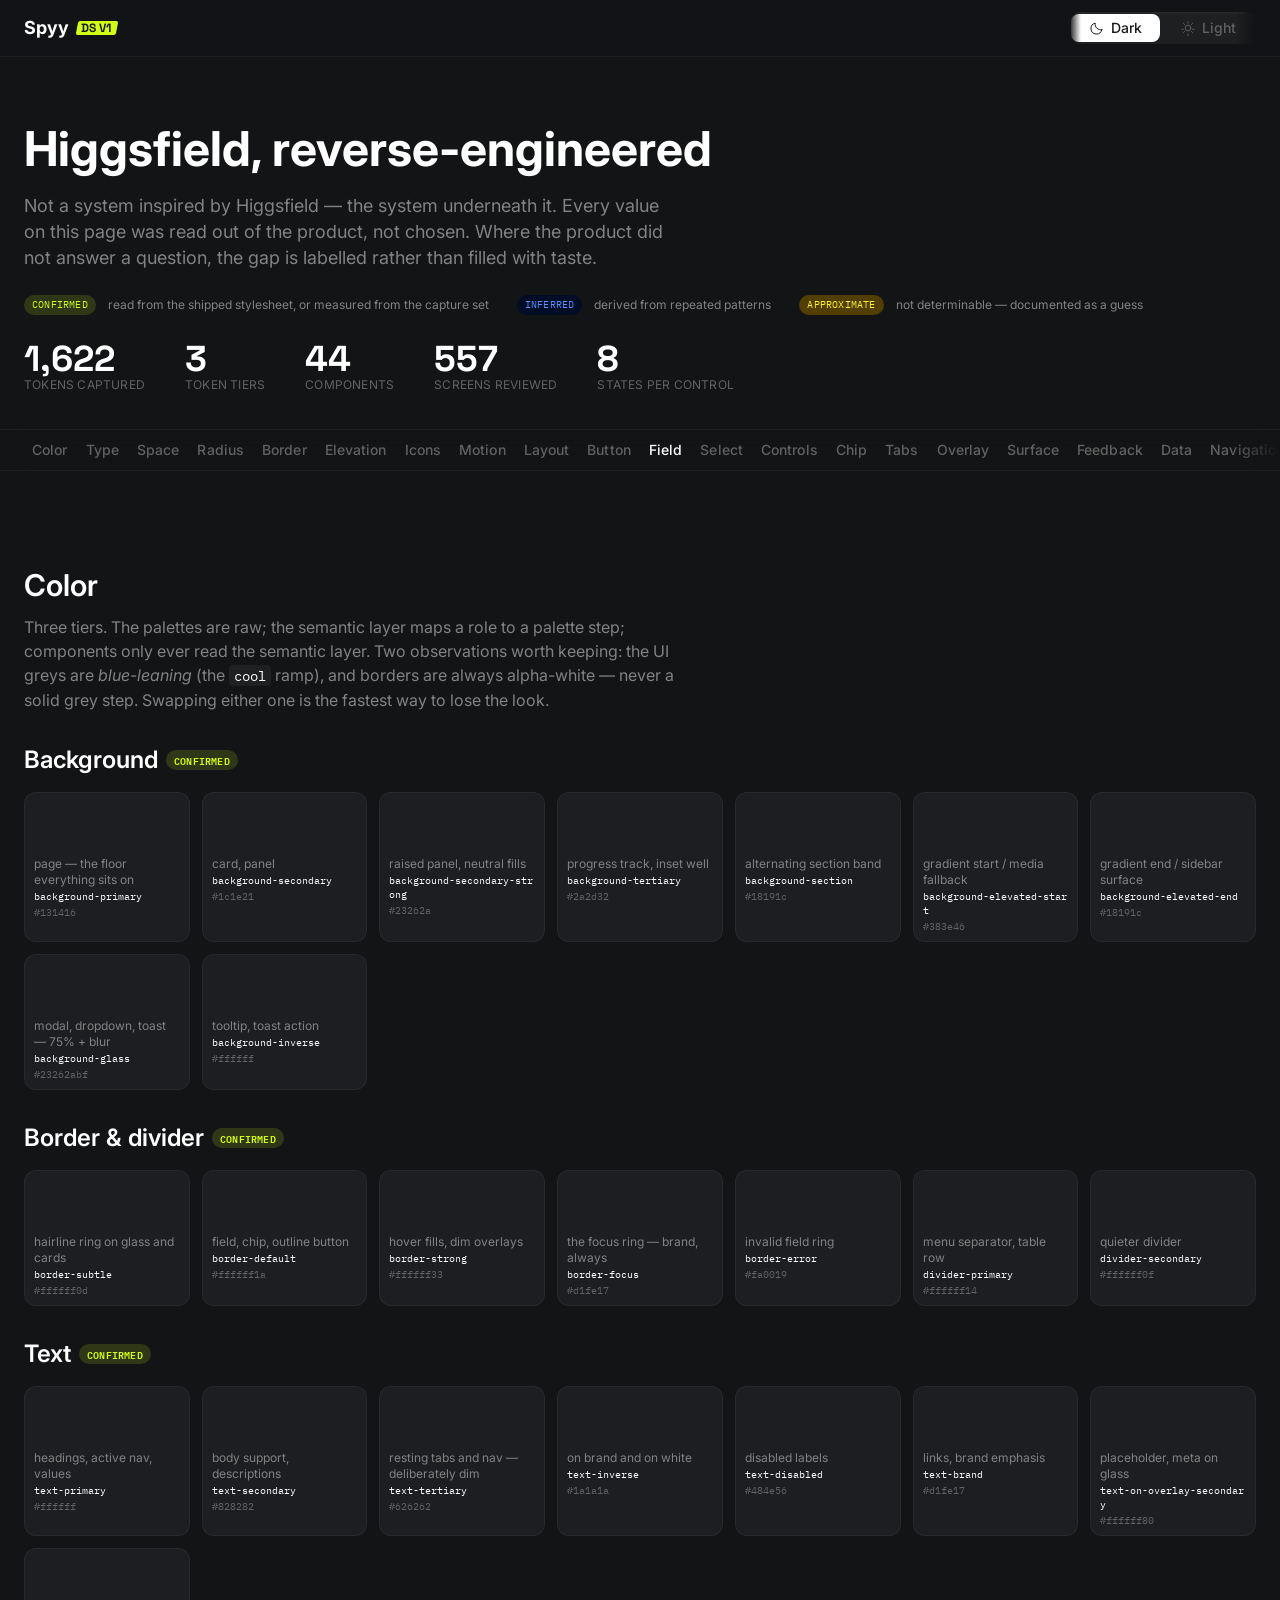
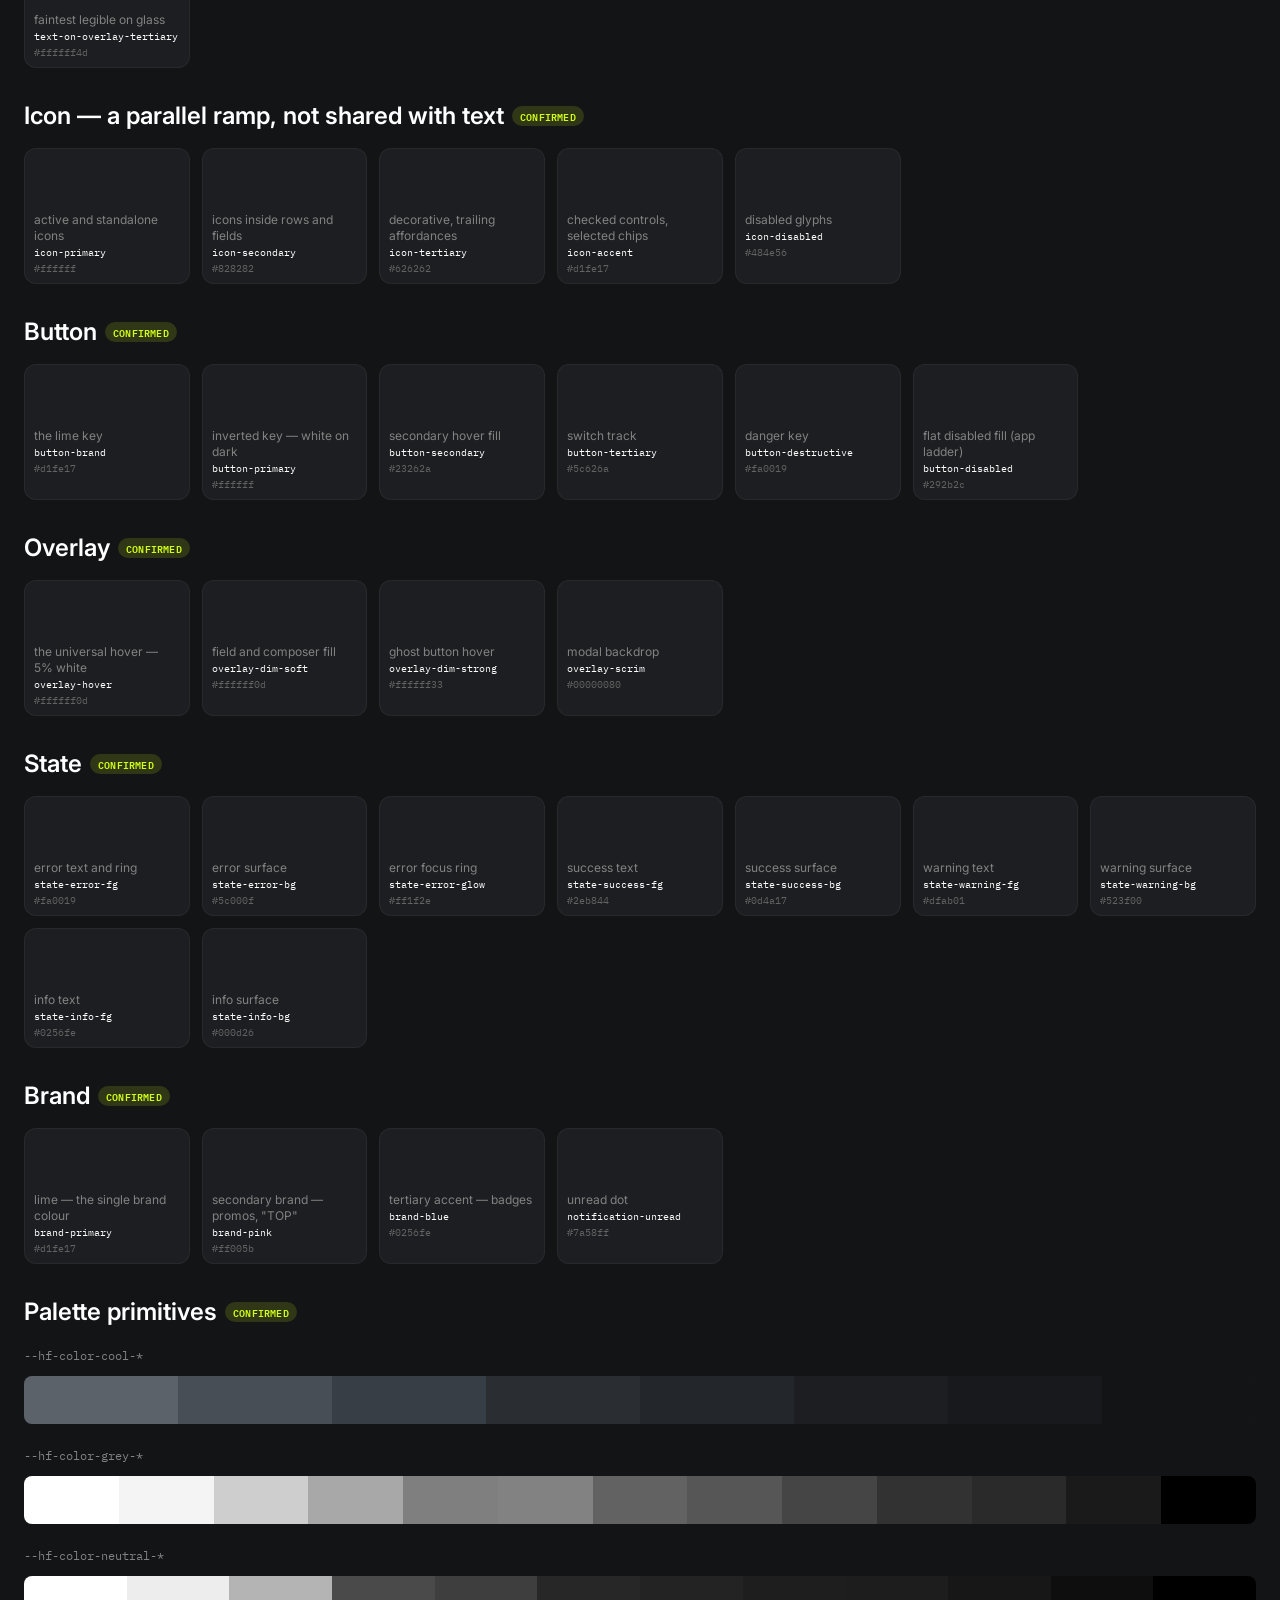
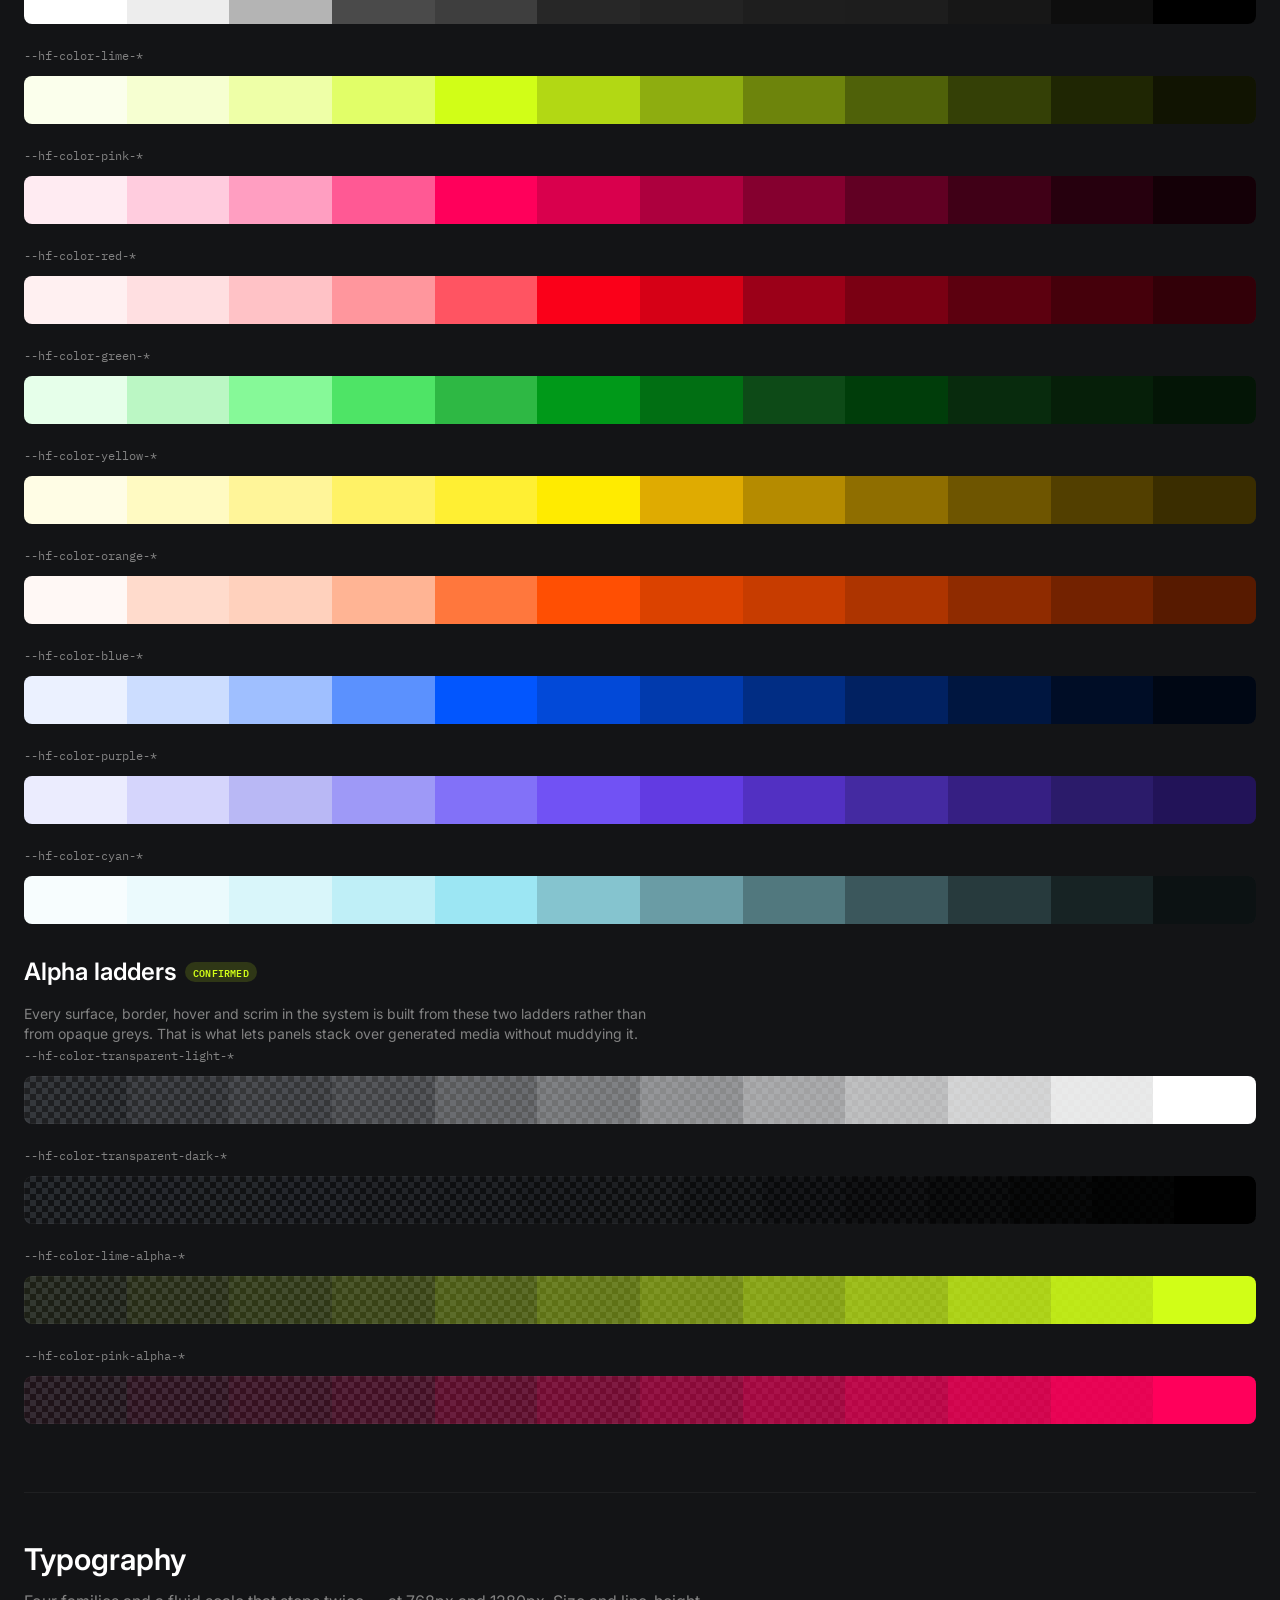
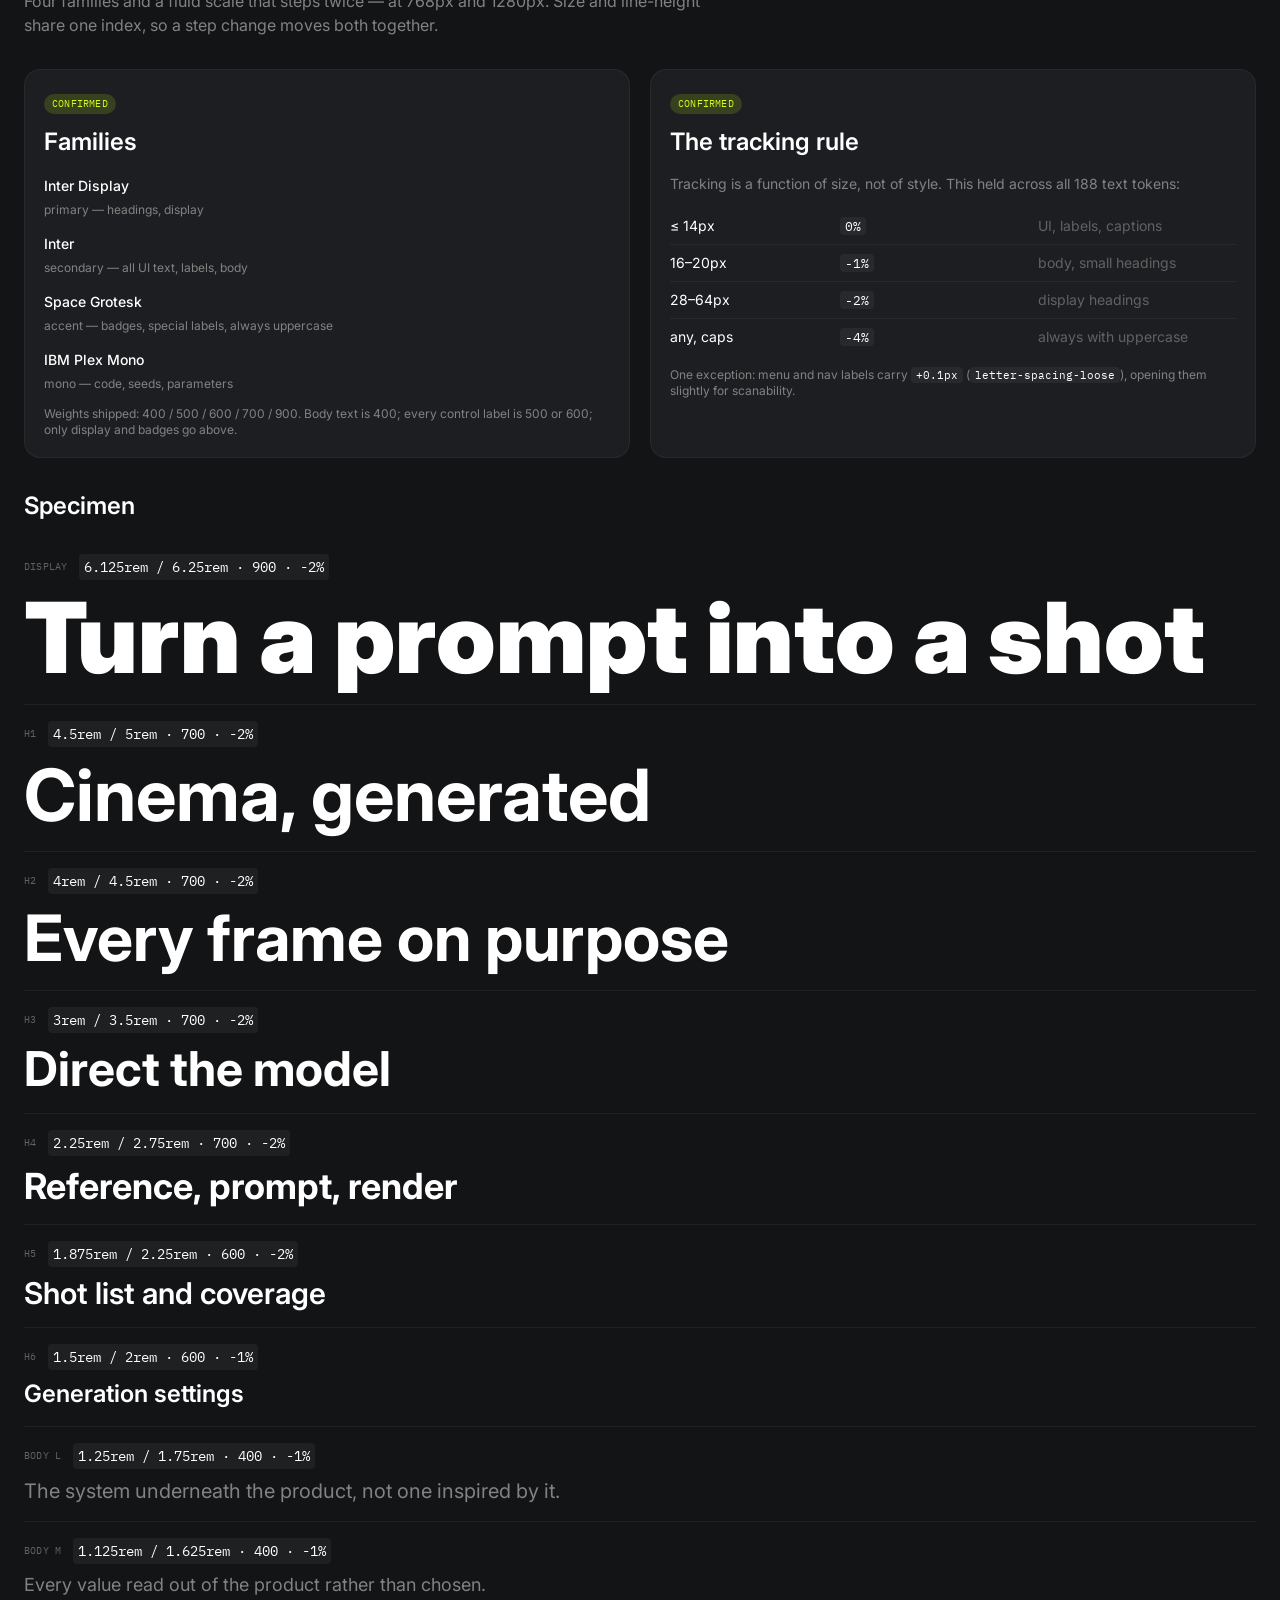
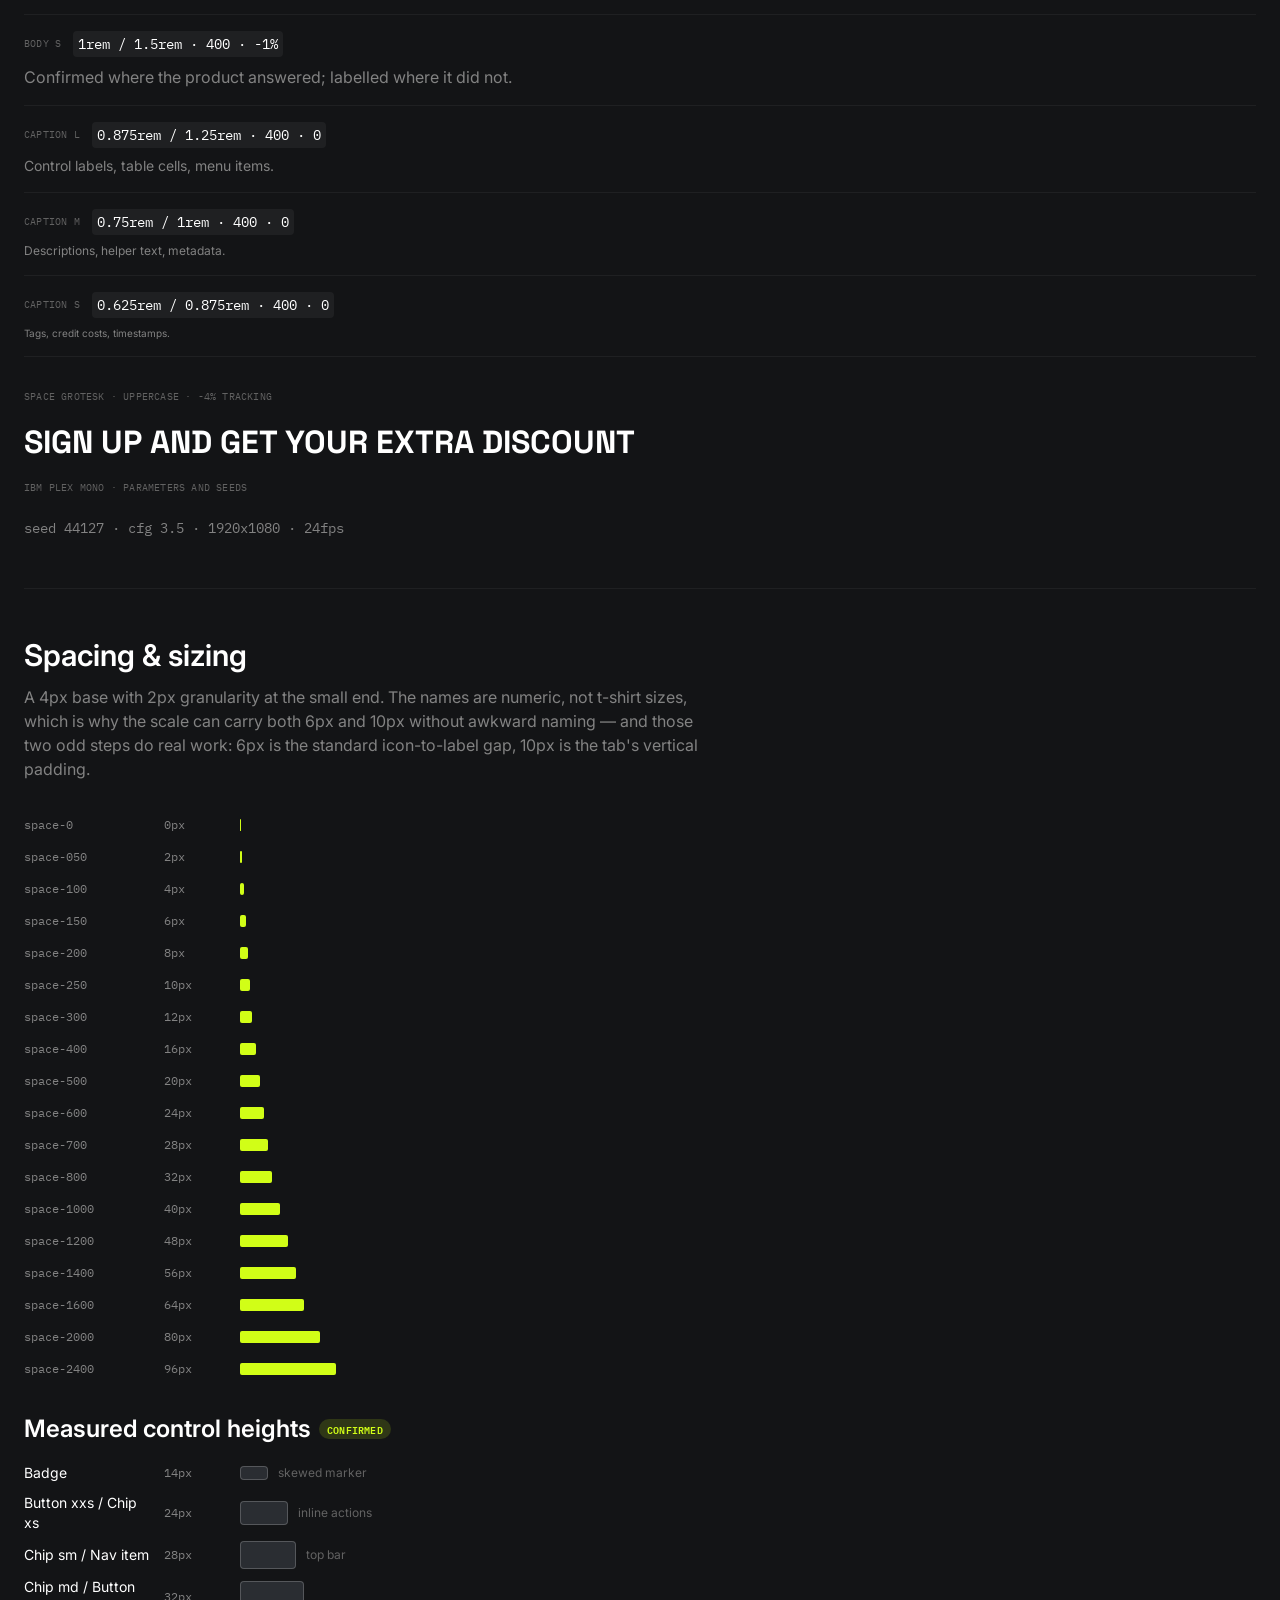
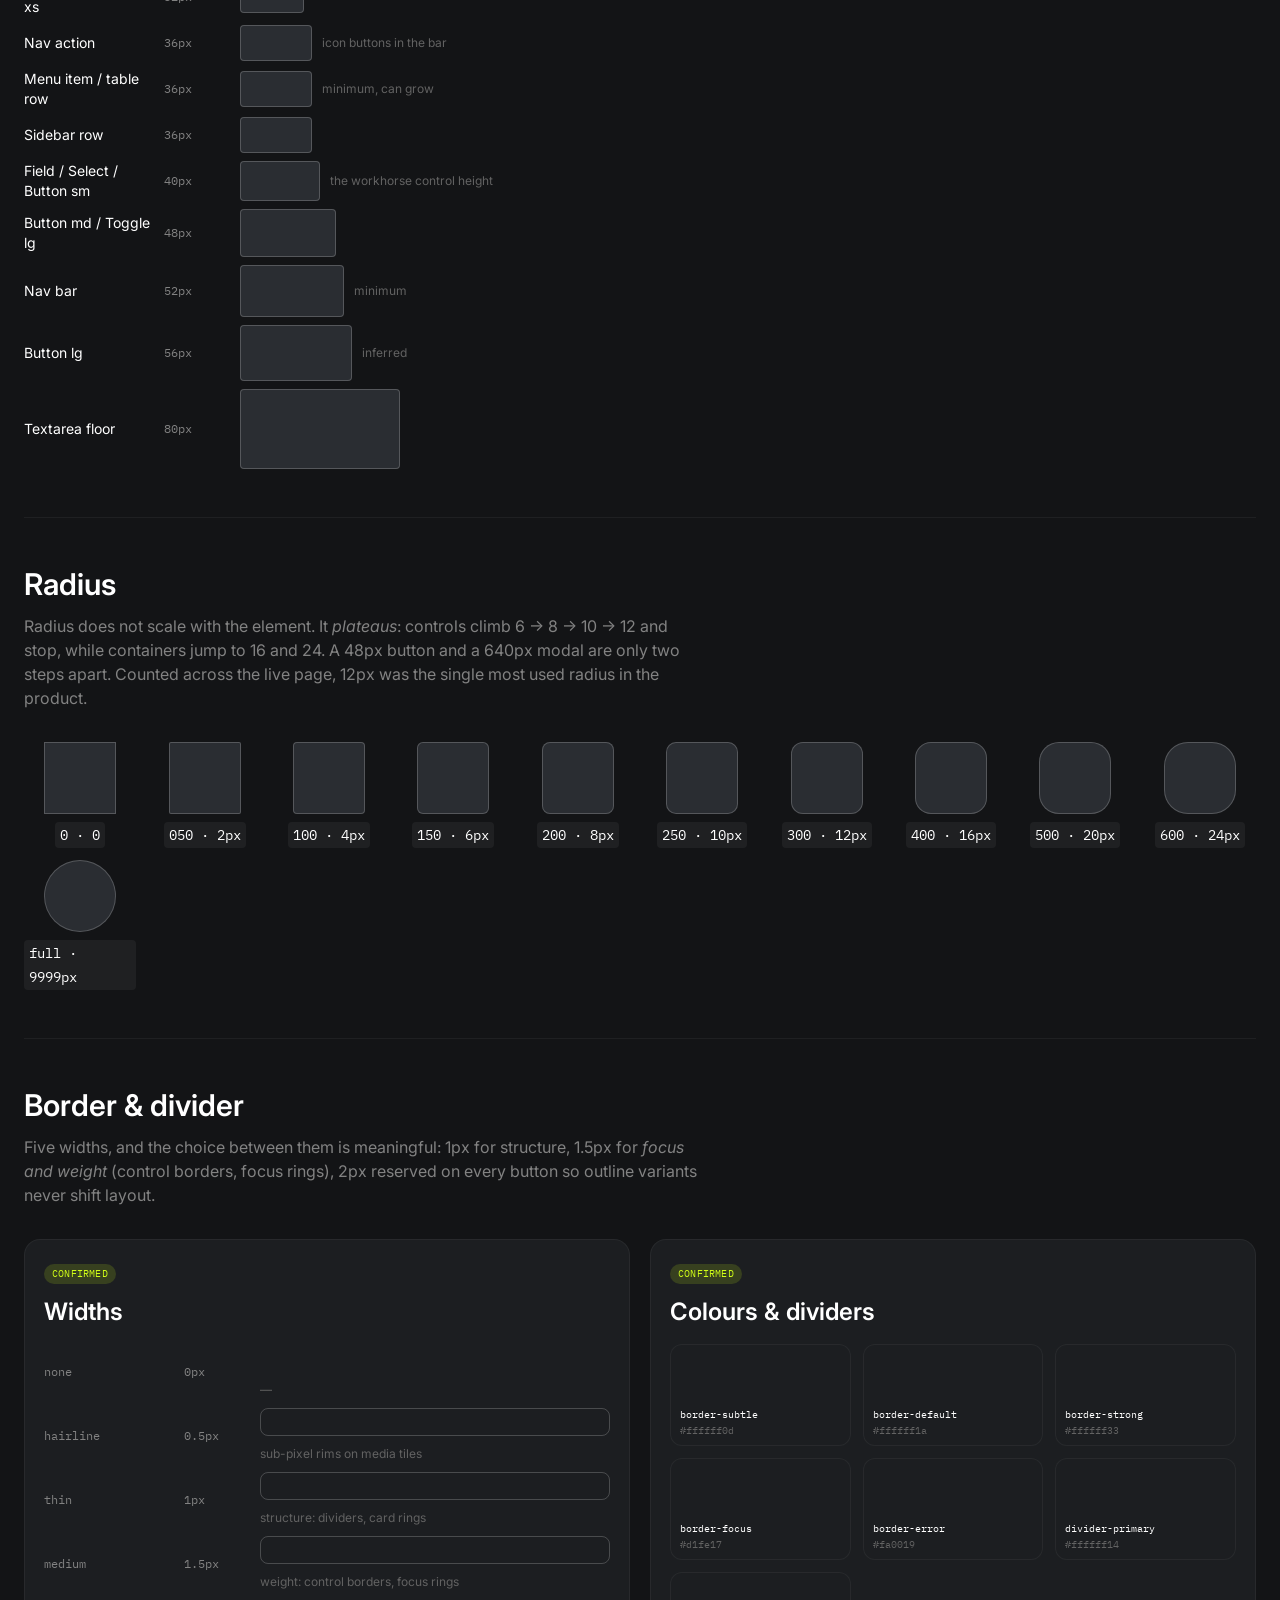
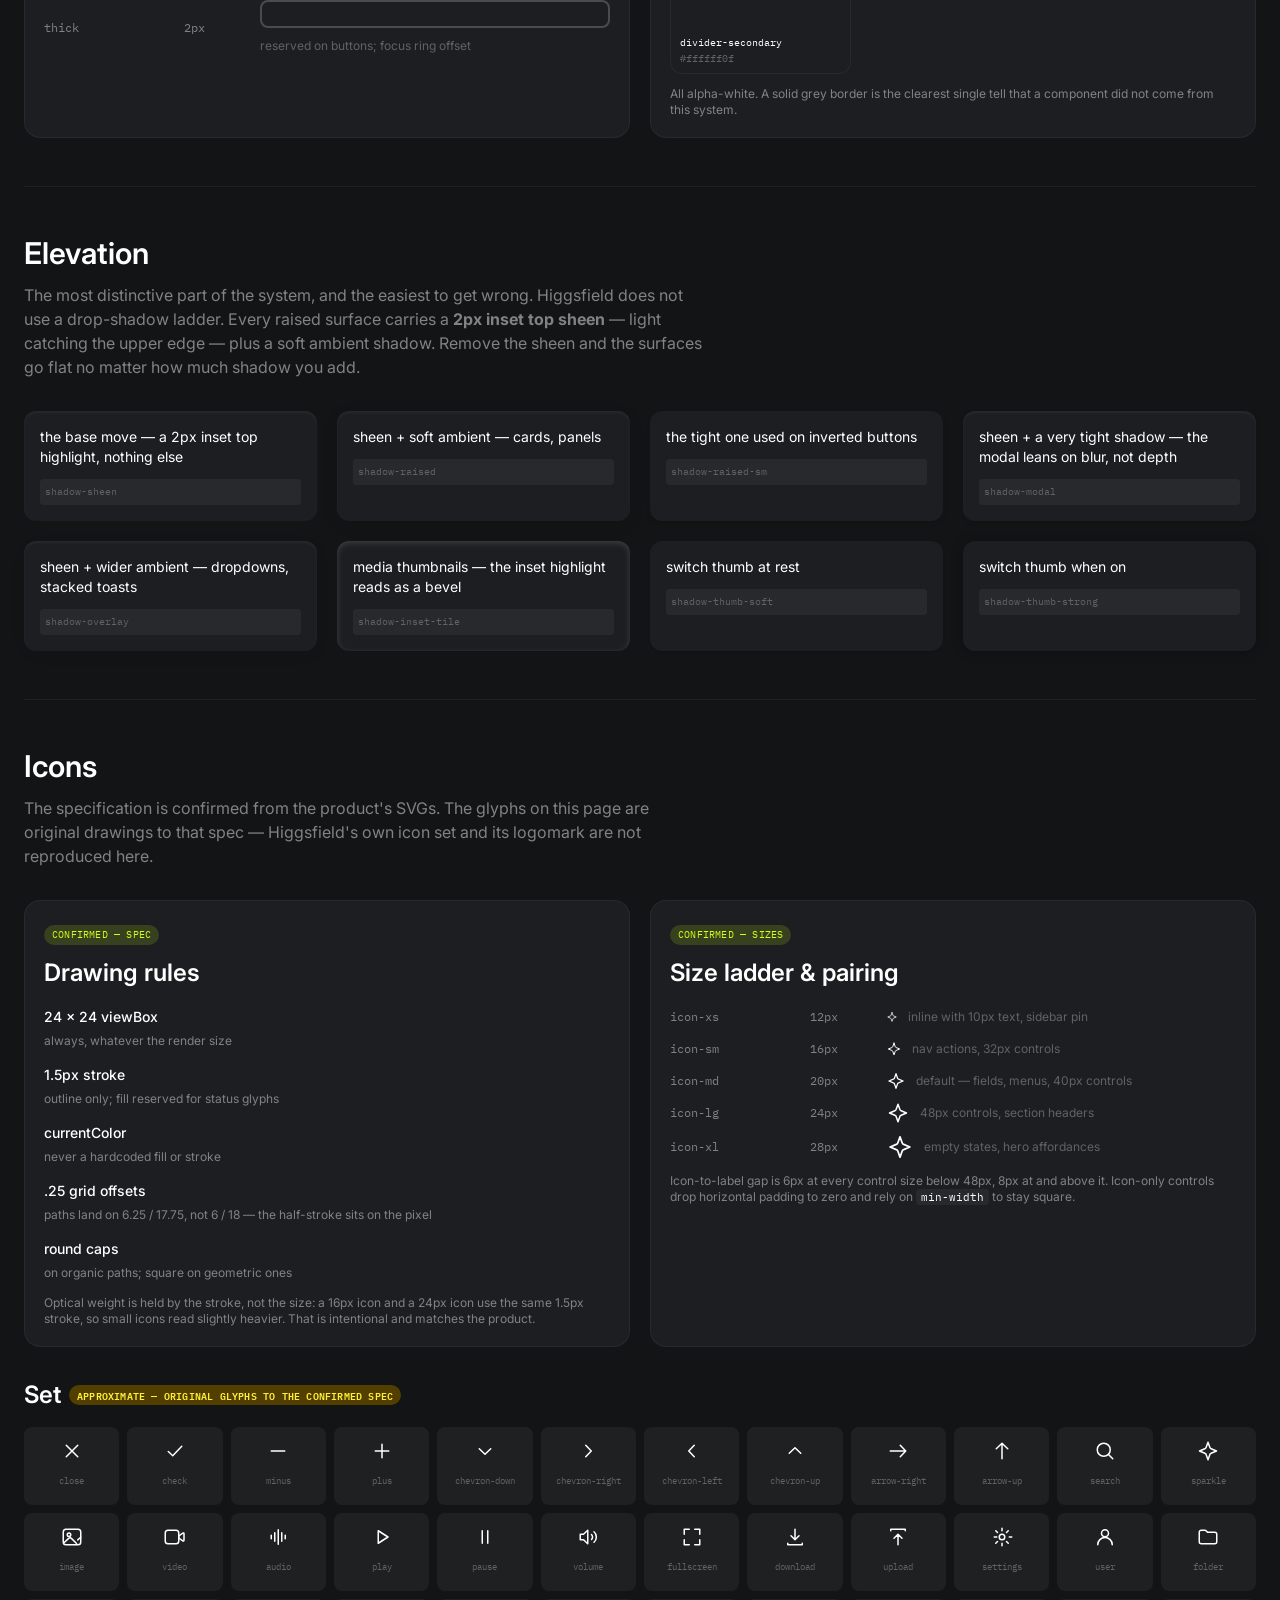
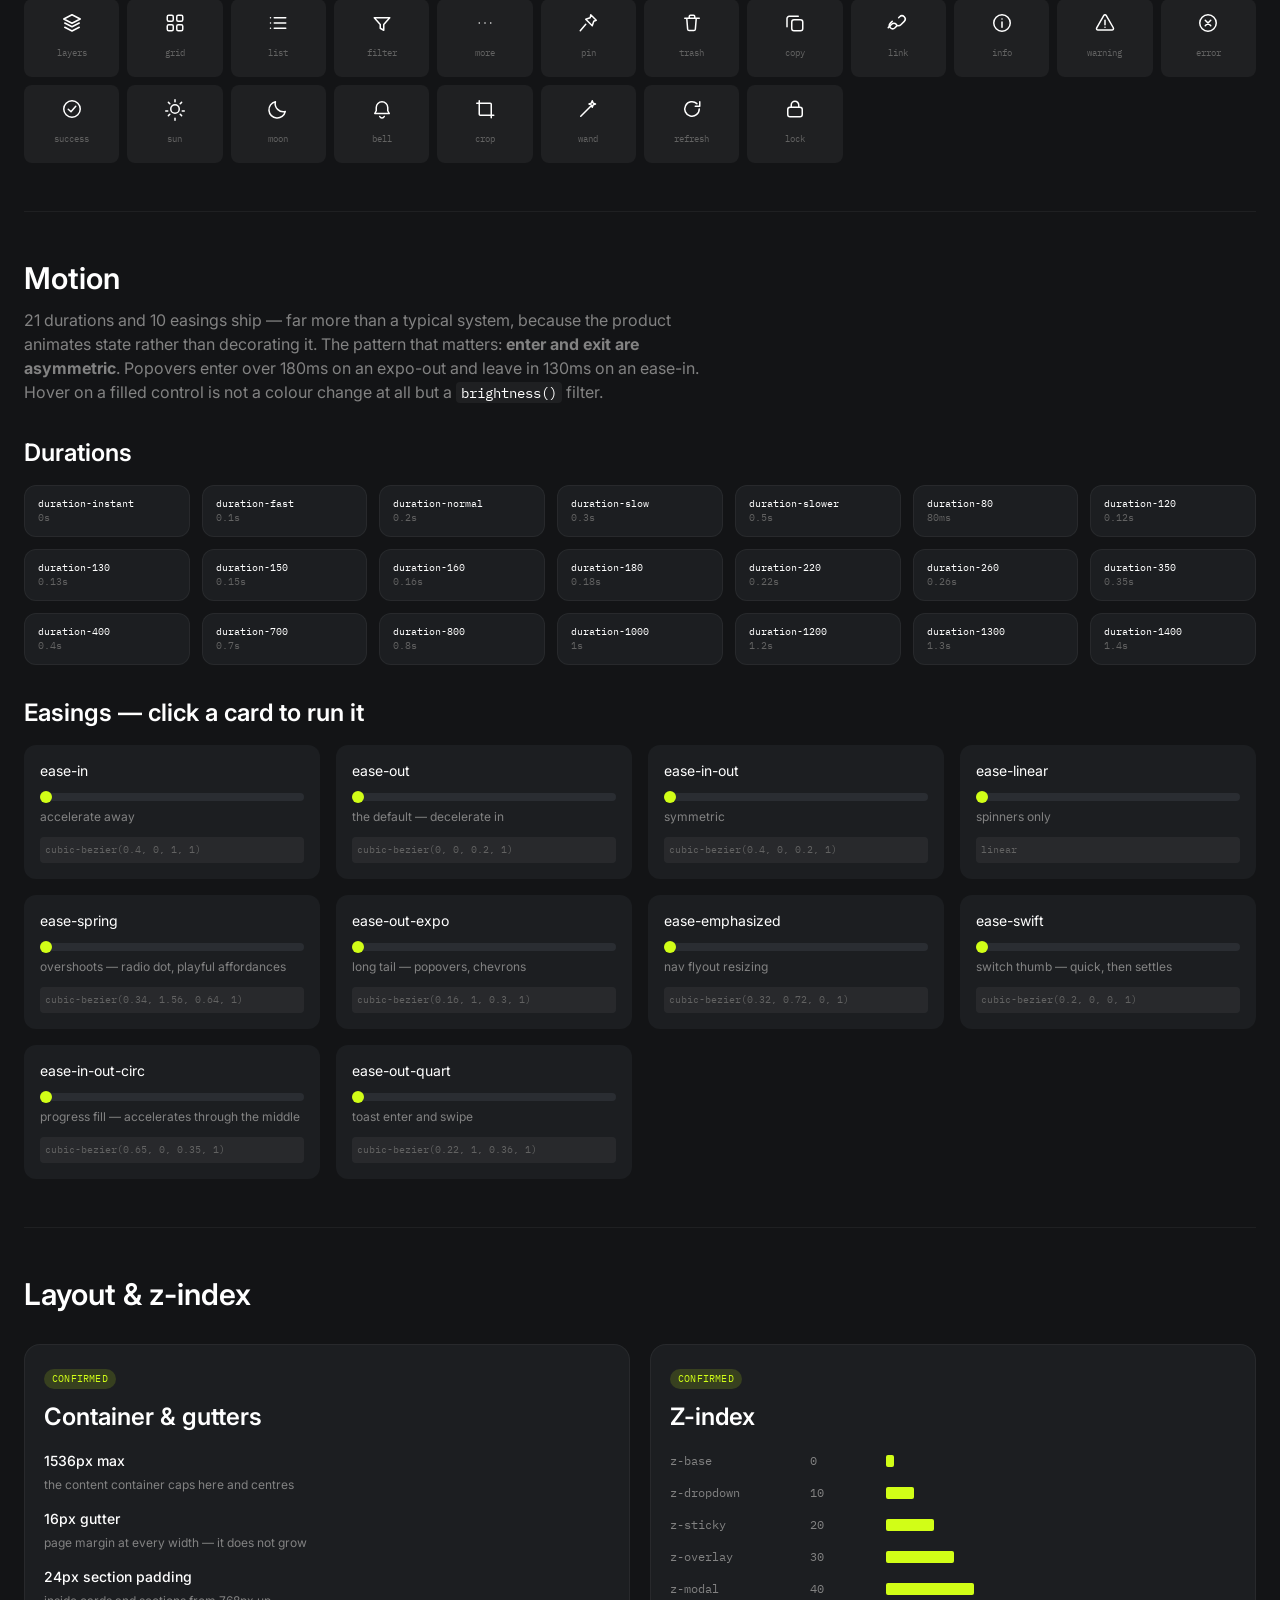
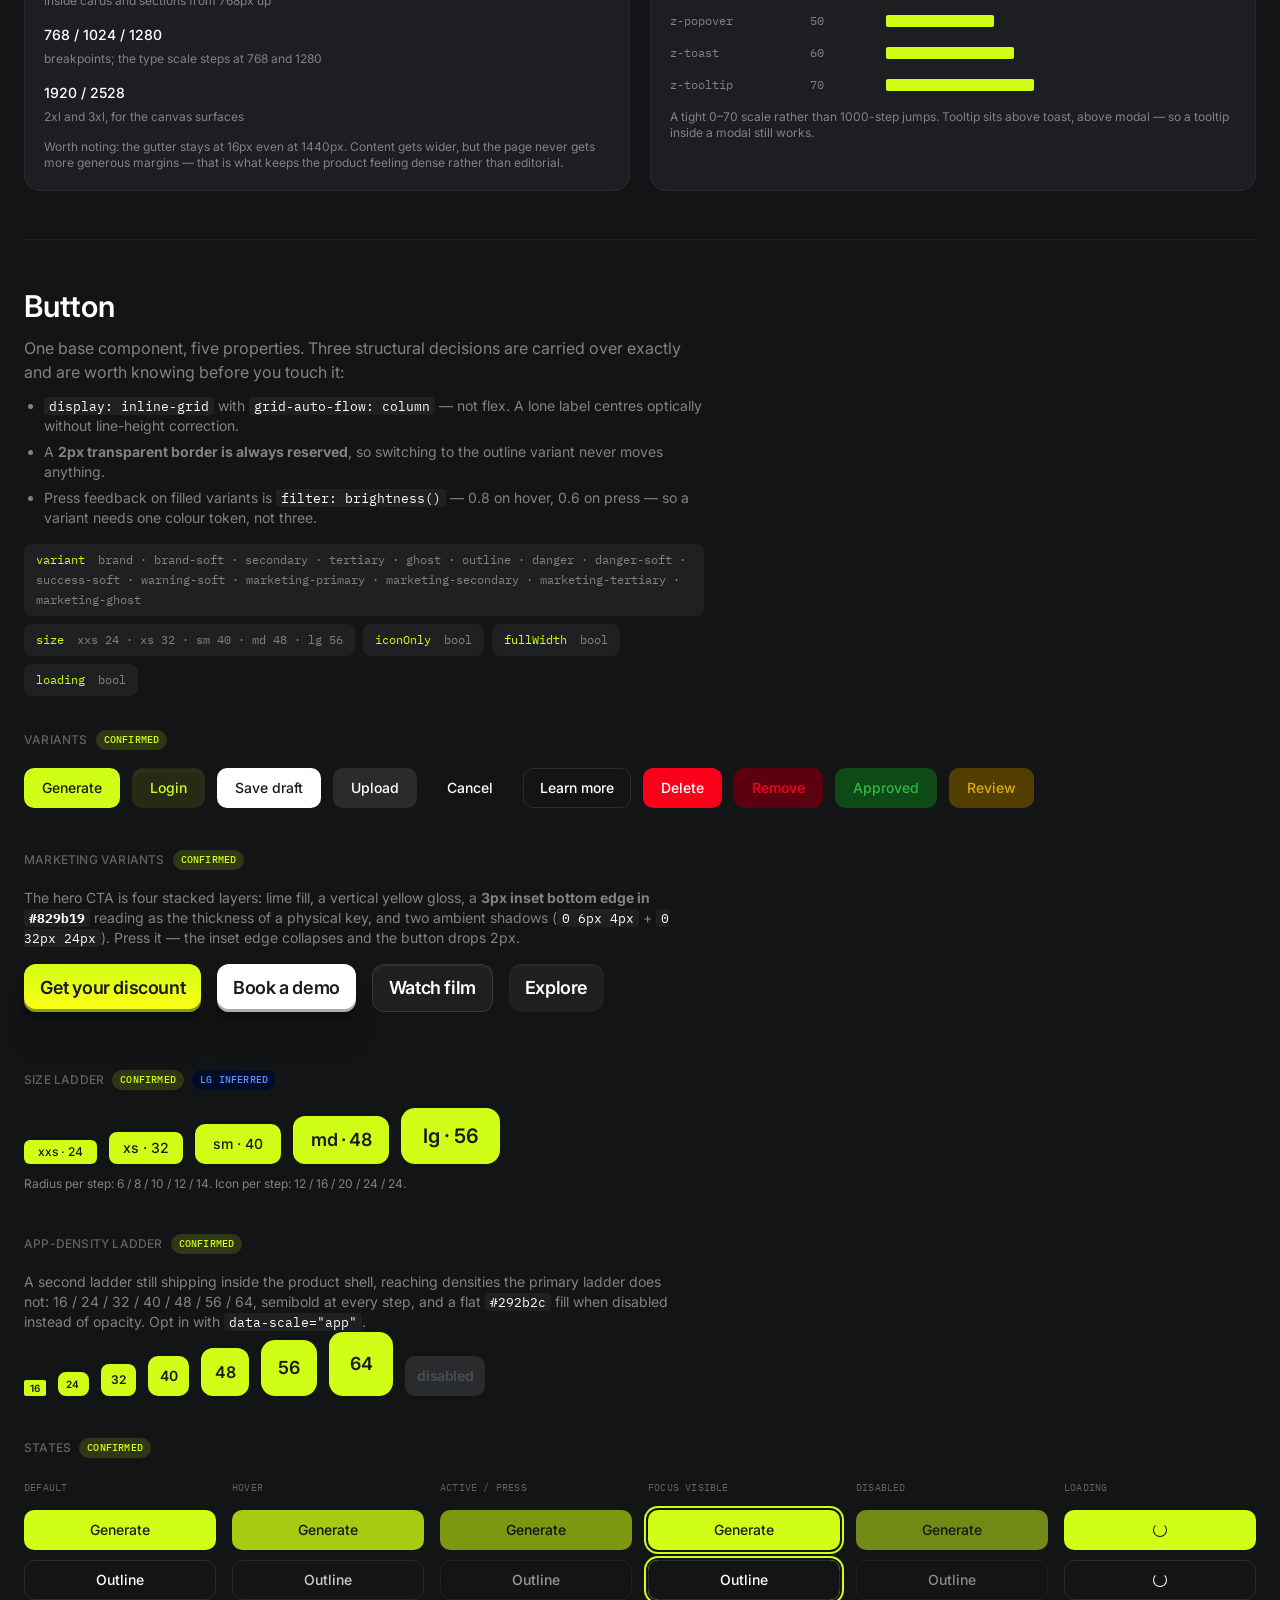
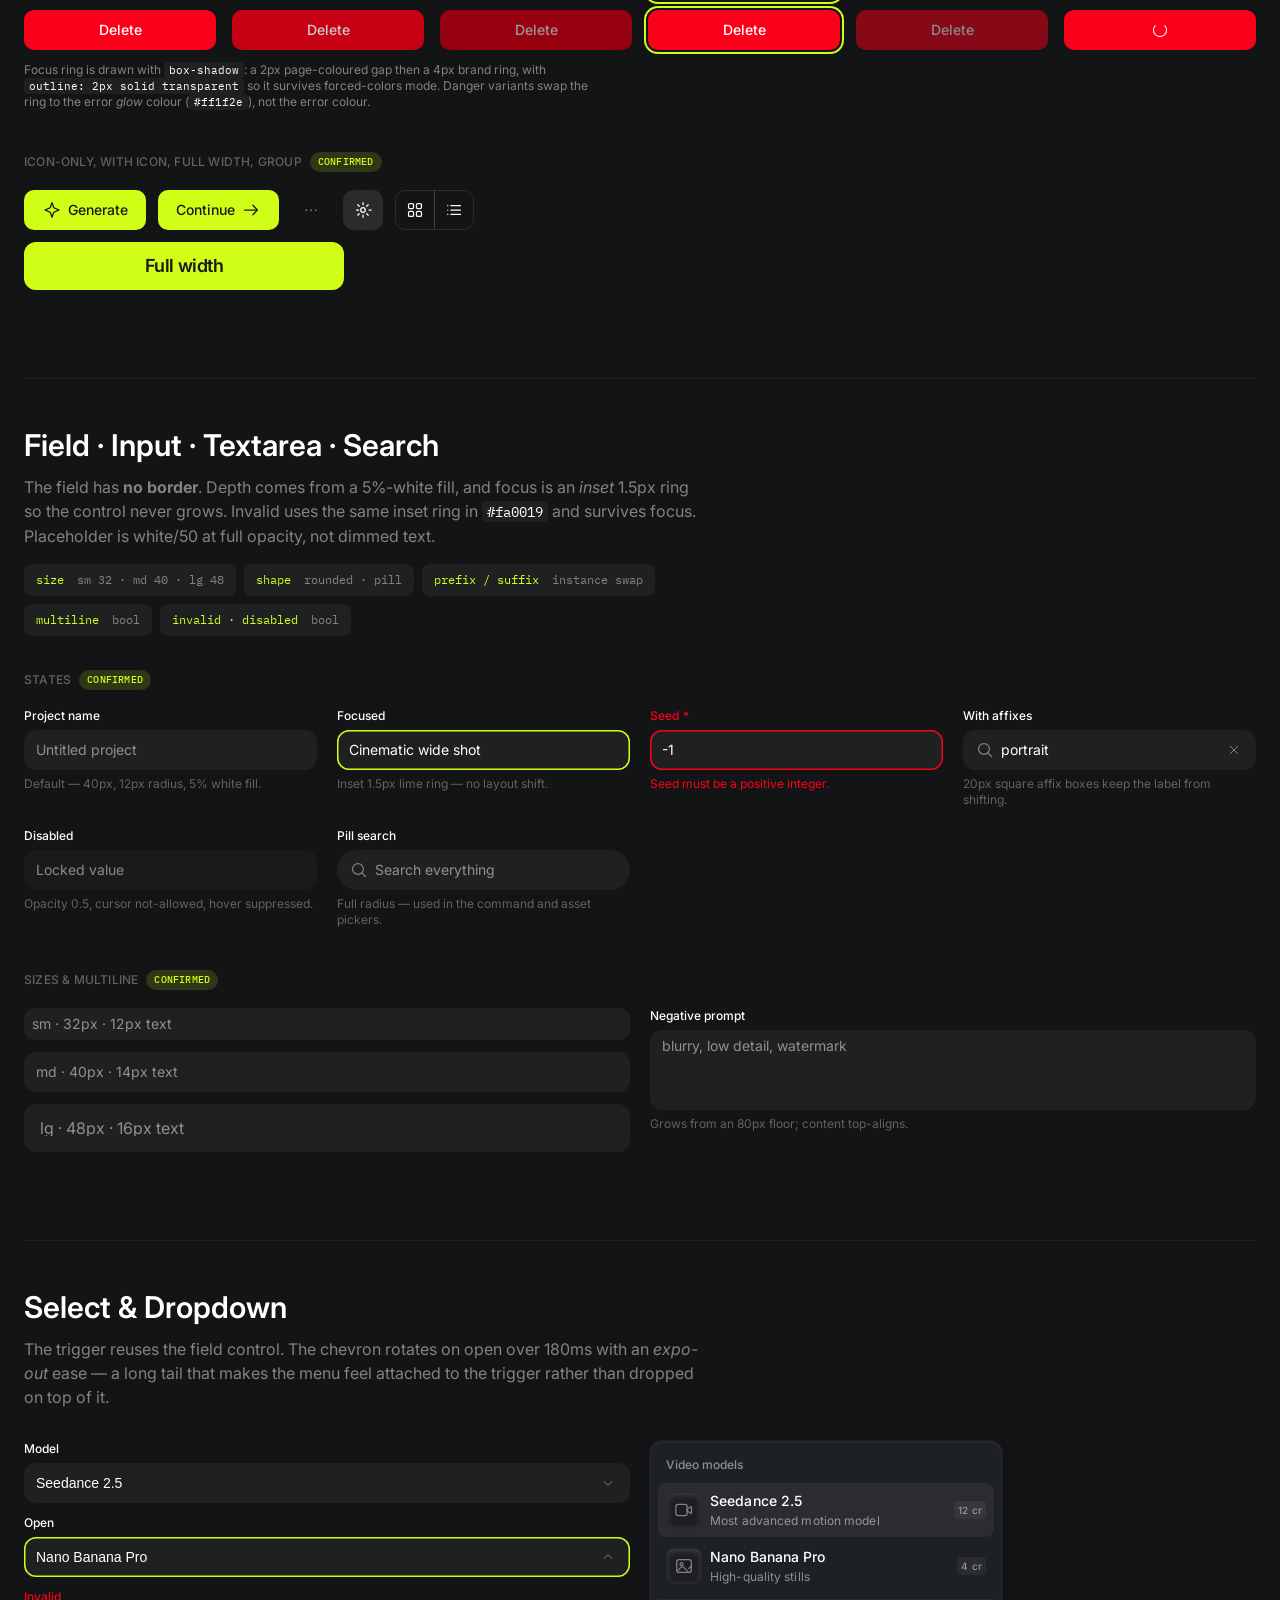
==== index.html @ 048b585f "Spyy DS v1 — Higgsfield reverse-engineered Tokens transcribed from Higgsfield's shipped stylesheet (" ====
<!doctype html>
<html lang="en" data-theme="dark">
<head>
<meta charset="utf-8">
<meta name="viewport" content="width=device-width, initial-scale=1">
<title>Spyy Design System</title>
<meta name="description" content="A design system reverse-engineered from higgsfield.ai — tokens, components and states, with provenance for every value.">
<link rel="preconnect" href="https://fonts.googleapis.com">
<link rel="preconnect" href="https://fonts.gstatic.com" crossorigin>
<link href="https://fonts.googleapis.com/css2?family=Inter:wght@400;500;600;700;900&family=Space+Grotesk:wght@500;700&family=IBM+Plex+Mono:wght@400;500&display=swap" rel="stylesheet">
<link rel="stylesheet" href="tokens.css">
<link rel="stylesheet" href="components.css">
<link rel="stylesheet" href="docs.css">
</head>
<body>

<!-- ===================================================================== -->
<!-- ICON SPRITE                                                            -->
<!-- 24x24 grid · 1.5 stroke · outline · currentColor. Drawn to Higgsfield's -->
<!-- measured icon spec; the glyphs themselves are original.                -->
<!-- ===================================================================== -->
<svg width="0" height="0" style="position:absolute" aria-hidden="true"><defs>
<symbol id="i-close" viewBox="0 0 24 24"><path d="m6.25 6.25 11.5 11.5m0-11.5-11.5 11.5"/></symbol>
<symbol id="i-check" viewBox="0 0 24 24"><path d="m5.25 12.5 4.5 4.25 9-9.5"/></symbol>
<symbol id="i-minus" viewBox="0 0 24 24"><path d="M5.25 12h13.5"/></symbol>
<symbol id="i-plus" viewBox="0 0 24 24"><path d="M12 5.25v13.5M5.25 12h13.5"/></symbol>
<symbol id="i-chevron-down" viewBox="0 0 24 24"><path d="m6.25 9.75 5.75 5.5 5.75-5.5"/></symbol>
<symbol id="i-chevron-right" viewBox="0 0 24 24"><path d="m9.75 6.25 5.5 5.75-5.5 5.75"/></symbol>
<symbol id="i-chevron-left" viewBox="0 0 24 24"><path d="m14.25 6.25-5.5 5.75 5.5 5.75"/></symbol>
<symbol id="i-chevron-up" viewBox="0 0 24 24"><path d="m6.25 14.25 5.75-5.5 5.75 5.5"/></symbol>
<symbol id="i-arrow-right" viewBox="0 0 24 24"><path d="M4.25 12h15.5m-5.5-5.75L19.75 12l-5.5 5.75"/></symbol>
<symbol id="i-arrow-up" viewBox="0 0 24 24"><path d="M12 19.75V4.25m-5.75 5.5L12 4.25l5.75 5.5"/></symbol>
<symbol id="i-search" viewBox="0 0 24 24"><circle cx="10.75" cy="10.75" r="6.5"/><path d="m15.5 15.5 4.25 4.25"/></symbol>
<symbol id="i-sparkle" viewBox="0 0 24 24"><path d="M12 3.25l1.9 5.35a2 2 0 0 0 1.25 1.2L20.5 12l-5.35 2.2a2 2 0 0 0-1.25 1.2L12 20.75l-1.9-5.35a2 2 0 0 0-1.25-1.2L3.5 12l5.35-2.2a2 2 0 0 0 1.25-1.2L12 3.25Z" stroke-linejoin="round"/></symbol>
<symbol id="i-image" viewBox="0 0 24 24"><rect x="3.25" y="4.25" width="17.5" height="15.5" rx="2.75"/><circle cx="9" cy="9.75" r="1.75"/><path d="m4.25 17.5 4.4-4.15a2 2 0 0 1 2.8.05l5.1 5.1m1.2-3.6 2.95-2.6"/></symbol>
<symbol id="i-video" viewBox="0 0 24 24"><rect x="2.25" y="5.25" width="13.5" height="13.5" rx="2.75"/><path d="m15.75 11 4.05-2.9a.75.75 0 0 1 1.2.6v6.6a.75.75 0 0 1-1.2.6l-4.05-2.9V11Z"/></symbol>
<symbol id="i-audio" viewBox="0 0 24 24"><path d="M5.25 10.25v3.5m3.5-6v8.5m3.5-11.5v14.5m3.5-11.5v8.5m3.5-6v3.5"/></symbol>
<symbol id="i-play" viewBox="0 0 24 24"><path d="M8.25 5.75 18 12l-9.75 6.25V5.75Z" stroke-linejoin="round"/></symbol>
<symbol id="i-pause" viewBox="0 0 24 24"><path d="M9.25 5.75v12.5m5.5-12.5v12.5"/></symbol>
<symbol id="i-volume" viewBox="0 0 24 24"><path d="M11.75 5.25 7.5 9.25H4.25v5.5H7.5l4.25 4V5.25Z" stroke-linejoin="round"/><path d="M15.5 9.5a3.5 3.5 0 0 1 0 5m2.5-7.75a7 7 0 0 1 0 10.5"/></symbol>
<symbol id="i-fullscreen" viewBox="0 0 24 24"><path d="M9.25 4.25H4.25v5m10.5-5h5v5m-5 10.5h5v-5m-10.5 5h-5v-5"/></symbol>
<symbol id="i-download" viewBox="0 0 24 24"><path d="M12 4.25v10.5m-4-4 4 4 4-4M4.75 18.25v1.5h14.5v-1.5"/></symbol>
<symbol id="i-upload" viewBox="0 0 24 24"><path d="M12 19.75V9.25m-4 4 4-4 4 4M4.75 5.75v-1.5h14.5v1.5"/></symbol>
<symbol id="i-settings" viewBox="0 0 24 24"><circle cx="12" cy="12" r="2.75"/><path d="M12 3.25v2.5m0 12.5v2.5M5.75 5.75l1.75 1.75m9 9 1.75 1.75m-14-6.25h2.5m12.5 0h2.5M5.75 18.25 7.5 16.5m9-9 1.75-1.75"/></symbol>
<symbol id="i-user" viewBox="0 0 24 24"><circle cx="12" cy="8.25" r="3.5"/><path d="M4.75 19.75a7.25 7.25 0 0 1 14.5 0"/></symbol>
<symbol id="i-folder" viewBox="0 0 24 24"><path d="M3.25 7.25a2 2 0 0 1 2-2h3.6a2 2 0 0 1 1.5.7l1.15 1.3h7.25a2 2 0 0 1 2 2v7.5a2 2 0 0 1-2 2H5.25a2 2 0 0 1-2-2v-9.5Z" stroke-linejoin="round"/></symbol>
<symbol id="i-layers" viewBox="0 0 24 24"><path d="m12 3.75 8.25 4.25L12 12.25 3.75 8 12 3.75Z" stroke-linejoin="round"/><path d="m4.75 12 7.25 3.75L19.25 12m-14.5 4.25L12 20l7.25-3.75"/></symbol>
<symbol id="i-grid" viewBox="0 0 24 24"><rect x="4.25" y="4.25" width="6" height="6" rx="1.5"/><rect x="13.75" y="4.25" width="6" height="6" rx="1.5"/><rect x="4.25" y="13.75" width="6" height="6" rx="1.5"/><rect x="13.75" y="13.75" width="6" height="6" rx="1.5"/></symbol>
<symbol id="i-list" viewBox="0 0 24 24"><path d="M8.25 6.75h11.5m-11.5 5.25h11.5m-11.5 5.25h11.5M4.5 6.75h.01M4.5 12h.01m-.01 5.25h.01"/></symbol>
<symbol id="i-filter" viewBox="0 0 24 24"><path d="M4.25 6.75h15.5l-6 6.75v5.75l-3.5-2v-3.75l-6-6.75Z" stroke-linejoin="round"/></symbol>
<symbol id="i-more" viewBox="0 0 24 24"><path d="M6.25 12h.01M12 12h.01m5.74 0h.01"/></symbol>
<symbol id="i-pin" viewBox="0 0 24 24"><path d="M14.75 3.75l5.5 5.5-2.5 1-1.5 4.5-6.5-6.5 4.5-1.5 .5-3Zm-5 9.5L4.25 19.75"/></symbol>
<symbol id="i-trash" viewBox="0 0 24 24"><path d="M4.75 7.25h14.5M9.25 7.25V5.5a1.25 1.25 0 0 1 1.25-1.25h3a1.25 1.25 0 0 1 1.25 1.25v1.75m-8 0 .9 11a1.5 1.5 0 0 0 1.5 1.35h4.7a1.5 1.5 0 0 0 1.5-1.35l.9-11"/></symbol>
<symbol id="i-copy" viewBox="0 0 24 24"><rect x="8.75" y="8.75" width="11" height="11" rx="2.25"/><path d="M15.25 5.25h-9a2.25 2.25 0 0 0-2.25 2.25v8.25"/></symbol>
<symbol id="i-link" viewBox="0 0 24 24"><path d="M10.25 13.75a3.25 3.25 0 0 0 4.6 0l3.4-3.4a3.25 3.25 0 0 0-4.6-4.6l-1 1m-2.4 6.5a3.25 3.25 0 0 0-4.6 0l-3.4 3.4"/><path d="M6.25 10.25 4.4 12.1a3.25 3.25 0 0 0 4.6 4.6l1.85-1.85"/></symbol>
<symbol id="i-info" viewBox="0 0 24 24"><circle cx="12" cy="12" r="8.25"/><path d="M12 11v5.25M12 7.9h.01"/></symbol>
<symbol id="i-warning" viewBox="0 0 24 24"><path d="M10.7 4.6a1.5 1.5 0 0 1 2.6 0l7 12.15a1.5 1.5 0 0 1-1.3 2.25H5a1.5 1.5 0 0 1-1.3-2.25L10.7 4.6Z" stroke-linejoin="round"/><path d="M12 9.25v4.5m0 2.5h.01"/></symbol>
<symbol id="i-error" viewBox="0 0 24 24"><circle cx="12" cy="12" r="8.25"/><path d="m9.25 9.25 5.5 5.5m0-5.5-5.5 5.5"/></symbol>
<symbol id="i-success" viewBox="0 0 24 24"><circle cx="12" cy="12" r="8.25"/><path d="m8.25 12.25 2.75 2.5 4.75-5.5"/></symbol>
<symbol id="i-sun" viewBox="0 0 24 24"><circle cx="12" cy="12" r="4.25"/><path d="M12 2.75v2m0 16.5v2m-9.25-9.25h2m14.5 0h2M5.4 5.4l1.4 1.4m10.4 10.4 1.4 1.4M5.4 18.6l1.4-1.4M17.2 6.8l1.4-1.4"/></symbol>
<symbol id="i-moon" viewBox="0 0 24 24"><path d="M19.25 14.6A8.25 8.25 0 0 1 9.4 4.75a8.25 8.25 0 1 0 9.85 9.85Z" stroke-linejoin="round"/></symbol>
<symbol id="i-bell" viewBox="0 0 24 24"><path d="M6.25 10.5a5.75 5.75 0 0 1 11.5 0v3.25l1.5 2.75H4.75l1.5-2.75V10.5Z" stroke-linejoin="round"/><path d="M9.75 19.5a2.5 2.5 0 0 0 4.5 0"/></symbol>
<symbol id="i-crop" viewBox="0 0 24 24"><path d="M6.25 3.75v13.5a1 1 0 0 0 1 1h13.5M3.75 6.25h13.5a1 1 0 0 1 1 1v13.5"/></symbol>
<symbol id="i-wand" viewBox="0 0 24 24"><path d="m4.75 19.25 10-10m1.5-5.5.9 2.35 2.35.9-2.35.9-.9 2.35-.9-2.35-2.35-.9 2.35-.9.9-2.35Z" stroke-linejoin="round"/></symbol>
<symbol id="i-refresh" viewBox="0 0 24 24"><path d="M19.25 12a7.25 7.25 0 1 1-2.35-5.35M19.75 4.75v4.5h-4.5"/></symbol>
<symbol id="i-lock" viewBox="0 0 24 24"><rect x="4.75" y="10.25" width="14.5" height="9.5" rx="2.25"/><path d="M8.25 10.25V8a3.75 3.75 0 0 1 7.5 0v2.25"/></symbol>
</defs></svg>

<!-- ===================================================================== -->
<!-- MASTHEAD                                                               -->
<!-- ===================================================================== -->
<header class="doc-masthead">
  <div class="spy-container doc-masthead-inner">
    <div class="doc-brand">
      <span class="spy-nav-wordmark">Spyy</span>
      <span class="spy-badge" data-variant="lime"><span class="spy-badge-surface"><span class="spy-badge-text">DS v1</span></span></span>
    </div>
    <div class="doc-masthead-actions">
      <div class="spy-tabs" data-variant="segment" style="width:auto">
        <div class="spy-tabs-list" role="tablist" id="theme-switch">
          <button class="spy-tabs-tab" data-theme-set="dark" data-active role="tab">
            <span class="spy-tabs-tab-content"><svg class="spy-icon" data-size="sm"><use href="#i-moon"/></svg>Dark</span>
          </button>
          <button class="spy-tabs-tab" data-theme-set="light" role="tab">
            <span class="spy-tabs-tab-content"><svg class="spy-icon" data-size="sm"><use href="#i-sun"/></svg>Light</span>
          </button>
        </div>
      </div>
    </div>
  </div>
</header>

<div class="spy-container doc-lede">
  <h1 class="spy-h3">Higgsfield, reverse-engineered</h1>
  <p class="spy-body-m spy-text-secondary doc-lede-text">
    Not a system inspired by Higgsfield — the system underneath it. Every value on this
    page was read out of the product, not chosen. Where the product did not answer a
    question, the gap is labelled rather than filled with taste.
  </p>
  <div class="doc-legend">
    <span class="doc-ev" data-ev="c">Confirmed</span>
    <span class="spy-caption-m spy-text-secondary">read from the shipped stylesheet, or measured from the capture set</span>
    <span class="doc-ev" data-ev="i">Inferred</span>
    <span class="spy-caption-m spy-text-secondary">derived from repeated patterns</span>
    <span class="doc-ev" data-ev="a">Approximate</span>
    <span class="spy-caption-m spy-text-secondary">not determinable — documented as a guess</span>
  </div>
  <div class="doc-stats">
    <div class="doc-stat"><strong>1,622</strong><span>tokens captured</span></div>
    <div class="doc-stat"><strong>3</strong><span>token tiers</span></div>
    <div class="doc-stat"><strong>44</strong><span>components</span></div>
      <div class="doc-stat"><strong>557</strong><span>screens reviewed</span></div>
    <div class="doc-stat"><strong>8</strong><span>states per control</span></div>
  </div>
</div>

<nav class="doc-nav" aria-label="Sections">
  <div class="spy-container doc-nav-inner" id="doc-nav-links"></div>
</nav>

<main class="spy-container doc-main">

<!-- ===================== FOUNDATIONS ===================== -->
<section class="doc-section" id="color" data-nav="Color">
  <header class="doc-section-head">
    <h2 class="spy-h5">Color</h2>
    <p class="spy-body-s spy-text-secondary">
      Three tiers. The palettes are raw; the semantic layer maps a role to a palette step; components
      only ever read the semantic layer. Two observations worth keeping: the UI greys are
      <em>blue-leaning</em> (the <code>cool</code> ramp), and borders are always alpha-white — never a
      solid grey step. Swapping either one is the fastest way to lose the look.
    </p>
  </header>
  <div id="render-color-semantic"></div>
  <h3 class="spy-h6 doc-sub">Palette primitives <span class="doc-ev" data-ev="c">Confirmed</span></h3>
  <div id="render-color-palettes"></div>
  <h3 class="spy-h6 doc-sub">Alpha ladders <span class="doc-ev" data-ev="c">Confirmed</span></h3>
  <p class="spy-caption-l spy-text-secondary doc-note">Every surface, border, hover and scrim in the system is built from these two ladders rather than from opaque greys. That is what lets panels stack over generated media without muddying it.</p>
  <div id="render-color-alpha"></div>
</section>

<section class="doc-section" id="typography" data-nav="Type">
  <header class="doc-section-head">
    <h2 class="spy-h5">Typography</h2>
    <p class="spy-body-s spy-text-secondary">
      Four families and a fluid scale that steps twice — at 768px and 1280px. Size and line-height
      share one index, so a step change moves both together.
    </p>
  </header>
  <div class="doc-grid-2">
    <div class="doc-panel">
      <span class="doc-ev" data-ev="c">Confirmed</span>
      <h3 class="spy-h6 doc-sub">Families</h3>
      <ul class="doc-defs">
        <li><strong>Inter Display</strong><span>primary — headings, display</span></li>
        <li><strong>Inter</strong><span>secondary — all UI text, labels, body</span></li>
        <li><strong>Space Grotesk</strong><span>accent — badges, special labels, always uppercase</span></li>
        <li><strong>IBM Plex Mono</strong><span>mono — code, seeds, parameters</span></li>
      </ul>
      <p class="spy-caption-m spy-text-secondary doc-note">Weights shipped: 400 / 500 / 600 / 700 / 900. Body text is 400; every control label is 500 or 600; only display and badges go above.</p>
    </div>
    <div class="doc-panel">
      <span class="doc-ev" data-ev="c">Confirmed</span>
      <h3 class="spy-h6 doc-sub">The tracking rule</h3>
      <p class="spy-caption-l spy-text-secondary">Tracking is a function of size, not of style. This held across all 188 text tokens:</p>
      <table class="doc-mini-table">
        <tr><td>≤ 14px</td><td><code>0%</code></td><td class="spy-text-tertiary">UI, labels, captions</td></tr>
        <tr><td>16–20px</td><td><code>-1%</code></td><td class="spy-text-tertiary">body, small headings</td></tr>
        <tr><td>28–64px</td><td><code>-2%</code></td><td class="spy-text-tertiary">display headings</td></tr>
        <tr><td>any, caps</td><td><code>-4%</code></td><td class="spy-text-tertiary">always with uppercase</td></tr>
      </table>
      <p class="spy-caption-m spy-text-secondary doc-note">One exception: menu and nav labels carry <code>+0.1px</code> (<code>letter-spacing-loose</code>), opening them slightly for scanability.</p>
    </div>
  </div>
  <h3 class="spy-h6 doc-sub">Specimen</h3>
  <div id="render-type-specimen"></div>
</section>

<section class="doc-section" id="space" data-nav="Space">
  <header class="doc-section-head">
    <h2 class="spy-h5">Spacing &amp; sizing</h2>
    <p class="spy-body-s spy-text-secondary">
      A 4px base with 2px granularity at the small end. The names are numeric, not t-shirt sizes,
      which is why the scale can carry both 6px and 10px without awkward naming — and those two
      odd steps do real work: 6px is the standard icon-to-label gap, 10px is the tab's vertical padding.
    </p>
  </header>
  <div id="render-space"></div>
  <h3 class="spy-h6 doc-sub">Measured control heights <span class="doc-ev" data-ev="c">Confirmed</span></h3>
  <div id="render-heights"></div>
</section>

<section class="doc-section" id="radius" data-nav="Radius">
  <header class="doc-section-head">
    <h2 class="spy-h5">Radius</h2>
    <p class="spy-body-s spy-text-secondary">
      Radius does not scale with the element. It <em>plateaus</em>: controls climb 6 → 8 → 10 → 12 and
      stop, while containers jump to 16 and 24. A 48px button and a 640px modal are only two steps apart.
      Counted across the live page, 12px was the single most used radius in the product.
    </p>
  </header>
  <div id="render-radius"></div>
</section>

<section class="doc-section" id="border" data-nav="Border">
  <header class="doc-section-head">
    <h2 class="spy-h5">Border &amp; divider</h2>
    <p class="spy-body-s spy-text-secondary">
      Five widths, and the choice between them is meaningful: 1px for structure, 1.5px for
      <em>focus and weight</em> (control borders, focus rings), 2px reserved on every button so
      outline variants never shift layout.
    </p>
  </header>
  <div id="render-border"></div>
</section>

<section class="doc-section" id="elevation" data-nav="Elevation">
  <header class="doc-section-head">
    <h2 class="spy-h5">Elevation</h2>
    <p class="spy-body-s spy-text-secondary">
      The most distinctive part of the system, and the easiest to get wrong. Higgsfield does not use a
      drop-shadow ladder. Every raised surface carries a <strong>2px inset top sheen</strong> — light
      catching the upper edge — plus a soft ambient shadow. Remove the sheen and the surfaces go flat
      no matter how much shadow you add.
    </p>
  </header>
  <div id="render-elevation"></div>
</section>

<section class="doc-section" id="icons" data-nav="Icons">
  <header class="doc-section-head">
    <h2 class="spy-h5">Icons</h2>
    <p class="spy-body-s spy-text-secondary">
      The specification is confirmed from the product's SVGs. The glyphs on this page are original
      drawings to that spec — Higgsfield's own icon set and its logomark are not reproduced here.
    </p>
  </header>
  <div class="doc-grid-2">
    <div class="doc-panel">
      <span class="doc-ev" data-ev="c">Confirmed — spec</span>
      <h3 class="spy-h6 doc-sub">Drawing rules</h3>
      <ul class="doc-defs">
        <li><strong>24 × 24 viewBox</strong><span>always, whatever the render size</span></li>
        <li><strong>1.5px stroke</strong><span>outline only; fill reserved for status glyphs</span></li>
        <li><strong>currentColor</strong><span>never a hardcoded fill or stroke</span></li>
        <li><strong>.25 grid offsets</strong><span>paths land on 6.25 / 17.75, not 6 / 18 — the half-stroke sits on the pixel</span></li>
        <li><strong>round caps</strong><span>on organic paths; square on geometric ones</span></li>
      </ul>
      <p class="spy-caption-m spy-text-secondary doc-note">Optical weight is held by the stroke, not the size: a 16px icon and a 24px icon use the same 1.5px stroke, so small icons read slightly heavier. That is intentional and matches the product.</p>
    </div>
    <div class="doc-panel">
      <span class="doc-ev" data-ev="c">Confirmed — sizes</span>
      <h3 class="spy-h6 doc-sub">Size ladder &amp; pairing</h3>
      <div id="render-icon-sizes"></div>
      <p class="spy-caption-m spy-text-secondary doc-note">Icon-to-label gap is 6px at every control size below 48px, 8px at and above it. Icon-only controls drop horizontal padding to zero and rely on <code>min-width</code> to stay square.</p>
    </div>
  </div>
  <h3 class="spy-h6 doc-sub">Set <span class="doc-ev" data-ev="a">Approximate — original glyphs to the confirmed spec</span></h3>
  <div id="render-icon-grid"></div>
</section>

<section class="doc-section" id="motion" data-nav="Motion">
  <header class="doc-section-head">
    <h2 class="spy-h5">Motion</h2>
    <p class="spy-body-s spy-text-secondary">
      21 durations and 10 easings ship — far more than a typical system, because the product animates
      state rather than decorating it. The pattern that matters: <strong>enter and exit are
      asymmetric</strong>. Popovers enter over 180ms on an expo-out and leave in 130ms on an ease-in.
      Hover on a filled control is not a colour change at all but a <code>brightness()</code> filter.
    </p>
  </header>
  <div id="render-motion"></div>
</section>

<section class="doc-section" id="layout" data-nav="Layout">
  <header class="doc-section-head">
    <h2 class="spy-h5">Layout &amp; z-index</h2>
  </header>
  <div id="render-layout"></div>
</section>

<!-- ===================== COMPONENTS ===================== -->
<section class="doc-section" id="button" data-nav="Button">
  <header class="doc-section-head">
    <h2 class="spy-h5">Button</h2>
    <p class="spy-body-s spy-text-secondary">
      One base component, five properties. Three structural decisions are carried over exactly and
      are worth knowing before you touch it:
    </p>
    <ul class="doc-bullets spy-caption-l spy-text-secondary">
      <li><code>display: inline-grid</code> with <code>grid-auto-flow: column</code> — not flex. A lone label
        centres optically without line-height correction.</li>
      <li>A <strong>2px transparent border is always reserved</strong>, so switching to the outline variant
        never moves anything.</li>
      <li>Press feedback on filled variants is <code>filter: brightness()</code> — 0.8 on hover, 0.6 on
        press — so a variant needs one colour token, not three.</li>
    </ul>
    <div class="doc-props">
      <span class="doc-prop"><em>variant</em> brand · brand-soft · secondary · tertiary · ghost · outline · danger · danger-soft · success-soft · warning-soft · marketing-primary · marketing-secondary · marketing-tertiary · marketing-ghost</span>
      <span class="doc-prop"><em>size</em> xxs 24 · xs 32 · sm 40 · md 48 · lg 56</span>
      <span class="doc-prop"><em>iconOnly</em> bool</span>
      <span class="doc-prop"><em>fullWidth</em> bool</span>
      <span class="doc-prop"><em>loading</em> bool</span>
    </div>
  </header>

  <div class="doc-demo">
    <h3 class="doc-demo-title">Variants <span class="doc-ev" data-ev="c">Confirmed</span></h3>
    <div class="doc-demo-row">
      <button class="spy-btn" data-variant="brand" data-size="sm">Generate</button>
      <button class="spy-btn" data-variant="brand-soft" data-size="sm">Login</button>
      <button class="spy-btn" data-variant="secondary" data-size="sm">Save draft</button>
      <button class="spy-btn" data-variant="tertiary" data-size="sm">Upload</button>
      <button class="spy-btn" data-variant="ghost" data-size="sm">Cancel</button>
      <button class="spy-btn" data-variant="outline" data-size="sm">Learn more</button>
      <button class="spy-btn" data-variant="danger" data-size="sm">Delete</button>
      <button class="spy-btn" data-variant="danger-soft" data-size="sm">Remove</button>
      <button class="spy-btn" data-variant="success-soft" data-size="sm">Approved</button>
      <button class="spy-btn" data-variant="warning-soft" data-size="sm">Review</button>
    </div>
  </div>

  <div class="doc-demo">
    <h3 class="doc-demo-title">Marketing variants <span class="doc-ev" data-ev="c">Confirmed</span></h3>
    <p class="spy-caption-l spy-text-secondary doc-note">
      The hero CTA is four stacked layers: lime fill, a vertical yellow gloss, a <strong>3px inset bottom
      edge in <code>#829b19</code></strong> reading as the thickness of a physical key, and two ambient
      shadows (<code>0 6px 4px</code> + <code>0 32px 24px</code>). Press it — the inset edge collapses and the
      button drops 2px.
    </p>
    <div class="doc-demo-row doc-demo-row-lg">
      <button class="spy-btn" data-variant="marketing-primary" data-size="md">Get your discount</button>
      <button class="spy-btn" data-variant="marketing-secondary" data-size="md">Book a demo</button>
      <button class="spy-btn" data-variant="marketing-tertiary" data-size="md">Watch film</button>
      <button class="spy-btn" data-variant="marketing-ghost" data-size="md">Explore</button>
    </div>
  </div>

  <div class="doc-demo">
    <h3 class="doc-demo-title">Size ladder <span class="doc-ev" data-ev="c">Confirmed</span> <span class="doc-ev" data-ev="i">lg inferred</span></h3>
    <div class="doc-demo-row doc-demo-row-baseline">
      <button class="spy-btn" data-variant="brand" data-size="xxs">xxs · 24</button>
      <button class="spy-btn" data-variant="brand" data-size="xs">xs · 32</button>
      <button class="spy-btn" data-variant="brand" data-size="sm">sm · 40</button>
      <button class="spy-btn" data-variant="brand" data-size="md">md · 48</button>
      <button class="spy-btn" data-variant="brand" data-size="lg">lg · 56</button>
    </div>
    <p class="spy-caption-m spy-text-secondary doc-note">Radius per step: 6 / 8 / 10 / 12 / 14. Icon per step: 12 / 16 / 20 / 24 / 24.</p>
  </div>

  <div class="doc-demo">
    <h3 class="doc-demo-title">App-density ladder <span class="doc-ev" data-ev="c">Confirmed</span></h3>
    <p class="spy-caption-l spy-text-secondary doc-note">
      A second ladder still shipping inside the product shell, reaching densities the primary ladder
      does not: 16 / 24 / 32 / 40 / 48 / 56 / 64, semibold at every step, and a flat
      <code>#292b2c</code> fill when disabled instead of opacity. Opt in with <code>data-scale="app"</code>.
    </p>
    <div class="doc-demo-row doc-demo-row-baseline">
      <button class="spy-btn" data-scale="app" data-variant="brand" data-size="xxs">16</button>
      <button class="spy-btn" data-scale="app" data-variant="brand" data-size="xs">24</button>
      <button class="spy-btn" data-scale="app" data-variant="brand" data-size="sm">32</button>
      <button class="spy-btn" data-scale="app" data-variant="brand" data-size="md">40</button>
      <button class="spy-btn" data-scale="app" data-variant="brand" data-size="lg">48</button>
      <button class="spy-btn" data-scale="app" data-variant="brand" data-size="xl">56</button>
      <button class="spy-btn" data-scale="app" data-variant="brand" data-size="xxl">64</button>
      <button class="spy-btn" data-scale="app" data-variant="brand" data-size="md" disabled>disabled</button>
    </div>
  </div>

  <div class="doc-demo">
    <h3 class="doc-demo-title">States <span class="doc-ev" data-ev="c">Confirmed</span></h3>
    <div class="doc-state-grid" id="btn-state-grid"></div>
    <p class="spy-caption-m spy-text-secondary doc-note">
      Focus ring is drawn with <code>box-shadow</code>: a 2px page-coloured gap then a 4px brand ring,
      with <code>outline: 2px solid transparent</code> so it survives forced-colors mode. Danger variants
      swap the ring to the error <em>glow</em> colour (<code>#ff1f2e</code>), not the error colour.
    </p>
  </div>

  <div class="doc-demo">
    <h3 class="doc-demo-title">Icon-only, with icon, full width, group <span class="doc-ev" data-ev="c">Confirmed</span></h3>
    <div class="doc-demo-row">
      <button class="spy-btn" data-variant="brand" data-size="sm"><svg class="spy-icon"><use href="#i-sparkle"/></svg><span>Generate</span></button>
      <button class="spy-btn" data-variant="brand" data-size="sm"><span>Continue</span><svg class="spy-icon"><use href="#i-arrow-right"/></svg></button>
      <button class="spy-btn" data-variant="ghost" data-size="sm" data-icon-only aria-label="More"><svg class="spy-icon"><use href="#i-more"/></svg></button>
      <button class="spy-btn" data-variant="tertiary" data-size="sm" data-icon-only aria-label="Settings"><svg class="spy-icon"><use href="#i-settings"/></svg></button>
      <div class="spy-btn-group" data-attached>
        <button class="spy-btn" data-variant="outline" data-size="sm" data-icon-only aria-label="Grid view"><svg class="spy-icon"><use href="#i-grid"/></svg></button>
        <button class="spy-btn" data-variant="outline" data-size="sm" data-icon-only aria-label="List view"><svg class="spy-icon"><use href="#i-list"/></svg></button>
      </div>
    </div>
    <div class="doc-demo-row" style="margin-top:12px;max-width:320px">
      <button class="spy-btn" data-variant="brand" data-size="md" data-full-width>Full width</button>
    </div>
  </div>
</section>

<section class="doc-section" id="field" data-nav="Field">
  <header class="doc-section-head">
    <h2 class="spy-h5">Field · Input · Textarea · Search</h2>
    <p class="spy-body-s spy-text-secondary">
      The field has <strong>no border</strong>. Depth comes from a 5%-white fill, and focus is an
      <em>inset</em> 1.5px ring so the control never grows. Invalid uses the same inset ring in
      <code>#fa0019</code> and survives focus. Placeholder is white/50 at full opacity, not dimmed text.
    </p>
    <div class="doc-props">
      <span class="doc-prop"><em>size</em> sm 32 · md 40 · lg 48</span>
      <span class="doc-prop"><em>shape</em> rounded · pill</span>
      <span class="doc-prop"><em>prefix / suffix</em> instance swap</span>
      <span class="doc-prop"><em>multiline</em> bool</span>
      <span class="doc-prop"><em>invalid · disabled</em> bool</span>
    </div>
  </header>

  <div class="doc-demo">
    <h3 class="doc-demo-title">States <span class="doc-ev" data-ev="c">Confirmed</span></h3>
    <div class="doc-grid-3">
      <div class="spy-field">
        <label class="spy-field-label">Project name</label>
        <div class="spy-field-control"><input class="spy-field-input" placeholder="Untitled project"></div>
        <span class="spy-field-description">Default — 40px, 12px radius, 5% white fill.</span>
      </div>
      <div class="spy-field">
        <label class="spy-field-label">Focused</label>
        <div class="spy-field-control" style="box-shadow:inset 0 0 0 1.5px var(--hf-color-border-focus)"><input class="spy-field-input" value="Cinematic wide shot"></div>
        <span class="spy-field-description">Inset 1.5px lime ring — no layout shift.</span>
      </div>
      <div class="spy-field">
        <label class="spy-field-label" data-invalid>Seed <span class="spy-field-required">*</span></label>
        <div class="spy-field-control" data-invalid><input class="spy-field-input" value="-1"></div>
        <span class="spy-field-error">Seed must be a positive integer.</span>
      </div>
      <div class="spy-field">
        <label class="spy-field-label">With affixes</label>
        <div class="spy-field-control">
          <span class="spy-field-affix"><svg class="spy-icon"><use href="#i-search"/></svg></span>
          <input class="spy-field-input" value="portrait" placeholder="Search assets">
          <button class="spy-field-clear" aria-label="Clear"><svg class="spy-icon" data-size="sm"><use href="#i-close"/></svg></button>
        </div>
        <span class="spy-field-description">20px square affix boxes keep the label from shifting.</span>
      </div>
      <div class="spy-field">
        <label class="spy-field-label">Disabled</label>
        <div class="spy-field-control" data-disabled><input class="spy-field-input" value="Locked value" disabled></div>
        <span class="spy-field-description">Opacity 0.5, cursor not-allowed, hover suppressed.</span>
      </div>
      <div class="spy-field">
        <label class="spy-field-label">Pill search</label>
        <div class="spy-field-control" data-shape="pill">
          <span class="spy-field-affix"><svg class="spy-icon"><use href="#i-search"/></svg></span>
          <input class="spy-field-input" placeholder="Search everything">
        </div>
        <span class="spy-field-description">Full radius — used in the command and asset pickers.</span>
      </div>
    </div>
  </div>

  <div class="doc-demo">
    <h3 class="doc-demo-title">Sizes &amp; multiline <span class="doc-ev" data-ev="c">Confirmed</span></h3>
    <div class="doc-grid-2">
      <div class="spy-stack" style="gap:12px">
        <div class="spy-field-control" data-size="sm"><input class="spy-field-input" placeholder="sm · 32px · 12px text"></div>
        <div class="spy-field-control"><input class="spy-field-input" placeholder="md · 40px · 14px text"></div>
        <div class="spy-field-control" data-size="lg"><input class="spy-field-input" placeholder="lg · 48px · 16px text"></div>
      </div>
      <div class="spy-field">
        <label class="spy-field-label">Negative prompt</label>
        <div class="spy-field-control" data-multiline><textarea class="spy-field-input" rows="3" placeholder="blurry, low detail, watermark"></textarea></div>
        <span class="spy-field-description">Grows from an 80px floor; content top-aligns.</span>
      </div>
    </div>
  </div>
</section>

<section class="doc-section" id="select" data-nav="Select">
  <header class="doc-section-head">
    <h2 class="spy-h5">Select &amp; Dropdown</h2>
    <p class="spy-body-s spy-text-secondary">
      The trigger reuses the field control. The chevron rotates on open over 180ms with an
      <em>expo-out</em> ease — a long tail that makes the menu feel attached to the trigger rather than
      dropped on top of it.
    </p>
  </header>
  <div class="doc-demo">
    <div class="doc-grid-2">
      <div class="spy-stack" style="gap:12px">
        <div class="spy-field">
          <label class="spy-field-label">Model</label>
          <button class="spy-field-control spy-select-trigger" data-js="select">
            <span class="spy-select-value">Seedance 2.5</span>
            <span class="spy-select-icon"><svg class="spy-icon" data-size="sm"><use href="#i-chevron-down"/></svg></span>
          </button>
        </div>
        <div class="spy-field">
          <label class="spy-field-label">Open</label>
          <button class="spy-field-control spy-select-trigger" data-open>
            <span class="spy-select-value">Nano Banana Pro</span>
            <span class="spy-select-icon"><svg class="spy-icon" data-size="sm"><use href="#i-chevron-down"/></svg></span>
          </button>
        </div>
        <div class="spy-field">
          <label class="spy-field-label" data-invalid>Invalid</label>
          <button class="spy-field-control spy-select-trigger" data-invalid>
            <span class="spy-select-value spy-text-tertiary">Select a resolution</span>
            <span class="spy-select-icon"><svg class="spy-icon" data-size="sm"><use href="#i-chevron-down"/></svg></span>
          </button>
        </div>
      </div>
      <div class="spy-menu doc-static-menu">
        <span class="spy-menu-group-label">Video models</span>
        <button class="spy-menu-item" data-selected>
          <span class="spy-menu-item-media"><svg class="spy-icon" data-size="md"><use href="#i-video"/></svg></span>
          <span class="spy-menu-item-label"><span>Seedance 2.5</span><span class="spy-menu-item-description">Most advanced motion model</span></span>
          <span class="spy-menu-meta">12 cr</span>
        </button>
        <button class="spy-menu-item">
          <span class="spy-menu-item-media"><svg class="spy-icon" data-size="md"><use href="#i-image"/></svg></span>
          <span class="spy-menu-item-label"><span>Nano Banana Pro</span><span class="spy-menu-item-description">High-quality stills</span></span>
          <span class="spy-menu-meta">4 cr</span>
        </button>
        <hr class="spy-menu-separator">
        <button class="spy-menu-item"><span class="spy-menu-item-icon"><svg class="spy-icon" data-size="md"><use href="#i-settings"/></svg></span><span class="spy-menu-item-label">Advanced settings</span></button>
        <button class="spy-menu-item" data-disabled><span class="spy-menu-item-icon"><svg class="spy-icon" data-size="md"><use href="#i-lock"/></svg></span><span class="spy-menu-item-label">Team presets</span><span class="spy-menu-meta">Pro</span></button>
        <button class="spy-menu-item" data-danger><span class="spy-menu-item-icon"><svg class="spy-icon" data-size="md"><use href="#i-trash"/></svg></span><span class="spy-menu-item-label">Delete project</span></button>
      </div>
    </div>
    <p class="spy-caption-m spy-text-secondary doc-note">Menu surface: glass (<code>#23262a</code> at 75%) + 40px blur + a 1px hairline ring drawn with <code>box-shadow</code> rather than a border, so the radius stays crisp. Items are 36px minimum with 8px radius and 0.1px tracking.</p>
  </div>
</section>

<section class="doc-section" id="controls" data-nav="Controls">
  <header class="doc-section-head">
    <h2 class="spy-h5">Checkbox · Radio · Switch · Toggle · Slider</h2>
    <p class="spy-body-s spy-text-secondary">
      All three selection controls separate the <strong>hit target</strong> from the drawn
      <strong>box</strong>: the target is one step up the space scale, so a 20px box gets a 24px target
      with no visual padding. The box border is 1.5px — the medium width — which is what gives these
      controls their weight against a dark surface.
    </p>
    <div class="doc-props">
      <span class="doc-prop"><em>size</em> sm · md · lg</span>
      <span class="doc-prop"><em>variant</em> brand · white · error · success · warning · info · neutral</span>
      <span class="doc-prop"><em>state</em> unchecked · checked · indeterminate · hover · focus · disabled</span>
      <span class="doc-prop"><em>label</em> text prop + description slot</span>
    </div>
  </header>
  <div class="doc-demo">
    <h3 class="doc-demo-title">Checkbox &amp; radio <span class="doc-ev" data-ev="c">Confirmed</span></h3>
    <div id="render-controls-matrix"></div>
  </div>
  <div class="doc-demo">
    <h3 class="doc-demo-title">With labels <span class="doc-ev" data-ev="c">Confirmed</span></h3>
    <div class="doc-grid-2">
      <label class="spy-control-label">
        <span class="spy-checkbox" data-checked data-js="check"><span class="spy-control-box"><span class="spy-control-indicator"><svg class="spy-icon"><use href="#i-check"/></svg></span></span></span>
        <span class="spy-control-label-text"><span>Upscale on completion</span><span class="spy-caption-m spy-text-secondary">Adds roughly 20 seconds per clip.</span></span>
      </label>
      <label class="spy-control-label" data-align="right">
        <span class="spy-control-label-text"><span>Public in community feed</span><span class="spy-caption-m spy-text-secondary">Anyone with the link can view the result.</span></span>
        <span class="spy-switch" data-size="default" data-js="switch"><span class="spy-switch-thumb"></span></span>
      </label>
    </div>
    <div class="spy-radio-group" style="margin-top:16px">
      <label class="spy-control-label">
        <span class="spy-radio" data-checked data-js="radio" data-radio-group="ar"><span class="spy-control-box"><span class="spy-radio-dot"></span></span></span>
        <span class="spy-control-label-text"><span>16:9 — Landscape</span></span>
      </label>
      <label class="spy-control-label">
        <span class="spy-radio" data-js="radio" data-radio-group="ar"><span class="spy-control-box"><span class="spy-radio-dot"></span></span></span>
        <span class="spy-control-label-text"><span>9:16 — Portrait</span></span>
      </label>
      <label class="spy-control-label">
        <span class="spy-radio" data-disabled data-radio-group="ar"><span class="spy-control-box"><span class="spy-radio-dot"></span></span></span>
        <span class="spy-control-label-text"><span>21:9 — Anamorphic</span><span class="spy-caption-m spy-text-secondary">Not available for this model.</span></span>
      </label>
    </div>
  </div>
  <div class="doc-demo">
    <h3 class="doc-demo-title">Switch sizes <span class="doc-ev" data-ev="c">Confirmed</span></h3>
    <p class="spy-caption-l spy-text-secondary doc-note">Track/thumb pairs: 28×16 / 12 · 40×20 / 16 · 44×24 / 20, always with 2px padding. The track transitions in 200ms but the thumb takes 260ms on a <em>swift</em> ease — the thumb arrives a beat after the colour, which is what makes it feel mechanical. Press scales the thumb 1.14×.</p>
    <div class="doc-demo-row" id="render-switches"></div>
  </div>
  <div class="doc-demo">
    <h3 class="doc-demo-title">Toggle &amp; slider <span class="doc-ev" data-ev="c">Confirmed</span></h3>
    <div class="doc-demo-row">
      <button class="spy-toggle" data-js="toggle" data-pressed><svg class="spy-icon"><use href="#i-wand"/></svg>Enhance</button>
      <button class="spy-toggle" data-js="toggle"><svg class="spy-icon"><use href="#i-crop"/></svg>Crop</button>
      <button class="spy-toggle" data-js="toggle" data-size="sm"><svg class="spy-icon"><use href="#i-layers"/></svg>Layers</button>
      <button class="spy-toggle" data-size="lg" data-disabled><svg class="spy-icon"><use href="#i-lock"/></svg>Locked</button>
    </div>
    <p class="spy-caption-m spy-text-secondary doc-note">Pressed tints itself from <code>--q-tint</code> at 10% and recolours the label to the tint, so re-tinting a whole panel is one variable.</p>
    <div class="doc-slider-demo">
      <div class="doc-slider-row"><span class="spy-caption-l spy-text-secondary">Strength</span><div class="spy-slider" data-js="slider"><div class="spy-slider-track"><div class="spy-slider-fill" style="width:68%"></div><button class="spy-slider-thumb" style="left:68%" aria-label="Strength"></button></div></div><span class="spy-caption-l doc-num">0.68</span></div>
      <div class="doc-slider-row"><span class="spy-caption-l spy-text-secondary">Guidance</span><div class="spy-slider" data-js="slider"><div class="spy-slider-track"><div class="spy-slider-fill" style="width:35%"></div><button class="spy-slider-thumb" style="left:35%" aria-label="Guidance"></button></div></div><span class="spy-caption-l doc-num">3.50</span></div>
      <div class="doc-slider-row"><span class="spy-caption-l spy-text-secondary">Disabled</span><div class="spy-slider" data-disabled><div class="spy-slider-track"><div class="spy-slider-fill" style="width:50%"></div><button class="spy-slider-thumb" style="left:50%" aria-label="Disabled"></button></div></div><span class="spy-caption-l doc-num">—</span></div>
    </div>
  </div>
</section>

<section class="doc-section" id="chip" data-nav="Chip">
  <header class="doc-section-head">
    <h2 class="spy-h5">Chip · Badge · Tag</h2>
    <p class="spy-body-s spy-text-secondary">
      Three separate objects that are easy to collapse into one and shouldn't be.
      <strong>Chip</strong> is interactive and selectable. <strong>Badge</strong> is promotional and
      skewed. <strong>Tag</strong> is passive metadata.
    </p>
  </header>
  <div class="doc-demo">
    <h3 class="doc-demo-title">Chip <span class="doc-ev" data-ev="c">Confirmed</span></h3>
    <p class="spy-caption-l spy-text-secondary doc-note">
      Fully round, 1.5px border, transparent until selected. Hover moves the <em>border</em> to
      <code>lime-900</code> — a very dark lime, almost black-green — rather than lightening it, which
      keeps hover quiet across a long filter row.
    </p>
    <div class="doc-demo-row">
      <button class="spy-chip" data-js="chip" data-selected>All</button>
      <button class="spy-chip" data-js="chip"><svg class="spy-icon"><use href="#i-image"/></svg>Image</button>
      <button class="spy-chip" data-js="chip"><svg class="spy-icon"><use href="#i-video"/></svg>Video</button>
      <button class="spy-chip" data-js="chip"><svg class="spy-icon"><use href="#i-audio"/></svg>Audio</button>
      <button class="spy-chip" data-disabled>Archived</button>
    </div>
    <div class="doc-demo-row" style="margin-top:12px">
      <button class="spy-chip" data-size="xxs">xxs 20</button>
      <button class="spy-chip" data-size="xs">xs 24</button>
      <button class="spy-chip" data-size="sm">sm 28</button>
      <button class="spy-chip" data-size="md">md 32</button>
    </div>
    <div class="doc-demo-row" style="margin-top:12px">
      <button class="spy-chip" data-variant="success" data-selected>Complete</button>
      <button class="spy-chip" data-variant="error" data-selected>Failed</button>
      <button class="spy-chip" data-variant="warning" data-selected>Queued</button>
      <button class="spy-chip" data-variant="info" data-selected>Processing</button>
      <button class="spy-chip" data-variant="neutral" data-selected>Draft</button>
    </div>
  </div>
  <div class="doc-demo">
    <h3 class="doc-demo-title">Badge <span class="doc-ev" data-ev="c">Confirmed</span></h3>
    <p class="spy-caption-l spy-text-secondary doc-note">
      The system's signature marker, and the one component most likely to be redrawn wrongly:
      <strong>Space Grotesk Bold, uppercase, 12px, 2px radius, 14px tall — and skewed
      <code>-10.89deg</code></strong>. The skew is on the surface only; the text is counter-skewed back
      to upright. Do not round it, do not un-skew it, do not set it in Inter.
    </p>
    <div class="doc-demo-row">
      <span class="spy-badge" data-variant="lime"><span class="spy-badge-surface"><span class="spy-badge-text">New</span></span></span>
      <span class="spy-badge" data-variant="pink"><span class="spy-badge-surface"><span class="spy-badge-text">Top</span></span></span>
      <span class="spy-badge" data-variant="blue"><span class="spy-badge-surface"><span class="spy-badge-text">Beta</span></span></span>
      <span class="spy-badge" data-variant="purple"><span class="spy-badge-surface"><span class="spy-badge-text">Pro</span></span></span>
      <span class="spy-badge" data-variant="lime-subtle"><span class="spy-badge-surface"><span class="spy-badge-text">Free</span></span></span>
      <span class="spy-badge" data-variant="lime" data-shape="square"><span class="spy-badge-surface"><span class="spy-badge-text">Inline</span></span></span>
    </div>
    <p class="spy-caption-m spy-text-secondary doc-note">Blue, pink and purple badges use radial-gradient fills, not flat colour. The square variant exists for running text, where the skew fights the baseline.</p>
  </div>
  <div class="doc-demo">
    <h3 class="doc-demo-title">Tag <span class="doc-ev" data-ev="i">Inferred</span></h3>
    <p class="spy-caption-l spy-text-secondary doc-note">Derived from the dropdown meta chip and media overlay labels: 10px, wide tracking, 4px radius, 5%-white fill.</p>
    <div class="doc-demo-row">
      <span class="spy-tag">1920 × 1080</span>
      <span class="spy-tag"><svg class="spy-icon"><use href="#i-video"/></svg>00:08</span>
      <span class="spy-tag">seed 44127</span>
      <span class="spy-tag" data-variant="glass">⌘K</span>
    </div>
  </div>
</section>

<section class="doc-section" id="tabs" data-nav="Tabs">
  <header class="doc-section-head">
    <h2 class="spy-h5">Tabs &amp; Segmented control</h2>
    <p class="spy-body-s spy-text-secondary">
      One component, two variants. The <strong>segment</strong> variant's indicator radius is
      deliberately one step tighter than its trough (8px inside 10px) — the detail that stops a
      segmented control looking like a button in a box. Resting tab colour is quite dim
      (<code>#626262</code>), and hover goes to <strong>brand</strong>, not to white.
    </p>
    <div class="doc-props">
      <span class="doc-prop"><em>variant</em> segment · line</span>
      <span class="doc-prop"><em>fill</em> bool</span>
      <span class="doc-prop"><em>icon</em> instance swap</span>
      <span class="doc-prop"><em>iconOnly</em> bool</span>
    </div>
  </header>
  <div class="doc-demo">
    <div class="doc-grid-2">
      <div>
        <p class="spy-caption-m spy-text-secondary doc-note">Segment</p>
        <div class="spy-tabs" data-variant="segment">
          <div class="spy-tabs-list" role="tablist" data-js="tabs">
            <button class="spy-tabs-tab" data-active role="tab"><span class="spy-tabs-tab-content"><svg class="spy-icon" data-size="sm"><use href="#i-grid"/></svg>Gallery</span></button>
            <button class="spy-tabs-tab" role="tab"><span class="spy-tabs-tab-content"><svg class="spy-icon" data-size="sm"><use href="#i-list"/></svg>Queue</span></button>
            <button class="spy-tabs-tab" role="tab"><span class="spy-tabs-tab-content">Drafts</span></button>
          </div>
        </div>
      </div>
      <div>
        <p class="spy-caption-m spy-text-secondary doc-note">Line</p>
        <div class="spy-tabs" data-variant="line">
          <div class="spy-tabs-list" role="tablist" data-js="tabs">
            <button class="spy-tabs-tab" data-active role="tab"><span class="spy-tabs-tab-content">Prompt</span></button>
            <button class="spy-tabs-tab" role="tab"><span class="spy-tabs-tab-content">Reference</span></button>
            <button class="spy-tabs-tab" role="tab"><span class="spy-tabs-tab-content">Output</span></button>
            <button class="spy-tabs-tab" data-disabled role="tab"><span class="spy-tabs-tab-content">History</span></button>
          </div>
        </div>
      </div>
    </div>
    <div style="margin-top:20px">
      <p class="spy-caption-m spy-text-secondary doc-note">Fill</p>
      <div class="spy-tabs" data-variant="segment">
        <div class="spy-tabs-list" data-fill role="tablist" data-js="tabs">
          <button class="spy-tabs-tab" data-active role="tab"><span class="spy-tabs-tab-content">Text to video</span></button>
          <button class="spy-tabs-tab" role="tab"><span class="spy-tabs-tab-content">Image to video</span></button>
          <button class="spy-tabs-tab" role="tab"><span class="spy-tabs-tab-content">Video to video</span></button>
        </div>
      </div>
    </div>
  </div>
</section>

<section class="doc-section" id="overlay" data-nav="Overlay">
  <header class="doc-section-head">
    <h2 class="spy-h5">Modal · Tooltip · Toast</h2>
    <p class="spy-body-s spy-text-secondary">
      The overlay family shares one surface recipe — glass fill, 40px blur, hairline rim — and differs
      only in radius and padding. The modal's outer padding is just <strong>8px</strong>: its internal
      regions pad themselves, so the panel reads as a stack of tiles rather than a padded box.
    </p>
  </header>
  <div class="doc-demo">
    <h3 class="doc-demo-title">Modal <span class="doc-ev" data-ev="c">Confirmed</span></h3>
    <div class="doc-demo-row">
      <button class="spy-btn" data-variant="secondary" data-size="sm" data-js="open-modal" data-modal="m-confirm">Confirm dialog</button>
      <button class="spy-btn" data-variant="secondary" data-size="sm" data-js="open-modal" data-modal="m-picker">Asset picker</button>
    </div>
    <p class="spy-caption-m spy-text-secondary doc-note">Widths ship as a named ladder: xs 349 · sm 469 · md 640 · lg 708 · xl 946 · 2xl 1392, each clamped to <code>100vw − 32px</code>. Radius 24px, backdrop black/50.</p>
  </div>
  <div class="doc-demo">
    <h3 class="doc-demo-title">Tooltip <span class="doc-ev" data-ev="c">Confirmed</span></h3>
    <p class="spy-caption-l spy-text-secondary doc-note">Inverted — white surface, dark label. 8px radius, 4px/6px padding, 12px medium, 288px max width. Hover the buttons.</p>
    <div class="doc-demo-row doc-tooltip-demo">
      <span class="doc-tip-wrap">
        <button class="spy-btn" data-variant="ghost" data-size="sm" data-icon-only aria-label="Download"><svg class="spy-icon"><use href="#i-download"/></svg></button>
        <span class="spy-tooltip">Download original<span class="spy-tooltip-arrow" data-side="top"></span></span>
      </span>
      <span class="doc-tip-wrap">
        <button class="spy-btn" data-variant="ghost" data-size="sm" data-icon-only aria-label="Refresh"><svg class="spy-icon"><use href="#i-refresh"/></svg></button>
        <span class="spy-tooltip">Re-roll with the same prompt and a new seed<span class="spy-tooltip-arrow" data-side="top"></span></span>
      </span>
    </div>
  </div>
  <div class="doc-demo">
    <h3 class="doc-demo-title">Toast <span class="doc-ev" data-ev="c">Confirmed</span></h3>
    <p class="spy-caption-l spy-text-secondary doc-note">
      Two shapes ship. <strong>Inline</strong> is a compact 12px-radius bar on solid <code>#1a1a1a</code>
      with one deep shadow. <strong>Stacked</strong> is the glass 16px card used for the notification
      stack. The action button is the <em>inverse</em> button — white on dark — which is unusually high
      contrast and deliberate.
    </p>
    <div class="doc-demo-row">
      <button class="spy-btn" data-variant="secondary" data-size="sm" data-js="toast" data-status="success">Success toast</button>
      <button class="spy-btn" data-variant="secondary" data-size="sm" data-js="toast" data-status="error">Error toast</button>
      <button class="spy-btn" data-variant="secondary" data-size="sm" data-js="toast" data-status="stacked">Stacked toast</button>
    </div>
    <div class="doc-static-toasts">
      <div class="spy-toast">
        <span class="spy-toast-icon" data-status="success"><svg class="spy-icon" data-size="md"><use href="#i-success"/></svg></span>
        <span class="spy-toast-text"><span class="spy-toast-title">Render complete</span></span>
        <button class="spy-toast-action">View</button>
        <button class="spy-toast-close" aria-label="Dismiss"><svg class="spy-icon" data-size="sm"><use href="#i-close"/></svg></button>
      </div>
      <div class="spy-toast" data-variant="stacked">
        <span class="spy-toast-icon" data-status="error"><svg class="spy-icon" data-size="md"><use href="#i-error"/></svg></span>
        <span class="spy-toast-text">
          <span class="spy-toast-title">Generation failed</span>
          <span class="spy-toast-description">The model returned no frames. Your credits were not charged.</span>
        </span>
        <button class="spy-toast-action">Retry</button>
      </div>
    </div>
  </div>
</section>

<section class="doc-section" id="surface" data-nav="Surface">
  <header class="doc-section-head">
    <h2 class="spy-h5">Card · Glass · Media</h2>
    <p class="spy-body-s spy-text-secondary">
      Glass is the system's premium container: 75%-opaque <code>cool-250</code>, 40px blur,
      <strong>1.6 saturate</strong>, and a two-sided inset rim — light on the top-left, dark on the
      bottom-right. That rim, not the blur, is what reads as thickness.
    </p>
  </header>
  <div class="doc-demo">
    <div class="doc-grid-3">
      <div class="spy-card">
        <div class="spy-card-body">
          <h4 class="spy-card-title">Solid card</h4>
          <p class="spy-card-description">Background-secondary fill, 16px radius, 20px padding on every region.</p>
        </div>
        <div class="spy-card-footer"><span class="spy-tag">default</span><button class="spy-btn" data-variant="ghost" data-size="xs">Open</button></div>
      </div>
      <div class="spy-card" data-variant="outline">
        <div class="spy-card-body">
          <h4 class="spy-card-title">Outline card</h4>
          <p class="spy-card-description">Transparent with a 1px inset hairline — the pattern used for the model grid.</p>
        </div>
        <div class="spy-card-footer"><span class="spy-tag">outline</span><button class="spy-btn" data-variant="ghost" data-size="xs">Open</button></div>
      </div>
      <div class="spy-card" data-variant="raised">
        <div class="spy-card-body">
          <h4 class="spy-card-title">Raised card</h4>
          <p class="spy-card-description">Adds the sheen-plus-ambient recipe. Note the top edge lightening.</p>
        </div>
        <div class="spy-card-footer"><span class="spy-tag">raised</span><button class="spy-btn" data-variant="ghost" data-size="xs">Open</button></div>
      </div>
    </div>
    <div class="doc-glass-stage">
      <div class="spy-glass doc-glass-panel">
        <div class="spy-card-body">
          <h4 class="spy-card-title">Glass panel</h4>
          <p class="spy-card-description">Sitting over generated media, which is the only context it is used in.</p>
        </div>
      </div>
      <div class="spy-glass doc-glass-panel" data-tinted data-interactive>
        <div class="spy-card-body">
          <h4 class="spy-card-title">Tinted glass</h4>
          <p class="spy-card-description">12% of <code>--q-tint</code> mixed into the glass in oklch.</p>
        </div>
      </div>
    </div>
  </div>
  <div class="doc-demo">
    <h3 class="doc-demo-title">Media &amp; controls <span class="doc-ev" data-ev="c">Confirmed</span></h3>
    <p class="spy-caption-l spy-text-secondary doc-note">
      Overlays are gradient scrims (black/50 → transparent) pinned to an edge with 16px padding, and
      they are <code>pointer-events: none</code> with children re-enabled — so the media stays clickable
      between the controls.
    </p>
    <div class="doc-grid-2">
      <div class="spy-media" data-radius style="--spy-media-ratio:16/9">
        <div class="doc-media-fake"></div>
        <div class="spy-media-overlay" data-place="top">
          <span class="spy-badge" data-variant="pink"><span class="spy-badge-surface"><span class="spy-badge-text">Top</span></span></span>
        </div>
        <div class="spy-media-overlay" data-place="bottom" style="flex-direction:column;align-items:stretch;gap:8px">
          <div class="spy-media-scrub"><div class="spy-media-scrub-fill" style="width:42%"></div></div>
          <div class="spy-row" style="justify-content:space-between">
            <div class="spy-media-controls">
              <button class="spy-btn" data-variant="ghost" data-size="xs" data-icon-only aria-label="Play"><svg class="spy-icon"><use href="#i-play"/></svg></button>
              <button class="spy-btn" data-variant="ghost" data-size="xs" data-icon-only aria-label="Mute"><svg class="spy-icon"><use href="#i-volume"/></svg></button>
              <span class="spy-media-time">00:03 / 00:08</span>
            </div>
            <div class="spy-media-controls">
              <button class="spy-btn" data-variant="ghost" data-size="xs" data-icon-only aria-label="Download"><svg class="spy-icon"><use href="#i-download"/></svg></button>
              <button class="spy-btn" data-variant="ghost" data-size="xs" data-icon-only aria-label="Fullscreen"><svg class="spy-icon"><use href="#i-fullscreen"/></svg></button>
            </div>
          </div>
        </div>
      </div>
      <div class="spy-media" data-radius style="--spy-media-ratio:16/9">
        <div class="spy-media-fallback">
          <svg class="spy-icon" data-size="xl"><use href="#i-image"/></svg>
          <span class="spy-caption-l">Preview unavailable</span>
          <span class="spy-caption-m spy-text-tertiary">The fallback sits on <code>background-elevated-start</code>.</span>
        </div>
      </div>
    </div>
  </div>
</section>

<section class="doc-section" id="feedback" data-nav="Feedback">
  <header class="doc-section-head">
    <h2 class="spy-h5">Progress · Loading · Empty · Error</h2>
    <p class="spy-body-s spy-text-secondary">
      Progress fill transitions over 350ms on an <code>in-out-circ</code> ease, which is why long
      generations feel like they accelerate through the middle. The skeleton shimmer runs
      <strong>vertically and darkens</strong> — it does not sweep a light band sideways.
    </p>
  </header>
  <div class="doc-demo">
    <div class="doc-grid-2">
      <div class="spy-stack" style="gap:16px">
        <div>
          <div class="spy-row" style="justify-content:space-between;margin-bottom:8px"><span class="spy-caption-l spy-text-secondary">Rendering</span><span class="spy-caption-l doc-num">68%</span></div>
          <div class="spy-progress"><div class="spy-progress-fill" style="width:68%"></div></div>
        </div>
        <div>
          <div class="spy-row" style="justify-content:space-between;margin-bottom:8px"><span class="spy-caption-l spy-text-secondary">Indeterminate</span></div>
          <div class="spy-progress" data-indeterminate><div class="spy-progress-fill"></div></div>
        </div>
        <div>
          <div class="spy-row" style="justify-content:space-between;margin-bottom:8px"><span class="spy-caption-l spy-text-secondary">Segmented — 4 shots</span></div>
          <div class="spy-progress-steps">
            <div class="spy-progress-segment"><div class="spy-progress-fill" style="width:100%"></div></div>
            <div class="spy-progress-segment"><div class="spy-progress-fill" style="width:100%"></div></div>
            <div class="spy-progress-segment"><div class="spy-progress-fill" style="width:45%"></div></div>
            <div class="spy-progress-segment"><div class="spy-progress-fill" style="width:0%"></div></div>
          </div>
        </div>
        <div class="doc-demo-row">
          <span class="spy-loader"><svg class="spy-loader-spinner" viewBox="0 0 32 32" fill="none"><circle cx="16" cy="16" r="13" stroke="currentColor" stroke-opacity=".2" stroke-width="3"/><path d="M29 16A13 13 0 0 0 16 3" stroke="currentColor" stroke-width="3" stroke-linecap="round"/></svg></span>
          <span class="spy-loader-dots"><span class="spy-loader-dot"></span><span class="spy-loader-dot"></span><span class="spy-loader-dot"></span></span>
          <span class="spy-loader-shine" style="width:120px;height:32px"></span>
        </div>
      </div>
      <div class="spy-stack" style="gap:12px">
        <div class="spy-skeleton" data-shape="text" style="width:60%"></div>
        <div class="spy-skeleton" data-shape="text" style="width:85%"></div>
        <div class="spy-skeleton" style="width:100%;height:120px;border-radius:12px"></div>
        <div class="spy-row"><div class="spy-skeleton" data-shape="circle" style="width:24px;height:24px"></div><div class="spy-skeleton" data-shape="text" style="width:120px"></div></div>
      </div>
    </div>
    <div class="doc-grid-2" style="margin-top:20px">
      <div class="spy-empty">
        <svg class="spy-icon"><use href="#i-folder"/></svg>
        <h4 class="spy-empty-title">No generations yet</h4>
        <p class="spy-empty-description">Your renders will appear here. Start with a prompt or drop in a reference image.</p>
        <button class="spy-btn" data-variant="brand" data-size="sm" style="margin-top:4px">New generation</button>
      </div>
      <div class="spy-empty" data-status="error">
        <svg class="spy-icon"><use href="#i-warning"/></svg>
        <h4 class="spy-empty-title">Couldn't load your library</h4>
        <p class="spy-empty-description">The request timed out. Nothing was lost — try again in a moment.</p>
        <button class="spy-btn" data-variant="outline" data-size="sm" style="margin-top:4px"><svg class="spy-icon"><use href="#i-refresh"/></svg>Retry</button>
      </div>
    </div>
    <div class="spy-stack" style="gap:8px;margin-top:20px">
      <div class="spy-alert" data-status="info"><svg class="spy-icon"><use href="#i-info"/></svg><span>Renders are kept for 30 days on the Free plan.</span></div>
      <div class="spy-alert" data-status="success"><svg class="spy-icon"><use href="#i-success"/></svg><span>Four clips exported to your library.</span></div>
      <div class="spy-alert" data-status="warning"><svg class="spy-icon"><use href="#i-warning"/></svg><span>You have 8 credits left. Longer clips cost 12.</span></div>
      <div class="spy-alert" data-status="error"><svg class="spy-icon"><use href="#i-error"/></svg><span>Reference image exceeds the 20MB limit.</span></div>
    </div>
  </div>
</section>

<section class="doc-section" id="data" data-nav="Data">
  <header class="doc-section-head">
    <h2 class="spy-h5">Table · List · Pagination</h2>
    <p class="spy-body-s spy-text-secondary">
      No table styling ships on the surfaces available to audit, so these are built from the confirmed
      row primitives — 36px rows, hairline dividers, 12px medium headers, 5%-white hover — which is the
      same recipe as sidebar rows and menu items. Marked inferred throughout.
    </p>
    <span class="doc-ev" data-ev="i">Inferred</span>
  </header>
  <div class="doc-demo">
    <div class="spy-table-wrap">
      <table class="spy-table">
        <thead><tr><th>Generation</th><th>Model</th><th>Status</th><th data-align="end">Credits</th><th data-align="end">Duration</th><th></th></tr></thead>
        <tbody>
          <tr><td>Rooftop chase, wide</td><td>Seedance 2.5</td><td><span class="spy-chip" data-size="xxs" data-variant="success" data-selected>Complete</span></td><td data-align="end" data-numeric>12</td><td data-align="end" data-numeric>0:08</td><td data-align="end"><button class="spy-btn" data-variant="ghost" data-size="xs" data-icon-only aria-label="More"><svg class="spy-icon"><use href="#i-more"/></svg></button></td></tr>
          <tr data-selected><td>Product hero, studio light</td><td>Nano Banana Pro</td><td><span class="spy-chip" data-size="xxs" data-variant="info" data-selected>Rendering</span></td><td data-align="end" data-numeric>4</td><td data-align="end" data-numeric>—</td><td data-align="end"><button class="spy-btn" data-variant="ghost" data-size="xs" data-icon-only aria-label="More"><svg class="spy-icon"><use href="#i-more"/></svg></button></td></tr>
          <tr><td>Interview b-roll</td><td>Seedance 2.5</td><td><span class="spy-chip" data-size="xxs" data-variant="error" data-selected>Failed</span></td><td data-align="end" data-numeric>0</td><td data-align="end" data-numeric>—</td><td data-align="end"><button class="spy-btn" data-variant="ghost" data-size="xs" data-icon-only aria-label="More"><svg class="spy-icon"><use href="#i-more"/></svg></button></td></tr>
          <tr><td>Title card, anamorphic</td><td>Cinema Studio</td><td><span class="spy-chip" data-size="xxs" data-variant="warning" data-selected>Queued</span></td><td data-align="end" data-numeric>18</td><td data-align="end" data-numeric>—</td><td data-align="end"><button class="spy-btn" data-variant="ghost" data-size="xs" data-icon-only aria-label="More"><svg class="spy-icon"><use href="#i-more"/></svg></button></td></tr>
        </tbody>
      </table>
    </div>
    <div class="doc-grid-2" style="margin-top:20px">
      <ul class="spy-list" data-divided>
        <li class="spy-list-item" data-interactive>
          <span class="spy-sidebar-thumb"><svg class="spy-icon" data-size="sm"><use href="#i-video"/></svg></span>
          <span class="spy-list-item-text"><span>Rooftop chase</span><span class="spy-list-item-meta">Edited 2 hours ago · 4 clips</span></span>
          <span class="spy-tag">16:9</span>
        </li>
        <li class="spy-list-item" data-interactive>
          <span class="spy-sidebar-thumb"><svg class="spy-icon" data-size="sm"><use href="#i-image"/></svg></span>
          <span class="spy-list-item-text"><span>Product hero</span><span class="spy-list-item-meta">Edited yesterday · 12 stills</span></span>
          <span class="spy-tag">1:1</span>
        </li>
        <li class="spy-list-item" data-interactive>
          <span class="spy-sidebar-thumb"><svg class="spy-icon" data-size="sm"><use href="#i-folder"/></svg></span>
          <span class="spy-list-item-text"><span>Q4 campaign</span><span class="spy-list-item-meta">Shared with 3 people</span></span>
          <span class="spy-avatar-group"><span class="spy-avatar" data-size="sm">V</span><span class="spy-avatar" data-size="sm">B</span><span class="spy-avatar-count">+1</span></span>
        </li>
      </ul>
      <div>
        <nav class="spy-pagination" aria-label="Pagination">
          <button class="spy-pagination-item" data-disabled aria-label="Previous"><svg class="spy-icon" data-size="sm"><use href="#i-chevron-left"/></svg></button>
          <button class="spy-pagination-item" data-active>1</button>
          <button class="spy-pagination-item">2</button>
          <button class="spy-pagination-item">3</button>
          <span class="spy-pagination-ellipsis">…</span>
          <button class="spy-pagination-item">24</button>
          <button class="spy-pagination-item" aria-label="Next"><svg class="spy-icon" data-size="sm"><use href="#i-chevron-right"/></svg></button>
        </nav>
        <div class="spy-accordion" style="margin-top:20px">
          <div class="spy-accordion-item" data-open data-js="accordion">
            <button class="spy-accordion-trigger">How are credits charged?<svg class="spy-icon"><use href="#i-chevron-down"/></svg></button>
            <div class="spy-accordion-panel">Credits are charged on completion. Failed renders are not charged, and re-rolls of a failed render are free for the first attempt.</div>
          </div>
          <div class="spy-accordion-item" data-js="accordion">
            <button class="spy-accordion-trigger">Can I use references?<svg class="spy-icon"><use href="#i-chevron-down"/></svg></button>
            <div class="spy-accordion-panel">Up to four reference images per generation, 20MB each.</div>
          </div>
        </div>
      </div>
    </div>
  </div>
</section>

<section class="doc-section" id="navigation" data-nav="Navigation">
  <header class="doc-section-head">
    <h2 class="spy-h5">Navigation &amp; Sidebar</h2>
    <p class="spy-body-s spy-text-secondary">
      Nav items are unusually small — 28px tall, 4px/8px padding — and unusually dim at rest. The
      hierarchy is carried by <em>colour</em>, not by weight or a pill: tertiary grey at rest, white
      when active, and brand plus a <code>text-shadow</code> glow for the one promoted item.
      The sidebar is a <strong>floating panel</strong>, not a flush rail: 16px radius, its own
      elevated surface, a 1px inset hairline instead of a border.
    </p>
  </header>
  <div class="doc-demo">
    <h3 class="doc-demo-title">Top bar <span class="doc-ev" data-ev="c">Confirmed</span></h3>
    <div class="doc-shell-frame">
      <nav class="spy-nav">
        <span class="spy-nav-wordmark">Spyy</span>
        <ul class="spy-nav-list">
          <li><a class="spy-nav-item" data-active href="#navigation">Explore</a></li>
          <li><a class="spy-nav-item" href="#navigation">Image</a></li>
          <li><a class="spy-nav-item" href="#navigation">Video</a></li>
          <li><a class="spy-nav-item" href="#navigation">Audio</a></li>
          <li><a class="spy-nav-item" data-accent data-active href="#navigation">Supercomputer</a></li>
          <li><a class="spy-nav-item" href="#navigation">API <span class="spy-badge" data-variant="lime"><span class="spy-badge-surface"><span class="spy-badge-text">New</span></span></span></a></li>
          <li><a class="spy-nav-item" data-disabled href="#navigation">Teams</a></li>
        </ul>
        <div class="spy-nav-actions">
          <div class="spy-nav-actions-group">
            <button class="spy-nav-action" data-icon-only aria-label="Notifications" style="position:relative"><svg class="spy-icon"><use href="#i-bell"/></svg><span class="spy-nav-dot"></span></button>
            <button class="spy-nav-action" data-icon-only aria-label="Settings"><svg class="spy-icon"><use href="#i-settings"/></svg></button>
          </div>
          <span class="spy-nav-actions-divider"></span>
          <button class="spy-btn" data-variant="brand-soft" data-size="xs">Login</button>
          <button class="spy-btn" data-variant="brand" data-size="xs">Sign up</button>
        </div>
      </nav>
    </div>
    <p class="spy-caption-m spy-text-secondary doc-note">Action buttons are 36px with a 10px radius and an inset top sheen of <code>0 1.5px 3px</code> white/5%. Hover is <code>brightness(.8)</code>, press <code>brightness(.6)</code>, focus a 1.5px lime outline offset 2px. The unread dot is 6px with a 2px page-coloured ring so it reads on any surface.</p>
  </div>
  <div class="doc-demo">
    <h3 class="doc-demo-title">Sidebar <span class="doc-ev" data-ev="c">Confirmed</span></h3>
    <div class="doc-sidebar-stage">
      <aside class="spy-sidebar">
        <div class="spy-sidebar-header">
          <button class="spy-sidebar-switcher">
            <span class="spy-sidebar-thumb"><svg class="spy-icon" data-size="sm"><use href="#i-layers"/></svg></span>
            <span class="spy-sidebar-truncate">Q4 campaign</span>
            <svg class="spy-icon" data-size="sm" style="color:var(--hf-color-icon-secondary)"><use href="#i-chevron-down"/></svg>
          </button>
        </div>
        <div class="spy-sidebar-section">
          <div class="spy-sidebar-search"><svg class="spy-icon" data-size="sm"><use href="#i-search"/></svg><span class="spy-caption-l spy-text-tertiary">Search projects</span></div>
        </div>
        <div class="spy-sidebar-section">
          <div class="spy-sidebar-section-header">Recent</div>
          <a class="spy-sidebar-row" data-active href="#navigation"><svg class="spy-icon"><use href="#i-video"/></svg><span class="spy-sidebar-truncate">Rooftop chase</span><button class="spy-sidebar-pin" data-pinned aria-label="Unpin"><svg class="spy-icon" data-size="xs"><use href="#i-pin"/></svg></button></a>
          <a class="spy-sidebar-row" href="#navigation"><svg class="spy-icon"><use href="#i-image"/></svg><span class="spy-sidebar-truncate">Product hero, studio light</span><button class="spy-sidebar-pin" aria-label="Pin"><svg class="spy-icon" data-size="xs"><use href="#i-pin"/></svg></button></a>
          <a class="spy-sidebar-row" href="#navigation"><svg class="spy-icon"><use href="#i-audio"/></svg><span class="spy-sidebar-truncate">Score sketch</span><button class="spy-sidebar-pin" aria-label="Pin"><svg class="spy-icon" data-size="xs"><use href="#i-pin"/></svg></button></a>
        </div>
        <hr class="spy-divider" style="margin:0 8px">
        <div class="spy-sidebar-section">
          <div class="spy-sidebar-section-header">Library
            <span style="margin-left:auto" class="spy-sidebar-section-actions"><button aria-label="New folder"><svg class="spy-icon" data-size="sm"><use href="#i-plus"/></svg></button></span>
          </div>
          <a class="spy-sidebar-row" href="#navigation"><svg class="spy-icon"><use href="#i-folder"/></svg><span class="spy-sidebar-truncate">Shared with me</span><span class="spy-avatar-group"><span class="spy-avatar" data-size="sm">B</span><span class="spy-avatar-count">+2</span></span></a>
          <a class="spy-sidebar-row" href="#navigation"><svg class="spy-icon"><use href="#i-grid"/></svg><span class="spy-sidebar-truncate">All assets</span></a>
        </div>
        <div class="spy-sidebar-footer">
          <div class="spy-alert" style="padding:10px"><svg class="spy-icon" data-size="sm"><use href="#i-sparkle"/></svg><span class="spy-caption-m">8 credits left</span></div>
          <button class="spy-btn" data-variant="brand" data-size="xs" data-full-width>Upgrade</button>
        </div>
      </aside>
      <div class="doc-sidebar-note spy-caption-l spy-text-secondary">
        Rows are 36px with an 8px radius, 6px padding and a 8px gap. Hover is the same 5%-white overlay
        used everywhere else — the sidebar introduces no new interaction colour. The trailing pin is
        hidden until row hover and latches visible once pinned. Collapse animates the panel
        <em>width</em> over 220ms.
      </div>
    </div>
  </div>
</section>

<section class="doc-section" id="composer" data-nav="Composer">
  <header class="doc-section-head">
    <h2 class="spy-h5">Prompt composer &amp; generation controls</h2>
    <p class="spy-body-s spy-text-secondary">
      The product's central object. Composition is <strong>inferred</strong> — it lives behind auth, so
      I could not audit it directly — but every value inside it is confirmed: the multiline field
      control, the toggle row, the chip filters, the model dropdown, the brand submit button and the
      40px dial track all ship as documented above.
    </p>
    <span class="doc-ev" data-ev="i">Inferred composition · confirmed parts</span>
  </header>
  <div class="doc-demo">
    <div class="spy-composer">
      <div class="spy-composer-attachments">
        <div class="spy-composer-attachment"><div class="doc-media-fake" style="border-radius:8px"></div><button class="spy-composer-attachment-remove" aria-label="Remove"><svg class="spy-icon" data-size="xs"><use href="#i-close"/></svg></button></div>
        <button class="spy-btn" data-variant="outline" data-size="md" data-icon-only aria-label="Add reference"><svg class="spy-icon"><use href="#i-plus"/></svg></button>
      </div>
      <textarea class="spy-composer-input" rows="2" placeholder="Describe the shot — camera, subject, light, motion">Slow dolly-in on a rain-slick rooftop at dusk, neon spill from the sign behind, anamorphic flare</textarea>
      <div class="spy-composer-toolbar">
        <button class="spy-field-control spy-select-trigger" data-size="sm" style="width:auto;min-width:180px">
          <span class="spy-select-value">Seedance 2.5</span>
          <span class="spy-select-icon"><svg class="spy-icon" data-size="sm"><use href="#i-chevron-down"/></svg></span>
        </button>
        <button class="spy-chip" data-size="xs" data-js="chip" data-selected>16:9</button>
        <button class="spy-chip" data-size="xs" data-js="chip">8s</button>
        <button class="spy-toggle" data-size="sm" data-js="toggle" data-pressed><svg class="spy-icon"><use href="#i-wand"/></svg>Enhance</button>
        <div class="spy-composer-toolbar-end">
          <span class="spy-tag"><svg class="spy-icon"><use href="#i-sparkle"/></svg>12 cr</span>
          <button class="spy-btn" data-variant="brand" data-size="sm"><svg class="spy-icon"><use href="#i-sparkle"/></svg>Generate</button>
        </div>
      </div>
    </div>
    <div class="doc-grid-3" style="margin-top:20px">
      <div class="doc-panel">
        <h4 class="spy-caption-l spy-text-secondary" style="margin:0 0 12px">Parameter dials</h4>
        <div class="spy-dial" style="margin-bottom:12px"><div class="spy-dial-track"></div><div class="spy-progress-center">Motion · 0.62</div></div>
        <div class="spy-dial"><div class="spy-dial-track"></div><div class="spy-progress-center">Guidance · 3.5</div></div>
      </div>
      <div class="doc-panel">
        <h4 class="spy-caption-l spy-text-secondary" style="margin:0 0 12px">Queue</h4>
        <div class="spy-stack" style="gap:10px">
          <div class="spy-row"><span class="spy-loader" style="--spy-loader-size:20px"><svg class="spy-loader-spinner" viewBox="0 0 32 32" fill="none"><circle cx="16" cy="16" r="13" stroke="currentColor" stroke-opacity=".2" stroke-width="3"/><path d="M29 16A13 13 0 0 0 16 3" stroke="currentColor" stroke-width="3" stroke-linecap="round"/></svg></span><span class="spy-caption-l">Shot 3 of 4</span><span class="spy-tag" style="margin-left:auto">42%</span></div>
          <div class="spy-progress"><div class="spy-progress-fill" style="width:42%"></div></div>
        </div>
      </div>
      <div class="doc-panel">
        <h4 class="spy-caption-l spy-text-secondary" style="margin:0 0 12px">Result actions</h4>
        <div class="doc-demo-row">
          <button class="spy-btn" data-variant="tertiary" data-size="xs" data-icon-only aria-label="Re-roll"><svg class="spy-icon"><use href="#i-refresh"/></svg></button>
          <button class="spy-btn" data-variant="tertiary" data-size="xs" data-icon-only aria-label="Upscale"><svg class="spy-icon"><use href="#i-arrow-up"/></svg></button>
          <button class="spy-btn" data-variant="tertiary" data-size="xs" data-icon-only aria-label="Crop"><svg class="spy-icon"><use href="#i-crop"/></svg></button>
          <button class="spy-btn" data-variant="tertiary" data-size="xs" data-icon-only aria-label="Copy link"><svg class="spy-icon"><use href="#i-link"/></svg></button>
          <button class="spy-btn" data-variant="tertiary" data-size="xs" data-icon-only aria-label="Download"><svg class="spy-icon"><use href="#i-download"/></svg></button>
          <button class="spy-btn" data-variant="danger-soft" data-size="xs" data-icon-only aria-label="Delete"><svg class="spy-icon"><use href="#i-trash"/></svg></button>
        </div>
      </div>
    </div>
  </div>
</section>

<section class="doc-section" id="editor" data-nav="Editor">
  <header class="doc-section-head">
    <h2 class="spy-h5">Parameter panel · Tool bar · Presets</h2>
    <p class="spy-body-s spy-text-secondary">
      The densest surfaces in the product, and the ones the public site never shows. These come
      from the 557-screen capture set: the editor's right-hand rail, the tool bar that floats over
      the work surface, and the preset grid that appears in every studio.
    </p>
    <span class="doc-ev" data-ev="c">Confirmed from capture set</span>
  </header>

  <div class="doc-demo">
    <h3 class="doc-demo-title">Floating tool bar</h3>
    <p class="spy-caption-l spy-text-secondary doc-note">
      A pill container of 48px pill tools. The container sits on the card surface
      (<code>#1c1e20</code>, sampled); the active tool is one step lighter at 10% white, and may
      carry a badge. It scrolls horizontally rather than wrapping.
    </p>
    <div class="doc-toolbar-stage">
      <div class="spy-toolbar" data-js="toolbar">
        <button class="spy-tool"><svg class="spy-icon"><use href="#i-list"/></svg>Overview</button>
        <button class="spy-tool" data-active><svg class="spy-icon"><use href="#i-layers"/></svg>Color Grading
          <span class="spy-badge" data-variant="lime"><span class="spy-badge-surface"><span class="spy-badge-text">New</span></span></span>
        </button>
        <button class="spy-tool"><svg class="spy-icon"><use href="#i-fullscreen"/></svg>Upscale</button>
        <button class="spy-tool"><svg class="spy-icon"><use href="#i-wand"/></svg>Enhancer</button>
        <button class="spy-tool"><svg class="spy-icon"><use href="#i-sun"/></svg>Relight</button>
        <button class="spy-tool"><svg class="spy-icon"><use href="#i-crop"/></svg>Inpaint</button>
      </div>
    </div>
  </div>

  <div class="doc-demo">
    <h3 class="doc-demo-title">Parameter panel</h3>
    <div class="doc-panel-stage">
      <aside class="spy-panel">
        <div class="spy-panel-header">
          <svg class="spy-icon"><use href="#i-layers"/></svg>
          <span class="spy-panel-header-title">Color Grading</span>
          <button class="spy-btn" data-variant="ghost" data-size="xs" data-icon-only aria-label="Close panel"><svg class="spy-icon"><use href="#i-close"/></svg></button>
        </div>
        <div class="spy-panel-body">
          <div class="spy-panel-section" data-open data-js="panel-section">
            <button class="spy-panel-section-header"><svg class="spy-icon"><use href="#i-chevron-down"/></svg>Presets</button>
            <div class="spy-panel-section-body">
              <div class="spy-preset-grid" id="render-presets"></div>
            </div>
          </div>
          <div>
            <button class="spy-param-row">
              <svg class="spy-icon"><use href="#i-chevron-right"/></svg>
              <span class="spy-param-label">Color Correct <svg class="spy-icon spy-param-info"><use href="#i-info"/></svg></span>
              <span class="spy-switch" data-size="medium" data-checked data-js="switch"><span class="spy-switch-thumb"></span></span>
            </button>
            <button class="spy-param-row">
              <svg class="spy-icon"><use href="#i-chevron-right"/></svg>
              <span class="spy-param-label">Soften Details <svg class="spy-icon spy-param-info"><use href="#i-info"/></svg></span>
              <span class="spy-switch" data-size="medium" data-js="switch"><span class="spy-switch-thumb"></span></span>
            </button>
            <button class="spy-param-row">
              <svg class="spy-icon"><use href="#i-chevron-right"/></svg>
              <span class="spy-param-label">Bloom <svg class="spy-icon spy-param-info"><use href="#i-info"/></svg></span>
              <span class="spy-switch" data-size="medium" data-checked data-js="switch"><span class="spy-switch-thumb"></span></span>
            </button>
            <button class="spy-param-row">
              <svg class="spy-icon"><use href="#i-chevron-right"/></svg>
              <span class="spy-param-label">Film Grain <svg class="spy-icon spy-param-info"><use href="#i-info"/></svg></span>
              <span class="spy-param-value">0.24</span>
              <span class="spy-switch" data-size="medium" data-checked data-js="switch"><span class="spy-switch-thumb"></span></span>
            </button>
          </div>
        </div>
        <div class="spy-panel-footer">
          <button class="spy-btn" data-variant="outline" data-size="md">Reset</button>
          <button class="spy-btn" data-variant="outline" data-size="md" data-icon-only aria-label="Download"><svg class="spy-icon"><use href="#i-download"/></svg></button>
          <button class="spy-btn" data-variant="brand" data-size="md" data-gloss data-grow>Apply edits</button>
        </div>
      </aside>
      <div class="doc-panel-notes spy-caption-l spy-text-secondary">
        <p><strong>The correction this surface forced.</strong> I had built the switch with a lime
          checked track, because lime is the brand colour and lime is what every CTA uses. Sampling
          the pixels here returned <code>#01c317</code> — the <em>success green</em>. Higgsfield
          reserves lime for actions you take and uses green for state that is on. That distinction
          is not visible anywhere on the public site.</p>
        <p>Other details worth keeping: the panel surface is <code>#131517</code> (page-primary), one
          step <em>darker</em> than the cards it floats over — the opposite of the usual convention.
          Parameter rows are 56px with 8%-white dividers. The footer pins three controls at 48px and
          lets only the primary grow. And the primary carries the lime gloss gradient, which I had
          assumed was marketing-only: sampling its top edge returned <code>#eefd17</code>.</p>
      </div>
    </div>
  </div>

  <div class="doc-demo">
    <h3 class="doc-demo-title">Preset grid — selected state</h3>
    <p class="spy-caption-l spy-text-secondary doc-note">
      Selection is a 2px lime ring <em>and</em> a lime circular check centred on the thumbnail —
      both, not either. Worth copying exactly: the ring alone is too quiet at this thumbnail size,
      which is presumably why they doubled it.
    </p>
    <div class="spy-preset-grid" style="max-width:26rem" id="render-presets-2"></div>
  </div>
</section>

<section class="doc-section" id="account" data-nav="Account">
  <header class="doc-section-head">
    <h2 class="spy-h5">Settings · Table · Notice</h2>
    <p class="spy-body-s spy-text-secondary">
      The account surfaces settled three things that were previously inferred: the table is real and
      has confirmed geometry, the settings nav uses coloured icon tiles rather than plain glyphs, and
      there is a distinct notice row that is not the status alert.
    </p>
    <span class="doc-ev" data-ev="c">Confirmed from capture set</span>
  </header>

  <div class="doc-demo">
    <h3 class="doc-demo-title">Icon tiles &amp; notice row</h3>
    <div class="doc-grid-2">
      <div class="spy-sidebar" style="height:auto">
        <div class="spy-sidebar-section">
          <div class="spy-sidebar-section-header">asmith's workspace</div>
          <a class="spy-sidebar-row" href="#account"><span class="spy-icon-tile"><svg class="spy-icon"><use href="#i-user"/></svg></span><span class="spy-sidebar-truncate">Personal profile</span></a>
          <a class="spy-sidebar-row" href="#account"><span class="spy-icon-tile" data-tone="orange"><svg class="spy-icon"><use href="#i-sparkle"/></svg></span><span class="spy-sidebar-truncate">Gifts</span></a>
          <a class="spy-sidebar-row" href="#account"><span class="spy-icon-tile" data-tone="pink"><svg class="spy-icon"><use href="#i-settings"/></svg></span><span class="spy-sidebar-truncate">Subscription</span></a>
          <a class="spy-sidebar-row" data-active href="#account"><span class="spy-icon-tile"><svg class="spy-icon"><use href="#i-list"/></svg></span><span class="spy-sidebar-truncate">Usage</span></a>
          <a class="spy-sidebar-row" href="#account"><span class="spy-icon-tile" data-tone="purple"><svg class="spy-icon"><use href="#i-link"/></svg></span><span class="spy-sidebar-truncate">Promocode</span></a>
        </div>
      </div>
      <div class="spy-card">
        <div class="spy-card-header">
          <span class="spy-row"><svg class="spy-icon" data-size="sm" style="color:var(--hf-color-icon-secondary)"><use href="#i-refresh"/></svg><span class="spy-caption-l spy-text-secondary">Credits auto-refill</span></span>
        </div>
        <div style="padding:0 20px 20px">
          <div class="spy-notice">
            <span class="spy-icon-tile"><svg class="spy-icon"><use href="#i-refresh"/></svg></span>
            <span class="spy-notice-text">
              <span class="spy-notice-title">Auto-refill is disabled</span>
              <span class="spy-notice-description">Enable to automatically top up credits when running low</span>
            </span>
            <button class="spy-btn" data-variant="brand" data-size="xs">Set-up &amp; Enable</button>
          </div>
        </div>
      </div>
    </div>
  </div>

  <div class="doc-demo">
    <h3 class="doc-demo-title">Table — confirmed geometry</h3>
    <div class="spy-card">
      <div class="spy-card-header">
        <span class="spy-row">
          <svg class="spy-icon" data-size="sm" style="color:var(--hf-color-icon-secondary)"><use href="#i-list"/></svg>
          <span class="spy-caption-l spy-text-secondary">Usage history</span>
          <span class="spy-count">99</span>
        </span>
      </div>
      <table class="spy-table">
        <thead><tr>
          <th>Credits</th>
          <th><button class="spy-table-filter">All features <svg class="spy-icon"><use href="#i-chevron-down"/></svg></button></th>
          <th><button class="spy-table-filter">All actions <svg class="spy-icon"><use href="#i-chevron-down"/></svg></button></th>
          <th>Date</th>
        </tr></thead>
        <tbody id="render-usage-rows"></tbody>
      </table>
      <div class="spy-table-footer">
        <span class="spy-row"><span class="spy-caption-l spy-text-secondary">Show</span>
          <button class="spy-field-control spy-select-trigger" data-size="sm" style="width:auto;min-width:80px">
            <span class="spy-select-value">10</span>
            <span class="spy-select-icon"><svg class="spy-icon" data-size="sm"><use href="#i-chevron-down"/></svg></span>
          </button>
        </span>
        <span data-center>Page 1 of 10</span>
        <span class="spy-row" style="gap:4px">
          <button class="spy-btn" data-variant="outline" data-size="xs" data-icon-only aria-label="Previous" disabled><svg class="spy-icon"><use href="#i-chevron-left"/></svg></button>
          <button class="spy-btn" data-variant="outline" data-size="xs" data-icon-only aria-label="Next"><svg class="spy-icon"><use href="#i-chevron-right"/></svg></button>
        </span>
      </div>
    </div>
    <p class="spy-caption-m spy-text-secondary doc-note">
      64px rows — far more generous than a typical data table, and consistent with how spacious the
      rest of the product is. Filterable column headers carry a chevron and are buttons. The date
      cell is two-tone in a single cell: date primary, time secondary. Values use tabular figures
      with a dotted underline where a tooltip is attached, and positive deltas go green.
    </p>
  </div>

  <div class="doc-demo">
    <h3 class="doc-demo-title">Stepper <span class="doc-ev" data-ev="i">Inferred</span></h3>
    <p class="spy-caption-l spy-text-secondary doc-note">The wizard rail used by the multi-step studios. Dots fill with the tint once complete; the active step is a ring.</p>
    <div class="spy-stepper" style="max-width:22rem">
      <div class="spy-step" data-state="done"><span class="spy-step-dot"><svg class="spy-icon" data-size="xs"><use href="#i-check"/></svg></span><span class="spy-step-text"><span class="spy-step-title">Select a product</span><span class="spy-step-description">Upload or pick from your library</span></span></div>
      <div class="spy-step" data-state="done"><span class="spy-step-dot"><svg class="spy-icon" data-size="xs"><use href="#i-check"/></svg></span><span class="spy-step-text"><span class="spy-step-title">Choose a look</span><span class="spy-step-description">Studio, lifestyle or editorial</span></span></div>
      <div class="spy-step" data-state="active"><span class="spy-step-dot">3</span><span class="spy-step-text"><span class="spy-step-title">Generate photos</span><span class="spy-step-description">Four variants, around 40 seconds</span></span></div>
      <div class="spy-step" data-state="todo"><span class="spy-step-dot">4</span><span class="spy-step-text"><span class="spy-step-title">Confirm the look</span></span></div>
    </div>
  </div>

  <div class="doc-demo">
    <h3 class="doc-demo-title">The tint system, confirmed</h3>
    <p class="spy-caption-l spy-text-secondary doc-note">
      The capture set settled something the stylesheet only hinted at. Higgsfield ships the same
      components under three different tints — lime in the core product, magenta across Marketing
      Studio, teal-green across Supercomputer — by moving one variable. Every component here reads
      <code>--q-tint</code>, so the same is true of this system.
    </p>
    <div class="doc-grid-3" id="render-tints"></div>
  </div>
</section>

<section class="doc-section" id="validate" data-nav="Validation">
  <header class="doc-section-head">
    <h2 class="spy-h5">Validation</h2>
    <p class="spy-body-s spy-text-secondary">
      Checks run against the live product, and the four things that came back wrong on the first pass.
      Honest accounting is the point of the exercise.
    </p>
  </header>
  <div class="doc-grid-2">
    <div class="doc-panel">
      <h3 class="spy-h6 doc-sub">Fixed after comparison</h3>
      <ul class="doc-defs">
        <li><strong>Badge skew</strong><span>Drawn as a plain rounded pill first. The product skews the surface <code>-10.89deg</code> and counter-skews the text. Corrected.</span></li>
        <li><strong>Grey ramp</strong><span>Started on a true neutral grey. The product's UI ramp (<code>cool</code>) is blue-leaning at every step. Replaced.</span></li>
        <li><strong>Focus ring</strong><span>Built as a single outline. The product draws a 2px page-coloured gap then a 4px brand ring, so the ring floats clear of the control. Rebuilt.</span></li>
        <li><strong>Field border</strong><span>Given a 1px border. The product uses no border at all — depth is a 5% fill, and focus is an inset ring. Removed.</span></li>
        <li><strong>Switch was lime</strong><span>Built with a lime checked track, since lime is the brand and every CTA uses it. Pixel-sampling the shipped editor returned <code>#01c317</code> — the success green. Lime is for actions you take; green is for state that is on. Corrected.</span></li>
        <li><strong>Gloss thought to be marketing-only</strong><span>The lime gradient was applied only to hero CTAs. Sampling the editor's primary returned <code>#eefd17</code> at its top edge — the same gloss. Now available in-app via <code>data-gloss</code>.</span></li>
        <li><strong>Panel surface assumed lighter</strong><span>Floating panels were given the card surface. They are <code>#131517</code> — one step <em>darker</em> than the cards they float over. Corrected.</span></li>
      </ul>
    </div>
    <div class="doc-panel">
      <h3 class="doc-demo-title" style="margin-top:0">Known gaps</h3>
      <ul class="doc-defs">
        <li><strong>Light theme</strong><span>Still derived. The capture set contains no light-mode product UI — the one light screen in it is generated artwork, not chrome. Higgsfield ships light-mode hooks but no full light semantic block.</span></li>
        <li><strong><code>button-lg</code> geometry</strong><span>Only its icon size ships as a rule. Height and radius continue the ladder and are cross-checked against the app-scale button at the same height.</span></li>
        
        <li><strong>List &amp; pagination</strong><span>Still assembled from confirmed row primitives. The table itself is now confirmed — see Account.</span></li>
        <li><strong>Icon glyphs</strong><span>Spec confirmed, drawings original. Higgsfield's icon set and logomark are not reproduced.</span></li>
      </ul>
    </div>
  </div>
</section>
</main>

<footer class="doc-footer">
  <div class="spy-container">
    <p class="spy-caption-l spy-text-secondary">
      Spyy Design System · audited from higgsfield.ai on 22 September 2026 ·
      <code>tokens.css</code> + <code>components.css</code> are standalone and can be linked into any project.
      Full provenance in <code>EVIDENCE.md</code>.
    </p>
  </div>
</footer>

<!-- ===================== MODALS ===================== -->
<div class="spy-modal-backdrop" data-modal-backdrop hidden></div>

<div class="spy-modal" data-size="sm" id="m-confirm" hidden>
  <div class="spy-modal-header">
    <h3 class="spy-modal-title">Delete this generation?</h3>
    <div class="spy-modal-actions"><button class="spy-btn" data-variant="ghost" data-size="xs" data-icon-only data-js="close-modal" aria-label="Close"><svg class="spy-icon"><use href="#i-close"/></svg></button></div>
  </div>
  <p class="spy-modal-description">All four clips and their references will be removed. This cannot be undone.</p>
  <div class="spy-modal-actions" data-full style="padding:8px">
    <button class="spy-btn" data-variant="ghost" data-size="sm" data-js="close-modal">Cancel</button>
    <button class="spy-btn" data-variant="danger" data-size="sm" data-js="close-modal">Delete</button>
  </div>
</div>

<div class="spy-modal" data-size="lg" id="m-picker" hidden>
  <div class="spy-modal-header">
    <div class="spy-modal-search">
      <svg class="spy-icon" data-size="md"><use href="#i-search"/></svg>
      <input class="spy-field-input" placeholder="Search your library">
    </div>
    <div class="spy-modal-actions"><button class="spy-btn" data-variant="ghost" data-size="xs" data-icon-only data-js="close-modal" aria-label="Close"><svg class="spy-icon"><use href="#i-close"/></svg></button></div>
  </div>
  <div class="spy-modal-body">
    <div class="doc-demo-row" style="padding:0 8px">
      <button class="spy-chip" data-size="xs" data-js="chip" data-selected>All</button>
      <button class="spy-chip" data-size="xs" data-js="chip">Images</button>
      <button class="spy-chip" data-size="xs" data-js="chip">Video</button>
      <button class="spy-chip" data-size="xs" data-js="chip">Uploads</button>
    </div>
    <div class="spy-modal-workspace">
      <div class="doc-picker-grid" id="render-picker-grid"></div>
    </div>
  </div>
  <div class="spy-modal-header">
    <span class="spy-modal-caption spy-caption-m spy-text-secondary" style="padding:8px">3 selected · 20MB limit per reference</span>
    <div class="spy-modal-actions">
      <button class="spy-btn" data-variant="ghost" data-size="sm" data-js="close-modal">Cancel</button>
      <button class="spy-btn" data-variant="brand" data-size="sm" data-js="close-modal">Add references</button>
    </div>
  </div>
</div>

<div class="spy-toast-viewport" data-position="bottom-right" id="toast-host"></div>

<script src="app.js"></script>
</body>
</html>
---- tokens.css ----
/* ============================================================================
   SPYY DESIGN SYSTEM — Token layer
   Reverse-engineered from higgsfield.ai (audited 2026-09-22).

   Provenance legend used throughout:
     [C] Confirmed   — read directly from Higgsfield's shipped stylesheet
     [I] Inferred    — derived from repeated patterns across the product
     [A] Approximate — exact implementation not determinable

   Architecture mirrors Higgsfield's own three-tier structure:
     Tier 1  --hf-*          primitives      (raw values, theme-independent)
     Tier 2  --hf-color-*    semantics       (role -> primitive, theme-scoped)
     Tier 3  --q-*           component slots (component -> semantic)
   ========================================================================= */

/* ---------------------------------------------------------------------------
   TIER 1 — PRIMITIVES                                                    [C]
   ------------------------------------------------------------------------ */
:root {
  /* -- Palette: lime (brand) ------------------------------------------- [C] */
  --hf-color-lime-100: #fbffec;
  --hf-color-lime-200: #f6ffd1;
  --hf-color-lime-300: #eeffa7;
  --hf-color-lime-400: #e1fe68;
  --hf-color-lime-500: #d1fe17;   /* brand */
  --hf-color-lime-600: #b2d814;
  --hf-color-lime-700: #8ead10;
  --hf-color-lime-800: #6d840c;
  --hf-color-lime-900: #4f6109;
  --hf-color-lime-1000: #344006;
  --hf-color-lime-1100: #1f2603;
  --hf-color-lime-1200: #111402;
  --hf-color-lime-alpha-05: #d1fe170d;
  --hf-color-lime-alpha-10: #d1fe171a;
  --hf-color-lime-alpha-15: #d1fe1726;
  --hf-color-lime-alpha-20: #d1fe1733;
  --hf-color-lime-alpha-30: #d1fe174d;
  --hf-color-lime-alpha-40: #d1fe1766;
  --hf-color-lime-alpha-50: #d1fe1780;
  --hf-color-lime-alpha-60: #d1fe1799;
  --hf-color-lime-alpha-70: #d1fe17b2;
  --hf-color-lime-alpha-80: #d1fe17cc;
  --hf-color-lime-alpha-90: #d1fe17e5;
  --hf-color-lime-alpha-100: #d1fe17;

  /* -- Palette: pink (secondary brand) --------------------------------- [C] */
  --hf-color-pink-100: #ffebf2;
  --hf-color-pink-200: #ffccde;
  --hf-color-pink-300: #ff9ec1;
  --hf-color-pink-400: #ff5994;
  --hf-color-pink-500: #ff005b;
  --hf-color-pink-600: #d9004d;
  --hf-color-pink-700: #ad003e;
  --hf-color-pink-800: #85002f;
  --hf-color-pink-900: #610023;
  --hf-color-pink-1000: #400017;
  --hf-color-pink-1100: #26000e;
  --hf-color-pink-1200: #140007;
  --hf-color-pink-alpha-05: #ff005b0d;
  --hf-color-pink-alpha-10: #ff005b1a;
  --hf-color-pink-alpha-15: #ff005b26;
  --hf-color-pink-alpha-20: #ff005b33;
  --hf-color-pink-alpha-30: #ff005b4d;
  --hf-color-pink-alpha-40: #ff005b66;
  --hf-color-pink-alpha-50: #ff005b80;
  --hf-color-pink-alpha-60: #ff005b99;
  --hf-color-pink-alpha-70: #ff005bb2;
  --hf-color-pink-alpha-80: #ff005bcc;
  --hf-color-pink-alpha-90: #ff005be5;
  --hf-color-pink-alpha-100: #ff005b;

  /* -- Palette: cool (the real UI greys — blue-leaning) ---------------- [C]
     This is the ramp that builds every app surface. Note it is NOT neutral:
     every step carries a slight blue cast. Using true grey here is the single
     fastest way to stop looking like Higgsfield.                             */
  --hf-color-cool-050: #5c626a;
  --hf-color-cool-100: #484e56;
  --hf-color-cool-150: #383e46;
  --hf-color-cool-200: #2a2d32;
  --hf-color-cool-250: #23262a;
  --hf-color-cool-300: #1c1e21;
  --hf-color-cool-350: #18191c;
  --hf-color-cool-400: #131416;

  /* -- Palette: grey (marketing / text ramp — true neutral) ------------ [C] */
  --hf-color-grey-050: #ffffff;
  --hf-color-grey-100: #f4f4f4;
  --hf-color-grey-150: #cecece;
  --hf-color-grey-200: #a8a8a8;
  --hf-color-grey-250: #7f7f7f;
  --hf-color-grey-300: #828282;
  --hf-color-grey-325: #626262;
  --hf-color-grey-350: #565656;
  --hf-color-grey-400: #454545;
  --hf-color-grey-450: #323232;
  --hf-color-grey-500: #2a2a2a;
  --hf-color-grey-550: #1a1a1a;
  --hf-color-grey-600: #000000;

  /* -- Palette: neutral ------------------------------------------------ [C] */
  --hf-color-neutral-050: #ffffff;
  --hf-color-neutral-100: #ededed;
  --hf-color-neutral-150: #b4b4b4;
  --hf-color-neutral-200: #4a4a4a;
  --hf-color-neutral-250: #3e3e3e;
  --hf-color-neutral-300: #272727;
  --hf-color-neutral-350: #232323;
  --hf-color-neutral-400: #1e1e1e;
  --hf-color-neutral-450: #1d1d1d;
  --hf-color-neutral-500: #171717;
  --hf-color-neutral-550: #0e0e0e;
  --hf-color-neutral-600: #000000;

  /* -- Palette: status ------------------------------------------------- [C] */
  --hf-color-red-100: #fff0f1;  --hf-color-red-200: #ffdfe1;
  --hf-color-red-300: #ffc2c6;  --hf-color-red-400: #ff969d;
  --hf-color-red-500: #ff5462;  --hf-color-red-600: #fa0019;
  --hf-color-red-700: #d60016;  --hf-color-red-800: #9b0018;
  --hf-color-red-900: #7a0013;  --hf-color-red-1000: #5c000f;
  --hf-color-red-1100: #45000b; --hf-color-red-1200: #320008;
  --hf-color-red-glow: #ff1f2e;

  --hf-color-green-100: #e6ffea;  --hf-color-green-200: #bbf7c4;
  --hf-color-green-300: #86f998;  --hf-color-green-400: #4ee466;
  --hf-color-green-500: #2eb844;  --hf-color-green-600: #009919;
  --hf-color-green-700: #016f13;  --hf-color-green-800: #0d4a17;
  --hf-color-green-900: #003d0a;  --hf-color-green-1000: #082b0d;
  --hf-color-green-1100: #061f09; --hf-color-green-1200: #041506;
  --hf-color-green-glow: #00e62e;

  --hf-color-yellow-100: #fffde5;  --hf-color-yellow-200: #fffac2;
  --hf-color-yellow-300: #fff599;  --hf-color-yellow-400: #fff266;
  --hf-color-yellow-500: #ffef33;  --hf-color-yellow-600: #ffeb00;
  --hf-color-yellow-700: #dfab01;  --hf-color-yellow-800: #b58b00;
  --hf-color-yellow-900: #8f6e00;  --hf-color-yellow-1000: #6e5500;
  --hf-color-yellow-1100: #523f00; --hf-color-yellow-1200: #3a2d00;
  --hf-color-yellow-glow: #fff05a;

  --hf-color-orange-100: #fff8f5;  --hf-color-orange-200: #ffdbcc;
  --hf-color-orange-300: #ffd1bd;  --hf-color-orange-400: #ffb494;
  --hf-color-orange-500: #ff773d;  --hf-color-orange-600: #ff4f03;
  --hf-color-orange-700: #db4200;  --hf-color-orange-800: #c73c00;
  --hf-color-orange-900: #ad3400;  --hf-color-orange-1000: #8f2b00;
  --hf-color-orange-1100: #732200; --hf-color-orange-1200: #571a00;

  --hf-color-blue-100: #ebf1ff;  --hf-color-blue-200: #ccddff;
  --hf-color-blue-300: #9fbfff;  --hf-color-blue-400: #5b91fe;
  --hf-color-blue-500: #0256fe;  --hf-color-blue-600: #0249d8;
  --hf-color-blue-700: #013aad;  --hf-color-blue-800: #012d84;
  --hf-color-blue-900: #012161;  --hf-color-blue-1000: #001640;
  --hf-color-blue-1100: #000d26; --hf-color-blue-1200: #000714;

  --hf-color-purple-100: #ebecfe;  --hf-color-purple-200: #d5d5fc;
  --hf-color-purple-300: #b9b8f5;  --hf-color-purple-400: #9e99f7;
  --hf-color-purple-500: #8271f8;  --hf-color-purple-600: #7152f4;
  --hf-color-purple-700: #623be2;  --hf-color-purple-800: #5230c2;
  --hf-color-purple-900: #442aa1;  --hf-color-purple-1000: #361f83;
  --hf-color-purple-1100: #2b1b6a; --hf-color-purple-1200: #221358;

  --hf-color-cyan-100: #f7fdfe;  --hf-color-cyan-200: #ebfafd;
  --hf-color-cyan-300: #d9f6fa;  --hf-color-cyan-400: #bfeff7;
  --hf-color-cyan-500: #9ce6f3;  --hf-color-cyan-600: #85c4cf;
  --hf-color-cyan-700: #6a9ca5;  --hf-color-cyan-800: #51787e;
  --hf-color-cyan-900: #3b575c;  --hf-color-cyan-1000: #273a3d;
  --hf-color-cyan-1100: #172324; --hf-color-cyan-1200: #0c1213;

  /* -- Alpha ladders (the workhorses of the whole system) -------------- [C] */
  --hf-color-transparent-light-05: #ffffff0d;
  --hf-color-transparent-light-10: #ffffff1a;
  --hf-color-transparent-light-15: #ffffff26;
  --hf-color-transparent-light-20: #ffffff33;
  --hf-color-transparent-light-30: #ffffff4d;
  --hf-color-transparent-light-40: #ffffff66;
  --hf-color-transparent-light-50: #ffffff80;
  --hf-color-transparent-light-60: #ffffff99;
  --hf-color-transparent-light-70: #ffffffb2;
  --hf-color-transparent-light-80: #ffffffcc;
  --hf-color-transparent-light-90: #ffffffe5;
  --hf-color-transparent-light-100: #ffffff;

  --hf-color-transparent-dark-05: #0000000d;
  --hf-color-transparent-dark-10: #0000001a;
  --hf-color-transparent-dark-12: #0000001f;
  --hf-color-transparent-dark-15: #00000026;
  --hf-color-transparent-dark-20: #00000033;
  --hf-color-transparent-dark-25: #00000040;
  --hf-color-transparent-dark-30: #0000004d;
  --hf-color-transparent-dark-32: #00000052;
  --hf-color-transparent-dark-40: #00000066;
  --hf-color-transparent-dark-50: #00000080;
  --hf-color-transparent-dark-60: #00000099;
  --hf-color-transparent-dark-70: #000000b2;
  --hf-color-transparent-dark-80: #000000cc;
  --hf-color-transparent-dark-90: #000000e5;
  --hf-color-transparent-dark-100: #000000;

  /* -- Glass ----------------------------------------------------------- [C] */
  --hf-color-glass-dark: #23262abf;   /* cool-250 @ 75% */
  --hf-color-glass-light: #f4f4f4bf;

  /* -- Spacing scale (4px base, 0.125rem granularity) ------------------ [C]
     Named by hundredths of a rem x 100, not by t-shirt size. */
  --hf-space-0: 0;
  --hf-space-050: 0.125rem;  /*  2px */
  --hf-space-100: 0.25rem;   /*  4px */
  --hf-space-150: 0.375rem;  /*  6px */
  --hf-space-200: 0.5rem;    /*  8px */
  --hf-space-250: 0.625rem;  /* 10px */
  --hf-space-300: 0.75rem;   /* 12px */
  --hf-space-400: 1rem;      /* 16px */
  --hf-space-500: 1.25rem;   /* 20px */
  --hf-space-600: 1.5rem;    /* 24px */
  --hf-space-650: 1.5rem;    /* 24px (alias present in source) */
  --hf-space-700: 1.75rem;   /* 28px */
  --hf-space-800: 2rem;      /* 32px */
  --hf-space-1000: 2.5rem;   /* 40px */
  --hf-space-1200: 3rem;     /* 48px */
  --hf-space-1400: 3.5rem;   /* 56px */
  --hf-space-1600: 4rem;     /* 64px */
  --hf-space-2000: 5rem;     /* 80px */
  --hf-space-2400: 6rem;     /* 96px */

  /* -- Radius ---------------------------------------------------------- [C] */
  --hf-radius-0: 0;
  --hf-radius-050: 0.125rem; /*  2px — badge */
  --hf-radius-100: 0.25rem;  /*  4px */
  --hf-radius-150: 0.375rem; /*  6px */
  --hf-radius-200: 0.5rem;   /*  8px — menu item, tooltip, chip-less controls */
  --hf-radius-250: 0.625rem; /* 10px — nav action, select sm */
  --hf-radius-300: 0.75rem;  /* 12px — field, dropdown, button md  (dominant) */
  --hf-radius-400: 1rem;     /* 16px — sidebar, toast, card */
  --hf-radius-500: 1.25rem;  /* 20px */
  --hf-radius-600: 1.5rem;   /* 24px — modal, glass, nav popup */
  --hf-radius-full: 9999px;

  /* -- Border width ---------------------------------------------------- [C] */
  --hf-border-width-none: 0px;
  --hf-border-width-hairline: 0.5px;
  --hf-border-width-thin: 1px;
  --hf-border-width-medium: 1.5px;   /* focus ring inset, chip border */
  --hf-border-width-thick: 2px;      /* button reserve border, focus offset */

  /* -- Icon sizing ----------------------------------------------------- [C] */
  --hf-icon-xs: 0.75rem;  /* 12px */
  --hf-icon-sm: 1rem;     /* 16px */
  --hf-icon-md: 1.25rem;  /* 20px  (default) */
  --hf-icon-lg: 1.5rem;   /* 24px */
  --hf-icon-xl: 1.75rem;  /* 28px */

  /* -- Typography: families -------------------------------------------- [C] */
  --hf-type-family-primary-base: "Inter Display";
  --hf-type-family-secondary-base: "Inter";
  --hf-type-family-grotesk-base: "Space Grotesk";
  --hf-type-family-mono-base: "IBM Plex Mono";

  --hf-type-family-primary: "Inter Display", "Inter", system-ui, sans-serif;
  --hf-type-family-secondary: "Inter", system-ui, sans-serif;
  --hf-type-family-grotesk: "Space Grotesk", system-ui, sans-serif;
  --hf-type-family-mono: "IBM Plex Mono", "Space Mono", ui-monospace, monospace;

  /* -- Typography: weights --------------------------------------------- [C] */
  --hf-type-weight-regular: 400;
  --hf-type-weight-medium: 500;
  --hf-type-weight-semi-bold: 600;
  --hf-type-weight-bold: 700;
  --hf-type-weight-black: 900;

  /* -- Typography: letter spacing -------------------------------------- [C] */
  --hf-type-letter-spacing-tight: -0.075rem;
  --hf-type-letter-spacing-slight: -0.025rem;
  --hf-type-letter-spacing-none: 0;
  --hf-type-letter-spacing-loose: 0.00625rem;  /* 0.1px — menu/nav labels */
  --hf-type-letter-spacing-wide: 0.0125rem;

  /* -- Typography: fluid size + line-height ladder --------------------- [C]
     Same index used for size and line-height; both step up at 768 and 1280.
     Base tier (< 768px): */
  --hf-type-size-050: 0.625rem;   --hf-type-line-height-100: 0.75rem;
  --hf-type-size-100: 0.75rem;    --hf-type-line-height-200: 0.875rem;
  --hf-type-size-200: 0.875rem;   --hf-type-line-height-300: 1rem;
  --hf-type-size-300: 1rem;       --hf-type-line-height-400: 1rem;
  --hf-type-size-400: 1rem;       --hf-type-line-height-500: 1.125rem;
  --hf-type-size-500: 1.125rem;   --hf-type-line-height-600: 1.25rem;
  --hf-type-size-600: 1.25rem;    --hf-type-line-height-700: 1.5rem;
  --hf-type-size-700: 1.5rem;     --hf-type-line-height-800: 1.75rem;
  --hf-type-size-800: 1.75rem;    --hf-type-line-height-900: 1.875rem;
  --hf-type-size-900: 1.875rem;   --hf-type-line-height-1000: 2rem;
  --hf-type-size-1000: 2rem;      --hf-type-line-height-1100: 2.25rem;
  --hf-type-size-1100: 2.25rem;   --hf-type-line-height-1200: 2.5rem;
  --hf-type-size-1200: 2.5rem;    --hf-type-line-height-1300: 3rem;
  --hf-type-size-1300: 3rem;      --hf-type-line-height-1400: 3.5rem;
  --hf-type-size-1400: 3.5rem;

  /* -- Elevation ------------------------------------------------------- [C]
     Higgsfield's elevation is not a drop-shadow ladder. Every raised surface
     carries a 2px inset top sheen (light hitting the top edge) plus a soft
     ambient shadow. This is the signature of the system.                     */
  --hf-shadow-sheen:
    inset 0 var(--hf-space-050) calc(var(--hf-space-050) + var(--hf-border-width-thin)) 0 var(--hf-color-transparent-light-05);
  --hf-shadow-raised:
    inset 0 var(--hf-space-050) calc(var(--hf-space-050) + var(--hf-border-width-thin)) 0 var(--hf-color-transparent-light-05),
    0 var(--hf-space-100) var(--hf-space-600) calc(-1 * var(--hf-space-200)) var(--hf-color-transparent-dark-15);
  --hf-shadow-raised-sm:
    0 var(--hf-border-width-thick) var(--hf-space-100) 0 var(--hf-color-transparent-dark-10);
  --hf-shadow-modal:
    inset 0 var(--hf-space-050) calc(var(--hf-space-050) + var(--hf-border-width-thin)) 0 var(--hf-color-transparent-light-05),
    0 var(--hf-space-050) var(--hf-space-100) -0.5px var(--hf-color-transparent-dark-15);
  --hf-shadow-overlay:
    inset 0 var(--hf-space-050) calc(var(--hf-space-050) + var(--hf-border-width-thin)) 0 var(--hf-color-transparent-light-05),
    0 var(--hf-space-100) var(--hf-space-500) calc(-1 * var(--hf-space-200)) var(--hf-color-shadow-md);
  --hf-shadow-inset-tile:
    inset 0 var(--hf-space-050) var(--hf-space-150) 0 var(--hf-color-transparent-light-15),
    0 var(--hf-space-050) var(--hf-space-050) calc(-1 * var(--hf-space-050)) var(--hf-color-shadow-sm);
  --hf-shadow-inset-tile-hairline:
    inset 0 var(--hf-space-050) var(--hf-space-150) 0 var(--hf-color-transparent-light-15),
    0 var(--hf-space-050) var(--hf-border-width-medium) -0.5px var(--hf-color-shadow-sm);
  --hf-shadow-thumb-soft:
    0 var(--hf-border-width-thin) var(--hf-space-050) 0 var(--hf-color-transparent-dark-15);
  --hf-shadow-thumb-strong:
    0 var(--hf-border-width-thin) var(--hf-space-300) 0 var(--hf-color-transparent-dark-30);

  /* -- Gradients ------------------------------------------------------- [C] */
  --hf-gradient-badge-blue:   radial-gradient(ellipse 39.43% 136.54% at 51.64% 117.31%, #4fc9dc 0%, #32a2ee 50%, #167bff 100%);
  --hf-gradient-badge-pink:   radial-gradient(ellipse 39.43% 136.54% at 51.64% 117.31%, #ee4596 0%, #ed2d84 50%, #ed1572 100%);
  --hf-gradient-badge-purple: radial-gradient(ellipse 39.43% 136.54% at 51.64% 117.31%, #ee4596 0%, #bb2dc2 50%, #8815ed 100%);
  --hf-gradient-glass-sheen:
    linear-gradient(148.916deg, #ffffff0a 22.606%, #ffffff0f 51.256%, #ffffff05 79.906%),
    linear-gradient(90deg, #23262abf 0%, #23262abf 100%);
  --hf-gradient-glass-sheen-alt:
    linear-gradient(123.898deg, #ffffff0a 22.606%, #ffffff0f 51.256%, #ffffff05 79.906%),
    linear-gradient(90deg, #23262abf 0%, #23262abf 100%);
  --hf-gradient-special-gloss-lime:        linear-gradient(#ffff1400 0%, #ffff14 100%);
  --hf-gradient-special-gloss-lime-angled: linear-gradient(191.434deg, #ffff1400 12.723%, #ffff14 75.8%);
  --hf-gradient-special-gloss-pink:        linear-gradient(191.434deg, #f364e400 12.723%, #fa4ae7 75.8%);
  --hf-gradient-loader-sweep: linear-gradient(105deg, transparent 35%, var(--_c) 50%, transparent 65%);

  /* -- Motion ---------------------------------------------------------- [C] */
  --hf-duration-instant: 0s;
  --hf-duration-fast: 0.1s;
  --hf-duration-normal: 0.2s;
  --hf-duration-slow: 0.3s;
  --hf-duration-slower: 0.5s;
  --hf-duration-80: 80ms;    --hf-duration-120: 0.12s;
  --hf-duration-130: 0.13s;  --hf-duration-150: 0.15s;
  --hf-duration-160: 0.16s;  --hf-duration-180: 0.18s;
  --hf-duration-220: 0.22s;  --hf-duration-260: 0.26s;
  --hf-duration-350: 0.35s;  --hf-duration-400: 0.4s;
  --hf-duration-700: 0.7s;   --hf-duration-800: 0.8s;
  --hf-duration-1000: 1s;    --hf-duration-1200: 1.2s;
  --hf-duration-1300: 1.3s;  --hf-duration-1400: 1.4s;

  --hf-ease-linear: linear;
  --hf-ease-in: cubic-bezier(0.4, 0, 1, 1);
  --hf-ease-out: cubic-bezier(0, 0, 0.2, 1);
  --hf-ease-in-out: cubic-bezier(0.4, 0, 0.2, 1);
  --hf-ease-spring: cubic-bezier(0.34, 1.56, 0.64, 1);
  --hf-ease-out-expo: cubic-bezier(0.16, 1, 0.3, 1);
  --hf-ease-emphasized: cubic-bezier(0.32, 0.72, 0, 1);
  --hf-ease-swift: cubic-bezier(0.2, 0, 0, 1);
  --hf-ease-in-out-circ: cubic-bezier(0.65, 0, 0.35, 1);
  --hf-ease-out-quart: cubic-bezier(0.22, 1, 0.36, 1);

  /* -- Z-index --------------------------------------------------------- [C] */
  --hf-z-index-base: 0;
  --hf-z-index-dropdown: 10;
  --hf-z-index-sticky: 20;
  --hf-z-index-overlay: 30;
  --hf-z-index-modal: 40;
  --hf-z-index-popover: 50;
  --hf-z-index-toast: 60;
  --hf-z-index-tooltip: 70;

  /* -- Layout ---------------------------------------------------------- [C] */
  --hf-container-max: 96rem;          /* 1536px — `container max-w-8xl`      */
  --hf-gutter: var(--hf-space-400);   /* 16px  mobile page margin             */
  --hf-gutter-lg: var(--hf-space-600);/* 24px  desktop section padding        */
  --hf-breakpoint-md: 48rem;          /* 768px  — type tier 2                */
  --hf-breakpoint-lg: 64rem;          /* 1024px                              */
  --hf-breakpoint-xl: 80rem;          /* 1280px — type tier 3                */
  --hf-breakpoint-2xl: 120rem;
  --hf-breakpoint-3xl: 158rem;

  /* -- Modal widths ---------------------------------------------------- [C] */
  --q-modal-width-xs: 21.8125rem;  /* 349px */
  --q-modal-width-sm: 29.3125rem;  /* 469px */
  --q-modal-width-md: 40rem;       /* 640px */
  --q-modal-width-lg: 44.25rem;    /* 708px */
  --q-modal-width-xl: 59.125rem;   /* 946px */
  --q-modal-width-2xl: 87rem;      /* 1392px */
  --q-modal-width: var(--q-modal-width-md);
}

/* -- Fluid type tier 2 (>= 768px) ------------------------------------- [C] */
@media (min-width: 48rem) {
  :root {
    --hf-type-size-400: 1.125rem;   --hf-type-line-height-400: 1.125rem;
    --hf-type-size-500: 1.25rem;    --hf-type-line-height-500: 1.25rem;
    --hf-type-size-600: 1.375rem;   --hf-type-line-height-600: 1.375rem;
    --hf-type-size-700: 1.625rem;   --hf-type-line-height-700: 1.625rem;
    --hf-type-size-800: 1.875rem;   --hf-type-line-height-800: 1.875rem;
    --hf-type-size-900: 2.125rem;   --hf-type-line-height-900: 2.125rem;
    --hf-type-size-1000: 2.25rem;   --hf-type-line-height-1000: 2.25rem;
    --hf-type-size-1100: 2.625rem;  --hf-type-line-height-1100: 2.625rem;
    --hf-type-size-1200: 3rem;      --hf-type-line-height-1200: 3rem;
    --hf-type-size-1300: 3.5rem;    --hf-type-line-height-1300: 3.5rem;
    --hf-type-size-1400: 4rem;      --hf-type-line-height-1400: 4rem;
  }
}

/* -- Fluid type tier 3 (>= 1280px) ------------------------------------ [C] */
@media (min-width: 80rem) {
  :root {
    --hf-type-size-600: 1.5rem;     --hf-type-line-height-600: 1.5rem;
    --hf-type-size-700: 1.75rem;    --hf-type-line-height-700: 1.75rem;
    --hf-type-size-800: 2rem;       --hf-type-line-height-800: 2rem;
    --hf-type-size-900: 2.25rem;    --hf-type-line-height-900: 2.25rem;
    --hf-type-size-1000: 2.5rem;    --hf-type-line-height-1000: 2.5rem;
    --hf-type-size-1100: 3rem;      --hf-type-line-height-1100: 3rem;
    --hf-type-size-1200: 3.5rem;    --hf-type-line-height-1200: 3.5rem;
    --hf-type-size-1300: 4rem;      --hf-type-line-height-1300: 4rem;
    --hf-type-size-1400: 4.5rem;    --hf-type-line-height-1400: 4.5rem;
  }
}

/* ---------------------------------------------------------------------------
   TIER 2 — SEMANTICS · DARK (the shipped theme)                          [C]
   Every value below is Higgsfield's own role -> primitive mapping.
   ------------------------------------------------------------------------ */
:root,
[data-theme="dark"] {
  color-scheme: dark;

  /* Backgrounds */
  --hf-color-background-primary: var(--hf-color-cool-400);           /* #131416 page  */
  --hf-color-background-secondary: var(--hf-color-cool-300);         /* #1c1e21 card  */
  --hf-color-background-secondary-strong: var(--hf-color-cool-250);  /* #23262a       */
  --hf-color-background-tertiary: var(--hf-color-cool-200);          /* #2a2d32 track */
  --hf-color-background-section: var(--hf-color-cool-350);           /* #18191c       */
  --hf-color-background-elevated-start: var(--hf-color-cool-150);
  --hf-color-background-elevated-end: var(--hf-color-cool-350);
  --hf-color-background-glass: var(--hf-color-glass-dark);
  --hf-color-background-inverse: var(--hf-color-grey-050);

  /* Borders — note: borders are alpha-white, never a solid grey */
  --hf-color-border-subtle: var(--hf-color-transparent-light-05);   /*  5% */
  --hf-color-border-default: var(--hf-color-transparent-light-10);  /* 10% */
  --hf-color-border-strong: var(--hf-color-transparent-light-20);   /* 20% */
  --hf-color-border-focus: var(--hf-color-lime-500);
  --hf-color-border-inverse: var(--hf-color-grey-050);
  --hf-color-border-error: var(--hf-color-red-600);
  --hf-color-border-success: var(--hf-color-green-500);
  --hf-color-border-warning: var(--hf-color-yellow-500);

  /* Dividers */
  --hf-color-divider-primary: #ffffff14;    /* 8%  */
  --hf-color-divider-secondary: #ffffff0f;  /* 6%  */

  /* Text */
  --hf-color-text-primary: var(--hf-color-grey-050);     /* #ffffff */
  --hf-color-text-secondary: var(--hf-color-grey-300);   /* #828282 */
  --hf-color-text-tertiary: var(--hf-color-grey-325);    /* #626262 */
  --hf-color-text-inverse: var(--hf-color-grey-550);     /* #1a1a1a */
  --hf-color-text-disabled: var(--hf-color-cool-100);    /* #484e56 */
  --hf-color-text-brand: var(--hf-color-lime-500);
  --hf-color-text-link: var(--hf-color-lime-500);
  --hf-color-text-danger: var(--hf-color-red-600);
  --hf-color-text-success: var(--hf-color-green-500);
  --hf-color-text-warning: var(--hf-color-yellow-700);
  --hf-color-text-info: var(--hf-color-blue-400);
  --hf-color-text-on-overlay-secondary: var(--hf-color-transparent-light-50);
  --hf-color-text-on-overlay-tertiary: var(--hf-color-transparent-light-30);

  /* Icons — a parallel ramp to text, deliberately not shared */
  --hf-color-icon-primary: var(--hf-color-grey-050);
  --hf-color-icon-secondary: var(--hf-color-grey-300);
  --hf-color-icon-tertiary: var(--hf-color-grey-325);
  --hf-color-icon-inverse: var(--hf-color-grey-550);
  --hf-color-icon-disabled: var(--hf-color-cool-100);
  --hf-color-icon-accent: var(--hf-color-lime-500);
  --hf-color-icon-brand: var(--hf-color-lime-500);
  --hf-color-icon-error: var(--hf-color-red-600);
  --hf-color-icon-success: var(--hf-color-green-500);
  --hf-color-icon-warning: var(--hf-color-yellow-700);
  --hf-color-icon-info: var(--hf-color-blue-500);
  --hf-color-icon-on-overlay-secondary: var(--hf-color-transparent-light-50);
  --hf-color-icon-on-overlay-tertiary: var(--hf-color-transparent-light-30);

  /* Brand */
  --hf-color-brand-primary: var(--hf-color-lime-500);
  --hf-color-brand-pink: var(--hf-color-pink-500);
  --hf-color-brand-blue: var(--hf-color-blue-500);
  --hf-color-brand-cyan: var(--hf-color-cyan-500);
  --hf-color-brand-green: var(--hf-color-green-500);
  --hf-color-brand-orange: var(--hf-color-orange-600);
  --hf-color-brand-red: var(--hf-color-red-600);
  --hf-color-brand-yellow: var(--hf-color-yellow-500);
  --hf-color-brand-yellow-light: var(--hf-color-yellow-300);

  /* Buttons */
  --hf-color-button-brand: var(--hf-color-lime-500);
  --hf-color-button-primary: var(--hf-color-grey-050);      /* white-on-dark */
  --hf-color-button-secondary: var(--hf-color-cool-250);
  --hf-color-button-tertiary: var(--hf-color-cool-050);
  --hf-color-button-destructive: var(--hf-color-red-600);
  --hf-color-button-label-brand: var(--hf-color-grey-550);
  --hf-color-button-label-destructive: var(--hf-color-grey-050);
  --hf-color-button-disabled: #292b2c;

  /* Overlays */
  --hf-color-overlay-hover: var(--hf-color-transparent-light-05);
  --hf-color-overlay-dim-soft: var(--hf-color-transparent-light-05);
  --hf-color-overlay-dim-strong: var(--hf-color-transparent-light-20);
  --hf-color-overlay-wash: var(--hf-color-transparent-light-50);
  --hf-color-overlay-scrim: var(--hf-color-transparent-dark-50);

  /* Shadow colours (fed into the elevation tokens) */
  --hf-color-shadow-sm: var(--hf-color-transparent-dark-05);
  --hf-color-shadow-md: var(--hf-color-transparent-dark-15);
  --hf-color-shadow-lg: var(--hf-color-transparent-dark-20);
  --hf-color-shadow-xl: var(--hf-color-transparent-dark-30);
  --hf-color-shadow-2xl: var(--hf-color-transparent-dark-40);

  /* State blocks — bg / fg / soft fg / glow (glow is used for focus rings) */
  --hf-color-state-error-bg: var(--hf-color-red-1000);
  --hf-color-state-error-fg: var(--hf-color-red-600);
  --hf-color-state-error-fg-soft: var(--hf-color-red-500);
  --hf-color-state-error-glow: var(--hf-color-red-glow);
  --hf-color-state-success-bg: var(--hf-color-green-800);
  --hf-color-state-success-fg: var(--hf-color-green-500);
  --hf-color-state-success-fg-soft: var(--hf-color-green-400);
  --hf-color-state-success-glow: var(--hf-color-green-glow);
  --hf-color-state-warning-bg: var(--hf-color-yellow-1100);
  --hf-color-state-warning-fg: var(--hf-color-yellow-700);
  --hf-color-state-warning-fg-soft: var(--hf-color-yellow-500);
  --hf-color-state-warning-glow: var(--hf-color-yellow-glow);
  --hf-color-state-info-bg: var(--hf-color-blue-1100);
  --hf-color-state-info-fg: var(--hf-color-blue-500);
  --hf-color-state-info-fg-soft: var(--hf-color-blue-400);

  /* Categorical palette (bg + on-bg text pairs) */
  --hf-color-palette-white: var(--hf-color-grey-050);
  --hf-color-palette-blue-bg: var(--hf-color-blue-500);      --hf-color-palette-blue-text: var(--hf-color-blue-100);
  --hf-color-palette-pink-bg: var(--hf-color-pink-500);      --hf-color-palette-pink-text: var(--hf-color-pink-100);
  --hf-color-palette-purple-bg: var(--hf-color-purple-600);  --hf-color-palette-purple-text: var(--hf-color-purple-100);
  --hf-color-palette-orange-bg: var(--hf-color-orange-600);  --hf-color-palette-orange-text: var(--hf-color-orange-100);
  --hf-color-palette-mint-bg: var(--hf-color-green-400);     --hf-color-palette-mint-text: var(--hf-color-green-900);
  --hf-color-palette-brown-bg: var(--hf-color-yellow-300);   --hf-color-palette-brown-text: var(--hf-color-yellow-700);

  /* Transparent-lime aliases used by focus rings on brand controls */
  --hf-color-transparent-lime-10: var(--hf-color-lime-alpha-10);
  --hf-color-transparent-lime-15: var(--hf-color-lime-alpha-15);
  --hf-color-transparent-lime-20: var(--hf-color-lime-alpha-20);

  /* Notification */
  --hf-color-notification-unread: #7a58ff;
  --hf-color-notification-unread-outline: #131416;

  /* Accent hook: components read --q-tint so a subtree can be re-tinted
     without touching component CSS.                                    [C] */
  --q-tint: var(--hf-color-brand-primary);
}

/* ---------------------------------------------------------------------------
   TIER 2 — SEMANTICS · LIGHT                                             [A]
   Higgsfield ships light-mode hooks (`[data-theme=light]` variants and the
   `supercomputer-light` body theme) but does not expose a full light semantic
   block. Anchors taken from those hooks are marked [C] inline; the remainder
   is derived by inverting each role against the confirmed primitives. Treat
   this block as approximation, not as Higgsfield's light theme.
   ------------------------------------------------------------------------ */
[data-theme="light"] {
  color-scheme: light;

  --hf-color-background-primary: var(--hf-color-grey-050);        /* #ffffff   [C] */
  --hf-color-background-secondary: var(--hf-color-grey-100);      /* #f4f4f4   [C] */
  --hf-color-background-secondary-strong: #eaeaea;
  --hf-color-background-tertiary: #e0e0e0;
  --hf-color-background-section: #fafafa;
  --hf-color-background-elevated-start: var(--hf-color-grey-050);
  --hf-color-background-elevated-end: var(--hf-color-grey-100);
  --hf-color-background-glass: var(--hf-color-glass-light);       /* #f4f4f4bf [C] */
  --hf-color-background-inverse: var(--hf-color-grey-550);

  --hf-color-border-subtle: var(--hf-color-transparent-dark-05);  /* black/5  [C] */
  --hf-color-border-default: var(--hf-color-transparent-dark-10); /* black/10 [C] */
  --hf-color-border-strong: var(--hf-color-transparent-dark-20);
  --hf-color-border-focus: var(--hf-color-lime-700);  /* lime-500 fails on white */
  --hf-color-border-inverse: var(--hf-color-grey-550);

  --hf-color-divider-primary: #00000014;
  --hf-color-divider-secondary: #0000000f;

  --hf-color-text-primary: var(--hf-color-grey-550);              /* #1a1a1a  [C] */
  --hf-color-text-secondary: var(--hf-color-grey-350);            /* #565656       */
  --hf-color-text-tertiary: var(--hf-color-grey-250);             /* #7f7f7f       */
  --hf-color-text-inverse: var(--hf-color-grey-050);
  --hf-color-text-disabled: var(--hf-color-grey-150);
  --hf-color-text-brand: var(--hf-color-lime-800);   /* darkened for contrast */
  --hf-color-text-link: var(--hf-color-lime-800);
  --hf-color-text-on-overlay-secondary: var(--hf-color-transparent-dark-50);
  --hf-color-text-on-overlay-tertiary: var(--hf-color-transparent-dark-30);

  --hf-color-icon-primary: var(--hf-color-grey-550);
  --hf-color-icon-secondary: var(--hf-color-grey-350);
  --hf-color-icon-tertiary: var(--hf-color-grey-250);
  --hf-color-icon-inverse: var(--hf-color-grey-050);
  --hf-color-icon-disabled: var(--hf-color-grey-150);
  --hf-color-icon-warning: var(--hf-color-yellow-900);

  --hf-color-button-primary: var(--hf-color-grey-550);  /* inverts: dark on light */
  --hf-color-button-secondary: var(--hf-color-grey-100);
  --hf-color-button-tertiary: var(--hf-color-grey-150);
  --hf-color-button-disabled: #e4e4e4;

  --hf-color-overlay-hover: var(--hf-color-transparent-dark-05);
  --hf-color-overlay-dim-soft: var(--hf-color-transparent-dark-05);
  --hf-color-overlay-dim-strong: var(--hf-color-transparent-dark-10);
  --hf-color-overlay-wash: var(--hf-color-transparent-dark-50);
  --hf-color-overlay-scrim: var(--hf-color-transparent-dark-40);

  --hf-color-state-error-bg: var(--hf-color-red-100);
  --hf-color-state-error-fg: var(--hf-color-red-700);
  --hf-color-state-error-fg-soft: var(--hf-color-red-600);
  --hf-color-state-success-bg: var(--hf-color-green-100);
  --hf-color-state-success-fg: var(--hf-color-green-700);
  --hf-color-state-success-fg-soft: var(--hf-color-green-600);
  --hf-color-state-warning-bg: var(--hf-color-yellow-100);
  --hf-color-state-warning-fg: var(--hf-color-yellow-900);
  --hf-color-state-warning-fg-soft: var(--hf-color-yellow-800);
  --hf-color-state-info-bg: var(--hf-color-blue-100);
  --hf-color-state-info-fg: var(--hf-color-blue-600);
  --hf-color-state-info-fg-soft: var(--hf-color-blue-500);

  /* The sheen inverts: on light surfaces the top edge darkens, not lightens */
  --hf-shadow-sheen:
    inset 0 var(--hf-space-050) calc(var(--hf-space-050) + var(--hf-border-width-thin)) 0 var(--hf-color-transparent-dark-05);
  --hf-shadow-raised:
    inset 0 var(--hf-space-050) calc(var(--hf-space-050) + var(--hf-border-width-thin)) 0 var(--hf-color-transparent-dark-05),
    0 var(--hf-space-100) var(--hf-space-600) calc(-1 * var(--hf-space-200)) var(--hf-color-transparent-dark-15);

  --hf-color-notification-unread-outline: var(--hf-color-grey-050);
}

/* ---------------------------------------------------------------------------
   TEXT STYLES                                                            [C]
   Higgsfield composes text styles as one token carrying four values. Three
   families of style: caption/body/heading (UI), h1..display (marketing),
   brand-* (Space-Grotesk-flavoured, incl. the -4% caps variants).
   ------------------------------------------------------------------------ */
:root {
  /* UI — captions */
  --text-caption-s: 0.625rem;  --text-caption-s--line-height: 0.875rem;
  --text-caption-m: 0.75rem;   --text-caption-m--line-height: 1rem;
  --text-caption-l: 0.875rem;  --text-caption-l--line-height: 1.25rem;
  /* UI — body */
  --text-body-s: 1rem;         --text-body-s--line-height: 1.5rem;
  --text-body-m: 1.125rem;     --text-body-m--line-height: 1.625rem;
  --text-body-l: 1.25rem;      --text-body-l--line-height: 1.75rem;
  /* Marketing headings */
  --text-h6: 1.5rem;     --text-h6--line-height: 2rem;
  --text-h5: 1.875rem;   --text-h5--line-height: 2.25rem;
  --text-h4: 2.25rem;    --text-h4--line-height: 2.75rem;
  --text-h3: 3rem;       --text-h3--line-height: 3.5rem;
  --text-h2: 4rem;       --text-h2--line-height: 4.5rem;
  --text-h1: 4.5rem;     --text-h1--line-height: 5rem;
  --text-display: 6.125rem; --text-display--line-height: 6.25rem;

  /* Tracking rule, confirmed across the scale:
       <= 14px  ->  0%      (captions, labels, UI text)
       16-20px  -> -1%
       28-64px  -> -2%
       caps     -> -4%      (always paired with uppercase)                */
  --hf-tracking-ui: 0%;
  --hf-tracking-body: -1%;
  --hf-tracking-display: -2%;
  --hf-tracking-caps: -4%;
}

/* ---------------------------------------------------------------------------
   ADDENDUM — values confirmed from the Mobbin capture set (557 screens)
   Added after the stylesheet audit; these are measured from pixels, not read
   from CSS, so they are recorded here rather than folded silently into the
   blocks above.
   ------------------------------------------------------------------------ */
:root {
  /* Success green as a semantic, because the switch's checked track uses it
     rather than the brand colour. Sampled #01c317 in the shipped editor.  [C] */
  --hf-color-separator-success: #00c314;

  /* The four surfaces the whole product is actually built from. Every region
     sampled across the capture set returned one of these.                 [C] */
  --hf-surface-app: #0f1113;       /* the settings / library page floor      */
  --hf-surface-panel: #131517;     /* floating panels, editor rails          */
  --hf-surface-card: #1c1e20;      /* cards, toolbars, active rows           */
  --hf-surface-control: #23262a;   /* secondary buttons, count badges        */

  /* Product tints. The same components re-skin per surface via --q-tint. [C]
     Confirmed by three differently-tinted surfaces in the capture set.       */
  --q-tint-default: var(--hf-color-lime-500);   /* core product            */
  --q-tint-marketing: var(--hf-color-pink-500); /* Marketing Studio        */
  --q-tint-compute: #35c6a8;                    /* Supercomputer (approx)  */
}
---- components.css ----
/* ============================================================================
   SPYY DESIGN SYSTEM — Component layer
   Geometry, colour and state behaviour reverse-engineered from higgsfield.ai.

   Architecture
     .spy-<component>            base component
     [data-variant]              intent      (brand, secondary, ghost, danger…)
     [data-size]                 size ladder
     [data-state] / :pseudo      state
     --spy-<component>-<slot>    component token slot (overridable per subtree)

   Every component reads Tier-2 semantics only — never a raw primitive — so
   flipping [data-theme] re-themes the whole system.
   ========================================================================= */

/* ---------------------------------------------------------------------------
   BASE
   ------------------------------------------------------------------------ */
*, *::before, *::after { box-sizing: border-box; }

body {
  margin: 0;
  background-color: var(--hf-color-background-primary);
  color: var(--hf-color-text-primary);
  font-family: var(--hf-type-family-secondary);
  font-size: var(--text-body-s);
  line-height: var(--text-body-s--line-height);
  letter-spacing: var(--hf-tracking-body);
  -webkit-font-smoothing: antialiased;
}

/* Scrollbars are drawn, never left to the OS.                            [I] */
* { scrollbar-width: thin; scrollbar-color: var(--hf-color-border-strong) transparent; }
*::-webkit-scrollbar { width: 8px; height: 8px; }
*::-webkit-scrollbar-track { background: transparent; }
*::-webkit-scrollbar-thumb {
  background: var(--hf-color-border-default);
  border-radius: var(--hf-radius-full);
  border: 2px solid transparent;
  background-clip: content-box;
}
*::-webkit-scrollbar-thumb:hover { background-color: var(--hf-color-border-strong); background-clip: content-box; }

::selection { background: var(--hf-color-lime-alpha-30); color: var(--hf-color-text-primary); }

/* ---------------------------------------------------------------------------
   TYPOGRAPHY UTILITIES
   Naming mirrors the token names so a spec can be read straight off a comp.
   ------------------------------------------------------------------------ */
.spy-caption-s { font: var(--hf-type-weight-regular) var(--text-caption-s)/var(--text-caption-s--line-height) var(--hf-type-family-secondary); letter-spacing: var(--hf-tracking-ui); }
.spy-caption-m { font: var(--hf-type-weight-regular) var(--text-caption-m)/var(--text-caption-m--line-height) var(--hf-type-family-secondary); letter-spacing: var(--hf-tracking-ui); }
.spy-caption-l { font: var(--hf-type-weight-regular) var(--text-caption-l)/var(--text-caption-l--line-height) var(--hf-type-family-secondary); letter-spacing: var(--hf-tracking-ui); }
.spy-body-s    { font: var(--hf-type-weight-regular) var(--text-body-s)/var(--text-body-s--line-height) var(--hf-type-family-secondary); letter-spacing: var(--hf-tracking-body); }
.spy-body-m    { font: var(--hf-type-weight-regular) var(--text-body-m)/var(--text-body-m--line-height) var(--hf-type-family-secondary); letter-spacing: var(--hf-tracking-body); }
.spy-body-l    { font: var(--hf-type-weight-regular) var(--text-body-l)/var(--text-body-l--line-height) var(--hf-type-family-secondary); letter-spacing: var(--hf-tracking-body); }

.spy-h6 { font: var(--hf-type-weight-semi-bold) var(--text-h6)/var(--text-h6--line-height) var(--hf-type-family-primary); letter-spacing: var(--hf-tracking-body); margin: 0; }
.spy-h5 { font: var(--hf-type-weight-semi-bold) var(--text-h5)/var(--text-h5--line-height) var(--hf-type-family-primary); letter-spacing: var(--hf-tracking-display); margin: 0; }
.spy-h4 { font: var(--hf-type-weight-bold) var(--text-h4)/var(--text-h4--line-height) var(--hf-type-family-primary); letter-spacing: var(--hf-tracking-display); margin: 0; }
.spy-h3 { font: var(--hf-type-weight-bold) var(--text-h3)/var(--text-h3--line-height) var(--hf-type-family-primary); letter-spacing: var(--hf-tracking-display); margin: 0; }
.spy-h2 { font: var(--hf-type-weight-bold) var(--text-h2)/var(--text-h2--line-height) var(--hf-type-family-primary); letter-spacing: var(--hf-tracking-display); margin: 0; }
.spy-h1 { font: var(--hf-type-weight-bold) var(--text-h1)/var(--text-h1--line-height) var(--hf-type-family-primary); letter-spacing: var(--hf-tracking-display); margin: 0; }
.spy-display { font: var(--hf-type-weight-black) var(--text-display)/var(--text-display--line-height) var(--hf-type-family-primary); letter-spacing: var(--hf-tracking-display); margin: 0; }

/* Caps styles always carry -4% tracking. Confirmed across every caps token. */
.spy-caps {
  text-transform: uppercase;
  letter-spacing: var(--hf-tracking-caps);
  font-weight: var(--hf-type-weight-bold);
}
.spy-mono { font-family: var(--hf-type-family-mono); }
.spy-grotesk { font-family: var(--hf-type-family-grotesk); }

.spy-text-secondary { color: var(--hf-color-text-secondary); }
.spy-text-tertiary  { color: var(--hf-color-text-tertiary); }
.spy-text-brand     { color: var(--hf-color-text-brand); }
.spy-text-danger    { color: var(--hf-color-text-danger); }
.spy-text-success   { color: var(--hf-color-text-success); }
.spy-text-warning   { color: var(--hf-color-text-warning); }

/* ---------------------------------------------------------------------------
   LAYOUT
   ------------------------------------------------------------------------ */
.spy-container {
  width: 100%;
  max-width: var(--hf-container-max);
  margin-inline: auto;
  padding-inline: var(--hf-gutter);
}
@media (min-width: 48rem) { .spy-container { padding-inline: var(--hf-gutter-lg); } }

.spy-stack { display: flex; flex-direction: column; gap: var(--hf-space-400); }
.spy-row   { display: flex; align-items: center; gap: var(--hf-space-200); }
.spy-row-lg{ display: flex; align-items: center; gap: var(--hf-space-300); }

/* ---------------------------------------------------------------------------
   ICON
   Spec (confirmed from Higgsfield's SVGs):
     24x24 viewBox · outline · stroke-width 1.5 · stroke=currentColor
     fill=none · round caps on organic paths, square caps on geometric ones
     paths land on .25 offsets of the 24 grid (e.g. 6.25 / 17.75)
   Rendered size comes from the icon token ladder, never from the viewBox.
   ------------------------------------------------------------------------ */
.spy-icon {
  --spy-icon-size: var(--hf-icon-md);
  width: var(--spy-icon-size);
  height: var(--spy-icon-size);
  flex-shrink: 0;
  display: inline-flex;
  stroke-width: 1.5;
  fill: none;
  stroke: currentColor;
  stroke-linecap: round;
  stroke-linejoin: round;
  vertical-align: middle;
}
.spy-icon[data-size="xs"] { --spy-icon-size: var(--hf-icon-xs); }
.spy-icon[data-size="sm"] { --spy-icon-size: var(--hf-icon-sm); }
.spy-icon[data-size="md"] { --spy-icon-size: var(--hf-icon-md); }
.spy-icon[data-size="lg"] { --spy-icon-size: var(--hf-icon-lg); }
.spy-icon[data-size="xl"] { --spy-icon-size: var(--hf-icon-xl); }
/* Solid variant exists only for status/indicator glyphs, never for actions. */
.spy-icon[data-fill="solid"] { fill: currentColor; stroke: none; }

/* ---------------------------------------------------------------------------
   BUTTON
   Properties : variant · size · iconOnly · fullWidth · loading · disabled
   States     : default · hover · active · focus-visible · disabled · loading

   Structural notes carried over verbatim from Higgsfield:
     · display is inline-grid + grid-auto-flow:column + place-content:center
       (not flex) so a single label centres optically without line-height math
     · a 2px transparent border is always reserved, so outline variants never
       shift layout
     · hover/press on a filled button is a brightness() filter, not a second
       colour token: hover .8, press .6
     · hover on a transparent button is an ::after alpha overlay
     · focus ring = 2px page-coloured gap + 4px brand ring, drawn with
       box-shadow, with `outline: 2px solid transparent` for forced-colors
   ------------------------------------------------------------------------ */
.spy-btn {
  --spy-btn-hover-overlay: var(--hf-color-transparent-light-20);
  position: relative;
  isolation: isolate;
  display: inline-grid;
  grid-auto-flow: column;
  place-content: center;
  align-items: center;
  max-width: 100%;
  border: var(--hf-border-width-thick) solid transparent;
  background-color: transparent;
  color: var(--hf-color-text-primary);
  font-family: var(--hf-type-family-secondary);
  text-align: center;
  text-overflow: ellipsis;
  white-space: nowrap;
  text-decoration: none;
  cursor: pointer;
  user-select: none;
  overflow: hidden;
  outline: none;
  transition-property: color, background-color, border-color, box-shadow, filter;
  transition-duration: var(--hf-duration-150);
  transition-timing-function: var(--hf-ease-in-out);
}
.spy-btn > .spy-icon { --spy-icon-size: var(--spy-btn-icon, var(--hf-icon-md)); }

/* transparent-background hover overlay */
.spy-btn::after {
  content: "";
  position: absolute;
  inset: 0;
  z-index: -1;
  background-color: transparent;
  transition: background-color var(--hf-duration-150) var(--hf-ease-out);
}
.spy-btn:hover::after,
.spy-btn:focus-visible::after { background-color: var(--spy-btn-hover-overlay); }

.spy-btn:focus-visible {
  outline: var(--hf-border-width-thick) solid transparent;
  box-shadow:
    0 0 0 var(--hf-border-width-thick) var(--hf-color-background-primary),
    0 0 0 var(--hf-space-100) var(--hf-color-border-focus);
}
.spy-btn:disabled,
.spy-btn[aria-disabled="true"] { pointer-events: none; opacity: 0.5; }
.spy-btn[aria-busy="true"] { cursor: wait; }

/* -- Size ladder ----------------------------------------------------- [C]
   Heights 24 / 32 / 40 / 48 with radius stepping 6 / 8 / 10 / 12.
   The radius:height relationship is not proportional — it plateaus. The lg
   step (56 / 14) is [I], continuing the ladder and cross-checked against the
   app-scale button at the same height.                                     */
.spy-btn[data-size="xxs"] {
  height: var(--hf-space-600); min-width: var(--hf-space-600);
  gap: var(--hf-space-150); padding: 0 var(--hf-space-300);
  border-radius: var(--hf-radius-150);
  font-size: var(--hf-type-size-100); line-height: var(--hf-type-line-height-300);
  font-weight: var(--hf-type-weight-medium); letter-spacing: var(--hf-type-letter-spacing-none);
  --spy-btn-icon: var(--hf-icon-xs);
}
.spy-btn[data-size="xs"] {
  height: var(--hf-space-800); min-width: var(--hf-space-800);
  gap: var(--hf-space-150); padding: var(--hf-space-150) var(--hf-space-300);
  border-radius: var(--hf-radius-200);
  font-size: var(--hf-type-size-200); line-height: var(--hf-type-line-height-300);
  font-weight: var(--hf-type-weight-medium); letter-spacing: var(--hf-type-letter-spacing-none);
  --spy-btn-icon: var(--hf-icon-sm);
}
.spy-btn[data-size="sm"] {
  height: var(--hf-space-1000); min-width: var(--hf-space-1000);
  gap: var(--hf-space-150); padding: var(--hf-space-200) var(--hf-space-400);
  border-radius: var(--hf-radius-250);
  font-size: var(--hf-type-size-200); line-height: var(--hf-type-line-height-300);
  font-weight: var(--hf-type-weight-medium); letter-spacing: var(--hf-type-letter-spacing-none);
  --spy-btn-icon: var(--hf-icon-md);
}
.spy-btn[data-size="md"] {
  height: var(--hf-space-1200); min-width: var(--hf-space-1200);
  gap: var(--hf-space-150); padding: var(--hf-space-400);
  border-radius: var(--hf-radius-300);
  font-size: var(--hf-type-size-400); line-height: var(--hf-type-line-height-600);
  font-weight: var(--hf-type-weight-semi-bold); letter-spacing: var(--hf-type-letter-spacing-slight);
  --spy-btn-icon: var(--hf-icon-lg);
}
.spy-btn[data-size="lg"] {
  height: var(--hf-space-1400); min-width: var(--hf-space-1400);
  gap: var(--hf-space-200); padding: var(--hf-space-400) var(--hf-space-500);
  border-radius: 0.875rem;
  font-size: var(--hf-type-size-500); line-height: var(--hf-type-line-height-800);
  font-weight: var(--hf-type-weight-semi-bold); letter-spacing: var(--hf-type-letter-spacing-slight);
  --spy-btn-icon: var(--hf-icon-lg);
}

.spy-btn[data-icon-only] { padding-inline: 0; }
.spy-btn[data-full-width] { width: 100%; }

/* -- Variants -------------------------------------------------------- [C] */

/* brand — the lime pill. Press feedback is a filter, so the token stays one. */
.spy-btn[data-variant="brand"] {
  background-color: var(--hf-color-button-brand);
  color: var(--hf-color-text-inverse);
  --spy-btn-hover-overlay: transparent;
}
.spy-btn[data-variant="brand"]:hover { filter: brightness(0.8); }
.spy-btn[data-variant="brand"]:active { filter: brightness(0.6); }
/* [C] The lime gloss is not marketing-only: sampling the editor's primary
   action returned #eefd17 at the top edge, i.e. the same #ffff14 gradient
   riding over the lime fill. Opt in with data-gloss. */
.spy-btn[data-variant="brand"][data-gloss] {
  background-image:
    var(--hf-gradient-special-gloss-lime),
    linear-gradient(90deg, var(--hf-color-button-brand) 0%, var(--hf-color-button-brand) 100%);
}

/* brand-soft — lime at 10% with brand text. Used for Login, secondary CTAs. */
.spy-btn[data-variant="brand-soft"] {
  background-color: var(--hf-color-transparent-lime-10);
  color: var(--hf-color-text-link);
  box-shadow: inset 0 var(--hf-space-050) 3px var(--hf-color-transparent-light-05);
  --spy-btn-hover-overlay: transparent;
}
.spy-btn[data-variant="brand-soft"]:hover { filter: brightness(0.8); }
.spy-btn[data-variant="brand-soft"]:active { filter: brightness(0.6); }

/* secondary — inverted: white surface, dark label. Carries a raised shadow. */
.spy-btn[data-variant="secondary"] {
  background-color: var(--hf-color-button-primary);
  color: var(--hf-color-text-inverse);
  box-shadow: var(--hf-shadow-raised-sm);
  --spy-btn-hover-overlay: var(--hf-color-transparent-dark-50);
}

/* tertiary — 10% white glass. Blurs whatever sits behind it. */
.spy-btn[data-variant="tertiary"] {
  background-color: var(--hf-color-transparent-light-10);
  color: var(--hf-color-text-primary);
  backdrop-filter: blur(var(--hf-space-1000));
}

/* ghost — no surface until hover. */
.spy-btn[data-variant="ghost"] {
  background-color: transparent;
  color: var(--hf-color-text-primary);
  --spy-btn-hover-overlay: var(--hf-color-overlay-dim-strong);
}

/* outline — 1px hairline that disappears on hover as the fill comes up. */
.spy-btn[data-variant="outline"] {
  background-color: transparent;
  color: var(--hf-color-text-primary);
  border-width: var(--hf-border-width-thin);
  border-color: var(--hf-color-border-default);
  --spy-btn-hover-overlay: transparent;
}
.spy-btn[data-variant="outline"]:hover,
.spy-btn[data-variant="outline"]:focus-visible {
  background-color: var(--hf-color-overlay-dim-strong);
  border-color: transparent;
}

/* danger / danger-soft — note the focus ring swaps to the error glow. */
.spy-btn[data-variant="danger"] {
  background-color: var(--hf-color-button-destructive);
  color: var(--hf-color-text-primary);
  --spy-btn-hover-overlay: var(--hf-color-transparent-dark-20);
}
.spy-btn[data-variant="danger-soft"] {
  background-color: var(--hf-color-state-error-bg);
  color: var(--hf-color-state-error-fg);
}
.spy-btn[data-variant="danger"]:focus-visible,
.spy-btn[data-variant="danger-soft"]:focus-visible {
  box-shadow:
    0 0 0 var(--hf-border-width-thick) var(--hf-color-background-primary),
    0 0 0 var(--hf-space-100) var(--hf-color-state-error-glow);
}

/* success-soft / warning-soft — alpha fill + status text, hairline separator */
.spy-btn[data-variant="success-soft"] {
  background-color: var(--hf-color-state-success-bg);
  color: var(--hf-color-state-success-fg);
}
.spy-btn[data-variant="warning-soft"] {
  background-color: var(--hf-color-state-warning-bg);
  color: var(--hf-color-state-warning-fg);
}

/* -- marketing-primary — the hero CTA ------------------------------- [C]
   The most distinctive object in the system. Four layers:
     1  lime fill
     2  a vertical yellow gloss gradient (#ffff14, transparent -> opaque)
     3  a 3px inset bottom edge in #829b19 — a darker lime, reading as the
        thickness of a physical key
     4  two stacked ambient shadows: 0 6px 4px black/25 and 0 32px 24px black/15
   Pressing it removes the inset edge and drops the button 2px.            */
.spy-btn[data-variant="marketing-primary"] {
  background-color: var(--hf-color-button-brand);
  background-image:
    var(--hf-gradient-special-gloss-lime),
    linear-gradient(90deg, var(--hf-color-button-brand) 0%, var(--hf-color-button-brand) 100%);
  border: none;
  color: var(--hf-color-text-inverse);
  --spy-btn-hover-overlay: transparent;
  box-shadow:
    inset 0 -3px 0 0 #829b19,
    0 var(--hf-space-150) var(--hf-space-100) 0 var(--hf-color-transparent-dark-25),
    0 var(--hf-space-800) var(--hf-space-600) 0 var(--hf-color-transparent-dark-15);
}
.spy-btn[data-variant="marketing-primary"]:hover { filter: brightness(1.04); }
.spy-btn[data-variant="marketing-primary"]:active {
  transform: translateY(2px);
  box-shadow:
    inset 0 -1px 0 0 #829b19,
    0 var(--hf-space-050) var(--hf-space-100) 0 var(--hf-color-transparent-dark-25);
}

/* marketing-secondary — same physicality, white key */
.spy-btn[data-variant="marketing-secondary"] {
  background-color: var(--hf-color-button-primary);
  border: none;
  color: var(--hf-color-text-inverse);
  --spy-btn-hover-overlay: var(--hf-color-transparent-dark-10);
  box-shadow:
    inset 0 -3px 0 0 var(--hf-color-transparent-dark-32),
    0 var(--hf-space-150) var(--hf-space-100) 0 var(--hf-color-transparent-dark-25),
    0 var(--hf-space-800) var(--hf-space-600) 0 var(--hf-color-transparent-dark-15);
}
.spy-btn[data-variant="marketing-secondary"]:active { transform: translateY(2px); }

/* marketing-tertiary / -ghost — frosted glass keys */
.spy-btn[data-variant="marketing-tertiary"] {
  background-color: var(--hf-color-transparent-light-05);
  border: var(--hf-border-width-thin) solid var(--hf-color-border-default);
  color: var(--hf-color-text-primary);
  --spy-btn-hover-overlay: transparent;
  box-shadow: inset 0 var(--hf-border-width-thick) 3px 0 var(--hf-color-transparent-light-05);
  backdrop-filter: blur(var(--hf-space-300));
}
.spy-btn[data-variant="marketing-tertiary"]:hover {
  background-color: var(--hf-color-transparent-light-20);
  border-color: transparent;
}
.spy-btn[data-variant="marketing-ghost"] {
  background-color: var(--hf-color-transparent-light-05);
  border: none;
  color: var(--hf-color-text-primary);
  box-shadow: inset 0 var(--hf-border-width-thick) 3px 0 var(--hf-color-transparent-light-05);
  backdrop-filter: blur(var(--hf-space-300));
}

/* -- Loading --------------------------------------------------------------- */
.spy-btn[aria-busy="true"] .spy-btn-label { visibility: hidden; }
.spy-btn[aria-busy="true"]::before {
  content: "";
  position: absolute;
  inset: 0;
  margin: auto;
  width: 1em; height: 1em;
  border-radius: var(--hf-radius-full);
  border: var(--hf-border-width-medium) solid currentColor;
  border-top-color: transparent;
  animation: spy-spin var(--hf-duration-800) var(--hf-ease-linear) infinite;
}
@keyframes spy-spin { to { transform: rotate(360deg); } }

/* -- Button group ---------------------------------------------------- [C] */
.spy-btn-group { display: inline-flex; position: relative; max-width: 100%; }
.spy-btn-group > .spy-btn { position: relative; }
.spy-btn-group > .spy-btn:hover,
.spy-btn-group > .spy-btn:focus-visible { z-index: 1; }
.spy-btn-group[data-attached] > .spy-btn:not(:last-child) {
  border-start-end-radius: 0; border-end-end-radius: 0;
}
.spy-btn-group[data-attached] > .spy-btn:not(:first-child) {
  border-start-start-radius: 0; border-end-start-radius: 0;
  margin-inline-start: calc(-1 * var(--hf-border-width-thin));
}
.spy-btn-group[data-spaced] { gap: var(--hf-space-200); }

/* ---------------------------------------------------------------------------
   APP-SCALE BUTTON LADDER                                               [C]
   A second, older ladder still shipping inside the product shell. Heights run
   16/24/32/40/48/56/64 with tighter padding and a semibold label at every
   step. Kept because product density depends on the 16 and 24 steps, which
   the primary ladder does not reach. Opt in per instance.
   ------------------------------------------------------------------------ */
.spy-btn[data-scale="app"] { font-weight: var(--hf-type-weight-semi-bold); }
.spy-btn[data-scale="app"][data-size="xxs"] { height: 16px; min-width: 16px; gap: 4px; padding-inline: 4px;  border-radius: var(--hf-radius-050); font-size: 0.625rem; line-height: 0.875rem; --spy-btn-icon: 8px; }
.spy-btn[data-scale="app"][data-size="xs"]  { height: 24px; min-width: 24px; gap: 4px; padding: 0 8px 0 6px; border-radius: var(--hf-radius-200); font-size: 0.625rem; line-height: 0.875rem; --spy-btn-icon: 14px; }
.spy-btn[data-scale="app"][data-size="sm"]  { height: 32px; min-width: 32px; gap: 6px; padding-inline: 8px;  border-radius: var(--hf-radius-200); font-size: 0.75rem;  line-height: 1.125rem; --spy-btn-icon: 16px; }
.spy-btn[data-scale="app"][data-size="md"]  { height: 40px; min-width: 40px; gap: 6px; padding-inline: 10px; border-radius: var(--hf-radius-250); font-size: 0.875rem; line-height: 1.25rem;  --spy-btn-icon: 18px; }
.spy-btn[data-scale="app"][data-size="lg"]  { height: 48px; min-width: 48px; gap: 8px; padding-inline: 12px; border-radius: var(--hf-radius-300); font-size: 1rem;     line-height: 1.5rem;   --spy-btn-icon: 20px; }
.spy-btn[data-scale="app"][data-size="xl"]  { height: 56px; min-width: 56px; gap: 8px; padding-inline: 14px; border-radius: 0.875rem;            font-size: 1.125rem; line-height: 1.75rem;  --spy-btn-icon: 24px; }
.spy-btn[data-scale="app"][data-size="xxl"] { height: 64px; min-width: 64px; gap: 8px; padding-inline: 16px; border-radius: 0.875rem;            font-size: 1.125rem; line-height: 1.75rem;  --spy-btn-icon: 24px; }

/* The app ladder's disabled treatment is a flat fill, not opacity.       [C] */
.spy-btn[data-scale="app"]:disabled,
.spy-btn[data-scale="app"][aria-disabled="true"] {
  opacity: 1;
  background-color: var(--hf-color-button-disabled);
  color: var(--hf-color-text-disabled);
  box-shadow: none;
  filter: none;
}
.spy-btn[data-scale="app"]:disabled .spy-icon { color: var(--hf-color-icon-disabled); }

/* ---------------------------------------------------------------------------
   FIELD  (input · textarea · search · select trigger)                   [C]
   Properties : size · invalid · disabled · prefix · suffix · multiline
   States     : default · hover · focus-within · invalid · disabled

   Notes carried over verbatim:
     · the control has NO border. Depth comes from a 5%-white fill.
     · focus is an INSET 1.5px ring, so the control never grows on focus
     · invalid uses the same inset ring in red-600 and persists through focus
     · hover is an ::after 5%-white overlay, not a fill swap
     · placeholder is white/50 at opacity 1 (not a dimmed text colour)
   ------------------------------------------------------------------------ */
.spy-field { display: flex; flex-direction: column; gap: var(--hf-space-150); min-width: 0; }

.spy-field-label {
  display: flex; flex-wrap: wrap; align-items: center;
  gap: var(--hf-space-100);
  padding-inline-end: var(--hf-space-200);
  color: var(--hf-color-text-primary);
  font-family: var(--hf-type-family-secondary);
  font-size: var(--hf-type-size-100);
  line-height: var(--hf-type-line-height-300);
  font-weight: var(--hf-type-weight-medium);
  letter-spacing: var(--hf-type-letter-spacing-none);
  transition: color var(--hf-duration-150) var(--hf-ease-out);
}
.spy-field-required { color: var(--hf-color-state-error-fg); }

.spy-field-control {
  position: relative;
  isolation: isolate;
  display: flex;
  align-items: center;
  gap: var(--hf-space-150);
  width: 100%;
  height: var(--hf-space-1000);            /* 40px */
  padding-inline: var(--hf-space-300);     /* 12px */
  border: none;
  border-radius: var(--hf-radius-300);     /* 12px */
  background-color: var(--hf-color-overlay-dim-soft);
  color: var(--hf-color-icon-secondary);
  cursor: text;
  transition: box-shadow var(--hf-duration-150) var(--hf-ease-out);
}
.spy-field-control::after {
  content: ""; position: absolute; inset: 0; z-index: -1;
  border-radius: inherit; background-color: transparent;
  transition: background-color var(--hf-duration-150) var(--hf-ease-out);
}
.spy-field-control:hover::after { background-color: var(--hf-color-overlay-hover); }
.spy-field-control:focus-within {
  outline: var(--hf-border-width-thick) solid transparent;
  box-shadow: inset 0 0 0 var(--hf-border-width-medium) var(--hf-color-border-focus);
  overflow: hidden;
}
.spy-field-control[data-size="sm"] { height: var(--hf-space-800); padding-inline: var(--hf-space-200); border-radius: var(--hf-radius-250); }
.spy-field-control[data-size="lg"] { height: var(--hf-space-1200); padding-inline: var(--hf-space-400); }
.spy-field-control[data-shape="pill"] { border-radius: var(--hf-radius-full); }

.spy-field-control[data-invalid],
.spy-field-control[data-invalid]:focus-within {
  box-shadow: inset 0 0 0 var(--hf-border-width-medium) var(--hf-color-border-error);
}
.spy-field-control[data-disabled] { opacity: 0.5; cursor: not-allowed; }
.spy-field-control[data-disabled]::after { background-color: transparent; }

.spy-field-input {
  flex: 1 1 0;
  width: 100%; min-width: 0;
  height: var(--hf-space-400);
  padding: 0;
  border: none;
  background: none;
  outline: none;
  resize: none;
  color: var(--hf-color-text-primary);
  font-family: var(--hf-type-family-secondary);
  font-size: var(--hf-type-size-200);
  line-height: var(--hf-type-line-height-300);
  font-weight: var(--hf-type-weight-regular);
  letter-spacing: var(--hf-type-letter-spacing-none);
}
.spy-field-input::placeholder { color: var(--hf-color-text-on-overlay-secondary); opacity: 1; }
.spy-field-input:disabled { cursor: not-allowed; }
.spy-field-control[data-size="lg"] .spy-field-input { font-size: var(--hf-type-size-300); line-height: var(--hf-type-line-height-600); }

/* Affixes are square boxes at the sm icon step, so the label never shifts. */
.spy-field-affix {
  display: inline-flex; align-items: center; justify-content: center;
  width: var(--hf-space-500); height: var(--hf-space-500);
  flex-shrink: 0;
}
.spy-field-affix > .spy-icon { --spy-icon-size: 100%; }

/* Multiline grows downward from an 80px floor and top-aligns its content. */
.spy-field-control[data-multiline] {
  flex-direction: column;
  align-items: flex-start;
  height: auto;
  min-height: var(--hf-space-2000);        /* 80px */
  padding-block: var(--hf-space-200);
}
.spy-field-control[data-multiline] .spy-field-input { height: auto; min-height: var(--hf-space-1000); }

.spy-field-description { color: var(--hf-color-text-tertiary); font-size: var(--hf-type-size-100); line-height: var(--hf-type-line-height-300); }
.spy-field-error { color: var(--hf-color-state-error-fg); font-size: var(--hf-type-size-100); line-height: var(--hf-type-line-height-300); }
.spy-field-label[data-invalid] { color: var(--hf-color-state-error-fg); }

/* Clear affordance inside a search / autocomplete field. */
.spy-field-clear {
  display: inline-flex; align-items: center; justify-content: center;
  width: var(--hf-space-500); height: var(--hf-space-500);
  flex-shrink: 0; padding: 0;
  border: none; border-radius: var(--hf-radius-100);
  background: none; color: var(--hf-color-icon-secondary);
  cursor: pointer; outline: none;
  transition-property: color, background-color;
  transition-duration: var(--hf-duration-130);
}
.spy-field-clear:hover { background-color: var(--hf-color-overlay-hover); color: var(--hf-color-icon-primary); }
.spy-field-clear:focus-visible { box-shadow: inset 0 0 0 var(--hf-border-width-medium) var(--hf-color-border-focus); }

/* ---------------------------------------------------------------------------
   SELECT                                                                [C]
   Trigger reuses the field control. The chevron rotates on open with a
   long-tail expo ease — a small thing, but it is what makes the menu feel
   attached to the trigger rather than dropped on top of it.
   ------------------------------------------------------------------------ */
.spy-select-trigger {
  cursor: pointer;
  text-align: start;
  appearance: none;
  color: var(--hf-color-text-primary);
  font-size: var(--hf-type-size-200);
  line-height: var(--hf-type-line-height-300);
  font-weight: var(--hf-type-weight-regular);
}
.spy-select-trigger:focus-visible,
.spy-select-trigger[data-open] {
  outline: none;
  box-shadow: inset 0 0 0 var(--hf-border-width-medium) var(--hf-color-border-focus);
}
.spy-select-trigger[data-invalid][data-open],
.spy-select-trigger[data-invalid]:focus-visible {
  box-shadow: inset 0 0 0 var(--hf-border-width-medium) var(--hf-color-border-error);
}
.spy-select-value { flex: 1 1 0; min-width: 0; overflow: hidden; text-overflow: ellipsis; white-space: nowrap; }
.spy-select-icon {
  display: inline-flex; align-items: center; justify-content: center;
  width: var(--hf-space-500); height: var(--hf-space-500); flex-shrink: 0;
  color: var(--hf-color-icon-secondary);
  transition: transform var(--hf-duration-180) var(--hf-ease-out-expo);
}
.spy-select-trigger[data-open] .spy-select-icon { transform: rotate(180deg); }

/* ---------------------------------------------------------------------------
   MENU / DROPDOWN / POPOVER                                             [C]
   Surface = glass (cool-250 @ 75%) + 40px blur + a 1px hairline ring drawn
   with box-shadow rather than a border, so the radius stays crisp.
   Enter 180ms expo-out, exit 130ms ease-in — asymmetric on purpose.
   ------------------------------------------------------------------------ */
.spy-menu {
  display: flex;
  flex-direction: column;
  gap: var(--hf-space-050);
  min-width: 12rem;
  max-width: 22rem;
  padding: var(--hf-space-200);
  border-radius: var(--hf-radius-300);
  background-color: var(--hf-color-background-glass);
  backdrop-filter: blur(var(--hf-space-1000));
  box-shadow:
    0 0 0 var(--hf-border-width-thin) var(--hf-color-border-subtle),
    var(--hf-shadow-overlay);
  z-index: var(--hf-z-index-popover);
  overflow: hidden;
  outline: none;
  transition: opacity var(--hf-duration-180) var(--hf-ease-out-expo);
}
.spy-menu[data-closed] { opacity: 0; }

.spy-menu-item {
  position: relative;
  display: flex;
  align-items: center;
  gap: var(--hf-space-200);
  min-height: calc(var(--hf-space-800) + var(--hf-space-100)); /* 36px */
  padding: var(--hf-space-200);
  border: none;
  border-radius: var(--hf-radius-200);
  background-color: transparent;
  color: var(--hf-color-text-primary);
  font-family: var(--hf-type-family-secondary);
  font-size: var(--hf-type-size-200);
  line-height: var(--hf-type-line-height-500);
  font-weight: var(--hf-type-weight-medium);
  letter-spacing: var(--hf-type-letter-spacing-loose);  /* 0.1px */
  text-align: start;
  text-decoration: none;
  cursor: pointer;
  user-select: none;
  outline: none;
  transition-property: background-color, box-shadow, color;
  transition-duration: var(--hf-duration-150);
}
.spy-menu-item:hover,
.spy-menu-item[data-highlighted] { background-color: var(--hf-color-overlay-hover); }
.spy-menu-item[data-selected] { background-color: var(--hf-color-overlay-hover); color: var(--hf-color-text-primary); }
.spy-menu-item:focus-visible { box-shadow: inset 0 0 0 var(--hf-border-width-medium) var(--hf-color-border-focus); }
.spy-menu-item[data-disabled] { color: var(--hf-color-text-disabled); pointer-events: none; }
.spy-menu-item[data-danger] { color: var(--hf-color-text-danger); }

.spy-menu-item-icon {
  display: inline-flex; align-items: center; justify-content: center;
  width: var(--hf-space-500); height: var(--hf-space-500); flex-shrink: 0;
  color: var(--hf-color-icon-primary);
}
.spy-menu-item-label { display: flex; flex-direction: column; gap: var(--hf-space-050); flex: 1 1 0; min-width: 0; }
.spy-menu-item-description {
  color: var(--hf-color-text-on-overlay-secondary);
  font-size: var(--hf-type-size-100);
  line-height: var(--hf-type-line-height-300);
  font-weight: var(--hf-type-weight-regular);
}
/* Leading media tile — the pattern used for model pickers. */
.spy-menu-item-media {
  display: inline-flex; align-items: center; justify-content: center;
  width: calc(var(--hf-space-800) + var(--hf-space-100));  /* 36px */
  height: calc(var(--hf-space-800) + var(--hf-space-100));
  flex-shrink: 0; overflow: hidden;
  border: var(--hf-border-width-thin) solid var(--hf-color-border-subtle);
  border-radius: var(--hf-radius-200);
  background-color: var(--hf-color-background-secondary);
  box-shadow: var(--hf-shadow-inset-tile-hairline);
  color: var(--hf-color-icon-secondary);
}
.spy-menu-group-label {
  display: flex; align-items: center; gap: var(--hf-space-200);
  min-height: var(--hf-space-800);
  padding: var(--hf-space-200);
  color: var(--hf-color-text-on-overlay-secondary);
  font-size: var(--hf-type-size-100);
  line-height: var(--hf-type-line-height-300);
  font-weight: var(--hf-type-weight-medium);
}
.spy-menu-separator {
  height: var(--hf-border-width-thin);
  margin: var(--hf-space-100) 0;
  background-color: var(--hf-color-border-subtle);
  border: none;
}
/* Trailing meta chip (shortcut / credit cost). 10px, wide tracking. */
.spy-menu-meta {
  display: inline-flex; align-items: center; gap: var(--hf-space-100);
  flex-shrink: 0;
  padding: var(--hf-space-050) var(--hf-space-100);
  border-radius: var(--hf-radius-100);
  background-color: var(--hf-color-transparent-light-05);
  color: var(--hf-color-text-on-overlay-secondary);
  font-size: var(--hf-type-size-050);
  line-height: var(--hf-type-line-height-200);
  letter-spacing: var(--hf-type-letter-spacing-wide);
  white-space: nowrap;
}

/* ---------------------------------------------------------------------------
   CHECKBOX · RADIO · SWITCH                                             [C]
   All three separate the HIT TARGET from the drawn BOX: the target is one
   step up the space scale from the box, so a 20px box gets a 24px target
   without visual padding. The box border is 1.5px — the medium width, not
   the hairline — which is what gives the controls their weight.
   ------------------------------------------------------------------------ */
.spy-checkbox,
.spy-radio {
  --spy-control-fill: var(--hf-color-icon-accent);
  --spy-control-fg: var(--hf-color-icon-inverse);
  --spy-control-hover-border: var(--hf-color-lime-900);
  --spy-control-ring: var(--hf-color-transparent-lime-20);
  --spy-control-target: var(--hf-space-600);   /* 24px */
  --spy-control-box: var(--hf-space-500);      /* 20px */
  position: relative;
  display: inline-flex; align-items: center; justify-content: center;
  width: var(--spy-control-target); height: var(--spy-control-target);
  flex-shrink: 0; padding: 0;
  border: none; background-color: transparent;
  color: var(--spy-control-fg);
  cursor: pointer; outline: none; vertical-align: top;
  transition-property: background-color, border-color, box-shadow, color;
  transition-duration: var(--hf-duration-150);
}
.spy-checkbox { border-radius: var(--hf-radius-200); }
.spy-radio { border-radius: var(--hf-radius-full); }

.spy-checkbox[data-size="sm"], .spy-radio[data-size="sm"] { --spy-control-target: var(--hf-space-500); --spy-control-box: calc(var(--hf-space-500) - var(--hf-space-050)); }
.spy-checkbox[data-size="lg"], .spy-radio[data-size="lg"] { --spy-control-target: var(--hf-space-700); --spy-control-box: var(--hf-space-600); }

.spy-control-box {
  display: flex; align-items: center; justify-content: center;
  width: var(--spy-control-box); height: var(--spy-control-box);
  border: var(--hf-border-width-medium) solid var(--hf-color-border-default);
  background-color: transparent;
  color: transparent;
  transition-property: background-color, border-color, color;
  transition-duration: var(--hf-duration-150);
}
.spy-checkbox .spy-control-box { border-radius: var(--hf-radius-150); }
.spy-radio .spy-control-box { border-radius: var(--hf-radius-full); }

.spy-checkbox:hover .spy-control-box,
.spy-radio:hover .spy-control-box { border-color: var(--spy-control-hover-border); }

/* Checked: the box floods. Radio keeps a transparent box and shows a dot. */
.spy-checkbox[data-checked] .spy-control-box,
.spy-checkbox[data-indeterminate] .spy-control-box {
  background-color: var(--spy-control-fill);
  border-color: var(--spy-control-fill);
  color: var(--spy-control-fg);
}
.spy-radio[data-checked] .spy-control-box {
  border-color: var(--spy-control-fill);
  color: var(--spy-control-fill);
  background-color: transparent;
}
.spy-control-indicator {
  display: flex; align-items: center; justify-content: center;
  width: 100%; height: 100%; color: currentColor;
}
.spy-control-indicator > .spy-icon { --spy-icon-size: 70%; stroke-width: 2.5; }
.spy-radio-dot {
  width: 60%; height: 60%;
  border-radius: var(--hf-radius-full);
  background-color: currentColor;
  opacity: 0;
  transition-property: transform, opacity;
  transition-duration: var(--hf-duration-normal);
  transition-timing-function: var(--hf-ease-spring);
}
.spy-radio[data-checked] .spy-radio-dot { opacity: 1; }

/* Focus ring sits OUTSIDE the target and repaints the target background to
   the page colour, so the ring reads as a halo rather than a second box. */
.spy-checkbox:focus-visible,
.spy-radio:focus-visible {
  background-color: var(--hf-color-background-primary);
  outline: var(--hf-border-width-thick) solid transparent;
  box-shadow: 0 0 0 var(--hf-border-width-thick) var(--spy-control-ring);
}
.spy-checkbox[data-disabled],
.spy-radio[data-disabled] { cursor: not-allowed; }
.spy-checkbox[data-disabled] .spy-control-box {
  background-color: var(--hf-color-background-glass);
  border-color: var(--hf-color-icon-disabled);
  color: var(--hf-color-icon-disabled);
}
.spy-radio[data-disabled] .spy-control-box { border-color: var(--hf-color-icon-disabled); color: var(--hf-color-icon-disabled); }

/* Status recolours — same geometry, different fill + ring */
.spy-checkbox[data-variant="white"], .spy-radio[data-variant="white"] { --spy-control-fill: var(--hf-color-palette-white); --spy-control-hover-border: var(--hf-color-transparent-light-30); --spy-control-ring: var(--hf-color-transparent-light-20); }
.spy-radio[data-variant="error"]   { --spy-control-fill: var(--hf-color-state-error-fg);   --spy-control-hover-border: var(--hf-color-state-error-fg);   --spy-control-ring: var(--hf-color-state-error-glow); }
.spy-radio[data-variant="success"] { --spy-control-fill: var(--hf-color-state-success-fg); --spy-control-hover-border: var(--hf-color-state-success-fg); --spy-control-ring: var(--hf-color-state-success-glow); }
.spy-radio[data-variant="warning"] { --spy-control-fill: var(--hf-color-state-warning-fg); --spy-control-hover-border: var(--hf-color-state-warning-fg); --spy-control-ring: var(--hf-color-state-warning-glow); }
.spy-radio[data-variant="neutral"] { --spy-control-fill: var(--hf-color-background-secondary-strong); --spy-control-fg: var(--hf-color-text-primary); --spy-control-hover-border: var(--hf-color-border-strong); --spy-control-ring: var(--hf-color-transparent-dark-20); }

/* Label rows: 12px gap, top-aligned so multi-line descriptions hang right. */
.spy-control-label {
  display: flex; align-items: flex-start; gap: var(--hf-space-300);
  min-width: 0; color: var(--hf-color-text-primary); cursor: pointer;
}
.spy-control-label-text { display: flex; flex-direction: column; gap: var(--hf-space-100); flex: 1 1 0; min-width: 0; overflow-wrap: anywhere; }
.spy-control-label[data-align="right"] { justify-content: space-between; }
.spy-radio-group { display: flex; flex-direction: column; gap: var(--hf-space-300); }

/* -- Switch --------------------------------------------------------- [C]
   Track 28x16 with a 12px thumb and 2px padding (small); 40x20/16 (medium);
   44x24/20 (default). Track transitions in 200ms, thumb in 260ms with a
   swift ease — the thumb arrives a beat after the colour, which is what
   makes it feel mechanical.                                                */
.spy-switch {
  --spy-switch-track-w: var(--hf-space-700);        /* 28px */
  --spy-switch-track-h: var(--hf-space-400);        /* 16px */
  --spy-switch-thumb: var(--hf-space-300);          /* 12px */
  --spy-switch-pad: var(--hf-space-050);            /*  2px */
  --spy-switch-track-bg: var(--hf-color-button-tertiary);
  /* [C] Corrected against Mobbin capture #153: the checked track is the
     SUCCESS green (#00c314), not the brand lime. Sampled #01c317 from the
     shipped editor panel. The tint variant below is available where a panel
     re-tints its controls. */
  --spy-switch-track-bg-on: var(--hf-color-separator-success, #00c314);
  --spy-switch-thumb-bg: var(--hf-color-button-primary);
  --spy-switch-ring: var(--hf-color-transparent-lime-20);
  position: relative;
  display: inline-flex; align-items: center; flex-shrink: 0;
  width: var(--spy-switch-track-w); height: var(--spy-switch-track-h);
  padding: 0; border: none;
  border-radius: var(--hf-radius-full);
  background-color: var(--spy-switch-track-bg);
  cursor: pointer; outline: none; overflow: hidden;
  transition-property: background-color, box-shadow, opacity;
  transition-duration: var(--hf-duration-normal);
  transition-timing-function: var(--hf-ease-swift);
}
.spy-switch[data-size="medium"] { --spy-switch-track-w: var(--hf-space-1000); --spy-switch-track-h: var(--hf-space-500); --spy-switch-thumb: var(--hf-space-400); }
.spy-switch[data-size="default"]{ --spy-switch-track-w: calc(var(--hf-space-1000) + var(--hf-space-100)); --spy-switch-track-h: var(--hf-space-600); --spy-switch-thumb: var(--hf-space-500); }
.spy-switch-thumb {
  position: absolute;
  inset-inline-start: var(--spy-switch-pad);
  width: var(--spy-switch-thumb); height: var(--spy-switch-thumb);
  border-radius: var(--hf-radius-full);
  background-color: var(--spy-switch-thumb-bg);
  box-shadow: var(--hf-shadow-thumb-soft);
  transition: translate var(--hf-duration-260) var(--hf-ease-swift),
              box-shadow var(--hf-duration-260) var(--hf-ease-swift);
}
.spy-switch[data-checked] { background-color: var(--spy-switch-track-bg-on); }
.spy-switch[data-checked] .spy-switch-thumb {
  translate: calc(var(--spy-switch-track-w) - var(--spy-switch-thumb) - var(--spy-switch-pad) * 2) 0;
  border: var(--hf-border-width-thin) solid var(--hf-color-transparent-dark-10);
  box-shadow: var(--hf-shadow-thumb-strong), var(--hf-shadow-thumb-soft);
}
.spy-switch:active .spy-switch-thumb { scale: 1.14; }
.spy-switch:focus-visible {
  outline: var(--hf-border-width-thick) solid transparent;
  box-shadow: 0 0 0 var(--hf-border-width-thick) var(--hf-color-background-primary),
              0 0 0 var(--hf-space-100) var(--spy-switch-ring);
}
.spy-switch[data-disabled] { opacity: 0.5; cursor: not-allowed; }
.spy-switch[data-variant="tint"] { --spy-switch-track-bg-on: var(--q-tint); }
.spy-switch[data-variant="brand"] { --spy-switch-track-bg-on: var(--hf-color-brand-primary); }

/* ---------------------------------------------------------------------------
   TOGGLE  (pressable icon/label button, used for tool modes)            [C]
   Pressed state tints itself from --q-tint at 10% and recolours the label to
   the tint — one variable re-skins the whole control.
   ------------------------------------------------------------------------ */
.spy-toggle {
  display: inline-flex; align-items: center; justify-content: center;
  flex-shrink: 0;
  height: var(--hf-space-1000); min-width: var(--hf-space-1000);
  gap: var(--hf-space-200);
  padding-inline: var(--hf-space-300);
  border: none;
  border-radius: var(--hf-radius-300);
  background-color: transparent;
  color: var(--hf-color-text-secondary);
  font-family: var(--hf-type-family-secondary);
  font-size: var(--hf-type-size-200);
  line-height: var(--hf-type-line-height-300);
  font-weight: var(--hf-type-weight-medium);
  cursor: pointer; user-select: none; outline: none;
  transition-property: color, background-color;
  transition-duration: var(--hf-duration-normal);
}
.spy-toggle > .spy-icon { --spy-icon-size: var(--hf-icon-md); }
.spy-toggle:hover { background-color: var(--hf-color-overlay-hover); }
.spy-toggle[data-pressed] {
  background-color: color-mix(in oklch, var(--q-tint) 10%, transparent);
  color: var(--q-tint);
}
.spy-toggle[data-size="sm"] { height: var(--hf-space-800); min-width: var(--hf-space-800); gap: var(--hf-space-100); padding-inline: var(--hf-space-200); }
.spy-toggle[data-size="sm"] > .spy-icon { --spy-icon-size: var(--hf-icon-sm); }
.spy-toggle[data-size="lg"] { height: var(--hf-space-1200); min-width: var(--hf-space-1200); padding-inline: var(--hf-space-400); font-size: var(--hf-type-size-300); line-height: var(--hf-type-line-height-500); }
.spy-toggle[data-size="lg"] > .spy-icon { --spy-icon-size: var(--hf-icon-lg); }
.spy-toggle:focus-visible { box-shadow: 0 0 0 var(--hf-border-width-thick) var(--hf-color-border-focus); }
.spy-toggle[data-disabled] { opacity: 0.5; pointer-events: none; }

/* ---------------------------------------------------------------------------
   SLIDER                                                                [C]
   12px hit track containing a 4px visual rail; 12px thumb in white; the
   thumb's outline (not a shadow) is the brand separator colour.
   ------------------------------------------------------------------------ */
.spy-slider { position: relative; display: flex; align-items: center; width: 100%; }
.spy-slider-track { position: relative; width: 100%; height: 12px; cursor: pointer; }
.spy-slider-track::after {
  content: ""; position: absolute; top: 50%; left: 0;
  width: 100%; height: 4px; translate: 0 -50%;
  border-radius: var(--hf-radius-full);
  background-color: var(--hf-color-border-default);
}
.spy-slider-fill {
  position: absolute; top: 50%; left: 0; height: 4px; translate: 0 -50%;
  border-radius: var(--hf-radius-full);
  background-color: var(--q-tint);
}
.spy-slider-thumb {
  position: absolute; top: 50%; translate: -50% -50%;
  width: 12px; height: 12px;
  border: none; padding: 0;
  border-radius: var(--hf-radius-full);
  background-color: var(--hf-color-button-primary);
  cursor: grab; outline: none;
  transition: scale var(--hf-duration-150) var(--hf-ease-out);
}
.spy-slider-thumb:active { cursor: grabbing; scale: 1.15; }
.spy-slider-thumb:focus-visible { outline: var(--hf-border-width-thick) solid var(--hf-color-border-focus); outline-offset: 2px; }
.spy-slider[data-disabled] { opacity: 0.5; pointer-events: none; }

/* ---------------------------------------------------------------------------
   CHIP  (filter / selectable pill)                                      [C]
   Fully-round, 1.5px bordered, transparent by default. Selected floods with
   the accent and inverts the label. Hover moves the BORDER to lime-900 — a
   very dark lime — rather than lightening it, which keeps hover quiet.
   ------------------------------------------------------------------------ */
.spy-chip {
  --spy-chip-bg: transparent;
  --spy-chip-fg: var(--hf-color-text-secondary);
  --spy-chip-border: var(--hf-color-border-default);
  --spy-chip-hover-bg: var(--hf-color-overlay-hover);
  --spy-chip-hover-fg: var(--hf-color-text-primary);
  --spy-chip-hover-border: var(--hf-color-lime-900);
  --spy-chip-selected-bg: var(--hf-color-icon-accent);
  --spy-chip-selected-fg: var(--hf-color-icon-inverse);
  --spy-chip-ring: var(--hf-color-transparent-lime-20);
  --spy-chip-h: var(--hf-space-700);        /* 28px */
  --spy-chip-gap: var(--hf-space-100);
  --spy-chip-px: var(--hf-space-300);
  --spy-chip-icon: var(--hf-space-400);
  display: inline-flex; align-items: center; justify-content: center;
  flex-shrink: 0; max-width: 100%;
  height: var(--spy-chip-h); min-width: var(--spy-chip-h);
  gap: var(--spy-chip-gap);
  padding: 0 var(--spy-chip-px);
  border: var(--hf-border-width-medium) solid var(--spy-chip-border);
  border-radius: var(--hf-radius-full);
  background-color: var(--spy-chip-bg);
  color: var(--spy-chip-fg);
  font-family: var(--hf-type-family-secondary);
  font-size: var(--hf-type-size-200);
  line-height: var(--hf-type-line-height-300);
  font-weight: var(--hf-type-weight-medium);
  text-align: center; white-space: nowrap;
  cursor: pointer; user-select: none; outline: none; overflow: hidden;
  transition-property: background-color, border-color, box-shadow, color;
  transition-duration: var(--hf-duration-150);
}
.spy-chip > .spy-icon { --spy-icon-size: var(--spy-chip-icon); }
.spy-chip:hover { background-color: var(--spy-chip-hover-bg); color: var(--spy-chip-hover-fg); border-color: var(--spy-chip-hover-border); }
.spy-chip[data-selected] { background-color: var(--spy-chip-selected-bg); color: var(--spy-chip-selected-fg); border-color: var(--spy-chip-selected-bg); }
.spy-chip:focus-visible { box-shadow: 0 0 0 var(--hf-border-width-thick) var(--spy-chip-ring); }
.spy-chip[data-disabled] { opacity: 0.5; pointer-events: none; }

.spy-chip[data-size="xxs"] { --spy-chip-h: var(--hf-space-500); --spy-chip-gap: var(--hf-space-050); --spy-chip-px: var(--hf-space-200); --spy-chip-icon: var(--hf-space-300); font-size: var(--hf-type-size-100); }
.spy-chip[data-size="xs"]  { --spy-chip-h: var(--hf-space-600); --spy-chip-px: var(--hf-space-250); --spy-chip-icon: var(--hf-space-300); font-size: var(--hf-type-size-100); }
.spy-chip[data-size="sm"]  { --spy-chip-h: var(--hf-space-700); }
.spy-chip[data-size="md"]  { --spy-chip-h: var(--hf-space-800); --spy-chip-gap: var(--hf-space-150); --spy-chip-px: var(--hf-space-400); --spy-chip-icon: var(--hf-space-500); font-size: var(--hf-type-size-300); line-height: var(--hf-type-line-height-500); }

.spy-chip[data-variant="error"]   { --spy-chip-hover-border: var(--hf-color-state-error-fg);   --spy-chip-selected-bg: var(--hf-color-state-error-fg);   --spy-chip-selected-fg: var(--hf-color-text-inverse); --spy-chip-ring: var(--hf-color-state-error-glow); }
.spy-chip[data-variant="success"] { --spy-chip-hover-border: var(--hf-color-state-success-fg); --spy-chip-selected-bg: var(--hf-color-state-success-fg); --spy-chip-selected-fg: var(--hf-color-text-inverse); --spy-chip-ring: var(--hf-color-state-success-glow); }
.spy-chip[data-variant="warning"] { --spy-chip-hover-border: var(--hf-color-state-warning-fg); --spy-chip-selected-bg: var(--hf-color-state-warning-fg); --spy-chip-selected-fg: var(--hf-color-text-inverse); --spy-chip-ring: var(--hf-color-state-warning-glow); }
.spy-chip[data-variant="info"]    { --spy-chip-hover-border: var(--hf-color-state-info-fg);    --spy-chip-selected-bg: var(--hf-color-state-info-fg);    --spy-chip-selected-fg: var(--hf-color-text-inverse); --spy-chip-ring: var(--hf-color-state-info-bg); }
.spy-chip[data-variant="neutral"] { --spy-chip-hover-border: var(--hf-color-border-strong);    --spy-chip-selected-bg: var(--hf-color-background-secondary-strong); --spy-chip-selected-fg: var(--hf-color-text-primary); --spy-chip-ring: var(--hf-color-transparent-dark-20); }

/* ---------------------------------------------------------------------------
   BADGE                                                                 [C]
   The system's signature marker: Space Grotesk Bold, uppercase, 12px, 2px
   radius, 14px tall — and SKEWED -10.89deg. The skew is on the surface only;
   the text is counter-skewed back to upright. Do not round it, do not
   un-skew it, do not set it in Inter. This one object carries most of the
   brand's attitude.
   ------------------------------------------------------------------------ */
.spy-badge {
  --spy-badge-bg: var(--hf-color-brand-blue);
  --spy-badge-fg: var(--hf-color-text-primary);
  --spy-badge-skew: -10.89deg;
  position: relative;
  display: inline-flex; align-items: center; justify-content: center;
  height: var(--hf-type-line-height-200);      /* 14px */
  min-width: var(--hf-space-800);              /* 32px */
  vertical-align: middle;
  color: var(--spy-badge-fg);
}
.spy-badge-surface {
  position: relative;
  display: inline-flex; align-items: center; justify-content: center;
  gap: var(--hf-space-050);
  height: 100%;
  min-width: var(--hf-space-800);
  padding: 0 var(--hf-space-150) 0 var(--hf-space-100);
  border-radius: var(--hf-radius-050);
  background: var(--spy-badge-bg);
  transform: skewX(var(--spy-badge-skew));
  overflow: hidden;
}
.spy-badge-text {
  display: block;
  transform: skewX(calc(-1 * var(--spy-badge-skew)));
  font-family: var(--hf-type-family-grotesk);
  font-size: var(--hf-type-size-100);
  font-weight: var(--hf-type-weight-bold);
  line-height: 1;
  letter-spacing: var(--hf-type-letter-spacing-none);
  text-transform: uppercase;
  white-space: nowrap;
  color: currentColor;
}
.spy-badge[data-variant="lime"]        { --spy-badge-bg: var(--hf-color-brand-primary); --spy-badge-fg: var(--hf-color-text-inverse); }
.spy-badge[data-variant="lime-subtle"] { --spy-badge-bg: var(--hf-color-transparent-lime-15); --spy-badge-fg: var(--hf-color-text-link); }
.spy-badge[data-variant="pink"]        { --spy-badge-bg: var(--hf-gradient-badge-pink); }
.spy-badge[data-variant="blue"]        { --spy-badge-bg: var(--hf-gradient-badge-blue); }
.spy-badge[data-variant="purple"]      { --spy-badge-bg: var(--hf-gradient-badge-purple); }
/* Unskewed variant for running text, where the skew would fight the baseline */
.spy-badge[data-shape="square"] { --spy-badge-skew: 0deg; }

/* ---------------------------------------------------------------------------
   TAG  (non-interactive metadata label)                                 [I]
   Derived from the dropdown meta chip and card overlay labels: 10px, wide
   tracking, 4px radius, 5%-white fill. Distinct from CHIP (interactive) and
   BADGE (promotional).
   ------------------------------------------------------------------------ */
.spy-tag {
  display: inline-flex; align-items: center; gap: var(--hf-space-100);
  padding: var(--hf-space-050) var(--hf-space-150);
  border-radius: var(--hf-radius-100);
  background-color: var(--hf-color-transparent-light-05);
  color: var(--hf-color-text-on-overlay-secondary);
  font-size: var(--hf-type-size-050);
  line-height: var(--hf-type-line-height-200);
  letter-spacing: var(--hf-type-letter-spacing-wide);
  white-space: nowrap;
}
.spy-tag > .spy-icon { --spy-icon-size: var(--hf-space-300); }
.spy-tag[data-variant="glass"] {
  background-color: var(--hf-color-background-glass);
  backdrop-filter: blur(var(--hf-space-200));
  color: var(--hf-color-text-primary);
}

/* ---------------------------------------------------------------------------
   TABS  /  SEGMENTED CONTROL                                            [C]
   One component, two variants. `segment` wraps the list in a 10px-radius
   trough and slides an 8px-radius indicator behind the active tab (the
   indicator radius is deliberately one step tighter than the trough).
   `line` drops the trough and draws a 2px rule under the active tab.
   Resting tab colour is text-tertiary (#626262) — quite dim; hover goes to
   BRAND, not to white.
   ------------------------------------------------------------------------ */
.spy-tabs {
  --spy-tabs-accent: var(--q-tint);
  --spy-tabs-tab-fg: var(--hf-color-text-tertiary);
  --spy-tabs-tab-hover-fg: var(--hf-color-brand-primary);
  --spy-tabs-indicator-bg: var(--hf-color-border-inverse);
  --spy-tabs-indicator-fg: var(--hf-color-text-primary);
  --spy-tabs-segment-radius: var(--hf-radius-250);
  --spy-tabs-selected-radius: var(--hf-radius-200);
  --spy-tabs-ring: var(--hf-color-transparent-lime-20);
  --spy-tabs-duration: var(--hf-duration-normal);
  --spy-tabs-ease: var(--hf-ease-out);
  display: block; width: 100%;
}
.spy-tabs-list {
  position: relative;
  isolation: isolate;
  display: inline-flex; align-items: center;
  max-width: 100%;
  /* [I] the product caps the list at 100% and scrolls its nav rows behind a
     mask; the same treatment is applied here so a long tab row degrades by
     scrolling rather than by overflowing the page. */
  overflow-x: auto;
  scrollbar-width: none;
  -webkit-mask-image: linear-gradient(to right, transparent 0, #000 12px, #000 calc(100% - 20px), transparent 100%);
          mask-image: linear-gradient(to right, transparent 0, #000 12px, #000 calc(100% - 20px), transparent 100%);
}
.spy-tabs-list::-webkit-scrollbar { display: none; }
.spy-tabs-list[data-fill] { -webkit-mask-image: none; mask-image: none; overflow: visible; }
.spy-tabs-tab {
  position: relative;
  z-index: 1;
  display: inline-flex; align-items: center; justify-content: center;
  flex-shrink: 0;
  padding: var(--hf-space-250) var(--hf-space-400);   /* 10 / 16 */
  border: none;
  background-color: transparent;
  color: var(--spy-tabs-tab-fg);
  font-family: var(--hf-type-family-secondary);
  font-size: var(--hf-type-size-200);
  line-height: var(--hf-type-line-height-300);
  font-weight: var(--hf-type-weight-medium);
  white-space: nowrap;
  cursor: pointer; user-select: none; outline: none;
  transition-property: background-color, border-color, box-shadow, color, opacity;
  transition-duration: var(--spy-tabs-duration);
  transition-timing-function: var(--spy-tabs-ease);
}
.spy-tabs-tab-content {
  position: relative; z-index: 1;
  display: inline-flex; align-items: center; justify-content: center;
  gap: var(--hf-space-150);
  min-width: 0;
  padding-inline: var(--hf-space-150);
  overflow: hidden;
}
.spy-tabs-tab > .spy-tabs-tab-content > .spy-icon { --spy-icon-size: var(--hf-icon-sm); }
.spy-tabs-tab:hover { color: var(--spy-tabs-tab-hover-fg); }
.spy-tabs-tab:focus-visible { box-shadow: inset 0 0 0 var(--hf-border-width-thick) var(--spy-tabs-ring); }
.spy-tabs-tab[data-disabled] { color: var(--hf-color-text-disabled); pointer-events: none; }

/* segment variant */
.spy-tabs[data-variant="segment"] .spy-tabs-list {
  gap: var(--hf-space-050);
  padding: var(--hf-space-050);
  border-radius: var(--spy-tabs-segment-radius);
  background-color: var(--hf-color-overlay-dim-soft);
  box-shadow: var(--hf-shadow-sheen);
}
.spy-tabs[data-variant="segment"] .spy-tabs-tab {
  padding: var(--hf-space-150) var(--hf-space-300);
  border-radius: var(--spy-tabs-selected-radius);
}
.spy-tabs[data-variant="segment"] .spy-tabs-tab[data-active] {
  background-color: var(--spy-tabs-indicator-bg);
  color: var(--hf-color-text-inverse);
}

/* line variant */
.spy-tabs[data-variant="line"] .spy-tabs-list {
  gap: var(--hf-space-100);
  border-bottom: var(--hf-border-width-thin) solid var(--hf-color-border-subtle);
}
.spy-tabs[data-variant="line"] .spy-tabs-tab::after {
  content: ""; position: absolute; inset-inline: var(--hf-space-150); bottom: -1px;
  height: var(--hf-border-width-thick);
  background-color: transparent;
  transition: background-color var(--spy-tabs-duration) var(--spy-tabs-ease);
}
.spy-tabs[data-variant="line"] .spy-tabs-tab[data-active] { color: var(--spy-tabs-indicator-fg); }
.spy-tabs[data-variant="line"] .spy-tabs-tab[data-active]::after { background-color: var(--spy-tabs-accent); }

.spy-tabs-list[data-fill] { width: 100%; }
.spy-tabs-list[data-fill] .spy-tabs-tab { flex: 1 1 0; min-width: 0; }
.spy-tabs-panel {
  padding-top: var(--hf-space-400);
  color: var(--hf-color-text-primary);
  outline: none;
  animation: spy-tabs-panel-in var(--spy-tabs-duration) var(--spy-tabs-ease);
}
@keyframes spy-tabs-panel-in { from { opacity: 0; translate: 0 4px; } to { opacity: 1; translate: 0 0; } }

/* ---------------------------------------------------------------------------
   CARD  +  GLASS SURFACE                                                [C]
   Card sections are all padded 20px with a 1px hairline splitting footer from
   body. The glass surface is the system's premium container: 75%-opaque
   cool-250, 40px blur, 1.6 saturate, and a two-sided inset rim — light on the
   top-left, dark on the bottom-right — which is what reads as thickness.
   ------------------------------------------------------------------------ */
.spy-card {
  display: flex; flex-direction: column;
  min-width: 0;
  border-radius: var(--hf-radius-400);
  background-color: var(--hf-color-background-secondary);
  color: var(--hf-color-text-primary);
  overflow: hidden;
}
.spy-card[data-variant="outline"] {
  background-color: transparent;
  box-shadow: inset 0 0 0 var(--hf-border-width-thin) var(--hf-color-border-subtle);
}
.spy-card[data-variant="raised"] { box-shadow: var(--hf-shadow-raised); }
.spy-card-header { display: flex; align-items: center; justify-content: space-between; gap: var(--hf-space-300); padding: var(--hf-space-500); flex: none; }
.spy-card-body   { padding: var(--hf-space-500); flex: auto; min-height: 0; }
.spy-card-footer { display: flex; align-items: center; justify-content: space-between; gap: var(--hf-space-300); padding: var(--hf-space-500); flex: none; border-top: var(--hf-border-width-thin) solid var(--hf-color-border-subtle); }
.spy-card-title { font-size: var(--hf-type-size-300); line-height: var(--hf-type-line-height-600); font-weight: var(--hf-type-weight-semi-bold); color: var(--hf-color-text-primary); margin: 0; }
.spy-card-description { font-size: var(--hf-type-size-200); line-height: var(--hf-type-line-height-500); letter-spacing: var(--hf-type-letter-spacing-loose); color: var(--hf-color-text-secondary); margin: 0; }

.spy-glass {
  --spy-glass-blur: var(--hf-space-1000);
  --spy-glass-saturate: 1.6;
  position: relative;
  isolation: isolate;
  display: flex; flex-direction: column;
  min-width: 0;
  border-radius: var(--hf-radius-600);
  background-color: var(--hf-color-background-glass);
  backdrop-filter: blur(var(--spy-glass-blur)) saturate(var(--spy-glass-saturate));
  color: var(--hf-color-text-primary);
  box-shadow:
    inset var(--hf-border-width-thin) var(--hf-border-width-thin) 0 var(--hf-color-transparent-light-20),
    inset calc(-1 * var(--hf-border-width-thin)) calc(-1 * var(--hf-border-width-thin)) 0 var(--hf-color-transparent-dark-15);
  overflow: hidden;
  transition-property: box-shadow, background-color;
  transition-duration: var(--hf-duration-normal);
  transition-timing-function: var(--hf-ease-out);
}
.spy-glass[data-interactive] { cursor: pointer; }
.spy-glass[data-interactive]:hover { background-color: color-mix(in oklch, var(--hf-color-transparent-light-05), var(--hf-color-background-glass)); }
.spy-glass[data-tinted] { background-color: color-mix(in oklch, var(--q-tint) 12%, var(--hf-color-background-glass)); }

/* Media tile — the atom of every gallery in the product. */
.spy-tile {
  position: relative;
  display: block;
  width: 100%;
  aspect-ratio: var(--spy-tile-ratio, 16 / 9);
  border: var(--hf-border-width-thin) solid var(--hf-color-border-subtle);
  border-radius: var(--hf-radius-300);
  background-color: var(--hf-color-background-secondary);
  box-shadow: var(--hf-shadow-inset-tile);
  overflow: hidden;
}
.spy-tile > img, .spy-tile > video { width: 100%; height: 100%; object-fit: cover; display: block; }

/* ---------------------------------------------------------------------------
   DIVIDER                                                               [C]
   ------------------------------------------------------------------------ */
.spy-divider { height: var(--hf-border-width-thin); border: 0; background-color: var(--hf-color-divider-primary); margin: 0; }
.spy-divider[data-variant="subtle"] { background-color: var(--hf-color-border-subtle); }
.spy-divider[data-orientation="vertical"] { width: var(--hf-border-width-thin); height: auto; align-self: stretch; }

/* ---------------------------------------------------------------------------
   MODAL / DIALOG                                                        [C]
   Glass panel, 24px radius, and — the detail that matters — only 8px of outer
   padding. The internal regions (header 40px min, body, actions) do their own
   padding, so the panel edge sits close to the content and the modal reads as
   a stack of tiles rather than a padded box.
   ------------------------------------------------------------------------ */
.spy-modal-backdrop {
  position: fixed; inset: 0;
  z-index: var(--hf-z-index-overlay);
  background-color: var(--hf-color-overlay-scrim);
  transition: opacity var(--hf-duration-normal) var(--hf-ease-out);
}
.spy-modal-backdrop[data-closed] { opacity: 0; }
.spy-modal {
  position: fixed; top: 50%; left: 50%; translate: -50% -50%;
  z-index: var(--hf-z-index-modal);
  display: flex; flex-direction: column;
  gap: var(--hf-space-200);
  width: min(var(--q-modal-width), calc(100vw - var(--hf-space-800)));
  max-height: calc(100dvh - var(--hf-space-1600));
  padding: var(--hf-space-200);
  border-radius: var(--hf-radius-600);
  background-color: var(--hf-color-background-glass);
  backdrop-filter: blur(var(--hf-space-1000));
  box-shadow: var(--hf-shadow-modal);
  outline: none; overflow: hidden;
  transition: opacity var(--hf-duration-normal) var(--hf-ease-out);
}
.spy-modal[data-size="xs"] { --q-modal-width: var(--q-modal-width-xs); }
.spy-modal[data-size="sm"] { --q-modal-width: var(--q-modal-width-sm); }
.spy-modal[data-size="md"] { --q-modal-width: var(--q-modal-width-md); }
.spy-modal[data-size="lg"] { --q-modal-width: var(--q-modal-width-lg); }
.spy-modal[data-size="xl"] { --q-modal-width: var(--q-modal-width-xl); }
.spy-modal[data-closed] { opacity: 0; }
.spy-modal-header { display: flex; align-items: center; gap: var(--hf-space-100); min-height: var(--hf-space-1000); flex: none; overflow: hidden; }
.spy-modal-title {
  flex: 1 1 0; min-width: 0; min-height: var(--hf-space-1000);
  display: flex; align-items: center;
  margin: 0; padding: var(--hf-space-200);
  color: var(--hf-color-text-primary);
  font-size: var(--hf-type-size-300);
  line-height: var(--hf-type-line-height-600);
  font-weight: var(--hf-type-weight-semi-bold);
  white-space: nowrap; overflow: hidden; text-overflow: ellipsis;
}
.spy-modal-description {
  margin: 0; padding: 0 var(--hf-space-200);
  color: var(--hf-color-text-secondary);
  font-size: var(--hf-type-size-200);
  line-height: var(--hf-type-line-height-500);
  letter-spacing: var(--hf-type-letter-spacing-loose);
}
.spy-modal-body { display: flex; flex-direction: column; gap: var(--hf-space-200); flex: auto; width: 100%; min-height: 0; overflow: auto; }
.spy-modal-workspace {
  flex: auto; min-width: 0; min-height: 0; overflow: auto;
  border-radius: var(--hf-radius-400);
  background-color: var(--hf-color-transparent-light-05);
  color: var(--hf-color-text-primary);
}
.spy-modal-actions { display: flex; align-items: center; gap: var(--hf-space-150); padding: var(--hf-space-100); margin-inline-start: auto; flex-shrink: 0; }
.spy-modal-actions[data-full] { margin-inline-start: 0; flex: 1 1 0; padding: 0; }
.spy-modal-actions[data-full] > * { flex: 1 1 0; }
/* Pill search row used by the command/asset pickers. */
.spy-modal-search {
  display: flex; align-items: center; gap: var(--hf-space-200);
  flex: 1 1 0; min-width: 0; min-height: var(--hf-space-1000);
  padding: 0 var(--hf-space-300);
  border-radius: var(--hf-radius-full);
  background-color: var(--hf-color-overlay-dim-soft);
  color: var(--hf-color-icon-on-overlay-secondary);
  transition: box-shadow var(--hf-duration-150) var(--hf-ease-out);
}
.spy-modal-search:focus-within { box-shadow: inset 0 0 0 var(--hf-border-width-medium) var(--hf-color-border-focus); }

/* ---------------------------------------------------------------------------
   TOAST                                                                 [C]
   Two shapes ship. `inline` is a compact 12px-radius bar on solid #1a1a1a
   with a deep single shadow (0 24px 48px -12px black/40) — used for quick
   confirmations. `stacked` is the glass 16px-radius card used for the
   notification stack, where toasts overlap and the front one expands.
   ------------------------------------------------------------------------ */
.spy-toast-viewport {
  position: fixed;
  z-index: var(--hf-z-index-toast);
  width: min(24rem, calc(100vw - var(--hf-space-800)));
  display: flex; flex-direction: column; gap: var(--hf-space-200);
  pointer-events: none;
}
.spy-toast-viewport > * { pointer-events: auto; }
.spy-toast-viewport[data-position="bottom-right"] { right: var(--hf-space-400); bottom: var(--hf-space-400); }
.spy-toast-viewport[data-position="top-right"]    { right: var(--hf-space-400); top: var(--hf-space-400); }
.spy-toast-viewport[data-position="bottom-center"]{ left: 50%; translate: -50% 0; bottom: var(--hf-space-400); }

.spy-toast {
  position: relative;
  display: flex; align-items: center;
  gap: var(--hf-space-200);
  min-height: var(--hf-space-1000);
  max-width: 100%;
  padding: var(--hf-space-250);
  border-radius: var(--hf-radius-300);
  background: var(--hf-color-grey-550);
  color: var(--hf-color-text-primary);
  font-size: var(--hf-type-size-100);
  line-height: var(--hf-type-line-height-300);
  font-weight: var(--hf-type-weight-medium);
  box-shadow: 0 var(--hf-space-600) var(--hf-space-1200) calc(-1 * var(--hf-space-300)) var(--hf-color-transparent-dark-40);
  user-select: none; outline: none;
  transition: transform var(--hf-duration-180) var(--hf-ease-out-quart),
              opacity var(--hf-duration-180) var(--hf-ease-out-quart);
}
.spy-toast[data-closed] { opacity: 0; }
.spy-toast:focus-visible { outline: var(--hf-border-width-medium) solid var(--hf-color-border-focus); }
.spy-toast[data-variant="stacked"] {
  align-items: flex-start;
  gap: var(--hf-space-300);
  padding: var(--hf-space-300) var(--hf-space-400);
  border: var(--hf-border-width-thin) solid var(--hf-color-border-subtle);
  border-radius: var(--hf-radius-400);
  background-color: var(--hf-color-background-glass);
  backdrop-filter: blur(var(--hf-space-1000));
  box-shadow: var(--hf-shadow-overlay);
}
.spy-toast-icon { display: flex; align-items: center; justify-content: center; flex: none; height: var(--hf-type-line-height-500); color: var(--hf-color-text-secondary); }
.spy-toast-icon[data-status="success"] { color: var(--hf-color-state-success-fg); }
.spy-toast-icon[data-status="error"]   { color: var(--hf-color-state-error-fg); }
.spy-toast-icon[data-status="warning"] { color: var(--hf-color-state-warning-fg); }
.spy-toast-text { display: flex; flex-direction: column; gap: var(--hf-space-050); flex: auto; min-width: 0; }
.spy-toast-title { margin: 0; color: var(--hf-color-text-primary); font-size: var(--hf-type-size-200); line-height: var(--hf-type-line-height-500); font-weight: var(--hf-type-weight-medium); letter-spacing: var(--hf-type-letter-spacing-loose); overflow: hidden; text-overflow: ellipsis; white-space: nowrap; }
.spy-toast-description { margin: 0; color: var(--hf-color-text-secondary); font-size: var(--hf-type-size-100); line-height: var(--hf-type-line-height-300); font-weight: var(--hf-type-weight-regular); max-height: calc(3 * var(--hf-type-line-height-300)); overflow: hidden; }
/* Toast action is the INVERSE button — white on dark. High contrast on purpose. */
.spy-toast-action {
  flex: none; align-self: center;
  padding: var(--hf-space-100) var(--hf-space-250);
  border: none;
  border-radius: var(--hf-radius-250);
  background-color: var(--hf-color-background-inverse);
  color: var(--hf-color-text-inverse);
  font-size: var(--hf-type-size-200);
  line-height: var(--hf-type-line-height-300);
  font-weight: var(--hf-type-weight-medium);
  cursor: pointer;
  transition: opacity var(--hf-duration-150) ease;
}
.spy-toast-action:hover { opacity: 0.85; }
.spy-toast-close {
  display: flex; align-items: center; justify-content: center; flex: none;
  width: var(--hf-space-500); height: var(--hf-space-500);
  border: none; border-radius: var(--hf-radius-full);
  background: none; color: var(--hf-color-text-tertiary); cursor: pointer;
  transition: background-color var(--hf-duration-150) var(--hf-ease-out), color var(--hf-duration-150) var(--hf-ease-out);
}
.spy-toast-close:hover { background-color: var(--hf-color-overlay-dim-soft); color: var(--hf-color-text-primary); }

/* ---------------------------------------------------------------------------
   TOOLTIP                                                               [C]
   Inverted: white surface, dark label. 8px radius, 4px/6px padding, 12px
   medium. Max width 288px. Enter 180ms expo, exit 130ms ease-in.
   ------------------------------------------------------------------------ */
.spy-tooltip {
  position: relative;
  width: max-content;
  max-width: 18rem;
  padding: var(--hf-space-100) var(--hf-space-150);
  border-radius: var(--hf-radius-200);
  background-color: var(--hf-color-background-inverse);
  color: var(--hf-color-text-inverse);
  font-family: var(--hf-type-family-secondary);
  font-size: var(--hf-type-size-100);
  line-height: var(--hf-type-line-height-300);
  font-weight: var(--hf-type-weight-medium);
  z-index: var(--hf-z-index-tooltip);
  outline: none;
  transition-property: opacity, transform;
  transition-duration: var(--hf-duration-180);
  transition-timing-function: var(--hf-ease-out-expo);
}
.spy-tooltip[data-closed] { opacity: 0; }
.spy-tooltip-arrow {
  position: absolute;
  width: var(--hf-space-200); height: var(--hf-space-200);
  background-color: var(--hf-color-background-inverse);
  rotate: 45deg;
}
.spy-tooltip-arrow[data-side="top"]    { bottom: calc(-1 * var(--hf-space-050)); left: 50%; translate: -50% 0; }
.spy-tooltip-arrow[data-side="bottom"] { top: calc(-1 * var(--hf-space-050)); left: 50%; translate: -50% 0; }

/* ---------------------------------------------------------------------------
   NAVIGATION (top bar)                                                  [C]
   Bar min-height 52px, 8px/16px padding. Items are 28px tall (4/8 padding,
   8px radius) at 14px medium with 0.1px tracking. Resting colour is a dim
   grey; active is white; the "accent" item goes brand AND gets a text glow.
   Action buttons are 36px squares with a 10px radius and an inset top sheen.
   ------------------------------------------------------------------------ */
.spy-nav {
  display: flex; align-items: center;
  gap: var(--hf-space-200);
  width: 100%;
  min-height: calc(var(--hf-space-1000) + var(--hf-space-300)); /* 52px */
  padding: var(--hf-space-200) var(--hf-space-400);
}
.spy-nav-list { display: flex; align-items: center; gap: 0; margin: 0; padding: 0; list-style: none; }
.spy-nav-item {
  display: inline-flex; align-items: center;
  gap: var(--hf-space-100);
  padding: var(--hf-space-100) var(--hf-space-200);
  border-radius: var(--hf-radius-200);
  background-color: transparent;
  color: var(--hf-color-text-tertiary);
  font-family: var(--hf-type-family-secondary);
  font-size: var(--hf-type-size-200);
  line-height: var(--hf-type-line-height-500);
  font-weight: var(--hf-type-weight-medium);
  letter-spacing: var(--hf-type-letter-spacing-loose);
  white-space: nowrap; text-decoration: none;
  cursor: pointer; user-select: none;
  transition: background-color var(--hf-duration-150) ease, color var(--hf-duration-150) ease;
}
.spy-nav-item:hover,
.spy-nav-item[data-open] { background-color: var(--hf-color-overlay-hover); color: var(--hf-color-text-primary); }
.spy-nav-item[data-active],
.spy-nav-item[aria-current="page"] { color: var(--hf-color-text-primary); }
.spy-nav-item[data-accent][data-active] { color: var(--hf-color-brand-primary); text-shadow: 0 0 8px var(--hf-color-brand-primary); }
.spy-nav-item[data-disabled] { color: var(--hf-color-text-disabled); pointer-events: none; }

.spy-nav-actions { display: flex; align-items: center; gap: var(--hf-space-300); margin-inline-start: auto; flex-shrink: 0; }
.spy-nav-actions-group { display: flex; align-items: center; gap: var(--hf-space-100); }
.spy-nav-actions-divider { width: 1px; height: 12px; background-color: var(--hf-color-transparent-light-15); flex: none; }
.spy-nav-action {
  display: inline-flex; align-items: center; justify-content: center;
  gap: var(--hf-space-100); flex: none;
  height: 36px; min-width: 36px;
  padding-inline: var(--hf-space-300);
  border: none;
  border-radius: var(--hf-radius-250);
  background-color: var(--hf-color-transparent-light-05);
  box-shadow: inset 0 var(--hf-border-width-medium) 3px var(--hf-color-transparent-light-05);
  color: var(--hf-color-text-primary);
  font-family: var(--hf-type-family-secondary);
  font-size: var(--hf-type-size-200);
  font-weight: var(--hf-type-weight-medium);
  cursor: pointer; white-space: nowrap; user-select: none;
  transition: filter var(--hf-duration-150) ease;
}
.spy-nav-action[data-icon-only] { width: 36px; padding-inline: 0; }
.spy-nav-action > .spy-icon { --spy-icon-size: var(--hf-icon-sm); }
.spy-nav-action:hover { filter: brightness(0.8); }
.spy-nav-action:active { filter: brightness(0.6); }
.spy-nav-action:focus-visible { outline: var(--hf-border-width-medium) solid var(--hf-color-border-focus); outline-offset: 2px; }
/* Unread marker: 6px dot with a 2px page-coloured ring so it reads on any bg */
.spy-nav-dot {
  position: absolute; top: -1px; right: 0;
  width: 6px; height: 6px;
  border-radius: var(--hf-radius-full);
  background-color: var(--hf-color-notification-unread);
  box-shadow: 0 0 0 2px var(--hf-color-notification-unread-outline);
}
.spy-nav-wordmark { color: var(--hf-color-text-primary); font-size: 18px; font-weight: var(--hf-type-weight-bold); line-height: 1; white-space: nowrap; }
/* Nav flyout panel — animates its own width and height with the emphasised ease */
.spy-nav-popup {
  box-sizing: border-box;
  border: var(--hf-border-width-thin) solid var(--hf-color-border-subtle);
  border-radius: var(--hf-radius-600);
  background-color: var(--hf-color-background-glass);
  backdrop-filter: blur(var(--hf-space-1000));
  color: var(--hf-color-text-primary);
  overflow: hidden;
  transition: width var(--hf-duration-slow) var(--hf-ease-emphasized),
              height var(--hf-duration-slow) var(--hf-ease-emphasized),
              opacity var(--hf-duration-normal) ease;
}
.spy-nav-menu { display: flex; align-items: flex-start; gap: var(--hf-space-100); padding: var(--hf-space-200); overflow: hidden; }
.spy-nav-group { display: flex; flex-direction: column; gap: var(--hf-space-050); flex-shrink: 0; min-width: 12rem; }

/* ---------------------------------------------------------------------------
   SIDEBAR                                                               [C]
   A floating panel, not a flush rail: 16px radius, its own elevated surface
   (#18191c), a 1px inset hairline instead of a border, and it animates its
   width in 220ms on collapse. Rows are 8px-radius with a 8px gap; hover is
   the 5%-white overlay.
   ------------------------------------------------------------------------ */
.spy-sidebar {
  --spy-sidebar-width: 17rem;
  display: flex; flex-direction: column;
  width: var(--spy-sidebar-width); height: 100%;
  min-height: 0;
  border: none;
  border-radius: var(--hf-radius-400);
  background-color: var(--hf-color-background-elevated-end);
  box-shadow: inset 0 0 0 var(--hf-border-width-thin) var(--hf-color-border-subtle);
  color: var(--hf-color-text-primary);
  overflow: hidden;
  transition: width var(--hf-duration-220) var(--hf-ease-in-out);
}
.spy-sidebar[data-collapsed] { --spy-sidebar-width: 4rem; }
.spy-sidebar-header { display: flex; align-items: center; gap: var(--hf-space-200); height: calc(var(--hf-space-1200) + var(--hf-space-100)); padding: var(--hf-space-200); flex: none; }
.spy-sidebar-switcher {
  display: flex; align-items: center; gap: var(--hf-space-200);
  flex: 1 1 0; min-width: 0;
  height: calc(var(--hf-space-600) + var(--hf-space-300));  /* 36px */
  padding: var(--hf-space-150);
  border: none; border-radius: var(--hf-radius-300);
  background-color: transparent;
  color: var(--hf-color-text-primary);
  font: inherit; text-align: start; cursor: pointer; overflow: hidden;
  transition: background-color var(--hf-duration-150) ease;
}
.spy-sidebar-switcher:hover { background-color: var(--hf-color-overlay-hover); }
.spy-sidebar-switcher:focus-visible { outline: var(--hf-border-width-thick) solid transparent; box-shadow: inset 0 0 0 var(--hf-border-width-thick) var(--hf-color-border-focus); }
.spy-sidebar-section { display: flex; flex-direction: column; gap: var(--hf-space-050); width: 100%; padding: var(--hf-space-200); flex: none; }
.spy-sidebar-section-header { display: flex; align-items: center; gap: var(--hf-space-200); width: 100%; height: var(--hf-space-700); padding: var(--hf-space-150); flex: none; overflow: hidden; color: var(--hf-color-text-on-overlay-secondary); font-size: var(--hf-type-size-100); line-height: var(--hf-type-line-height-300); font-weight: var(--hf-type-weight-medium); }
.spy-sidebar-row {
  position: relative;
  display: flex; align-items: center; gap: var(--hf-space-200);
  width: 100%;
  min-height: calc(var(--hf-space-600) + var(--hf-space-300)); /* 36px */
  padding: var(--hf-space-150);
  border: none; border-radius: var(--hf-radius-200);
  background-color: transparent;
  color: var(--hf-color-text-primary);
  font-family: var(--hf-type-family-secondary);
  font-size: var(--hf-type-size-200);
  line-height: var(--hf-type-line-height-500);
  font-weight: var(--hf-type-weight-medium);
  letter-spacing: var(--hf-type-letter-spacing-loose);
  text-align: start; text-decoration: none; cursor: pointer; overflow: hidden;
  transition: background-color var(--hf-duration-150) ease;
}
.spy-sidebar-row:hover { background-color: var(--hf-color-overlay-hover); }
.spy-sidebar-row[data-active] { background-color: var(--hf-color-overlay-hover); color: var(--hf-color-text-primary); }
.spy-sidebar-row:focus-visible { outline: var(--hf-border-width-thick) solid transparent; box-shadow: inset 0 0 0 var(--hf-border-width-thick) var(--hf-color-border-focus); }
.spy-sidebar-row > .spy-icon { --spy-icon-size: var(--hf-icon-md); color: var(--hf-color-icon-secondary); }
.spy-sidebar-truncate { flex: 1 1 0; min-width: 0; overflow: hidden; text-overflow: ellipsis; white-space: nowrap; }
.spy-sidebar-search {
  display: flex; align-items: center; gap: var(--hf-space-200);
  width: 100%;
  min-height: calc(var(--hf-space-600) + var(--hf-space-300));
  padding: var(--hf-space-150);
  border-radius: var(--hf-radius-300);
  background-color: var(--hf-color-overlay-hover);
  color: var(--hf-color-icon-secondary);
}
.spy-sidebar-footer { display: flex; flex-direction: column; gap: var(--hf-space-200); padding: var(--hf-space-200); flex: none; }
/* Project thumbnail: 24px, inset-tile shadow — the same recipe as media tiles */
.spy-sidebar-thumb {
  position: relative;
  display: inline-flex; align-items: center; justify-content: center; flex: none;
  width: var(--hf-space-600); height: var(--hf-space-600);
  border-radius: var(--hf-radius-200);
  background-color: var(--hf-color-transparent-light-05);
  box-shadow: var(--hf-shadow-inset-tile-hairline);
  color: var(--hf-color-icon-secondary);
  overflow: hidden;
}
/* Row-trailing pin: hidden until the row is hovered, latched when pinned */
.spy-sidebar-pin {
  position: absolute; top: 50%; translate: 0 -50%;
  inset-inline-end: var(--hf-space-150);
  display: inline-flex; align-items: center; justify-content: center;
  width: var(--hf-space-500); height: var(--hf-space-500);
  padding: 0; border: none; border-radius: var(--hf-radius-150);
  background-color: transparent;
  color: var(--hf-color-icon-tertiary);
  cursor: pointer; opacity: 0;
  transition: opacity var(--hf-duration-150) ease, color var(--hf-duration-150) ease, background-color var(--hf-duration-150) ease;
}
.spy-sidebar-row:hover .spy-sidebar-pin { opacity: 1; }
.spy-sidebar-pin:hover { color: var(--hf-color-icon-primary); background-color: var(--hf-color-overlay-hover); }
.spy-sidebar-pin[data-pinned] { opacity: 1; color: var(--hf-color-icon-primary); }

/* Avatar + stacked collaborators (18px, -2px overlap) */
.spy-avatar {
  position: relative; display: inline-flex; flex: none; overflow: hidden;
  width: var(--hf-space-600); height: var(--hf-space-600);
  border-radius: var(--hf-radius-full);
  background-color: var(--hf-color-background-secondary-strong);
  color: var(--hf-color-text-secondary);
  align-items: center; justify-content: center;
  font-size: var(--hf-type-size-100); font-weight: var(--hf-type-weight-medium);
}
.spy-avatar > img { width: 100%; height: 100%; object-fit: cover; }
.spy-avatar[data-size="sm"] { width: 1.125rem; height: 1.125rem; }
.spy-avatar[data-size="lg"] { width: var(--hf-space-800); height: var(--hf-space-800); }
.spy-avatar-group { display: inline-flex; align-items: flex-start; isolation: isolate; }
.spy-avatar-group > .spy-avatar { margin-inline-end: calc(-1 * var(--hf-space-050)); z-index: 2; }
.spy-avatar-count {
  display: inline-flex; align-items: center; justify-content: center; flex: none;
  height: 1.125rem; min-width: var(--hf-space-500);
  padding-inline: var(--hf-space-100);
  border: var(--hf-border-width-thin) solid var(--hf-color-border-default);
  border-radius: var(--hf-radius-full);
  background-color: var(--hf-color-transparent-light-10);
  color: var(--hf-color-transparent-light-50);
  font-size: var(--hf-type-size-050);
  white-space: nowrap; z-index: 1;
}

/* ---------------------------------------------------------------------------
   PROGRESS · LOADER · SKELETON                                          [C/I]
   Track colour is background-tertiary (#2a2d32); the fill is --q-tint, so a
   progress bar inside a tinted subtree recolours for free. Fill transitions
   over 350ms with an in-out-circ ease, which is why long generations feel
   like they accelerate through the middle.
   The bar height / dot size / ring size slots are [I]: their token names ship
   but their values are set per call site.
   ------------------------------------------------------------------------ */
.spy-progress {
  --spy-progress-h: var(--hf-space-100);   /* 4px  [I] */
  position: relative;
  width: 100%;
  height: var(--spy-progress-h);
  border-radius: var(--hf-radius-full);
  background-color: var(--hf-color-background-tertiary);
  overflow: hidden;
}
.spy-progress-fill {
  position: absolute; inset-block: 0; left: 0;
  border-radius: var(--hf-radius-full);
  background-color: var(--q-tint);
  transition: width var(--hf-duration-350) var(--hf-ease-in-out-circ);
  will-change: width;
}
.spy-progress[data-indeterminate] .spy-progress-fill {
  width: 40%;
  animation: spy-progress-slide var(--hf-duration-1300) ease-in-out infinite;
}
@keyframes spy-progress-slide { 0% { left: -40%; } 100% { left: 100%; } }
.spy-progress-steps { display: flex; align-items: center; gap: var(--hf-space-100); width: 100%; }
.spy-progress-segment { position: relative; flex: auto; height: var(--spy-progress-h, var(--hf-space-100)); border-radius: var(--hf-radius-full); background-color: var(--hf-color-background-tertiary); overflow: hidden; }
.spy-progress-center {
  position: absolute; inset: 0;
  display: grid; place-items: center;
  color: var(--hf-color-text-primary);
  font-size: var(--hf-type-size-100);
  line-height: var(--hf-type-line-height-300);
  font-weight: var(--hf-type-weight-medium);
}
.spy-progress-ring { position: relative; display: inline-flex; width: var(--hf-space-1000); height: var(--hf-space-1000); }
.spy-progress-ring svg { transform: rotate(-90deg); }
.spy-progress-ring circle { fill: none; stroke-width: 3; }
.spy-progress-ring .spy-ring-track { stroke: var(--hf-color-background-tertiary); }
.spy-progress-ring .spy-ring-fill { stroke: var(--q-tint); transition: stroke-dashoffset var(--hf-duration-350) var(--hf-ease-in-out-circ); }

.spy-loader {
  --spy-loader-size: var(--hf-space-800);
  --spy-loader-dot: var(--hf-space-250);
  position: relative;
  display: inline-flex; align-items: center; justify-content: center; flex: none;
  width: var(--spy-loader-size); height: var(--spy-loader-size);
  color: var(--q-tint);
}
.spy-loader-spinner { width: var(--spy-loader-size); height: var(--spy-loader-size); animation: spy-spin var(--hf-duration-800) var(--hf-ease-linear) infinite; }
.spy-loader-dots { display: inline-flex; align-items: center; gap: var(--hf-space-100); }
.spy-loader-dot { width: var(--spy-loader-dot); height: var(--spy-loader-dot); border-radius: var(--hf-radius-full); background-color: var(--q-tint); animation: spy-blink var(--hf-duration-1200) var(--hf-ease-linear) infinite; }
.spy-loader-dot:nth-child(2) { animation-delay: 0.15s; }
.spy-loader-dot:nth-child(3) { animation-delay: 0.3s; }
@keyframes spy-blink { 0%, 100% { opacity: 0.25; } 50% { opacity: 1; } }
/* Shine loader — the placeholder used while a generation renders. */
.spy-loader-shine {
  position: relative;
  border-radius: var(--hf-radius-300);
  background-color: var(--hf-color-background-tertiary);
  overflow: hidden;
}
.spy-loader-shine::after {
  content: ""; position: absolute; inset: 0;
  background: linear-gradient(105deg, transparent 35%, var(--hf-color-transparent-light-10) 50%, transparent 65%);
  animation: spy-sweep var(--hf-duration-1400) var(--hf-ease-linear) infinite;
}
@keyframes spy-sweep { from { translate: -100% 0; } to { translate: 100% 0; } }

/* Skeleton — note the shimmer runs VERTICALLY and darkens, it does not
   sweep a light band horizontally.                                       [C] */
.spy-skeleton { position: relative; background-color: #202227; border-radius: var(--hf-radius-200); overflow: hidden; }
.spy-skeleton::after {
  content: ""; position: absolute; top: 100%; left: 0;
  width: 100%; height: 100%;
  background: linear-gradient(transparent 0%, var(--hf-color-transparent-dark-20) 50%, transparent 100%);
  animation: spy-shimmer-vertical 2s infinite;
}
@keyframes spy-shimmer-vertical { from { top: -100%; } to { top: 100%; } }
.spy-skeleton[data-shape="text"] { height: var(--hf-space-400); border-radius: var(--hf-radius-100); }
.spy-skeleton[data-shape="circle"] { border-radius: var(--hf-radius-full); }

/* ---------------------------------------------------------------------------
   TABLE                                                                  [I]
   No table styling ships on the marketing surface. Built from the confirmed
   row primitives instead: 36px row height, hairline row dividers, 12px
   medium headers in the on-overlay-secondary colour, 5%-white hover — the
   same recipe as sidebar rows and menu items, so it sits in the system.
   ------------------------------------------------------------------------ */
.spy-table-wrap { border-radius: var(--hf-radius-400); background-color: var(--hf-color-background-secondary); overflow: hidden; }
.spy-table { width: 100%; border-collapse: collapse; font-family: var(--hf-type-family-secondary); }
.spy-table th {
  padding: var(--hf-space-200) var(--hf-space-300);
  text-align: start;
  color: var(--hf-color-text-on-overlay-secondary);
  font-size: var(--hf-type-size-100);
  line-height: var(--hf-type-line-height-300);
  font-weight: var(--hf-type-weight-medium);
  letter-spacing: var(--hf-type-letter-spacing-none);
  border-bottom: var(--hf-border-width-thin) solid var(--hf-color-border-subtle);
  white-space: nowrap;
}
.spy-table td {
  height: calc(var(--hf-space-800) + var(--hf-space-100));  /* 36px */
  padding: var(--hf-space-150) var(--hf-space-300);
  color: var(--hf-color-text-primary);
  font-size: var(--hf-type-size-200);
  line-height: var(--hf-type-line-height-500);
  letter-spacing: var(--hf-type-letter-spacing-loose);
  border-bottom: var(--hf-border-width-thin) solid var(--hf-color-border-subtle);
}
.spy-table tbody tr { transition: background-color var(--hf-duration-150) ease; }
.spy-table tbody tr:hover { background-color: var(--hf-color-overlay-hover); }
.spy-table tbody tr[data-selected] { background-color: var(--hf-color-transparent-lime-10); }
.spy-table tbody tr:last-child td { border-bottom: none; }
.spy-table [data-align="end"] { text-align: end; }
.spy-table [data-numeric] { font-variant-numeric: tabular-nums; }

/* ---------------------------------------------------------------------------
   LIST                                                                   [I]
   ------------------------------------------------------------------------ */
.spy-list { display: flex; flex-direction: column; gap: var(--hf-space-050); margin: 0; padding: 0; list-style: none; }
.spy-list-item {
  display: flex; align-items: center; gap: var(--hf-space-300);
  min-height: calc(var(--hf-space-800) + var(--hf-space-100));
  padding: var(--hf-space-200);
  border-radius: var(--hf-radius-200);
  color: var(--hf-color-text-primary);
  font-size: var(--hf-type-size-200);
  line-height: var(--hf-type-line-height-500);
  transition: background-color var(--hf-duration-150) ease;
}
.spy-list-item[data-interactive] { cursor: pointer; }
.spy-list-item[data-interactive]:hover { background-color: var(--hf-color-overlay-hover); }
.spy-list-item-text { display: flex; flex-direction: column; gap: var(--hf-space-050); flex: 1 1 0; min-width: 0; }
.spy-list-item-meta { color: var(--hf-color-text-secondary); font-size: var(--hf-type-size-100); line-height: var(--hf-type-line-height-300); }
.spy-list[data-divided] .spy-list-item { border-radius: 0; border-bottom: var(--hf-border-width-thin) solid var(--hf-color-border-subtle); }
.spy-list[data-divided] .spy-list-item:last-child { border-bottom: none; }

/* ---------------------------------------------------------------------------
   PAGINATION                                                             [I]
   Assembled from the confirmed 32px icon-button and chip geometry.
   ------------------------------------------------------------------------ */
.spy-pagination { display: flex; align-items: center; gap: var(--hf-space-100); }
.spy-pagination-item {
  display: inline-flex; align-items: center; justify-content: center;
  min-width: var(--hf-space-800); height: var(--hf-space-800);
  padding-inline: var(--hf-space-200);
  border: none; border-radius: var(--hf-radius-200);
  background-color: transparent;
  color: var(--hf-color-text-secondary);
  font-family: var(--hf-type-family-secondary);
  font-size: var(--hf-type-size-200);
  font-weight: var(--hf-type-weight-medium);
  font-variant-numeric: tabular-nums;
  cursor: pointer; outline: none;
  transition: background-color var(--hf-duration-150) ease, color var(--hf-duration-150) ease;
}
.spy-pagination-item:hover { background-color: var(--hf-color-overlay-hover); color: var(--hf-color-text-primary); }
.spy-pagination-item[data-active] { background-color: var(--hf-color-transparent-light-10); color: var(--hf-color-text-primary); }
.spy-pagination-item[data-disabled] { color: var(--hf-color-text-disabled); pointer-events: none; }
.spy-pagination-ellipsis { color: var(--hf-color-text-tertiary); padding-inline: var(--hf-space-100); }

/* ---------------------------------------------------------------------------
   EMPTY STATE  /  ERROR STATE                                            [I]
   Uses the confirmed media-fallback recipe: elevated-start surface, centred
   column, 16px padding, tertiary text.
   ------------------------------------------------------------------------ */
.spy-empty {
  display: flex; flex-direction: column;
  align-items: center; justify-content: center;
  gap: var(--hf-space-200);
  padding: var(--hf-space-1000) var(--hf-space-400);
  border-radius: var(--hf-radius-400);
  background-color: var(--hf-color-background-elevated-start);
  color: var(--hf-color-text-tertiary);
  text-align: center;
}
.spy-empty > .spy-icon { --spy-icon-size: var(--hf-space-800); color: var(--hf-color-icon-tertiary); }
.spy-empty-title { color: var(--hf-color-text-primary); font-size: var(--hf-type-size-300); line-height: var(--hf-type-line-height-600); font-weight: var(--hf-type-weight-semi-bold); margin: 0; }
.spy-empty-description { color: var(--hf-color-text-secondary); font-size: var(--hf-type-size-200); line-height: var(--hf-type-line-height-500); margin: 0; max-width: 36ch; }
.spy-empty[data-status="error"] > .spy-icon { color: var(--hf-color-state-error-fg); }
.spy-empty[data-status="error"] .spy-empty-title { color: var(--hf-color-state-error-fg-soft); }

/* Inline alert / banner */
.spy-alert {
  display: flex; align-items: flex-start; gap: var(--hf-space-200);
  padding: var(--hf-space-300);
  border-radius: var(--hf-radius-300);
  background-color: var(--hf-color-transparent-light-05);
  color: var(--hf-color-text-primary);
  font-size: var(--hf-type-size-200);
  line-height: var(--hf-type-line-height-500);
}
.spy-alert > .spy-icon { --spy-icon-size: var(--hf-icon-md); color: var(--hf-color-icon-secondary); }
.spy-alert[data-status="error"]   { background-color: var(--hf-color-state-error-bg);   color: var(--hf-color-state-error-fg-soft); }
.spy-alert[data-status="error"] > .spy-icon   { color: var(--hf-color-state-error-fg); }
.spy-alert[data-status="success"] { background-color: var(--hf-color-state-success-bg); color: var(--hf-color-state-success-fg-soft); }
.spy-alert[data-status="success"] > .spy-icon { color: var(--hf-color-state-success-fg); }
.spy-alert[data-status="warning"] { background-color: var(--hf-color-state-warning-bg); color: var(--hf-color-state-warning-fg-soft); }
.spy-alert[data-status="warning"] > .spy-icon { color: var(--hf-color-state-warning-fg); }
.spy-alert[data-status="info"]    { background-color: var(--hf-color-state-info-bg);    color: var(--hf-color-state-info-fg-soft); }
.spy-alert[data-status="info"] > .spy-icon    { color: var(--hf-color-state-info-fg); }

/* ---------------------------------------------------------------------------
   MEDIA  /  IMAGE + VIDEO CONTROLS                                      [C]
   Overlays are gradient scrims (50% black -> transparent) pinned to the top
   or bottom edge with 16px padding, and they are pointer-events:none with
   their children re-enabled — so the media stays clickable between controls.
   The fallback state sits on background-elevated-start.
   ------------------------------------------------------------------------ */
.spy-media {
  position: relative; display: block;
  width: 100%;
  aspect-ratio: var(--spy-media-ratio, 16 / 9);
  background-color: var(--hf-color-background-secondary);
  overflow: hidden;
}
.spy-media > img, .spy-media > video { width: 100%; height: 100%; object-fit: cover; display: block; }
.spy-media[data-radius] { border-radius: var(--hf-radius-300); }
.spy-media-overlay {
  position: absolute;
  display: flex; align-items: center; justify-content: center;
  gap: var(--hf-space-200);
  pointer-events: none;
}
.spy-media-overlay > * { pointer-events: auto; }
.spy-media-overlay[data-place="center"] { inset: 0; }
.spy-media-overlay[data-place="fill"]   { inset: 0; }
.spy-media-overlay[data-place="top"] {
  top: 0; left: 0; right: 0;
  align-items: flex-start; justify-content: flex-start;
  padding: var(--hf-space-400);
  background-image: linear-gradient(to bottom, var(--hf-color-transparent-dark-50), transparent);
}
.spy-media-overlay[data-place="bottom"] {
  bottom: 0; left: 0; right: 0;
  align-items: flex-end; justify-content: flex-start;
  padding: var(--hf-space-400);
  background-image: linear-gradient(to top, var(--hf-color-transparent-dark-50), transparent);
}
.spy-media-fallback {
  position: absolute; inset: 0;
  display: flex; flex-direction: column;
  align-items: center; justify-content: center;
  gap: var(--hf-space-200);
  padding: var(--hf-space-400);
  background-color: var(--hf-color-background-elevated-start);
  color: var(--hf-color-text-tertiary);
  text-align: center;
}
/* Playback scrubber — the slider rail over a dark scrim */
.spy-media-scrub { position: relative; width: 100%; height: 4px; border-radius: var(--hf-radius-full); background-color: var(--hf-color-transparent-light-20); cursor: pointer; }
.spy-media-scrub-fill { position: absolute; inset-block: 0; left: 0; border-radius: var(--hf-radius-full); background-color: var(--hf-color-text-primary); }
.spy-media-time { color: var(--hf-color-text-primary); font-size: var(--hf-type-size-100); line-height: var(--hf-type-line-height-300); font-variant-numeric: tabular-nums; }
/* Glass control cluster that floats over media */
.spy-media-controls {
  display: inline-flex; align-items: center; gap: var(--hf-space-100);
  padding: var(--hf-space-100);
  border-radius: var(--hf-radius-full);
  background-color: var(--hf-color-background-glass);
  backdrop-filter: blur(var(--hf-space-200));
  box-shadow: inset 0 0 0 var(--hf-border-width-thin) var(--hf-color-border-subtle);
}

/* ---------------------------------------------------------------------------
   DIAL  (radial / linear parameter control)                             [C]
   40px tall track, 10px radius, hairline border. Used for strength, guidance
   and duration in the generation panels.
   ------------------------------------------------------------------------ */
.spy-dial { position: relative; height: var(--hf-space-1000); }
.spy-dial-track {
  position: absolute; inset: 0;
  width: 100%; height: 100%;
  border: var(--hf-border-width-thin) solid var(--hf-color-border-subtle);
  border-radius: var(--hf-radius-250);
  background: none; outline: none;
  cursor: pointer; user-select: none; touch-action: none;
  overflow: visible;
}

/* ---------------------------------------------------------------------------
   PROMPT COMPOSER                                                        [I]
   The product's central object, assembled entirely from confirmed atoms:
   a multiline field control (5%-white fill, 12px radius, inset focus ring)
   with a toolbar row of toggles and chips, and a brand submit button pinned
   to the trailing edge. Composition is inferred; every value inside it is
   confirmed.
   ------------------------------------------------------------------------ */
.spy-composer {
  display: flex; flex-direction: column;
  gap: var(--hf-space-200);
  padding: var(--hf-space-200);
  border-radius: var(--hf-radius-400);
  background-color: var(--hf-color-overlay-dim-soft);
  box-shadow: var(--hf-shadow-sheen);
  transition: box-shadow var(--hf-duration-150) var(--hf-ease-out);
}
.spy-composer:focus-within { box-shadow: inset 0 0 0 var(--hf-border-width-medium) var(--hf-color-border-focus); }
.spy-composer-input {
  width: 100%; min-height: var(--hf-space-1400);
  padding: var(--hf-space-200);
  border: none; background: none; outline: none; resize: none;
  color: var(--hf-color-text-primary);
  font-family: var(--hf-type-family-secondary);
  font-size: var(--hf-type-size-300);
  line-height: var(--hf-type-line-height-700);
  letter-spacing: var(--hf-tracking-body);
}
.spy-composer-input::placeholder { color: var(--hf-color-text-on-overlay-secondary); opacity: 1; }
.spy-composer-toolbar { display: flex; align-items: center; gap: var(--hf-space-150); flex-wrap: wrap; }
.spy-composer-toolbar-end { margin-inline-start: auto; display: flex; align-items: center; gap: var(--hf-space-150); }
.spy-composer-attachments { display: flex; align-items: center; gap: var(--hf-space-150); flex-wrap: wrap; }
.spy-composer-attachment {
  position: relative;
  width: var(--hf-space-1200); height: var(--hf-space-1200);
  border-radius: var(--hf-radius-200);
  background-color: var(--hf-color-background-secondary);
  box-shadow: var(--hf-shadow-inset-tile-hairline);
  overflow: hidden;
}
.spy-composer-attachment > img { width: 100%; height: 100%; object-fit: cover; }
.spy-composer-attachment-remove {
  position: absolute; top: var(--hf-space-050); right: var(--hf-space-050);
  display: inline-flex; align-items: center; justify-content: center;
  width: var(--hf-space-400); height: var(--hf-space-400);
  border: none; border-radius: var(--hf-radius-full);
  background-color: var(--hf-color-transparent-dark-60);
  color: var(--hf-color-text-primary);
  cursor: pointer;
}

/* ---------------------------------------------------------------------------
   ACCORDION                                                              [I]
   ------------------------------------------------------------------------ */
.spy-accordion { display: flex; flex-direction: column; }
.spy-accordion-item { border-bottom: var(--hf-border-width-thin) solid var(--hf-color-border-subtle); }
.spy-accordion-trigger {
  display: flex; align-items: center; justify-content: space-between;
  gap: var(--hf-space-300);
  width: 100%;
  min-height: var(--hf-space-1200);
  padding: var(--hf-space-300) 0;
  border: none; background: none;
  color: var(--hf-color-text-primary);
  font-family: var(--hf-type-family-secondary);
  font-size: var(--hf-type-size-300);
  line-height: var(--hf-type-line-height-600);
  font-weight: var(--hf-type-weight-medium);
  text-align: start; cursor: pointer; outline: none;
}
.spy-accordion-trigger > .spy-icon { color: var(--hf-color-icon-secondary); transition: transform var(--hf-duration-180) var(--hf-ease-out-expo); }
.spy-accordion-item[data-open] .spy-accordion-trigger > .spy-icon { transform: rotate(180deg); }
.spy-accordion-panel { padding-bottom: var(--hf-space-400); color: var(--hf-color-text-secondary); font-size: var(--hf-type-size-200); line-height: var(--hf-type-line-height-700); }
.spy-accordion-item:not([data-open]) .spy-accordion-panel { display: none; }

/* ---------------------------------------------------------------------------
   VISUALLY HIDDEN
   ------------------------------------------------------------------------ */
.spy-sr { position: absolute; width: 1px; height: 1px; padding: 0; margin: -1px; overflow: hidden; clip-path: inset(50%); white-space: nowrap; border: 0; }

@media (prefers-reduced-motion: reduce) {
  *, *::before, *::after { animation-duration: 0.01ms !important; animation-iteration-count: 1 !important; transition-duration: 0.01ms !important; }
}

/* --- [hidden] must win over the component's own display value ------------- */
[hidden] { display: none !important; }

/* ===========================================================================
   MOBBIN ADDENDUM
   Components confirmed from the 557-screen capture set — surfaces that live
   behind auth and so could not be reached in the live audit.
   ======================================================================== */

/* ---------------------------------------------------------------------------
   ICON TILE                                                              [C]
   A rounded-square colour chip holding a glyph, 28px at a 8px radius. Used
   down the settings nav (one colour per destination) and as the lead element
   of a notice row. The colour is decorative and per-item, not semantic.
   ------------------------------------------------------------------------ */
.spy-icon-tile {
  display: inline-flex; align-items: center; justify-content: center;
  flex-shrink: 0;
  width: var(--hf-space-700); height: var(--hf-space-700);   /* 28px */
  border-radius: var(--hf-radius-200);
  background-color: var(--hf-color-background-secondary-strong);
  color: var(--hf-color-icon-primary);
  box-shadow: var(--hf-shadow-sheen);
}
.spy-icon-tile > .spy-icon { --spy-icon-size: var(--hf-icon-sm); }
.spy-icon-tile[data-size="lg"] { width: var(--hf-space-800); height: var(--hf-space-800); border-radius: var(--hf-radius-250); }
.spy-icon-tile[data-tone="brand"]   { background-color: var(--hf-color-brand-primary); color: var(--hf-color-text-inverse); }
.spy-icon-tile[data-tone="pink"]    { background-color: var(--hf-color-brand-pink); color: var(--hf-color-text-primary); }
.spy-icon-tile[data-tone="purple"]  { background-color: var(--hf-color-purple-600); color: var(--hf-color-text-primary); }
.spy-icon-tile[data-tone="orange"]  { background-color: var(--hf-color-orange-600); color: var(--hf-color-text-primary); }
.spy-icon-tile[data-tone="blue"]    { background-color: var(--hf-color-blue-500); color: var(--hf-color-text-primary); }
.spy-icon-tile[data-tone="success"] { background-color: var(--hf-color-state-success-fg); color: var(--hf-color-text-inverse); }

/* ---------------------------------------------------------------------------
   COUNT                                                                  [C]
   The neutral pill that follows a section title ("Usage history  99").
   Sampled #212528 — the control surface, not a white overlay.
   ------------------------------------------------------------------------ */
.spy-count {
  display: inline-flex; align-items: center; justify-content: center;
  min-width: var(--hf-space-600);
  height: var(--hf-space-500);
  padding-inline: var(--hf-space-150);
  border-radius: var(--hf-radius-150);
  background-color: var(--hf-color-background-secondary-strong);
  color: var(--hf-color-text-secondary);
  font-size: var(--hf-type-size-100);
  font-weight: var(--hf-type-weight-medium);
  font-variant-numeric: tabular-nums;
}

/* ---------------------------------------------------------------------------
   NOTICE ROW                                                             [C]
   Icon tile + title + description + trailing action, inside a nested card.
   The pattern the product uses for account-level prompts ("Auto-refill is
   disabled  →  Set-up & Enable"). Distinct from ALERT, which is status-
   coloured and has no action slot.
   ------------------------------------------------------------------------ */
.spy-notice {
  display: flex; align-items: center; gap: var(--hf-space-300);
  padding: var(--hf-space-300) var(--hf-space-400);
  border-radius: var(--hf-radius-300);
  background-color: var(--hf-color-transparent-light-05);
}
.spy-notice-text { display: flex; flex-direction: column; gap: 2px; flex: 1 1 0; min-width: 0; }
.spy-notice-title { color: var(--hf-color-text-primary); font-size: var(--hf-type-size-300); line-height: var(--hf-type-line-height-600); font-weight: var(--hf-type-weight-semi-bold); }
.spy-notice-description { color: var(--hf-color-text-secondary); font-size: var(--hf-type-size-200); line-height: var(--hf-type-line-height-500); }
.spy-notice > .spy-btn { flex-shrink: 0; }

/* ---------------------------------------------------------------------------
   PARAMETER PANEL                                                        [C]
   The editor's right-hand rail — the densest object in the product.
   Structure, in order: header (icon · title · close), one or more collapsible
   sections, a run of parameter rows, then a pinned footer action bar.
   Panel surface is page-primary (#131517), not the card surface: it floats
   over the canvas rather than sitting in the page.
   ------------------------------------------------------------------------ */
.spy-panel {
  display: flex; flex-direction: column;
  width: 26rem; max-width: 100%;
  border-radius: var(--hf-radius-500);
  background-color: var(--hf-surface-panel, var(--hf-color-background-primary));
  box-shadow:
    inset 0 0 0 var(--hf-border-width-thin) var(--hf-color-border-subtle),
    var(--hf-shadow-overlay);
  overflow: hidden;
}
.spy-panel-header {
  display: flex; align-items: center; gap: var(--hf-space-200);
  flex: none;
  padding: var(--hf-space-400);
  color: var(--hf-color-text-primary);
  font-size: var(--hf-type-size-500);
  line-height: var(--hf-type-line-height-800);
  font-weight: var(--hf-type-weight-semi-bold);
}
.spy-panel-header > .spy-icon { --spy-icon-size: var(--hf-icon-md); color: var(--hf-color-icon-primary); }
.spy-panel-header-title { flex: 1 1 0; min-width: 0; overflow: hidden; text-overflow: ellipsis; white-space: nowrap; }
.spy-panel-body { flex: auto; min-height: 0; overflow-y: auto; padding: 0 var(--hf-space-300) var(--hf-space-300); display: flex; flex-direction: column; gap: var(--hf-space-300); }

/* Collapsible section: an uppercase 11px label with a rotating chevron, in a
   nested container one step up from the panel surface. */
.spy-panel-section {
  border-radius: var(--hf-radius-300);
  background-color: var(--hf-color-transparent-light-05);
  overflow: hidden;
}
.spy-panel-section-header {
  display: flex; align-items: center; gap: var(--hf-space-200);
  width: 100%;
  padding: var(--hf-space-300);
  border: none; background: none;
  color: var(--hf-color-text-secondary);
  font-family: var(--hf-type-family-secondary);
  font-size: var(--hf-type-size-100);
  font-weight: var(--hf-type-weight-medium);
  letter-spacing: var(--hf-type-letter-spacing-wide);
  text-transform: uppercase;
  text-align: start; cursor: pointer;
}
.spy-panel-section-header > .spy-icon { --spy-icon-size: var(--hf-icon-sm); transition: transform var(--hf-duration-180) var(--hf-ease-out-expo); }
.spy-panel-section:not([data-open]) .spy-panel-section-header > .spy-icon { transform: rotate(-90deg); }
.spy-panel-section:not([data-open]) .spy-panel-section-body { display: none; }
.spy-panel-section-body { padding: 0 var(--hf-space-300) var(--hf-space-300); }

/* Parameter row: chevron · label · info · control. 56px, hairline divided. */
.spy-param-row {
  display: flex; align-items: center; gap: var(--hf-space-200);
  width: 100%;
  min-height: var(--hf-space-1400);           /* 56px */
  padding: var(--hf-space-200) var(--hf-space-300);
  border: none;
  border-bottom: var(--hf-border-width-thin) solid var(--hf-color-divider-primary);
  background: none;
  color: var(--hf-color-text-primary);
  font-family: var(--hf-type-family-secondary);
  font-size: var(--hf-type-size-300);
  line-height: var(--hf-type-line-height-600);
  text-align: start;
}
.spy-param-row:last-child { border-bottom: none; }
.spy-param-row > .spy-icon:first-child { --spy-icon-size: var(--hf-icon-sm); color: var(--hf-color-icon-tertiary); }
.spy-param-label { flex: 1 1 0; min-width: 0; display: flex; align-items: center; gap: var(--hf-space-150); overflow: hidden; }
.spy-param-info { --spy-icon-size: var(--hf-icon-sm); color: var(--hf-color-icon-tertiary); flex-shrink: 0; }
.spy-param-value { color: var(--hf-color-text-secondary); font-variant-numeric: tabular-nums; flex-shrink: 0; }

/* Footer action bar: pinned, 48px controls, primary takes the remaining width */
.spy-panel-footer {
  display: flex; align-items: center; gap: var(--hf-space-200);
  flex: none;
  padding: var(--hf-space-300) var(--hf-space-400) var(--hf-space-400);
}
.spy-panel-footer > [data-grow] { flex: 1 1 0; }

/* ---------------------------------------------------------------------------
   PRESET GRID                                                            [C]
   Three columns of 4:3 thumbnails with a caption below. Selected state is a
   2px lime ring PLUS a lime circular check badge centred on the thumbnail —
   both, not either. The "none" option is a dark tile with a slashed glyph.
   ------------------------------------------------------------------------ */
.spy-preset-grid { display: grid; grid-template-columns: repeat(3, minmax(0, 1fr)); gap: var(--hf-space-200); }
.spy-preset {
  display: flex; flex-direction: column; gap: var(--hf-space-150);
  padding: 0; border: none; background: none;
  color: var(--hf-color-text-primary);
  font-family: var(--hf-type-family-secondary);
  font-size: var(--hf-type-size-100);
  line-height: var(--hf-type-line-height-300);
  cursor: pointer; text-align: center;
}
.spy-preset-thumb {
  position: relative;
  aspect-ratio: 4 / 3;
  border-radius: var(--hf-radius-250);
  background-color: var(--hf-color-background-secondary-strong);
  box-shadow: inset 0 0 0 var(--hf-border-width-thin) var(--hf-color-border-subtle);
  overflow: hidden;
  display: flex; align-items: center; justify-content: center;
  color: var(--hf-color-icon-tertiary);
  transition: box-shadow var(--hf-duration-150) var(--hf-ease-out);
}
.spy-preset-thumb > img { width: 100%; height: 100%; object-fit: cover; }
.spy-preset:hover .spy-preset-thumb { box-shadow: inset 0 0 0 var(--hf-border-width-thin) var(--hf-color-border-strong); }
.spy-preset[data-selected] .spy-preset-thumb { box-shadow: inset 0 0 0 var(--hf-border-width-thick) var(--hf-color-border-focus); }
.spy-preset[data-selected] .spy-preset-thumb::after {
  content: "";
  position: absolute; inset: 0; margin: auto;
  width: var(--hf-space-600); height: var(--hf-space-600);
  border-radius: var(--hf-radius-full);
  background-color: var(--hf-color-brand-primary);
  background-image: url("data:image/svg+xml,%3Csvg xmlns='http://www.w3.org/2000/svg' viewBox='0 0 24 24' fill='none' stroke='%23131517' stroke-width='2.5' stroke-linecap='round' stroke-linejoin='round'%3E%3Cpath d='m5.25 12.5 4.5 4.25 9-9.5'/%3E%3C/svg%3E");
  background-size: 68%; background-position: center; background-repeat: no-repeat;
}
.spy-preset-label { overflow: hidden; text-overflow: ellipsis; white-space: nowrap; }
.spy-preset[data-selected] .spy-preset-label { color: var(--hf-color-text-primary); }

/* ---------------------------------------------------------------------------
   FLOATING TOOL BAR                                                      [C]
   A pill container of pill tools that floats over the work surface. The
   container is the card surface; the active tool is one step lighter and may
   carry a badge. Tools are 48px with a full radius and icon + label.
   ------------------------------------------------------------------------ */
.spy-toolbar {
  display: inline-flex; align-items: center; gap: var(--hf-space-100);
  max-width: 100%;
  padding: var(--hf-space-150);
  border-radius: var(--hf-radius-full);
  background-color: var(--hf-surface-card, var(--hf-color-background-secondary));
  box-shadow:
    inset 0 0 0 var(--hf-border-width-thin) var(--hf-color-border-subtle),
    var(--hf-shadow-overlay);
  overflow-x: auto;
  scrollbar-width: none;
}
.spy-toolbar::-webkit-scrollbar { display: none; }
.spy-tool {
  display: inline-flex; align-items: center; justify-content: center;
  gap: var(--hf-space-200);
  flex-shrink: 0;
  height: var(--hf-space-1200);                /* 48px */
  padding-inline: var(--hf-space-400);
  border: none;
  border-radius: var(--hf-radius-full);
  background-color: transparent;
  color: var(--hf-color-text-primary);
  font-family: var(--hf-type-family-secondary);
  font-size: var(--hf-type-size-300);
  line-height: var(--hf-type-line-height-600);
  font-weight: var(--hf-type-weight-medium);
  white-space: nowrap; cursor: pointer; outline: none;
  transition: background-color var(--hf-duration-150) var(--hf-ease-out);
}
.spy-tool > .spy-icon { --spy-icon-size: var(--hf-icon-md); color: var(--hf-color-icon-secondary); }
.spy-tool:hover { background-color: var(--hf-color-overlay-hover); }
.spy-tool[data-active] { background-color: var(--hf-color-transparent-light-10); }
.spy-tool[data-active] > .spy-icon { color: var(--hf-color-icon-primary); }
.spy-tool:focus-visible { box-shadow: 0 0 0 var(--hf-border-width-thick) var(--hf-color-border-focus); }

/* ---------------------------------------------------------------------------
   STEPPER (vertical)                                                     [I]
   The wizard rail used by the multi-step studios. Numbered dots that fill
   with the tint once complete, connected by a hairline.
   ------------------------------------------------------------------------ */
.spy-stepper { display: flex; flex-direction: column; gap: 0; }
.spy-step { position: relative; display: flex; align-items: flex-start; gap: var(--hf-space-300); padding-bottom: var(--hf-space-500); }
.spy-step:last-child { padding-bottom: 0; }
.spy-step::before {
  content: ""; position: absolute; left: calc(var(--hf-space-300) - 0.5px); top: var(--hf-space-600);
  bottom: 0; width: var(--hf-border-width-thin);
  background-color: var(--hf-color-divider-primary);
}
.spy-step:last-child::before { display: none; }
.spy-step-dot {
  position: relative; z-index: 1; flex-shrink: 0;
  display: inline-flex; align-items: center; justify-content: center;
  width: var(--hf-space-600); height: var(--hf-space-600);
  border-radius: var(--hf-radius-full);
  background-color: var(--hf-color-background-secondary-strong);
  color: var(--hf-color-text-secondary);
  font-size: var(--hf-type-size-100);
  font-weight: var(--hf-type-weight-medium);
  font-variant-numeric: tabular-nums;
}
.spy-step[data-state="done"] .spy-step-dot { background-color: var(--q-tint); color: var(--hf-color-text-inverse); }
.spy-step[data-state="active"] .spy-step-dot { background-color: transparent; color: var(--q-tint); box-shadow: inset 0 0 0 var(--hf-border-width-medium) var(--q-tint); }
.spy-step-text { display: flex; flex-direction: column; gap: 2px; min-width: 0; padding-top: 2px; }
.spy-step-title { color: var(--hf-color-text-primary); font-size: var(--hf-type-size-200); line-height: var(--hf-type-line-height-500); font-weight: var(--hf-type-weight-medium); }
.spy-step-description { color: var(--hf-color-text-secondary); font-size: var(--hf-type-size-100); line-height: var(--hf-type-line-height-300); }
.spy-step[data-state="todo"] .spy-step-title { color: var(--hf-color-text-tertiary); }

/* ---------------------------------------------------------------------------
   TABLE — upgraded to confirmed geometry                                 [C]
   From the usage-history table: 64px rows, dividers at 8% white, a 13px
   secondary header whose filterable columns carry a chevron, a two-tone date
   cell (date primary, time secondary), values in tabular figures with a
   dotted underline where a tooltip is attached, and positive deltas in green.
   ------------------------------------------------------------------------ */
.spy-table td { height: var(--hf-space-1600); }             /* 64px */
.spy-table th, .spy-table td { border-bottom-color: var(--hf-color-divider-primary); }
.spy-table th { font-size: 0.8125rem; }                      /* 13px */
.spy-table-filter {
  display: inline-flex; align-items: center; gap: var(--hf-space-100);
  border: none; background: none; padding: 0;
  color: inherit; font: inherit; cursor: pointer;
}
.spy-table-filter > .spy-icon { --spy-icon-size: var(--hf-icon-sm); }
.spy-table-value {
  font-weight: var(--hf-type-weight-semi-bold);
  font-variant-numeric: tabular-nums;
  text-decoration: underline dotted var(--hf-color-border-strong);
  text-underline-offset: 4px;
}
.spy-table-value[data-delta="positive"] { color: var(--hf-color-state-success-fg); }
.spy-table-time { color: var(--hf-color-text-secondary); }
.spy-table-footer {
  display: flex; align-items: center; gap: var(--hf-space-300);
  padding: var(--hf-space-300) var(--hf-space-400);
  border-top: var(--hf-border-width-thin) solid var(--hf-color-divider-primary);
}
.spy-table-footer > [data-center] { flex: 1 1 0; text-align: center; color: var(--hf-color-text-secondary); font-size: var(--hf-type-size-200); }
---- docs.css ----
/* ============================================================================
   Documentation chrome only. Nothing here is part of the design system —
   the system is tokens.css + components.css. This file styles the reference
   page that displays them, using the system's own tokens.
   ========================================================================= */

.doc-masthead {
  position: sticky; top: 0; z-index: var(--hf-z-index-sticky);
  background-color: color-mix(in oklch, var(--hf-color-background-primary) 82%, transparent);
  backdrop-filter: blur(var(--hf-space-300));
  border-bottom: var(--hf-border-width-thin) solid var(--hf-color-border-subtle);
}
.doc-masthead-inner { display: flex; align-items: center; gap: var(--hf-space-400); min-height: 56px; }
.doc-brand { display: flex; align-items: center; gap: var(--hf-space-200); }
.doc-masthead-actions { margin-inline-start: auto; }

.doc-lede { padding-block: var(--hf-space-1600) var(--hf-space-800); }
.doc-lede h1 { max-width: 24ch; }
.doc-lede-text { max-width: 60ch; margin: var(--hf-space-400) 0 var(--hf-space-600); }
.doc-legend { display: flex; flex-wrap: wrap; align-items: center; gap: var(--hf-space-200) var(--hf-space-300); }
.doc-legend .doc-ev + .spy-caption-m { margin-inline-end: var(--hf-space-400); }

.doc-ev {
  display: inline-flex; align-items: center;
  padding: 2px var(--hf-space-200);
  border-radius: var(--hf-radius-full);
  font-family: var(--hf-type-family-mono);
  font-size: 10px; line-height: 16px;
  letter-spacing: var(--hf-type-letter-spacing-wide);
  text-transform: uppercase;
  white-space: nowrap;
}
.doc-ev[data-ev="c"] { background-color: var(--hf-color-transparent-lime-15); color: var(--hf-color-text-link); }
.doc-ev[data-ev="i"] { background-color: var(--hf-color-state-info-bg); color: var(--hf-color-state-info-fg-soft); }
.doc-ev[data-ev="a"] { background-color: var(--hf-color-state-warning-bg); color: var(--hf-color-state-warning-fg-soft); }

.doc-stats { display: flex; flex-wrap: wrap; gap: var(--hf-space-1000); margin-top: var(--hf-space-800); }
.doc-stat { display: flex; flex-direction: column; gap: 2px; }
.doc-stat strong { font-family: var(--hf-type-family-grotesk); font-size: var(--hf-type-size-900); font-weight: var(--hf-type-weight-bold); letter-spacing: var(--hf-tracking-display); color: var(--hf-color-text-primary); }
.doc-stat span { font-size: var(--hf-type-size-100); color: var(--hf-color-text-tertiary); letter-spacing: var(--hf-type-letter-spacing-wide); text-transform: uppercase; }

.doc-nav {
  position: sticky; top: 56px; z-index: calc(var(--hf-z-index-sticky) - 1);
  background-color: color-mix(in oklch, var(--hf-color-background-primary) 90%, transparent);
  backdrop-filter: blur(var(--hf-space-300));
  border-block: var(--hf-border-width-thin) solid var(--hf-color-border-subtle);
}
.doc-nav-inner { display: flex; gap: 2px; overflow-x: auto; padding-block: var(--hf-space-150); scrollbar-width: none;
  mask-image: linear-gradient(to right, transparent 0, #000 24px, #000 calc(100% - 48px), transparent 100%); }
.doc-nav-inner::-webkit-scrollbar { display: none; }

.doc-main { padding-block: var(--hf-space-1200) var(--hf-space-2400); }
.doc-section { padding-block: var(--hf-space-1200); border-top: var(--hf-border-width-thin) solid var(--hf-color-border-subtle); scroll-margin-top: 108px; }
.doc-section:first-child { border-top: none; }
.doc-section-head { max-width: 68ch; margin-bottom: var(--hf-space-800); }
.doc-section-head h2 { margin-bottom: var(--hf-space-300); }
.doc-section-head p { margin: 0 0 var(--hf-space-300); }
.doc-sub { margin: var(--hf-space-800) 0 var(--hf-space-400); display: flex; align-items: center; gap: var(--hf-space-200); flex-wrap: wrap; }
.doc-note { margin: var(--hf-space-300) 0 0; max-width: 72ch; }
.doc-bullets { margin: 0 0 var(--hf-space-300); padding-inline-start: var(--hf-space-500); }
.doc-bullets li { margin-bottom: var(--hf-space-150); }

.doc-props { display: flex; flex-wrap: wrap; gap: var(--hf-space-200); margin-top: var(--hf-space-400); }
.doc-prop {
  padding: var(--hf-space-150) var(--hf-space-300);
  border-radius: var(--hf-radius-200);
  background-color: var(--hf-color-transparent-light-05);
  font-family: var(--hf-type-family-mono);
  font-size: var(--hf-type-size-100);
  line-height: var(--hf-type-line-height-500);
  color: var(--hf-color-text-secondary);
}
.doc-prop em { color: var(--hf-color-text-link); font-style: normal; margin-inline-end: var(--hf-space-150); }

.doc-demo { margin-bottom: var(--hf-space-1000); }
.doc-demo-title { display: flex; align-items: center; gap: var(--hf-space-200); flex-wrap: wrap; margin: 0 0 var(--hf-space-400); font-size: var(--hf-type-size-100); font-weight: var(--hf-type-weight-medium); letter-spacing: var(--hf-type-letter-spacing-wide); text-transform: uppercase; color: var(--hf-color-text-tertiary); }
.doc-demo-row { display: flex; flex-wrap: wrap; align-items: center; gap: var(--hf-space-300); }
.doc-demo-row-lg { gap: var(--hf-space-400); align-items: flex-start; padding-block: var(--hf-space-400); }
.doc-demo-row-baseline { align-items: flex-end; }

.doc-panel {
  padding: var(--hf-space-500);
  border-radius: var(--hf-radius-400);
  background-color: var(--hf-color-background-secondary);
  box-shadow: inset 0 0 0 var(--hf-border-width-thin) var(--hf-color-border-subtle);
}
.doc-panel > .doc-ev:first-child { margin-bottom: var(--hf-space-300); }
.doc-panel .doc-sub:first-of-type { margin-top: 0; }

.doc-grid-2 { display: grid; grid-template-columns: repeat(auto-fit, minmax(min(100%, 22rem), 1fr)); gap: var(--hf-space-500); }
.doc-grid-3 { display: grid; grid-template-columns: repeat(auto-fit, minmax(min(100%, 16rem), 1fr)); gap: var(--hf-space-500); }

.doc-defs { list-style: none; margin: 0; padding: 0; display: flex; flex-direction: column; gap: var(--hf-space-300); }
.doc-defs li { display: flex; flex-direction: column; gap: 2px; }
.doc-defs strong { font-size: var(--hf-type-size-200); font-weight: var(--hf-type-weight-medium); color: var(--hf-color-text-primary); }
.doc-defs span { font-size: var(--hf-type-size-100); line-height: var(--hf-type-line-height-500); color: var(--hf-color-text-secondary); }

.doc-mini-table { width: 100%; border-collapse: collapse; margin-top: var(--hf-space-300); }
.doc-mini-table td { padding: var(--hf-space-150) 0; font-size: var(--hf-type-size-200); border-bottom: var(--hf-border-width-thin) solid var(--hf-color-border-subtle); }
.doc-mini-table td:first-child { color: var(--hf-color-text-primary); width: 30%; }
.doc-mini-table tr:last-child td { border-bottom: none; }

code {
  font-family: var(--hf-type-family-mono);
  font-size: 0.9em;
  padding: 1px 5px;
  border-radius: var(--hf-radius-100);
  background-color: var(--hf-color-transparent-light-05);
  color: var(--hf-color-text-primary);
}
.doc-num { font-variant-numeric: tabular-nums; color: var(--hf-color-text-secondary); min-width: 4ch; text-align: end; }

/* --- token grids --- */
.doc-swatches { display: grid; grid-template-columns: repeat(auto-fill, minmax(150px, 1fr)); gap: var(--hf-space-300); }
.doc-swatch { display: flex; flex-direction: column; border-radius: var(--hf-radius-300); overflow: hidden; background-color: var(--hf-color-background-secondary); box-shadow: inset 0 0 0 var(--hf-border-width-thin) var(--hf-color-border-subtle); cursor: pointer; text-align: start; border: none; padding: 0; font: inherit; color: inherit; }
.doc-swatch-chip { height: 56px; display: block; box-shadow: inset 0 0 0 1px var(--hf-color-border-default); }
.doc-swatch-meta { padding: var(--hf-space-200) var(--hf-space-250); display: flex; flex-direction: column; gap: 2px; }
.doc-swatch-name { font-family: var(--hf-type-family-mono); font-size: 10px; line-height: 14px; color: var(--hf-color-text-primary); word-break: break-all; }
.doc-swatch-val { font-family: var(--hf-type-family-mono); font-size: 10px; line-height: 14px; color: var(--hf-color-text-tertiary); }
.doc-swatch-role { font-size: var(--hf-type-size-100); line-height: var(--hf-type-line-height-300); color: var(--hf-color-text-secondary); flex: 1; }

.doc-ramp { display: flex; flex-direction: column; gap: var(--hf-space-200); margin-bottom: var(--hf-space-500); }
.doc-ramp-name { font-family: var(--hf-type-family-mono); font-size: var(--hf-type-size-100); color: var(--hf-color-text-secondary); }
.doc-ramp-row { display: flex; border-radius: var(--hf-radius-200); overflow: hidden; box-shadow: inset 0 0 0 var(--hf-border-width-thin) var(--hf-color-border-subtle); }
.doc-ramp-step { flex: 1; min-width: 0; height: 48px; position: relative; cursor: pointer; }
.doc-ramp-step span { position: absolute; inset-inline: 0; bottom: 3px; text-align: center; font-family: var(--hf-type-family-mono); font-size: 9px; opacity: 0; transition: opacity var(--hf-duration-150); }
.doc-ramp-step:hover span { opacity: 1; }

.doc-checker { background-image: linear-gradient(45deg, #2a2d32 25%, transparent 25%), linear-gradient(-45deg, #2a2d32 25%, transparent 25%), linear-gradient(45deg, transparent 75%, #2a2d32 75%), linear-gradient(-45deg, transparent 75%, #2a2d32 75%); background-size: 12px 12px; background-position: 0 0, 0 6px, 6px -6px, -6px 0; }

.doc-scale-rows { display: flex; flex-direction: column; gap: var(--hf-space-200); }
.doc-scale-row { display: grid; grid-template-columns: 8rem 4rem minmax(0, 1fr); align-items: center; gap: var(--hf-space-300); }
.doc-scale-row > div { min-width: 0; overflow: hidden; }
@media (max-width: 40rem) { .doc-scale-row { grid-template-columns: 6.5rem 3.5rem minmax(0, 1fr); gap: var(--hf-space-200); } }
.doc-scale-row code { background: none; padding: 0; font-size: var(--hf-type-size-100); color: var(--hf-color-text-secondary); }
.doc-scale-bar { height: 12px; max-width: 100%; border-radius: 2px; background-color: var(--hf-color-brand-primary); }

.doc-radius-grid { display: grid; grid-template-columns: repeat(auto-fill, minmax(110px, 1fr)); gap: var(--hf-space-300); }
.doc-radius-cell { display: flex; flex-direction: column; align-items: center; gap: var(--hf-space-200); }
.doc-radius-box { width: 72px; height: 72px; background-color: var(--hf-color-background-tertiary); box-shadow: inset 0 0 0 var(--hf-border-width-thin) var(--hf-color-border-strong); }

.doc-elev-grid { display: grid; grid-template-columns: repeat(auto-fill, minmax(min(100%, 15rem), 1fr)); gap: var(--hf-space-500); }
.doc-elev-cell { padding: var(--hf-space-400); border-radius: var(--hf-radius-300); background-color: var(--hf-color-background-secondary); }
.doc-elev-name { font-family: var(--hf-type-family-mono); font-size: 10px; color: var(--hf-color-text-tertiary); margin-top: var(--hf-space-300); display: block; word-break: break-all; }

.doc-icon-grid { display: grid; grid-template-columns: repeat(auto-fill, minmax(88px, 1fr)); gap: var(--hf-space-200); }
.doc-icon-cell { display: flex; flex-direction: column; align-items: center; gap: var(--hf-space-150); padding: var(--hf-space-300) var(--hf-space-200); border-radius: var(--hf-radius-200); background-color: var(--hf-color-transparent-light-05); }
.doc-icon-cell span { font-family: var(--hf-type-family-mono); font-size: 9px; color: var(--hf-color-text-tertiary); text-align: center; word-break: break-all; }

.doc-motion-grid { display: grid; grid-template-columns: repeat(auto-fill, minmax(min(100%, 17rem), 1fr)); gap: var(--hf-space-400); }
.doc-motion-cell { padding: var(--hf-space-400); border-radius: var(--hf-radius-300); background-color: var(--hf-color-background-secondary); cursor: pointer; }
.doc-motion-rail { position: relative; height: 8px; border-radius: var(--hf-radius-full); background-color: var(--hf-color-background-tertiary); margin: var(--hf-space-300) 0 var(--hf-space-200); }
.doc-motion-dot { position: absolute; top: -2px; left: 0; width: 12px; height: 12px; border-radius: var(--hf-radius-full); background-color: var(--hf-color-brand-primary); }
.doc-motion-cell[data-run] .doc-motion-dot { animation: doc-run 1.6s infinite alternate; animation-timing-function: var(--doc-ease); animation-duration: var(--doc-dur); }
@keyframes doc-run { from { left: 0; } to { left: calc(100% - 12px); } }

.doc-state-grid { display: grid; grid-template-columns: repeat(auto-fill, minmax(min(100%, 12rem), 1fr)); gap: var(--hf-space-400); }
.doc-state-cell { display: flex; flex-direction: column; gap: var(--hf-space-250); }
.doc-state-label { font-family: var(--hf-type-family-mono); font-size: 10px; letter-spacing: var(--hf-type-letter-spacing-wide); text-transform: uppercase; color: var(--hf-color-text-tertiary); }

.doc-static-menu { position: static; min-width: 0; }
.doc-static-toasts { display: flex; flex-direction: column; gap: var(--hf-space-300); margin-top: var(--hf-space-400); max-width: 26rem; }
.doc-tooltip-demo { padding-top: var(--hf-space-1200); }
.doc-tip-wrap { position: relative; display: inline-flex; }
.doc-tip-wrap .spy-tooltip { position: absolute; bottom: calc(100% + 10px); left: 50%; translate: -50% 0; opacity: 0; pointer-events: none; }
.doc-tip-wrap:hover .spy-tooltip { opacity: 1; }

.doc-slider-demo { display: flex; flex-direction: column; gap: var(--hf-space-400); margin-top: var(--hf-space-500); max-width: 30rem; }
.doc-slider-row { display: grid; grid-template-columns: 5.5rem 1fr 3.5rem; align-items: center; gap: var(--hf-space-300); }

.doc-media-fake {
  position: absolute; inset: 0;
  background:
    radial-gradient(60% 80% at 20% 15%, #ff005b55, transparent 70%),
    radial-gradient(70% 70% at 85% 25%, #0256fe66, transparent 70%),
    radial-gradient(90% 90% at 50% 100%, #d1fe1733, transparent 70%),
    linear-gradient(160deg, #23262a, #131416);
}
.doc-glass-stage { position: relative; display: grid; grid-template-columns: repeat(auto-fit, minmax(min(100%, 18rem), 1fr)); gap: var(--hf-space-500); margin-top: var(--hf-space-500); padding: var(--hf-space-600); border-radius: var(--hf-radius-500); overflow: hidden; }
.doc-glass-stage::before { content: ""; position: absolute; inset: 0; background: radial-gradient(70% 90% at 25% 20%, #ff005b66, transparent 70%), radial-gradient(70% 80% at 80% 70%, #0256fe88, transparent 70%), linear-gradient(140deg, #1c1e21, #0b0b0b); }
.doc-glass-panel { position: relative; }

.doc-shell-frame { border-radius: var(--hf-radius-400); background-color: var(--hf-color-background-primary); box-shadow: inset 0 0 0 var(--hf-border-width-thin) var(--hf-color-border-subtle); overflow: hidden; }
.doc-sidebar-stage { display: grid; grid-template-columns: 17rem 1fr; gap: var(--hf-space-500); align-items: start; }
.doc-sidebar-stage > .spy-sidebar { height: auto; }
.doc-sidebar-note { max-width: 46ch; }
@media (max-width: 52rem) { .doc-sidebar-stage { grid-template-columns: 1fr; } }

.doc-picker-grid { display: grid; grid-template-columns: repeat(auto-fill, minmax(120px, 1fr)); gap: var(--hf-space-200); padding: var(--hf-space-300); }
.doc-picker-cell { position: relative; aspect-ratio: 1; border-radius: var(--hf-radius-200); overflow: hidden; box-shadow: inset 0 0 0 var(--hf-border-width-thin) var(--hf-color-border-subtle); cursor: pointer; }
.doc-picker-cell[data-selected] { box-shadow: inset 0 0 0 var(--hf-border-width-thick) var(--hf-color-border-focus); }

.doc-footer { padding-block: var(--hf-space-800); border-top: var(--hf-border-width-thin) solid var(--hf-color-border-subtle); }
.doc-copied { position: fixed; z-index: 9999; padding: 4px 8px; border-radius: 6px; background: var(--hf-color-background-inverse); color: var(--hf-color-text-inverse); font-size: 11px; pointer-events: none; }

/* narrow-screen guards for the reference page itself */
#render-type-specimen .spy-row,
.doc-state-cell .spy-row,
.doc-demo .spy-row { flex-wrap: wrap; }
.doc-mini-table { table-layout: fixed; }
.doc-mini-table td:last-child { overflow: hidden; text-overflow: ellipsis; }
@media (max-width: 40rem) {
  .doc-slider-row { grid-template-columns: 4.5rem minmax(0, 1fr) 3rem; }
  .doc-masthead-inner { min-height: 52px; }
  .doc-stats { gap: var(--hf-space-600); }
  .doc-section { padding-block: var(--hf-space-800); }
  .spy-table-wrap { overflow-x: auto; }
}

/* capture-set section stages */
.doc-toolbar-stage {
  position: relative; display: flex; align-items: center; justify-content: center;
  padding: var(--hf-space-800) var(--hf-space-400);
  border-radius: var(--hf-radius-500); overflow: hidden;
}
.doc-toolbar-stage::before {
  content: ""; position: absolute; inset: 0;
  background:
    radial-gradient(60% 80% at 25% 25%, #ff005b44, transparent 70%),
    radial-gradient(70% 70% at 80% 70%, #0256fe55, transparent 70%),
    linear-gradient(150deg, #1c1e21, #0b0b0b);
}
.doc-toolbar-stage > .spy-toolbar { position: relative; }
.doc-panel-stage { display: grid; grid-template-columns: 26rem minmax(0, 1fr); gap: var(--hf-space-600); align-items: start; }
.doc-panel-notes p { margin: 0 0 var(--hf-space-400); max-width: 52ch; }
.doc-panel-notes strong { color: var(--hf-color-text-primary); }
@media (max-width: 56rem) { .doc-panel-stage { grid-template-columns: minmax(0, 1fr); } .doc-panel-stage > .spy-panel { width: 100%; } }

/* The marketing type tokens are fixed, not fluid: Display really is 98px at
   every width. Let each specimen row scroll rather than widen the page. */
#render-type-specimen > div { overflow-x: auto; scrollbar-width: none; }
#render-type-specimen > div::-webkit-scrollbar { display: none; }
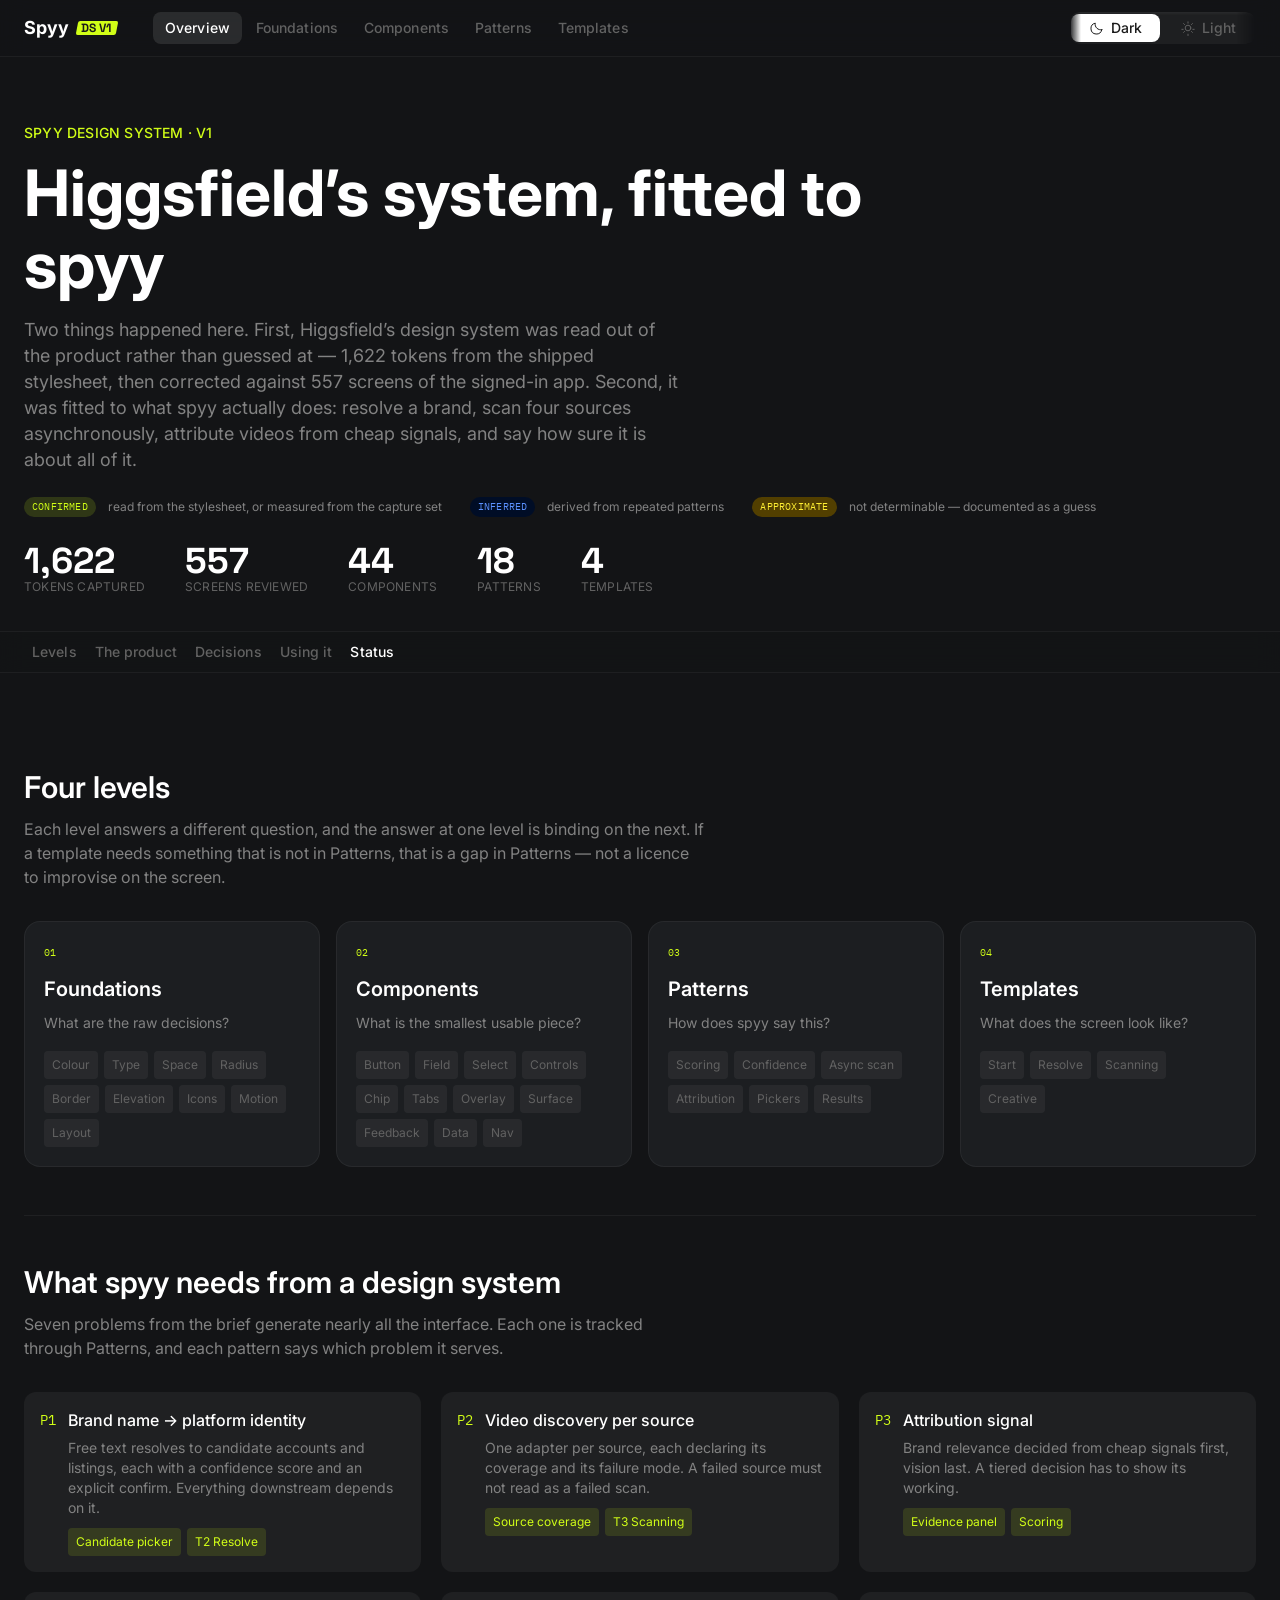
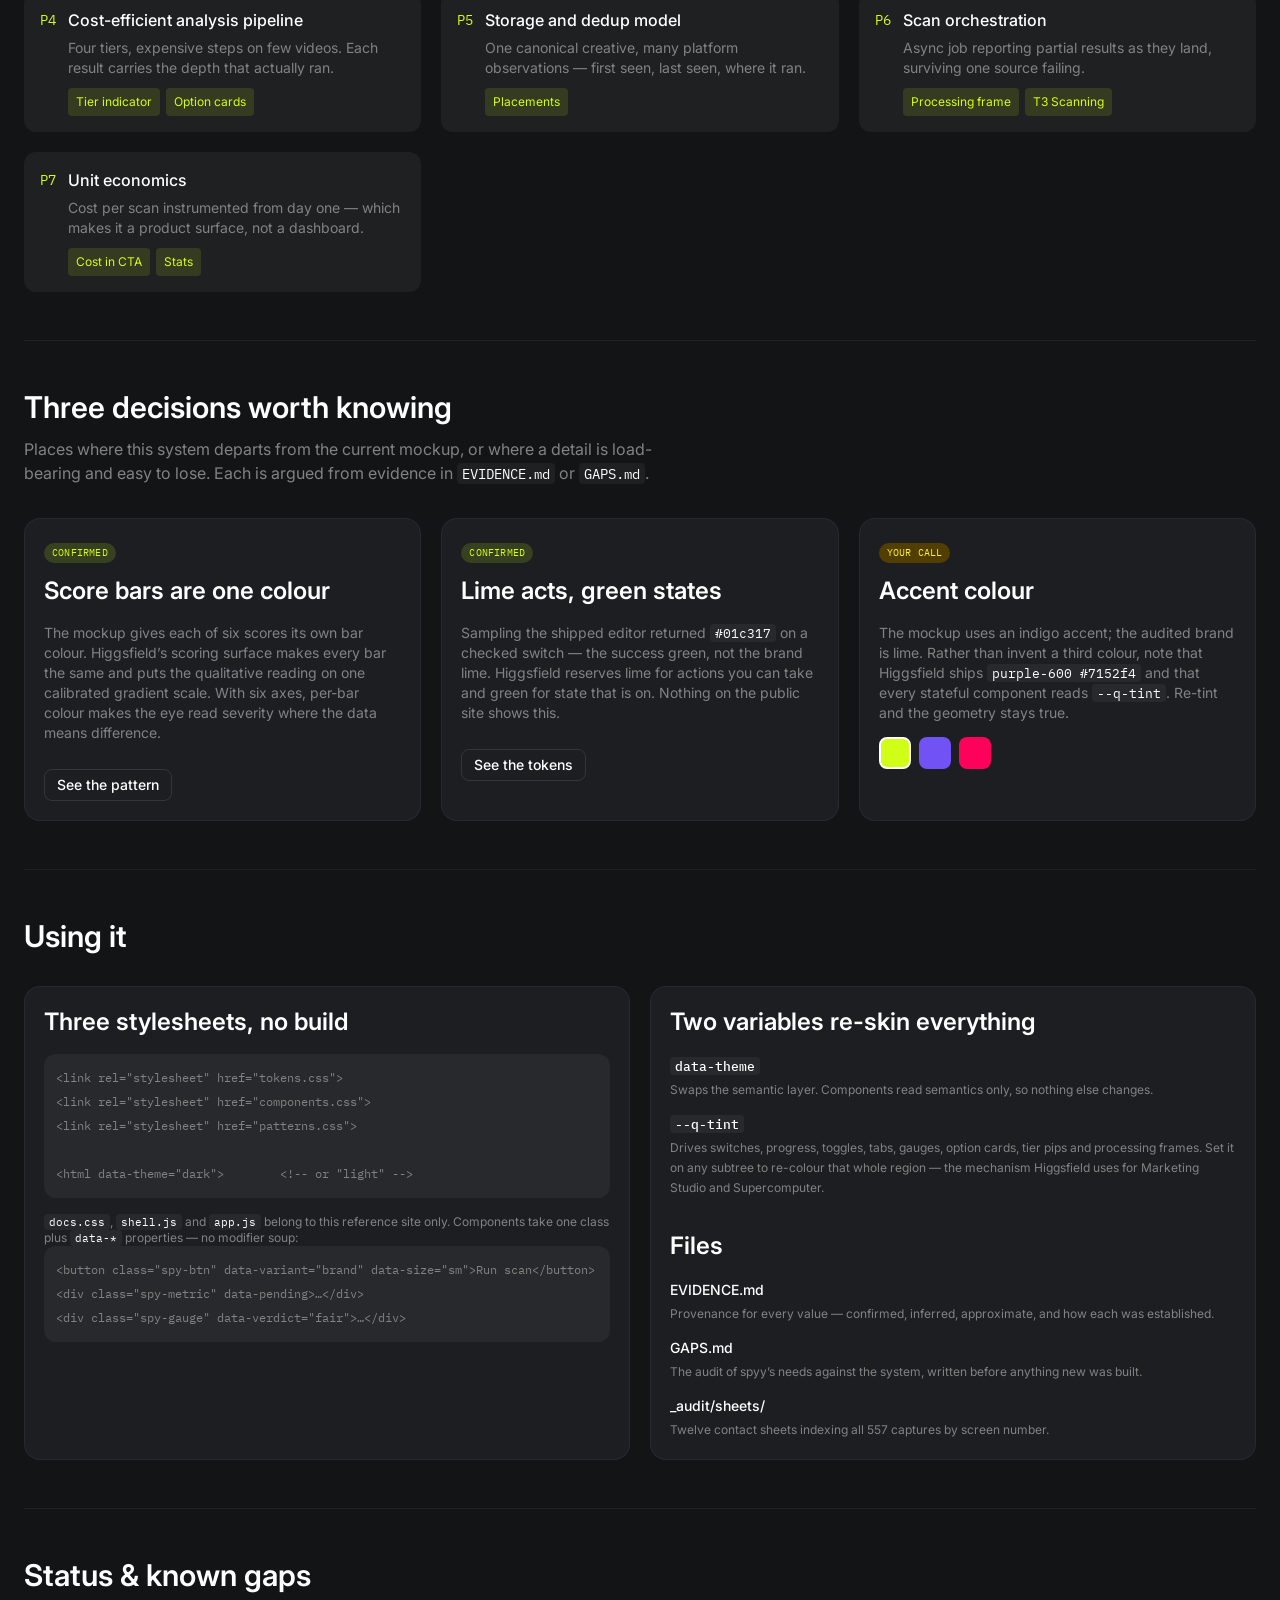
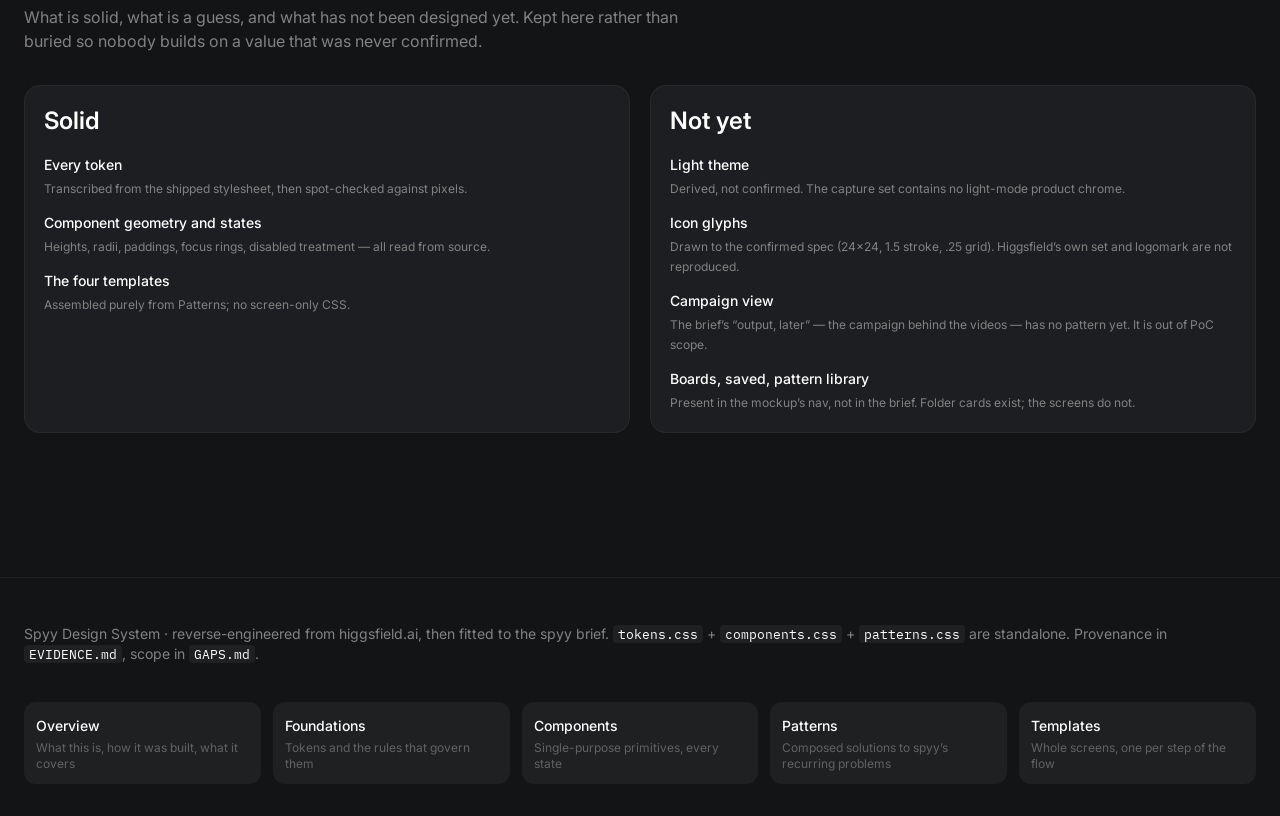
==== commit 1810bb9d: "Restructure into Foundations → Components → Patterns → Templates, fit to the spyy brief Audited the " ====
--- a/index.html
+++ b/index.html
@@ -4,102 +4,29 @@
 <meta charset="utf-8">
 <meta name="viewport" content="width=device-width, initial-scale=1">
 <title>Spyy Design System</title>
-<meta name="description" content="A design system reverse-engineered from higgsfield.ai — tokens, components and states, with provenance for every value.">
+<meta name="description" content="A design system reverse-engineered from higgsfield.ai and fitted to the spyy product brief — foundations, components, patterns and templates.">
 <link rel="preconnect" href="https://fonts.googleapis.com">
 <link rel="preconnect" href="https://fonts.gstatic.com" crossorigin>
 <link href="https://fonts.googleapis.com/css2?family=Inter:wght@400;500;600;700;900&family=Space+Grotesk:wght@500;700&family=IBM+Plex+Mono:wght@400;500&display=swap" rel="stylesheet">
 <link rel="stylesheet" href="tokens.css">
 <link rel="stylesheet" href="components.css">
+<link rel="stylesheet" href="patterns.css">
 <link rel="stylesheet" href="docs.css">
 </head>
 <body>
 
-<!-- ===================================================================== -->
-<!-- ICON SPRITE                                                            -->
-<!-- 24x24 grid · 1.5 stroke · outline · currentColor. Drawn to Higgsfield's -->
-<!-- measured icon spec; the glyphs themselves are original.                -->
-<!-- ===================================================================== -->
-<svg width="0" height="0" style="position:absolute" aria-hidden="true"><defs>
-<symbol id="i-close" viewBox="0 0 24 24"><path d="m6.25 6.25 11.5 11.5m0-11.5-11.5 11.5"/></symbol>
-<symbol id="i-check" viewBox="0 0 24 24"><path d="m5.25 12.5 4.5 4.25 9-9.5"/></symbol>
-<symbol id="i-minus" viewBox="0 0 24 24"><path d="M5.25 12h13.5"/></symbol>
-<symbol id="i-plus" viewBox="0 0 24 24"><path d="M12 5.25v13.5M5.25 12h13.5"/></symbol>
-<symbol id="i-chevron-down" viewBox="0 0 24 24"><path d="m6.25 9.75 5.75 5.5 5.75-5.5"/></symbol>
-<symbol id="i-chevron-right" viewBox="0 0 24 24"><path d="m9.75 6.25 5.5 5.75-5.5 5.75"/></symbol>
-<symbol id="i-chevron-left" viewBox="0 0 24 24"><path d="m14.25 6.25-5.5 5.75 5.5 5.75"/></symbol>
-<symbol id="i-chevron-up" viewBox="0 0 24 24"><path d="m6.25 14.25 5.75-5.5 5.75 5.5"/></symbol>
-<symbol id="i-arrow-right" viewBox="0 0 24 24"><path d="M4.25 12h15.5m-5.5-5.75L19.75 12l-5.5 5.75"/></symbol>
-<symbol id="i-arrow-up" viewBox="0 0 24 24"><path d="M12 19.75V4.25m-5.75 5.5L12 4.25l5.75 5.5"/></symbol>
-<symbol id="i-search" viewBox="0 0 24 24"><circle cx="10.75" cy="10.75" r="6.5"/><path d="m15.5 15.5 4.25 4.25"/></symbol>
-<symbol id="i-sparkle" viewBox="0 0 24 24"><path d="M12 3.25l1.9 5.35a2 2 0 0 0 1.25 1.2L20.5 12l-5.35 2.2a2 2 0 0 0-1.25 1.2L12 20.75l-1.9-5.35a2 2 0 0 0-1.25-1.2L3.5 12l5.35-2.2a2 2 0 0 0 1.25-1.2L12 3.25Z" stroke-linejoin="round"/></symbol>
-<symbol id="i-image" viewBox="0 0 24 24"><rect x="3.25" y="4.25" width="17.5" height="15.5" rx="2.75"/><circle cx="9" cy="9.75" r="1.75"/><path d="m4.25 17.5 4.4-4.15a2 2 0 0 1 2.8.05l5.1 5.1m1.2-3.6 2.95-2.6"/></symbol>
-<symbol id="i-video" viewBox="0 0 24 24"><rect x="2.25" y="5.25" width="13.5" height="13.5" rx="2.75"/><path d="m15.75 11 4.05-2.9a.75.75 0 0 1 1.2.6v6.6a.75.75 0 0 1-1.2.6l-4.05-2.9V11Z"/></symbol>
-<symbol id="i-audio" viewBox="0 0 24 24"><path d="M5.25 10.25v3.5m3.5-6v8.5m3.5-11.5v14.5m3.5-11.5v8.5m3.5-6v3.5"/></symbol>
-<symbol id="i-play" viewBox="0 0 24 24"><path d="M8.25 5.75 18 12l-9.75 6.25V5.75Z" stroke-linejoin="round"/></symbol>
-<symbol id="i-pause" viewBox="0 0 24 24"><path d="M9.25 5.75v12.5m5.5-12.5v12.5"/></symbol>
-<symbol id="i-volume" viewBox="0 0 24 24"><path d="M11.75 5.25 7.5 9.25H4.25v5.5H7.5l4.25 4V5.25Z" stroke-linejoin="round"/><path d="M15.5 9.5a3.5 3.5 0 0 1 0 5m2.5-7.75a7 7 0 0 1 0 10.5"/></symbol>
-<symbol id="i-fullscreen" viewBox="0 0 24 24"><path d="M9.25 4.25H4.25v5m10.5-5h5v5m-5 10.5h5v-5m-10.5 5h-5v-5"/></symbol>
-<symbol id="i-download" viewBox="0 0 24 24"><path d="M12 4.25v10.5m-4-4 4 4 4-4M4.75 18.25v1.5h14.5v-1.5"/></symbol>
-<symbol id="i-upload" viewBox="0 0 24 24"><path d="M12 19.75V9.25m-4 4 4-4 4 4M4.75 5.75v-1.5h14.5v1.5"/></symbol>
-<symbol id="i-settings" viewBox="0 0 24 24"><circle cx="12" cy="12" r="2.75"/><path d="M12 3.25v2.5m0 12.5v2.5M5.75 5.75l1.75 1.75m9 9 1.75 1.75m-14-6.25h2.5m12.5 0h2.5M5.75 18.25 7.5 16.5m9-9 1.75-1.75"/></symbol>
-<symbol id="i-user" viewBox="0 0 24 24"><circle cx="12" cy="8.25" r="3.5"/><path d="M4.75 19.75a7.25 7.25 0 0 1 14.5 0"/></symbol>
-<symbol id="i-folder" viewBox="0 0 24 24"><path d="M3.25 7.25a2 2 0 0 1 2-2h3.6a2 2 0 0 1 1.5.7l1.15 1.3h7.25a2 2 0 0 1 2 2v7.5a2 2 0 0 1-2 2H5.25a2 2 0 0 1-2-2v-9.5Z" stroke-linejoin="round"/></symbol>
-<symbol id="i-layers" viewBox="0 0 24 24"><path d="m12 3.75 8.25 4.25L12 12.25 3.75 8 12 3.75Z" stroke-linejoin="round"/><path d="m4.75 12 7.25 3.75L19.25 12m-14.5 4.25L12 20l7.25-3.75"/></symbol>
-<symbol id="i-grid" viewBox="0 0 24 24"><rect x="4.25" y="4.25" width="6" height="6" rx="1.5"/><rect x="13.75" y="4.25" width="6" height="6" rx="1.5"/><rect x="4.25" y="13.75" width="6" height="6" rx="1.5"/><rect x="13.75" y="13.75" width="6" height="6" rx="1.5"/></symbol>
-<symbol id="i-list" viewBox="0 0 24 24"><path d="M8.25 6.75h11.5m-11.5 5.25h11.5m-11.5 5.25h11.5M4.5 6.75h.01M4.5 12h.01m-.01 5.25h.01"/></symbol>
-<symbol id="i-filter" viewBox="0 0 24 24"><path d="M4.25 6.75h15.5l-6 6.75v5.75l-3.5-2v-3.75l-6-6.75Z" stroke-linejoin="round"/></symbol>
-<symbol id="i-more" viewBox="0 0 24 24"><path d="M6.25 12h.01M12 12h.01m5.74 0h.01"/></symbol>
-<symbol id="i-pin" viewBox="0 0 24 24"><path d="M14.75 3.75l5.5 5.5-2.5 1-1.5 4.5-6.5-6.5 4.5-1.5 .5-3Zm-5 9.5L4.25 19.75"/></symbol>
-<symbol id="i-trash" viewBox="0 0 24 24"><path d="M4.75 7.25h14.5M9.25 7.25V5.5a1.25 1.25 0 0 1 1.25-1.25h3a1.25 1.25 0 0 1 1.25 1.25v1.75m-8 0 .9 11a1.5 1.5 0 0 0 1.5 1.35h4.7a1.5 1.5 0 0 0 1.5-1.35l.9-11"/></symbol>
-<symbol id="i-copy" viewBox="0 0 24 24"><rect x="8.75" y="8.75" width="11" height="11" rx="2.25"/><path d="M15.25 5.25h-9a2.25 2.25 0 0 0-2.25 2.25v8.25"/></symbol>
-<symbol id="i-link" viewBox="0 0 24 24"><path d="M10.25 13.75a3.25 3.25 0 0 0 4.6 0l3.4-3.4a3.25 3.25 0 0 0-4.6-4.6l-1 1m-2.4 6.5a3.25 3.25 0 0 0-4.6 0l-3.4 3.4"/><path d="M6.25 10.25 4.4 12.1a3.25 3.25 0 0 0 4.6 4.6l1.85-1.85"/></symbol>
-<symbol id="i-info" viewBox="0 0 24 24"><circle cx="12" cy="12" r="8.25"/><path d="M12 11v5.25M12 7.9h.01"/></symbol>
-<symbol id="i-warning" viewBox="0 0 24 24"><path d="M10.7 4.6a1.5 1.5 0 0 1 2.6 0l7 12.15a1.5 1.5 0 0 1-1.3 2.25H5a1.5 1.5 0 0 1-1.3-2.25L10.7 4.6Z" stroke-linejoin="round"/><path d="M12 9.25v4.5m0 2.5h.01"/></symbol>
-<symbol id="i-error" viewBox="0 0 24 24"><circle cx="12" cy="12" r="8.25"/><path d="m9.25 9.25 5.5 5.5m0-5.5-5.5 5.5"/></symbol>
-<symbol id="i-success" viewBox="0 0 24 24"><circle cx="12" cy="12" r="8.25"/><path d="m8.25 12.25 2.75 2.5 4.75-5.5"/></symbol>
-<symbol id="i-sun" viewBox="0 0 24 24"><circle cx="12" cy="12" r="4.25"/><path d="M12 2.75v2m0 16.5v2m-9.25-9.25h2m14.5 0h2M5.4 5.4l1.4 1.4m10.4 10.4 1.4 1.4M5.4 18.6l1.4-1.4M17.2 6.8l1.4-1.4"/></symbol>
-<symbol id="i-moon" viewBox="0 0 24 24"><path d="M19.25 14.6A8.25 8.25 0 0 1 9.4 4.75a8.25 8.25 0 1 0 9.85 9.85Z" stroke-linejoin="round"/></symbol>
-<symbol id="i-bell" viewBox="0 0 24 24"><path d="M6.25 10.5a5.75 5.75 0 0 1 11.5 0v3.25l1.5 2.75H4.75l1.5-2.75V10.5Z" stroke-linejoin="round"/><path d="M9.75 19.5a2.5 2.5 0 0 0 4.5 0"/></symbol>
-<symbol id="i-crop" viewBox="0 0 24 24"><path d="M6.25 3.75v13.5a1 1 0 0 0 1 1h13.5M3.75 6.25h13.5a1 1 0 0 1 1 1v13.5"/></symbol>
-<symbol id="i-wand" viewBox="0 0 24 24"><path d="m4.75 19.25 10-10m1.5-5.5.9 2.35 2.35.9-2.35.9-.9 2.35-.9-2.35-2.35-.9 2.35-.9.9-2.35Z" stroke-linejoin="round"/></symbol>
-<symbol id="i-refresh" viewBox="0 0 24 24"><path d="M19.25 12a7.25 7.25 0 1 1-2.35-5.35M19.75 4.75v4.5h-4.5"/></symbol>
-<symbol id="i-lock" viewBox="0 0 24 24"><rect x="4.75" y="10.25" width="14.5" height="9.5" rx="2.25"/><path d="M8.25 10.25V8a3.75 3.75 0 0 1 7.5 0v2.25"/></symbol>
-</defs></svg>
-
-<!-- ===================================================================== -->
-<!-- MASTHEAD                                                               -->
-<!-- ===================================================================== -->
-<header class="doc-masthead">
-  <div class="spy-container doc-masthead-inner">
-    <div class="doc-brand">
-      <span class="spy-nav-wordmark">Spyy</span>
-      <span class="spy-badge" data-variant="lime"><span class="spy-badge-surface"><span class="spy-badge-text">DS v1</span></span></span>
-    </div>
-    <div class="doc-masthead-actions">
-      <div class="spy-tabs" data-variant="segment" style="width:auto">
-        <div class="spy-tabs-list" role="tablist" id="theme-switch">
-          <button class="spy-tabs-tab" data-theme-set="dark" data-active role="tab">
-            <span class="spy-tabs-tab-content"><svg class="spy-icon" data-size="sm"><use href="#i-moon"/></svg>Dark</span>
-          </button>
-          <button class="spy-tabs-tab" data-theme-set="light" role="tab">
-            <span class="spy-tabs-tab-content"><svg class="spy-icon" data-size="sm"><use href="#i-sun"/></svg>Light</span>
-          </button>
-        </div>
-      </div>
-    </div>
-  </div>
-</header>
-
 <div class="spy-container doc-lede">
-  <h1 class="spy-h3">Higgsfield, reverse-engineered</h1>
+  <p class="doc-eyebrow">Spyy Design System · v1</p>
+  <h1 class="spy-h2" style="max-width:20ch">Higgsfield’s system, fitted to spyy</h1>
   <p class="spy-body-m spy-text-secondary doc-lede-text">
-    Not a system inspired by Higgsfield — the system underneath it. Every value on this
-    page was read out of the product, not chosen. Where the product did not answer a
-    question, the gap is labelled rather than filled with taste.
+    Two things happened here. First, Higgsfield’s design system was read out of the product rather than
+    guessed at — 1,622 tokens from the shipped stylesheet, then corrected against 557 screens of the
+    signed-in app. Second, it was fitted to what spyy actually does: resolve a brand, scan four sources
+    asynchronously, attribute videos from cheap signals, and say how sure it is about all of it.
   </p>
   <div class="doc-legend">
     <span class="doc-ev" data-ev="c">Confirmed</span>
-    <span class="spy-caption-m spy-text-secondary">read from the shipped stylesheet, or measured from the capture set</span>
+    <span class="spy-caption-m spy-text-secondary">read from the stylesheet, or measured from the capture set</span>
     <span class="doc-ev" data-ev="i">Inferred</span>
     <span class="spy-caption-m spy-text-secondary">derived from repeated patterns</span>
     <span class="doc-ev" data-ev="a">Approximate</span>
@@ -107,10 +34,10 @@
   </div>
   <div class="doc-stats">
     <div class="doc-stat"><strong>1,622</strong><span>tokens captured</span></div>
-    <div class="doc-stat"><strong>3</strong><span>token tiers</span></div>
+    <div class="doc-stat"><strong>557</strong><span>screens reviewed</span></div>
     <div class="doc-stat"><strong>44</strong><span>components</span></div>
-      <div class="doc-stat"><strong>557</strong><span>screens reviewed</span></div>
-    <div class="doc-stat"><strong>8</strong><span>states per control</span></div>
+    <div class="doc-stat"><strong>18</strong><span>patterns</span></div>
+    <div class="doc-stat"><strong>4</strong><span>templates</span></div>
   </div>
 </div>
 
@@ -120,1324 +47,139 @@
 
 <main class="spy-container doc-main">
 
-<!-- ===================== FOUNDATIONS ===================== -->
-<section class="doc-section" id="color" data-nav="Color">
+<section class="doc-section" id="levels" data-nav="Levels">
   <header class="doc-section-head">
-    <h2 class="spy-h5">Color</h2>
+    <h2 class="spy-h5">Four levels</h2>
     <p class="spy-body-s spy-text-secondary">
-      Three tiers. The palettes are raw; the semantic layer maps a role to a palette step; components
-      only ever read the semantic layer. Two observations worth keeping: the UI greys are
-      <em>blue-leaning</em> (the <code>cool</code> ramp), and borders are always alpha-white — never a
-      solid grey step. Swapping either one is the fastest way to lose the look.
+      Each level answers a different question, and the answer at one level is binding on the next.
+      If a template needs something that is not in Patterns, that is a gap in Patterns — not a licence
+      to improvise on the screen.
     </p>
   </header>
-  <div id="render-color-semantic"></div>
-  <h3 class="spy-h6 doc-sub">Palette primitives <span class="doc-ev" data-ev="c">Confirmed</span></h3>
-  <div id="render-color-palettes"></div>
-  <h3 class="spy-h6 doc-sub">Alpha ladders <span class="doc-ev" data-ev="c">Confirmed</span></h3>
-  <p class="spy-caption-l spy-text-secondary doc-note">Every surface, border, hover and scrim in the system is built from these two ladders rather than from opaque greys. That is what lets panels stack over generated media without muddying it.</p>
-  <div id="render-color-alpha"></div>
+  <div class="doc-levelcards" id="render-levelcards"></div>
 </section>
 
-<section class="doc-section" id="typography" data-nav="Type">
+<section class="doc-section" id="product" data-nav="The product">
   <header class="doc-section-head">
-    <h2 class="spy-h5">Typography</h2>
+    <h2 class="spy-h5">What spyy needs from a design system</h2>
     <p class="spy-body-s spy-text-secondary">
-      Four families and a fluid scale that steps twice — at 768px and 1280px. Size and line-height
-      share one index, so a step change moves both together.
+      Seven problems from the brief generate nearly all the interface. Each one is tracked through
+      Patterns, and each pattern says which problem it serves.
+    </p>
+  </header>
+  <div class="doc-grid-2" id="render-problems"></div>
+</section>
+
+<section class="doc-section" id="decisions" data-nav="Decisions">
+  <header class="doc-section-head">
+    <h2 class="spy-h5">Three decisions worth knowing</h2>
+    <p class="spy-body-s spy-text-secondary">
+      Places where this system departs from the current mockup, or where a detail is load-bearing and
+      easy to lose. Each is argued from evidence in <code>EVIDENCE.md</code> or <code>GAPS.md</code>.
+    </p>
+  </header>
+  <div class="doc-grid-3">
+    <div class="doc-panel">
+      <span class="doc-ev" data-ev="c">Confirmed</span>
+      <h3 class="spy-h6 doc-sub">Score bars are one colour</h3>
+      <p class="spy-caption-l spy-text-secondary">
+        The mockup gives each of six scores its own bar colour. Higgsfield’s scoring surface makes every
+        bar the same and puts the qualitative reading on one calibrated gradient scale. With six axes,
+        per-bar colour makes the eye read severity where the data means difference.
+      </p>
+      <a class="spy-btn" data-variant="outline" data-size="xs" href="patterns.html#scoring" style="margin-top:12px">See the pattern</a>
+    </div>
+    <div class="doc-panel">
+      <span class="doc-ev" data-ev="c">Confirmed</span>
+      <h3 class="spy-h6 doc-sub">Lime acts, green states</h3>
+      <p class="spy-caption-l spy-text-secondary">
+        Sampling the shipped editor returned <code>#01c317</code> on a checked switch — the success
+        green, not the brand lime. Higgsfield reserves lime for actions you can take and green for
+        state that is on. Nothing on the public site shows this.
+      </p>
+      <a class="spy-btn" data-variant="outline" data-size="xs" href="foundations.html#color" style="margin-top:12px">See the tokens</a>
+    </div>
+    <div class="doc-panel">
+      <span class="doc-ev" data-ev="a">Your call</span>
+      <h3 class="spy-h6 doc-sub">Accent colour</h3>
+      <p class="spy-caption-l spy-text-secondary">
+        The mockup uses an indigo accent; the audited brand is lime. Rather than invent a third colour,
+        note that Higgsfield ships <code>purple-600 #7152f4</code> and that every stateful component
+        reads <code>--q-tint</code>. Re-tint and the geometry stays true.
+      </p>
+      <div class="doc-tintswitch" id="render-tintswitch" style="margin-top:12px"></div>
+    </div>
+  </div>
+</section>
+
+<section class="doc-section" id="using" data-nav="Using it">
+  <header class="doc-section-head">
+    <h2 class="spy-h5">Using it</h2>
+  </header>
+  <div class="doc-grid-2">
+    <div class="doc-panel">
+      <h3 class="spy-h6 doc-sub" style="margin-top:0">Three stylesheets, no build</h3>
+      <pre class="doc-code"><code>&lt;link rel="stylesheet" href="tokens.css"&gt;
+&lt;link rel="stylesheet" href="components.css"&gt;
+&lt;link rel="stylesheet" href="patterns.css"&gt;
+
+&lt;html data-theme="dark"&gt;        &lt;!-- or "light" --&gt;</code></pre>
+      <p class="spy-caption-m spy-text-secondary doc-note">
+        <code>docs.css</code>, <code>shell.js</code> and <code>app.js</code> belong to this reference
+        site only. Components take one class plus <code>data-*</code> properties — no modifier soup:
+      </p>
+      <pre class="doc-code"><code>&lt;button class="spy-btn" data-variant="brand" data-size="sm"&gt;Run scan&lt;/button&gt;
+&lt;div class="spy-metric" data-pending&gt;…&lt;/div&gt;
+&lt;div class="spy-gauge" data-verdict="fair"&gt;…&lt;/div&gt;</code></pre>
+    </div>
+    <div class="doc-panel">
+      <h3 class="spy-h6 doc-sub" style="margin-top:0">Two variables re-skin everything</h3>
+      <ul class="doc-defs">
+        <li><strong><code>data-theme</code></strong><span>Swaps the semantic layer. Components read semantics only, so nothing else changes.</span></li>
+        <li><strong><code>--q-tint</code></strong><span>Drives switches, progress, toggles, tabs, gauges, option cards, tier pips and processing frames. Set it on any subtree to re-colour that whole region — the mechanism Higgsfield uses for Marketing Studio and Supercomputer.</span></li>
+      </ul>
+      <h3 class="spy-h6 doc-sub">Files</h3>
+      <ul class="doc-defs">
+        <li><strong>EVIDENCE.md</strong><span>Provenance for every value — confirmed, inferred, approximate, and how each was established.</span></li>
+        <li><strong>GAPS.md</strong><span>The audit of spyy’s needs against the system, written before anything new was built.</span></li>
+        <li><strong>_audit/sheets/</strong><span>Twelve contact sheets indexing all 557 captures by screen number.</span></li>
+      </ul>
+    </div>
+  </div>
+</section>
+
+<section class="doc-section" id="status" data-nav="Status">
+  <header class="doc-section-head">
+    <h2 class="spy-h5">Status &amp; known gaps</h2>
+    <p class="spy-body-s spy-text-secondary">
+      What is solid, what is a guess, and what has not been designed yet. Kept here rather than buried
+      so nobody builds on a value that was never confirmed.
     </p>
   </header>
   <div class="doc-grid-2">
     <div class="doc-panel">
-      <span class="doc-ev" data-ev="c">Confirmed</span>
-      <h3 class="spy-h6 doc-sub">Families</h3>
+      <h3 class="spy-h6 doc-sub" style="margin-top:0">Solid</h3>
       <ul class="doc-defs">
-        <li><strong>Inter Display</strong><span>primary — headings, display</span></li>
-        <li><strong>Inter</strong><span>secondary — all UI text, labels, body</span></li>
-        <li><strong>Space Grotesk</strong><span>accent — badges, special labels, always uppercase</span></li>
-        <li><strong>IBM Plex Mono</strong><span>mono — code, seeds, parameters</span></li>
+        <li><strong>Every token</strong><span>Transcribed from the shipped stylesheet, then spot-checked against pixels.</span></li>
+        <li><strong>Component geometry and states</strong><span>Heights, radii, paddings, focus rings, disabled treatment — all read from source.</span></li>
+        <li><strong>The four templates</strong><span>Assembled purely from Patterns; no screen-only CSS.</span></li>
       </ul>
-      <p class="spy-caption-m spy-text-secondary doc-note">Weights shipped: 400 / 500 / 600 / 700 / 900. Body text is 400; every control label is 500 or 600; only display and badges go above.</p>
     </div>
     <div class="doc-panel">
-      <span class="doc-ev" data-ev="c">Confirmed</span>
-      <h3 class="spy-h6 doc-sub">The tracking rule</h3>
-      <p class="spy-caption-l spy-text-secondary">Tracking is a function of size, not of style. This held across all 188 text tokens:</p>
-      <table class="doc-mini-table">
-        <tr><td>≤ 14px</td><td><code>0%</code></td><td class="spy-text-tertiary">UI, labels, captions</td></tr>
-        <tr><td>16–20px</td><td><code>-1%</code></td><td class="spy-text-tertiary">body, small headings</td></tr>
-        <tr><td>28–64px</td><td><code>-2%</code></td><td class="spy-text-tertiary">display headings</td></tr>
-        <tr><td>any, caps</td><td><code>-4%</code></td><td class="spy-text-tertiary">always with uppercase</td></tr>
-      </table>
-      <p class="spy-caption-m spy-text-secondary doc-note">One exception: menu and nav labels carry <code>+0.1px</code> (<code>letter-spacing-loose</code>), opening them slightly for scanability.</p>
-    </div>
-  </div>
-  <h3 class="spy-h6 doc-sub">Specimen</h3>
-  <div id="render-type-specimen"></div>
-</section>
-
-<section class="doc-section" id="space" data-nav="Space">
-  <header class="doc-section-head">
-    <h2 class="spy-h5">Spacing &amp; sizing</h2>
-    <p class="spy-body-s spy-text-secondary">
-      A 4px base with 2px granularity at the small end. The names are numeric, not t-shirt sizes,
-      which is why the scale can carry both 6px and 10px without awkward naming — and those two
-      odd steps do real work: 6px is the standard icon-to-label gap, 10px is the tab's vertical padding.
-    </p>
-  </header>
-  <div id="render-space"></div>
-  <h3 class="spy-h6 doc-sub">Measured control heights <span class="doc-ev" data-ev="c">Confirmed</span></h3>
-  <div id="render-heights"></div>
-</section>
-
-<section class="doc-section" id="radius" data-nav="Radius">
-  <header class="doc-section-head">
-    <h2 class="spy-h5">Radius</h2>
-    <p class="spy-body-s spy-text-secondary">
-      Radius does not scale with the element. It <em>plateaus</em>: controls climb 6 → 8 → 10 → 12 and
-      stop, while containers jump to 16 and 24. A 48px button and a 640px modal are only two steps apart.
-      Counted across the live page, 12px was the single most used radius in the product.
-    </p>
-  </header>
-  <div id="render-radius"></div>
-</section>
-
-<section class="doc-section" id="border" data-nav="Border">
-  <header class="doc-section-head">
-    <h2 class="spy-h5">Border &amp; divider</h2>
-    <p class="spy-body-s spy-text-secondary">
-      Five widths, and the choice between them is meaningful: 1px for structure, 1.5px for
-      <em>focus and weight</em> (control borders, focus rings), 2px reserved on every button so
-      outline variants never shift layout.
-    </p>
-  </header>
-  <div id="render-border"></div>
-</section>
-
-<section class="doc-section" id="elevation" data-nav="Elevation">
-  <header class="doc-section-head">
-    <h2 class="spy-h5">Elevation</h2>
-    <p class="spy-body-s spy-text-secondary">
-      The most distinctive part of the system, and the easiest to get wrong. Higgsfield does not use a
-      drop-shadow ladder. Every raised surface carries a <strong>2px inset top sheen</strong> — light
-      catching the upper edge — plus a soft ambient shadow. Remove the sheen and the surfaces go flat
-      no matter how much shadow you add.
-    </p>
-  </header>
-  <div id="render-elevation"></div>
-</section>
-
-<section class="doc-section" id="icons" data-nav="Icons">
-  <header class="doc-section-head">
-    <h2 class="spy-h5">Icons</h2>
-    <p class="spy-body-s spy-text-secondary">
-      The specification is confirmed from the product's SVGs. The glyphs on this page are original
-      drawings to that spec — Higgsfield's own icon set and its logomark are not reproduced here.
-    </p>
-  </header>
-  <div class="doc-grid-2">
-    <div class="doc-panel">
-      <span class="doc-ev" data-ev="c">Confirmed — spec</span>
-      <h3 class="spy-h6 doc-sub">Drawing rules</h3>
+      <h3 class="spy-h6 doc-sub" style="margin-top:0">Not yet</h3>
       <ul class="doc-defs">
-        <li><strong>24 × 24 viewBox</strong><span>always, whatever the render size</span></li>
-        <li><strong>1.5px stroke</strong><span>outline only; fill reserved for status glyphs</span></li>
-        <li><strong>currentColor</strong><span>never a hardcoded fill or stroke</span></li>
-        <li><strong>.25 grid offsets</strong><span>paths land on 6.25 / 17.75, not 6 / 18 — the half-stroke sits on the pixel</span></li>
-        <li><strong>round caps</strong><span>on organic paths; square on geometric ones</span></li>
+        <li><strong>Light theme</strong><span>Derived, not confirmed. The capture set contains no light-mode product chrome.</span></li>
+        <li><strong>Icon glyphs</strong><span>Drawn to the confirmed spec (24×24, 1.5 stroke, .25 grid). Higgsfield’s own set and logomark are not reproduced.</span></li>
+        <li><strong>Campaign view</strong><span>The brief’s “output, later” — the campaign behind the videos — has no pattern yet. It is out of PoC scope.</span></li>
+        <li><strong>Boards, saved, pattern library</strong><span>Present in the mockup’s nav, not in the brief. Folder cards exist; the screens do not.</span></li>
       </ul>
-      <p class="spy-caption-m spy-text-secondary doc-note">Optical weight is held by the stroke, not the size: a 16px icon and a 24px icon use the same 1.5px stroke, so small icons read slightly heavier. That is intentional and matches the product.</p>
-    </div>
-    <div class="doc-panel">
-      <span class="doc-ev" data-ev="c">Confirmed — sizes</span>
-      <h3 class="spy-h6 doc-sub">Size ladder &amp; pairing</h3>
-      <div id="render-icon-sizes"></div>
-      <p class="spy-caption-m spy-text-secondary doc-note">Icon-to-label gap is 6px at every control size below 48px, 8px at and above it. Icon-only controls drop horizontal padding to zero and rely on <code>min-width</code> to stay square.</p>
-    </div>
-  </div>
-  <h3 class="spy-h6 doc-sub">Set <span class="doc-ev" data-ev="a">Approximate — original glyphs to the confirmed spec</span></h3>
-  <div id="render-icon-grid"></div>
-</section>
-
-<section class="doc-section" id="motion" data-nav="Motion">
-  <header class="doc-section-head">
-    <h2 class="spy-h5">Motion</h2>
-    <p class="spy-body-s spy-text-secondary">
-      21 durations and 10 easings ship — far more than a typical system, because the product animates
-      state rather than decorating it. The pattern that matters: <strong>enter and exit are
-      asymmetric</strong>. Popovers enter over 180ms on an expo-out and leave in 130ms on an ease-in.
-      Hover on a filled control is not a colour change at all but a <code>brightness()</code> filter.
-    </p>
-  </header>
-  <div id="render-motion"></div>
-</section>
-
-<section class="doc-section" id="layout" data-nav="Layout">
-  <header class="doc-section-head">
-    <h2 class="spy-h5">Layout &amp; z-index</h2>
-  </header>
-  <div id="render-layout"></div>
-</section>
-
-<!-- ===================== COMPONENTS ===================== -->
-<section class="doc-section" id="button" data-nav="Button">
-  <header class="doc-section-head">
-    <h2 class="spy-h5">Button</h2>
-    <p class="spy-body-s spy-text-secondary">
-      One base component, five properties. Three structural decisions are carried over exactly and
-      are worth knowing before you touch it:
-    </p>
-    <ul class="doc-bullets spy-caption-l spy-text-secondary">
-      <li><code>display: inline-grid</code> with <code>grid-auto-flow: column</code> — not flex. A lone label
-        centres optically without line-height correction.</li>
-      <li>A <strong>2px transparent border is always reserved</strong>, so switching to the outline variant
-        never moves anything.</li>
-      <li>Press feedback on filled variants is <code>filter: brightness()</code> — 0.8 on hover, 0.6 on
-        press — so a variant needs one colour token, not three.</li>
-    </ul>
-    <div class="doc-props">
-      <span class="doc-prop"><em>variant</em> brand · brand-soft · secondary · tertiary · ghost · outline · danger · danger-soft · success-soft · warning-soft · marketing-primary · marketing-secondary · marketing-tertiary · marketing-ghost</span>
-      <span class="doc-prop"><em>size</em> xxs 24 · xs 32 · sm 40 · md 48 · lg 56</span>
-      <span class="doc-prop"><em>iconOnly</em> bool</span>
-      <span class="doc-prop"><em>fullWidth</em> bool</span>
-      <span class="doc-prop"><em>loading</em> bool</span>
-    </div>
-  </header>
-
-  <div class="doc-demo">
-    <h3 class="doc-demo-title">Variants <span class="doc-ev" data-ev="c">Confirmed</span></h3>
-    <div class="doc-demo-row">
-      <button class="spy-btn" data-variant="brand" data-size="sm">Generate</button>
-      <button class="spy-btn" data-variant="brand-soft" data-size="sm">Login</button>
-      <button class="spy-btn" data-variant="secondary" data-size="sm">Save draft</button>
-      <button class="spy-btn" data-variant="tertiary" data-size="sm">Upload</button>
-      <button class="spy-btn" data-variant="ghost" data-size="sm">Cancel</button>
-      <button class="spy-btn" data-variant="outline" data-size="sm">Learn more</button>
-      <button class="spy-btn" data-variant="danger" data-size="sm">Delete</button>
-      <button class="spy-btn" data-variant="danger-soft" data-size="sm">Remove</button>
-      <button class="spy-btn" data-variant="success-soft" data-size="sm">Approved</button>
-      <button class="spy-btn" data-variant="warning-soft" data-size="sm">Review</button>
-    </div>
-  </div>
-
-  <div class="doc-demo">
-    <h3 class="doc-demo-title">Marketing variants <span class="doc-ev" data-ev="c">Confirmed</span></h3>
-    <p class="spy-caption-l spy-text-secondary doc-note">
-      The hero CTA is four stacked layers: lime fill, a vertical yellow gloss, a <strong>3px inset bottom
-      edge in <code>#829b19</code></strong> reading as the thickness of a physical key, and two ambient
-      shadows (<code>0 6px 4px</code> + <code>0 32px 24px</code>). Press it — the inset edge collapses and the
-      button drops 2px.
-    </p>
-    <div class="doc-demo-row doc-demo-row-lg">
-      <button class="spy-btn" data-variant="marketing-primary" data-size="md">Get your discount</button>
-      <button class="spy-btn" data-variant="marketing-secondary" data-size="md">Book a demo</button>
-      <button class="spy-btn" data-variant="marketing-tertiary" data-size="md">Watch film</button>
-      <button class="spy-btn" data-variant="marketing-ghost" data-size="md">Explore</button>
-    </div>
-  </div>
-
-  <div class="doc-demo">
-    <h3 class="doc-demo-title">Size ladder <span class="doc-ev" data-ev="c">Confirmed</span> <span class="doc-ev" data-ev="i">lg inferred</span></h3>
-    <div class="doc-demo-row doc-demo-row-baseline">
-      <button class="spy-btn" data-variant="brand" data-size="xxs">xxs · 24</button>
-      <button class="spy-btn" data-variant="brand" data-size="xs">xs · 32</button>
-      <button class="spy-btn" data-variant="brand" data-size="sm">sm · 40</button>
-      <button class="spy-btn" data-variant="brand" data-size="md">md · 48</button>
-      <button class="spy-btn" data-variant="brand" data-size="lg">lg · 56</button>
-    </div>
-    <p class="spy-caption-m spy-text-secondary doc-note">Radius per step: 6 / 8 / 10 / 12 / 14. Icon per step: 12 / 16 / 20 / 24 / 24.</p>
-  </div>
-
-  <div class="doc-demo">
-    <h3 class="doc-demo-title">App-density ladder <span class="doc-ev" data-ev="c">Confirmed</span></h3>
-    <p class="spy-caption-l spy-text-secondary doc-note">
-      A second ladder still shipping inside the product shell, reaching densities the primary ladder
-      does not: 16 / 24 / 32 / 40 / 48 / 56 / 64, semibold at every step, and a flat
-      <code>#292b2c</code> fill when disabled instead of opacity. Opt in with <code>data-scale="app"</code>.
-    </p>
-    <div class="doc-demo-row doc-demo-row-baseline">
-      <button class="spy-btn" data-scale="app" data-variant="brand" data-size="xxs">16</button>
-      <button class="spy-btn" data-scale="app" data-variant="brand" data-size="xs">24</button>
-      <button class="spy-btn" data-scale="app" data-variant="brand" data-size="sm">32</button>
-      <button class="spy-btn" data-scale="app" data-variant="brand" data-size="md">40</button>
-      <button class="spy-btn" data-scale="app" data-variant="brand" data-size="lg">48</button>
-      <button class="spy-btn" data-scale="app" data-variant="brand" data-size="xl">56</button>
-      <button class="spy-btn" data-scale="app" data-variant="brand" data-size="xxl">64</button>
-      <button class="spy-btn" data-scale="app" data-variant="brand" data-size="md" disabled>disabled</button>
-    </div>
-  </div>
-
-  <div class="doc-demo">
-    <h3 class="doc-demo-title">States <span class="doc-ev" data-ev="c">Confirmed</span></h3>
-    <div class="doc-state-grid" id="btn-state-grid"></div>
-    <p class="spy-caption-m spy-text-secondary doc-note">
-      Focus ring is drawn with <code>box-shadow</code>: a 2px page-coloured gap then a 4px brand ring,
-      with <code>outline: 2px solid transparent</code> so it survives forced-colors mode. Danger variants
-      swap the ring to the error <em>glow</em> colour (<code>#ff1f2e</code>), not the error colour.
-    </p>
-  </div>
-
-  <div class="doc-demo">
-    <h3 class="doc-demo-title">Icon-only, with icon, full width, group <span class="doc-ev" data-ev="c">Confirmed</span></h3>
-    <div class="doc-demo-row">
-      <button class="spy-btn" data-variant="brand" data-size="sm"><svg class="spy-icon"><use href="#i-sparkle"/></svg><span>Generate</span></button>
-      <button class="spy-btn" data-variant="brand" data-size="sm"><span>Continue</span><svg class="spy-icon"><use href="#i-arrow-right"/></svg></button>
-      <button class="spy-btn" data-variant="ghost" data-size="sm" data-icon-only aria-label="More"><svg class="spy-icon"><use href="#i-more"/></svg></button>
-      <button class="spy-btn" data-variant="tertiary" data-size="sm" data-icon-only aria-label="Settings"><svg class="spy-icon"><use href="#i-settings"/></svg></button>
-      <div class="spy-btn-group" data-attached>
-        <button class="spy-btn" data-variant="outline" data-size="sm" data-icon-only aria-label="Grid view"><svg class="spy-icon"><use href="#i-grid"/></svg></button>
-        <button class="spy-btn" data-variant="outline" data-size="sm" data-icon-only aria-label="List view"><svg class="spy-icon"><use href="#i-list"/></svg></button>
-      </div>
-    </div>
-    <div class="doc-demo-row" style="margin-top:12px;max-width:320px">
-      <button class="spy-btn" data-variant="brand" data-size="md" data-full-width>Full width</button>
     </div>
   </div>
 </section>
 
-<section class="doc-section" id="field" data-nav="Field">
-  <header class="doc-section-head">
-    <h2 class="spy-h5">Field · Input · Textarea · Search</h2>
-    <p class="spy-body-s spy-text-secondary">
-      The field has <strong>no border</strong>. Depth comes from a 5%-white fill, and focus is an
-      <em>inset</em> 1.5px ring so the control never grows. Invalid uses the same inset ring in
-      <code>#fa0019</code> and survives focus. Placeholder is white/50 at full opacity, not dimmed text.
-    </p>
-    <div class="doc-props">
-      <span class="doc-prop"><em>size</em> sm 32 · md 40 · lg 48</span>
-      <span class="doc-prop"><em>shape</em> rounded · pill</span>
-      <span class="doc-prop"><em>prefix / suffix</em> instance swap</span>
-      <span class="doc-prop"><em>multiline</em> bool</span>
-      <span class="doc-prop"><em>invalid · disabled</em> bool</span>
-    </div>
-  </header>
-
-  <div class="doc-demo">
-    <h3 class="doc-demo-title">States <span class="doc-ev" data-ev="c">Confirmed</span></h3>
-    <div class="doc-grid-3">
-      <div class="spy-field">
-        <label class="spy-field-label">Project name</label>
-        <div class="spy-field-control"><input class="spy-field-input" placeholder="Untitled project"></div>
-        <span class="spy-field-description">Default — 40px, 12px radius, 5% white fill.</span>
-      </div>
-      <div class="spy-field">
-        <label class="spy-field-label">Focused</label>
-        <div class="spy-field-control" style="box-shadow:inset 0 0 0 1.5px var(--hf-color-border-focus)"><input class="spy-field-input" value="Cinematic wide shot"></div>
-        <span class="spy-field-description">Inset 1.5px lime ring — no layout shift.</span>
-      </div>
-      <div class="spy-field">
-        <label class="spy-field-label" data-invalid>Seed <span class="spy-field-required">*</span></label>
-        <div class="spy-field-control" data-invalid><input class="spy-field-input" value="-1"></div>
-        <span class="spy-field-error">Seed must be a positive integer.</span>
-      </div>
-      <div class="spy-field">
-        <label class="spy-field-label">With affixes</label>
-        <div class="spy-field-control">
-          <span class="spy-field-affix"><svg class="spy-icon"><use href="#i-search"/></svg></span>
-          <input class="spy-field-input" value="portrait" placeholder="Search assets">
-          <button class="spy-field-clear" aria-label="Clear"><svg class="spy-icon" data-size="sm"><use href="#i-close"/></svg></button>
-        </div>
-        <span class="spy-field-description">20px square affix boxes keep the label from shifting.</span>
-      </div>
-      <div class="spy-field">
-        <label class="spy-field-label">Disabled</label>
-        <div class="spy-field-control" data-disabled><input class="spy-field-input" value="Locked value" disabled></div>
-        <span class="spy-field-description">Opacity 0.5, cursor not-allowed, hover suppressed.</span>
-      </div>
-      <div class="spy-field">
-        <label class="spy-field-label">Pill search</label>
-        <div class="spy-field-control" data-shape="pill">
-          <span class="spy-field-affix"><svg class="spy-icon"><use href="#i-search"/></svg></span>
-          <input class="spy-field-input" placeholder="Search everything">
-        </div>
-        <span class="spy-field-description">Full radius — used in the command and asset pickers.</span>
-      </div>
-    </div>
-  </div>
-
-  <div class="doc-demo">
-    <h3 class="doc-demo-title">Sizes &amp; multiline <span class="doc-ev" data-ev="c">Confirmed</span></h3>
-    <div class="doc-grid-2">
-      <div class="spy-stack" style="gap:12px">
-        <div class="spy-field-control" data-size="sm"><input class="spy-field-input" placeholder="sm · 32px · 12px text"></div>
-        <div class="spy-field-control"><input class="spy-field-input" placeholder="md · 40px · 14px text"></div>
-        <div class="spy-field-control" data-size="lg"><input class="spy-field-input" placeholder="lg · 48px · 16px text"></div>
-      </div>
-      <div class="spy-field">
-        <label class="spy-field-label">Negative prompt</label>
-        <div class="spy-field-control" data-multiline><textarea class="spy-field-input" rows="3" placeholder="blurry, low detail, watermark"></textarea></div>
-        <span class="spy-field-description">Grows from an 80px floor; content top-aligns.</span>
-      </div>
-    </div>
-  </div>
-</section>
-
-<section class="doc-section" id="select" data-nav="Select">
-  <header class="doc-section-head">
-    <h2 class="spy-h5">Select &amp; Dropdown</h2>
-    <p class="spy-body-s spy-text-secondary">
-      The trigger reuses the field control. The chevron rotates on open over 180ms with an
-      <em>expo-out</em> ease — a long tail that makes the menu feel attached to the trigger rather than
-      dropped on top of it.
-    </p>
-  </header>
-  <div class="doc-demo">
-    <div class="doc-grid-2">
-      <div class="spy-stack" style="gap:12px">
-        <div class="spy-field">
-          <label class="spy-field-label">Model</label>
-          <button class="spy-field-control spy-select-trigger" data-js="select">
-            <span class="spy-select-value">Seedance 2.5</span>
-            <span class="spy-select-icon"><svg class="spy-icon" data-size="sm"><use href="#i-chevron-down"/></svg></span>
-          </button>
-        </div>
-        <div class="spy-field">
-          <label class="spy-field-label">Open</label>
-          <button class="spy-field-control spy-select-trigger" data-open>
-            <span class="spy-select-value">Nano Banana Pro</span>
-            <span class="spy-select-icon"><svg class="spy-icon" data-size="sm"><use href="#i-chevron-down"/></svg></span>
-          </button>
-        </div>
-        <div class="spy-field">
-          <label class="spy-field-label" data-invalid>Invalid</label>
-          <button class="spy-field-control spy-select-trigger" data-invalid>
-            <span class="spy-select-value spy-text-tertiary">Select a resolution</span>
-            <span class="spy-select-icon"><svg class="spy-icon" data-size="sm"><use href="#i-chevron-down"/></svg></span>
-          </button>
-        </div>
-      </div>
-      <div class="spy-menu doc-static-menu">
-        <span class="spy-menu-group-label">Video models</span>
-        <button class="spy-menu-item" data-selected>
-          <span class="spy-menu-item-media"><svg class="spy-icon" data-size="md"><use href="#i-video"/></svg></span>
-          <span class="spy-menu-item-label"><span>Seedance 2.5</span><span class="spy-menu-item-description">Most advanced motion model</span></span>
-          <span class="spy-menu-meta">12 cr</span>
-        </button>
-        <button class="spy-menu-item">
-          <span class="spy-menu-item-media"><svg class="spy-icon" data-size="md"><use href="#i-image"/></svg></span>
-          <span class="spy-menu-item-label"><span>Nano Banana Pro</span><span class="spy-menu-item-description">High-quality stills</span></span>
-          <span class="spy-menu-meta">4 cr</span>
-        </button>
-        <hr class="spy-menu-separator">
-        <button class="spy-menu-item"><span class="spy-menu-item-icon"><svg class="spy-icon" data-size="md"><use href="#i-settings"/></svg></span><span class="spy-menu-item-label">Advanced settings</span></button>
-        <button class="spy-menu-item" data-disabled><span class="spy-menu-item-icon"><svg class="spy-icon" data-size="md"><use href="#i-lock"/></svg></span><span class="spy-menu-item-label">Team presets</span><span class="spy-menu-meta">Pro</span></button>
-        <button class="spy-menu-item" data-danger><span class="spy-menu-item-icon"><svg class="spy-icon" data-size="md"><use href="#i-trash"/></svg></span><span class="spy-menu-item-label">Delete project</span></button>
-      </div>
-    </div>
-    <p class="spy-caption-m spy-text-secondary doc-note">Menu surface: glass (<code>#23262a</code> at 75%) + 40px blur + a 1px hairline ring drawn with <code>box-shadow</code> rather than a border, so the radius stays crisp. Items are 36px minimum with 8px radius and 0.1px tracking.</p>
-  </div>
-</section>
-
-<section class="doc-section" id="controls" data-nav="Controls">
-  <header class="doc-section-head">
-    <h2 class="spy-h5">Checkbox · Radio · Switch · Toggle · Slider</h2>
-    <p class="spy-body-s spy-text-secondary">
-      All three selection controls separate the <strong>hit target</strong> from the drawn
-      <strong>box</strong>: the target is one step up the space scale, so a 20px box gets a 24px target
-      with no visual padding. The box border is 1.5px — the medium width — which is what gives these
-      controls their weight against a dark surface.
-    </p>
-    <div class="doc-props">
-      <span class="doc-prop"><em>size</em> sm · md · lg</span>
-      <span class="doc-prop"><em>variant</em> brand · white · error · success · warning · info · neutral</span>
-      <span class="doc-prop"><em>state</em> unchecked · checked · indeterminate · hover · focus · disabled</span>
-      <span class="doc-prop"><em>label</em> text prop + description slot</span>
-    </div>
-  </header>
-  <div class="doc-demo">
-    <h3 class="doc-demo-title">Checkbox &amp; radio <span class="doc-ev" data-ev="c">Confirmed</span></h3>
-    <div id="render-controls-matrix"></div>
-  </div>
-  <div class="doc-demo">
-    <h3 class="doc-demo-title">With labels <span class="doc-ev" data-ev="c">Confirmed</span></h3>
-    <div class="doc-grid-2">
-      <label class="spy-control-label">
-        <span class="spy-checkbox" data-checked data-js="check"><span class="spy-control-box"><span class="spy-control-indicator"><svg class="spy-icon"><use href="#i-check"/></svg></span></span></span>
-        <span class="spy-control-label-text"><span>Upscale on completion</span><span class="spy-caption-m spy-text-secondary">Adds roughly 20 seconds per clip.</span></span>
-      </label>
-      <label class="spy-control-label" data-align="right">
-        <span class="spy-control-label-text"><span>Public in community feed</span><span class="spy-caption-m spy-text-secondary">Anyone with the link can view the result.</span></span>
-        <span class="spy-switch" data-size="default" data-js="switch"><span class="spy-switch-thumb"></span></span>
-      </label>
-    </div>
-    <div class="spy-radio-group" style="margin-top:16px">
-      <label class="spy-control-label">
-        <span class="spy-radio" data-checked data-js="radio" data-radio-group="ar"><span class="spy-control-box"><span class="spy-radio-dot"></span></span></span>
-        <span class="spy-control-label-text"><span>16:9 — Landscape</span></span>
-      </label>
-      <label class="spy-control-label">
-        <span class="spy-radio" data-js="radio" data-radio-group="ar"><span class="spy-control-box"><span class="spy-radio-dot"></span></span></span>
-        <span class="spy-control-label-text"><span>9:16 — Portrait</span></span>
-      </label>
-      <label class="spy-control-label">
-        <span class="spy-radio" data-disabled data-radio-group="ar"><span class="spy-control-box"><span class="spy-radio-dot"></span></span></span>
-        <span class="spy-control-label-text"><span>21:9 — Anamorphic</span><span class="spy-caption-m spy-text-secondary">Not available for this model.</span></span>
-      </label>
-    </div>
-  </div>
-  <div class="doc-demo">
-    <h3 class="doc-demo-title">Switch sizes <span class="doc-ev" data-ev="c">Confirmed</span></h3>
-    <p class="spy-caption-l spy-text-secondary doc-note">Track/thumb pairs: 28×16 / 12 · 40×20 / 16 · 44×24 / 20, always with 2px padding. The track transitions in 200ms but the thumb takes 260ms on a <em>swift</em> ease — the thumb arrives a beat after the colour, which is what makes it feel mechanical. Press scales the thumb 1.14×.</p>
-    <div class="doc-demo-row" id="render-switches"></div>
-  </div>
-  <div class="doc-demo">
-    <h3 class="doc-demo-title">Toggle &amp; slider <span class="doc-ev" data-ev="c">Confirmed</span></h3>
-    <div class="doc-demo-row">
-      <button class="spy-toggle" data-js="toggle" data-pressed><svg class="spy-icon"><use href="#i-wand"/></svg>Enhance</button>
-      <button class="spy-toggle" data-js="toggle"><svg class="spy-icon"><use href="#i-crop"/></svg>Crop</button>
-      <button class="spy-toggle" data-js="toggle" data-size="sm"><svg class="spy-icon"><use href="#i-layers"/></svg>Layers</button>
-      <button class="spy-toggle" data-size="lg" data-disabled><svg class="spy-icon"><use href="#i-lock"/></svg>Locked</button>
-    </div>
-    <p class="spy-caption-m spy-text-secondary doc-note">Pressed tints itself from <code>--q-tint</code> at 10% and recolours the label to the tint, so re-tinting a whole panel is one variable.</p>
-    <div class="doc-slider-demo">
-      <div class="doc-slider-row"><span class="spy-caption-l spy-text-secondary">Strength</span><div class="spy-slider" data-js="slider"><div class="spy-slider-track"><div class="spy-slider-fill" style="width:68%"></div><button class="spy-slider-thumb" style="left:68%" aria-label="Strength"></button></div></div><span class="spy-caption-l doc-num">0.68</span></div>
-      <div class="doc-slider-row"><span class="spy-caption-l spy-text-secondary">Guidance</span><div class="spy-slider" data-js="slider"><div class="spy-slider-track"><div class="spy-slider-fill" style="width:35%"></div><button class="spy-slider-thumb" style="left:35%" aria-label="Guidance"></button></div></div><span class="spy-caption-l doc-num">3.50</span></div>
-      <div class="doc-slider-row"><span class="spy-caption-l spy-text-secondary">Disabled</span><div class="spy-slider" data-disabled><div class="spy-slider-track"><div class="spy-slider-fill" style="width:50%"></div><button class="spy-slider-thumb" style="left:50%" aria-label="Disabled"></button></div></div><span class="spy-caption-l doc-num">—</span></div>
-    </div>
-  </div>
-</section>
-
-<section class="doc-section" id="chip" data-nav="Chip">
-  <header class="doc-section-head">
-    <h2 class="spy-h5">Chip · Badge · Tag</h2>
-    <p class="spy-body-s spy-text-secondary">
-      Three separate objects that are easy to collapse into one and shouldn't be.
-      <strong>Chip</strong> is interactive and selectable. <strong>Badge</strong> is promotional and
-      skewed. <strong>Tag</strong> is passive metadata.
-    </p>
-  </header>
-  <div class="doc-demo">
-    <h3 class="doc-demo-title">Chip <span class="doc-ev" data-ev="c">Confirmed</span></h3>
-    <p class="spy-caption-l spy-text-secondary doc-note">
-      Fully round, 1.5px border, transparent until selected. Hover moves the <em>border</em> to
-      <code>lime-900</code> — a very dark lime, almost black-green — rather than lightening it, which
-      keeps hover quiet across a long filter row.
-    </p>
-    <div class="doc-demo-row">
-      <button class="spy-chip" data-js="chip" data-selected>All</button>
-      <button class="spy-chip" data-js="chip"><svg class="spy-icon"><use href="#i-image"/></svg>Image</button>
-      <button class="spy-chip" data-js="chip"><svg class="spy-icon"><use href="#i-video"/></svg>Video</button>
-      <button class="spy-chip" data-js="chip"><svg class="spy-icon"><use href="#i-audio"/></svg>Audio</button>
-      <button class="spy-chip" data-disabled>Archived</button>
-    </div>
-    <div class="doc-demo-row" style="margin-top:12px">
-      <button class="spy-chip" data-size="xxs">xxs 20</button>
-      <button class="spy-chip" data-size="xs">xs 24</button>
-      <button class="spy-chip" data-size="sm">sm 28</button>
-      <button class="spy-chip" data-size="md">md 32</button>
-    </div>
-    <div class="doc-demo-row" style="margin-top:12px">
-      <button class="spy-chip" data-variant="success" data-selected>Complete</button>
-      <button class="spy-chip" data-variant="error" data-selected>Failed</button>
-      <button class="spy-chip" data-variant="warning" data-selected>Queued</button>
-      <button class="spy-chip" data-variant="info" data-selected>Processing</button>
-      <button class="spy-chip" data-variant="neutral" data-selected>Draft</button>
-    </div>
-  </div>
-  <div class="doc-demo">
-    <h3 class="doc-demo-title">Badge <span class="doc-ev" data-ev="c">Confirmed</span></h3>
-    <p class="spy-caption-l spy-text-secondary doc-note">
-      The system's signature marker, and the one component most likely to be redrawn wrongly:
-      <strong>Space Grotesk Bold, uppercase, 12px, 2px radius, 14px tall — and skewed
-      <code>-10.89deg</code></strong>. The skew is on the surface only; the text is counter-skewed back
-      to upright. Do not round it, do not un-skew it, do not set it in Inter.
-    </p>
-    <div class="doc-demo-row">
-      <span class="spy-badge" data-variant="lime"><span class="spy-badge-surface"><span class="spy-badge-text">New</span></span></span>
-      <span class="spy-badge" data-variant="pink"><span class="spy-badge-surface"><span class="spy-badge-text">Top</span></span></span>
-      <span class="spy-badge" data-variant="blue"><span class="spy-badge-surface"><span class="spy-badge-text">Beta</span></span></span>
-      <span class="spy-badge" data-variant="purple"><span class="spy-badge-surface"><span class="spy-badge-text">Pro</span></span></span>
-      <span class="spy-badge" data-variant="lime-subtle"><span class="spy-badge-surface"><span class="spy-badge-text">Free</span></span></span>
-      <span class="spy-badge" data-variant="lime" data-shape="square"><span class="spy-badge-surface"><span class="spy-badge-text">Inline</span></span></span>
-    </div>
-    <p class="spy-caption-m spy-text-secondary doc-note">Blue, pink and purple badges use radial-gradient fills, not flat colour. The square variant exists for running text, where the skew fights the baseline.</p>
-  </div>
-  <div class="doc-demo">
-    <h3 class="doc-demo-title">Tag <span class="doc-ev" data-ev="i">Inferred</span></h3>
-    <p class="spy-caption-l spy-text-secondary doc-note">Derived from the dropdown meta chip and media overlay labels: 10px, wide tracking, 4px radius, 5%-white fill.</p>
-    <div class="doc-demo-row">
-      <span class="spy-tag">1920 × 1080</span>
-      <span class="spy-tag"><svg class="spy-icon"><use href="#i-video"/></svg>00:08</span>
-      <span class="spy-tag">seed 44127</span>
-      <span class="spy-tag" data-variant="glass">⌘K</span>
-    </div>
-  </div>
-</section>
-
-<section class="doc-section" id="tabs" data-nav="Tabs">
-  <header class="doc-section-head">
-    <h2 class="spy-h5">Tabs &amp; Segmented control</h2>
-    <p class="spy-body-s spy-text-secondary">
-      One component, two variants. The <strong>segment</strong> variant's indicator radius is
-      deliberately one step tighter than its trough (8px inside 10px) — the detail that stops a
-      segmented control looking like a button in a box. Resting tab colour is quite dim
-      (<code>#626262</code>), and hover goes to <strong>brand</strong>, not to white.
-    </p>
-    <div class="doc-props">
-      <span class="doc-prop"><em>variant</em> segment · line</span>
-      <span class="doc-prop"><em>fill</em> bool</span>
-      <span class="doc-prop"><em>icon</em> instance swap</span>
-      <span class="doc-prop"><em>iconOnly</em> bool</span>
-    </div>
-  </header>
-  <div class="doc-demo">
-    <div class="doc-grid-2">
-      <div>
-        <p class="spy-caption-m spy-text-secondary doc-note">Segment</p>
-        <div class="spy-tabs" data-variant="segment">
-          <div class="spy-tabs-list" role="tablist" data-js="tabs">
-            <button class="spy-tabs-tab" data-active role="tab"><span class="spy-tabs-tab-content"><svg class="spy-icon" data-size="sm"><use href="#i-grid"/></svg>Gallery</span></button>
-            <button class="spy-tabs-tab" role="tab"><span class="spy-tabs-tab-content"><svg class="spy-icon" data-size="sm"><use href="#i-list"/></svg>Queue</span></button>
-            <button class="spy-tabs-tab" role="tab"><span class="spy-tabs-tab-content">Drafts</span></button>
-          </div>
-        </div>
-      </div>
-      <div>
-        <p class="spy-caption-m spy-text-secondary doc-note">Line</p>
-        <div class="spy-tabs" data-variant="line">
-          <div class="spy-tabs-list" role="tablist" data-js="tabs">
-            <button class="spy-tabs-tab" data-active role="tab"><span class="spy-tabs-tab-content">Prompt</span></button>
-            <button class="spy-tabs-tab" role="tab"><span class="spy-tabs-tab-content">Reference</span></button>
-            <button class="spy-tabs-tab" role="tab"><span class="spy-tabs-tab-content">Output</span></button>
-            <button class="spy-tabs-tab" data-disabled role="tab"><span class="spy-tabs-tab-content">History</span></button>
-          </div>
-        </div>
-      </div>
-    </div>
-    <div style="margin-top:20px">
-      <p class="spy-caption-m spy-text-secondary doc-note">Fill</p>
-      <div class="spy-tabs" data-variant="segment">
-        <div class="spy-tabs-list" data-fill role="tablist" data-js="tabs">
-          <button class="spy-tabs-tab" data-active role="tab"><span class="spy-tabs-tab-content">Text to video</span></button>
-          <button class="spy-tabs-tab" role="tab"><span class="spy-tabs-tab-content">Image to video</span></button>
-          <button class="spy-tabs-tab" role="tab"><span class="spy-tabs-tab-content">Video to video</span></button>
-        </div>
-      </div>
-    </div>
-  </div>
-</section>
-
-<section class="doc-section" id="overlay" data-nav="Overlay">
-  <header class="doc-section-head">
-    <h2 class="spy-h5">Modal · Tooltip · Toast</h2>
-    <p class="spy-body-s spy-text-secondary">
-      The overlay family shares one surface recipe — glass fill, 40px blur, hairline rim — and differs
-      only in radius and padding. The modal's outer padding is just <strong>8px</strong>: its internal
-      regions pad themselves, so the panel reads as a stack of tiles rather than a padded box.
-    </p>
-  </header>
-  <div class="doc-demo">
-    <h3 class="doc-demo-title">Modal <span class="doc-ev" data-ev="c">Confirmed</span></h3>
-    <div class="doc-demo-row">
-      <button class="spy-btn" data-variant="secondary" data-size="sm" data-js="open-modal" data-modal="m-confirm">Confirm dialog</button>
-      <button class="spy-btn" data-variant="secondary" data-size="sm" data-js="open-modal" data-modal="m-picker">Asset picker</button>
-    </div>
-    <p class="spy-caption-m spy-text-secondary doc-note">Widths ship as a named ladder: xs 349 · sm 469 · md 640 · lg 708 · xl 946 · 2xl 1392, each clamped to <code>100vw − 32px</code>. Radius 24px, backdrop black/50.</p>
-  </div>
-  <div class="doc-demo">
-    <h3 class="doc-demo-title">Tooltip <span class="doc-ev" data-ev="c">Confirmed</span></h3>
-    <p class="spy-caption-l spy-text-secondary doc-note">Inverted — white surface, dark label. 8px radius, 4px/6px padding, 12px medium, 288px max width. Hover the buttons.</p>
-    <div class="doc-demo-row doc-tooltip-demo">
-      <span class="doc-tip-wrap">
-        <button class="spy-btn" data-variant="ghost" data-size="sm" data-icon-only aria-label="Download"><svg class="spy-icon"><use href="#i-download"/></svg></button>
-        <span class="spy-tooltip">Download original<span class="spy-tooltip-arrow" data-side="top"></span></span>
-      </span>
-      <span class="doc-tip-wrap">
-        <button class="spy-btn" data-variant="ghost" data-size="sm" data-icon-only aria-label="Refresh"><svg class="spy-icon"><use href="#i-refresh"/></svg></button>
-        <span class="spy-tooltip">Re-roll with the same prompt and a new seed<span class="spy-tooltip-arrow" data-side="top"></span></span>
-      </span>
-    </div>
-  </div>
-  <div class="doc-demo">
-    <h3 class="doc-demo-title">Toast <span class="doc-ev" data-ev="c">Confirmed</span></h3>
-    <p class="spy-caption-l spy-text-secondary doc-note">
-      Two shapes ship. <strong>Inline</strong> is a compact 12px-radius bar on solid <code>#1a1a1a</code>
-      with one deep shadow. <strong>Stacked</strong> is the glass 16px card used for the notification
-      stack. The action button is the <em>inverse</em> button — white on dark — which is unusually high
-      contrast and deliberate.
-    </p>
-    <div class="doc-demo-row">
-      <button class="spy-btn" data-variant="secondary" data-size="sm" data-js="toast" data-status="success">Success toast</button>
-      <button class="spy-btn" data-variant="secondary" data-size="sm" data-js="toast" data-status="error">Error toast</button>
-      <button class="spy-btn" data-variant="secondary" data-size="sm" data-js="toast" data-status="stacked">Stacked toast</button>
-    </div>
-    <div class="doc-static-toasts">
-      <div class="spy-toast">
-        <span class="spy-toast-icon" data-status="success"><svg class="spy-icon" data-size="md"><use href="#i-success"/></svg></span>
-        <span class="spy-toast-text"><span class="spy-toast-title">Render complete</span></span>
-        <button class="spy-toast-action">View</button>
-        <button class="spy-toast-close" aria-label="Dismiss"><svg class="spy-icon" data-size="sm"><use href="#i-close"/></svg></button>
-      </div>
-      <div class="spy-toast" data-variant="stacked">
-        <span class="spy-toast-icon" data-status="error"><svg class="spy-icon" data-size="md"><use href="#i-error"/></svg></span>
-        <span class="spy-toast-text">
-          <span class="spy-toast-title">Generation failed</span>
-          <span class="spy-toast-description">The model returned no frames. Your credits were not charged.</span>
-        </span>
-        <button class="spy-toast-action">Retry</button>
-      </div>
-    </div>
-  </div>
-</section>
-
-<section class="doc-section" id="surface" data-nav="Surface">
-  <header class="doc-section-head">
-    <h2 class="spy-h5">Card · Glass · Media</h2>
-    <p class="spy-body-s spy-text-secondary">
-      Glass is the system's premium container: 75%-opaque <code>cool-250</code>, 40px blur,
-      <strong>1.6 saturate</strong>, and a two-sided inset rim — light on the top-left, dark on the
-      bottom-right. That rim, not the blur, is what reads as thickness.
-    </p>
-  </header>
-  <div class="doc-demo">
-    <div class="doc-grid-3">
-      <div class="spy-card">
-        <div class="spy-card-body">
-          <h4 class="spy-card-title">Solid card</h4>
-          <p class="spy-card-description">Background-secondary fill, 16px radius, 20px padding on every region.</p>
-        </div>
-        <div class="spy-card-footer"><span class="spy-tag">default</span><button class="spy-btn" data-variant="ghost" data-size="xs">Open</button></div>
-      </div>
-      <div class="spy-card" data-variant="outline">
-        <div class="spy-card-body">
-          <h4 class="spy-card-title">Outline card</h4>
-          <p class="spy-card-description">Transparent with a 1px inset hairline — the pattern used for the model grid.</p>
-        </div>
-        <div class="spy-card-footer"><span class="spy-tag">outline</span><button class="spy-btn" data-variant="ghost" data-size="xs">Open</button></div>
-      </div>
-      <div class="spy-card" data-variant="raised">
-        <div class="spy-card-body">
-          <h4 class="spy-card-title">Raised card</h4>
-          <p class="spy-card-description">Adds the sheen-plus-ambient recipe. Note the top edge lightening.</p>
-        </div>
-        <div class="spy-card-footer"><span class="spy-tag">raised</span><button class="spy-btn" data-variant="ghost" data-size="xs">Open</button></div>
-      </div>
-    </div>
-    <div class="doc-glass-stage">
-      <div class="spy-glass doc-glass-panel">
-        <div class="spy-card-body">
-          <h4 class="spy-card-title">Glass panel</h4>
-          <p class="spy-card-description">Sitting over generated media, which is the only context it is used in.</p>
-        </div>
-      </div>
-      <div class="spy-glass doc-glass-panel" data-tinted data-interactive>
-        <div class="spy-card-body">
-          <h4 class="spy-card-title">Tinted glass</h4>
-          <p class="spy-card-description">12% of <code>--q-tint</code> mixed into the glass in oklch.</p>
-        </div>
-      </div>
-    </div>
-  </div>
-  <div class="doc-demo">
-    <h3 class="doc-demo-title">Media &amp; controls <span class="doc-ev" data-ev="c">Confirmed</span></h3>
-    <p class="spy-caption-l spy-text-secondary doc-note">
-      Overlays are gradient scrims (black/50 → transparent) pinned to an edge with 16px padding, and
-      they are <code>pointer-events: none</code> with children re-enabled — so the media stays clickable
-      between the controls.
-    </p>
-    <div class="doc-grid-2">
-      <div class="spy-media" data-radius style="--spy-media-ratio:16/9">
-        <div class="doc-media-fake"></div>
-        <div class="spy-media-overlay" data-place="top">
-          <span class="spy-badge" data-variant="pink"><span class="spy-badge-surface"><span class="spy-badge-text">Top</span></span></span>
-        </div>
-        <div class="spy-media-overlay" data-place="bottom" style="flex-direction:column;align-items:stretch;gap:8px">
-          <div class="spy-media-scrub"><div class="spy-media-scrub-fill" style="width:42%"></div></div>
-          <div class="spy-row" style="justify-content:space-between">
-            <div class="spy-media-controls">
-              <button class="spy-btn" data-variant="ghost" data-size="xs" data-icon-only aria-label="Play"><svg class="spy-icon"><use href="#i-play"/></svg></button>
-              <button class="spy-btn" data-variant="ghost" data-size="xs" data-icon-only aria-label="Mute"><svg class="spy-icon"><use href="#i-volume"/></svg></button>
-              <span class="spy-media-time">00:03 / 00:08</span>
-            </div>
-            <div class="spy-media-controls">
-              <button class="spy-btn" data-variant="ghost" data-size="xs" data-icon-only aria-label="Download"><svg class="spy-icon"><use href="#i-download"/></svg></button>
-              <button class="spy-btn" data-variant="ghost" data-size="xs" data-icon-only aria-label="Fullscreen"><svg class="spy-icon"><use href="#i-fullscreen"/></svg></button>
-            </div>
-          </div>
-        </div>
-      </div>
-      <div class="spy-media" data-radius style="--spy-media-ratio:16/9">
-        <div class="spy-media-fallback">
-          <svg class="spy-icon" data-size="xl"><use href="#i-image"/></svg>
-          <span class="spy-caption-l">Preview unavailable</span>
-          <span class="spy-caption-m spy-text-tertiary">The fallback sits on <code>background-elevated-start</code>.</span>
-        </div>
-      </div>
-    </div>
-  </div>
-</section>
-
-<section class="doc-section" id="feedback" data-nav="Feedback">
-  <header class="doc-section-head">
-    <h2 class="spy-h5">Progress · Loading · Empty · Error</h2>
-    <p class="spy-body-s spy-text-secondary">
-      Progress fill transitions over 350ms on an <code>in-out-circ</code> ease, which is why long
-      generations feel like they accelerate through the middle. The skeleton shimmer runs
-      <strong>vertically and darkens</strong> — it does not sweep a light band sideways.
-    </p>
-  </header>
-  <div class="doc-demo">
-    <div class="doc-grid-2">
-      <div class="spy-stack" style="gap:16px">
-        <div>
-          <div class="spy-row" style="justify-content:space-between;margin-bottom:8px"><span class="spy-caption-l spy-text-secondary">Rendering</span><span class="spy-caption-l doc-num">68%</span></div>
-          <div class="spy-progress"><div class="spy-progress-fill" style="width:68%"></div></div>
-        </div>
-        <div>
-          <div class="spy-row" style="justify-content:space-between;margin-bottom:8px"><span class="spy-caption-l spy-text-secondary">Indeterminate</span></div>
-          <div class="spy-progress" data-indeterminate><div class="spy-progress-fill"></div></div>
-        </div>
-        <div>
-          <div class="spy-row" style="justify-content:space-between;margin-bottom:8px"><span class="spy-caption-l spy-text-secondary">Segmented — 4 shots</span></div>
-          <div class="spy-progress-steps">
-            <div class="spy-progress-segment"><div class="spy-progress-fill" style="width:100%"></div></div>
-            <div class="spy-progress-segment"><div class="spy-progress-fill" style="width:100%"></div></div>
-            <div class="spy-progress-segment"><div class="spy-progress-fill" style="width:45%"></div></div>
-            <div class="spy-progress-segment"><div class="spy-progress-fill" style="width:0%"></div></div>
-          </div>
-        </div>
-        <div class="doc-demo-row">
-          <span class="spy-loader"><svg class="spy-loader-spinner" viewBox="0 0 32 32" fill="none"><circle cx="16" cy="16" r="13" stroke="currentColor" stroke-opacity=".2" stroke-width="3"/><path d="M29 16A13 13 0 0 0 16 3" stroke="currentColor" stroke-width="3" stroke-linecap="round"/></svg></span>
-          <span class="spy-loader-dots"><span class="spy-loader-dot"></span><span class="spy-loader-dot"></span><span class="spy-loader-dot"></span></span>
-          <span class="spy-loader-shine" style="width:120px;height:32px"></span>
-        </div>
-      </div>
-      <div class="spy-stack" style="gap:12px">
-        <div class="spy-skeleton" data-shape="text" style="width:60%"></div>
-        <div class="spy-skeleton" data-shape="text" style="width:85%"></div>
-        <div class="spy-skeleton" style="width:100%;height:120px;border-radius:12px"></div>
-        <div class="spy-row"><div class="spy-skeleton" data-shape="circle" style="width:24px;height:24px"></div><div class="spy-skeleton" data-shape="text" style="width:120px"></div></div>
-      </div>
-    </div>
-    <div class="doc-grid-2" style="margin-top:20px">
-      <div class="spy-empty">
-        <svg class="spy-icon"><use href="#i-folder"/></svg>
-        <h4 class="spy-empty-title">No generations yet</h4>
-        <p class="spy-empty-description">Your renders will appear here. Start with a prompt or drop in a reference image.</p>
-        <button class="spy-btn" data-variant="brand" data-size="sm" style="margin-top:4px">New generation</button>
-      </div>
-      <div class="spy-empty" data-status="error">
-        <svg class="spy-icon"><use href="#i-warning"/></svg>
-        <h4 class="spy-empty-title">Couldn't load your library</h4>
-        <p class="spy-empty-description">The request timed out. Nothing was lost — try again in a moment.</p>
-        <button class="spy-btn" data-variant="outline" data-size="sm" style="margin-top:4px"><svg class="spy-icon"><use href="#i-refresh"/></svg>Retry</button>
-      </div>
-    </div>
-    <div class="spy-stack" style="gap:8px;margin-top:20px">
-      <div class="spy-alert" data-status="info"><svg class="spy-icon"><use href="#i-info"/></svg><span>Renders are kept for 30 days on the Free plan.</span></div>
-      <div class="spy-alert" data-status="success"><svg class="spy-icon"><use href="#i-success"/></svg><span>Four clips exported to your library.</span></div>
-      <div class="spy-alert" data-status="warning"><svg class="spy-icon"><use href="#i-warning"/></svg><span>You have 8 credits left. Longer clips cost 12.</span></div>
-      <div class="spy-alert" data-status="error"><svg class="spy-icon"><use href="#i-error"/></svg><span>Reference image exceeds the 20MB limit.</span></div>
-    </div>
-  </div>
-</section>
-
-<section class="doc-section" id="data" data-nav="Data">
-  <header class="doc-section-head">
-    <h2 class="spy-h5">Table · List · Pagination</h2>
-    <p class="spy-body-s spy-text-secondary">
-      No table styling ships on the surfaces available to audit, so these are built from the confirmed
-      row primitives — 36px rows, hairline dividers, 12px medium headers, 5%-white hover — which is the
-      same recipe as sidebar rows and menu items. Marked inferred throughout.
-    </p>
-    <span class="doc-ev" data-ev="i">Inferred</span>
-  </header>
-  <div class="doc-demo">
-    <div class="spy-table-wrap">
-      <table class="spy-table">
-        <thead><tr><th>Generation</th><th>Model</th><th>Status</th><th data-align="end">Credits</th><th data-align="end">Duration</th><th></th></tr></thead>
-        <tbody>
-          <tr><td>Rooftop chase, wide</td><td>Seedance 2.5</td><td><span class="spy-chip" data-size="xxs" data-variant="success" data-selected>Complete</span></td><td data-align="end" data-numeric>12</td><td data-align="end" data-numeric>0:08</td><td data-align="end"><button class="spy-btn" data-variant="ghost" data-size="xs" data-icon-only aria-label="More"><svg class="spy-icon"><use href="#i-more"/></svg></button></td></tr>
-          <tr data-selected><td>Product hero, studio light</td><td>Nano Banana Pro</td><td><span class="spy-chip" data-size="xxs" data-variant="info" data-selected>Rendering</span></td><td data-align="end" data-numeric>4</td><td data-align="end" data-numeric>—</td><td data-align="end"><button class="spy-btn" data-variant="ghost" data-size="xs" data-icon-only aria-label="More"><svg class="spy-icon"><use href="#i-more"/></svg></button></td></tr>
-          <tr><td>Interview b-roll</td><td>Seedance 2.5</td><td><span class="spy-chip" data-size="xxs" data-variant="error" data-selected>Failed</span></td><td data-align="end" data-numeric>0</td><td data-align="end" data-numeric>—</td><td data-align="end"><button class="spy-btn" data-variant="ghost" data-size="xs" data-icon-only aria-label="More"><svg class="spy-icon"><use href="#i-more"/></svg></button></td></tr>
-          <tr><td>Title card, anamorphic</td><td>Cinema Studio</td><td><span class="spy-chip" data-size="xxs" data-variant="warning" data-selected>Queued</span></td><td data-align="end" data-numeric>18</td><td data-align="end" data-numeric>—</td><td data-align="end"><button class="spy-btn" data-variant="ghost" data-size="xs" data-icon-only aria-label="More"><svg class="spy-icon"><use href="#i-more"/></svg></button></td></tr>
-        </tbody>
-      </table>
-    </div>
-    <div class="doc-grid-2" style="margin-top:20px">
-      <ul class="spy-list" data-divided>
-        <li class="spy-list-item" data-interactive>
-          <span class="spy-sidebar-thumb"><svg class="spy-icon" data-size="sm"><use href="#i-video"/></svg></span>
-          <span class="spy-list-item-text"><span>Rooftop chase</span><span class="spy-list-item-meta">Edited 2 hours ago · 4 clips</span></span>
-          <span class="spy-tag">16:9</span>
-        </li>
-        <li class="spy-list-item" data-interactive>
-          <span class="spy-sidebar-thumb"><svg class="spy-icon" data-size="sm"><use href="#i-image"/></svg></span>
-          <span class="spy-list-item-text"><span>Product hero</span><span class="spy-list-item-meta">Edited yesterday · 12 stills</span></span>
-          <span class="spy-tag">1:1</span>
-        </li>
-        <li class="spy-list-item" data-interactive>
-          <span class="spy-sidebar-thumb"><svg class="spy-icon" data-size="sm"><use href="#i-folder"/></svg></span>
-          <span class="spy-list-item-text"><span>Q4 campaign</span><span class="spy-list-item-meta">Shared with 3 people</span></span>
-          <span class="spy-avatar-group"><span class="spy-avatar" data-size="sm">V</span><span class="spy-avatar" data-size="sm">B</span><span class="spy-avatar-count">+1</span></span>
-        </li>
-      </ul>
-      <div>
-        <nav class="spy-pagination" aria-label="Pagination">
-          <button class="spy-pagination-item" data-disabled aria-label="Previous"><svg class="spy-icon" data-size="sm"><use href="#i-chevron-left"/></svg></button>
-          <button class="spy-pagination-item" data-active>1</button>
-          <button class="spy-pagination-item">2</button>
-          <button class="spy-pagination-item">3</button>
-          <span class="spy-pagination-ellipsis">…</span>
-          <button class="spy-pagination-item">24</button>
-          <button class="spy-pagination-item" aria-label="Next"><svg class="spy-icon" data-size="sm"><use href="#i-chevron-right"/></svg></button>
-        </nav>
-        <div class="spy-accordion" style="margin-top:20px">
-          <div class="spy-accordion-item" data-open data-js="accordion">
-            <button class="spy-accordion-trigger">How are credits charged?<svg class="spy-icon"><use href="#i-chevron-down"/></svg></button>
-            <div class="spy-accordion-panel">Credits are charged on completion. Failed renders are not charged, and re-rolls of a failed render are free for the first attempt.</div>
-          </div>
-          <div class="spy-accordion-item" data-js="accordion">
-            <button class="spy-accordion-trigger">Can I use references?<svg class="spy-icon"><use href="#i-chevron-down"/></svg></button>
-            <div class="spy-accordion-panel">Up to four reference images per generation, 20MB each.</div>
-          </div>
-        </div>
-      </div>
-    </div>
-  </div>
-</section>
-
-<section class="doc-section" id="navigation" data-nav="Navigation">
-  <header class="doc-section-head">
-    <h2 class="spy-h5">Navigation &amp; Sidebar</h2>
-    <p class="spy-body-s spy-text-secondary">
-      Nav items are unusually small — 28px tall, 4px/8px padding — and unusually dim at rest. The
-      hierarchy is carried by <em>colour</em>, not by weight or a pill: tertiary grey at rest, white
-      when active, and brand plus a <code>text-shadow</code> glow for the one promoted item.
-      The sidebar is a <strong>floating panel</strong>, not a flush rail: 16px radius, its own
-      elevated surface, a 1px inset hairline instead of a border.
-    </p>
-  </header>
-  <div class="doc-demo">
-    <h3 class="doc-demo-title">Top bar <span class="doc-ev" data-ev="c">Confirmed</span></h3>
-    <div class="doc-shell-frame">
-      <nav class="spy-nav">
-        <span class="spy-nav-wordmark">Spyy</span>
-        <ul class="spy-nav-list">
-          <li><a class="spy-nav-item" data-active href="#navigation">Explore</a></li>
-          <li><a class="spy-nav-item" href="#navigation">Image</a></li>
-          <li><a class="spy-nav-item" href="#navigation">Video</a></li>
-          <li><a class="spy-nav-item" href="#navigation">Audio</a></li>
-          <li><a class="spy-nav-item" data-accent data-active href="#navigation">Supercomputer</a></li>
-          <li><a class="spy-nav-item" href="#navigation">API <span class="spy-badge" data-variant="lime"><span class="spy-badge-surface"><span class="spy-badge-text">New</span></span></span></a></li>
-          <li><a class="spy-nav-item" data-disabled href="#navigation">Teams</a></li>
-        </ul>
-        <div class="spy-nav-actions">
-          <div class="spy-nav-actions-group">
-            <button class="spy-nav-action" data-icon-only aria-label="Notifications" style="position:relative"><svg class="spy-icon"><use href="#i-bell"/></svg><span class="spy-nav-dot"></span></button>
-            <button class="spy-nav-action" data-icon-only aria-label="Settings"><svg class="spy-icon"><use href="#i-settings"/></svg></button>
-          </div>
-          <span class="spy-nav-actions-divider"></span>
-          <button class="spy-btn" data-variant="brand-soft" data-size="xs">Login</button>
-          <button class="spy-btn" data-variant="brand" data-size="xs">Sign up</button>
-        </div>
-      </nav>
-    </div>
-    <p class="spy-caption-m spy-text-secondary doc-note">Action buttons are 36px with a 10px radius and an inset top sheen of <code>0 1.5px 3px</code> white/5%. Hover is <code>brightness(.8)</code>, press <code>brightness(.6)</code>, focus a 1.5px lime outline offset 2px. The unread dot is 6px with a 2px page-coloured ring so it reads on any surface.</p>
-  </div>
-  <div class="doc-demo">
-    <h3 class="doc-demo-title">Sidebar <span class="doc-ev" data-ev="c">Confirmed</span></h3>
-    <div class="doc-sidebar-stage">
-      <aside class="spy-sidebar">
-        <div class="spy-sidebar-header">
-          <button class="spy-sidebar-switcher">
-            <span class="spy-sidebar-thumb"><svg class="spy-icon" data-size="sm"><use href="#i-layers"/></svg></span>
-            <span class="spy-sidebar-truncate">Q4 campaign</span>
-            <svg class="spy-icon" data-size="sm" style="color:var(--hf-color-icon-secondary)"><use href="#i-chevron-down"/></svg>
-          </button>
-        </div>
-        <div class="spy-sidebar-section">
-          <div class="spy-sidebar-search"><svg class="spy-icon" data-size="sm"><use href="#i-search"/></svg><span class="spy-caption-l spy-text-tertiary">Search projects</span></div>
-        </div>
-        <div class="spy-sidebar-section">
-          <div class="spy-sidebar-section-header">Recent</div>
-          <a class="spy-sidebar-row" data-active href="#navigation"><svg class="spy-icon"><use href="#i-video"/></svg><span class="spy-sidebar-truncate">Rooftop chase</span><button class="spy-sidebar-pin" data-pinned aria-label="Unpin"><svg class="spy-icon" data-size="xs"><use href="#i-pin"/></svg></button></a>
-          <a class="spy-sidebar-row" href="#navigation"><svg class="spy-icon"><use href="#i-image"/></svg><span class="spy-sidebar-truncate">Product hero, studio light</span><button class="spy-sidebar-pin" aria-label="Pin"><svg class="spy-icon" data-size="xs"><use href="#i-pin"/></svg></button></a>
-          <a class="spy-sidebar-row" href="#navigation"><svg class="spy-icon"><use href="#i-audio"/></svg><span class="spy-sidebar-truncate">Score sketch</span><button class="spy-sidebar-pin" aria-label="Pin"><svg class="spy-icon" data-size="xs"><use href="#i-pin"/></svg></button></a>
-        </div>
-        <hr class="spy-divider" style="margin:0 8px">
-        <div class="spy-sidebar-section">
-          <div class="spy-sidebar-section-header">Library
-            <span style="margin-left:auto" class="spy-sidebar-section-actions"><button aria-label="New folder"><svg class="spy-icon" data-size="sm"><use href="#i-plus"/></svg></button></span>
-          </div>
-          <a class="spy-sidebar-row" href="#navigation"><svg class="spy-icon"><use href="#i-folder"/></svg><span class="spy-sidebar-truncate">Shared with me</span><span class="spy-avatar-group"><span class="spy-avatar" data-size="sm">B</span><span class="spy-avatar-count">+2</span></span></a>
-          <a class="spy-sidebar-row" href="#navigation"><svg class="spy-icon"><use href="#i-grid"/></svg><span class="spy-sidebar-truncate">All assets</span></a>
-        </div>
-        <div class="spy-sidebar-footer">
-          <div class="spy-alert" style="padding:10px"><svg class="spy-icon" data-size="sm"><use href="#i-sparkle"/></svg><span class="spy-caption-m">8 credits left</span></div>
-          <button class="spy-btn" data-variant="brand" data-size="xs" data-full-width>Upgrade</button>
-        </div>
-      </aside>
-      <div class="doc-sidebar-note spy-caption-l spy-text-secondary">
-        Rows are 36px with an 8px radius, 6px padding and a 8px gap. Hover is the same 5%-white overlay
-        used everywhere else — the sidebar introduces no new interaction colour. The trailing pin is
-        hidden until row hover and latches visible once pinned. Collapse animates the panel
-        <em>width</em> over 220ms.
-      </div>
-    </div>
-  </div>
-</section>
-
-<section class="doc-section" id="composer" data-nav="Composer">
-  <header class="doc-section-head">
-    <h2 class="spy-h5">Prompt composer &amp; generation controls</h2>
-    <p class="spy-body-s spy-text-secondary">
-      The product's central object. Composition is <strong>inferred</strong> — it lives behind auth, so
-      I could not audit it directly — but every value inside it is confirmed: the multiline field
-      control, the toggle row, the chip filters, the model dropdown, the brand submit button and the
-      40px dial track all ship as documented above.
-    </p>
-    <span class="doc-ev" data-ev="i">Inferred composition · confirmed parts</span>
-  </header>
-  <div class="doc-demo">
-    <div class="spy-composer">
-      <div class="spy-composer-attachments">
-        <div class="spy-composer-attachment"><div class="doc-media-fake" style="border-radius:8px"></div><button class="spy-composer-attachment-remove" aria-label="Remove"><svg class="spy-icon" data-size="xs"><use href="#i-close"/></svg></button></div>
-        <button class="spy-btn" data-variant="outline" data-size="md" data-icon-only aria-label="Add reference"><svg class="spy-icon"><use href="#i-plus"/></svg></button>
-      </div>
-      <textarea class="spy-composer-input" rows="2" placeholder="Describe the shot — camera, subject, light, motion">Slow dolly-in on a rain-slick rooftop at dusk, neon spill from the sign behind, anamorphic flare</textarea>
-      <div class="spy-composer-toolbar">
-        <button class="spy-field-control spy-select-trigger" data-size="sm" style="width:auto;min-width:180px">
-          <span class="spy-select-value">Seedance 2.5</span>
-          <span class="spy-select-icon"><svg class="spy-icon" data-size="sm"><use href="#i-chevron-down"/></svg></span>
-        </button>
-        <button class="spy-chip" data-size="xs" data-js="chip" data-selected>16:9</button>
-        <button class="spy-chip" data-size="xs" data-js="chip">8s</button>
-        <button class="spy-toggle" data-size="sm" data-js="toggle" data-pressed><svg class="spy-icon"><use href="#i-wand"/></svg>Enhance</button>
-        <div class="spy-composer-toolbar-end">
-          <span class="spy-tag"><svg class="spy-icon"><use href="#i-sparkle"/></svg>12 cr</span>
-          <button class="spy-btn" data-variant="brand" data-size="sm"><svg class="spy-icon"><use href="#i-sparkle"/></svg>Generate</button>
-        </div>
-      </div>
-    </div>
-    <div class="doc-grid-3" style="margin-top:20px">
-      <div class="doc-panel">
-        <h4 class="spy-caption-l spy-text-secondary" style="margin:0 0 12px">Parameter dials</h4>
-        <div class="spy-dial" style="margin-bottom:12px"><div class="spy-dial-track"></div><div class="spy-progress-center">Motion · 0.62</div></div>
-        <div class="spy-dial"><div class="spy-dial-track"></div><div class="spy-progress-center">Guidance · 3.5</div></div>
-      </div>
-      <div class="doc-panel">
-        <h4 class="spy-caption-l spy-text-secondary" style="margin:0 0 12px">Queue</h4>
-        <div class="spy-stack" style="gap:10px">
-          <div class="spy-row"><span class="spy-loader" style="--spy-loader-size:20px"><svg class="spy-loader-spinner" viewBox="0 0 32 32" fill="none"><circle cx="16" cy="16" r="13" stroke="currentColor" stroke-opacity=".2" stroke-width="3"/><path d="M29 16A13 13 0 0 0 16 3" stroke="currentColor" stroke-width="3" stroke-linecap="round"/></svg></span><span class="spy-caption-l">Shot 3 of 4</span><span class="spy-tag" style="margin-left:auto">42%</span></div>
-          <div class="spy-progress"><div class="spy-progress-fill" style="width:42%"></div></div>
-        </div>
-      </div>
-      <div class="doc-panel">
-        <h4 class="spy-caption-l spy-text-secondary" style="margin:0 0 12px">Result actions</h4>
-        <div class="doc-demo-row">
-          <button class="spy-btn" data-variant="tertiary" data-size="xs" data-icon-only aria-label="Re-roll"><svg class="spy-icon"><use href="#i-refresh"/></svg></button>
-          <button class="spy-btn" data-variant="tertiary" data-size="xs" data-icon-only aria-label="Upscale"><svg class="spy-icon"><use href="#i-arrow-up"/></svg></button>
-          <button class="spy-btn" data-variant="tertiary" data-size="xs" data-icon-only aria-label="Crop"><svg class="spy-icon"><use href="#i-crop"/></svg></button>
-          <button class="spy-btn" data-variant="tertiary" data-size="xs" data-icon-only aria-label="Copy link"><svg class="spy-icon"><use href="#i-link"/></svg></button>
-          <button class="spy-btn" data-variant="tertiary" data-size="xs" data-icon-only aria-label="Download"><svg class="spy-icon"><use href="#i-download"/></svg></button>
-          <button class="spy-btn" data-variant="danger-soft" data-size="xs" data-icon-only aria-label="Delete"><svg class="spy-icon"><use href="#i-trash"/></svg></button>
-        </div>
-      </div>
-    </div>
-  </div>
-</section>
-
-<section class="doc-section" id="editor" data-nav="Editor">
-  <header class="doc-section-head">
-    <h2 class="spy-h5">Parameter panel · Tool bar · Presets</h2>
-    <p class="spy-body-s spy-text-secondary">
-      The densest surfaces in the product, and the ones the public site never shows. These come
-      from the 557-screen capture set: the editor's right-hand rail, the tool bar that floats over
-      the work surface, and the preset grid that appears in every studio.
-    </p>
-    <span class="doc-ev" data-ev="c">Confirmed from capture set</span>
-  </header>
-
-  <div class="doc-demo">
-    <h3 class="doc-demo-title">Floating tool bar</h3>
-    <p class="spy-caption-l spy-text-secondary doc-note">
-      A pill container of 48px pill tools. The container sits on the card surface
-      (<code>#1c1e20</code>, sampled); the active tool is one step lighter at 10% white, and may
-      carry a badge. It scrolls horizontally rather than wrapping.
-    </p>
-    <div class="doc-toolbar-stage">
-      <div class="spy-toolbar" data-js="toolbar">
-        <button class="spy-tool"><svg class="spy-icon"><use href="#i-list"/></svg>Overview</button>
-        <button class="spy-tool" data-active><svg class="spy-icon"><use href="#i-layers"/></svg>Color Grading
-          <span class="spy-badge" data-variant="lime"><span class="spy-badge-surface"><span class="spy-badge-text">New</span></span></span>
-        </button>
-        <button class="spy-tool"><svg class="spy-icon"><use href="#i-fullscreen"/></svg>Upscale</button>
-        <button class="spy-tool"><svg class="spy-icon"><use href="#i-wand"/></svg>Enhancer</button>
-        <button class="spy-tool"><svg class="spy-icon"><use href="#i-sun"/></svg>Relight</button>
-        <button class="spy-tool"><svg class="spy-icon"><use href="#i-crop"/></svg>Inpaint</button>
-      </div>
-    </div>
-  </div>
-
-  <div class="doc-demo">
-    <h3 class="doc-demo-title">Parameter panel</h3>
-    <div class="doc-panel-stage">
-      <aside class="spy-panel">
-        <div class="spy-panel-header">
-          <svg class="spy-icon"><use href="#i-layers"/></svg>
-          <span class="spy-panel-header-title">Color Grading</span>
-          <button class="spy-btn" data-variant="ghost" data-size="xs" data-icon-only aria-label="Close panel"><svg class="spy-icon"><use href="#i-close"/></svg></button>
-        </div>
-        <div class="spy-panel-body">
-          <div class="spy-panel-section" data-open data-js="panel-section">
-            <button class="spy-panel-section-header"><svg class="spy-icon"><use href="#i-chevron-down"/></svg>Presets</button>
-            <div class="spy-panel-section-body">
-              <div class="spy-preset-grid" id="render-presets"></div>
-            </div>
-          </div>
-          <div>
-            <button class="spy-param-row">
-              <svg class="spy-icon"><use href="#i-chevron-right"/></svg>
-              <span class="spy-param-label">Color Correct <svg class="spy-icon spy-param-info"><use href="#i-info"/></svg></span>
-              <span class="spy-switch" data-size="medium" data-checked data-js="switch"><span class="spy-switch-thumb"></span></span>
-            </button>
-            <button class="spy-param-row">
-              <svg class="spy-icon"><use href="#i-chevron-right"/></svg>
-              <span class="spy-param-label">Soften Details <svg class="spy-icon spy-param-info"><use href="#i-info"/></svg></span>
-              <span class="spy-switch" data-size="medium" data-js="switch"><span class="spy-switch-thumb"></span></span>
-            </button>
-            <button class="spy-param-row">
-              <svg class="spy-icon"><use href="#i-chevron-right"/></svg>
-              <span class="spy-param-label">Bloom <svg class="spy-icon spy-param-info"><use href="#i-info"/></svg></span>
-              <span class="spy-switch" data-size="medium" data-checked data-js="switch"><span class="spy-switch-thumb"></span></span>
-            </button>
-            <button class="spy-param-row">
-              <svg class="spy-icon"><use href="#i-chevron-right"/></svg>
-              <span class="spy-param-label">Film Grain <svg class="spy-icon spy-param-info"><use href="#i-info"/></svg></span>
-              <span class="spy-param-value">0.24</span>
-              <span class="spy-switch" data-size="medium" data-checked data-js="switch"><span class="spy-switch-thumb"></span></span>
-            </button>
-          </div>
-        </div>
-        <div class="spy-panel-footer">
-          <button class="spy-btn" data-variant="outline" data-size="md">Reset</button>
-          <button class="spy-btn" data-variant="outline" data-size="md" data-icon-only aria-label="Download"><svg class="spy-icon"><use href="#i-download"/></svg></button>
-          <button class="spy-btn" data-variant="brand" data-size="md" data-gloss data-grow>Apply edits</button>
-        </div>
-      </aside>
-      <div class="doc-panel-notes spy-caption-l spy-text-secondary">
-        <p><strong>The correction this surface forced.</strong> I had built the switch with a lime
-          checked track, because lime is the brand colour and lime is what every CTA uses. Sampling
-          the pixels here returned <code>#01c317</code> — the <em>success green</em>. Higgsfield
-          reserves lime for actions you take and uses green for state that is on. That distinction
-          is not visible anywhere on the public site.</p>
-        <p>Other details worth keeping: the panel surface is <code>#131517</code> (page-primary), one
-          step <em>darker</em> than the cards it floats over — the opposite of the usual convention.
-          Parameter rows are 56px with 8%-white dividers. The footer pins three controls at 48px and
-          lets only the primary grow. And the primary carries the lime gloss gradient, which I had
-          assumed was marketing-only: sampling its top edge returned <code>#eefd17</code>.</p>
-      </div>
-    </div>
-  </div>
-
-  <div class="doc-demo">
-    <h3 class="doc-demo-title">Preset grid — selected state</h3>
-    <p class="spy-caption-l spy-text-secondary doc-note">
-      Selection is a 2px lime ring <em>and</em> a lime circular check centred on the thumbnail —
-      both, not either. Worth copying exactly: the ring alone is too quiet at this thumbnail size,
-      which is presumably why they doubled it.
-    </p>
-    <div class="spy-preset-grid" style="max-width:26rem" id="render-presets-2"></div>
-  </div>
-</section>
-
-<section class="doc-section" id="account" data-nav="Account">
-  <header class="doc-section-head">
-    <h2 class="spy-h5">Settings · Table · Notice</h2>
-    <p class="spy-body-s spy-text-secondary">
-      The account surfaces settled three things that were previously inferred: the table is real and
-      has confirmed geometry, the settings nav uses coloured icon tiles rather than plain glyphs, and
-      there is a distinct notice row that is not the status alert.
-    </p>
-    <span class="doc-ev" data-ev="c">Confirmed from capture set</span>
-  </header>
-
-  <div class="doc-demo">
-    <h3 class="doc-demo-title">Icon tiles &amp; notice row</h3>
-    <div class="doc-grid-2">
-      <div class="spy-sidebar" style="height:auto">
-        <div class="spy-sidebar-section">
-          <div class="spy-sidebar-section-header">asmith's workspace</div>
-          <a class="spy-sidebar-row" href="#account"><span class="spy-icon-tile"><svg class="spy-icon"><use href="#i-user"/></svg></span><span class="spy-sidebar-truncate">Personal profile</span></a>
-          <a class="spy-sidebar-row" href="#account"><span class="spy-icon-tile" data-tone="orange"><svg class="spy-icon"><use href="#i-sparkle"/></svg></span><span class="spy-sidebar-truncate">Gifts</span></a>
-          <a class="spy-sidebar-row" href="#account"><span class="spy-icon-tile" data-tone="pink"><svg class="spy-icon"><use href="#i-settings"/></svg></span><span class="spy-sidebar-truncate">Subscription</span></a>
-          <a class="spy-sidebar-row" data-active href="#account"><span class="spy-icon-tile"><svg class="spy-icon"><use href="#i-list"/></svg></span><span class="spy-sidebar-truncate">Usage</span></a>
-          <a class="spy-sidebar-row" href="#account"><span class="spy-icon-tile" data-tone="purple"><svg class="spy-icon"><use href="#i-link"/></svg></span><span class="spy-sidebar-truncate">Promocode</span></a>
-        </div>
-      </div>
-      <div class="spy-card">
-        <div class="spy-card-header">
-          <span class="spy-row"><svg class="spy-icon" data-size="sm" style="color:var(--hf-color-icon-secondary)"><use href="#i-refresh"/></svg><span class="spy-caption-l spy-text-secondary">Credits auto-refill</span></span>
-        </div>
-        <div style="padding:0 20px 20px">
-          <div class="spy-notice">
-            <span class="spy-icon-tile"><svg class="spy-icon"><use href="#i-refresh"/></svg></span>
-            <span class="spy-notice-text">
-              <span class="spy-notice-title">Auto-refill is disabled</span>
-              <span class="spy-notice-description">Enable to automatically top up credits when running low</span>
-            </span>
-            <button class="spy-btn" data-variant="brand" data-size="xs">Set-up &amp; Enable</button>
-          </div>
-        </div>
-      </div>
-    </div>
-  </div>
-
-  <div class="doc-demo">
-    <h3 class="doc-demo-title">Table — confirmed geometry</h3>
-    <div class="spy-card">
-      <div class="spy-card-header">
-        <span class="spy-row">
-          <svg class="spy-icon" data-size="sm" style="color:var(--hf-color-icon-secondary)"><use href="#i-list"/></svg>
-          <span class="spy-caption-l spy-text-secondary">Usage history</span>
-          <span class="spy-count">99</span>
-        </span>
-      </div>
-      <table class="spy-table">
-        <thead><tr>
-          <th>Credits</th>
-          <th><button class="spy-table-filter">All features <svg class="spy-icon"><use href="#i-chevron-down"/></svg></button></th>
-          <th><button class="spy-table-filter">All actions <svg class="spy-icon"><use href="#i-chevron-down"/></svg></button></th>
-          <th>Date</th>
-        </tr></thead>
-        <tbody id="render-usage-rows"></tbody>
-      </table>
-      <div class="spy-table-footer">
-        <span class="spy-row"><span class="spy-caption-l spy-text-secondary">Show</span>
-          <button class="spy-field-control spy-select-trigger" data-size="sm" style="width:auto;min-width:80px">
-            <span class="spy-select-value">10</span>
-            <span class="spy-select-icon"><svg class="spy-icon" data-size="sm"><use href="#i-chevron-down"/></svg></span>
-          </button>
-        </span>
-        <span data-center>Page 1 of 10</span>
-        <span class="spy-row" style="gap:4px">
-          <button class="spy-btn" data-variant="outline" data-size="xs" data-icon-only aria-label="Previous" disabled><svg class="spy-icon"><use href="#i-chevron-left"/></svg></button>
-          <button class="spy-btn" data-variant="outline" data-size="xs" data-icon-only aria-label="Next"><svg class="spy-icon"><use href="#i-chevron-right"/></svg></button>
-        </span>
-      </div>
-    </div>
-    <p class="spy-caption-m spy-text-secondary doc-note">
-      64px rows — far more generous than a typical data table, and consistent with how spacious the
-      rest of the product is. Filterable column headers carry a chevron and are buttons. The date
-      cell is two-tone in a single cell: date primary, time secondary. Values use tabular figures
-      with a dotted underline where a tooltip is attached, and positive deltas go green.
-    </p>
-  </div>
-
-  <div class="doc-demo">
-    <h3 class="doc-demo-title">Stepper <span class="doc-ev" data-ev="i">Inferred</span></h3>
-    <p class="spy-caption-l spy-text-secondary doc-note">The wizard rail used by the multi-step studios. Dots fill with the tint once complete; the active step is a ring.</p>
-    <div class="spy-stepper" style="max-width:22rem">
-      <div class="spy-step" data-state="done"><span class="spy-step-dot"><svg class="spy-icon" data-size="xs"><use href="#i-check"/></svg></span><span class="spy-step-text"><span class="spy-step-title">Select a product</span><span class="spy-step-description">Upload or pick from your library</span></span></div>
-      <div class="spy-step" data-state="done"><span class="spy-step-dot"><svg class="spy-icon" data-size="xs"><use href="#i-check"/></svg></span><span class="spy-step-text"><span class="spy-step-title">Choose a look</span><span class="spy-step-description">Studio, lifestyle or editorial</span></span></div>
-      <div class="spy-step" data-state="active"><span class="spy-step-dot">3</span><span class="spy-step-text"><span class="spy-step-title">Generate photos</span><span class="spy-step-description">Four variants, around 40 seconds</span></span></div>
-      <div class="spy-step" data-state="todo"><span class="spy-step-dot">4</span><span class="spy-step-text"><span class="spy-step-title">Confirm the look</span></span></div>
-    </div>
-  </div>
-
-  <div class="doc-demo">
-    <h3 class="doc-demo-title">The tint system, confirmed</h3>
-    <p class="spy-caption-l spy-text-secondary doc-note">
-      The capture set settled something the stylesheet only hinted at. Higgsfield ships the same
-      components under three different tints — lime in the core product, magenta across Marketing
-      Studio, teal-green across Supercomputer — by moving one variable. Every component here reads
-      <code>--q-tint</code>, so the same is true of this system.
-    </p>
-    <div class="doc-grid-3" id="render-tints"></div>
-  </div>
-</section>
-
-<section class="doc-section" id="validate" data-nav="Validation">
-  <header class="doc-section-head">
-    <h2 class="spy-h5">Validation</h2>
-    <p class="spy-body-s spy-text-secondary">
-      Checks run against the live product, and the four things that came back wrong on the first pass.
-      Honest accounting is the point of the exercise.
-    </p>
-  </header>
-  <div class="doc-grid-2">
-    <div class="doc-panel">
-      <h3 class="spy-h6 doc-sub">Fixed after comparison</h3>
-      <ul class="doc-defs">
-        <li><strong>Badge skew</strong><span>Drawn as a plain rounded pill first. The product skews the surface <code>-10.89deg</code> and counter-skews the text. Corrected.</span></li>
-        <li><strong>Grey ramp</strong><span>Started on a true neutral grey. The product's UI ramp (<code>cool</code>) is blue-leaning at every step. Replaced.</span></li>
-        <li><strong>Focus ring</strong><span>Built as a single outline. The product draws a 2px page-coloured gap then a 4px brand ring, so the ring floats clear of the control. Rebuilt.</span></li>
-        <li><strong>Field border</strong><span>Given a 1px border. The product uses no border at all — depth is a 5% fill, and focus is an inset ring. Removed.</span></li>
-        <li><strong>Switch was lime</strong><span>Built with a lime checked track, since lime is the brand and every CTA uses it. Pixel-sampling the shipped editor returned <code>#01c317</code> — the success green. Lime is for actions you take; green is for state that is on. Corrected.</span></li>
-        <li><strong>Gloss thought to be marketing-only</strong><span>The lime gradient was applied only to hero CTAs. Sampling the editor's primary returned <code>#eefd17</code> at its top edge — the same gloss. Now available in-app via <code>data-gloss</code>.</span></li>
-        <li><strong>Panel surface assumed lighter</strong><span>Floating panels were given the card surface. They are <code>#131517</code> — one step <em>darker</em> than the cards they float over. Corrected.</span></li>
-      </ul>
-    </div>
-    <div class="doc-panel">
-      <h3 class="doc-demo-title" style="margin-top:0">Known gaps</h3>
-      <ul class="doc-defs">
-        <li><strong>Light theme</strong><span>Still derived. The capture set contains no light-mode product UI — the one light screen in it is generated artwork, not chrome. Higgsfield ships light-mode hooks but no full light semantic block.</span></li>
-        <li><strong><code>button-lg</code> geometry</strong><span>Only its icon size ships as a rule. Height and radius continue the ladder and are cross-checked against the app-scale button at the same height.</span></li>
-        
-        <li><strong>List &amp; pagination</strong><span>Still assembled from confirmed row primitives. The table itself is now confirmed — see Account.</span></li>
-        <li><strong>Icon glyphs</strong><span>Spec confirmed, drawings original. Higgsfield's icon set and logomark are not reproduced.</span></li>
-      </ul>
-    </div>
-  </div>
-</section>
 </main>
-
-<footer class="doc-footer">
-  <div class="spy-container">
-    <p class="spy-caption-l spy-text-secondary">
-      Spyy Design System · audited from higgsfield.ai on 22 September 2026 ·
-      <code>tokens.css</code> + <code>components.css</code> are standalone and can be linked into any project.
-      Full provenance in <code>EVIDENCE.md</code>.
-    </p>
-  </div>
-</footer>
-
-<!-- ===================== MODALS ===================== -->
-<div class="spy-modal-backdrop" data-modal-backdrop hidden></div>
-
-<div class="spy-modal" data-size="sm" id="m-confirm" hidden>
-  <div class="spy-modal-header">
-    <h3 class="spy-modal-title">Delete this generation?</h3>
-    <div class="spy-modal-actions"><button class="spy-btn" data-variant="ghost" data-size="xs" data-icon-only data-js="close-modal" aria-label="Close"><svg class="spy-icon"><use href="#i-close"/></svg></button></div>
-  </div>
-  <p class="spy-modal-description">All four clips and their references will be removed. This cannot be undone.</p>
-  <div class="spy-modal-actions" data-full style="padding:8px">
-    <button class="spy-btn" data-variant="ghost" data-size="sm" data-js="close-modal">Cancel</button>
-    <button class="spy-btn" data-variant="danger" data-size="sm" data-js="close-modal">Delete</button>
-  </div>
-</div>
-
-<div class="spy-modal" data-size="lg" id="m-picker" hidden>
-  <div class="spy-modal-header">
-    <div class="spy-modal-search">
-      <svg class="spy-icon" data-size="md"><use href="#i-search"/></svg>
-      <input class="spy-field-input" placeholder="Search your library">
-    </div>
-    <div class="spy-modal-actions"><button class="spy-btn" data-variant="ghost" data-size="xs" data-icon-only data-js="close-modal" aria-label="Close"><svg class="spy-icon"><use href="#i-close"/></svg></button></div>
-  </div>
-  <div class="spy-modal-body">
-    <div class="doc-demo-row" style="padding:0 8px">
-      <button class="spy-chip" data-size="xs" data-js="chip" data-selected>All</button>
-      <button class="spy-chip" data-size="xs" data-js="chip">Images</button>
-      <button class="spy-chip" data-size="xs" data-js="chip">Video</button>
-      <button class="spy-chip" data-size="xs" data-js="chip">Uploads</button>
-    </div>
-    <div class="spy-modal-workspace">
-      <div class="doc-picker-grid" id="render-picker-grid"></div>
-    </div>
-  </div>
-  <div class="spy-modal-header">
-    <span class="spy-modal-caption spy-caption-m spy-text-secondary" style="padding:8px">3 selected · 20MB limit per reference</span>
-    <div class="spy-modal-actions">
-      <button class="spy-btn" data-variant="ghost" data-size="sm" data-js="close-modal">Cancel</button>
-      <button class="spy-btn" data-variant="brand" data-size="sm" data-js="close-modal">Add references</button>
-    </div>
-  </div>
-</div>
-
-<div class="spy-toast-viewport" data-position="bottom-right" id="toast-host"></div>
-
+<script src="icons.js"></script>
+<script src="shell.js"></script>
 <script src="app.js"></script>
 </body>
 </html>
--- a/patterns.css
+++ b/patterns.css
@@ -0,0 +1,625 @@
+/* ============================================================================
+   SPYY DESIGN SYSTEM — Pattern layer
+   Composed solutions to recurring problems in the spyy product. Every pattern
+   here is assembled from tokens.css + components.css; none introduces a new
+   colour, radius, duration or type size.
+
+   Each pattern names the product requirement it serves (P1–P7 from the brief)
+   and the Higgsfield capture it was derived from.
+   ========================================================================= */
+
+/* ---------------------------------------------------------------------------
+   PAGE HEADER + BREADCRUMB                                              [C]
+   Capture #500, #126. Breadcrumb is 14px, separators are a plain slash at
+   tertiary, the trailing crumb goes primary. The header row below it carries
+   the title and its actions.
+   ------------------------------------------------------------------------ */
+.spy-breadcrumb { display: flex; align-items: center; gap: var(--hf-space-200); font-size: var(--hf-type-size-200); line-height: var(--hf-type-line-height-500); }
+.spy-breadcrumb a { color: var(--hf-color-text-secondary); text-decoration: none; transition: color var(--hf-duration-150) var(--hf-ease-out); }
+.spy-breadcrumb a:hover { color: var(--hf-color-text-primary); }
+.spy-breadcrumb-sep { color: var(--hf-color-text-tertiary); }
+.spy-breadcrumb [aria-current="page"] { color: var(--hf-color-text-primary); }
+
+.spy-page-header { display: flex; align-items: flex-start; gap: var(--hf-space-400); flex-wrap: wrap; padding-block: var(--hf-space-400) var(--hf-space-600); }
+.spy-page-header-text { flex: 1 1 24rem; min-width: 0; display: flex; flex-direction: column; gap: var(--hf-space-200); }
+.spy-page-title { margin: 0; font-family: var(--hf-type-family-primary); font-size: var(--hf-type-size-1000); line-height: var(--hf-type-line-height-1100); font-weight: var(--hf-type-weight-bold); letter-spacing: var(--hf-tracking-display); color: var(--hf-color-text-primary); }
+.spy-page-subtitle { margin: 0; color: var(--hf-color-text-secondary); font-size: var(--hf-type-size-300); line-height: var(--hf-type-line-height-700); max-width: 68ch; }
+.spy-page-actions { display: flex; align-items: center; gap: var(--hf-space-200); flex-shrink: 0; margin-inline-start: auto; }
+
+/* Keyboard hint chip — ⌘ K in the nav search.                            [C] */
+.spy-kbd {
+  display: inline-flex; align-items: center; justify-content: center;
+  min-width: var(--hf-space-500); height: var(--hf-space-500);
+  padding-inline: var(--hf-space-150);
+  border-radius: var(--hf-radius-150);
+  background-color: var(--hf-color-transparent-light-10);
+  color: var(--hf-color-text-secondary);
+  font-family: var(--hf-type-family-secondary);
+  font-size: var(--hf-type-size-100);
+  line-height: 1;
+}
+.spy-kbd-group { display: inline-flex; align-items: center; gap: var(--hf-space-100); }
+
+/* ---------------------------------------------------------------------------
+   METRIC ROW                                                    [C] · P3, P4
+   Capture #500. THE pattern for a set of scores. Label left, value right,
+   full-width 4px track beneath — not a grid of bordered cards.
+
+   One rule, taken from the source and worth keeping: every bar is the same
+   colour. Higgsfield does not colour bars by value. With six-plus dimensions,
+   per-bar colour makes the eye read severity where the data means difference.
+   Severity, when it is real, goes on the VALUE via data-tone.
+   ------------------------------------------------------------------------ */
+.spy-metrics { display: grid; grid-template-columns: repeat(auto-fit, minmax(min(100%, 16rem), 1fr)); gap: var(--hf-space-500) var(--hf-space-600); }
+.spy-metric { display: flex; flex-direction: column; gap: var(--hf-space-200); min-width: 0; }
+.spy-metric-head { display: flex; align-items: baseline; gap: var(--hf-space-300); }
+.spy-metric-label {
+  flex: 1 1 0; min-width: 0;
+  color: var(--hf-color-text-primary);
+  font-size: var(--hf-type-size-300);
+  line-height: var(--hf-type-line-height-600);
+  overflow: hidden; text-overflow: ellipsis; white-space: nowrap;
+}
+.spy-metric-value {
+  flex-shrink: 0;
+  color: var(--hf-color-text-primary);
+  font-size: var(--hf-type-size-300);
+  line-height: var(--hf-type-line-height-600);
+  font-variant-numeric: tabular-nums;
+}
+.spy-metric-value[data-tone="danger"]  { color: var(--hf-color-state-error-fg-soft); }
+.spy-metric-value[data-tone="warning"] { color: var(--hf-color-state-warning-fg-soft); }
+.spy-metric-value[data-tone="success"] { color: var(--hf-color-state-success-fg-soft); }
+.spy-metric-track {
+  position: relative;
+  height: var(--hf-space-100);                 /* 4px */
+  border-radius: var(--hf-radius-full);
+  background-color: var(--hf-color-transparent-light-10);
+  overflow: hidden;
+}
+.spy-metric-fill {
+  position: absolute; inset-block: 0; left: 0;
+  border-radius: var(--hf-radius-full);
+  background-color: var(--q-tint);
+  transition: width var(--hf-duration-350) var(--hf-ease-in-out-circ);
+}
+/* Confidence is a separate axis from value and is never a colour.        [I] */
+.spy-metric-meta { display: flex; align-items: center; gap: var(--hf-space-150); color: var(--hf-color-text-tertiary); font-size: var(--hf-type-size-100); line-height: var(--hf-type-line-height-300); }
+.spy-metric-meta > .spy-icon { --spy-icon-size: var(--hf-icon-xs); }
+/* Unscored / still-running row: track only, no fill, label dimmed.       [C] */
+.spy-metric[data-pending] .spy-metric-label,
+.spy-metric[data-pending] .spy-metric-value { color: var(--hf-color-text-tertiary); }
+.spy-metric[data-pending] .spy-metric-track::after {
+  content: ""; position: absolute; inset: 0;
+  background: linear-gradient(105deg, transparent 35%, var(--hf-color-transparent-light-10) 50%, transparent 65%);
+  animation: spy-sweep var(--hf-duration-1400) var(--hf-ease-linear) infinite;
+}
+
+/* ---------------------------------------------------------------------------
+   HEADLINE SCORE + CALIBRATION SCALE                            [C] · P3, P4
+   Capture #500. The one score that leads a panel. Value is white at display
+   size with the denominator in grey; the qualitative reading comes from the
+   gradient scale beside it, labelled at both ends — not from colouring the
+   number.
+   ------------------------------------------------------------------------ */
+.spy-headline-score { display: flex; align-items: flex-start; justify-content: space-between; gap: var(--hf-space-600); flex-wrap: wrap; }
+.spy-score-scale { flex: 1 1 14rem; min-width: 0; display: flex; flex-direction: column; gap: var(--hf-space-200); }
+.spy-score-scale-track {
+  position: relative;
+  height: var(--hf-space-150);                 /* 6px */
+  border-radius: var(--hf-radius-full);
+  background-color: var(--hf-color-transparent-light-10);
+  overflow: hidden;
+}
+.spy-score-scale-fill {
+  position: absolute; inset-block: 0; left: 0;
+  border-radius: var(--hf-radius-full);
+  background-image: linear-gradient(90deg, var(--hf-color-red-600) 0%, var(--hf-color-orange-500) 45%, var(--hf-color-yellow-500) 100%);
+}
+.spy-score-scale-ends { display: flex; justify-content: space-between; color: var(--hf-color-text-secondary); font-size: var(--hf-type-size-100); line-height: var(--hf-type-line-height-300); letter-spacing: var(--hf-type-letter-spacing-wide); text-transform: uppercase; }
+.spy-score-value { display: flex; flex-direction: column; align-items: flex-end; gap: var(--hf-space-100); flex-shrink: 0; }
+.spy-score-value-label { color: var(--hf-color-text-secondary); font-size: var(--hf-type-size-200); line-height: var(--hf-type-line-height-500); }
+.spy-score-value-number { display: flex; align-items: baseline; gap: var(--hf-space-100); font-family: var(--hf-type-family-primary); font-weight: var(--hf-type-weight-bold); letter-spacing: var(--hf-tracking-display); color: var(--hf-color-text-primary); font-size: var(--hf-type-size-1100); line-height: 1; }
+.spy-score-value-number small { font-size: var(--hf-type-size-700); color: var(--hf-color-text-tertiary); font-weight: inherit; }
+
+/* ---------------------------------------------------------------------------
+   SCORE GAUGE                                                   [C] · P1, P3
+   Capture #125–126. A thick ring whose arc colour is driven by the VERDICT,
+   not by the brand: lime when good, amber when marginal, red when bad, with a
+   matching verdict pill under the value. A good gauge also carries a glow.
+   Used for anything with a pass/fail reading — resolution confidence,
+   adaptability, brand-safety.
+   ------------------------------------------------------------------------ */
+.spy-gauge {
+  --spy-gauge-size: 10rem;
+  --spy-gauge-stroke: 14;
+  --spy-gauge-color: var(--q-tint);
+  position: relative;
+  width: var(--spy-gauge-size); height: var(--spy-gauge-size);
+  display: inline-grid; place-items: center;
+  flex-shrink: 0;
+}
+.spy-gauge svg { position: absolute; inset: 0; width: 100%; height: 100%; transform: rotate(-90deg); }
+.spy-gauge circle { fill: none; stroke-width: var(--spy-gauge-stroke); stroke-linecap: round; }
+.spy-gauge .spy-gauge-track { stroke: var(--hf-color-background-tertiary); }
+.spy-gauge .spy-gauge-arc {
+  stroke: var(--spy-gauge-color);
+  transition: stroke-dashoffset var(--hf-duration-700) var(--hf-ease-in-out-circ), stroke var(--hf-duration-normal) var(--hf-ease-out);
+}
+.spy-gauge[data-verdict="good"]     { --spy-gauge-color: var(--hf-color-brand-primary); }
+.spy-gauge[data-verdict="fair"]     { --spy-gauge-color: var(--hf-color-state-warning-fg-soft); }
+.spy-gauge[data-verdict="bad"]      { --spy-gauge-color: var(--hf-color-state-error-fg); }
+.spy-gauge[data-verdict="good"] .spy-gauge-arc { filter: drop-shadow(0 0 10px color-mix(in oklch, var(--spy-gauge-color) 55%, transparent)); }
+.spy-gauge-center { position: relative; display: flex; flex-direction: column; align-items: center; gap: var(--hf-space-150); }
+.spy-gauge-number { display: flex; align-items: baseline; gap: 2px; font-family: var(--hf-type-family-primary); font-size: var(--hf-type-size-900); line-height: 1; font-weight: var(--hf-type-weight-bold); letter-spacing: var(--hf-tracking-display); color: var(--hf-color-text-primary); }
+.spy-gauge-number small { font-size: var(--hf-type-size-300); color: var(--hf-color-text-tertiary); font-weight: var(--hf-type-weight-medium); }
+.spy-gauge-verdict {
+  display: inline-flex; align-items: center;
+  padding: 2px var(--hf-space-200);
+  border-radius: var(--hf-radius-150);
+  font-size: var(--hf-type-size-100); line-height: var(--hf-type-line-height-300);
+  font-weight: var(--hf-type-weight-medium);
+}
+.spy-gauge[data-verdict="good"] .spy-gauge-verdict { background-color: var(--hf-color-brand-primary); color: var(--hf-color-text-inverse); }
+.spy-gauge[data-verdict="fair"] .spy-gauge-verdict { background-color: var(--hf-color-state-warning-bg); color: var(--hf-color-state-warning-fg-soft); }
+.spy-gauge[data-verdict="bad"]  .spy-gauge-verdict { background-color: var(--hf-color-state-error-bg); color: var(--hf-color-state-error-fg-soft); }
+.spy-gauge[data-size="sm"] { --spy-gauge-size: 6rem; --spy-gauge-stroke: 10; }
+.spy-gauge[data-size="sm"] .spy-gauge-number { font-size: var(--hf-type-size-600); }
+.spy-gauge[data-size="sm"] .spy-gauge-verdict { display: none; }
+
+/* ---------------------------------------------------------------------------
+   STAT ROW / STAT GRID                                              [C] · P7
+   Capture #500 (Duration · Hook Score · Hold Rate), #533. Label above, value
+   below, tabular figures. The label is the quiet half — resist the urge to
+   bold it.
+   ------------------------------------------------------------------------ */
+.spy-stats { display: grid; grid-template-columns: repeat(auto-fit, minmax(min(100%, 7rem), 1fr)); gap: var(--hf-space-500) var(--hf-space-400); }
+.spy-stat { display: flex; flex-direction: column; gap: var(--hf-space-100); min-width: 0; }
+.spy-stat-value { color: var(--hf-color-text-primary); font-size: var(--hf-type-size-700); line-height: var(--hf-type-line-height-800); font-weight: var(--hf-type-weight-semi-bold); letter-spacing: var(--hf-tracking-body); font-variant-numeric: tabular-nums; }
+.spy-stat-label { color: var(--hf-color-text-secondary); font-size: var(--hf-type-size-200); line-height: var(--hf-type-line-height-500); }
+.spy-stat[data-align="center"] { align-items: center; text-align: center; }
+.spy-stat-delta { display: inline-flex; align-items: center; gap: 2px; font-size: var(--hf-type-size-100); }
+.spy-stat-delta[data-dir="up"]   { color: var(--hf-color-state-success-fg); }
+.spy-stat-delta[data-dir="down"] { color: var(--hf-color-state-error-fg-soft); }
+
+/* ---------------------------------------------------------------------------
+   VERDICT GROUP                                                 [C] · P3
+   Capture #126 (Recommended / Avoid). A status icon, a label, the reasons,
+   and a count. spyy uses this twice: Keep / Modify / Remove on adaptability,
+   and Attributed / Uncertain / Rejected on attribution.
+   The icon carries the state; the row does not tint its background.
+   ------------------------------------------------------------------------ */
+.spy-verdicts { display: flex; flex-direction: column; }
+.spy-verdict {
+  display: flex; align-items: flex-start; gap: var(--hf-space-300);
+  width: 100%;
+  padding: var(--hf-space-300) 0;
+  border: none; border-bottom: var(--hf-border-width-thin) solid var(--hf-color-divider-primary);
+  background: none; text-align: start; cursor: pointer;
+  color: var(--hf-color-text-primary);
+  font-family: var(--hf-type-family-secondary);
+  transition: background-color var(--hf-duration-150) var(--hf-ease-out);
+}
+.spy-verdict:last-child { border-bottom: none; }
+.spy-verdict:hover { background-color: var(--hf-color-overlay-hover); }
+.spy-verdict-icon {
+  display: inline-flex; align-items: center; justify-content: center; flex-shrink: 0;
+  width: var(--hf-space-600); height: var(--hf-space-600);
+  border-radius: var(--hf-radius-full);
+}
+.spy-verdict[data-verdict="keep"]   .spy-verdict-icon { background-color: var(--hf-color-state-success-fg); color: var(--hf-color-text-inverse); }
+.spy-verdict[data-verdict="modify"] .spy-verdict-icon { background-color: var(--hf-color-state-warning-fg-soft); color: var(--hf-color-text-inverse); }
+.spy-verdict[data-verdict="remove"] .spy-verdict-icon { background-color: var(--hf-color-state-error-fg); color: var(--hf-color-text-primary); }
+.spy-verdict-icon > .spy-icon { --spy-icon-size: var(--hf-icon-sm); stroke-width: 2.5; }
+.spy-verdict-label { flex: 0 0 5.5rem; font-size: var(--hf-type-size-300); line-height: var(--hf-type-line-height-600); font-weight: var(--hf-type-weight-medium); }
+.spy-verdict-reasons { flex: 1 1 0; min-width: 0; margin: 0; padding: 0; list-style: none; display: flex; flex-direction: column; gap: var(--hf-space-100); }
+.spy-verdict-reasons li { position: relative; padding-inline-start: var(--hf-space-300); color: var(--hf-color-text-secondary); font-size: var(--hf-type-size-200); line-height: var(--hf-type-line-height-500); }
+.spy-verdict-reasons li::before { content: "•"; position: absolute; left: 0; color: var(--hf-color-text-tertiary); }
+.spy-verdict-count { flex-shrink: 0; display: inline-flex; align-items: center; gap: var(--hf-space-150); color: var(--hf-color-text-secondary); font-size: var(--hf-type-size-200); font-variant-numeric: tabular-nums; }
+.spy-verdict-count > .spy-icon { --spy-icon-size: var(--hf-icon-sm); color: var(--hf-color-icon-tertiary); }
+
+/* ---------------------------------------------------------------------------
+   EVIDENCE PANEL                                                [C] · P3
+   Capture #126. Two halves split by a hairline, each a status icon + claim +
+   supporting thumbnails. In spyy this is how an attribution decision explains
+   itself: the signals that fired on the left, what argued against on the right.
+   Note the negative side outlines its thumbnails in the error colour.
+   ------------------------------------------------------------------------ */
+.spy-evidence { display: grid; grid-template-columns: repeat(auto-fit, minmax(min(100%, 18rem), 1fr)); border-radius: var(--hf-radius-400); background-color: var(--hf-color-background-secondary); overflow: hidden; }
+.spy-evidence-side { padding: var(--hf-space-400); display: flex; flex-direction: column; gap: var(--hf-space-300); }
+.spy-evidence-side + .spy-evidence-side { border-inline-start: var(--hf-border-width-thin) solid var(--hf-color-divider-primary); }
+.spy-evidence-head { display: flex; align-items: flex-start; gap: var(--hf-space-250); }
+.spy-evidence-mark {
+  display: inline-flex; align-items: center; justify-content: center; flex-shrink: 0;
+  width: var(--hf-space-500); height: var(--hf-space-500);
+  border-radius: var(--hf-radius-full);
+  margin-top: 2px;
+}
+.spy-evidence-side[data-tone="for"]     .spy-evidence-mark { background-color: var(--hf-color-state-success-fg); color: var(--hf-color-text-inverse); }
+.spy-evidence-side[data-tone="against"] .spy-evidence-mark { background-color: var(--hf-color-state-error-fg); color: var(--hf-color-text-primary); }
+.spy-evidence-mark > .spy-icon { --spy-icon-size: var(--hf-space-300); stroke-width: 3; }
+.spy-evidence-title { color: var(--hf-color-text-primary); font-size: var(--hf-type-size-300); line-height: var(--hf-type-line-height-600); font-weight: var(--hf-type-weight-semi-bold); }
+.spy-evidence-claim { color: var(--hf-color-text-secondary); font-size: var(--hf-type-size-300); line-height: var(--hf-type-line-height-600); }
+.spy-evidence-thumbs { display: flex; gap: var(--hf-space-200); flex-wrap: wrap; }
+.spy-evidence-thumb { width: var(--hf-space-1600); aspect-ratio: 3 / 4; border-radius: var(--hf-radius-200); overflow: hidden; background-color: var(--hf-color-background-tertiary); }
+.spy-evidence-side[data-tone="against"] .spy-evidence-thumb { box-shadow: inset 0 0 0 var(--hf-border-width-thin) var(--hf-color-state-error-fg); }
+.spy-evidence-list { margin: 0; padding: 0; list-style: none; display: flex; flex-direction: column; gap: var(--hf-space-200); }
+.spy-evidence-list li { display: flex; align-items: flex-start; gap: var(--hf-space-200); color: var(--hf-color-text-secondary); font-size: var(--hf-type-size-200); line-height: var(--hf-type-line-height-500); }
+.spy-evidence-list .spy-icon { --spy-icon-size: var(--hf-icon-sm); flex-shrink: 0; margin-top: 2px; }
+.spy-evidence-side[data-tone="for"] .spy-evidence-list .spy-icon { color: var(--hf-color-state-success-fg); }
+.spy-evidence-side[data-tone="against"] .spy-evidence-list .spy-icon { color: var(--hf-color-state-error-fg); }
+
+/* ---------------------------------------------------------------------------
+   RANKED LIST WITH IMPACT                                           [I] · P3
+   "Why it worked" / "Why we attributed this". Numbered, reason, evidence
+   quote, impact chip. Composed from list rows and chips; no new visual.
+   ------------------------------------------------------------------------ */
+.spy-ranked { display: flex; flex-direction: column; }
+.spy-ranked-item { display: flex; align-items: flex-start; gap: var(--hf-space-300); padding: var(--hf-space-300) 0; border-bottom: var(--hf-border-width-thin) solid var(--hf-color-divider-primary); }
+.spy-ranked-item:last-child { border-bottom: none; }
+.spy-ranked-index {
+  display: inline-flex; align-items: center; justify-content: center; flex-shrink: 0;
+  width: var(--hf-space-600); height: var(--hf-space-600);
+  border-radius: var(--hf-radius-full);
+  background-color: var(--hf-color-transparent-light-10);
+  color: var(--hf-color-text-secondary);
+  font-size: var(--hf-type-size-100); font-weight: var(--hf-type-weight-medium);
+  font-variant-numeric: tabular-nums;
+}
+.spy-ranked-title { flex: 0 0 11rem; color: var(--hf-color-text-primary); font-size: var(--hf-type-size-300); line-height: var(--hf-type-line-height-600); font-weight: var(--hf-type-weight-medium); }
+.spy-ranked-detail { flex: 1 1 0; min-width: 0; color: var(--hf-color-text-secondary); font-size: var(--hf-type-size-300); line-height: var(--hf-type-line-height-600); }
+.spy-impact {
+  flex-shrink: 0;
+  display: inline-flex; align-items: center;
+  height: var(--hf-space-600);
+  padding-inline: var(--hf-space-250);
+  border-radius: var(--hf-radius-150);
+  font-size: var(--hf-type-size-100); line-height: 1;
+  font-weight: var(--hf-type-weight-medium);
+}
+.spy-impact[data-level="high"]   { background-color: var(--hf-color-state-error-bg); color: var(--hf-color-state-error-fg-soft); }
+.spy-impact[data-level="medium"] { background-color: var(--hf-color-transparent-light-10); color: var(--hf-color-text-secondary); }
+.spy-impact[data-level="low"]    { background-color: var(--hf-color-transparent-light-05); color: var(--hf-color-text-tertiary); }
+
+/* ---------------------------------------------------------------------------
+   CLASSIFICATION LIST                                               [C] · P3
+   Capture #533 settings rows + chips. Icon, label, then one or more value
+   chips. Read-only metadata — if a value is editable it is a Field, not this.
+   ------------------------------------------------------------------------ */
+.spy-classify { display: flex; flex-direction: column; gap: var(--hf-space-100); }
+.spy-classify-row { display: flex; align-items: center; gap: var(--hf-space-300); min-height: var(--hf-space-800); }
+.spy-classify-row > .spy-icon { --spy-icon-size: var(--hf-icon-sm); color: var(--hf-color-icon-tertiary); flex-shrink: 0; }
+.spy-classify-label { flex: 0 0 9rem; color: var(--hf-color-text-secondary); font-size: var(--hf-type-size-200); line-height: var(--hf-type-line-height-500); }
+.spy-classify-values { flex: 1 1 0; min-width: 0; display: flex; flex-wrap: wrap; gap: var(--hf-space-150); }
+.spy-classify-value {
+  display: inline-flex; align-items: center;
+  height: var(--hf-space-600);
+  padding-inline: var(--hf-space-250);
+  border-radius: var(--hf-radius-150);
+  background-color: var(--hf-color-transparent-light-10);
+  color: var(--hf-color-text-primary);
+  font-size: var(--hf-type-size-200); line-height: 1;
+}
+.spy-classify-value[data-tone="tint"] { background-color: color-mix(in oklch, var(--q-tint) 18%, transparent); color: var(--q-tint); }
+
+/* ---------------------------------------------------------------------------
+   OPTION CARD                                                       [C] · P4
+   Capture #199 (16:9 / 1:1 / 9:16). A boxed, selectable choice: glyph above a
+   label. Selected takes a lime border AND a lime label — the same doubling
+   the preset grid uses. Bigger than a chip, smaller than a preset tile; the
+   right control for 2–5 mutually exclusive options with a shape to show.
+   In spyy: source selection, analysis tier, date range.
+   ------------------------------------------------------------------------ */
+.spy-options { display: flex; gap: var(--hf-space-200); flex-wrap: wrap; }
+.spy-option {
+  flex: 1 1 0; min-width: 5.5rem;
+  display: flex; flex-direction: column; align-items: center; justify-content: center;
+  gap: var(--hf-space-200);
+  min-height: var(--hf-space-2000);
+  padding: var(--hf-space-300);
+  border: var(--hf-border-width-thin) solid var(--hf-color-border-default);
+  border-radius: var(--hf-radius-300);
+  background-color: transparent;
+  color: var(--hf-color-text-secondary);
+  font-family: var(--hf-type-family-secondary);
+  font-size: var(--hf-type-size-200);
+  line-height: var(--hf-type-line-height-500);
+  font-weight: var(--hf-type-weight-medium);
+  cursor: pointer; outline: none;
+  transition-property: border-color, background-color, color, box-shadow;
+  transition-duration: var(--hf-duration-150);
+}
+.spy-option > .spy-icon { --spy-icon-size: var(--hf-icon-lg); color: var(--hf-color-icon-secondary); }
+.spy-option:hover { border-color: var(--hf-color-border-strong); color: var(--hf-color-text-primary); }
+.spy-option[data-selected] { border-color: var(--q-tint); color: var(--q-tint); }
+.spy-option[data-selected] > .spy-icon { color: var(--q-tint); }
+.spy-option:focus-visible { box-shadow: 0 0 0 var(--hf-border-width-thick) var(--hf-color-transparent-lime-20); }
+.spy-option[data-disabled] { opacity: 0.5; pointer-events: none; }
+.spy-option-caption { color: var(--hf-color-text-tertiary); font-size: var(--hf-type-size-100); }
+
+/* ---------------------------------------------------------------------------
+   NAVIGATOR ROW                                                     [C] · P4
+   Capture #199 ("Model · Seedance 2.0 ›"). A two-line row that opens a picker:
+   quiet label above, current value below, chevron at the end. Use it when the
+   choice needs a whole surface to make — otherwise use a Select.
+   ------------------------------------------------------------------------ */
+.spy-navrow {
+  display: flex; align-items: center; gap: var(--hf-space-300);
+  width: 100%;
+  min-height: var(--hf-space-1400);
+  padding: var(--hf-space-250) var(--hf-space-300);
+  border: none;
+  border-radius: var(--hf-radius-300);
+  background-color: var(--hf-color-overlay-dim-soft);
+  color: var(--hf-color-text-primary);
+  text-align: start; cursor: pointer; outline: none;
+  transition: background-color var(--hf-duration-150) var(--hf-ease-out);
+}
+.spy-navrow:hover { background-color: var(--hf-color-overlay-hover); }
+.spy-navrow:focus-visible { box-shadow: inset 0 0 0 var(--hf-border-width-medium) var(--hf-color-border-focus); }
+.spy-navrow-text { flex: 1 1 0; min-width: 0; display: flex; flex-direction: column; gap: 2px; }
+.spy-navrow-label { color: var(--hf-color-text-secondary); font-size: var(--hf-type-size-100); line-height: var(--hf-type-line-height-300); }
+.spy-navrow-value { display: flex; align-items: center; gap: var(--hf-space-200); color: var(--hf-color-text-primary); font-size: var(--hf-type-size-300); line-height: var(--hf-type-line-height-600); overflow: hidden; text-overflow: ellipsis; white-space: nowrap; }
+.spy-navrow > .spy-icon:last-child { --spy-icon-size: var(--hf-icon-sm); color: var(--hf-color-icon-tertiary); flex-shrink: 0; }
+
+/* ---------------------------------------------------------------------------
+   SOURCE BADGE                                                      [C] · P2
+   Higgsfield gives every model its own colour token (--color-mcp-model-*) and
+   renders it as a small tile. spyy's sources are the same kind of thing:
+   a fixed, small set that must be recognisable at a glance in a dense list.
+   ------------------------------------------------------------------------ */
+.spy-source {
+  display: inline-flex; align-items: center; gap: var(--hf-space-150);
+  height: var(--hf-space-600);
+  padding-inline: var(--hf-space-150) var(--hf-space-250);
+  border-radius: var(--hf-radius-150);
+  background-color: var(--hf-color-transparent-light-05);
+  color: var(--hf-color-text-primary);
+  font-size: var(--hf-type-size-100); line-height: 1;
+  font-weight: var(--hf-type-weight-medium);
+  white-space: nowrap;
+}
+.spy-source-dot { width: var(--hf-space-200); height: var(--hf-space-200); border-radius: var(--hf-radius-full); flex-shrink: 0; background-color: var(--spy-source-color, var(--hf-color-text-tertiary)); }
+.spy-source[data-source="meta"]     { --spy-source-color: #0064e0; }
+.spy-source[data-source="tiktok"]   { --spy-source-color: #25f4ee; }
+.spy-source[data-source="appstore"] { --spy-source-color: var(--hf-color-blue-400); }
+.spy-source[data-source="youtube"]  { --spy-source-color: #ff0033; }
+.spy-source[data-source="landing"]  { --spy-source-color: var(--hf-color-grey-200); }
+
+/* ---------------------------------------------------------------------------
+   SOURCE COVERAGE LIST                                              [C] · P2
+   The brief requires the scan to survive one source failing and still report
+   which sources were covered. So coverage is a first-class object, not an
+   error toast: one row per adapter, each with its own status and count.
+   Status lives in a chip; a failed source keeps its row and offers a retry.
+   ------------------------------------------------------------------------ */
+.spy-coverage { display: flex; flex-direction: column; }
+.spy-coverage-row {
+  display: flex; align-items: center; gap: var(--hf-space-300);
+  min-height: var(--hf-space-1400);
+  padding: var(--hf-space-250) 0;
+  border-bottom: var(--hf-border-width-thin) solid var(--hf-color-divider-primary);
+}
+.spy-coverage-row:last-child { border-bottom: none; }
+.spy-coverage-name { flex: 1 1 0; min-width: 0; display: flex; align-items: center; gap: var(--hf-space-250); color: var(--hf-color-text-primary); font-size: var(--hf-type-size-300); line-height: var(--hf-type-line-height-600); }
+.spy-coverage-count { flex-shrink: 0; color: var(--hf-color-text-secondary); font-size: var(--hf-type-size-200); font-variant-numeric: tabular-nums; }
+.spy-coverage-status {
+  flex-shrink: 0;
+  display: inline-flex; align-items: center; gap: var(--hf-space-150);
+  height: var(--hf-space-600);
+  padding-inline: var(--hf-space-250);
+  border-radius: var(--hf-radius-150);
+  font-size: var(--hf-type-size-100); line-height: 1; font-weight: var(--hf-type-weight-medium);
+}
+.spy-coverage-status > .spy-icon { --spy-icon-size: var(--hf-icon-xs); }
+.spy-coverage-status[data-state="done"]    { background-color: var(--hf-color-state-success-bg); color: var(--hf-color-state-success-fg-soft); }
+.spy-coverage-status[data-state="running"] { background-color: var(--hf-color-transparent-light-10); color: var(--hf-color-text-secondary); }
+.spy-coverage-status[data-state="partial"] { background-color: var(--hf-color-state-warning-bg); color: var(--hf-color-state-warning-fg-soft); }
+.spy-coverage-status[data-state="failed"]  { background-color: var(--hf-color-state-error-bg); color: var(--hf-color-state-error-fg-soft); }
+.spy-coverage-status[data-state="skipped"] { background-color: var(--hf-color-transparent-light-05); color: var(--hf-color-text-tertiary); }
+.spy-coverage-status[data-state="running"] > .spy-icon { animation: spy-spin var(--hf-duration-1000) var(--hf-ease-linear) infinite; }
+
+/* ---------------------------------------------------------------------------
+   TIER INDICATOR                                                    [C] · P4
+   Four pips, one per analysis tier, filled up to the depth actually run.
+   Cheap to scan down a list of results, and it makes the cost model legible:
+   a filled fourth pip means multimodal ran on that video.
+   ------------------------------------------------------------------------ */
+.spy-tier { display: inline-flex; align-items: center; gap: var(--hf-space-250); }
+.spy-tier-pips { display: inline-flex; gap: 3px; }
+.spy-tier-pip { width: var(--hf-space-300); height: var(--hf-space-150); border-radius: 1px; background-color: var(--hf-color-transparent-light-10); }
+.spy-tier-pip[data-on] { background-color: var(--q-tint); }
+.spy-tier-label { color: var(--hf-color-text-secondary); font-size: var(--hf-type-size-100); line-height: var(--hf-type-line-height-300); white-space: nowrap; }
+
+/* ---------------------------------------------------------------------------
+   PROCESSING FRAME                                                  [C] · P6
+   Capture #501. A 2px tint outline around the work area with a status pill
+   notched into its top-left corner. This is Higgsfield's answer to "something
+   is happening here, in this region" — far better than a page spinner when
+   results stream in, because the rest of the page stays usable.
+   ------------------------------------------------------------------------ */
+.spy-processing {
+  position: relative;
+  border: var(--hf-border-width-thick) solid var(--q-tint);
+  border-radius: var(--hf-radius-400);
+  padding: var(--hf-space-600) var(--hf-space-400) var(--hf-space-400);
+  background-color: var(--hf-color-background-primary);
+}
+.spy-processing-badge {
+  position: absolute; top: calc(-1 * var(--hf-border-width-thick)); left: calc(-1 * var(--hf-border-width-thick));
+  display: inline-flex; align-items: center; gap: var(--hf-space-200);
+  height: var(--hf-space-800);
+  padding-inline: var(--hf-space-300);
+  border-radius: var(--hf-radius-400) 0 var(--hf-radius-300) 0;
+  background-color: var(--q-tint);
+  color: var(--hf-color-text-inverse);
+  font-size: var(--hf-type-size-200); line-height: 1;
+  font-weight: var(--hf-type-weight-medium);
+}
+.spy-processing-badge > .spy-icon { --spy-icon-size: var(--hf-icon-sm); animation: spy-spin var(--hf-duration-1000) var(--hf-ease-linear) infinite; }
+.spy-processing[data-state="done"]   { border-color: var(--hf-color-state-success-fg); }
+.spy-processing[data-state="done"]   .spy-processing-badge { background-color: var(--hf-color-state-success-fg); }
+.spy-processing[data-state="done"]   .spy-processing-badge > .spy-icon { animation: none; }
+.spy-processing[data-state="failed"] { border-color: var(--hf-color-state-error-fg); }
+.spy-processing[data-state="failed"] .spy-processing-badge { background-color: var(--hf-color-state-error-fg); color: var(--hf-color-text-primary); }
+.spy-processing[data-state="failed"] .spy-processing-badge > .spy-icon { animation: none; }
+
+/* ---------------------------------------------------------------------------
+   CANDIDATE PICKER                                                  [C] · P1
+   The brief's hardest UI requirement: free text resolves to candidate
+   identities, each with a confidence score, and the user confirms. Built from
+   the model-picker row (media tile + title + description + meta) plus a small
+   gauge for confidence. Radio semantics, because exactly one is correct.
+   A low-confidence top candidate must not look like a decided answer.
+   ------------------------------------------------------------------------ */
+.spy-candidates { display: flex; flex-direction: column; gap: var(--hf-space-200); }
+.spy-candidate {
+  display: flex; align-items: center; gap: var(--hf-space-300);
+  width: 100%;
+  padding: var(--hf-space-300);
+  border: var(--hf-border-width-thin) solid var(--hf-color-border-subtle);
+  border-radius: var(--hf-radius-300);
+  background-color: var(--hf-color-transparent-light-05);
+  color: var(--hf-color-text-primary);
+  text-align: start; cursor: pointer; outline: none;
+  transition-property: border-color, background-color, box-shadow;
+  transition-duration: var(--hf-duration-150);
+}
+.spy-candidate:hover { border-color: var(--hf-color-border-strong); }
+.spy-candidate[data-selected] { border-color: var(--q-tint); background-color: color-mix(in oklch, var(--q-tint) 8%, transparent); }
+.spy-candidate:focus-visible { box-shadow: 0 0 0 var(--hf-border-width-thick) var(--hf-color-transparent-lime-20); }
+.spy-candidate-avatar {
+  flex-shrink: 0;
+  width: var(--hf-space-1200); height: var(--hf-space-1200);
+  border-radius: var(--hf-radius-250);
+  background-color: var(--hf-color-background-secondary-strong);
+  box-shadow: var(--hf-shadow-inset-tile-hairline);
+  overflow: hidden;
+  display: inline-flex; align-items: center; justify-content: center;
+  color: var(--hf-color-icon-secondary);
+}
+.spy-candidate-avatar > img { width: 100%; height: 100%; object-fit: cover; }
+.spy-candidate-text { flex: 1 1 0; min-width: 0; display: flex; flex-direction: column; gap: var(--hf-space-100); }
+.spy-candidate-name { display: flex; align-items: center; gap: var(--hf-space-200); font-size: var(--hf-type-size-300); line-height: var(--hf-type-line-height-600); font-weight: var(--hf-type-weight-medium); }
+.spy-candidate-handle { color: var(--hf-color-text-secondary); font-size: var(--hf-type-size-200); line-height: var(--hf-type-line-height-500); overflow: hidden; text-overflow: ellipsis; white-space: nowrap; }
+.spy-candidate-meta { display: flex; align-items: center; gap: var(--hf-space-200); flex-wrap: wrap; }
+.spy-candidate-confidence { flex-shrink: 0; display: flex; flex-direction: column; align-items: flex-end; gap: var(--hf-space-100); }
+.spy-candidate-confidence-value { font-size: var(--hf-type-size-300); line-height: 1; font-weight: var(--hf-type-weight-semi-bold); font-variant-numeric: tabular-nums; color: var(--hf-color-text-primary); }
+.spy-candidate-confidence-label { font-size: var(--hf-type-size-100); color: var(--hf-color-text-tertiary); }
+.spy-candidate[data-confidence="low"] .spy-candidate-confidence-value { color: var(--hf-color-state-warning-fg-soft); }
+
+/* ---------------------------------------------------------------------------
+   PLACEMENT ROW                                                     [C] · P5
+   One canonical creative, many platform observations. Source, where it ran,
+   first seen → last seen, and whether it is still live. Dates use tabular
+   figures so a column of them scans.
+   ------------------------------------------------------------------------ */
+.spy-placements { display: flex; flex-direction: column; }
+.spy-placement { display: flex; align-items: center; gap: var(--hf-space-300); min-height: var(--hf-space-1200); padding: var(--hf-space-200) 0; border-bottom: var(--hf-border-width-thin) solid var(--hf-color-divider-primary); }
+.spy-placement:last-child { border-bottom: none; }
+.spy-placement-where { flex: 1 1 0; min-width: 0; display: flex; align-items: center; gap: var(--hf-space-250); color: var(--hf-color-text-primary); font-size: var(--hf-type-size-200); line-height: var(--hf-type-line-height-500); }
+.spy-placement-span { flex-shrink: 0; display: flex; align-items: center; gap: var(--hf-space-200); color: var(--hf-color-text-secondary); font-size: var(--hf-type-size-200); font-variant-numeric: tabular-nums; }
+.spy-placement-span > .spy-icon { --spy-icon-size: var(--hf-icon-xs); color: var(--hf-color-icon-tertiary); }
+.spy-live-dot { position: relative; display: inline-flex; width: var(--hf-space-200); height: var(--hf-space-200); border-radius: var(--hf-radius-full); background-color: var(--hf-color-state-success-fg); flex-shrink: 0; }
+.spy-live-dot::after { content: ""; position: absolute; inset: -3px; border-radius: inherit; border: 1px solid var(--hf-color-state-success-fg); opacity: .4; animation: spy-ping 2s var(--hf-ease-out) infinite; }
+@keyframes spy-ping { 0% { transform: scale(.8); opacity: .5; } 100% { transform: scale(1.6); opacity: 0; } }
+
+/* ---------------------------------------------------------------------------
+   DROPZONE                                                              [C]
+   Capture #199. Rounded well at 5% white with an icon, a title and a hint.
+   ------------------------------------------------------------------------ */
+.spy-dropzone {
+  display: flex; flex-direction: column; align-items: center; justify-content: center;
+  gap: var(--hf-space-200);
+  min-height: var(--hf-space-2400);
+  padding: var(--hf-space-600) var(--hf-space-400);
+  border-radius: var(--hf-radius-300);
+  background-color: var(--hf-color-overlay-dim-soft);
+  box-shadow: inset 0 0 0 var(--hf-border-width-thin) var(--hf-color-border-subtle);
+  color: var(--hf-color-text-secondary);
+  text-align: center; cursor: pointer;
+  transition-property: background-color, box-shadow;
+  transition-duration: var(--hf-duration-150);
+}
+.spy-dropzone:hover,
+.spy-dropzone[data-over] { background-color: var(--hf-color-overlay-hover); box-shadow: inset 0 0 0 var(--hf-border-width-medium) var(--hf-color-border-focus); }
+.spy-dropzone > .spy-icon { --spy-icon-size: var(--hf-icon-xl); color: var(--hf-color-icon-tertiary); }
+.spy-dropzone-title { color: var(--hf-color-text-primary); font-size: var(--hf-type-size-300); line-height: var(--hf-type-line-height-600); }
+.spy-dropzone-hint { color: var(--hf-color-text-tertiary); font-size: var(--hf-type-size-200); line-height: var(--hf-type-line-height-500); }
+
+/* ---------------------------------------------------------------------------
+   RESULT CARD + GRID                                                    [C]
+   The scan output. Media tile, hover action rail, and a footer carrying the
+   source, tier and dates. Hover reveals actions rather than always showing
+   them, which is how every Higgsfield gallery behaves.
+   ------------------------------------------------------------------------ */
+.spy-results { display: grid; grid-template-columns: repeat(auto-fill, minmax(min(100%, 13rem), 1fr)); gap: var(--hf-space-400); }
+.spy-result { display: flex; flex-direction: column; gap: var(--hf-space-250); }
+.spy-result-media { position: relative; border-radius: var(--hf-radius-300); overflow: hidden; aspect-ratio: 9 / 16; background-color: var(--hf-color-background-secondary); box-shadow: inset 0 0 0 var(--hf-border-width-thin) var(--hf-color-border-subtle); }
+.spy-result-media > img, .spy-result-media > video { width: 100%; height: 100%; object-fit: cover; }
+.spy-result-actions {
+  position: absolute; inset-inline: var(--hf-space-200); bottom: var(--hf-space-200);
+  display: flex; align-items: center; gap: var(--hf-space-150);
+  opacity: 0; translate: 0 var(--hf-space-200);
+  transition: opacity var(--hf-duration-150) var(--hf-ease-out), translate var(--hf-duration-150) var(--hf-ease-out);
+}
+.spy-result:hover .spy-result-actions,
+.spy-result:focus-within .spy-result-actions { opacity: 1; translate: 0 0; }
+.spy-result-top { position: absolute; inset-inline: var(--hf-space-200); top: var(--hf-space-200); display: flex; align-items: flex-start; justify-content: space-between; gap: var(--hf-space-200); }
+.spy-result-duration {
+  display: inline-flex; align-items: center;
+  height: var(--hf-space-500); padding-inline: var(--hf-space-200);
+  border-radius: var(--hf-radius-150);
+  background-color: var(--hf-color-transparent-dark-60);
+  backdrop-filter: blur(var(--hf-space-200));
+  color: var(--hf-color-text-primary);
+  font-size: var(--hf-type-size-100); line-height: 1; font-variant-numeric: tabular-nums;
+}
+.spy-result-foot { display: flex; flex-direction: column; gap: var(--hf-space-150); min-width: 0; }
+.spy-result-title { color: var(--hf-color-text-primary); font-size: var(--hf-type-size-200); line-height: var(--hf-type-line-height-500); overflow: hidden; text-overflow: ellipsis; display: -webkit-box; -webkit-line-clamp: 2; -webkit-box-orient: vertical; }
+.spy-result-meta { display: flex; align-items: center; gap: var(--hf-space-200); flex-wrap: wrap; }
+
+/* Filter bar — chips and selects on one scrolling row.                   [C] */
+.spy-filterbar { display: flex; align-items: center; gap: var(--hf-space-200); flex-wrap: wrap; padding-block: var(--hf-space-300); }
+.spy-filterbar-end { margin-inline-start: auto; display: flex; align-items: center; gap: var(--hf-space-200); }
+
+/* ---------------------------------------------------------------------------
+   VERTICAL PLAYER                                                       [C]
+   Captures #66–71. The 9:16 viewer with its action rail down the right edge
+   and a transport strip along the bottom. Overlay text uses the on-overlay
+   colours, never the page text colours.
+   ------------------------------------------------------------------------ */
+.spy-player { position: relative; width: 100%; aspect-ratio: 9 / 16; border-radius: var(--hf-radius-400); overflow: hidden; background-color: var(--hf-color-background-secondary); }
+.spy-player > img, .spy-player > video { width: 100%; height: 100%; object-fit: cover; }
+.spy-player-caption { position: absolute; inset-inline: var(--hf-space-400); top: 22%; color: var(--hf-color-text-primary); font-size: var(--hf-type-size-500); line-height: var(--hf-type-line-height-700); font-weight: var(--hf-type-weight-semi-bold); text-shadow: 0 2px 12px rgba(0,0,0,.6); }
+.spy-player-rail { position: absolute; right: var(--hf-space-300); bottom: var(--hf-space-1600); display: flex; flex-direction: column; align-items: center; gap: var(--hf-space-400); }
+.spy-player-action { display: flex; flex-direction: column; align-items: center; gap: var(--hf-space-100); border: none; background: none; color: var(--hf-color-text-primary); cursor: pointer; font-size: var(--hf-type-size-100); font-variant-numeric: tabular-nums; }
+.spy-player-action > .spy-icon { --spy-icon-size: var(--hf-icon-lg); filter: drop-shadow(0 2px 4px rgba(0,0,0,.5)); }
+.spy-player-author { position: absolute; inset-inline: var(--hf-space-300); bottom: var(--hf-space-1200); display: flex; align-items: center; gap: var(--hf-space-250); }
+.spy-player-transport {
+  position: absolute; inset-inline: 0; bottom: 0;
+  display: flex; align-items: center; gap: var(--hf-space-250);
+  padding: var(--hf-space-250) var(--hf-space-300);
+  background-image: linear-gradient(to top, var(--hf-color-transparent-dark-60), transparent);
+  color: var(--hf-color-text-primary);
+  font-size: var(--hf-type-size-100); font-variant-numeric: tabular-nums;
+}
+.spy-player-transport .spy-media-scrub { flex: 1 1 0; }
+
+/* ---------------------------------------------------------------------------
+   TWO / THREE COLUMN WORKSPACE
+   The analysis screen's shape: a fixed media column, a fluid main column, and
+   a fixed insight column. Collapses to one column below 80rem.
+   ------------------------------------------------------------------------ */
+.spy-workspace { display: grid; grid-template-columns: 22rem minmax(0, 1fr) 24rem; gap: var(--hf-space-500); align-items: start; }
+.spy-workspace > * { min-width: 0; }
+@media (max-width: 96rem) { .spy-workspace { grid-template-columns: 20rem minmax(0, 1fr); } .spy-workspace > :nth-child(3) { grid-column: 1 / -1; } }
+@media (max-width: 64rem) { .spy-workspace { grid-template-columns: minmax(0, 1fr); } .spy-workspace > :nth-child(3) { grid-column: auto; } }
+.spy-col { display: flex; flex-direction: column; gap: var(--hf-space-500); }
+
+/* Section card — the repeating container on analysis screens.             [C] */
+.spy-section-card { border-radius: var(--hf-radius-400); background-color: var(--hf-color-background-secondary); box-shadow: inset 0 0 0 var(--hf-border-width-thin) var(--hf-color-border-subtle); padding: var(--hf-space-500); display: flex; flex-direction: column; gap: var(--hf-space-400); }
+.spy-section-head { display: flex; align-items: center; gap: var(--hf-space-250); }
+.spy-section-head > .spy-icon { --spy-icon-size: var(--hf-icon-md); color: var(--q-tint); }
+.spy-section-title { flex: 1 1 0; min-width: 0; color: var(--hf-color-text-primary); font-size: var(--hf-type-size-400); line-height: var(--hf-type-line-height-600); font-weight: var(--hf-type-weight-semi-bold); }
+.spy-section-action { flex-shrink: 0; }
--- a/docs.css
+++ b/docs.css
@@ -230,3 +230,127 @@
    every width. Let each specimen row scroll rather than widen the page. */
 #render-type-specimen > div { overflow-x: auto; scrollbar-width: none; }
 #render-type-specimen > div::-webkit-scrollbar { display: none; }
+
+/* grid rows must not stretch a panel that clips its own overflow */
+#account .doc-grid-2 { align-items: start; }
+
+/* ===========================================================================
+   MULTI-PAGE SHELL
+   ======================================================================== */
+.doc-brand { text-decoration: none; }
+.doc-levels { display: flex; align-items: center; gap: 2px; margin-inline-start: var(--hf-space-500); overflow-x: auto; scrollbar-width: none; }
+.doc-levels::-webkit-scrollbar { display: none; }
+.doc-level {
+  display: inline-flex; align-items: center; white-space: nowrap;
+  padding: var(--hf-space-150) var(--hf-space-300);
+  border-radius: var(--hf-radius-200);
+  color: var(--hf-color-text-tertiary);
+  font-size: var(--hf-type-size-200);
+  line-height: var(--hf-type-line-height-500);
+  font-weight: var(--hf-type-weight-medium);
+  letter-spacing: var(--hf-type-letter-spacing-loose);
+  text-decoration: none;
+  transition: background-color var(--hf-duration-150) ease, color var(--hf-duration-150) ease;
+}
+.doc-level:hover { background-color: var(--hf-color-overlay-hover); color: var(--hf-color-text-primary); }
+.doc-level[aria-current="page"] { color: var(--hf-color-text-primary); background-color: var(--hf-color-transparent-light-10); }
+
+.doc-eyebrow { margin: 0 0 var(--hf-space-300); color: var(--q-tint); font-size: var(--hf-type-size-200); font-weight: var(--hf-type-weight-medium); letter-spacing: var(--hf-type-letter-spacing-wide); text-transform: uppercase; }
+
+.doc-footer-inner { display: flex; flex-direction: column; gap: var(--hf-space-600); }
+.doc-footer-nav { display: grid; grid-template-columns: repeat(auto-fit, minmax(min(100%, 12rem), 1fr)); gap: var(--hf-space-300); }
+.doc-footer-nav a { display: flex; flex-direction: column; gap: 2px; padding: var(--hf-space-300); border-radius: var(--hf-radius-300); text-decoration: none; background-color: var(--hf-color-transparent-light-05); transition: background-color var(--hf-duration-150) ease; }
+.doc-footer-nav a:hover { background-color: var(--hf-color-overlay-hover); }
+.doc-footer-nav strong { color: var(--hf-color-text-primary); font-size: var(--hf-type-size-200); font-weight: var(--hf-type-weight-medium); }
+.doc-footer-nav span { color: var(--hf-color-text-tertiary); font-size: var(--hf-type-size-100); line-height: var(--hf-type-line-height-300); }
+
+/* Requirement tag — which brief problem a pattern serves */
+.doc-serves {
+  display: inline-flex; align-items: center;
+  padding: 2px var(--hf-space-200);
+  border-radius: var(--hf-radius-150);
+  background-color: color-mix(in oklch, var(--q-tint) 14%, transparent);
+  color: var(--q-tint);
+  font-family: var(--hf-type-family-mono);
+  font-size: 10px; line-height: 16px;
+  white-space: nowrap;
+}
+
+/* Callout — a design decision that departs from the mockup */
+.doc-callout {
+  display: flex; align-items: flex-start; gap: var(--hf-space-300);
+  padding: var(--hf-space-400);
+  margin-bottom: var(--hf-space-800);
+  border-radius: var(--hf-radius-400);
+  background-color: var(--hf-color-transparent-light-05);
+  box-shadow: inset 0 0 0 var(--hf-border-width-thin) var(--hf-color-border-subtle);
+}
+.doc-callout > .spy-icon { --spy-icon-size: var(--hf-icon-md); color: var(--q-tint); flex-shrink: 0; margin-top: 2px; }
+.doc-callout strong { display: block; color: var(--hf-color-text-primary); font-size: var(--hf-type-size-300); line-height: var(--hf-type-line-height-600); margin-bottom: var(--hf-space-200); }
+.doc-callout p { margin: 0; color: var(--hf-color-text-secondary); font-size: var(--hf-type-size-300); line-height: var(--hf-type-line-height-700); max-width: 76ch; }
+.doc-callout[data-tone="change"] { box-shadow: inset 0 0 0 var(--hf-border-width-thin) color-mix(in oklch, var(--q-tint) 30%, transparent); }
+
+.doc-gauge-row { display: flex; flex-wrap: wrap; gap: var(--hf-space-800); align-items: flex-start; }
+.doc-gauge-cell { display: flex; flex-direction: column; align-items: center; gap: var(--hf-space-250); }
+
+.doc-levelcards { display: grid; grid-template-columns: repeat(auto-fit, minmax(min(100%, 15rem), 1fr)); gap: var(--hf-space-400); }
+.doc-levelcard { display: flex; flex-direction: column; gap: var(--hf-space-250); padding: var(--hf-space-500); border-radius: var(--hf-radius-400); background-color: var(--hf-color-background-secondary); box-shadow: inset 0 0 0 var(--hf-border-width-thin) var(--hf-color-border-subtle); text-decoration: none; transition: box-shadow var(--hf-duration-150) ease, background-color var(--hf-duration-150) ease; }
+.doc-levelcard:hover { background-color: var(--hf-color-background-secondary-strong); box-shadow: inset 0 0 0 var(--hf-border-width-thin) var(--hf-color-border-strong); }
+.doc-levelcard-index { font-family: var(--hf-type-family-mono); font-size: 10px; color: var(--q-tint); letter-spacing: var(--hf-type-letter-spacing-wide); }
+.doc-levelcard-title { color: var(--hf-color-text-primary); font-size: var(--hf-type-size-500); line-height: var(--hf-type-line-height-700); font-weight: var(--hf-type-weight-semi-bold); }
+.doc-levelcard-q { color: var(--hf-color-text-secondary); font-size: var(--hf-type-size-200); line-height: var(--hf-type-line-height-500); }
+.doc-levelcard-list { margin: var(--hf-space-200) 0 0; padding: 0; list-style: none; display: flex; flex-wrap: wrap; gap: var(--hf-space-150); }
+.doc-levelcard-list li { font-size: var(--hf-type-size-100); color: var(--hf-color-text-tertiary); padding: 2px var(--hf-space-200); border-radius: var(--hf-radius-100); background-color: var(--hf-color-transparent-light-05); }
+
+.doc-problem { display: flex; gap: var(--hf-space-300); padding: var(--hf-space-400); border-radius: var(--hf-radius-300); background-color: var(--hf-color-transparent-light-05); }
+.doc-problem-id { flex-shrink: 0; font-family: var(--hf-type-family-mono); font-size: var(--hf-type-size-200); color: var(--q-tint); }
+.doc-problem-text { display: flex; flex-direction: column; gap: var(--hf-space-150); min-width: 0; }
+.doc-problem-title { color: var(--hf-color-text-primary); font-size: var(--hf-type-size-300); line-height: var(--hf-type-line-height-600); font-weight: var(--hf-type-weight-medium); }
+.doc-problem-desc { color: var(--hf-color-text-secondary); font-size: var(--hf-type-size-200); line-height: var(--hf-type-line-height-500); }
+.doc-problem-links { display: flex; flex-wrap: wrap; gap: var(--hf-space-150); margin-top: var(--hf-space-100); }
+.doc-problem-links a { font-size: var(--hf-type-size-100); color: var(--hf-color-text-link); text-decoration: none; padding: 2px var(--hf-space-200); border-radius: var(--hf-radius-100); background-color: color-mix(in oklch, var(--q-tint) 12%, transparent); }
+
+.doc-tintswitch { display: flex; gap: var(--hf-space-200); }
+.doc-tintswitch button { width: var(--hf-space-800); height: var(--hf-space-800); border-radius: var(--hf-radius-200); border: var(--hf-border-width-thick) solid transparent; cursor: pointer; padding: 0; }
+.doc-tintswitch button[data-active] { border-color: var(--hf-color-text-primary); }
+
+.doc-code { margin: 0 0 var(--hf-space-400); padding: var(--hf-space-300); border-radius: var(--hf-radius-300); background-color: var(--hf-color-transparent-light-05); overflow-x: auto; }
+.doc-code code { background: none; padding: 0; font-size: var(--hf-type-size-100); line-height: var(--hf-type-line-height-500); color: var(--hf-color-text-secondary); white-space: pre; }
+
+/* ===========================================================================
+   TEMPLATE FRAMES
+   ======================================================================== */
+.doc-screen { border-radius: var(--hf-radius-500); overflow: hidden; background-color: var(--hf-surface-app, var(--hf-color-background-primary)); box-shadow: inset 0 0 0 var(--hf-border-width-thin) var(--hf-color-border-default), var(--hf-shadow-raised); }
+.doc-screen-bar { display: flex; align-items: center; gap: var(--hf-space-200); padding: var(--hf-space-250) var(--hf-space-400); background-color: var(--hf-color-background-secondary); border-bottom: var(--hf-border-width-thin) solid var(--hf-color-border-subtle); }
+.doc-screen-bar > span { width: 10px; height: 10px; border-radius: 50%; background-color: var(--hf-color-transparent-light-15); }
+.doc-screen-bar > em { margin-inline-start: var(--hf-space-300); font-style: normal; color: var(--hf-color-text-tertiary); font-size: var(--hf-type-size-100); font-family: var(--hf-type-family-mono); }
+.doc-screen-body { padding: var(--hf-space-600); }
+.doc-screen-centered { display: grid; grid-template-columns: minmax(0, 1fr); justify-items: center; gap: var(--hf-space-800); }
+
+.doc-scan-start { display: flex; flex-direction: column; align-items: center; text-align: center; gap: var(--hf-space-400); width: 100%; max-width: 34rem; padding-block: var(--hf-space-800); }
+.doc-scan-recent { width: 100%; max-width: 34rem; }
+.doc-resolve { width: 100%; max-width: 40rem; }
+
+.doc-app { display: grid; grid-template-columns: 15rem minmax(0, 1fr); gap: var(--hf-space-500); align-items: start; }
+/* the rail must fill its grid cell, not its own 17rem default, or it covers
+   the main column */
+.doc-app-rail { position: sticky; top: 0; --spy-sidebar-width: 100%; width: 100%; }
+.doc-app-main { min-width: 0; }
+@media (max-width: 64rem) { .doc-app { grid-template-columns: minmax(0, 1fr); } .doc-app-rail { display: none; } }
+
+.doc-t3-grid { display: grid; grid-template-columns: minmax(0, 1fr) 20rem; gap: var(--hf-space-500); align-items: start; }
+@media (max-width: 72rem) { .doc-t3-grid { grid-template-columns: minmax(0, 1fr); } }
+
+@media (max-width: 56rem) {
+  .doc-levels { order: 3; width: 100%; margin-inline-start: 0; padding-top: var(--hf-space-200); }
+  .doc-masthead-inner { flex-wrap: wrap; }
+  .doc-screen-body { padding: var(--hf-space-400); }
+}
+
+/* The marketing headings are fixed-size tokens, so the doc lede steps down
+   itself on narrow screens rather than overflowing the page. */
+@media (max-width: 48rem) {
+  .doc-lede h1.spy-h2 { font-size: var(--text-h4); line-height: var(--text-h4--line-height); }
+  .doc-lede h1.spy-h3 { font-size: var(--text-h5); line-height: var(--text-h5--line-height); }
+  .doc-lede { padding-block: var(--hf-space-1000) var(--hf-space-600); }
+}
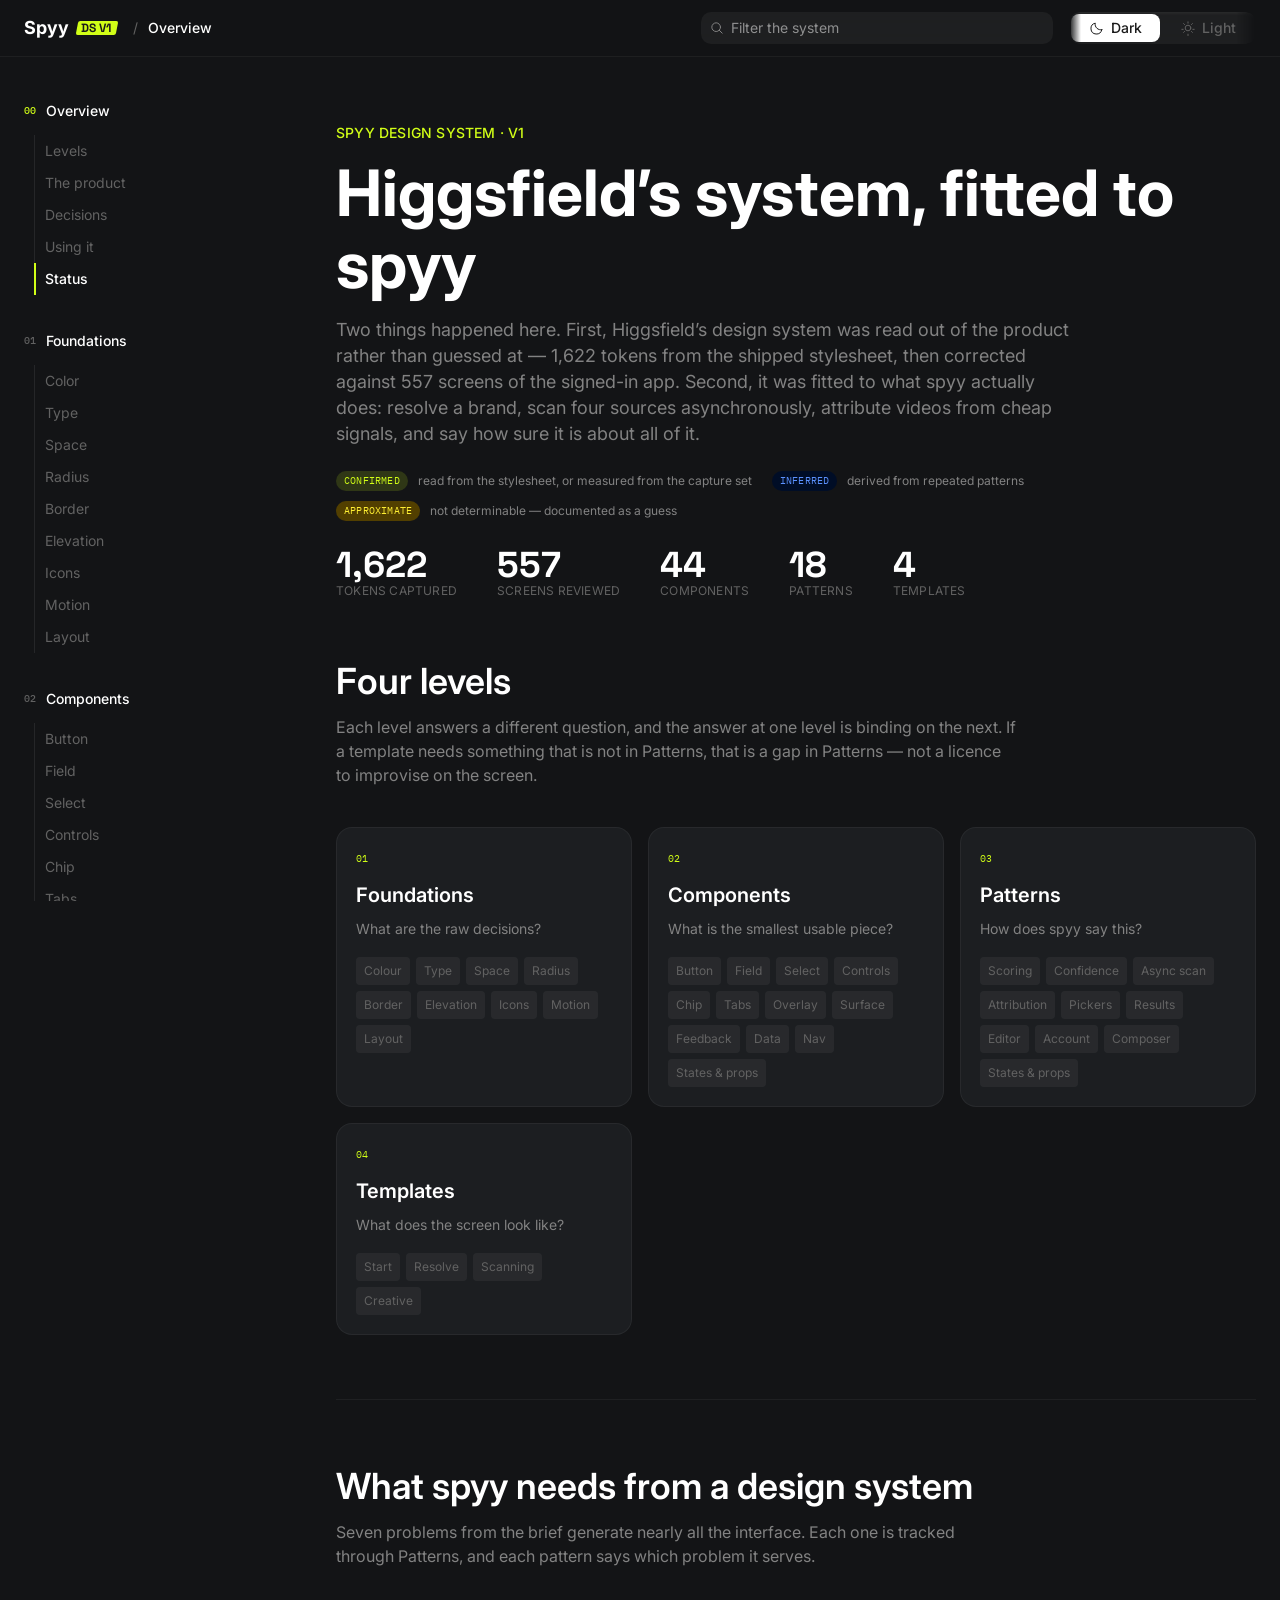
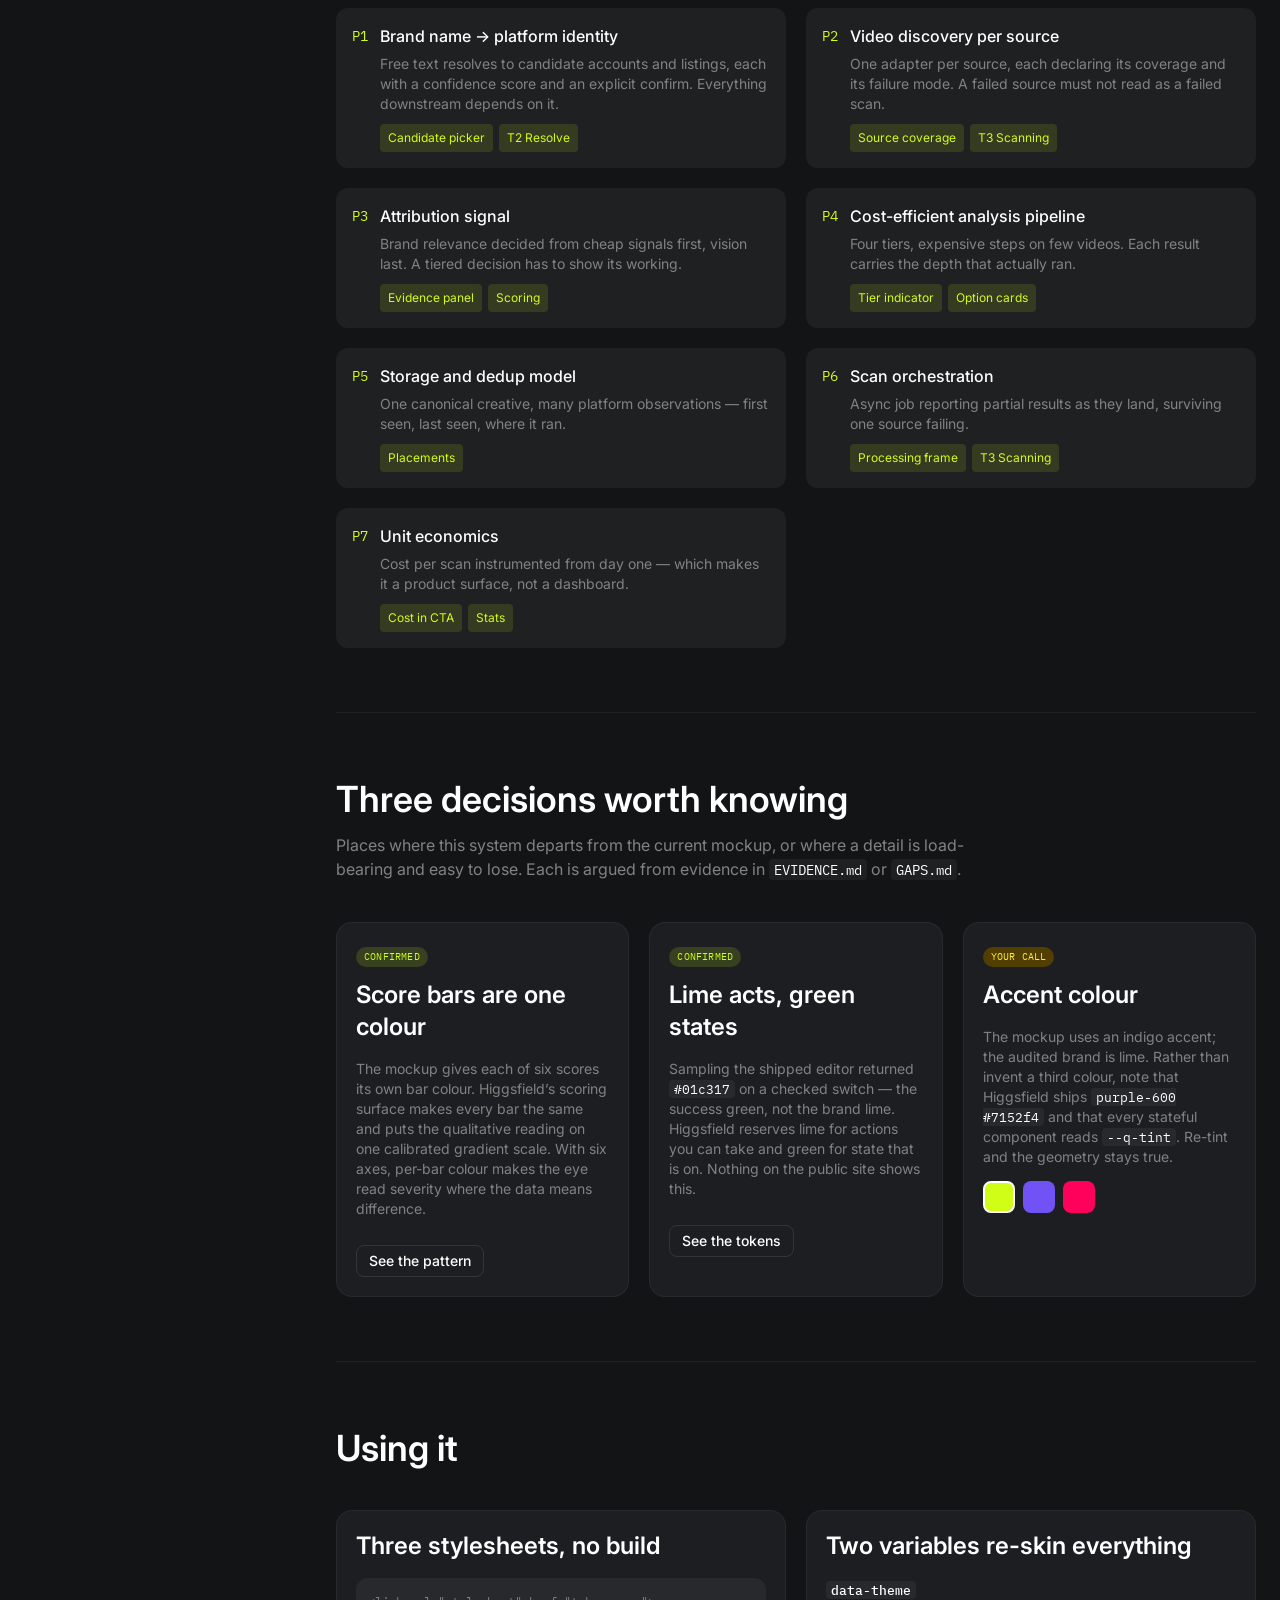
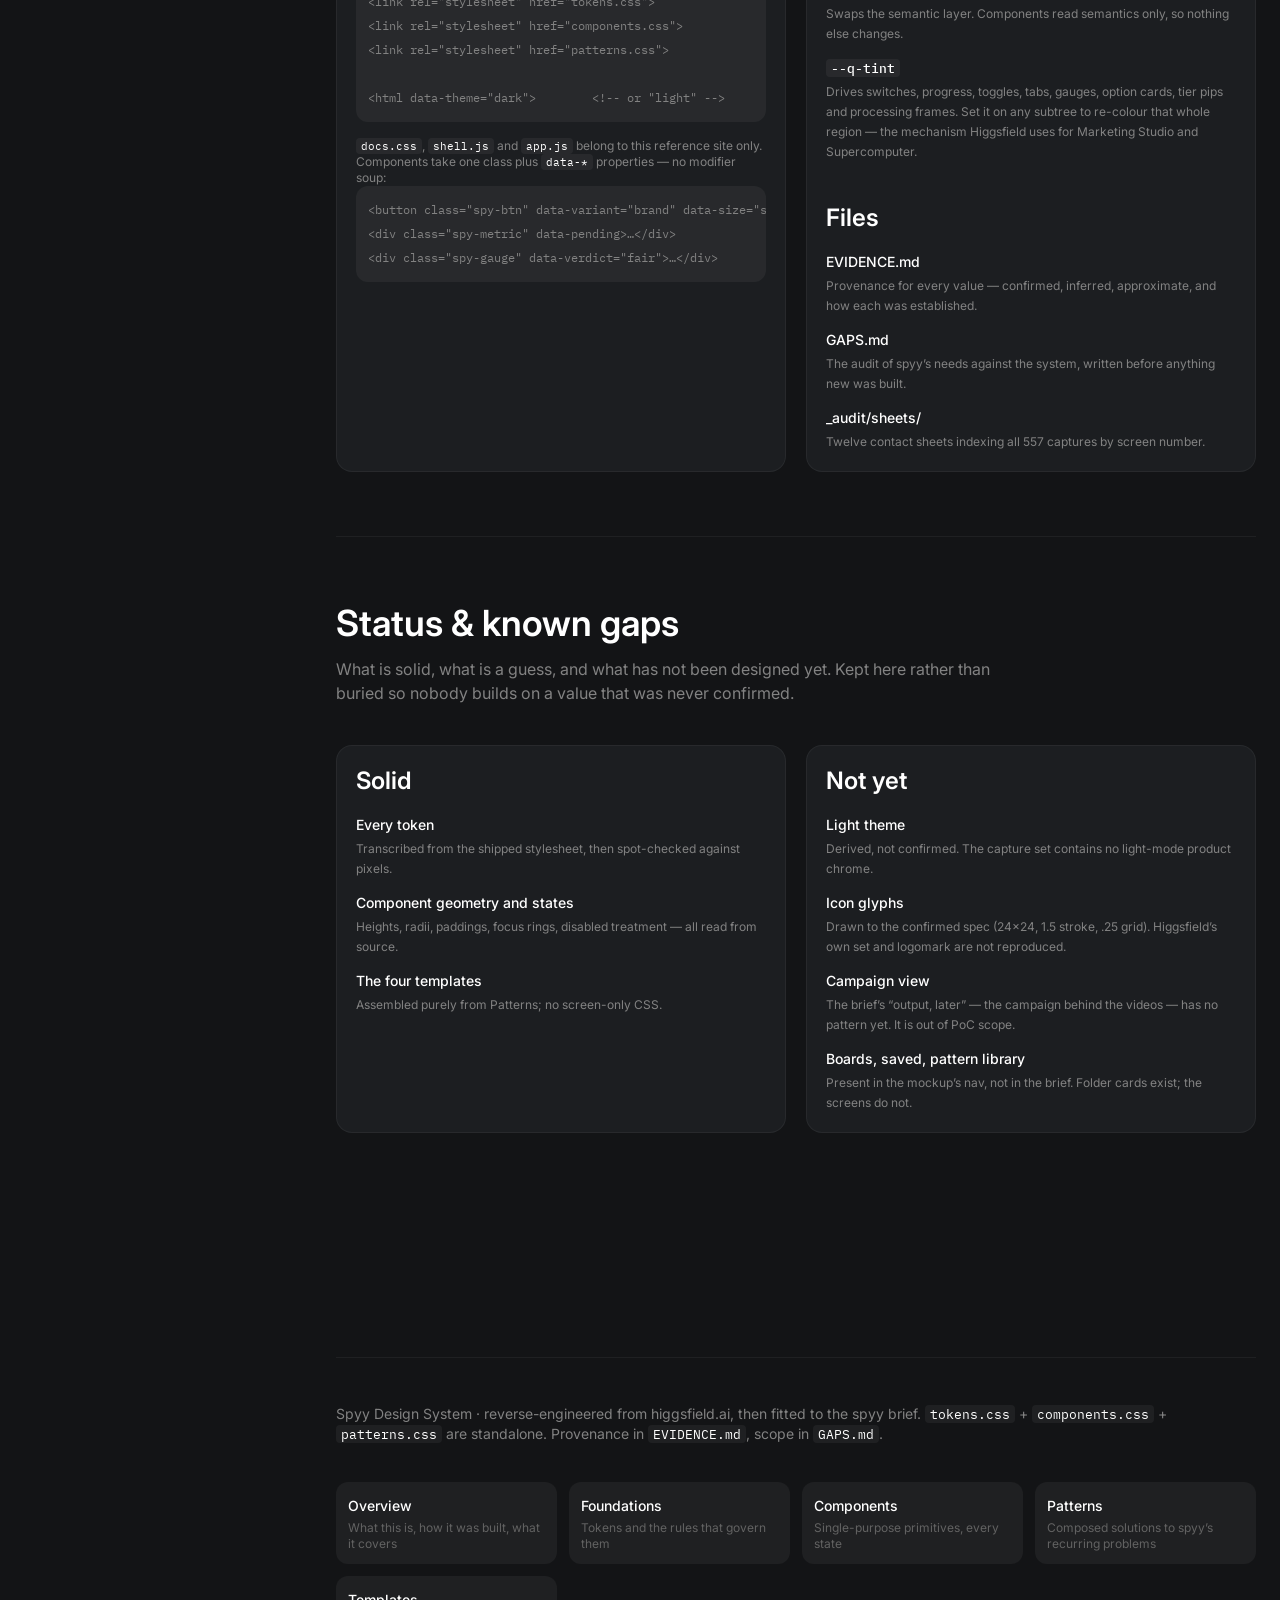
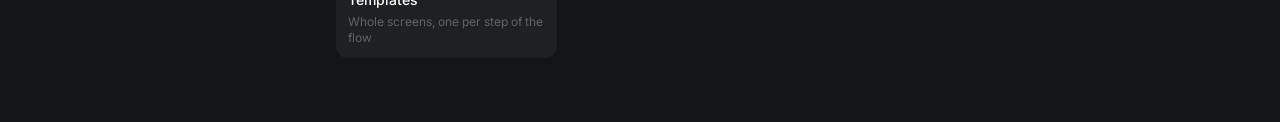
==== commit 607e082f: "Rebuild the reference site around a persistent contents rail The old chrome was two horizontal strip" ====
--- a/index.html
+++ b/index.html
@@ -25,12 +25,9 @@
     asynchronously, attribute videos from cheap signals, and say how sure it is about all of it.
   </p>
   <div class="doc-legend">
-    <span class="doc-ev" data-ev="c">Confirmed</span>
-    <span class="spy-caption-m spy-text-secondary">read from the stylesheet, or measured from the capture set</span>
-    <span class="doc-ev" data-ev="i">Inferred</span>
-    <span class="spy-caption-m spy-text-secondary">derived from repeated patterns</span>
-    <span class="doc-ev" data-ev="a">Approximate</span>
-    <span class="spy-caption-m spy-text-secondary">not determinable — documented as a guess</span>
+    <span class="doc-legend-item"><span class="doc-ev" data-ev="c">Confirmed</span> <span class="spy-caption-m spy-text-secondary">read from the stylesheet, or measured from the capture set</span></span>
+    <span class="doc-legend-item"><span class="doc-ev" data-ev="i">Inferred</span> <span class="spy-caption-m spy-text-secondary">derived from repeated patterns</span></span>
+    <span class="doc-legend-item"><span class="doc-ev" data-ev="a">Approximate</span> <span class="spy-caption-m spy-text-secondary">not determinable — documented as a guess</span></span>
   </div>
   <div class="doc-stats">
     <div class="doc-stat"><strong>1,622</strong><span>tokens captured</span></div>
@@ -41,9 +38,6 @@
   </div>
 </div>
 
-<nav class="doc-nav" aria-label="Sections">
-  <div class="spy-container doc-nav-inner" id="doc-nav-links"></div>
-</nav>
 
 <main class="spy-container doc-main">
 
--- a/tokens.css
+++ b/tokens.css
@@ -507,6 +507,17 @@
   --hf-color-button-disabled: #292b2c;
 
   /* Overlays */
+  /* Neutral fills — the quiet tinted surfaces underneath chips, code blocks,
+     tracks, tiles and count badges. Higgsfield paints them with WHITE alpha
+     because its product is dark; on a light surface the same fill is
+     invisible, so the semantic layer owns them and the light block flips them
+     to black alpha. Anything painted OVER generated media keeps the raw
+     white-alpha primitive instead, because media is dark in both themes.
+     [C] dark values, transcribed · [I] light values, derived              */
+  --hf-color-fill-subtle: var(--hf-color-transparent-light-05);
+  --hf-color-fill-default: var(--hf-color-transparent-light-10);
+  --hf-color-fill-strong: var(--hf-color-transparent-light-20);
+
   --hf-color-overlay-hover: var(--hf-color-transparent-light-05);
   --hf-color-overlay-dim-soft: var(--hf-color-transparent-light-05);
   --hf-color-overlay-dim-strong: var(--hf-color-transparent-light-20);
@@ -612,6 +623,10 @@
   --hf-color-button-tertiary: var(--hf-color-grey-150);
   --hf-color-button-disabled: #e4e4e4;
 
+  --hf-color-fill-subtle: var(--hf-color-transparent-dark-05);
+  --hf-color-fill-default: var(--hf-color-transparent-dark-10);
+  --hf-color-fill-strong: var(--hf-color-transparent-dark-20);
+
   --hf-color-overlay-hover: var(--hf-color-transparent-dark-05);
   --hf-color-overlay-dim-soft: var(--hf-color-transparent-dark-05);
   --hf-color-overlay-dim-strong: var(--hf-color-transparent-dark-10);
@@ -626,7 +641,7 @@
   --hf-color-state-success-fg-soft: var(--hf-color-green-600);
   --hf-color-state-warning-bg: var(--hf-color-yellow-100);
   --hf-color-state-warning-fg: var(--hf-color-yellow-900);
-  --hf-color-state-warning-fg-soft: var(--hf-color-yellow-800);
+  --hf-color-state-warning-fg-soft: var(--hf-color-yellow-900);  /* -800 is 2.87:1 on white */
   --hf-color-state-info-bg: var(--hf-color-blue-100);
   --hf-color-state-info-fg: var(--hf-color-blue-600);
   --hf-color-state-info-fg-soft: var(--hf-color-blue-500);
@@ -687,6 +702,11 @@
      rather than the brand colour. Sampled #01c317 in the shipped editor.  [C] */
   --hf-color-separator-success: #00c314;
 
+  /* Skeleton fill, sampled from the shipped loading states. Kept as its own
+     token because it is not on the surface ramp — it is a hair darker than
+     surface-control so a skeleton reads as absent content, not as a tile. [C] */
+  --hf-color-skeleton: #202227;
+
   /* The four surfaces the whole product is actually built from. Every region
      sampled across the capture set returned one of these.                 [C] */
   --hf-surface-app: #0f1113;       /* the settings / library page floor      */
@@ -694,9 +714,53 @@
   --hf-surface-card: #1c1e20;      /* cards, toolbars, active rows           */
   --hf-surface-control: #23262a;   /* secondary buttons, count badges        */
 
+  /* Ink for anything FILLED with the brand lime or a product tint.          [C]
+     --hf-color-text-inverse flips with the theme because the surface it sits
+     on flips too (white-on-dark becomes dark-on-white). A tint fill does NOT
+     flip — lime-500 is lime-500 in both themes — so its ink must not either.
+     This is the one text token deliberately left out of the light block.
+     Confirmed: Higgsfield's lime button carries #1a1a1a ink on the dark
+     product and on the white marketing pages alike.                          */
+  --hf-color-text-on-tint: var(--hf-color-grey-550);
+
+  /* Its counterpart, for a tint dark enough to need white ink — the Marketing
+     pink, for one. Also theme-constant, for the same reason.            [C] */
+  --hf-color-text-on-tint-inverse: var(--hf-color-grey-050);
+
+  /* Tint used as TEXT. On the dark product it is the tint itself; the light
+     block below darkens it. Components that PAINT with the tint keep using
+     --q-tint; only ones that SET TYPE in it use this.                   [C] */
+  --q-tint-text: var(--q-tint);
+
   /* Product tints. The same components re-skin per surface via --q-tint. [C]
      Confirmed by three differently-tinted surfaces in the capture set.       */
   --q-tint-default: var(--hf-color-lime-500);   /* core product            */
   --q-tint-marketing: var(--hf-color-pink-500); /* Marketing Studio        */
   --q-tint-compute: #35c6a8;                    /* Supercomputer (approx)  */
 }
+
+/* Light counterpart of the addendum. It has to live here, after the :root
+   block above: [data-theme="light"] and :root carry the same specificity, so
+   whichever comes last wins — an earlier light block would be overridden.
+   [I] Higgsfield ships no light build of the app chrome, so the four surfaces
+   are the dark ramp mirrored on the light ramp at the same relative steps:
+   floor lightest, then panel, card, control. The tints and the success green
+   are NOT repeated here — they are the same colour in both themes.          */
+[data-theme="light"] {
+  --hf-surface-app: var(--hf-color-grey-050);      /* #ffffff */
+  --hf-surface-panel: #fafafa;
+  --hf-surface-card: var(--hf-color-grey-100);     /* #f4f4f4 */
+  --hf-surface-control: #eaeaea;
+
+  /* Skeleton on light, derived at the same distance from the light ramp. [I] */
+  --hf-color-skeleton: #e4e4e4;
+
+  /* Tint used as TEXT (not as a fill) has to darken on a light background:
+     lime-500 on white is 1.17:1. The mix keeps this tint-agnostic, so the
+     Marketing pink and Supercomputer teal darken the same way.          [I] */
+  --q-tint-text: color-mix(in oklab, var(--q-tint) 62%, #000000);
+
+  /* Disabled text derived at grey-150 is 1.24:1 on white — far below the
+     3:1 that even a disabled control needs to stay readable.            [I] */
+  --hf-color-text-disabled: var(--hf-color-grey-250);
+}
--- a/components.css
+++ b/components.css
@@ -241,7 +241,7 @@
 /* brand — the lime pill. Press feedback is a filter, so the token stays one. */
 .spy-btn[data-variant="brand"] {
   background-color: var(--hf-color-button-brand);
-  color: var(--hf-color-text-inverse);
+  color: var(--hf-color-text-on-tint);
   --spy-btn-hover-overlay: transparent;
 }
 .spy-btn[data-variant="brand"]:hover { filter: brightness(0.8); }
@@ -275,7 +275,7 @@
 
 /* tertiary — 10% white glass. Blurs whatever sits behind it. */
 .spy-btn[data-variant="tertiary"] {
-  background-color: var(--hf-color-transparent-light-10);
+  background-color: var(--hf-color-fill-default);
   color: var(--hf-color-text-primary);
   backdrop-filter: blur(var(--hf-space-1000));
 }
@@ -342,7 +342,7 @@
     var(--hf-gradient-special-gloss-lime),
     linear-gradient(90deg, var(--hf-color-button-brand) 0%, var(--hf-color-button-brand) 100%);
   border: none;
-  color: var(--hf-color-text-inverse);
+  color: var(--hf-color-text-on-tint);
   --spy-btn-hover-overlay: transparent;
   box-shadow:
     inset 0 -3px 0 0 #829b19,
@@ -372,7 +372,7 @@
 
 /* marketing-tertiary / -ghost — frosted glass keys */
 .spy-btn[data-variant="marketing-tertiary"] {
-  background-color: var(--hf-color-transparent-light-05);
+  background-color: var(--hf-color-fill-subtle);
   border: var(--hf-border-width-thin) solid var(--hf-color-border-default);
   color: var(--hf-color-text-primary);
   --spy-btn-hover-overlay: transparent;
@@ -380,11 +380,11 @@
   backdrop-filter: blur(var(--hf-space-300));
 }
 .spy-btn[data-variant="marketing-tertiary"]:hover {
-  background-color: var(--hf-color-transparent-light-20);
+  background-color: var(--hf-color-fill-strong);
   border-color: transparent;
 }
 .spy-btn[data-variant="marketing-ghost"] {
-  background-color: var(--hf-color-transparent-light-05);
+  background-color: var(--hf-color-fill-subtle);
   border: none;
   color: var(--hf-color-text-primary);
   box-shadow: inset 0 var(--hf-border-width-thick) 3px 0 var(--hf-color-transparent-light-05);
@@ -704,7 +704,7 @@
   flex-shrink: 0;
   padding: var(--hf-space-050) var(--hf-space-100);
   border-radius: var(--hf-radius-100);
-  background-color: var(--hf-color-transparent-light-05);
+  background-color: var(--hf-color-fill-subtle);
   color: var(--hf-color-text-on-overlay-secondary);
   font-size: var(--hf-type-size-050);
   line-height: var(--hf-type-line-height-200);
@@ -903,7 +903,7 @@
 .spy-toggle:hover { background-color: var(--hf-color-overlay-hover); }
 .spy-toggle[data-pressed] {
   background-color: color-mix(in oklch, var(--q-tint) 10%, transparent);
-  color: var(--q-tint);
+  color: var(--q-tint-text);
 }
 .spy-toggle[data-size="sm"] { height: var(--hf-space-800); min-width: var(--hf-space-800); gap: var(--hf-space-100); padding-inline: var(--hf-space-200); }
 .spy-toggle[data-size="sm"] > .spy-icon { --spy-icon-size: var(--hf-icon-sm); }
@@ -957,7 +957,7 @@
   --spy-chip-hover-fg: var(--hf-color-text-primary);
   --spy-chip-hover-border: var(--hf-color-lime-900);
   --spy-chip-selected-bg: var(--hf-color-icon-accent);
-  --spy-chip-selected-fg: var(--hf-color-icon-inverse);
+  --spy-chip-selected-fg: var(--hf-color-text-on-tint);
   --spy-chip-ring: var(--hf-color-transparent-lime-20);
   --spy-chip-h: var(--hf-space-700);        /* 28px */
   --spy-chip-gap: var(--hf-space-100);
@@ -1041,7 +1041,7 @@
   white-space: nowrap;
   color: currentColor;
 }
-.spy-badge[data-variant="lime"]        { --spy-badge-bg: var(--hf-color-brand-primary); --spy-badge-fg: var(--hf-color-text-inverse); }
+.spy-badge[data-variant="lime"]        { --spy-badge-bg: var(--hf-color-brand-primary); --spy-badge-fg: var(--hf-color-text-on-tint); }
 .spy-badge[data-variant="lime-subtle"] { --spy-badge-bg: var(--hf-color-transparent-lime-15); --spy-badge-fg: var(--hf-color-text-link); }
 .spy-badge[data-variant="pink"]        { --spy-badge-bg: var(--hf-gradient-badge-pink); }
 .spy-badge[data-variant="blue"]        { --spy-badge-bg: var(--hf-gradient-badge-blue); }
@@ -1059,7 +1059,7 @@
   display: inline-flex; align-items: center; gap: var(--hf-space-100);
   padding: var(--hf-space-050) var(--hf-space-150);
   border-radius: var(--hf-radius-100);
-  background-color: var(--hf-color-transparent-light-05);
+  background-color: var(--hf-color-fill-subtle);
   color: var(--hf-color-text-on-overlay-secondary);
   font-size: var(--hf-type-size-050);
   line-height: var(--hf-type-line-height-200);
@@ -1310,7 +1310,7 @@
 .spy-modal-workspace {
   flex: auto; min-width: 0; min-height: 0; overflow: auto;
   border-radius: var(--hf-radius-400);
-  background-color: var(--hf-color-transparent-light-05);
+  background-color: var(--hf-color-fill-subtle);
   color: var(--hf-color-text-primary);
 }
 .spy-modal-actions { display: flex; align-items: center; gap: var(--hf-space-150); padding: var(--hf-space-100); margin-inline-start: auto; flex-shrink: 0; }
@@ -1476,12 +1476,12 @@
 .spy-nav-item[data-open] { background-color: var(--hf-color-overlay-hover); color: var(--hf-color-text-primary); }
 .spy-nav-item[data-active],
 .spy-nav-item[aria-current="page"] { color: var(--hf-color-text-primary); }
-.spy-nav-item[data-accent][data-active] { color: var(--hf-color-brand-primary); text-shadow: 0 0 8px var(--hf-color-brand-primary); }
+.spy-nav-item[data-accent][data-active] { color: var(--q-tint-text); text-shadow: 0 0 8px var(--hf-color-brand-primary); }
 .spy-nav-item[data-disabled] { color: var(--hf-color-text-disabled); pointer-events: none; }
 
 .spy-nav-actions { display: flex; align-items: center; gap: var(--hf-space-300); margin-inline-start: auto; flex-shrink: 0; }
 .spy-nav-actions-group { display: flex; align-items: center; gap: var(--hf-space-100); }
-.spy-nav-actions-divider { width: 1px; height: 12px; background-color: var(--hf-color-transparent-light-15); flex: none; }
+.spy-nav-actions-divider { width: 1px; height: 12px; background-color: var(--hf-color-fill-strong); flex: none; }
 .spy-nav-action {
   display: inline-flex; align-items: center; justify-content: center;
   gap: var(--hf-space-100); flex: none;
@@ -1489,7 +1489,7 @@
   padding-inline: var(--hf-space-300);
   border: none;
   border-radius: var(--hf-radius-250);
-  background-color: var(--hf-color-transparent-light-05);
+  background-color: var(--hf-color-fill-subtle);
   box-shadow: inset 0 var(--hf-border-width-medium) 3px var(--hf-color-transparent-light-05);
   color: var(--hf-color-text-primary);
   font-family: var(--hf-type-family-secondary);
@@ -1603,7 +1603,7 @@
   display: inline-flex; align-items: center; justify-content: center; flex: none;
   width: var(--hf-space-600); height: var(--hf-space-600);
   border-radius: var(--hf-radius-200);
-  background-color: var(--hf-color-transparent-light-05);
+  background-color: var(--hf-color-fill-subtle);
   box-shadow: var(--hf-shadow-inset-tile-hairline);
   color: var(--hf-color-icon-secondary);
   overflow: hidden;
@@ -1645,7 +1645,7 @@
   padding-inline: var(--hf-space-100);
   border: var(--hf-border-width-thin) solid var(--hf-color-border-default);
   border-radius: var(--hf-radius-full);
-  background-color: var(--hf-color-transparent-light-10);
+  background-color: var(--hf-color-fill-default);
   color: var(--hf-color-transparent-light-50);
   font-size: var(--hf-type-size-050);
   white-space: nowrap; z-index: 1;
@@ -1703,7 +1703,7 @@
   position: relative;
   display: inline-flex; align-items: center; justify-content: center; flex: none;
   width: var(--spy-loader-size); height: var(--spy-loader-size);
-  color: var(--q-tint);
+  color: var(--q-tint-text);
 }
 .spy-loader-spinner { width: var(--spy-loader-size); height: var(--spy-loader-size); animation: spy-spin var(--hf-duration-800) var(--hf-ease-linear) infinite; }
 .spy-loader-dots { display: inline-flex; align-items: center; gap: var(--hf-space-100); }
@@ -1727,7 +1727,7 @@
 
 /* Skeleton — note the shimmer runs VERTICALLY and darkens, it does not
    sweep a light band horizontally.                                       [C] */
-.spy-skeleton { position: relative; background-color: #202227; border-radius: var(--hf-radius-200); overflow: hidden; }
+.spy-skeleton { position: relative; background-color: var(--hf-color-skeleton); border-radius: var(--hf-radius-200); overflow: hidden; }
 .spy-skeleton::after {
   content: ""; position: absolute; top: 100%; left: 0;
   width: 100%; height: 100%;
@@ -1815,7 +1815,7 @@
   transition: background-color var(--hf-duration-150) ease, color var(--hf-duration-150) ease;
 }
 .spy-pagination-item:hover { background-color: var(--hf-color-overlay-hover); color: var(--hf-color-text-primary); }
-.spy-pagination-item[data-active] { background-color: var(--hf-color-transparent-light-10); color: var(--hf-color-text-primary); }
+.spy-pagination-item[data-active] { background-color: var(--hf-color-fill-default); color: var(--hf-color-text-primary); }
 .spy-pagination-item[data-disabled] { color: var(--hf-color-text-disabled); pointer-events: none; }
 .spy-pagination-ellipsis { color: var(--hf-color-text-tertiary); padding-inline: var(--hf-space-100); }
 
@@ -1845,7 +1845,7 @@
   display: flex; align-items: flex-start; gap: var(--hf-space-200);
   padding: var(--hf-space-300);
   border-radius: var(--hf-radius-300);
-  background-color: var(--hf-color-transparent-light-05);
+  background-color: var(--hf-color-fill-subtle);
   color: var(--hf-color-text-primary);
   font-size: var(--hf-type-size-200);
   line-height: var(--hf-type-line-height-500);
@@ -2047,7 +2047,7 @@
 }
 .spy-icon-tile > .spy-icon { --spy-icon-size: var(--hf-icon-sm); }
 .spy-icon-tile[data-size="lg"] { width: var(--hf-space-800); height: var(--hf-space-800); border-radius: var(--hf-radius-250); }
-.spy-icon-tile[data-tone="brand"]   { background-color: var(--hf-color-brand-primary); color: var(--hf-color-text-inverse); }
+.spy-icon-tile[data-tone="brand"]   { background-color: var(--hf-color-brand-primary); color: var(--hf-color-text-on-tint); }
 .spy-icon-tile[data-tone="pink"]    { background-color: var(--hf-color-brand-pink); color: var(--hf-color-text-primary); }
 .spy-icon-tile[data-tone="purple"]  { background-color: var(--hf-color-purple-600); color: var(--hf-color-text-primary); }
 .spy-icon-tile[data-tone="orange"]  { background-color: var(--hf-color-orange-600); color: var(--hf-color-text-primary); }
@@ -2083,7 +2083,7 @@
   display: flex; align-items: center; gap: var(--hf-space-300);
   padding: var(--hf-space-300) var(--hf-space-400);
   border-radius: var(--hf-radius-300);
-  background-color: var(--hf-color-transparent-light-05);
+  background-color: var(--hf-color-fill-subtle);
 }
 .spy-notice-text { display: flex; flex-direction: column; gap: 2px; flex: 1 1 0; min-width: 0; }
 .spy-notice-title { color: var(--hf-color-text-primary); font-size: var(--hf-type-size-300); line-height: var(--hf-type-line-height-600); font-weight: var(--hf-type-weight-semi-bold); }
@@ -2125,7 +2125,7 @@
    nested container one step up from the panel surface. */
 .spy-panel-section {
   border-radius: var(--hf-radius-300);
-  background-color: var(--hf-color-transparent-light-05);
+  background-color: var(--hf-color-fill-subtle);
   overflow: hidden;
 }
 .spy-panel-section-header {
@@ -2255,7 +2255,7 @@
 }
 .spy-tool > .spy-icon { --spy-icon-size: var(--hf-icon-md); color: var(--hf-color-icon-secondary); }
 .spy-tool:hover { background-color: var(--hf-color-overlay-hover); }
-.spy-tool[data-active] { background-color: var(--hf-color-transparent-light-10); }
+.spy-tool[data-active] { background-color: var(--hf-color-fill-default); }
 .spy-tool[data-active] > .spy-icon { color: var(--hf-color-icon-primary); }
 .spy-tool:focus-visible { box-shadow: 0 0 0 var(--hf-border-width-thick) var(--hf-color-border-focus); }
 
@@ -2284,8 +2284,8 @@
   font-weight: var(--hf-type-weight-medium);
   font-variant-numeric: tabular-nums;
 }
-.spy-step[data-state="done"] .spy-step-dot { background-color: var(--q-tint); color: var(--hf-color-text-inverse); }
-.spy-step[data-state="active"] .spy-step-dot { background-color: transparent; color: var(--q-tint); box-shadow: inset 0 0 0 var(--hf-border-width-medium) var(--q-tint); }
+.spy-step[data-state="done"] .spy-step-dot { background-color: var(--q-tint); color: var(--hf-color-text-on-tint); }
+.spy-step[data-state="active"] .spy-step-dot { background-color: transparent; color: var(--q-tint-text); box-shadow: inset 0 0 0 var(--hf-border-width-medium) var(--q-tint); }
 .spy-step-text { display: flex; flex-direction: column; gap: 2px; min-width: 0; padding-top: 2px; }
 .spy-step-title { color: var(--hf-color-text-primary); font-size: var(--hf-type-size-200); line-height: var(--hf-type-line-height-500); font-weight: var(--hf-type-weight-medium); }
 .spy-step-description { color: var(--hf-color-text-secondary); font-size: var(--hf-type-size-100); line-height: var(--hf-type-line-height-300); }
--- a/patterns.css
+++ b/patterns.css
@@ -24,7 +24,9 @@
 .spy-page-header-text { flex: 1 1 24rem; min-width: 0; display: flex; flex-direction: column; gap: var(--hf-space-200); }
 .spy-page-title { margin: 0; font-family: var(--hf-type-family-primary); font-size: var(--hf-type-size-1000); line-height: var(--hf-type-line-height-1100); font-weight: var(--hf-type-weight-bold); letter-spacing: var(--hf-tracking-display); color: var(--hf-color-text-primary); }
 .spy-page-subtitle { margin: 0; color: var(--hf-color-text-secondary); font-size: var(--hf-type-size-300); line-height: var(--hf-type-line-height-700); max-width: 68ch; }
-.spy-page-actions { display: flex; align-items: center; gap: var(--hf-space-200); flex-shrink: 0; margin-inline-start: auto; }
+/* shrink:0 keeps the actions at full size beside the title on wide screens;
+   max-width:100% lets them wrap onto their own line instead of spilling. */
+.spy-page-actions { display: flex; align-items: center; gap: var(--hf-space-200); flex-wrap: wrap; flex-shrink: 0; max-width: 100%; margin-inline-start: auto; }
 
 /* Keyboard hint chip — ⌘ K in the nav search.                            [C] */
 .spy-kbd {
@@ -32,7 +34,7 @@
   min-width: var(--hf-space-500); height: var(--hf-space-500);
   padding-inline: var(--hf-space-150);
   border-radius: var(--hf-radius-150);
-  background-color: var(--hf-color-transparent-light-10);
+  background-color: var(--hf-color-fill-default);
   color: var(--hf-color-text-secondary);
   font-family: var(--hf-type-family-secondary);
   font-size: var(--hf-type-size-100);
@@ -74,7 +76,7 @@
   position: relative;
   height: var(--hf-space-100);                 /* 4px */
   border-radius: var(--hf-radius-full);
-  background-color: var(--hf-color-transparent-light-10);
+  background-color: var(--hf-color-fill-default);
   overflow: hidden;
 }
 .spy-metric-fill {
@@ -108,7 +110,7 @@
   position: relative;
   height: var(--hf-space-150);                 /* 6px */
   border-radius: var(--hf-radius-full);
-  background-color: var(--hf-color-transparent-light-10);
+  background-color: var(--hf-color-fill-default);
   overflow: hidden;
 }
 .spy-score-scale-fill {
@@ -160,7 +162,7 @@
   font-size: var(--hf-type-size-100); line-height: var(--hf-type-line-height-300);
   font-weight: var(--hf-type-weight-medium);
 }
-.spy-gauge[data-verdict="good"] .spy-gauge-verdict { background-color: var(--hf-color-brand-primary); color: var(--hf-color-text-inverse); }
+.spy-gauge[data-verdict="good"] .spy-gauge-verdict { background-color: var(--hf-color-brand-primary); color: var(--hf-color-text-on-tint); }
 .spy-gauge[data-verdict="fair"] .spy-gauge-verdict { background-color: var(--hf-color-state-warning-bg); color: var(--hf-color-state-warning-fg-soft); }
 .spy-gauge[data-verdict="bad"]  .spy-gauge-verdict { background-color: var(--hf-color-state-error-bg); color: var(--hf-color-state-error-fg-soft); }
 .spy-gauge[data-size="sm"] { --spy-gauge-size: 6rem; --spy-gauge-stroke: 10; }
@@ -202,6 +204,7 @@
 }
 .spy-verdict:last-child { border-bottom: none; }
 .spy-verdict:hover { background-color: var(--hf-color-overlay-hover); }
+.spy-verdict:focus-visible { outline: none; box-shadow: inset 0 0 0 var(--hf-border-width-medium) var(--hf-color-border-focus); }
 .spy-verdict-icon {
   display: inline-flex; align-items: center; justify-content: center; flex-shrink: 0;
   width: var(--hf-space-600); height: var(--hf-space-600);
@@ -255,19 +258,19 @@
    quote, impact chip. Composed from list rows and chips; no new visual.
    ------------------------------------------------------------------------ */
 .spy-ranked { display: flex; flex-direction: column; }
-.spy-ranked-item { display: flex; align-items: flex-start; gap: var(--hf-space-300); padding: var(--hf-space-300) 0; border-bottom: var(--hf-border-width-thin) solid var(--hf-color-divider-primary); }
+.spy-ranked-item { display: flex; align-items: flex-start; flex-wrap: wrap; gap: var(--hf-space-300); padding: var(--hf-space-300) 0; border-bottom: var(--hf-border-width-thin) solid var(--hf-color-divider-primary); }
 .spy-ranked-item:last-child { border-bottom: none; }
 .spy-ranked-index {
   display: inline-flex; align-items: center; justify-content: center; flex-shrink: 0;
   width: var(--hf-space-600); height: var(--hf-space-600);
   border-radius: var(--hf-radius-full);
-  background-color: var(--hf-color-transparent-light-10);
+  background-color: var(--hf-color-fill-default);
   color: var(--hf-color-text-secondary);
   font-size: var(--hf-type-size-100); font-weight: var(--hf-type-weight-medium);
   font-variant-numeric: tabular-nums;
 }
-.spy-ranked-title { flex: 0 0 11rem; color: var(--hf-color-text-primary); font-size: var(--hf-type-size-300); line-height: var(--hf-type-line-height-600); font-weight: var(--hf-type-weight-medium); }
-.spy-ranked-detail { flex: 1 1 0; min-width: 0; color: var(--hf-color-text-secondary); font-size: var(--hf-type-size-300); line-height: var(--hf-type-line-height-600); }
+.spy-ranked-title { flex: 1 1 11rem; color: var(--hf-color-text-primary); font-size: var(--hf-type-size-300); line-height: var(--hf-type-line-height-600); font-weight: var(--hf-type-weight-medium); }
+.spy-ranked-detail { flex: 1 1 14rem; min-width: 0; overflow-wrap: anywhere; color: var(--hf-color-text-secondary); font-size: var(--hf-type-size-300); line-height: var(--hf-type-line-height-600); }
 .spy-impact {
   flex-shrink: 0;
   display: inline-flex; align-items: center;
@@ -278,8 +281,8 @@
   font-weight: var(--hf-type-weight-medium);
 }
 .spy-impact[data-level="high"]   { background-color: var(--hf-color-state-error-bg); color: var(--hf-color-state-error-fg-soft); }
-.spy-impact[data-level="medium"] { background-color: var(--hf-color-transparent-light-10); color: var(--hf-color-text-secondary); }
-.spy-impact[data-level="low"]    { background-color: var(--hf-color-transparent-light-05); color: var(--hf-color-text-tertiary); }
+.spy-impact[data-level="medium"] { background-color: var(--hf-color-fill-default); color: var(--hf-color-text-secondary); }
+.spy-impact[data-level="low"]    { background-color: var(--hf-color-fill-subtle); color: var(--hf-color-text-tertiary); }
 
 /* ---------------------------------------------------------------------------
    CLASSIFICATION LIST                                               [C] · P3
@@ -287,20 +290,20 @@
    chips. Read-only metadata — if a value is editable it is a Field, not this.
    ------------------------------------------------------------------------ */
 .spy-classify { display: flex; flex-direction: column; gap: var(--hf-space-100); }
-.spy-classify-row { display: flex; align-items: center; gap: var(--hf-space-300); min-height: var(--hf-space-800); }
+.spy-classify-row { display: flex; align-items: center; gap: var(--hf-space-300); min-height: var(--hf-space-800); flex-wrap: wrap; }
 .spy-classify-row > .spy-icon { --spy-icon-size: var(--hf-icon-sm); color: var(--hf-color-icon-tertiary); flex-shrink: 0; }
-.spy-classify-label { flex: 0 0 9rem; color: var(--hf-color-text-secondary); font-size: var(--hf-type-size-200); line-height: var(--hf-type-line-height-500); }
-.spy-classify-values { flex: 1 1 0; min-width: 0; display: flex; flex-wrap: wrap; gap: var(--hf-space-150); }
+.spy-classify-label { flex: 1 1 9rem; color: var(--hf-color-text-secondary); font-size: var(--hf-type-size-200); line-height: var(--hf-type-line-height-500); }
+.spy-classify-values { flex: 1 1 12rem; min-width: 0; display: flex; flex-wrap: wrap; gap: var(--hf-space-150); }
 .spy-classify-value {
   display: inline-flex; align-items: center;
   height: var(--hf-space-600);
   padding-inline: var(--hf-space-250);
   border-radius: var(--hf-radius-150);
-  background-color: var(--hf-color-transparent-light-10);
+  background-color: var(--hf-color-fill-default);
   color: var(--hf-color-text-primary);
   font-size: var(--hf-type-size-200); line-height: 1;
 }
-.spy-classify-value[data-tone="tint"] { background-color: color-mix(in oklch, var(--q-tint) 18%, transparent); color: var(--q-tint); }
+.spy-classify-value[data-tone="tint"] { background-color: color-mix(in oklch, var(--q-tint) 18%, transparent); color: var(--q-tint-text); }
 
 /* ---------------------------------------------------------------------------
    OPTION CARD                                                       [C] · P4
@@ -331,9 +334,16 @@
 }
 .spy-option > .spy-icon { --spy-icon-size: var(--hf-icon-lg); color: var(--hf-color-icon-secondary); }
 .spy-option:hover { border-color: var(--hf-color-border-strong); color: var(--hf-color-text-primary); }
-.spy-option[data-selected] { border-color: var(--q-tint); color: var(--q-tint); }
-.spy-option[data-selected] > .spy-icon { color: var(--q-tint); }
-.spy-option:focus-visible { box-shadow: 0 0 0 var(--hf-border-width-thick) var(--hf-color-transparent-lime-20); }
+.spy-option[data-selected] { border-color: var(--q-tint-text); color: var(--q-tint-text); }
+.spy-option[data-selected] > .spy-icon { color: var(--q-tint-text); }
+/* the one focus ring: 2px of page colour, then 4px of tint. Same recipe as
+   .spy-btn — patterns never invent their own. [C] */
+.spy-option:focus-visible {
+  outline: var(--hf-border-width-thick) solid transparent;
+  box-shadow:
+    0 0 0 var(--hf-border-width-thick) var(--hf-color-background-primary),
+    0 0 0 var(--hf-space-100) var(--hf-color-border-focus);
+}
 .spy-option[data-disabled] { opacity: 0.5; pointer-events: none; }
 .spy-option-caption { color: var(--hf-color-text-tertiary); font-size: var(--hf-type-size-100); }
 
@@ -373,12 +383,16 @@
   height: var(--hf-space-600);
   padding-inline: var(--hf-space-150) var(--hf-space-250);
   border-radius: var(--hf-radius-150);
-  background-color: var(--hf-color-transparent-light-05);
+  background-color: var(--hf-color-fill-subtle);
   color: var(--hf-color-text-primary);
   font-size: var(--hf-type-size-100); line-height: 1;
   font-weight: var(--hf-type-weight-medium);
   white-space: nowrap;
 }
+/* the badge is used in dense rows (coverage, evidence, ranked lists) where it
+   can be squeezed below its natural width: it truncates rather than spilling. */
+.spy-source { min-width: 0; overflow: hidden; }
+.spy-source > span:last-child { overflow: hidden; text-overflow: ellipsis; }
 .spy-source-dot { width: var(--hf-space-200); height: var(--hf-space-200); border-radius: var(--hf-radius-full); flex-shrink: 0; background-color: var(--spy-source-color, var(--hf-color-text-tertiary)); }
 .spy-source[data-source="meta"]     { --spy-source-color: #0064e0; }
 .spy-source[data-source="tiktok"]   { --spy-source-color: #25f4ee; }
@@ -395,14 +409,17 @@
    ------------------------------------------------------------------------ */
 .spy-coverage { display: flex; flex-direction: column; }
 .spy-coverage-row {
-  display: flex; align-items: center; gap: var(--hf-space-300);
+  display: flex; align-items: center; flex-wrap: wrap;
+  gap: var(--hf-space-200) var(--hf-space-300);
   min-height: var(--hf-space-1400);
   padding: var(--hf-space-250) 0;
   border-bottom: var(--hf-border-width-thin) solid var(--hf-color-divider-primary);
 }
 .spy-coverage-row:last-child { border-bottom: none; }
-.spy-coverage-name { flex: 1 1 0; min-width: 0; display: flex; align-items: center; gap: var(--hf-space-250); color: var(--hf-color-text-primary); font-size: var(--hf-type-size-300); line-height: var(--hf-type-line-height-600); }
-.spy-coverage-count { flex-shrink: 0; color: var(--hf-color-text-secondary); font-size: var(--hf-type-size-200); font-variant-numeric: tabular-nums; }
+.spy-coverage-name { flex: 1 1 8rem; min-width: 0; display: flex; align-items: center; gap: var(--hf-space-250); overflow: hidden; color: var(--hf-color-text-primary); font-size: var(--hf-type-size-300); line-height: var(--hf-type-line-height-600); }
+.spy-coverage-name > .spy-source { min-width: 0; overflow: hidden; }
+.spy-coverage-name > .spy-source > span:last-child { overflow: hidden; text-overflow: ellipsis; }
+.spy-coverage-count { flex: 0 1 auto; min-width: 0; margin-inline-start: auto; color: var(--hf-color-text-secondary); font-size: var(--hf-type-size-200); font-variant-numeric: tabular-nums; white-space: nowrap; overflow: hidden; text-overflow: ellipsis; }
 .spy-coverage-status {
   flex-shrink: 0;
   display: inline-flex; align-items: center; gap: var(--hf-space-150);
@@ -413,10 +430,10 @@
 }
 .spy-coverage-status > .spy-icon { --spy-icon-size: var(--hf-icon-xs); }
 .spy-coverage-status[data-state="done"]    { background-color: var(--hf-color-state-success-bg); color: var(--hf-color-state-success-fg-soft); }
-.spy-coverage-status[data-state="running"] { background-color: var(--hf-color-transparent-light-10); color: var(--hf-color-text-secondary); }
+.spy-coverage-status[data-state="running"] { background-color: var(--hf-color-fill-default); color: var(--hf-color-text-secondary); }
 .spy-coverage-status[data-state="partial"] { background-color: var(--hf-color-state-warning-bg); color: var(--hf-color-state-warning-fg-soft); }
 .spy-coverage-status[data-state="failed"]  { background-color: var(--hf-color-state-error-bg); color: var(--hf-color-state-error-fg-soft); }
-.spy-coverage-status[data-state="skipped"] { background-color: var(--hf-color-transparent-light-05); color: var(--hf-color-text-tertiary); }
+.spy-coverage-status[data-state="skipped"] { background-color: var(--hf-color-fill-subtle); color: var(--hf-color-text-tertiary); }
 .spy-coverage-status[data-state="running"] > .spy-icon { animation: spy-spin var(--hf-duration-1000) var(--hf-ease-linear) infinite; }
 
 /* ---------------------------------------------------------------------------
@@ -427,7 +444,7 @@
    ------------------------------------------------------------------------ */
 .spy-tier { display: inline-flex; align-items: center; gap: var(--hf-space-250); }
 .spy-tier-pips { display: inline-flex; gap: 3px; }
-.spy-tier-pip { width: var(--hf-space-300); height: var(--hf-space-150); border-radius: 1px; background-color: var(--hf-color-transparent-light-10); }
+.spy-tier-pip { width: var(--hf-space-300); height: var(--hf-space-150); border-radius: 1px; background-color: var(--hf-color-fill-default); }
 .spy-tier-pip[data-on] { background-color: var(--q-tint); }
 .spy-tier-label { color: var(--hf-color-text-secondary); font-size: var(--hf-type-size-100); line-height: var(--hf-type-line-height-300); white-space: nowrap; }
 
@@ -442,7 +459,8 @@
   position: relative;
   border: var(--hf-border-width-thick) solid var(--q-tint);
   border-radius: var(--hf-radius-400);
-  padding: var(--hf-space-600) var(--hf-space-400) var(--hf-space-400);
+  /* top padding must clear the 32px badge that notches into the corner */
+  padding: var(--hf-space-1000) var(--hf-space-400) var(--hf-space-400);
   background-color: var(--hf-color-background-primary);
 }
 .spy-processing-badge {
@@ -452,13 +470,13 @@
   padding-inline: var(--hf-space-300);
   border-radius: var(--hf-radius-400) 0 var(--hf-radius-300) 0;
   background-color: var(--q-tint);
-  color: var(--hf-color-text-inverse);
+  color: var(--hf-color-text-on-tint);
   font-size: var(--hf-type-size-200); line-height: 1;
   font-weight: var(--hf-type-weight-medium);
 }
 .spy-processing-badge > .spy-icon { --spy-icon-size: var(--hf-icon-sm); animation: spy-spin var(--hf-duration-1000) var(--hf-ease-linear) infinite; }
 .spy-processing[data-state="done"]   { border-color: var(--hf-color-state-success-fg); }
-.spy-processing[data-state="done"]   .spy-processing-badge { background-color: var(--hf-color-state-success-fg); }
+.spy-processing[data-state="done"]   .spy-processing-badge { background-color: var(--hf-color-state-success-fg); color: var(--hf-color-text-inverse); }
 .spy-processing[data-state="done"]   .spy-processing-badge > .spy-icon { animation: none; }
 .spy-processing[data-state="failed"] { border-color: var(--hf-color-state-error-fg); }
 .spy-processing[data-state="failed"] .spy-processing-badge { background-color: var(--hf-color-state-error-fg); color: var(--hf-color-text-primary); }
@@ -479,7 +497,7 @@
   padding: var(--hf-space-300);
   border: var(--hf-border-width-thin) solid var(--hf-color-border-subtle);
   border-radius: var(--hf-radius-300);
-  background-color: var(--hf-color-transparent-light-05);
+  background-color: var(--hf-color-fill-subtle);
   color: var(--hf-color-text-primary);
   text-align: start; cursor: pointer; outline: none;
   transition-property: border-color, background-color, box-shadow;
@@ -487,7 +505,12 @@
 }
 .spy-candidate:hover { border-color: var(--hf-color-border-strong); }
 .spy-candidate[data-selected] { border-color: var(--q-tint); background-color: color-mix(in oklch, var(--q-tint) 8%, transparent); }
-.spy-candidate:focus-visible { box-shadow: 0 0 0 var(--hf-border-width-thick) var(--hf-color-transparent-lime-20); }
+.spy-candidate:focus-visible {
+  outline: var(--hf-border-width-thick) solid transparent;
+  box-shadow:
+    0 0 0 var(--hf-border-width-thick) var(--hf-color-background-primary),
+    0 0 0 var(--hf-space-100) var(--hf-color-border-focus);
+}
 .spy-candidate-avatar {
   flex-shrink: 0;
   width: var(--hf-space-1200); height: var(--hf-space-1200);
@@ -565,6 +588,7 @@
 }
 .spy-result:hover .spy-result-actions,
 .spy-result:focus-within .spy-result-actions { opacity: 1; translate: 0 0; }
+.spy-result:focus-within .spy-result-media { box-shadow: inset 0 0 0 var(--hf-border-width-medium) var(--hf-color-border-focus); }
 .spy-result-top { position: absolute; inset-inline: var(--hf-space-200); top: var(--hf-space-200); display: flex; align-items: flex-start; justify-content: space-between; gap: var(--hf-space-200); }
 .spy-result-duration {
   display: inline-flex; align-items: center;
@@ -572,7 +596,9 @@
   border-radius: var(--hf-radius-150);
   background-color: var(--hf-color-transparent-dark-60);
   backdrop-filter: blur(var(--hf-space-200));
-  color: var(--hf-color-text-primary);
+  /* sits on a 60% black scrim over media, which does not flip with the theme,
+     so the ink does not either. */
+  color: var(--hf-color-text-on-tint-inverse);
   font-size: var(--hf-type-size-100); line-height: 1; font-variant-numeric: tabular-nums;
 }
 .spy-result-foot { display: flex; flex-direction: column; gap: var(--hf-space-150); min-width: 0; }
@@ -620,6 +646,23 @@
 /* Section card — the repeating container on analysis screens.             [C] */
 .spy-section-card { border-radius: var(--hf-radius-400); background-color: var(--hf-color-background-secondary); box-shadow: inset 0 0 0 var(--hf-border-width-thin) var(--hf-color-border-subtle); padding: var(--hf-space-500); display: flex; flex-direction: column; gap: var(--hf-space-400); }
 .spy-section-head { display: flex; align-items: center; gap: var(--hf-space-250); }
-.spy-section-head > .spy-icon { --spy-icon-size: var(--hf-icon-md); color: var(--q-tint); }
+.spy-section-head > .spy-icon { --spy-icon-size: var(--hf-icon-md); color: var(--q-tint-text); }
 .spy-section-title { flex: 1 1 0; min-width: 0; color: var(--hf-color-text-primary); font-size: var(--hf-type-size-400); line-height: var(--hf-type-line-height-600); font-weight: var(--hf-type-weight-semi-bold); }
 .spy-section-action { flex-shrink: 0; }
+
+/* ---------------------------------------------------------------------------
+   NARROW-COLUMN TEXT SAFETY                                              [I]
+   Product copy in these patterns is real data — URLs, handles, ad IDs — which
+   can exceed a phone-width column as a single unbreakable token. Higgsfield
+   shows no such string in its own captures, so this is an inferred guard, not
+   a transcribed rule: prose in dense patterns breaks inside a word rather than
+   painting outside its row. Sizes, spacing and colours are untouched.
+   ------------------------------------------------------------------------ */
+.spy-verdict-reasons li,
+.spy-evidence-quote,
+.spy-evidence-meta,
+.spy-placement-where,
+.spy-notice-description,
+.spy-candidate-meta,
+.spy-result-meta,
+.spy-coverage-name { overflow-wrap: anywhere; }
--- a/docs.css
+++ b/docs.css
@@ -4,21 +4,113 @@
    page that displays them, using the system's own tokens.
    ========================================================================= */
 
-.doc-masthead {
+/* ---------------------------------------------------------------------------
+   SHELL — top bar, persistent rail, content column.
+   Structure borrowed from how reference documentation sites are laid out:
+   one rail that lists the whole system so any section is one click away from
+   any other, and a content column with a fixed measure so prose stays
+   readable however wide the window gets. Everything is painted in the
+   system's own tokens.
+   ------------------------------------------------------------------------ */
+:root {
+  --doc-topbar-h: 3.5rem;      /* 56px */
+  --doc-rail-w: 15.5rem;
+  --doc-gap: var(--hf-space-1600);
+  --doc-page-max: 104rem;
+  --doc-measure: 68ch;         /* prose measure — never widened for demos */
+}
+
+.doc-topbar {
   position: sticky; top: 0; z-index: var(--hf-z-index-sticky);
-  background-color: color-mix(in oklch, var(--hf-color-background-primary) 82%, transparent);
+  background-color: color-mix(in oklch, var(--hf-color-background-primary) 86%, transparent);
   backdrop-filter: blur(var(--hf-space-300));
   border-bottom: var(--hf-border-width-thin) solid var(--hf-color-border-subtle);
 }
-.doc-masthead-inner { display: flex; align-items: center; gap: var(--hf-space-400); min-height: 56px; }
-.doc-brand { display: flex; align-items: center; gap: var(--hf-space-200); }
-.doc-masthead-actions { margin-inline-start: auto; }
-
-.doc-lede { padding-block: var(--hf-space-1600) var(--hf-space-800); }
-.doc-lede h1 { max-width: 24ch; }
-.doc-lede-text { max-width: 60ch; margin: var(--hf-space-400) 0 var(--hf-space-600); }
-.doc-legend { display: flex; flex-wrap: wrap; align-items: center; gap: var(--hf-space-200) var(--hf-space-300); }
-.doc-legend .doc-ev + .spy-caption-m { margin-inline-end: var(--hf-space-400); }
+.doc-topbar-inner {
+  display: flex; align-items: center; gap: var(--hf-space-400);
+  min-height: var(--doc-topbar-h);
+  max-width: var(--doc-page-max); margin-inline: auto;
+  padding-inline: var(--hf-gutter);
+}
+@media (min-width: 48rem) { .doc-topbar-inner { padding-inline: var(--hf-gutter-lg); } }
+.doc-brand { display: flex; align-items: center; gap: var(--hf-space-200); flex-shrink: 0; text-decoration: none; }
+.doc-where { display: flex; align-items: center; gap: var(--hf-space-250); min-width: 0; color: var(--hf-color-text-tertiary); font-size: var(--hf-type-size-200); }
+.doc-where-sep { color: var(--hf-color-text-tertiary); }
+.doc-where strong { color: var(--hf-color-text-primary); font-weight: var(--hf-type-weight-medium); }
+.doc-topbar-actions { flex-shrink: 0; }
+.doc-search { flex: 0 1 22rem; margin-inline-start: auto; min-width: 0; }
+.doc-search .spy-field-control { width: 100%; }
+.doc-railtoggle { display: none; }
+
+.doc-shell {
+  display: grid;
+  grid-template-columns: var(--doc-rail-w) minmax(0, 1fr);
+  gap: var(--doc-gap);
+  align-items: start;
+  max-width: var(--doc-page-max); margin-inline: auto;
+  padding-inline: var(--hf-gutter);
+}
+@media (min-width: 48rem) { .doc-shell { padding-inline: var(--hf-gutter-lg); } }
+.doc-col { min-width: 0; }
+
+/* -- rail ------------------------------------------------------------------ */
+.doc-rail {
+  position: sticky; top: var(--doc-topbar-h);
+  max-height: calc(100vh - var(--doc-topbar-h));
+  overflow-y: auto; overscroll-behavior: contain;
+  padding-block: var(--hf-space-1000) var(--hf-space-1600);
+  scrollbar-width: thin;
+}
+.doc-rail-inner { display: flex; flex-direction: column; gap: var(--hf-space-800); }
+.doc-rail a { text-decoration: none; }
+.doc-rail-group { display: flex; flex-direction: column; gap: var(--hf-space-150); }
+.doc-rail-level {
+  display: flex; align-items: center; gap: var(--hf-space-250);
+  padding: var(--hf-space-100) 0 var(--hf-space-200);
+  color: var(--hf-color-text-primary);
+  font-family: var(--hf-type-family-secondary);
+  font-size: var(--hf-type-size-200); line-height: var(--hf-type-line-height-500);
+  font-weight: var(--hf-type-weight-medium);
+}
+a.doc-rail-level:hover { color: var(--q-tint-text); }
+.doc-rail-index {
+  font-family: var(--hf-type-family-mono); font-size: 10px;
+  letter-spacing: var(--hf-type-letter-spacing-wide);
+  color: var(--hf-color-text-tertiary);
+}
+.doc-rail-group[data-current] .doc-rail-index { color: var(--q-tint-text); }
+.doc-rail-list { list-style: none; margin: 0; padding: 0; display: flex; flex-direction: column; }
+.doc-rail-item {
+  position: relative; display: block;
+  padding: var(--hf-space-150) var(--hf-space-250);
+  margin-inline-start: var(--hf-space-250);
+  border-inline-start: var(--hf-border-width-thin) solid var(--hf-color-divider-primary);
+  color: var(--hf-color-text-tertiary);
+  font-size: var(--hf-type-size-200); line-height: var(--hf-type-line-height-500);
+  transition: color var(--hf-duration-150) var(--hf-ease-out);
+}
+.doc-rail-item:hover { color: var(--hf-color-text-primary); }
+.doc-rail-item[data-active] {
+  color: var(--hf-color-text-primary);
+  font-weight: var(--hf-type-weight-medium);
+  border-inline-start-color: var(--q-tint);
+  box-shadow: inset 1px 0 0 0 var(--q-tint);   /* doubles the hairline, no layout shift */
+}
+.doc-rail-item:focus-visible {
+  outline: none; border-radius: var(--hf-radius-150);
+  box-shadow: 0 0 0 var(--hf-border-width-thick) var(--hf-color-border-focus);
+}
+.doc-rail-meta .doc-rail-level { color: var(--hf-color-text-tertiary); font-size: var(--hf-type-size-100); letter-spacing: var(--hf-type-letter-spacing-wide); text-transform: uppercase; }
+.doc-rail-empty { margin: 0; padding: var(--hf-space-400) var(--hf-space-250); color: var(--hf-color-text-tertiary); font-size: var(--hf-type-size-200); }
+
+/* -- content --------------------------------------------------------------- */
+.doc-lede { padding-block: var(--hf-space-1600) var(--hf-space-1000); }
+.doc-lede h1 { max-width: 20ch; }
+.doc-lede-text { max-width: var(--doc-measure); margin: var(--hf-space-400) 0 var(--hf-space-600); }
+.doc-legend { display: flex; flex-wrap: wrap; align-items: center; gap: var(--hf-space-250) var(--hf-space-500); }
+/* each badge stays with the sentence that explains it — the legend wraps
+   between pairs, never inside one. */
+.doc-legend-item { display: inline-flex; align-items: center; gap: var(--hf-space-250); }
 
 .doc-ev {
   display: inline-flex; align-items: center;
@@ -39,23 +131,51 @@
 .doc-stat strong { font-family: var(--hf-type-family-grotesk); font-size: var(--hf-type-size-900); font-weight: var(--hf-type-weight-bold); letter-spacing: var(--hf-tracking-display); color: var(--hf-color-text-primary); }
 .doc-stat span { font-size: var(--hf-type-size-100); color: var(--hf-color-text-tertiary); letter-spacing: var(--hf-type-letter-spacing-wide); text-transform: uppercase; }
 
-.doc-nav {
-  position: sticky; top: 56px; z-index: calc(var(--hf-z-index-sticky) - 1);
-  background-color: color-mix(in oklch, var(--hf-color-background-primary) 90%, transparent);
-  backdrop-filter: blur(var(--hf-space-300));
-  border-block: var(--hf-border-width-thin) solid var(--hf-color-border-subtle);
-}
-.doc-nav-inner { display: flex; gap: 2px; overflow-x: auto; padding-block: var(--hf-space-150); scrollbar-width: none;
-  mask-image: linear-gradient(to right, transparent 0, #000 24px, #000 calc(100% - 48px), transparent 100%); }
-.doc-nav-inner::-webkit-scrollbar { display: none; }
-
-.doc-main { padding-block: var(--hf-space-1200) var(--hf-space-2400); }
-.doc-section { padding-block: var(--hf-space-1200); border-top: var(--hf-border-width-thin) solid var(--hf-color-border-subtle); scroll-margin-top: 108px; }
-.doc-section:first-child { border-top: none; }
-.doc-section-head { max-width: 68ch; margin-bottom: var(--hf-space-800); }
-.doc-section-head h2 { margin-bottom: var(--hf-space-300); }
+/* The column owns the gutters now, so the old container inside it must not
+   add its own padding or cap its width a second time. */
+.doc-col .spy-container { max-width: none; padding-inline: 0; }
+
+.doc-main { padding-block: 0 var(--hf-space-2400); }
+.doc-section { padding-block: var(--hf-space-1600); border-top: var(--hf-border-width-thin) solid var(--hf-color-border-subtle); scroll-margin-top: calc(var(--doc-topbar-h) + var(--hf-space-400)); }
+.doc-section:first-child { border-top: none; padding-top: var(--hf-space-400); }
+.doc-section-head { max-width: var(--doc-measure); margin-bottom: var(--hf-space-1000); }
+/* The section title is the loudest thing on the page after the page title,
+   so it takes the next step up the ladder rather than sitting a hair above
+   the subsection headings and reading flat. Docs chrome only. */
+.doc-section-head h2 { margin-bottom: var(--hf-space-300); font-size: var(--text-h4); line-height: var(--text-h4--line-height); }
 .doc-section-head p { margin: 0 0 var(--hf-space-300); }
-.doc-sub { margin: var(--hf-space-800) 0 var(--hf-space-400); display: flex; align-items: center; gap: var(--hf-space-200); flex-wrap: wrap; }
+.doc-section-head p:last-child { margin-bottom: 0; }
+.doc-section-head > .doc-ev { margin-bottom: var(--hf-space-300); }
+
+/* -- phone: the rail becomes a drawer -------------------------------------- */
+@media (max-width: 64rem) {
+  .doc-shell { grid-template-columns: minmax(0, 1fr); gap: 0; }
+  .doc-railtoggle { display: inline-grid; }
+  .doc-search { order: 3; flex-basis: 100%; margin-inline-start: 0; }
+  .doc-topbar-inner { flex-wrap: wrap; padding-block: var(--hf-space-200); }
+  .doc-rail {
+    position: fixed; inset: var(--doc-topbar-h) auto 0 0; z-index: var(--hf-z-index-sticky);
+    width: min(20rem, 84vw); max-height: none;
+    padding-inline: var(--hf-space-500);
+    background-color: var(--hf-color-background-primary);
+    border-inline-end: var(--hf-border-width-thin) solid var(--hf-color-border-default);
+    translate: -100% 0; visibility: hidden;
+    transition: translate var(--hf-duration-250) var(--hf-ease-out), visibility var(--hf-duration-250);
+  }
+  [data-rail-open] .doc-rail { translate: 0 0; visibility: visible; }
+  [data-rail-open] { overflow: hidden; }
+  /* scrim, so the drawer reads as on top of the page rather than beside it */
+  [data-rail-open]::after {
+    content: ""; position: fixed; inset: var(--doc-topbar-h) 0 0 0;
+    z-index: calc(var(--hf-z-index-sticky) - 1);
+    background-color: var(--hf-color-overlay-dim);
+    backdrop-filter: blur(var(--hf-space-050));
+  }
+  .doc-where { display: none; }
+  .doc-lede { padding-block: var(--hf-space-1000) var(--hf-space-800); }
+}
+
+.doc-sub { margin: var(--hf-space-1000) 0 var(--hf-space-400); display: flex; align-items: center; gap: var(--hf-space-200); flex-wrap: wrap; }
 .doc-note { margin: var(--hf-space-300) 0 0; max-width: 72ch; }
 .doc-bullets { margin: 0 0 var(--hf-space-300); padding-inline-start: var(--hf-space-500); }
 .doc-bullets li { margin-bottom: var(--hf-space-150); }
@@ -64,7 +184,7 @@
 .doc-prop {
   padding: var(--hf-space-150) var(--hf-space-300);
   border-radius: var(--hf-radius-200);
-  background-color: var(--hf-color-transparent-light-05);
+  background-color: var(--hf-color-fill-subtle);
   font-family: var(--hf-type-family-mono);
   font-size: var(--hf-type-size-100);
   line-height: var(--hf-type-line-height-500);
@@ -105,7 +225,7 @@
   font-size: 0.9em;
   padding: 1px 5px;
   border-radius: var(--hf-radius-100);
-  background-color: var(--hf-color-transparent-light-05);
+  background-color: var(--hf-color-fill-subtle);
   color: var(--hf-color-text-primary);
 }
 .doc-num { font-variant-numeric: tabular-nums; color: var(--hf-color-text-secondary); min-width: 4ch; text-align: end; }
@@ -144,7 +264,7 @@
 .doc-elev-name { font-family: var(--hf-type-family-mono); font-size: 10px; color: var(--hf-color-text-tertiary); margin-top: var(--hf-space-300); display: block; word-break: break-all; }
 
 .doc-icon-grid { display: grid; grid-template-columns: repeat(auto-fill, minmax(88px, 1fr)); gap: var(--hf-space-200); }
-.doc-icon-cell { display: flex; flex-direction: column; align-items: center; gap: var(--hf-space-150); padding: var(--hf-space-300) var(--hf-space-200); border-radius: var(--hf-radius-200); background-color: var(--hf-color-transparent-light-05); }
+.doc-icon-cell { display: flex; flex-direction: column; align-items: center; gap: var(--hf-space-150); padding: var(--hf-space-300) var(--hf-space-200); border-radius: var(--hf-radius-200); background-color: var(--hf-color-fill-subtle); }
 .doc-icon-cell span { font-family: var(--hf-type-family-mono); font-size: 9px; color: var(--hf-color-text-tertiary); text-align: center; word-break: break-all; }
 
 .doc-motion-grid { display: grid; grid-template-columns: repeat(auto-fill, minmax(min(100%, 17rem), 1fr)); gap: var(--hf-space-400); }
@@ -157,6 +277,13 @@
 .doc-state-grid { display: grid; grid-template-columns: repeat(auto-fill, minmax(min(100%, 12rem), 1fr)); gap: var(--hf-space-400); }
 .doc-state-cell { display: flex; flex-direction: column; gap: var(--hf-space-250); }
 .doc-state-label { font-family: var(--hf-type-family-mono); font-size: 10px; letter-spacing: var(--hf-type-letter-spacing-wide); text-transform: uppercase; color: var(--hf-color-text-tertiary); }
+/* the Patterns states grid holds wider specimens (three small gauges side by
+   side = 312px) than the Components one, so its columns start wider and any
+   inline row inside a cell is allowed to wrap rather than push the page out. */
+#states .doc-state-grid { grid-template-columns: repeat(auto-fill, minmax(min(100%, 21rem), 1fr)); }
+.doc-state-cell > * { min-width: 0; max-width: 100%; }
+.doc-state-cell > div[style*="flex"] { flex-wrap: wrap; }
+.doc-state-label { overflow-wrap: anywhere; }
 
 .doc-static-menu { position: static; min-width: 0; }
 .doc-static-toasts { display: flex; flex-direction: column; gap: var(--hf-space-300); margin-top: var(--hf-space-400); max-width: 26rem; }
@@ -190,7 +317,7 @@
 .doc-picker-cell { position: relative; aspect-ratio: 1; border-radius: var(--hf-radius-200); overflow: hidden; box-shadow: inset 0 0 0 var(--hf-border-width-thin) var(--hf-color-border-subtle); cursor: pointer; }
 .doc-picker-cell[data-selected] { box-shadow: inset 0 0 0 var(--hf-border-width-thick) var(--hf-color-border-focus); }
 
-.doc-footer { padding-block: var(--hf-space-800); border-top: var(--hf-border-width-thin) solid var(--hf-color-border-subtle); }
+.doc-footer { margin-top: var(--hf-space-1600); padding-block: var(--hf-space-800) var(--hf-space-1600); border-top: var(--hf-border-width-thin) solid var(--hf-color-border-subtle); }
 .doc-copied { position: fixed; z-index: 9999; padding: 4px 8px; border-radius: 6px; background: var(--hf-color-background-inverse); color: var(--hf-color-text-inverse); font-size: 11px; pointer-events: none; }
 
 /* narrow-screen guards for the reference page itself */
@@ -201,7 +328,6 @@
 .doc-mini-table td:last-child { overflow: hidden; text-overflow: ellipsis; }
 @media (max-width: 40rem) {
   .doc-slider-row { grid-template-columns: 4.5rem minmax(0, 1fr) 3rem; }
-  .doc-masthead-inner { min-height: 52px; }
   .doc-stats { gap: var(--hf-space-600); }
   .doc-section { padding-block: var(--hf-space-800); }
   .spy-table-wrap { overflow-x: auto; }
@@ -238,28 +364,11 @@
    MULTI-PAGE SHELL
    ======================================================================== */
 .doc-brand { text-decoration: none; }
-.doc-levels { display: flex; align-items: center; gap: 2px; margin-inline-start: var(--hf-space-500); overflow-x: auto; scrollbar-width: none; }
-.doc-levels::-webkit-scrollbar { display: none; }
-.doc-level {
-  display: inline-flex; align-items: center; white-space: nowrap;
-  padding: var(--hf-space-150) var(--hf-space-300);
-  border-radius: var(--hf-radius-200);
-  color: var(--hf-color-text-tertiary);
-  font-size: var(--hf-type-size-200);
-  line-height: var(--hf-type-line-height-500);
-  font-weight: var(--hf-type-weight-medium);
-  letter-spacing: var(--hf-type-letter-spacing-loose);
-  text-decoration: none;
-  transition: background-color var(--hf-duration-150) ease, color var(--hf-duration-150) ease;
-}
-.doc-level:hover { background-color: var(--hf-color-overlay-hover); color: var(--hf-color-text-primary); }
-.doc-level[aria-current="page"] { color: var(--hf-color-text-primary); background-color: var(--hf-color-transparent-light-10); }
-
-.doc-eyebrow { margin: 0 0 var(--hf-space-300); color: var(--q-tint); font-size: var(--hf-type-size-200); font-weight: var(--hf-type-weight-medium); letter-spacing: var(--hf-type-letter-spacing-wide); text-transform: uppercase; }
+.doc-eyebrow { margin: 0 0 var(--hf-space-300); color: var(--hf-color-text-brand); font-size: var(--hf-type-size-200); font-weight: var(--hf-type-weight-medium); letter-spacing: var(--hf-type-letter-spacing-wide); text-transform: uppercase; }
 
 .doc-footer-inner { display: flex; flex-direction: column; gap: var(--hf-space-600); }
 .doc-footer-nav { display: grid; grid-template-columns: repeat(auto-fit, minmax(min(100%, 12rem), 1fr)); gap: var(--hf-space-300); }
-.doc-footer-nav a { display: flex; flex-direction: column; gap: 2px; padding: var(--hf-space-300); border-radius: var(--hf-radius-300); text-decoration: none; background-color: var(--hf-color-transparent-light-05); transition: background-color var(--hf-duration-150) ease; }
+.doc-footer-nav a { display: flex; flex-direction: column; gap: 2px; padding: var(--hf-space-300); border-radius: var(--hf-radius-300); text-decoration: none; background-color: var(--hf-color-fill-subtle); transition: background-color var(--hf-duration-150) ease; }
 .doc-footer-nav a:hover { background-color: var(--hf-color-overlay-hover); }
 .doc-footer-nav strong { color: var(--hf-color-text-primary); font-size: var(--hf-type-size-200); font-weight: var(--hf-type-weight-medium); }
 .doc-footer-nav span { color: var(--hf-color-text-tertiary); font-size: var(--hf-type-size-100); line-height: var(--hf-type-line-height-300); }
@@ -270,7 +379,7 @@
   padding: 2px var(--hf-space-200);
   border-radius: var(--hf-radius-150);
   background-color: color-mix(in oklch, var(--q-tint) 14%, transparent);
-  color: var(--q-tint);
+  color: var(--q-tint-text);
   font-family: var(--hf-type-family-mono);
   font-size: 10px; line-height: 16px;
   white-space: nowrap;
@@ -279,13 +388,16 @@
 /* Callout — a design decision that departs from the mockup */
 .doc-callout {
   display: flex; align-items: flex-start; gap: var(--hf-space-300);
+  /* a callout is prose, so it keeps the prose measure rather than running the
+     full width of a column sized for specimens */
+  max-width: calc(var(--doc-measure) + var(--hf-space-1200));
   padding: var(--hf-space-400);
   margin-bottom: var(--hf-space-800);
   border-radius: var(--hf-radius-400);
-  background-color: var(--hf-color-transparent-light-05);
+  background-color: var(--hf-color-fill-subtle);
   box-shadow: inset 0 0 0 var(--hf-border-width-thin) var(--hf-color-border-subtle);
 }
-.doc-callout > .spy-icon { --spy-icon-size: var(--hf-icon-md); color: var(--q-tint); flex-shrink: 0; margin-top: 2px; }
+.doc-callout > .spy-icon { --spy-icon-size: var(--hf-icon-md); color: var(--q-tint-text); flex-shrink: 0; margin-top: 2px; }
 .doc-callout strong { display: block; color: var(--hf-color-text-primary); font-size: var(--hf-type-size-300); line-height: var(--hf-type-line-height-600); margin-bottom: var(--hf-space-200); }
 .doc-callout p { margin: 0; color: var(--hf-color-text-secondary); font-size: var(--hf-type-size-300); line-height: var(--hf-type-line-height-700); max-width: 76ch; }
 .doc-callout[data-tone="change"] { box-shadow: inset 0 0 0 var(--hf-border-width-thin) color-mix(in oklch, var(--q-tint) 30%, transparent); }
@@ -296,14 +408,14 @@
 .doc-levelcards { display: grid; grid-template-columns: repeat(auto-fit, minmax(min(100%, 15rem), 1fr)); gap: var(--hf-space-400); }
 .doc-levelcard { display: flex; flex-direction: column; gap: var(--hf-space-250); padding: var(--hf-space-500); border-radius: var(--hf-radius-400); background-color: var(--hf-color-background-secondary); box-shadow: inset 0 0 0 var(--hf-border-width-thin) var(--hf-color-border-subtle); text-decoration: none; transition: box-shadow var(--hf-duration-150) ease, background-color var(--hf-duration-150) ease; }
 .doc-levelcard:hover { background-color: var(--hf-color-background-secondary-strong); box-shadow: inset 0 0 0 var(--hf-border-width-thin) var(--hf-color-border-strong); }
-.doc-levelcard-index { font-family: var(--hf-type-family-mono); font-size: 10px; color: var(--q-tint); letter-spacing: var(--hf-type-letter-spacing-wide); }
+.doc-levelcard-index { font-family: var(--hf-type-family-mono); font-size: 10px; color: var(--q-tint-text); letter-spacing: var(--hf-type-letter-spacing-wide); }
 .doc-levelcard-title { color: var(--hf-color-text-primary); font-size: var(--hf-type-size-500); line-height: var(--hf-type-line-height-700); font-weight: var(--hf-type-weight-semi-bold); }
 .doc-levelcard-q { color: var(--hf-color-text-secondary); font-size: var(--hf-type-size-200); line-height: var(--hf-type-line-height-500); }
 .doc-levelcard-list { margin: var(--hf-space-200) 0 0; padding: 0; list-style: none; display: flex; flex-wrap: wrap; gap: var(--hf-space-150); }
-.doc-levelcard-list li { font-size: var(--hf-type-size-100); color: var(--hf-color-text-tertiary); padding: 2px var(--hf-space-200); border-radius: var(--hf-radius-100); background-color: var(--hf-color-transparent-light-05); }
-
-.doc-problem { display: flex; gap: var(--hf-space-300); padding: var(--hf-space-400); border-radius: var(--hf-radius-300); background-color: var(--hf-color-transparent-light-05); }
-.doc-problem-id { flex-shrink: 0; font-family: var(--hf-type-family-mono); font-size: var(--hf-type-size-200); color: var(--q-tint); }
+.doc-levelcard-list li { font-size: var(--hf-type-size-100); color: var(--hf-color-text-tertiary); padding: 2px var(--hf-space-200); border-radius: var(--hf-radius-100); background-color: var(--hf-color-fill-subtle); }
+
+.doc-problem { display: flex; gap: var(--hf-space-300); padding: var(--hf-space-400); border-radius: var(--hf-radius-300); background-color: var(--hf-color-fill-subtle); }
+.doc-problem-id { flex-shrink: 0; font-family: var(--hf-type-family-mono); font-size: var(--hf-type-size-200); color: var(--q-tint-text); }
 .doc-problem-text { display: flex; flex-direction: column; gap: var(--hf-space-150); min-width: 0; }
 .doc-problem-title { color: var(--hf-color-text-primary); font-size: var(--hf-type-size-300); line-height: var(--hf-type-line-height-600); font-weight: var(--hf-type-weight-medium); }
 .doc-problem-desc { color: var(--hf-color-text-secondary); font-size: var(--hf-type-size-200); line-height: var(--hf-type-line-height-500); }
@@ -314,7 +426,7 @@
 .doc-tintswitch button { width: var(--hf-space-800); height: var(--hf-space-800); border-radius: var(--hf-radius-200); border: var(--hf-border-width-thick) solid transparent; cursor: pointer; padding: 0; }
 .doc-tintswitch button[data-active] { border-color: var(--hf-color-text-primary); }
 
-.doc-code { margin: 0 0 var(--hf-space-400); padding: var(--hf-space-300); border-radius: var(--hf-radius-300); background-color: var(--hf-color-transparent-light-05); overflow-x: auto; }
+.doc-code { margin: 0 0 var(--hf-space-400); padding: var(--hf-space-300); border-radius: var(--hf-radius-300); background-color: var(--hf-color-fill-subtle); overflow-x: auto; }
 .doc-code code { background: none; padding: 0; font-size: var(--hf-type-size-100); line-height: var(--hf-type-line-height-500); color: var(--hf-color-text-secondary); white-space: pre; }
 
 /* ===========================================================================
@@ -322,7 +434,7 @@
    ======================================================================== */
 .doc-screen { border-radius: var(--hf-radius-500); overflow: hidden; background-color: var(--hf-surface-app, var(--hf-color-background-primary)); box-shadow: inset 0 0 0 var(--hf-border-width-thin) var(--hf-color-border-default), var(--hf-shadow-raised); }
 .doc-screen-bar { display: flex; align-items: center; gap: var(--hf-space-200); padding: var(--hf-space-250) var(--hf-space-400); background-color: var(--hf-color-background-secondary); border-bottom: var(--hf-border-width-thin) solid var(--hf-color-border-subtle); }
-.doc-screen-bar > span { width: 10px; height: 10px; border-radius: 50%; background-color: var(--hf-color-transparent-light-15); }
+.doc-screen-bar > span { width: 10px; height: 10px; border-radius: 50%; background-color: var(--hf-color-fill-strong); }
 .doc-screen-bar > em { margin-inline-start: var(--hf-space-300); font-style: normal; color: var(--hf-color-text-tertiary); font-size: var(--hf-type-size-100); font-family: var(--hf-type-family-mono); }
 .doc-screen-body { padding: var(--hf-space-600); }
 .doc-screen-centered { display: grid; grid-template-columns: minmax(0, 1fr); justify-items: center; gap: var(--hf-space-800); }
@@ -342,8 +454,6 @@
 @media (max-width: 72rem) { .doc-t3-grid { grid-template-columns: minmax(0, 1fr); } }
 
 @media (max-width: 56rem) {
-  .doc-levels { order: 3; width: 100%; margin-inline-start: 0; padding-top: var(--hf-space-200); }
-  .doc-masthead-inner { flex-wrap: wrap; }
   .doc-screen-body { padding: var(--hf-space-400); }
 }
 
@@ -354,3 +464,30 @@
   .doc-lede h1.spy-h3 { font-size: var(--text-h5); line-height: var(--text-h5--line-height); }
   .doc-lede { padding-block: var(--hf-space-1000) var(--hf-space-600); }
 }
+
+/* Type specimens are set at display sizes; at phone widths a single long word
+   is wider than the column, so the specimen wraps inside the word rather than
+   painting outside its row. The size itself is never scaled down here — the
+   responsive ladder in tokens.css already does that at its own breakpoints. */
+#render-type-specimen div { overflow-wrap: anywhere; }
+
+/* Inside a state cell the specimens stack in a column, which would stretch a
+   chip to the column width and misrepresent its real size. Chips size to their
+   content; rows, cards and metrics keep the full width they have in product. */
+.doc-state-cell > div > .spy-coverage-status,
+.doc-state-cell > div > .spy-impact,
+.doc-state-cell > div > .spy-tier,
+.doc-state-cell > div > .spy-source,
+.doc-state-cell > div > .spy-chip,
+.doc-state-cell > div > .spy-badge { align-self: flex-start; }
+
+/* The component API table: a class name must never break across lines, or it
+   reads as two different selectors. The property column takes the slack. */
+#api .spy-table td:nth-child(1),
+#api .spy-table td:nth-child(2) { white-space: nowrap; vertical-align: top; }
+#api .spy-table td:nth-child(3),
+#api .spy-table td:nth-child(4) { vertical-align: top; }
+#api .spy-table td:nth-child(3) code { display: inline-block; margin-block: 1px; }
+@media (max-width: 60rem) {
+  #api .spy-table td:nth-child(2) { white-space: normal; overflow-wrap: anywhere; }
+}
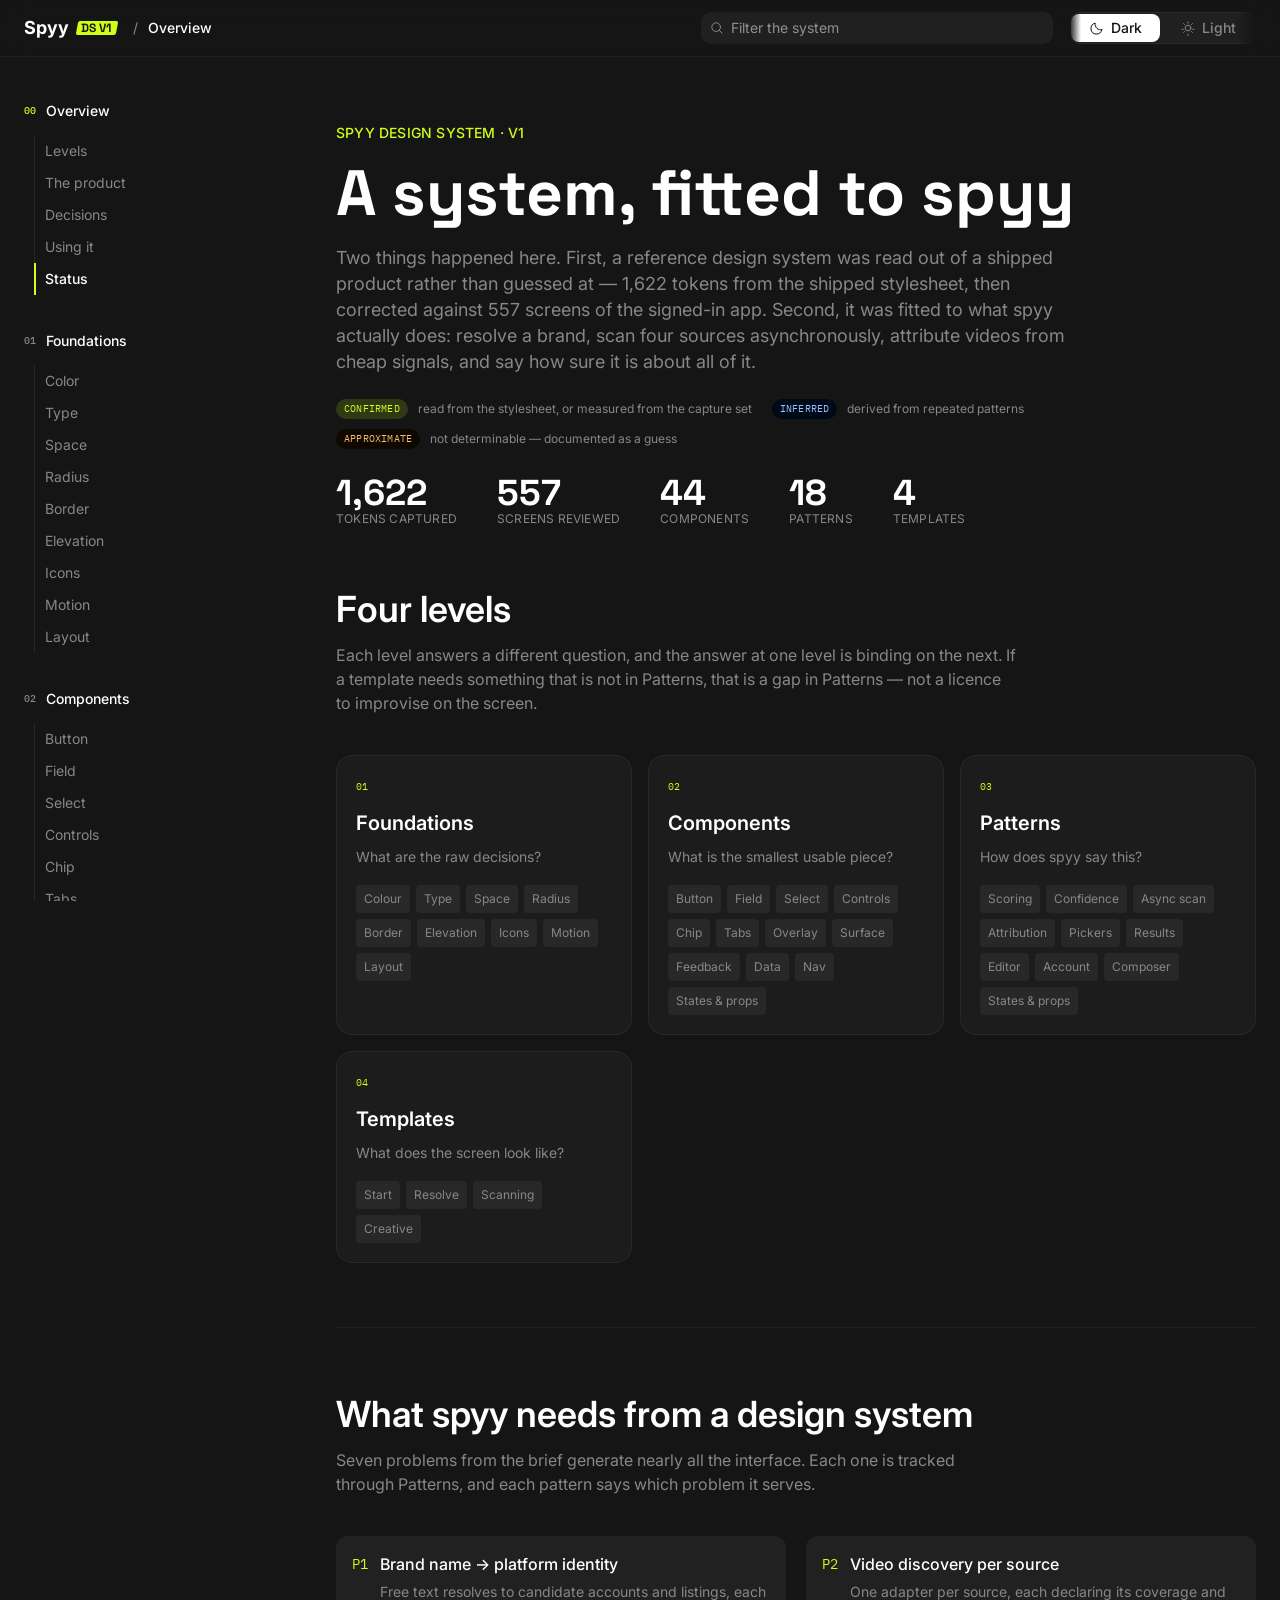
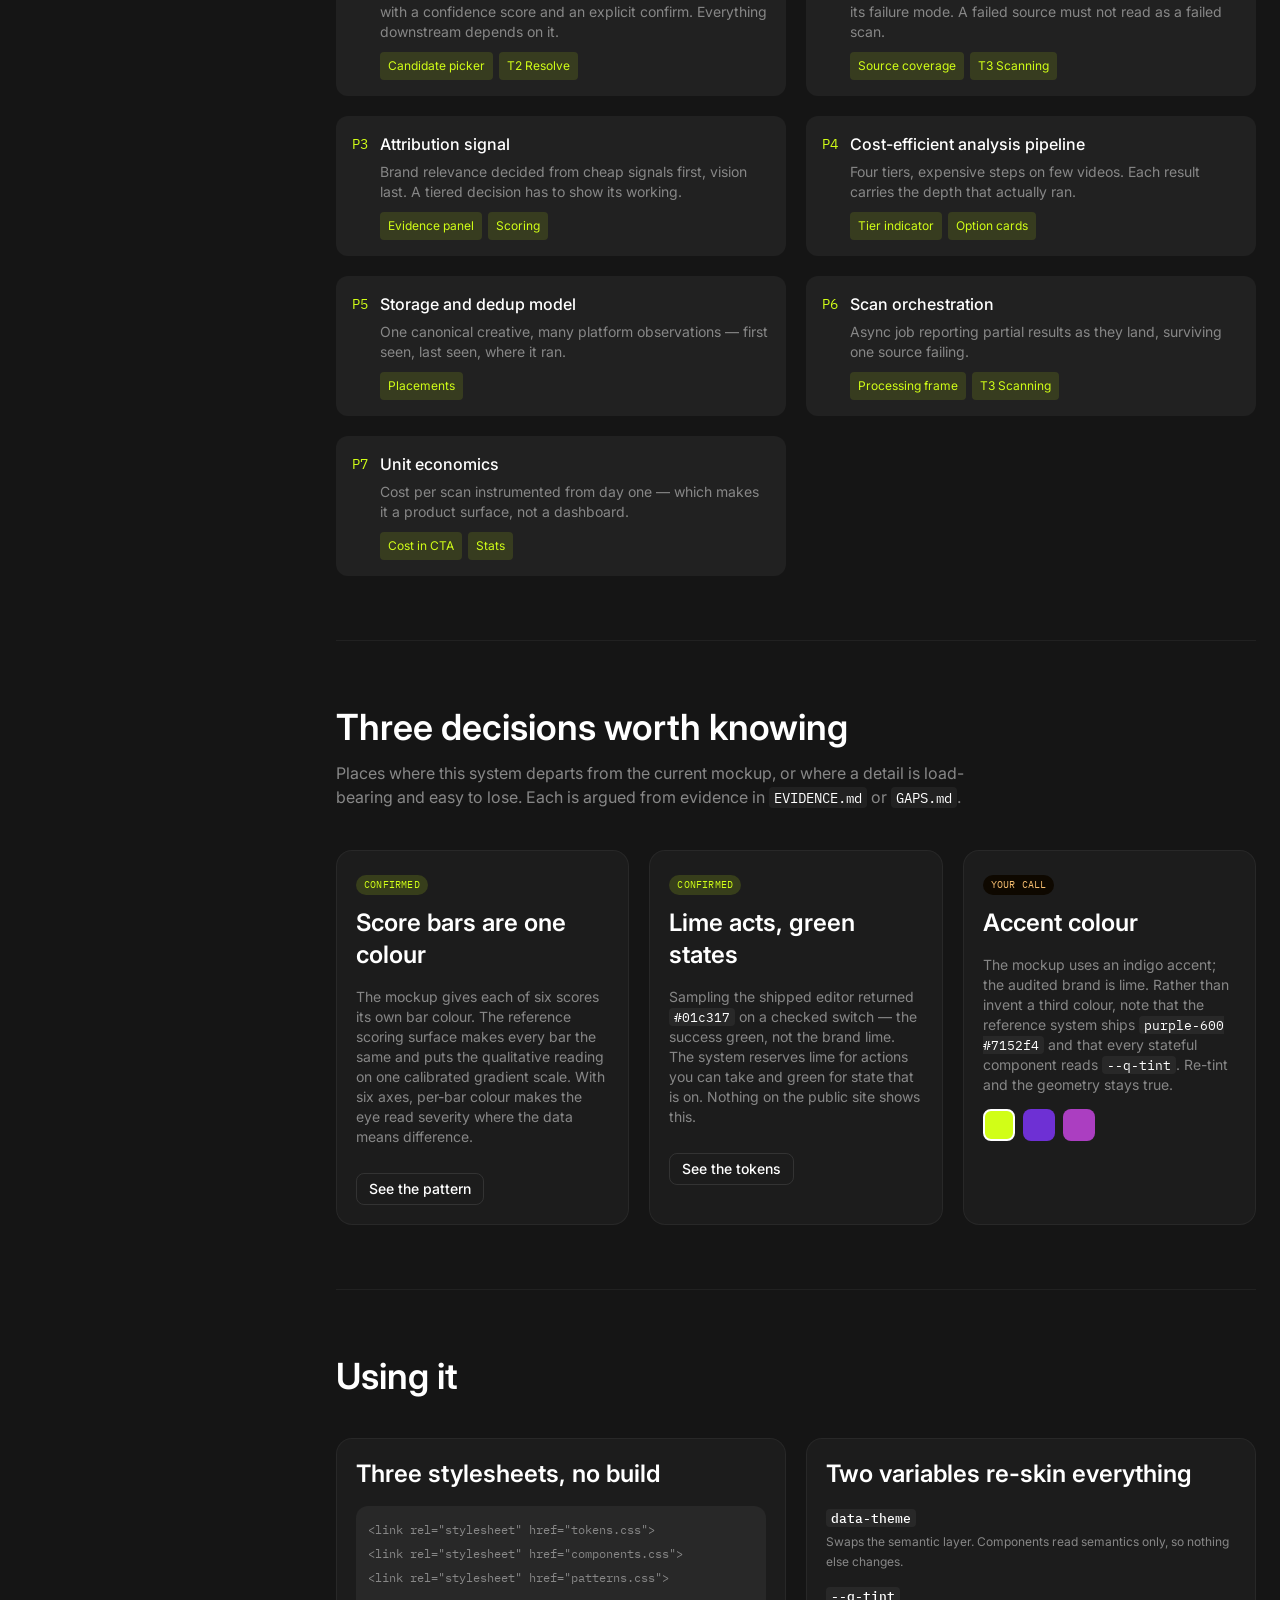
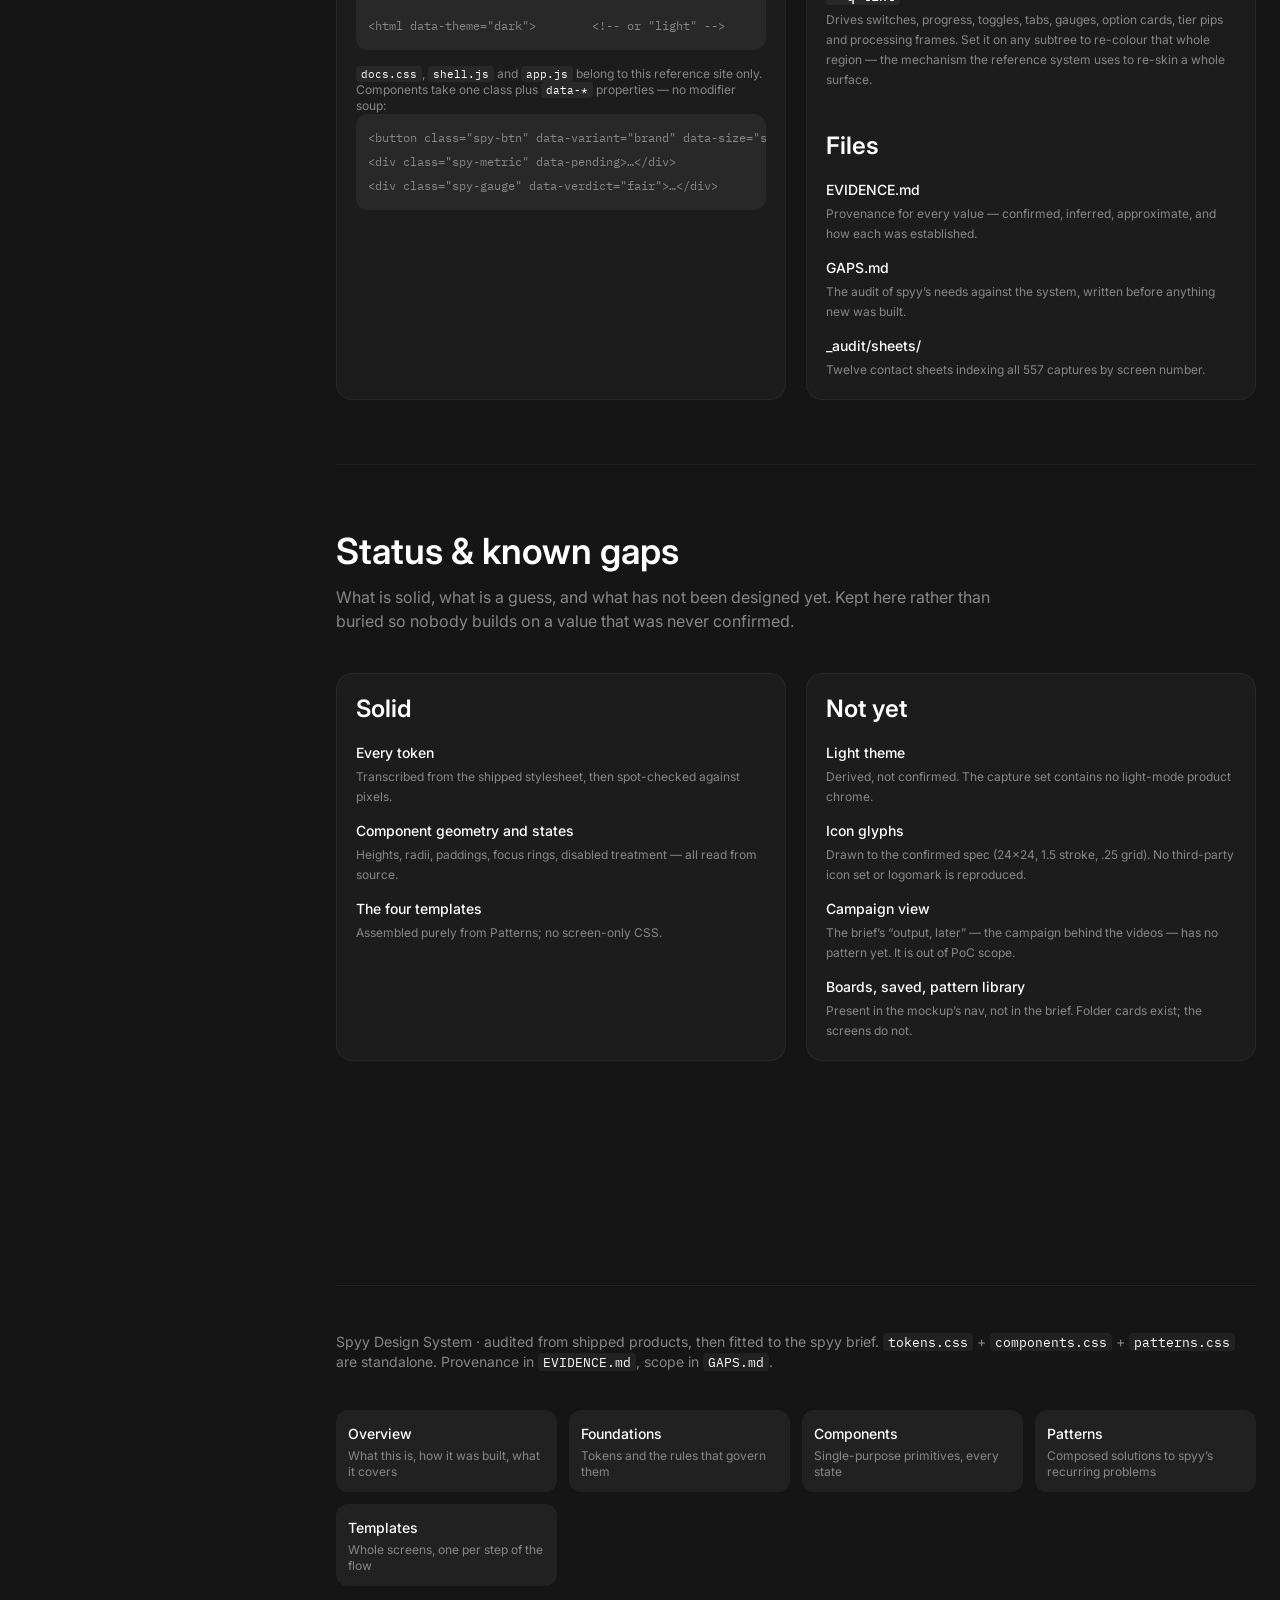
==== commit ee3cc365: "Keep the brand green, split type into two faces, fix the geometry Colour - The brand green comes bac" ====
--- a/index.html
+++ b/index.html
@@ -4,10 +4,10 @@
 <meta charset="utf-8">
 <meta name="viewport" content="width=device-width, initial-scale=1">
 <title>Spyy Design System</title>
-<meta name="description" content="A design system reverse-engineered from higgsfield.ai and fitted to the spyy product brief — foundations, components, patterns and templates.">
+<meta name="description" content="The spyy design system — foundations, components, patterns and templates.">
 <link rel="preconnect" href="https://fonts.googleapis.com">
 <link rel="preconnect" href="https://fonts.gstatic.com" crossorigin>
-<link href="https://fonts.googleapis.com/css2?family=Inter:wght@400;500;600;700;900&family=Space+Grotesk:wght@500;700&family=IBM+Plex+Mono:wght@400;500&display=swap" rel="stylesheet">
+<link href="https://fonts.googleapis.com/css2?family=Inter:wght@400;500;600;700;900&family=Space+Grotesk:wght@500;600;700&family=IBM+Plex+Mono:wght@400;500&display=swap" rel="stylesheet">
 <link rel="stylesheet" href="tokens.css">
 <link rel="stylesheet" href="components.css">
 <link rel="stylesheet" href="patterns.css">
@@ -17,9 +17,9 @@
 
 <div class="spy-container doc-lede">
   <p class="doc-eyebrow">Spyy Design System · v1</p>
-  <h1 class="spy-h2" style="max-width:20ch">Higgsfield’s system, fitted to spyy</h1>
+  <h1 class="spy-h2" style="max-width:20ch">A system, fitted to spyy</h1>
   <p class="spy-body-m spy-text-secondary doc-lede-text">
-    Two things happened here. First, Higgsfield’s design system was read out of the product rather than
+    Two things happened here. First, a reference design system was read out of a shipped product rather than
     guessed at — 1,622 tokens from the shipped stylesheet, then corrected against 557 screens of the
     signed-in app. Second, it was fitted to what spyy actually does: resolve a brand, scan four sources
     asynchronously, attribute videos from cheap signals, and say how sure it is about all of it.
@@ -77,7 +77,7 @@
       <span class="doc-ev" data-ev="c">Confirmed</span>
       <h3 class="spy-h6 doc-sub">Score bars are one colour</h3>
       <p class="spy-caption-l spy-text-secondary">
-        The mockup gives each of six scores its own bar colour. Higgsfield’s scoring surface makes every
+        The mockup gives each of six scores its own bar colour. The reference scoring surface makes every
         bar the same and puts the qualitative reading on one calibrated gradient scale. With six axes,
         per-bar colour makes the eye read severity where the data means difference.
       </p>
@@ -88,7 +88,7 @@
       <h3 class="spy-h6 doc-sub">Lime acts, green states</h3>
       <p class="spy-caption-l spy-text-secondary">
         Sampling the shipped editor returned <code>#01c317</code> on a checked switch — the success
-        green, not the brand lime. Higgsfield reserves lime for actions you can take and green for
+        green, not the brand lime. The system reserves lime for actions you can take and green for
         state that is on. Nothing on the public site shows this.
       </p>
       <a class="spy-btn" data-variant="outline" data-size="xs" href="foundations.html#color" style="margin-top:12px">See the tokens</a>
@@ -98,7 +98,7 @@
       <h3 class="spy-h6 doc-sub">Accent colour</h3>
       <p class="spy-caption-l spy-text-secondary">
         The mockup uses an indigo accent; the audited brand is lime. Rather than invent a third colour,
-        note that Higgsfield ships <code>purple-600 #7152f4</code> and that every stateful component
+        note that the reference system ships <code>purple-600 #7152f4</code> and that every stateful component
         reads <code>--q-tint</code>. Re-tint and the geometry stays true.
       </p>
       <div class="doc-tintswitch" id="render-tintswitch" style="margin-top:12px"></div>
@@ -130,7 +130,7 @@
       <h3 class="spy-h6 doc-sub" style="margin-top:0">Two variables re-skin everything</h3>
       <ul class="doc-defs">
         <li><strong><code>data-theme</code></strong><span>Swaps the semantic layer. Components read semantics only, so nothing else changes.</span></li>
-        <li><strong><code>--q-tint</code></strong><span>Drives switches, progress, toggles, tabs, gauges, option cards, tier pips and processing frames. Set it on any subtree to re-colour that whole region — the mechanism Higgsfield uses for Marketing Studio and Supercomputer.</span></li>
+        <li><strong><code>--q-tint</code></strong><span>Drives switches, progress, toggles, tabs, gauges, option cards, tier pips and processing frames. Set it on any subtree to re-colour that whole region — the mechanism the reference system uses to re-skin a whole surface.</span></li>
       </ul>
       <h3 class="spy-h6 doc-sub">Files</h3>
       <ul class="doc-defs">
@@ -163,7 +163,7 @@
       <h3 class="spy-h6 doc-sub" style="margin-top:0">Not yet</h3>
       <ul class="doc-defs">
         <li><strong>Light theme</strong><span>Derived, not confirmed. The capture set contains no light-mode product chrome.</span></li>
-        <li><strong>Icon glyphs</strong><span>Drawn to the confirmed spec (24×24, 1.5 stroke, .25 grid). Higgsfield’s own set and logomark are not reproduced.</span></li>
+        <li><strong>Icon glyphs</strong><span>Drawn to the confirmed spec (24×24, 1.5 stroke, .25 grid). No third-party icon set or logomark is reproduced.</span></li>
         <li><strong>Campaign view</strong><span>The brief’s “output, later” — the campaign behind the videos — has no pattern yet. It is out of PoC scope.</span></li>
         <li><strong>Boards, saved, pattern library</strong><span>Present in the mockup’s nav, not in the brief. Folder cards exist; the screens do not.</span></li>
       </ul>
--- a/tokens.css
+++ b/tokens.css
@@ -1,35 +1,164 @@
 /* ============================================================================
    SPYY DESIGN SYSTEM — Token layer
-   Reverse-engineered from higgsfield.ai (audited 2026-09-22).
+
+   Two sources, two jobs:
+     GEOMETRY  — spacing, radius, border, elevation, motion, layout, and the
+                 responsive type ladder — is transcribed, audited 2026-09-22.
+     COLOUR and TYPE FAMILY are ManyChat's, audited 2026-09-22 from the
+                 product stylesheet at app.manychat.com. See MANYCHAT-AUDIT.md.
 
    Provenance legend used throughout:
-     [C] Confirmed   — read directly from Higgsfield's shipped stylesheet
-     [I] Inferred    — derived from repeated patterns across the product
+     [C] Confirmed   — read directly from a shipped stylesheet
+     [I] Inferred    — derived, most often because the source had no such case
      [A] Approximate — exact implementation not determinable
 
-   Architecture mirrors Higgsfield's own three-tier structure:
+   Three tiers. A component never reads tier 1, which is what made swapping
+   an entire palette a change to this file and almost nothing else:
      Tier 1  --hf-*          primitives      (raw values, theme-independent)
      Tier 2  --hf-color-*    semantics       (role -> primitive, theme-scoped)
      Tier 3  --q-*           component slots (component -> semantic)
+
+   The --hf- prefix is historical and now means nothing but "this system".
+   Renaming 1,600 tokens across five files would have buried the real diff.
    ========================================================================= */
 
 /* ---------------------------------------------------------------------------
    TIER 1 — PRIMITIVES                                                    [C]
    ------------------------------------------------------------------------ */
 :root {
-  /* -- Palette: lime (brand) ------------------------------------------- [C] */
-  --hf-color-lime-100: #fbffec;
-  --hf-color-lime-200: #f6ffd1;
-  --hf-color-lime-300: #eeffa7;
-  --hf-color-lime-400: #e1fe68;
-  --hf-color-lime-500: #d1fe17;   /* brand */
-  --hf-color-lime-600: #b2d814;
-  --hf-color-lime-700: #8ead10;
-  --hf-color-lime-800: #6d840c;
-  --hf-color-lime-900: #4f6109;
-  --hf-color-lime-1000: #344006;
-  --hf-color-lime-1100: #1f2603;
+  /* -- Palette: hue ramps ---------------------------------------------- [C]
+     Ten steps per hue, transcribed from the product stylesheet. The -050
+     step is the tint a status background sits on and -500 is the bold fill.
+     -1000..-1200 are the only extrapolated steps, darkened from -900 so the
+     dark theme has floor values the light-only source never needed.  [I]  */
+
+  /* blue - brand candidate, and information */
+  --hf-color-blue-050: #eff6ff;  --hf-color-blue-100: #c2dbff;
+  --hf-color-blue-200: #96c1ff;  --hf-color-blue-300: #65a4ff;
+  --hf-color-blue-400: #2e86fd;  --hf-color-blue-500: #006be2;
+  --hf-color-blue-600: #0059be;  --hf-color-blue-700: #00418f;
+  --hf-color-blue-800: #012a60;  --hf-color-blue-900: #00163a;
+  --hf-color-blue-1000: #000f26;  --hf-color-blue-1100: #000918;
+  --hf-color-blue-1200: #00060f;
+
+  /* purple - brand candidate, and secondary */
+  --hf-color-purple-050: #f5f3ff;  --hf-color-purple-100: #dbd4ff;
+  --hf-color-purple-200: #c3b3ff;  --hf-color-purple-300: #ac91ff;
+  --hf-color-purple-400: #966efa;  --hf-color-purple-500: #7f53e0;
+  --hf-color-purple-600: #6e30d4;  --hf-color-purple-700: #5400af;
+  --hf-color-purple-800: #360076;  --hf-color-purple-900: #1e0047;
+  --hf-color-purple-1000: #14002f;  --hf-color-purple-1100: #0d001e;
+  --hf-color-purple-1200: #080012;
+
+  /* magenta - brand candidate */
+  --hf-color-magenta-050: #fcf0ff;  --hf-color-magenta-100: #f6ccff;
+  --hf-color-magenta-200: #f0a3ff;  --hf-color-magenta-300: #e57cfd;
+  --hf-color-magenta-400: #c55dda;  --hf-color-magenta-500: #ab3ec1;
+  --hf-color-magenta-600: #9909b1;  --hf-color-magenta-700: #720085;
+  --hf-color-magenta-800: #4b0058;  --hf-color-magenta-900: #2b0033;
+  --hf-color-magenta-1000: #1c0022;  --hf-color-magenta-1100: #120015;
+  --hf-color-magenta-1200: #0b000d;
+
+  /* pink - same values as magenta in the source */
+  --hf-color-pink-050: #fcf0ff;  --hf-color-pink-100: #f6ccff;
+  --hf-color-pink-200: #f0a3ff;  --hf-color-pink-300: #e57cfd;
+  --hf-color-pink-400: #c55dda;  --hf-color-pink-500: #ab3ec1;
+  --hf-color-pink-600: #9909b1;  --hf-color-pink-700: #720085;
+  --hf-color-pink-800: #4b0058;  --hf-color-pink-900: #2b0033;
+  --hf-color-pink-1000: #1c0022;  --hf-color-pink-1100: #120015;
+  --hf-color-pink-1200: #0b000d;
+
+  /* cyan - accent */
+  --hf-color-cyan-050: #d9fff3;  --hf-color-cyan-100: #8cead0;
+  --hf-color-cyan-200: #72cfb6;  --hf-color-cyan-300: #57b59d;
+  --hf-color-cyan-400: #399a82;  --hf-color-cyan-500: #037e67;
+  --hf-color-cyan-600: #006b57;  --hf-color-cyan-700: #004f40;
+  --hf-color-cyan-800: #00342a;  --hf-color-cyan-900: #001e17;
+  --hf-color-cyan-1000: #00140f;  --hf-color-cyan-1100: #000d0a;
+  --hf-color-cyan-1200: #000806;
+
+  /* green - success */
+  --hf-color-green-050: #deffe6;  --hf-color-green-100: #8beea8;
+  --hf-color-green-200: #6fd28e;  --hf-color-green-300: #55b976;
+  --hf-color-green-400: #369d5c;  --hf-color-green-500: #0c8143;
+  --hf-color-green-600: #006d36;  --hf-color-green-700: #005127;
+  --hf-color-green-800: #003617;  --hf-color-green-900: #001f0b;
+  --hf-color-green-1000: #001407;  --hf-color-green-1100: #000d05;
+  --hf-color-green-1200: #000803;
+
+  /* lime - THE BRAND. The one colour kept from the previous source, because
+     it is the product's signature and nothing in the new palette replaces a
+     highlight-yellow-green. Everything around it is the new palette.    [C] */
+  --hf-color-lime-050: #fdfff5;  --hf-color-lime-100: #fbffec;
+  --hf-color-lime-200: #f6ffd1;  --hf-color-lime-300: #eeffa7;
+  --hf-color-lime-400: #e1fe68;  --hf-color-lime-500: #d1fe17;
+  --hf-color-lime-600: #b2d814;  --hf-color-lime-700: #8ead10;
+  --hf-color-lime-800: #6d840c;  --hf-color-lime-900: #4f6109;
+  --hf-color-lime-1000: #344006;  --hf-color-lime-1100: #1f2603;
   --hf-color-lime-1200: #111402;
+
+  /* yellow - warning */
+  --hf-color-yellow-050: #fff2e0;  --hf-color-yellow-100: #fddb9b;
+  --hf-color-yellow-200: #f6be6f;  --hf-color-yellow-300: #e29932;
+  --hf-color-yellow-400: #c77d16;  --hf-color-yellow-500: #a35f00;
+  --hf-color-yellow-600: #794700;  --hf-color-yellow-700: #5a3500;
+  --hf-color-yellow-800: #3b2200;  --hf-color-yellow-900: #221400;
+  --hf-color-yellow-1000: #160d00;  --hf-color-yellow-1100: #0e0800;
+  --hf-color-yellow-1200: #090500;
+
+  /* orange - accent, and brand candidate */
+  --hf-color-orange-050: #fff2ec;  --hf-color-orange-100: #fecfb5;
+  --hf-color-orange-200: #ffa77c;  --hf-color-orange-300: #f18854;
+  --hf-color-orange-400: #d66a2f;  --hf-color-orange-500: #bb4f00;
+  --hf-color-orange-600: #9c4100;  --hf-color-orange-700: #742e00;
+  --hf-color-orange-800: #4d1c00;  --hf-color-orange-900: #2d0d00;
+  --hf-color-orange-1000: #1e0900;  --hf-color-orange-1100: #130500;
+  --hf-color-orange-1200: #0c0300;
+
+  /* red - danger */
+  --hf-color-red-050: #fff2ef;  --hf-color-red-100: #fdcdc7;
+  --hf-color-red-200: #ffa694;  --hf-color-red-300: #fe775f;
+  --hf-color-red-400: #f14d33;  --hf-color-red-500: #d52b0d;
+  --hf-color-red-600: #b41c00;  --hf-color-red-700: #861200;
+  --hf-color-red-800: #590900;  --hf-color-red-900: #340300;
+  --hf-color-red-1000: #220200;  --hf-color-red-1100: #160100;
+  --hf-color-red-1200: #0e0100;
+
+  /* Glow keys, used only by the focus and selected rings.            [I] */
+  --hf-color-red-glow: #f14d33;
+  --hf-color-green-glow: #369d5c;
+  --hf-color-yellow-glow: #e29932;
+
+  /* Alpha ladders for the two hues that can act as a tint.           [I] */
+  --hf-color-blue-alpha-05: #006be20d;
+  --hf-color-blue-alpha-10: #006be21a;
+  --hf-color-blue-alpha-15: #006be226;
+  --hf-color-blue-alpha-20: #006be233;
+  --hf-color-blue-alpha-30: #006be24c;
+  --hf-color-blue-alpha-40: #006be266;
+  --hf-color-blue-alpha-50: #006be280;
+  --hf-color-blue-alpha-60: #006be299;
+  --hf-color-blue-alpha-70: #006be2b2;
+  --hf-color-blue-alpha-80: #006be2cc;
+  --hf-color-blue-alpha-90: #006be2e6;
+  --hf-color-blue-alpha-100: #006be2;
+  --hf-color-purple-alpha-05: #7f53e00d;
+  --hf-color-purple-alpha-10: #7f53e01a;
+  --hf-color-purple-alpha-15: #7f53e026;
+  --hf-color-purple-alpha-20: #7f53e033;
+  --hf-color-purple-alpha-30: #7f53e04c;
+  --hf-color-purple-alpha-40: #7f53e066;
+  --hf-color-purple-alpha-50: #7f53e080;
+  --hf-color-purple-alpha-60: #7f53e099;
+  --hf-color-purple-alpha-70: #7f53e0b2;
+  --hf-color-purple-alpha-80: #7f53e0cc;
+  --hf-color-purple-alpha-90: #7f53e0e6;
+  --hf-color-purple-alpha-100: #7f53e0;
+
+  /* One magenta wash, for the media backdrops only.                  [I] */
+  --hf-color-magenta-alpha: #ab3ec166;
+
+  /* Alpha ladder for the brand green.                                  [C] */
   --hf-color-lime-alpha-05: #d1fe170d;
   --hf-color-lime-alpha-10: #d1fe171a;
   --hf-color-lime-alpha-15: #d1fe1726;
@@ -43,126 +172,64 @@
   --hf-color-lime-alpha-90: #d1fe17e5;
   --hf-color-lime-alpha-100: #d1fe17;
 
-  /* -- Palette: pink (secondary brand) --------------------------------- [C] */
-  --hf-color-pink-100: #ffebf2;
-  --hf-color-pink-200: #ffccde;
-  --hf-color-pink-300: #ff9ec1;
-  --hf-color-pink-400: #ff5994;
-  --hf-color-pink-500: #ff005b;
-  --hf-color-pink-600: #d9004d;
-  --hf-color-pink-700: #ad003e;
-  --hf-color-pink-800: #85002f;
-  --hf-color-pink-900: #610023;
-  --hf-color-pink-1000: #400017;
-  --hf-color-pink-1100: #26000e;
-  --hf-color-pink-1200: #140007;
-  --hf-color-pink-alpha-05: #ff005b0d;
-  --hf-color-pink-alpha-10: #ff005b1a;
-  --hf-color-pink-alpha-15: #ff005b26;
-  --hf-color-pink-alpha-20: #ff005b33;
-  --hf-color-pink-alpha-30: #ff005b4d;
-  --hf-color-pink-alpha-40: #ff005b66;
-  --hf-color-pink-alpha-50: #ff005b80;
-  --hf-color-pink-alpha-60: #ff005b99;
-  --hf-color-pink-alpha-70: #ff005bb2;
-  --hf-color-pink-alpha-80: #ff005bcc;
-  --hf-color-pink-alpha-90: #ff005be5;
-  --hf-color-pink-alpha-100: #ff005b;
-
-  /* -- Palette: cool (the real UI greys — blue-leaning) ---------------- [C]
-     This is the ramp that builds every app surface. Note it is NOT neutral:
-     every step carries a slight blue cast. Using true grey here is the single
-     fastest way to stop looking like Higgsfield.                             */
-  --hf-color-cool-050: #5c626a;
-  --hf-color-cool-100: #484e56;
-  --hf-color-cool-150: #383e46;
-  --hf-color-cool-200: #2a2d32;
-  --hf-color-cool-250: #23262a;
-  --hf-color-cool-300: #1c1e21;
-  --hf-color-cool-350: #18191c;
-  --hf-color-cool-400: #131416;
-
-  /* -- Palette: grey (marketing / text ramp — true neutral) ------------ [C] */
-  --hf-color-grey-050: #ffffff;
-  --hf-color-grey-100: #f4f4f4;
-  --hf-color-grey-150: #cecece;
-  --hf-color-grey-200: #a8a8a8;
-  --hf-color-grey-250: #7f7f7f;
-  --hf-color-grey-300: #828282;
-  --hf-color-grey-325: #626262;
-  --hf-color-grey-350: #565656;
-  --hf-color-grey-400: #454545;
-  --hf-color-grey-450: #323232;
-  --hf-color-grey-500: #2a2a2a;
-  --hf-color-grey-550: #1a1a1a;
-  --hf-color-grey-600: #000000;
-
-  /* -- Palette: neutral ------------------------------------------------ [C] */
+  /* pink-alpha is the secondary tint ladder.                          [I] */
+  --hf-color-pink-alpha-05: var(--hf-color-purple-alpha-05);
+  --hf-color-pink-alpha-10: var(--hf-color-purple-alpha-10);
+  --hf-color-pink-alpha-15: var(--hf-color-purple-alpha-15);
+  --hf-color-pink-alpha-20: var(--hf-color-purple-alpha-20);
+  --hf-color-pink-alpha-30: var(--hf-color-purple-alpha-30);
+  --hf-color-pink-alpha-40: var(--hf-color-purple-alpha-40);
+  --hf-color-pink-alpha-50: var(--hf-color-purple-alpha-50);
+  --hf-color-pink-alpha-60: var(--hf-color-purple-alpha-60);
+  --hf-color-pink-alpha-70: var(--hf-color-purple-alpha-70);
+  --hf-color-pink-alpha-80: var(--hf-color-purple-alpha-80);
+  --hf-color-pink-alpha-90: var(--hf-color-purple-alpha-90);
+  --hf-color-pink-alpha-100: var(--hf-color-purple-alpha-100);
+
+  /* -- Palette: grey (text, and every light surface) ------------------ [C]
+     Transcribed step for step. This ramp replaces a blue-leaning one, and
+     the neutrality is the whole point: it is what lets the accents sit
+     calmly on white instead of fighting the ground.                       */
+  --hf-color-grey-050: #ffffff;   /* source neutral-0 */
+  --hf-color-grey-100: #f5f5f5;   /* source neutral-50 */
+  --hf-color-grey-150: #d6d6d6;   /* source neutral-100 */
+  --hf-color-grey-200: #a8a8a8;   /* source neutral-300 */
+  --hf-color-grey-250: #878787;   /* source neutral-400 */
+  --hf-color-grey-300: #878787;   /* source neutral-400 */
+  --hf-color-grey-325: #707070;   /* source neutral-500 */
+  --hf-color-grey-350: #595959;   /* source neutral-600 */
+  --hf-color-grey-400: #414141;   /* source neutral-700 */
+  --hf-color-grey-450: #292929;   /* source neutral-800 */
+  --hf-color-grey-500: #292929;   /* source neutral-800 */
+  --hf-color-grey-550: #151515;   /* source neutral-900 */
+  --hf-color-grey-600: #000000;   /* source neutral-1000 */
+
+  /* -- Palette: shade (dark-theme surfaces) --------------------------- [I]
+     The source product is light-only, so there is no dark surface ramp to
+     transcribe. Derived on the same true-neutral axis as the grey ramp,
+     stepped to the surface roles the dark theme needs.                    */
+  --hf-color-shade-050: #595959;
+  --hf-color-shade-100: #414141;
+  --hf-color-shade-150: #333333;
+  --hf-color-shade-200: #292929;
+  --hf-color-shade-250: #212121;
+  --hf-color-shade-300: #1c1c1c;
+  --hf-color-shade-350: #181818;
+  --hf-color-shade-400: #151515;
+
+  /* -- Palette: neutral (kept as an alias of grey for older refs) ----- [I] */
   --hf-color-neutral-050: #ffffff;
-  --hf-color-neutral-100: #ededed;
-  --hf-color-neutral-150: #b4b4b4;
-  --hf-color-neutral-200: #4a4a4a;
-  --hf-color-neutral-250: #3e3e3e;
-  --hf-color-neutral-300: #272727;
-  --hf-color-neutral-350: #232323;
-  --hf-color-neutral-400: #1e1e1e;
-  --hf-color-neutral-450: #1d1d1d;
-  --hf-color-neutral-500: #171717;
-  --hf-color-neutral-550: #0e0e0e;
+  --hf-color-neutral-100: #f5f5f5;
+  --hf-color-neutral-150: #d6d6d6;
+  --hf-color-neutral-200: #878787;
+  --hf-color-neutral-250: #707070;
+  --hf-color-neutral-300: #414141;
+  --hf-color-neutral-350: #414141;
+  --hf-color-neutral-400: #292929;
+  --hf-color-neutral-450: #292929;
+  --hf-color-neutral-500: #292929;
+  --hf-color-neutral-550: #151515;
   --hf-color-neutral-600: #000000;
-
-  /* -- Palette: status ------------------------------------------------- [C] */
-  --hf-color-red-100: #fff0f1;  --hf-color-red-200: #ffdfe1;
-  --hf-color-red-300: #ffc2c6;  --hf-color-red-400: #ff969d;
-  --hf-color-red-500: #ff5462;  --hf-color-red-600: #fa0019;
-  --hf-color-red-700: #d60016;  --hf-color-red-800: #9b0018;
-  --hf-color-red-900: #7a0013;  --hf-color-red-1000: #5c000f;
-  --hf-color-red-1100: #45000b; --hf-color-red-1200: #320008;
-  --hf-color-red-glow: #ff1f2e;
-
-  --hf-color-green-100: #e6ffea;  --hf-color-green-200: #bbf7c4;
-  --hf-color-green-300: #86f998;  --hf-color-green-400: #4ee466;
-  --hf-color-green-500: #2eb844;  --hf-color-green-600: #009919;
-  --hf-color-green-700: #016f13;  --hf-color-green-800: #0d4a17;
-  --hf-color-green-900: #003d0a;  --hf-color-green-1000: #082b0d;
-  --hf-color-green-1100: #061f09; --hf-color-green-1200: #041506;
-  --hf-color-green-glow: #00e62e;
-
-  --hf-color-yellow-100: #fffde5;  --hf-color-yellow-200: #fffac2;
-  --hf-color-yellow-300: #fff599;  --hf-color-yellow-400: #fff266;
-  --hf-color-yellow-500: #ffef33;  --hf-color-yellow-600: #ffeb00;
-  --hf-color-yellow-700: #dfab01;  --hf-color-yellow-800: #b58b00;
-  --hf-color-yellow-900: #8f6e00;  --hf-color-yellow-1000: #6e5500;
-  --hf-color-yellow-1100: #523f00; --hf-color-yellow-1200: #3a2d00;
-  --hf-color-yellow-glow: #fff05a;
-
-  --hf-color-orange-100: #fff8f5;  --hf-color-orange-200: #ffdbcc;
-  --hf-color-orange-300: #ffd1bd;  --hf-color-orange-400: #ffb494;
-  --hf-color-orange-500: #ff773d;  --hf-color-orange-600: #ff4f03;
-  --hf-color-orange-700: #db4200;  --hf-color-orange-800: #c73c00;
-  --hf-color-orange-900: #ad3400;  --hf-color-orange-1000: #8f2b00;
-  --hf-color-orange-1100: #732200; --hf-color-orange-1200: #571a00;
-
-  --hf-color-blue-100: #ebf1ff;  --hf-color-blue-200: #ccddff;
-  --hf-color-blue-300: #9fbfff;  --hf-color-blue-400: #5b91fe;
-  --hf-color-blue-500: #0256fe;  --hf-color-blue-600: #0249d8;
-  --hf-color-blue-700: #013aad;  --hf-color-blue-800: #012d84;
-  --hf-color-blue-900: #012161;  --hf-color-blue-1000: #001640;
-  --hf-color-blue-1100: #000d26; --hf-color-blue-1200: #000714;
-
-  --hf-color-purple-100: #ebecfe;  --hf-color-purple-200: #d5d5fc;
-  --hf-color-purple-300: #b9b8f5;  --hf-color-purple-400: #9e99f7;
-  --hf-color-purple-500: #8271f8;  --hf-color-purple-600: #7152f4;
-  --hf-color-purple-700: #623be2;  --hf-color-purple-800: #5230c2;
-  --hf-color-purple-900: #442aa1;  --hf-color-purple-1000: #361f83;
-  --hf-color-purple-1100: #2b1b6a; --hf-color-purple-1200: #221358;
-
-  --hf-color-cyan-100: #f7fdfe;  --hf-color-cyan-200: #ebfafd;
-  --hf-color-cyan-300: #d9f6fa;  --hf-color-cyan-400: #bfeff7;
-  --hf-color-cyan-500: #9ce6f3;  --hf-color-cyan-600: #85c4cf;
-  --hf-color-cyan-700: #6a9ca5;  --hf-color-cyan-800: #51787e;
-  --hf-color-cyan-900: #3b575c;  --hf-color-cyan-1000: #273a3d;
-  --hf-color-cyan-1100: #172324; --hf-color-cyan-1200: #0c1213;
 
   /* -- Alpha ladders (the workhorses of the whole system) -------------- [C] */
   --hf-color-transparent-light-05: #ffffff0d;
@@ -248,14 +315,29 @@
   --hf-icon-xl: 1.75rem;  /* 28px */
 
   /* -- Typography: families -------------------------------------------- [C] */
-  --hf-type-family-primary-base: "Inter Display";
-  --hf-type-family-secondary-base: "Inter";
-  --hf-type-family-grotesk-base: "Space Grotesk";
+  /* TWO faces, and only two. [A] on the display face: the marketing header
+     it is meant to match could not be read off the source site, so Space
+     Grotesk stands in at the right weight and width until it is identified.
+     Swapping it is this one line.
+       display   — page and section headers only
+       text      — body copy AND ordinary headings
+       mono      — code, tokens, measurements                                */
+  --hf-type-family-display-base: "Space Grotesk";
+  --hf-type-family-text-base: "Inter";
   --hf-type-family-mono-base: "IBM Plex Mono";
 
-  --hf-type-family-primary: "Inter Display", "Inter", system-ui, sans-serif;
-  --hf-type-family-secondary: "Inter", system-ui, sans-serif;
-  --hf-type-family-grotesk: "Space Grotesk", system-ui, sans-serif;
+  --hf-type-family-display: "Space Grotesk", "Inter", system-ui, sans-serif;
+  --hf-type-family-text: "Inter", system-ui, sans-serif;
+
+  /* The old four-slot names, now pointing at the two real faces so that no
+     component had to be rewritten. primary and secondary are both text;
+     grotesk is the display face.                                        [I] */
+  --hf-type-family-primary-base: var(--hf-type-family-text-base);
+  --hf-type-family-secondary-base: var(--hf-type-family-text-base);
+  --hf-type-family-grotesk-base: var(--hf-type-family-display-base);
+  --hf-type-family-primary: var(--hf-type-family-text);
+  --hf-type-family-secondary: var(--hf-type-family-text);
+  --hf-type-family-grotesk: var(--hf-type-family-display);
   --hf-type-family-mono: "IBM Plex Mono", "Space Mono", ui-monospace, monospace;
 
   /* -- Typography: weights --------------------------------------------- [C] */
@@ -292,7 +374,7 @@
   --hf-type-size-1400: 3.5rem;
 
   /* -- Elevation ------------------------------------------------------- [C]
-     Higgsfield's elevation is not a drop-shadow ladder. Every raised surface
+     The reference system's elevation is not a drop-shadow ladder. Every raised surface
      carries a 2px inset top sheen (light hitting the top edge) plus a soft
      ambient shadow. This is the signature of the system.                     */
   --hf-shadow-sheen:
@@ -424,20 +506,20 @@
 
 /* ---------------------------------------------------------------------------
    TIER 2 — SEMANTICS · DARK (the shipped theme)                          [C]
-   Every value below is Higgsfield's own role -> primitive mapping.
+   Every value below is the reference system's own role -> primitive mapping.
    ------------------------------------------------------------------------ */
 :root,
 [data-theme="dark"] {
   color-scheme: dark;
 
   /* Backgrounds */
-  --hf-color-background-primary: var(--hf-color-cool-400);           /* #131416 page  */
-  --hf-color-background-secondary: var(--hf-color-cool-300);         /* #1c1e21 card  */
-  --hf-color-background-secondary-strong: var(--hf-color-cool-250);  /* #23262a       */
-  --hf-color-background-tertiary: var(--hf-color-cool-200);          /* #2a2d32 track */
-  --hf-color-background-section: var(--hf-color-cool-350);           /* #18191c       */
-  --hf-color-background-elevated-start: var(--hf-color-cool-150);
-  --hf-color-background-elevated-end: var(--hf-color-cool-350);
+  --hf-color-background-primary: var(--hf-color-shade-400);           /* #131416 page  */
+  --hf-color-background-secondary: var(--hf-color-shade-300);         /* #1c1e21 card  */
+  --hf-color-background-secondary-strong: var(--hf-color-shade-250);  /* #23262a       */
+  --hf-color-background-tertiary: var(--hf-color-shade-200);          /* #2a2d32 track */
+  --hf-color-background-section: var(--hf-color-shade-350);           /* #18191c       */
+  --hf-color-background-elevated-start: var(--hf-color-shade-150);
+  --hf-color-background-elevated-end: var(--hf-color-shade-350);
   --hf-color-background-glass: var(--hf-color-glass-dark);
   --hf-color-background-inverse: var(--hf-color-grey-050);
 
@@ -458,12 +540,12 @@
   /* Text */
   --hf-color-text-primary: var(--hf-color-grey-050);     /* #ffffff */
   --hf-color-text-secondary: var(--hf-color-grey-300);   /* #828282 */
-  --hf-color-text-tertiary: var(--hf-color-grey-325);    /* #626262 */
+  --hf-color-text-tertiary: var(--hf-color-grey-250);   /* -325 measured 2.55:1 on the dark ground */
   --hf-color-text-inverse: var(--hf-color-grey-550);     /* #1a1a1a */
-  --hf-color-text-disabled: var(--hf-color-cool-100);    /* #484e56 */
+  --hf-color-text-disabled: var(--hf-color-grey-325);   /* shade-100 measured 1.39:1 */
   --hf-color-text-brand: var(--hf-color-lime-500);
   --hf-color-text-link: var(--hf-color-lime-500);
-  --hf-color-text-danger: var(--hf-color-red-600);
+  --hf-color-text-danger: var(--hf-color-red-300);   /* -600 measured 2.37:1 on the dark ground */
   --hf-color-text-success: var(--hf-color-green-500);
   --hf-color-text-warning: var(--hf-color-yellow-700);
   --hf-color-text-info: var(--hf-color-blue-400);
@@ -475,7 +557,7 @@
   --hf-color-icon-secondary: var(--hf-color-grey-300);
   --hf-color-icon-tertiary: var(--hf-color-grey-325);
   --hf-color-icon-inverse: var(--hf-color-grey-550);
-  --hf-color-icon-disabled: var(--hf-color-cool-100);
+  --hf-color-icon-disabled: var(--hf-color-grey-325);
   --hf-color-icon-accent: var(--hf-color-lime-500);
   --hf-color-icon-brand: var(--hf-color-lime-500);
   --hf-color-icon-error: var(--hf-color-red-600);
@@ -499,16 +581,16 @@
   /* Buttons */
   --hf-color-button-brand: var(--hf-color-lime-500);
   --hf-color-button-primary: var(--hf-color-grey-050);      /* white-on-dark */
-  --hf-color-button-secondary: var(--hf-color-cool-250);
-  --hf-color-button-tertiary: var(--hf-color-cool-050);
-  --hf-color-button-destructive: var(--hf-color-red-600);
+  --hf-color-button-secondary: var(--hf-color-shade-250);
+  --hf-color-button-tertiary: var(--hf-color-shade-050);
+  --hf-color-button-destructive: var(--hf-color-red-600);   /* dark in both themes; label is always white */
   --hf-color-button-label-brand: var(--hf-color-grey-550);
   --hf-color-button-label-destructive: var(--hf-color-grey-050);
   --hf-color-button-disabled: #292b2c;
 
   /* Overlays */
   /* Neutral fills — the quiet tinted surfaces underneath chips, code blocks,
-     tracks, tiles and count badges. Higgsfield paints them with WHITE alpha
+     tracks, tiles and count badges. The reference system paints them with WHITE alpha
      because its product is dark; on a light surface the same fill is
      invisible, so the semantic layer owns them and the light block flips them
      to black alpha. Anything painted OVER generated media keeps the raw
@@ -532,21 +614,24 @@
   --hf-color-shadow-2xl: var(--hf-color-transparent-dark-40);
 
   /* State blocks — bg / fg / soft fg / glow (glow is used for focus rings) */
+  /* On a dark ground the status colours sit at -300/-400. The source ramp is
+     built for white, where -500 is already dark enough to read; the same step
+     on #151515 measures under 3:1. These are the steps that clear it.   [I] */
   --hf-color-state-error-bg: var(--hf-color-red-1000);
-  --hf-color-state-error-fg: var(--hf-color-red-600);
-  --hf-color-state-error-fg-soft: var(--hf-color-red-500);
+  --hf-color-state-error-fg: var(--hf-color-red-300);
+  --hf-color-state-error-fg-soft: var(--hf-color-red-200);
   --hf-color-state-error-glow: var(--hf-color-red-glow);
   --hf-color-state-success-bg: var(--hf-color-green-800);
-  --hf-color-state-success-fg: var(--hf-color-green-500);
-  --hf-color-state-success-fg-soft: var(--hf-color-green-400);
+  --hf-color-state-success-fg: var(--hf-color-green-300);
+  --hf-color-state-success-fg-soft: var(--hf-color-green-200);
   --hf-color-state-success-glow: var(--hf-color-green-glow);
   --hf-color-state-warning-bg: var(--hf-color-yellow-1100);
-  --hf-color-state-warning-fg: var(--hf-color-yellow-700);
-  --hf-color-state-warning-fg-soft: var(--hf-color-yellow-500);
+  --hf-color-state-warning-fg: var(--hf-color-yellow-300);
+  --hf-color-state-warning-fg-soft: var(--hf-color-yellow-200);
   --hf-color-state-warning-glow: var(--hf-color-yellow-glow);
   --hf-color-state-info-bg: var(--hf-color-blue-1100);
-  --hf-color-state-info-fg: var(--hf-color-blue-500);
-  --hf-color-state-info-fg-soft: var(--hf-color-blue-400);
+  --hf-color-state-info-fg: var(--hf-color-blue-300);
+  --hf-color-state-info-fg-soft: var(--hf-color-blue-200);
 
   /* Categorical palette (bg + on-bg text pairs) */
   --hf-color-palette-white: var(--hf-color-grey-050);
@@ -573,11 +658,11 @@
 
 /* ---------------------------------------------------------------------------
    TIER 2 — SEMANTICS · LIGHT                                             [A]
-   Higgsfield ships light-mode hooks (`[data-theme=light]` variants and the
+   The reference system ships light-mode hooks (`[data-theme=light]` variants and the
    `supercomputer-light` body theme) but does not expose a full light semantic
    block. Anchors taken from those hooks are marked [C] inline; the remainder
    is derived by inverting each role against the confirmed primitives. Treat
-   this block as approximation, not as Higgsfield's light theme.
+   this block as approximation, not as the reference system's light theme.
    ------------------------------------------------------------------------ */
 [data-theme="light"] {
   color-scheme: light;
@@ -603,7 +688,7 @@
 
   --hf-color-text-primary: var(--hf-color-grey-550);              /* #1a1a1a  [C] */
   --hf-color-text-secondary: var(--hf-color-grey-350);            /* #565656       */
-  --hf-color-text-tertiary: var(--hf-color-grey-250);             /* #7f7f7f       */
+  --hf-color-text-tertiary: var(--hf-color-grey-325);   /* -250 measured 2.95:1 on white */
   --hf-color-text-inverse: var(--hf-color-grey-050);
   --hf-color-text-disabled: var(--hf-color-grey-150);
   --hf-color-text-brand: var(--hf-color-lime-800);   /* darkened for contrast */
@@ -632,6 +717,8 @@
   --hf-color-overlay-dim-strong: var(--hf-color-transparent-dark-10);
   --hf-color-overlay-wash: var(--hf-color-transparent-dark-50);
   --hf-color-overlay-scrim: var(--hf-color-transparent-dark-40);
+
+  --hf-color-text-danger: var(--hf-color-red-600);   /* the dark block sits at -300, which is a tint on white */
 
   --hf-color-state-error-bg: var(--hf-color-red-100);
   --hf-color-state-error-fg: var(--hf-color-red-700);
@@ -658,7 +745,7 @@
 
 /* ---------------------------------------------------------------------------
    TEXT STYLES                                                            [C]
-   Higgsfield composes text styles as one token carrying four values. Three
+   The reference system composes text styles as one token carrying four values. Three
    families of style: caption/body/heading (UI), h1..display (marketing),
    brand-* (Space-Grotesk-flavoured, incl. the -4% caps variants).
    ------------------------------------------------------------------------ */
@@ -719,7 +806,7 @@
      on flips too (white-on-dark becomes dark-on-white). A tint fill does NOT
      flip — lime-500 is lime-500 in both themes — so its ink must not either.
      This is the one text token deliberately left out of the light block.
-     Confirmed: Higgsfield's lime button carries #1a1a1a ink on the dark
+     Confirmed: the reference system's lime button carries #1a1a1a ink on the dark
      product and on the white marketing pages alike.                          */
   --hf-color-text-on-tint: var(--hf-color-grey-550);
 
@@ -735,14 +822,14 @@
   /* Product tints. The same components re-skin per surface via --q-tint. [C]
      Confirmed by three differently-tinted surfaces in the capture set.       */
   --q-tint-default: var(--hf-color-lime-500);   /* core product            */
-  --q-tint-marketing: var(--hf-color-pink-500); /* Marketing Studio        */
-  --q-tint-compute: #35c6a8;                    /* Supercomputer (approx)  */
+  --q-tint-marketing: var(--hf-color-pink-500); /* a second surface        */
+  --q-tint-compute: #35c6a8;                    /* a third surface (approx)  */
 }
 
 /* Light counterpart of the addendum. It has to live here, after the :root
    block above: [data-theme="light"] and :root carry the same specificity, so
    whichever comes last wins — an earlier light block would be overridden.
-   [I] Higgsfield ships no light build of the app chrome, so the four surfaces
+   [I] the reference system ships no light build of the app chrome, so the four surfaces
    are the dark ramp mirrored on the light ramp at the same relative steps:
    floor lightest, then panel, card, control. The tints and the success green
    are NOT repeated here — they are the same colour in both themes.          */
@@ -757,7 +844,7 @@
 
   /* Tint used as TEXT (not as a fill) has to darken on a light background:
      lime-500 on white is 1.17:1. The mix keeps this tint-agnostic, so the
-     Marketing pink and Supercomputer teal darken the same way.          [I] */
+     Marketing pink and a third surface teal darken the same way.          [I] */
   --q-tint-text: color-mix(in oklab, var(--q-tint) 62%, #000000);
 
   /* Disabled text derived at grey-150 is 1.24:1 on white — far below the
--- a/components.css
+++ b/components.css
@@ -1,6 +1,6 @@
 /* ============================================================================
    SPYY DESIGN SYSTEM — Component layer
-   Geometry, colour and state behaviour reverse-engineered from higgsfield.ai.
+   Geometry, colour and state behaviour reverse-engineered from a shipped reference product.
 
    Architecture
      .spy-<component>            base component
@@ -54,13 +54,17 @@
 .spy-body-m    { font: var(--hf-type-weight-regular) var(--text-body-m)/var(--text-body-m--line-height) var(--hf-type-family-secondary); letter-spacing: var(--hf-tracking-body); }
 .spy-body-l    { font: var(--hf-type-weight-regular) var(--text-body-l)/var(--text-body-l--line-height) var(--hf-type-family-secondary); letter-spacing: var(--hf-tracking-body); }
 
+/* TWO faces. display for the page-level headers (display, h1, h2, h3) and
+   text for everything smaller, including h4-h6 and all body copy. A heading
+   is not automatically a "header": h4 and below sit inside running text and
+   belong to the text face, or the page starts to look like a poster. */
 .spy-h6 { font: var(--hf-type-weight-semi-bold) var(--text-h6)/var(--text-h6--line-height) var(--hf-type-family-primary); letter-spacing: var(--hf-tracking-body); margin: 0; }
 .spy-h5 { font: var(--hf-type-weight-semi-bold) var(--text-h5)/var(--text-h5--line-height) var(--hf-type-family-primary); letter-spacing: var(--hf-tracking-display); margin: 0; }
 .spy-h4 { font: var(--hf-type-weight-bold) var(--text-h4)/var(--text-h4--line-height) var(--hf-type-family-primary); letter-spacing: var(--hf-tracking-display); margin: 0; }
-.spy-h3 { font: var(--hf-type-weight-bold) var(--text-h3)/var(--text-h3--line-height) var(--hf-type-family-primary); letter-spacing: var(--hf-tracking-display); margin: 0; }
-.spy-h2 { font: var(--hf-type-weight-bold) var(--text-h2)/var(--text-h2--line-height) var(--hf-type-family-primary); letter-spacing: var(--hf-tracking-display); margin: 0; }
-.spy-h1 { font: var(--hf-type-weight-bold) var(--text-h1)/var(--text-h1--line-height) var(--hf-type-family-primary); letter-spacing: var(--hf-tracking-display); margin: 0; }
-.spy-display { font: var(--hf-type-weight-black) var(--text-display)/var(--text-display--line-height) var(--hf-type-family-primary); letter-spacing: var(--hf-tracking-display); margin: 0; }
+.spy-h3 { font: var(--hf-type-weight-bold) var(--text-h3)/var(--text-h3--line-height) var(--hf-type-family-display); letter-spacing: var(--hf-tracking-display); margin: 0; }
+.spy-h2 { font: var(--hf-type-weight-bold) var(--text-h2)/var(--text-h2--line-height) var(--hf-type-family-display); letter-spacing: var(--hf-tracking-display); margin: 0; }
+.spy-h1 { font: var(--hf-type-weight-bold) var(--text-h1)/var(--text-h1--line-height) var(--hf-type-family-display); letter-spacing: var(--hf-tracking-display); margin: 0; }
+.spy-display { font: var(--hf-type-weight-black) var(--text-display)/var(--text-display--line-height) var(--hf-type-family-display); letter-spacing: var(--hf-tracking-display); margin: 0; }
 
 /* Caps styles always carry -4% tracking. Confirmed across every caps token. */
 .spy-caps {
@@ -95,7 +99,7 @@
 
 /* ---------------------------------------------------------------------------
    ICON
-   Spec (confirmed from Higgsfield's SVGs):
+   Spec (confirmed from the reference system's SVGs):
      24x24 viewBox · outline · stroke-width 1.5 · stroke=currentColor
      fill=none · round caps on organic paths, square caps on geometric ones
      paths land on .25 offsets of the 24 grid (e.g. 6.25 / 17.75)
@@ -127,7 +131,7 @@
    Properties : variant · size · iconOnly · fullWidth · loading · disabled
    States     : default · hover · active · focus-visible · disabled · loading
 
-   Structural notes carried over verbatim from Higgsfield:
+   Structural notes carried over verbatim from the reference system:
      · display is inline-grid + grid-auto-flow:column + place-content:center
        (not flex) so a single label centres optically without line-height math
      · a 2px transparent border is always reserved, so outline variants never
@@ -227,7 +231,7 @@
 .spy-btn[data-size="lg"] {
   height: var(--hf-space-1400); min-width: var(--hf-space-1400);
   gap: var(--hf-space-200); padding: var(--hf-space-400) var(--hf-space-500);
-  border-radius: 0.875rem;
+  border-radius: var(--hf-radius-400);   /* was 14px, the one value off the scale */
   font-size: var(--hf-type-size-500); line-height: var(--hf-type-line-height-800);
   font-weight: var(--hf-type-weight-semi-bold); letter-spacing: var(--hf-type-letter-spacing-slight);
   --spy-btn-icon: var(--hf-icon-lg);
@@ -304,7 +308,8 @@
 /* danger / danger-soft — note the focus ring swaps to the error glow. */
 .spy-btn[data-variant="danger"] {
   background-color: var(--hf-color-button-destructive);
-  color: var(--hf-color-text-primary);
+  /* red-600 is dark in both themes, so the label does not flip with them. */
+  color: var(--hf-color-text-on-tint-inverse);
   --spy-btn-hover-overlay: var(--hf-color-transparent-dark-20);
 }
 .spy-btn[data-variant="danger-soft"] {
@@ -428,13 +433,13 @@
    the primary ladder does not reach. Opt in per instance.
    ------------------------------------------------------------------------ */
 .spy-btn[data-scale="app"] { font-weight: var(--hf-type-weight-semi-bold); }
-.spy-btn[data-scale="app"][data-size="xxs"] { height: 16px; min-width: 16px; gap: 4px; padding-inline: 4px;  border-radius: var(--hf-radius-050); font-size: 0.625rem; line-height: 0.875rem; --spy-btn-icon: 8px; }
+.spy-btn[data-scale="app"][data-size="xxs"] { height: 16px; min-width: 16px; gap: 4px; padding-inline: 4px;  border-radius: var(--hf-radius-100); font-size: 0.625rem; line-height: 0.875rem; --spy-btn-icon: 8px; }
 .spy-btn[data-scale="app"][data-size="xs"]  { height: 24px; min-width: 24px; gap: 4px; padding: 0 8px 0 6px; border-radius: var(--hf-radius-200); font-size: 0.625rem; line-height: 0.875rem; --spy-btn-icon: 14px; }
 .spy-btn[data-scale="app"][data-size="sm"]  { height: 32px; min-width: 32px; gap: 6px; padding-inline: 8px;  border-radius: var(--hf-radius-200); font-size: 0.75rem;  line-height: 1.125rem; --spy-btn-icon: 16px; }
 .spy-btn[data-scale="app"][data-size="md"]  { height: 40px; min-width: 40px; gap: 6px; padding-inline: 10px; border-radius: var(--hf-radius-250); font-size: 0.875rem; line-height: 1.25rem;  --spy-btn-icon: 18px; }
 .spy-btn[data-scale="app"][data-size="lg"]  { height: 48px; min-width: 48px; gap: 8px; padding-inline: 12px; border-radius: var(--hf-radius-300); font-size: 1rem;     line-height: 1.5rem;   --spy-btn-icon: 20px; }
-.spy-btn[data-scale="app"][data-size="xl"]  { height: 56px; min-width: 56px; gap: 8px; padding-inline: 14px; border-radius: 0.875rem;            font-size: 1.125rem; line-height: 1.75rem;  --spy-btn-icon: 24px; }
-.spy-btn[data-scale="app"][data-size="xxl"] { height: 64px; min-width: 64px; gap: 8px; padding-inline: 16px; border-radius: 0.875rem;            font-size: 1.125rem; line-height: 1.75rem;  --spy-btn-icon: 24px; }
+.spy-btn[data-scale="app"][data-size="xl"]  { height: 56px; min-width: 56px; gap: 8px; padding-inline: 14px; border-radius: var(--hf-radius-400); font-size: 1.125rem; line-height: 1.75rem;  --spy-btn-icon: 24px; }
+.spy-btn[data-scale="app"][data-size="xxl"] { height: 64px; min-width: 64px; gap: 8px; padding-inline: 16px; border-radius: var(--hf-radius-400); font-size: 1.125rem; line-height: 1.75rem;  --spy-btn-icon: 24px; }
 
 /* The app ladder's disabled treatment is a flat fill, not opacity.       [C] */
 .spy-btn[data-scale="app"]:disabled,
@@ -1079,7 +1084,7 @@
    trough and slides an 8px-radius indicator behind the active tab (the
    indicator radius is deliberately one step tighter than the trough).
    `line` drops the trough and draws a 2px rule under the active tab.
-   Resting tab colour is text-tertiary (#626262) — quite dim; hover goes to
+   Resting tab colour is text-tertiary — quite dim; hover goes to
    BRAND, not to white.
    ------------------------------------------------------------------------ */
 .spy-tabs {
@@ -1148,7 +1153,10 @@
   padding: var(--hf-space-050);
   border-radius: var(--spy-tabs-segment-radius);
   background-color: var(--hf-color-overlay-dim-soft);
-  box-shadow: var(--hf-shadow-sheen);
+  /* No sheen here. The inset highlight is an elevation cue for a panel; on a
+     control 32px tall it reads as a gradient down the track instead. Flat
+     fill plus one hairline, so both halves of the switch are the same tone. */
+  box-shadow: inset 0 0 0 var(--hf-border-width-thin) var(--hf-color-border-subtle);
 }
 .spy-tabs[data-variant="segment"] .spy-tabs-tab {
   padding: var(--hf-space-150) var(--hf-space-300);
@@ -1653,7 +1661,7 @@
 
 /* ---------------------------------------------------------------------------
    PROGRESS · LOADER · SKELETON                                          [C/I]
-   Track colour is background-tertiary (#2a2d32); the fill is --q-tint, so a
+   Track colour is background-tertiary; the fill is --q-tint, so a
    progress bar inside a tinted subtree recolours for free. Fill transitions
    over 350ms with an in-out-circ ease, which is why long generations feel
    like they accelerate through the middle.
@@ -1986,6 +1994,8 @@
   background-color: var(--hf-color-transparent-dark-60);
   color: var(--hf-color-text-primary);
   cursor: pointer;
+  /* 16px is the mark; the target is padded out to 24 so it can be hit. */
+  min-width: var(--hf-space-600); min-height: var(--hf-space-600);
 }
 
 /* ---------------------------------------------------------------------------
@@ -2057,7 +2067,7 @@
 /* ---------------------------------------------------------------------------
    COUNT                                                                  [C]
    The neutral pill that follows a section title ("Usage history  99").
-   Sampled #212528 — the control surface, not a white overlay.
+   Sampled from the control surface, not a white overlay.
    ------------------------------------------------------------------------ */
 .spy-count {
   display: inline-flex; align-items: center; justify-content: center;
@@ -2303,8 +2313,18 @@
 .spy-table th { font-size: 0.8125rem; }                      /* 13px */
 .spy-table-filter {
   display: inline-flex; align-items: center; gap: var(--hf-space-100);
-  border: none; background: none; padding: 0;
+  border: none; background: none;
+  /* A column header is a sort control. It looks like a label, so the hit area
+     has to be built in: 24px tall, negative-margined so the row does not grow. */
+  min-height: var(--hf-space-600);
+  padding-inline: var(--hf-space-150); margin-inline: calc(-1 * var(--hf-space-150));
+  border-radius: var(--hf-radius-100);
   color: inherit; font: inherit; cursor: pointer;
+}
+.spy-table-filter:hover { background-color: var(--hf-color-overlay-hover); }
+.spy-table-filter:focus-visible {
+  outline: none;
+  box-shadow: 0 0 0 var(--hf-border-width-thick) var(--hf-color-border-focus);
 }
 .spy-table-filter > .spy-icon { --spy-icon-size: var(--hf-icon-sm); }
 .spy-table-value {
--- a/patterns.css
+++ b/patterns.css
@@ -5,7 +5,7 @@
    colour, radius, duration or type size.
 
    Each pattern names the product requirement it serves (P1–P7 from the brief)
-   and the Higgsfield capture it was derived from.
+   and the the reference system capture it was derived from.
    ========================================================================= */
 
 /* ---------------------------------------------------------------------------
@@ -48,7 +48,7 @@
    full-width 4px track beneath — not a grid of bordered cards.
 
    One rule, taken from the source and worth keeping: every bar is the same
-   colour. Higgsfield does not colour bars by value. With six-plus dimensions,
+   colour. The reference system does not colour bars by value. With six-plus dimensions,
    per-bar colour makes the eye read severity where the data means difference.
    Severity, when it is real, goes on the VALUE via data-tone.
    ------------------------------------------------------------------------ */
@@ -374,7 +374,7 @@
 
 /* ---------------------------------------------------------------------------
    SOURCE BADGE                                                      [C] · P2
-   Higgsfield gives every model its own colour token (--color-mcp-model-*) and
+   The reference system gives every model its own colour token (--color-mcp-model-*) and
    renders it as a small tile. spyy's sources are the same kind of thing:
    a fixed, small set that must be recognisable at a glance in a dense list.
    ------------------------------------------------------------------------ */
@@ -443,15 +443,15 @@
    a filled fourth pip means multimodal ran on that video.
    ------------------------------------------------------------------------ */
 .spy-tier { display: inline-flex; align-items: center; gap: var(--hf-space-250); }
-.spy-tier-pips { display: inline-flex; gap: 3px; }
-.spy-tier-pip { width: var(--hf-space-300); height: var(--hf-space-150); border-radius: 1px; background-color: var(--hf-color-fill-default); }
+.spy-tier-pips { display: inline-flex; gap: var(--hf-space-050); }   /* was 3px, off the scale */
+.spy-tier-pip { width: var(--hf-space-300); height: var(--hf-space-150); border-radius: var(--hf-radius-full); background-color: var(--hf-color-fill-default); }
 .spy-tier-pip[data-on] { background-color: var(--q-tint); }
 .spy-tier-label { color: var(--hf-color-text-secondary); font-size: var(--hf-type-size-100); line-height: var(--hf-type-line-height-300); white-space: nowrap; }
 
 /* ---------------------------------------------------------------------------
    PROCESSING FRAME                                                  [C] · P6
    Capture #501. A 2px tint outline around the work area with a status pill
-   notched into its top-left corner. This is Higgsfield's answer to "something
+   notched into its top-left corner. This is the reference system's answer to "something
    is happening here, in this region" — far better than a page spinner when
    results stream in, because the rest of the page stays usable.
    ------------------------------------------------------------------------ */
@@ -479,7 +479,7 @@
 .spy-processing[data-state="done"]   .spy-processing-badge { background-color: var(--hf-color-state-success-fg); color: var(--hf-color-text-inverse); }
 .spy-processing[data-state="done"]   .spy-processing-badge > .spy-icon { animation: none; }
 .spy-processing[data-state="failed"] { border-color: var(--hf-color-state-error-fg); }
-.spy-processing[data-state="failed"] .spy-processing-badge { background-color: var(--hf-color-state-error-fg); color: var(--hf-color-text-primary); }
+.spy-processing[data-state="failed"] .spy-processing-badge { background-color: var(--hf-color-state-error-fg); color: var(--hf-color-text-inverse); }
 .spy-processing[data-state="failed"] .spy-processing-badge > .spy-icon { animation: none; }
 
 /* ---------------------------------------------------------------------------
@@ -574,7 +574,7 @@
    RESULT CARD + GRID                                                    [C]
    The scan output. Media tile, hover action rail, and a footer carrying the
    source, tier and dates. Hover reveals actions rather than always showing
-   them, which is how every Higgsfield gallery behaves.
+   them, which is how every the reference system gallery behaves.
    ------------------------------------------------------------------------ */
 .spy-results { display: grid; grid-template-columns: repeat(auto-fill, minmax(min(100%, 13rem), 1fr)); gap: var(--hf-space-400); }
 .spy-result { display: flex; flex-direction: column; gap: var(--hf-space-250); }
@@ -653,7 +653,7 @@
 /* ---------------------------------------------------------------------------
    NARROW-COLUMN TEXT SAFETY                                              [I]
    Product copy in these patterns is real data — URLs, handles, ad IDs — which
-   can exceed a phone-width column as a single unbreakable token. Higgsfield
+   can exceed a phone-width column as a single unbreakable token. The reference system
    shows no such string in its own captures, so this is an inferred guard, not
    a transcribed rule: prose in dense patterns breaks inside a word rather than
    painting outside its row. Sizes, spacing and colours are untouched.
--- a/docs.css
+++ b/docs.css
@@ -59,8 +59,11 @@
   max-height: calc(100vh - var(--doc-topbar-h));
   overflow-y: auto; overscroll-behavior: contain;
   padding-block: var(--hf-space-1000) var(--hf-space-1600);
-  scrollbar-width: thin;
-}
+  /* the rail still scrolls, it just doesn't draw a bar down the middle of
+     the page — the active marker is what tells you where you are */
+  scrollbar-width: none;
+}
+.doc-rail::-webkit-scrollbar { display: none; }
 .doc-rail-inner { display: flex; flex-direction: column; gap: var(--hf-space-800); }
 .doc-rail a { text-decoration: none; }
 .doc-rail-group { display: flex; flex-direction: column; gap: var(--hf-space-150); }
@@ -246,7 +249,7 @@
 .doc-ramp-step span { position: absolute; inset-inline: 0; bottom: 3px; text-align: center; font-family: var(--hf-type-family-mono); font-size: 9px; opacity: 0; transition: opacity var(--hf-duration-150); }
 .doc-ramp-step:hover span { opacity: 1; }
 
-.doc-checker { background-image: linear-gradient(45deg, #2a2d32 25%, transparent 25%), linear-gradient(-45deg, #2a2d32 25%, transparent 25%), linear-gradient(45deg, transparent 75%, #2a2d32 75%), linear-gradient(-45deg, transparent 75%, #2a2d32 75%); background-size: 12px 12px; background-position: 0 0, 0 6px, 6px -6px, -6px 0; }
+.doc-checker { background-image: linear-gradient(45deg, var(--hf-color-shade-200) 25%, transparent 25%), linear-gradient(-45deg, var(--hf-color-shade-200) 25%, transparent 25%), linear-gradient(45deg, transparent 75%, var(--hf-color-shade-200) 75%), linear-gradient(-45deg, transparent 75%, var(--hf-color-shade-200) 75%); background-size: 12px 12px; background-position: 0 0, 0 6px, 6px -6px, -6px 0; }
 
 .doc-scale-rows { display: flex; flex-direction: column; gap: var(--hf-space-200); }
 .doc-scale-row { display: grid; grid-template-columns: 8rem 4rem minmax(0, 1fr); align-items: center; gap: var(--hf-space-300); }
@@ -298,13 +301,13 @@
 .doc-media-fake {
   position: absolute; inset: 0;
   background:
-    radial-gradient(60% 80% at 20% 15%, #ff005b55, transparent 70%),
-    radial-gradient(70% 70% at 85% 25%, #0256fe66, transparent 70%),
-    radial-gradient(90% 90% at 50% 100%, #d1fe1733, transparent 70%),
-    linear-gradient(160deg, #23262a, #131416);
+    radial-gradient(60% 80% at 20% 15%, var(--hf-color-magenta-alpha), transparent 70%),
+    radial-gradient(70% 70% at 85% 25%, var(--hf-color-blue-alpha-40), transparent 70%),
+    radial-gradient(90% 90% at 50% 100%, var(--hf-color-lime-alpha-20), transparent 70%),
+    linear-gradient(160deg, var(--hf-color-shade-250), var(--hf-color-shade-400));
 }
 .doc-glass-stage { position: relative; display: grid; grid-template-columns: repeat(auto-fit, minmax(min(100%, 18rem), 1fr)); gap: var(--hf-space-500); margin-top: var(--hf-space-500); padding: var(--hf-space-600); border-radius: var(--hf-radius-500); overflow: hidden; }
-.doc-glass-stage::before { content: ""; position: absolute; inset: 0; background: radial-gradient(70% 90% at 25% 20%, #ff005b66, transparent 70%), radial-gradient(70% 80% at 80% 70%, #0256fe88, transparent 70%), linear-gradient(140deg, #1c1e21, #0b0b0b); }
+.doc-glass-stage::before { content: ""; position: absolute; inset: 0; background: radial-gradient(70% 90% at 25% 20%, var(--hf-color-magenta-alpha), transparent 70%), radial-gradient(70% 80% at 80% 70%, var(--hf-color-blue-alpha-50), transparent 70%), linear-gradient(140deg, var(--hf-color-shade-300), #0b0b0b); }
 .doc-glass-panel { position: relative; }
 
 .doc-shell-frame { border-radius: var(--hf-radius-400); background-color: var(--hf-color-background-primary); box-shadow: inset 0 0 0 var(--hf-border-width-thin) var(--hf-color-border-subtle); overflow: hidden; }
@@ -342,9 +345,9 @@
 .doc-toolbar-stage::before {
   content: ""; position: absolute; inset: 0;
   background:
-    radial-gradient(60% 80% at 25% 25%, #ff005b44, transparent 70%),
-    radial-gradient(70% 70% at 80% 70%, #0256fe55, transparent 70%),
-    linear-gradient(150deg, #1c1e21, #0b0b0b);
+    radial-gradient(60% 80% at 25% 25%, var(--hf-color-magenta-alpha), transparent 70%),
+    radial-gradient(70% 70% at 80% 70%, var(--hf-color-blue-alpha-30), transparent 70%),
+    linear-gradient(150deg, var(--hf-color-shade-300), #0b0b0b);
 }
 .doc-toolbar-stage > .spy-toolbar { position: relative; }
 .doc-panel-stage { display: grid; grid-template-columns: 26rem minmax(0, 1fr); gap: var(--hf-space-600); align-items: start; }
@@ -434,7 +437,7 @@
    ======================================================================== */
 .doc-screen { border-radius: var(--hf-radius-500); overflow: hidden; background-color: var(--hf-surface-app, var(--hf-color-background-primary)); box-shadow: inset 0 0 0 var(--hf-border-width-thin) var(--hf-color-border-default), var(--hf-shadow-raised); }
 .doc-screen-bar { display: flex; align-items: center; gap: var(--hf-space-200); padding: var(--hf-space-250) var(--hf-space-400); background-color: var(--hf-color-background-secondary); border-bottom: var(--hf-border-width-thin) solid var(--hf-color-border-subtle); }
-.doc-screen-bar > span { width: 10px; height: 10px; border-radius: 50%; background-color: var(--hf-color-fill-strong); }
+.doc-screen-bar > span { width: 10px; height: 10px; border-radius: var(--hf-radius-full); background-color: var(--hf-color-fill-strong); }
 .doc-screen-bar > em { margin-inline-start: var(--hf-space-300); font-style: normal; color: var(--hf-color-text-tertiary); font-size: var(--hf-type-size-100); font-family: var(--hf-type-family-mono); }
 .doc-screen-body { padding: var(--hf-space-600); }
 .doc-screen-centered { display: grid; grid-template-columns: minmax(0, 1fr); justify-items: center; gap: var(--hf-space-800); }
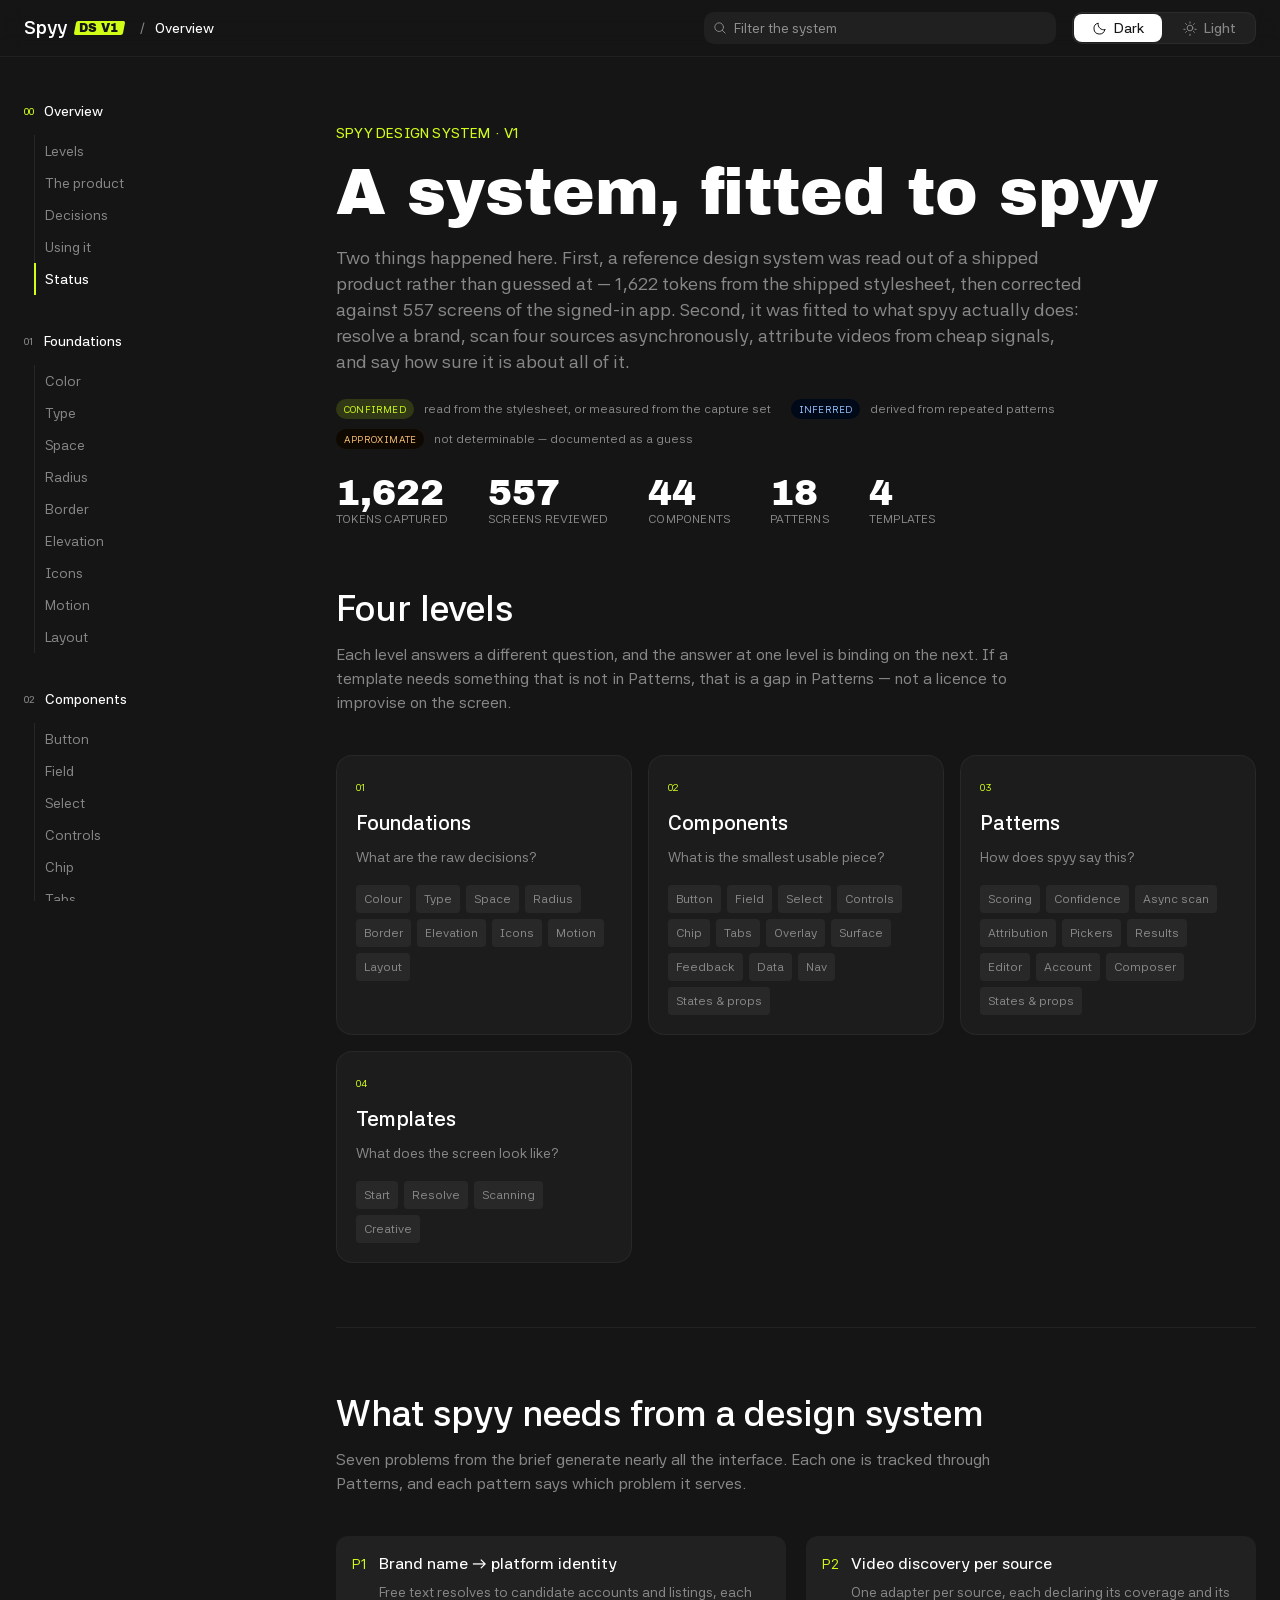
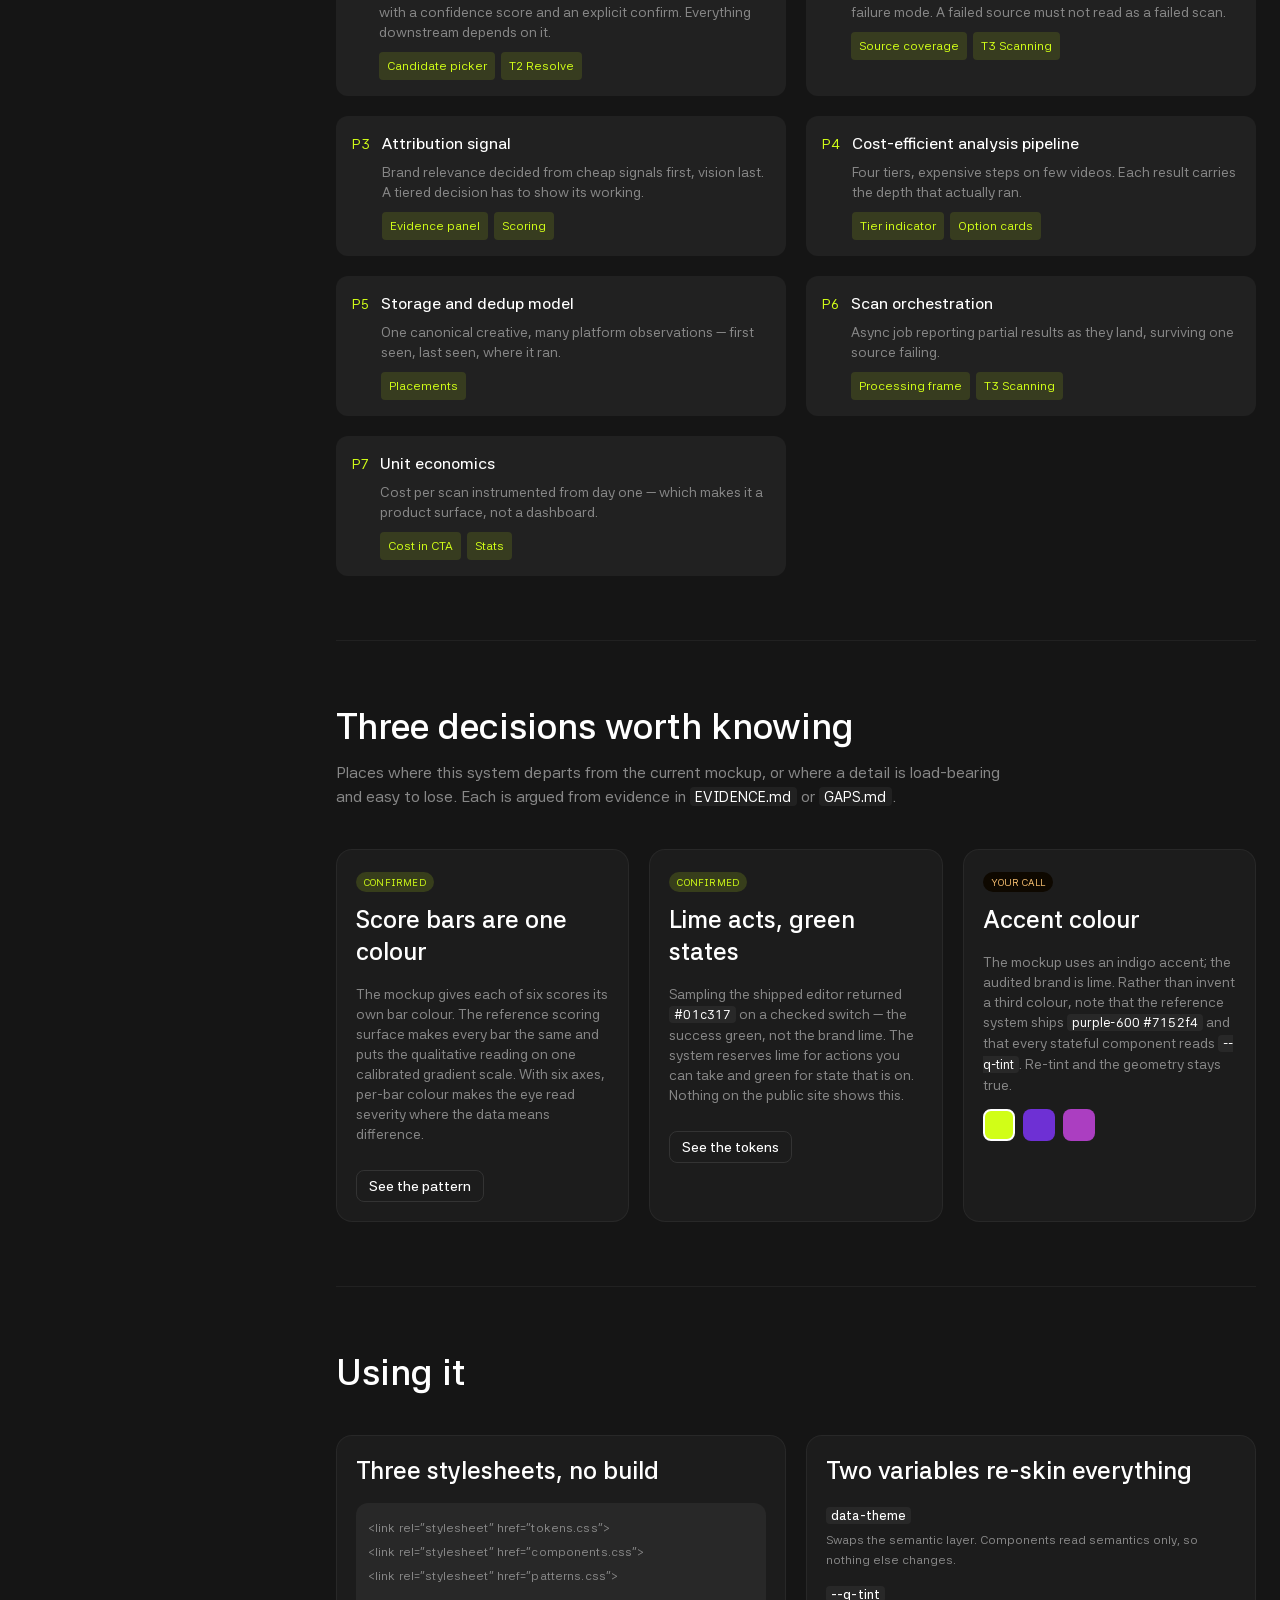
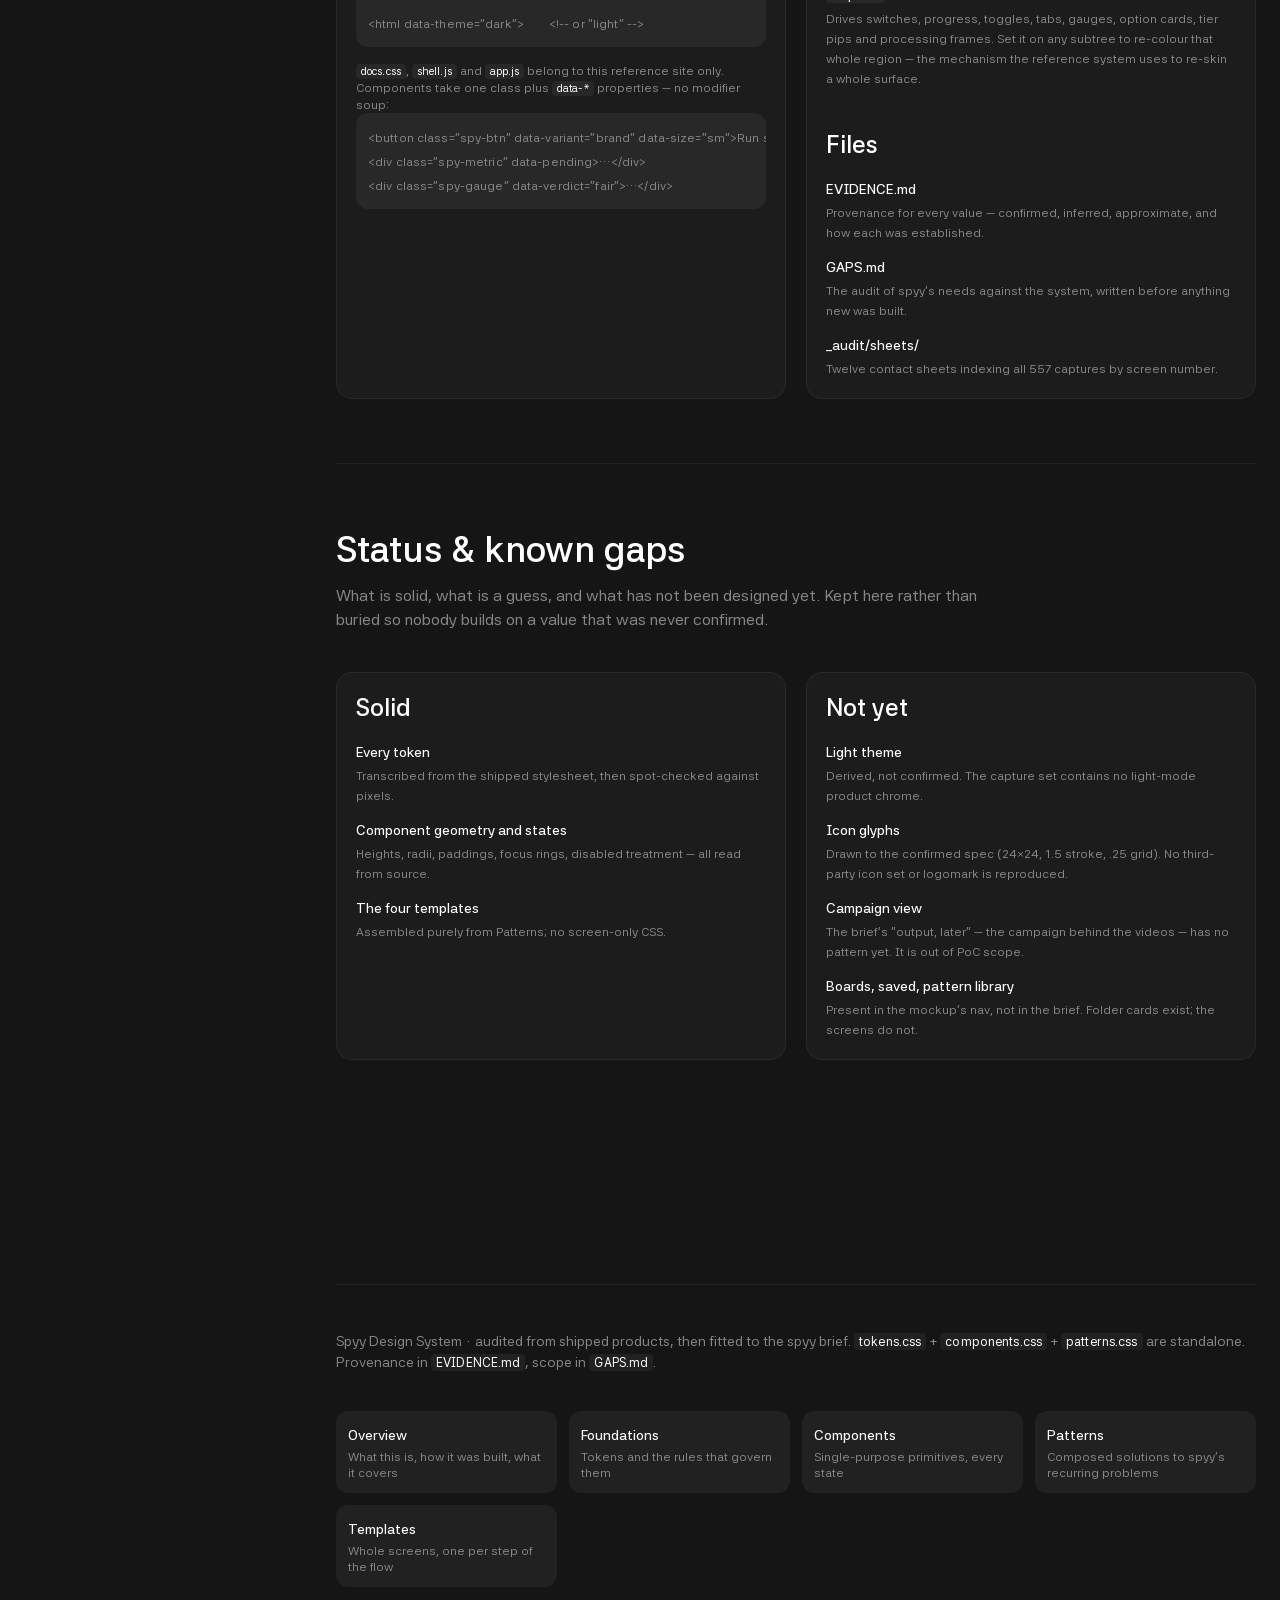
==== commit 05c7caa9: "Apply new typography" ====
--- a/index.html
+++ b/index.html
@@ -7,7 +7,7 @@
 <meta name="description" content="The spyy design system — foundations, components, patterns and templates.">
 <link rel="preconnect" href="https://fonts.googleapis.com">
 <link rel="preconnect" href="https://fonts.gstatic.com" crossorigin>
-<link href="https://fonts.googleapis.com/css2?family=Inter:wght@400;500;600;700;900&family=Space+Grotesk:wght@500;600;700&family=IBM+Plex+Mono:wght@400;500&display=swap" rel="stylesheet">
+<link href="https://fonts.googleapis.com/css2?family=Archivo+Black&family=Asta+Sans:wght@400;500;600;700;800;900&display=swap" rel="stylesheet">
 <link rel="stylesheet" href="tokens.css">
 <link rel="stylesheet" href="components.css">
 <link rel="stylesheet" href="patterns.css">
--- a/tokens.css
+++ b/tokens.css
@@ -192,6 +192,8 @@
      calmly on white instead of fighting the ground.                       */
   --hf-color-grey-050: #ffffff;   /* source neutral-0 */
   --hf-color-grey-100: #f5f5f5;   /* source neutral-50 */
+  --hf-color-grey-075: #fafafa;   /* [I] half-step; the source has no value here */
+  --hf-color-grey-125: #e5e5e5;   /* source neutral-75 */
   --hf-color-grey-150: #d6d6d6;   /* source neutral-100 */
   --hf-color-grey-200: #a8a8a8;   /* source neutral-300 */
   --hf-color-grey-250: #878787;   /* source neutral-400 */
@@ -262,8 +264,8 @@
   --hf-color-transparent-dark-100: #000000;
 
   /* -- Glass ----------------------------------------------------------- [C] */
-  --hf-color-glass-dark: #23262abf;   /* cool-250 @ 75% */
-  --hf-color-glass-light: #f4f4f4bf;
+  --hf-color-glass-dark: #212121bf;   /* shade-250 @ 75% */
+  --hf-color-glass-light: #f5f5f5bf;   /* grey-100 @ 75% */
 
   /* -- Spacing scale (4px base, 0.125rem granularity) ------------------ [C]
      Named by hundredths of a rem x 100, not by t-shirt size. */
@@ -315,19 +317,22 @@
   --hf-icon-xl: 1.75rem;  /* 28px */
 
   /* -- Typography: families -------------------------------------------- [C] */
-  /* TWO faces, and only two. [A] on the display face: the marketing header
-     it is meant to match could not be read off the source site, so Space
-     Grotesk stands in at the right weight and width until it is identified.
-     Swapping it is this one line.
+  /* TWO faces, and only two.
        display   — page and section headers only
        text      — body copy AND ordinary headings
        mono      — code, tokens, measurements                                */
-  --hf-type-family-display-base: "Space Grotesk";
-  --hf-type-family-text-base: "Inter";
-  --hf-type-family-mono-base: "IBM Plex Mono";
-
-  --hf-type-family-display: "Space Grotesk", "Inter", system-ui, sans-serif;
-  --hf-type-family-text: "Inter", system-ui, sans-serif;
+  --hf-type-family-display-base: "Archivo Black";
+  --hf-type-family-text-base: "Asta Sans";
+
+  --hf-type-family-display: "Archivo Black", "Arial Black", system-ui, sans-serif;
+  --hf-type-family-text: "Asta Sans", system-ui, sans-serif;
+
+  /* There is no third face. The mono slot is kept as a ROLE, because plenty of
+     rules ask for it, but it now resolves to the text face with tabular
+     figures turned on. Token names and hex values stay in a column; a block of
+     code loses its fixed advance width, which is the cost of two faces. To put
+     a monospace back, this is the only line that changes.               [I] */
+  --hf-type-family-mono-base: var(--hf-type-family-text-base);
 
   /* The old four-slot names, now pointing at the two real faces so that no
      component had to be rewritten. primary and secondary are both text;
@@ -338,7 +343,7 @@
   --hf-type-family-primary: var(--hf-type-family-text);
   --hf-type-family-secondary: var(--hf-type-family-text);
   --hf-type-family-grotesk: var(--hf-type-family-display);
-  --hf-type-family-mono: "IBM Plex Mono", "Space Mono", ui-monospace, monospace;
+  --hf-type-family-mono: var(--hf-type-family-text);
 
   /* -- Typography: weights --------------------------------------------- [C] */
   --hf-type-weight-regular: 400;
@@ -346,6 +351,12 @@
   --hf-type-weight-semi-bold: 600;
   --hf-type-weight-bold: 700;
   --hf-type-weight-black: 900;
+
+  /* Archivo Black ships ONE weight, and that weight is already black. Asking
+     for 700 or 900 makes the browser synthesise a faux-bold by smearing the
+     outline, which on a face this heavy turns counters into mud. Anything set
+     in the display face uses this weight and no other.                  [C] */
+  --hf-type-weight-display: 400;
 
   /* -- Typography: letter spacing -------------------------------------- [C] */
   --hf-type-letter-spacing-tight: -0.075rem;
@@ -513,11 +524,11 @@
   color-scheme: dark;
 
   /* Backgrounds */
-  --hf-color-background-primary: var(--hf-color-shade-400);           /* #131416 page  */
-  --hf-color-background-secondary: var(--hf-color-shade-300);         /* #1c1e21 card  */
-  --hf-color-background-secondary-strong: var(--hf-color-shade-250);  /* #23262a       */
-  --hf-color-background-tertiary: var(--hf-color-shade-200);          /* #2a2d32 track */
-  --hf-color-background-section: var(--hf-color-shade-350);           /* #18191c       */
+  --hf-color-background-primary: var(--hf-color-shade-400);           /* page floor */
+  --hf-color-background-secondary: var(--hf-color-shade-300);         /* card, panel */
+  --hf-color-background-secondary-strong: var(--hf-color-shade-250);  /* raised panel */
+  --hf-color-background-tertiary: var(--hf-color-shade-200);          /* track, well */
+  --hf-color-background-section: var(--hf-color-shade-350);           /* section band */
   --hf-color-background-elevated-start: var(--hf-color-shade-150);
   --hf-color-background-elevated-end: var(--hf-color-shade-350);
   --hf-color-background-glass: var(--hf-color-glass-dark);
@@ -538,10 +549,10 @@
   --hf-color-divider-secondary: #ffffff0f;  /* 6%  */
 
   /* Text */
-  --hf-color-text-primary: var(--hf-color-grey-050);     /* #ffffff */
-  --hf-color-text-secondary: var(--hf-color-grey-300);   /* #828282 */
+  --hf-color-text-primary: var(--hf-color-grey-050);     /* white */
+  --hf-color-text-secondary: var(--hf-color-grey-300);   
   --hf-color-text-tertiary: var(--hf-color-grey-250);   /* -325 measured 2.55:1 on the dark ground */
-  --hf-color-text-inverse: var(--hf-color-grey-550);     /* #1a1a1a */
+  --hf-color-text-inverse: var(--hf-color-grey-550);     
   --hf-color-text-disabled: var(--hf-color-grey-325);   /* shade-100 measured 1.39:1 */
   --hf-color-text-brand: var(--hf-color-lime-500);
   --hf-color-text-link: var(--hf-color-lime-500);
@@ -586,7 +597,7 @@
   --hf-color-button-destructive: var(--hf-color-red-600);   /* dark in both themes; label is always white */
   --hf-color-button-label-brand: var(--hf-color-grey-550);
   --hf-color-button-label-destructive: var(--hf-color-grey-050);
-  --hf-color-button-disabled: #292b2c;
+  --hf-color-button-disabled: var(--hf-color-shade-200);
 
   /* Overlays */
   /* Neutral fills — the quiet tinted surfaces underneath chips, code blocks,
@@ -649,7 +660,7 @@
 
   /* Notification */
   --hf-color-notification-unread: #7a58ff;
-  --hf-color-notification-unread-outline: #131416;
+  --hf-color-notification-unread-outline: var(--hf-color-shade-400);
 
   /* Accent hook: components read --q-tint so a subtree can be re-tinted
      without touching component CSS.                                    [C] */
@@ -667,14 +678,14 @@
 [data-theme="light"] {
   color-scheme: light;
 
-  --hf-color-background-primary: var(--hf-color-grey-050);        /* #ffffff   [C] */
-  --hf-color-background-secondary: var(--hf-color-grey-100);      /* #f4f4f4   [C] */
-  --hf-color-background-secondary-strong: #eaeaea;
-  --hf-color-background-tertiary: #e0e0e0;
-  --hf-color-background-section: #fafafa;
+  --hf-color-background-primary: var(--hf-color-grey-050);        /* [C] */
+  --hf-color-background-secondary: var(--hf-color-grey-100);      /* [C] */
+  --hf-color-background-secondary-strong: var(--hf-color-grey-125);
+  --hf-color-background-tertiary: var(--hf-color-grey-150);
+  --hf-color-background-section: var(--hf-color-grey-075);
   --hf-color-background-elevated-start: var(--hf-color-grey-050);
   --hf-color-background-elevated-end: var(--hf-color-grey-100);
-  --hf-color-background-glass: var(--hf-color-glass-light);       /* #f4f4f4bf [C] */
+  --hf-color-background-glass: var(--hf-color-glass-light);       /* [C] */
   --hf-color-background-inverse: var(--hf-color-grey-550);
 
   --hf-color-border-subtle: var(--hf-color-transparent-dark-05);  /* black/5  [C] */
@@ -686,8 +697,8 @@
   --hf-color-divider-primary: #00000014;
   --hf-color-divider-secondary: #0000000f;
 
-  --hf-color-text-primary: var(--hf-color-grey-550);              /* #1a1a1a  [C] */
-  --hf-color-text-secondary: var(--hf-color-grey-350);            /* #565656       */
+  --hf-color-text-primary: var(--hf-color-grey-550);              /* [C] */
+  --hf-color-text-secondary: var(--hf-color-grey-350);            
   --hf-color-text-tertiary: var(--hf-color-grey-325);   /* -250 measured 2.95:1 on white */
   --hf-color-text-inverse: var(--hf-color-grey-050);
   --hf-color-text-disabled: var(--hf-color-grey-150);
@@ -706,7 +717,7 @@
   --hf-color-button-primary: var(--hf-color-grey-550);  /* inverts: dark on light */
   --hf-color-button-secondary: var(--hf-color-grey-100);
   --hf-color-button-tertiary: var(--hf-color-grey-150);
-  --hf-color-button-disabled: #e4e4e4;
+  --hf-color-button-disabled: var(--hf-color-grey-125);
 
   --hf-color-fill-subtle: var(--hf-color-transparent-dark-05);
   --hf-color-fill-default: var(--hf-color-transparent-dark-10);
@@ -792,14 +803,14 @@
   /* Skeleton fill, sampled from the shipped loading states. Kept as its own
      token because it is not on the surface ramp — it is a hair darker than
      surface-control so a skeleton reads as absent content, not as a tile. [C] */
-  --hf-color-skeleton: #202227;
+  --hf-color-skeleton: var(--hf-color-shade-250);
 
   /* The four surfaces the whole product is actually built from. Every region
      sampled across the capture set returned one of these.                 [C] */
-  --hf-surface-app: #0f1113;       /* the settings / library page floor      */
-  --hf-surface-panel: #131517;     /* floating panels, editor rails          */
-  --hf-surface-card: #1c1e20;      /* cards, toolbars, active rows           */
-  --hf-surface-control: #23262a;   /* secondary buttons, count badges        */
+  --hf-surface-app: var(--hf-color-shade-400);    /* the page floor            */
+  --hf-surface-panel: var(--hf-color-shade-350);  /* floating panels, rails    */
+  --hf-surface-card: var(--hf-color-shade-300);   /* cards, toolbars, rows     */
+  --hf-surface-control: var(--hf-color-shade-250);/* secondary buttons, badges */
 
   /* Ink for anything FILLED with the brand lime or a product tint.          [C]
      --hf-color-text-inverse flips with the theme because the surface it sits
@@ -834,13 +845,13 @@
    floor lightest, then panel, card, control. The tints and the success green
    are NOT repeated here — they are the same colour in both themes.          */
 [data-theme="light"] {
-  --hf-surface-app: var(--hf-color-grey-050);      /* #ffffff */
-  --hf-surface-panel: #fafafa;
+  --hf-surface-app: var(--hf-color-grey-050);      /* white */
+  --hf-surface-panel: var(--hf-color-grey-075);
   --hf-surface-card: var(--hf-color-grey-100);     /* #f4f4f4 */
-  --hf-surface-control: #eaeaea;
+  --hf-surface-control: var(--hf-color-grey-125);
 
   /* Skeleton on light, derived at the same distance from the light ramp. [I] */
-  --hf-color-skeleton: #e4e4e4;
+  --hf-color-skeleton: var(--hf-color-grey-125);
 
   /* Tint used as TEXT (not as a fill) has to darken on a light background:
      lime-500 on white is 1.17:1. The mix keeps this tint-agnostic, so the
--- a/components.css
+++ b/components.css
@@ -61,10 +61,10 @@
 .spy-h6 { font: var(--hf-type-weight-semi-bold) var(--text-h6)/var(--text-h6--line-height) var(--hf-type-family-primary); letter-spacing: var(--hf-tracking-body); margin: 0; }
 .spy-h5 { font: var(--hf-type-weight-semi-bold) var(--text-h5)/var(--text-h5--line-height) var(--hf-type-family-primary); letter-spacing: var(--hf-tracking-display); margin: 0; }
 .spy-h4 { font: var(--hf-type-weight-bold) var(--text-h4)/var(--text-h4--line-height) var(--hf-type-family-primary); letter-spacing: var(--hf-tracking-display); margin: 0; }
-.spy-h3 { font: var(--hf-type-weight-bold) var(--text-h3)/var(--text-h3--line-height) var(--hf-type-family-display); letter-spacing: var(--hf-tracking-display); margin: 0; }
-.spy-h2 { font: var(--hf-type-weight-bold) var(--text-h2)/var(--text-h2--line-height) var(--hf-type-family-display); letter-spacing: var(--hf-tracking-display); margin: 0; }
-.spy-h1 { font: var(--hf-type-weight-bold) var(--text-h1)/var(--text-h1--line-height) var(--hf-type-family-display); letter-spacing: var(--hf-tracking-display); margin: 0; }
-.spy-display { font: var(--hf-type-weight-black) var(--text-display)/var(--text-display--line-height) var(--hf-type-family-display); letter-spacing: var(--hf-tracking-display); margin: 0; }
+.spy-h3 { font: var(--hf-type-weight-display) var(--text-h3)/var(--text-h3--line-height) var(--hf-type-family-display); letter-spacing: var(--hf-tracking-display); margin: 0; }
+.spy-h2 { font: var(--hf-type-weight-display) var(--text-h2)/var(--text-h2--line-height) var(--hf-type-family-display); letter-spacing: var(--hf-tracking-display); margin: 0; }
+.spy-h1 { font: var(--hf-type-weight-display) var(--text-h1)/var(--text-h1--line-height) var(--hf-type-family-display); letter-spacing: var(--hf-tracking-display); margin: 0; }
+.spy-display { font: var(--hf-type-weight-display) var(--text-display)/var(--text-display--line-height) var(--hf-type-family-display); letter-spacing: var(--hf-tracking-display); margin: 0; }
 
 /* Caps styles always carry -4% tracking. Confirmed across every caps token. */
 .spy-caps {
@@ -73,7 +73,7 @@
   font-weight: var(--hf-type-weight-bold);
 }
 .spy-mono { font-family: var(--hf-type-family-mono); }
-.spy-grotesk { font-family: var(--hf-type-family-grotesk); }
+.spy-grotesk { font-family: var(--hf-type-family-grotesk); font-weight: var(--hf-type-weight-display); }
 
 .spy-text-secondary { color: var(--hf-color-text-secondary); }
 .spy-text-tertiary  { color: var(--hf-color-text-tertiary); }
@@ -1005,7 +1005,7 @@
 
 /* ---------------------------------------------------------------------------
    BADGE                                                                 [C]
-   The system's signature marker: Space Grotesk Bold, uppercase, 12px, 2px
+   The system's signature marker: the display face, uppercase, 12px, 2px
    radius, 14px tall — and SKEWED -10.89deg. The skew is on the surface only;
    the text is counter-skewed back to upright. Do not round it, do not
    un-skew it, do not set it in Inter. This one object carries most of the
@@ -1039,7 +1039,7 @@
   transform: skewX(calc(-1 * var(--spy-badge-skew)));
   font-family: var(--hf-type-family-grotesk);
   font-size: var(--hf-type-size-100);
-  font-weight: var(--hf-type-weight-bold);
+  font-weight: var(--hf-type-weight-display);
   line-height: 1;
   letter-spacing: var(--hf-type-letter-spacing-none);
   text-transform: uppercase;
@@ -1105,16 +1105,18 @@
   isolation: isolate;
   display: inline-flex; align-items: center;
   max-width: 100%;
-  /* [I] the product caps the list at 100% and scrolls its nav rows behind a
-     mask; the same treatment is applied here so a long tab row degrades by
-     scrolling rather than by overflowing the page. */
+  /* A long tab row degrades by scrolling rather than by overflowing the page.
+     It does NOT carry an edge-fade mask. A mask applies to the whole element
+     whether or not it is scrolling, so it faded the first 12px and last 20px
+     of every tab row: the selected pill's right edge turned into a gradient,
+     and the track's rounded corners lost their hairline, because the mask ate
+     the border along with the fill. A fade that only makes sense while
+     scrolling cannot be expressed in CSS, so there is none.              [I] */
   overflow-x: auto;
   scrollbar-width: none;
-  -webkit-mask-image: linear-gradient(to right, transparent 0, #000 12px, #000 calc(100% - 20px), transparent 100%);
-          mask-image: linear-gradient(to right, transparent 0, #000 12px, #000 calc(100% - 20px), transparent 100%);
 }
 .spy-tabs-list::-webkit-scrollbar { display: none; }
-.spy-tabs-list[data-fill] { -webkit-mask-image: none; mask-image: none; overflow: visible; }
+.spy-tabs-list[data-fill] { overflow: visible; }
 .spy-tabs-tab {
   position: relative;
   z-index: 1;
@@ -1149,6 +1151,7 @@
 
 /* segment variant */
 .spy-tabs[data-variant="segment"] .spy-tabs-list {
+  overflow: visible;          /* a fixed switch never scrolls */
   gap: var(--hf-space-050);
   padding: var(--hf-space-050);
   border-radius: var(--spy-tabs-segment-radius);
@@ -2341,3 +2344,20 @@
   border-top: var(--hf-border-width-thin) solid var(--hf-color-divider-primary);
 }
 .spy-table-footer > [data-center] { flex: 1 1 0; text-align: center; color: var(--hf-color-text-secondary); font-size: var(--hf-type-size-200); }
+
+/* ---------------------------------------------------------------------------
+   THE MONO ROLE WITHOUT A MONO FACE                                      [I]
+   The system ships two faces and no third. Everything that used to ask for a
+   monospace still asks for the mono role; the role now resolves to the text
+   face with tabular figures and lining numerals on, so token names and hex
+   values still form a column. Letter-spacing is opened very slightly, which
+   is what most of the monospace legibility at small sizes actually came from.
+   ------------------------------------------------------------------------ */
+.spy-mono,
+code, kbd, samp, pre,
+[class*="mono"] {
+  font-family: var(--hf-type-family-mono);
+  font-variant-numeric: tabular-nums lining-nums;
+  font-feature-settings: "tnum" 1, "lnum" 1, "calt" 0;
+  letter-spacing: 0.01em;
+}
--- a/docs.css
+++ b/docs.css
@@ -131,7 +131,7 @@
 
 .doc-stats { display: flex; flex-wrap: wrap; gap: var(--hf-space-1000); margin-top: var(--hf-space-800); }
 .doc-stat { display: flex; flex-direction: column; gap: 2px; }
-.doc-stat strong { font-family: var(--hf-type-family-grotesk); font-size: var(--hf-type-size-900); font-weight: var(--hf-type-weight-bold); letter-spacing: var(--hf-tracking-display); color: var(--hf-color-text-primary); }
+.doc-stat strong { font-family: var(--hf-type-family-grotesk); font-size: var(--hf-type-size-900); font-weight: var(--hf-type-weight-display); letter-spacing: var(--hf-tracking-display); color: var(--hf-color-text-primary); }
 .doc-stat span { font-size: var(--hf-type-size-100); color: var(--hf-color-text-tertiary); letter-spacing: var(--hf-type-letter-spacing-wide); text-transform: uppercase; }
 
 /* The column owns the gutters now, so the old container inside it must not
@@ -235,8 +235,14 @@
 
 /* --- token grids --- */
 .doc-swatches { display: grid; grid-template-columns: repeat(auto-fill, minmax(150px, 1fr)); gap: var(--hf-space-300); }
-.doc-swatch { display: flex; flex-direction: column; border-radius: var(--hf-radius-300); overflow: hidden; background-color: var(--hf-color-background-secondary); box-shadow: inset 0 0 0 var(--hf-border-width-thin) var(--hf-color-border-subtle); cursor: pointer; text-align: start; border: none; padding: 0; font: inherit; color: inherit; }
-.doc-swatch-chip { height: 56px; display: block; box-shadow: inset 0 0 0 1px var(--hf-color-border-default); }
+/* A REAL border, not an inset ring. An inset box-shadow paints under the
+   element's own children, so the colour chip inside covered the card's hairline
+   along the whole top edge. A border sits outside the content box, where a
+   child cannot reach it. The chip's own ring is gone for the matching reason:
+   it was square, so overflow:hidden clipped it away at exactly the two rounded
+   corners, which is where the border looked missing. */
+.doc-swatch { display: flex; flex-direction: column; border-radius: var(--hf-radius-300); overflow: hidden; background-color: var(--hf-color-background-secondary); border: var(--hf-border-width-thin) solid var(--hf-color-border-subtle); cursor: pointer; text-align: start; padding: 0; font: inherit; color: inherit; }
+.doc-swatch-chip { height: 56px; display: block; border-bottom: var(--hf-border-width-thin) solid var(--hf-color-border-subtle); }
 .doc-swatch-meta { padding: var(--hf-space-200) var(--hf-space-250); display: flex; flex-direction: column; gap: 2px; }
 .doc-swatch-name { font-family: var(--hf-type-family-mono); font-size: 10px; line-height: 14px; color: var(--hf-color-text-primary); word-break: break-all; }
 .doc-swatch-val { font-family: var(--hf-type-family-mono); font-size: 10px; line-height: 14px; color: var(--hf-color-text-tertiary); }
@@ -244,7 +250,7 @@
 
 .doc-ramp { display: flex; flex-direction: column; gap: var(--hf-space-200); margin-bottom: var(--hf-space-500); }
 .doc-ramp-name { font-family: var(--hf-type-family-mono); font-size: var(--hf-type-size-100); color: var(--hf-color-text-secondary); }
-.doc-ramp-row { display: flex; border-radius: var(--hf-radius-200); overflow: hidden; box-shadow: inset 0 0 0 var(--hf-border-width-thin) var(--hf-color-border-subtle); }
+.doc-ramp-row { display: flex; border-radius: var(--hf-radius-200); overflow: hidden; border: var(--hf-border-width-thin) solid var(--hf-color-border-subtle); }   /* border, not an inset ring: the steps inside reach every edge */
 .doc-ramp-step { flex: 1; min-width: 0; height: 48px; position: relative; cursor: pointer; }
 .doc-ramp-step span { position: absolute; inset-inline: 0; bottom: 3px; text-align: center; font-family: var(--hf-type-family-mono); font-size: 9px; opacity: 0; transition: opacity var(--hf-duration-150); }
 .doc-ramp-step:hover span { opacity: 1; }
@@ -435,7 +441,7 @@
 /* ===========================================================================
    TEMPLATE FRAMES
    ======================================================================== */
-.doc-screen { border-radius: var(--hf-radius-500); overflow: hidden; background-color: var(--hf-surface-app, var(--hf-color-background-primary)); box-shadow: inset 0 0 0 var(--hf-border-width-thin) var(--hf-color-border-default), var(--hf-shadow-raised); }
+.doc-screen { border-radius: var(--hf-radius-500); overflow: hidden; background-color: var(--hf-surface-app, var(--hf-color-background-primary)); border: var(--hf-border-width-thin) solid var(--hf-color-border-default); box-shadow: var(--hf-shadow-raised); }   /* the title bar reaches the top edge and was covering an inset ring */
 .doc-screen-bar { display: flex; align-items: center; gap: var(--hf-space-200); padding: var(--hf-space-250) var(--hf-space-400); background-color: var(--hf-color-background-secondary); border-bottom: var(--hf-border-width-thin) solid var(--hf-color-border-subtle); }
 .doc-screen-bar > span { width: 10px; height: 10px; border-radius: var(--hf-radius-full); background-color: var(--hf-color-fill-strong); }
 .doc-screen-bar > em { margin-inline-start: var(--hf-space-300); font-style: normal; color: var(--hf-color-text-tertiary); font-size: var(--hf-type-size-100); font-family: var(--hf-type-family-mono); }
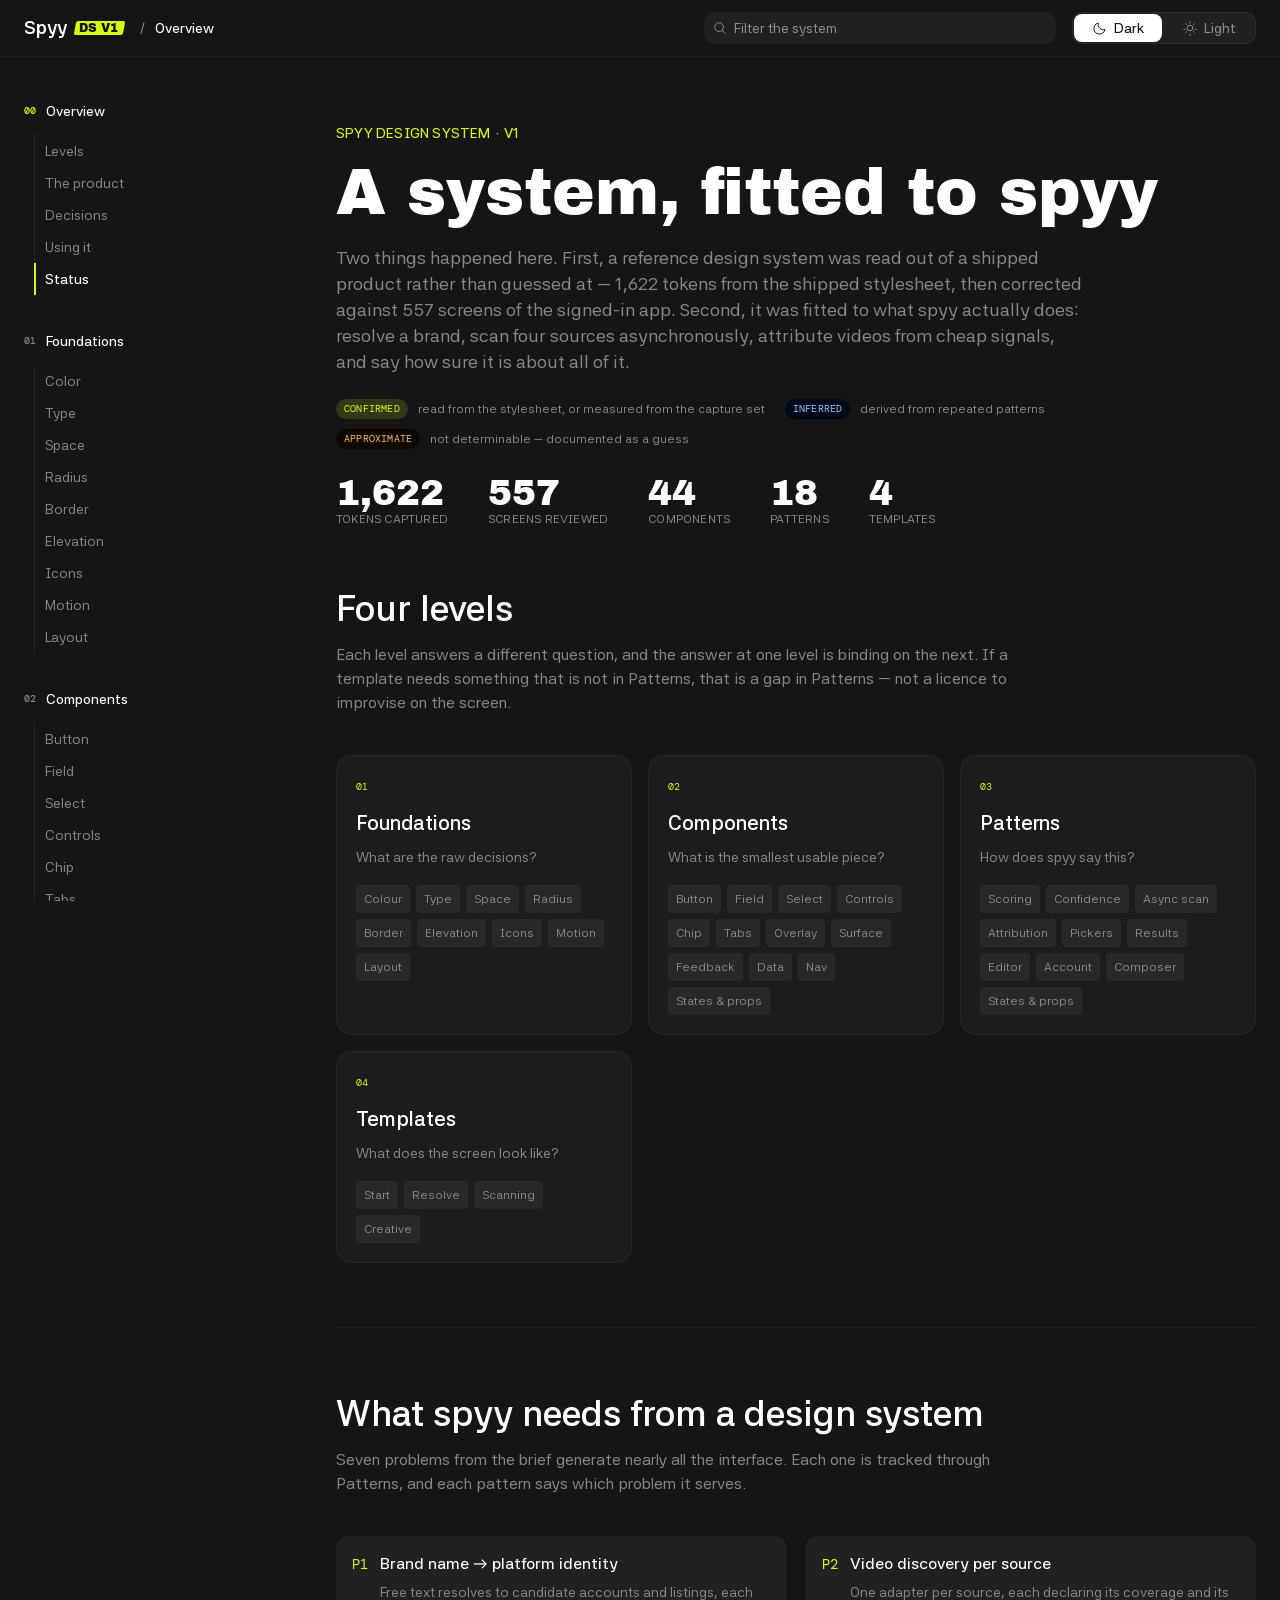
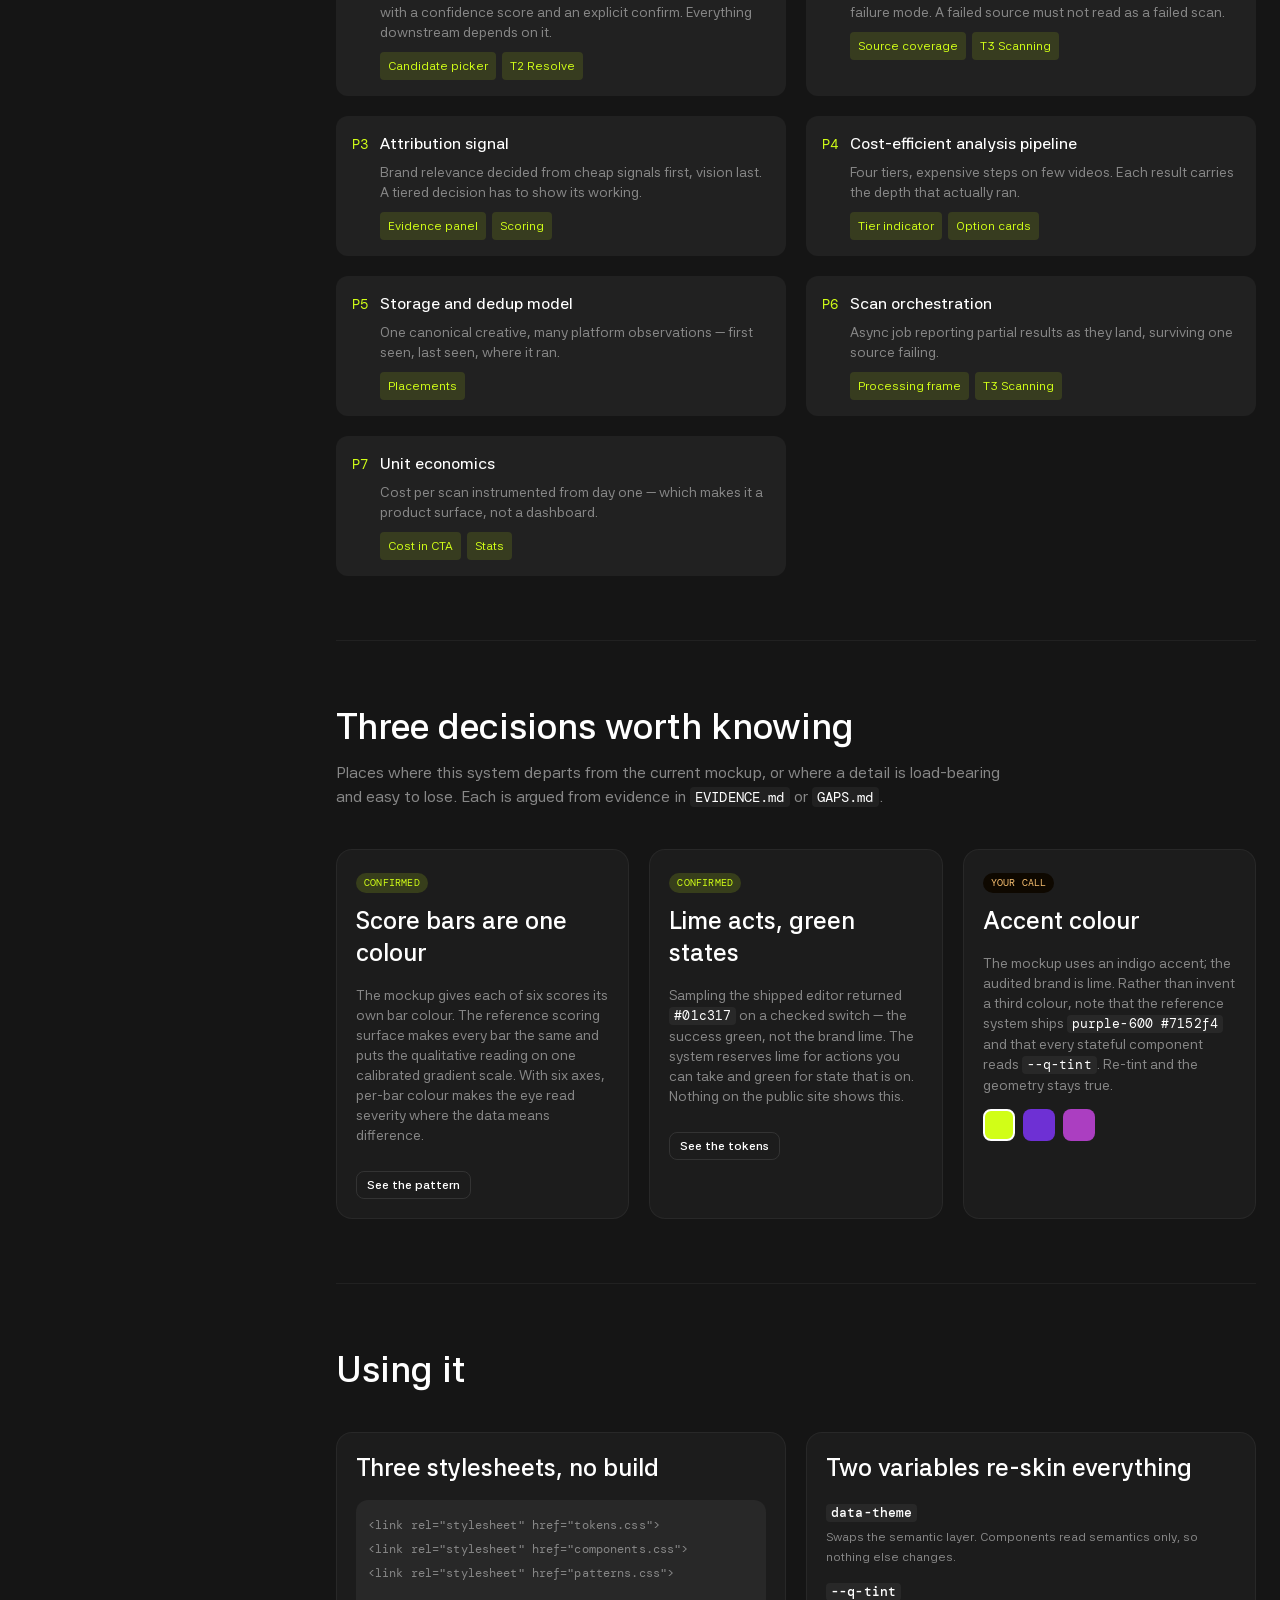
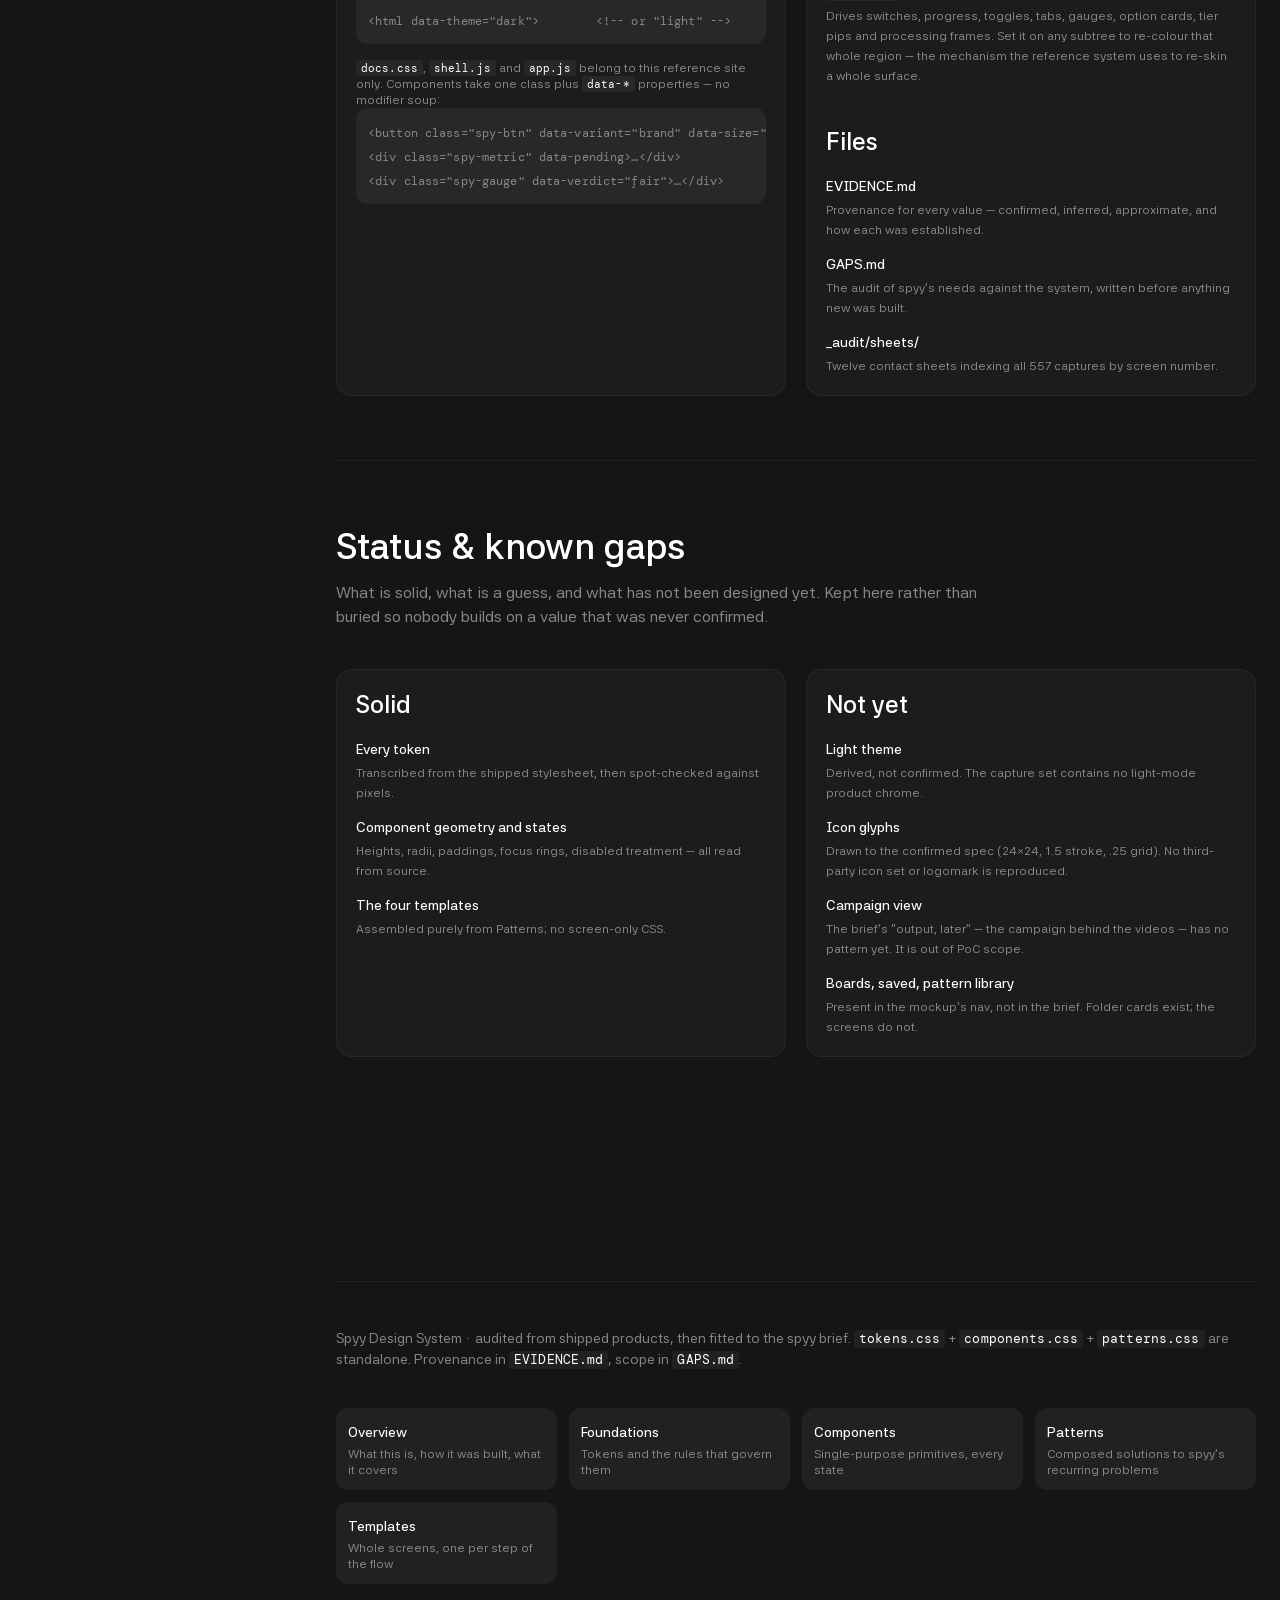
==== commit ed1aa35e: "Wire the theme switch where it is built, and give code a monospace and a palette The dark/light swit" ====
--- a/index.html
+++ b/index.html
@@ -7,7 +7,7 @@
 <meta name="description" content="The spyy design system — foundations, components, patterns and templates.">
 <link rel="preconnect" href="https://fonts.googleapis.com">
 <link rel="preconnect" href="https://fonts.gstatic.com" crossorigin>
-<link href="https://fonts.googleapis.com/css2?family=Archivo+Black&family=Asta+Sans:wght@400;500;600;700;800;900&display=swap" rel="stylesheet">
+<link href="https://fonts.googleapis.com/css2?family=Archivo+Black&family=Asta+Sans:wght@400;500;600;700;800;900&family=DM+Mono:wght@400;500&display=swap" rel="stylesheet">
 <link rel="stylesheet" href="tokens.css">
 <link rel="stylesheet" href="components.css">
 <link rel="stylesheet" href="patterns.css">
--- a/tokens.css
+++ b/tokens.css
@@ -290,17 +290,34 @@
   --hf-space-2400: 6rem;     /* 96px */
 
   /* -- Radius ---------------------------------------------------------- [C] */
+  /* Nine steps were in use across sixty declarations, which is a ladder, not a
+     rule: a component's corner came from whoever wrote it. Four of them now
+     carry the whole system, and each answers one question — what is this box?
+
+       050   a sticker.   The badge, and nothing else.
+       200   a MARKER.    It labels, or it holds an icon: menu item, tag,
+                          tooltip, skeleton, list row, icon tile, compact button.
+       250   a CONTROL.   You click it or you type in it: button, field, select,
+                          textarea, toggle, nav action, tile. One value for every
+                          size — a large button is not a rounder button.
+       400   a PANEL.     It contains controls: card, modal, toast, alert, menu,
+                          sidebar, table, feature, plan, quote, the CTA band.
+       full  a track or a dot: radio, switch, slider, avatar, progress, chip.
+
+     A box nested inside a panel steps down one tier, so the inner corner never
+     matches the outer one. 100, 150, 300, 500 and 600 stay in the scale for
+     product work, but no component reads them.                            [D] */
   --hf-radius-0: 0;
-  --hf-radius-050: 0.125rem; /*  2px — badge */
+  --hf-radius-050: 0.125rem; /*  2px — sticker: badge */
   --hf-radius-100: 0.25rem;  /*  4px */
   --hf-radius-150: 0.375rem; /*  6px */
-  --hf-radius-200: 0.5rem;   /*  8px — menu item, tooltip, chip-less controls */
-  --hf-radius-250: 0.625rem; /* 10px — nav action, select sm */
-  --hf-radius-300: 0.75rem;  /* 12px — field, dropdown, button md  (dominant) */
-  --hf-radius-400: 1rem;     /* 16px — sidebar, toast, card */
+  --hf-radius-200: 0.5rem;   /*  8px — MARKER */
+  --hf-radius-250: 0.625rem; /* 10px — CONTROL */
+  --hf-radius-300: 0.75rem;  /* 12px */
+  --hf-radius-400: 1rem;     /* 16px — PANEL */
   --hf-radius-500: 1.25rem;  /* 20px */
-  --hf-radius-600: 1.5rem;   /* 24px — modal, glass, nav popup */
-  --hf-radius-full: 9999px;
+  --hf-radius-600: 1.5rem;   /* 24px */
+  --hf-radius-full: 9999px;  /*        track, dot, pill */
 
   /* -- Border width ---------------------------------------------------- [C] */
   --hf-border-width-none: 0px;
@@ -327,12 +344,12 @@
   --hf-type-family-display: "Archivo Black", "Arial Black", system-ui, sans-serif;
   --hf-type-family-text: "Asta Sans", system-ui, sans-serif;
 
-  /* There is no third face. The mono slot is kept as a ROLE, because plenty of
-     rules ask for it, but it now resolves to the text face with tabular
-     figures turned on. Token names and hex values stay in a column; a block of
-     code loses its fixed advance width, which is the cost of two faces. To put
-     a monospace back, this is the only line that changes.               [I] */
-  --hf-type-family-mono-base: var(--hf-type-family-text-base);
+  /* The mono slot resolved to the text face for a while, on the argument that a
+     third face was not worth its weight. That held until the component page
+     started printing real markup: a code block in a proportional face loses its
+     fixed advance width, and nested markup stops lining up down the page, which
+     is most of what indentation is for. DM Mono is the third face.       [D] */
+  --hf-type-family-mono-base: "DM Mono", ui-monospace, SFMono-Regular, Menlo, monospace;
 
   /* The old four-slot names, now pointing at the two real faces so that no
      component had to be rewritten. primary and secondary are both text;
@@ -343,7 +360,7 @@
   --hf-type-family-primary: var(--hf-type-family-text);
   --hf-type-family-secondary: var(--hf-type-family-text);
   --hf-type-family-grotesk: var(--hf-type-family-display);
-  --hf-type-family-mono: var(--hf-type-family-text);
+  --hf-type-family-mono: var(--hf-type-family-mono-base);
 
   /* -- Typography: weights --------------------------------------------- [C] */
   --hf-type-weight-regular: 400;
@@ -659,7 +676,7 @@
   --hf-color-transparent-lime-20: var(--hf-color-lime-alpha-20);
 
   /* Notification */
-  --hf-color-notification-unread: #7a58ff;
+  --hf-color-notification-unread: var(--hf-color-purple-500);
   --hf-color-notification-unread-outline: var(--hf-color-shade-400);
 
   /* Accent hook: components read --q-tint so a subtree can be re-tinted
@@ -773,10 +790,15 @@
   --text-h6: 1.5rem;     --text-h6--line-height: 2rem;
   --text-h5: 1.875rem;   --text-h5--line-height: 2.25rem;
   --text-h4: 2.25rem;    --text-h4--line-height: 2.75rem;
-  --text-h3: 3rem;       --text-h3--line-height: 3.5rem;
-  --text-h2: 4rem;       --text-h2--line-height: 4.5rem;
-  --text-h1: 4.5rem;     --text-h1--line-height: 5rem;
-  --text-display: 6.125rem; --text-display--line-height: 6.25rem;
+  /* The four display steps are FLUID, not moded. They do not follow the app's
+     Desktop / Tablet / Mobile modes — a marketing page has one scale — but a
+     fixed 98px heading cannot fit a 390px phone, so each clamps between a
+     readable floor and the desktop size it was transcribed at. The max is the
+     value Figma holds; a clamp has no Figma equivalent.                  [I] */
+  --text-h3: clamp(1.75rem, 4.6vw, 3rem);       --text-h3--line-height: 1.16em;
+  --text-h2: clamp(2rem, 6vw, 4rem);            --text-h2--line-height: 1.13em;
+  --text-h1: clamp(2.25rem, 7vw, 4.5rem);       --text-h1--line-height: 1.11em;
+  --text-display: clamp(2.5rem, 9vw, 6.125rem); --text-display--line-height: 1.02em;
 
   /* Tracking rule, confirmed across the scale:
        <= 14px  ->  0%      (captions, labels, UI text)
@@ -798,7 +820,10 @@
 :root {
   /* Success green as a semantic, because the switch's checked track uses it
      rather than the brand colour. Sampled #01c317 in the shipped editor.  [C] */
-  --hf-color-separator-success: #00c314;
+  /* A bold success fill (the switch track, for one). Theme-constant like a
+     tint fill: it carries white ink on both themes, so it must not flip.
+     Was a literal #00c314 left over from the previous palette.       [I] */
+  --hf-color-separator-success: var(--hf-color-green-500);
 
   /* Skeleton fill, sampled from the shipped loading states. Kept as its own
      token because it is not on the surface ramp — it is a hair darker than
@@ -834,7 +859,7 @@
      Confirmed by three differently-tinted surfaces in the capture set.       */
   --q-tint-default: var(--hf-color-lime-500);   /* core product            */
   --q-tint-marketing: var(--hf-color-pink-500); /* a second surface        */
-  --q-tint-compute: #35c6a8;                    /* a third surface (approx)  */
+  --q-tint-compute: var(--hf-color-cyan-300); /* a third surface          */
 }
 
 /* Light counterpart of the addendum. It has to live here, after the :root
@@ -847,7 +872,7 @@
 [data-theme="light"] {
   --hf-surface-app: var(--hf-color-grey-050);      /* white */
   --hf-surface-panel: var(--hf-color-grey-075);
-  --hf-surface-card: var(--hf-color-grey-100);     /* #f4f4f4 */
+  --hf-surface-card: var(--hf-color-grey-100);
   --hf-surface-control: var(--hf-color-grey-125);
 
   /* Skeleton on light, derived at the same distance from the light ramp. [I] */
@@ -856,7 +881,7 @@
   /* Tint used as TEXT (not as a fill) has to darken on a light background:
      lime-500 on white is 1.17:1. The mix keeps this tint-agnostic, so the
      Marketing pink and a third surface teal darken the same way.          [I] */
-  --q-tint-text: color-mix(in oklab, var(--q-tint) 62%, #000000);
+  --q-tint-text: color-mix(in oklab, var(--q-tint) 62%, var(--hf-color-grey-600));
 
   /* Disabled text derived at grey-150 is 1.24:1 on white — far below the
      3:1 that even a disabled control needs to stay readable.            [I] */
--- a/components.css
+++ b/components.css
@@ -155,6 +155,19 @@
   background-color: transparent;
   color: var(--hf-color-text-primary);
   font-family: var(--hf-type-family-secondary);
+  /* A button with no data-size used to inherit nothing and fall back to the
+     browser's own 13.33px control font in a sharp rectangle 30px tall — a
+     height that is not on the ladder at all. The default is the md step, and
+     the md step is 40.                                                  [I] */
+  font-size: var(--hf-type-size-200);
+  line-height: var(--hf-type-line-height-500);
+  font-weight: var(--hf-type-weight-semi-bold);
+  height: var(--hf-space-1000);
+  min-width: var(--hf-space-1000);
+  gap: var(--hf-space-200);
+  padding-inline: var(--hf-space-400);
+  border-radius: var(--hf-radius-250);
+  letter-spacing: var(--hf-type-letter-spacing-none);
   text-align: center;
   text-overflow: ellipsis;
   white-space: nowrap;
@@ -191,50 +204,61 @@
 .spy-btn[aria-disabled="true"] { pointer-events: none; opacity: 0.5; }
 .spy-btn[aria-busy="true"] { cursor: wait; }
 
-/* -- Size ladder ----------------------------------------------------- [C]
-   Heights 24 / 32 / 40 / 48 with radius stepping 6 / 8 / 10 / 12.
-   The radius:height relationship is not proportional — it plateaus. The lg
-   step (56 / 14) is [I], continuing the ladder and cross-checked against the
-   app-scale button at the same height.                                     */
+/* -- Size ladder ------------------------------------------------------ [D]
+   24 / 28 / 32 / 40 / 48, and `md` — the default — is 40.
+
+   It used to be 24 / 32 / 40 / 48 / 56, which put `md` fourth of five: a button
+   with no size written on it came out 48px tall with a 16px semibold label,
+   which is a landing-page CTA, not a product button. Every default button in
+   the system was therefore a size too big, and the fix people reached for was
+   writing data-size="sm" on almost everything.
+
+   The second ladder is gone with it. `data-scale="app"` ran 16/24/32/40/48 for
+   exactly this reason — the product needed smaller buttons than the default —
+   and once the default is 40 the two ladders are the same ladder. One axis
+   fewer, and nobody has to know which scale a screen is on.
+
+   One radius at every step (the control tier) and semibold at every step, so
+   size changes the box and nothing else.                                   */
 .spy-btn[data-size="xxs"] {
   height: var(--hf-space-600); min-width: var(--hf-space-600);
-  gap: var(--hf-space-150); padding: 0 var(--hf-space-300);
-  border-radius: var(--hf-radius-150);
+  gap: var(--hf-space-150); padding-inline: var(--hf-space-200);
+  border-radius: var(--hf-radius-200);
   font-size: var(--hf-type-size-100); line-height: var(--hf-type-line-height-300);
-  font-weight: var(--hf-type-weight-medium); letter-spacing: var(--hf-type-letter-spacing-none);
+  letter-spacing: var(--hf-type-letter-spacing-none);
   --spy-btn-icon: var(--hf-icon-xs);
 }
 .spy-btn[data-size="xs"] {
+  height: var(--hf-space-700); min-width: var(--hf-space-700);
+  gap: var(--hf-space-150); padding-inline: var(--hf-space-250);
+  border-radius: var(--hf-radius-200);
+  font-size: var(--hf-type-size-100); line-height: var(--hf-type-line-height-300);
+  letter-spacing: var(--hf-type-letter-spacing-none);
+  --spy-btn-icon: var(--hf-icon-sm);
+}
+.spy-btn[data-size="sm"] {
   height: var(--hf-space-800); min-width: var(--hf-space-800);
-  gap: var(--hf-space-150); padding: var(--hf-space-150) var(--hf-space-300);
-  border-radius: var(--hf-radius-200);
-  font-size: var(--hf-type-size-200); line-height: var(--hf-type-line-height-300);
-  font-weight: var(--hf-type-weight-medium); letter-spacing: var(--hf-type-letter-spacing-none);
-  --spy-btn-icon: var(--hf-icon-sm);
-}
-.spy-btn[data-size="sm"] {
-  height: var(--hf-space-1000); min-width: var(--hf-space-1000);
-  gap: var(--hf-space-150); padding: var(--hf-space-200) var(--hf-space-400);
+  gap: var(--hf-space-150); padding-inline: var(--hf-space-300);
   border-radius: var(--hf-radius-250);
   font-size: var(--hf-type-size-200); line-height: var(--hf-type-line-height-300);
-  font-weight: var(--hf-type-weight-medium); letter-spacing: var(--hf-type-letter-spacing-none);
+  letter-spacing: var(--hf-type-letter-spacing-none);
+  --spy-btn-icon: var(--hf-icon-sm);
+}
+.spy-btn[data-size="md"] {
+  height: var(--hf-space-1000); min-width: var(--hf-space-1000);
+  gap: var(--hf-space-200); padding-inline: var(--hf-space-400);
+  border-radius: var(--hf-radius-250);
+  font-size: var(--hf-type-size-200); line-height: var(--hf-type-line-height-500);
+  letter-spacing: var(--hf-type-letter-spacing-none);
   --spy-btn-icon: var(--hf-icon-md);
 }
-.spy-btn[data-size="md"] {
+.spy-btn[data-size="lg"] {
   height: var(--hf-space-1200); min-width: var(--hf-space-1200);
-  gap: var(--hf-space-150); padding: var(--hf-space-400);
-  border-radius: var(--hf-radius-300);
-  font-size: var(--hf-type-size-400); line-height: var(--hf-type-line-height-600);
-  font-weight: var(--hf-type-weight-semi-bold); letter-spacing: var(--hf-type-letter-spacing-slight);
-  --spy-btn-icon: var(--hf-icon-lg);
-}
-.spy-btn[data-size="lg"] {
-  height: var(--hf-space-1400); min-width: var(--hf-space-1400);
-  gap: var(--hf-space-200); padding: var(--hf-space-400) var(--hf-space-500);
-  border-radius: var(--hf-radius-400);   /* was 14px, the one value off the scale */
-  font-size: var(--hf-type-size-500); line-height: var(--hf-type-line-height-800);
-  font-weight: var(--hf-type-weight-semi-bold); letter-spacing: var(--hf-type-letter-spacing-slight);
-  --spy-btn-icon: var(--hf-icon-lg);
+  gap: var(--hf-space-200); padding-inline: var(--hf-space-500);
+  border-radius: var(--hf-radius-250);
+  font-size: var(--hf-type-size-300); line-height: var(--hf-type-line-height-600);
+  letter-spacing: var(--hf-type-letter-spacing-none);
+  --spy-btn-icon: var(--hf-icon-md);
 }
 
 .spy-btn[data-icon-only] { padding-inline: 0; }
@@ -259,16 +283,6 @@
     linear-gradient(90deg, var(--hf-color-button-brand) 0%, var(--hf-color-button-brand) 100%);
 }
 
-/* brand-soft — lime at 10% with brand text. Used for Login, secondary CTAs. */
-.spy-btn[data-variant="brand-soft"] {
-  background-color: var(--hf-color-transparent-lime-10);
-  color: var(--hf-color-text-link);
-  box-shadow: inset 0 var(--hf-space-050) 3px var(--hf-color-transparent-light-05);
-  --spy-btn-hover-overlay: transparent;
-}
-.spy-btn[data-variant="brand-soft"]:hover { filter: brightness(0.8); }
-.spy-btn[data-variant="brand-soft"]:active { filter: brightness(0.6); }
-
 /* secondary — inverted: white surface, dark label. Carries a raised shadow. */
 .spy-btn[data-variant="secondary"] {
   background-color: var(--hf-color-button-primary);
@@ -305,35 +319,29 @@
   border-color: transparent;
 }
 
-/* danger / danger-soft — note the focus ring swaps to the error glow. */
+/* danger — the focus ring swaps to the error glow. */
 .spy-btn[data-variant="danger"] {
   background-color: var(--hf-color-button-destructive);
   /* red-600 is dark in both themes, so the label does not flip with them. */
   color: var(--hf-color-text-on-tint-inverse);
   --spy-btn-hover-overlay: var(--hf-color-transparent-dark-20);
 }
-.spy-btn[data-variant="danger-soft"] {
+/* danger-quiet — the destructive action when it is NOT the loud one on screen:
+   a delete sitting in a row of neutral icon buttons still has to read as the
+   dangerous one, and a filled red button there would shout over its neighbours.
+   Two levels, loud and quiet, is the pair — anything more re-expands the set. */
+.spy-btn[data-variant="danger-quiet"] {
   background-color: var(--hf-color-state-error-bg);
   color: var(--hf-color-state-error-fg);
 }
 .spy-btn[data-variant="danger"]:focus-visible,
-.spy-btn[data-variant="danger-soft"]:focus-visible {
+.spy-btn[data-variant="danger-quiet"]:focus-visible {
   box-shadow:
     0 0 0 var(--hf-border-width-thick) var(--hf-color-background-primary),
     0 0 0 var(--hf-space-100) var(--hf-color-state-error-glow);
 }
 
-/* success-soft / warning-soft — alpha fill + status text, hairline separator */
-.spy-btn[data-variant="success-soft"] {
-  background-color: var(--hf-color-state-success-bg);
-  color: var(--hf-color-state-success-fg);
-}
-.spy-btn[data-variant="warning-soft"] {
-  background-color: var(--hf-color-state-warning-bg);
-  color: var(--hf-color-state-warning-fg);
-}
-
-/* -- marketing-primary — the hero CTA ------------------------------- [C]
+/* -- landing-primary — the hero CTA ------------------------------- [C]
    The most distinctive object in the system. Four layers:
      1  lime fill
      2  a vertical yellow gloss gradient (#ffff14, transparent -> opaque)
@@ -341,7 +349,7 @@
         thickness of a physical key
      4  two stacked ambient shadows: 0 6px 4px black/25 and 0 32px 24px black/15
    Pressing it removes the inset edge and drops the button 2px.            */
-.spy-btn[data-variant="marketing-primary"] {
+.spy-btn[data-variant="landing-primary"] {
   background-color: var(--hf-color-button-brand);
   background-image:
     var(--hf-gradient-special-gloss-lime),
@@ -354,16 +362,16 @@
     0 var(--hf-space-150) var(--hf-space-100) 0 var(--hf-color-transparent-dark-25),
     0 var(--hf-space-800) var(--hf-space-600) 0 var(--hf-color-transparent-dark-15);
 }
-.spy-btn[data-variant="marketing-primary"]:hover { filter: brightness(1.04); }
-.spy-btn[data-variant="marketing-primary"]:active {
+.spy-btn[data-variant="landing-primary"]:hover { filter: brightness(1.04); }
+.spy-btn[data-variant="landing-primary"]:active {
   transform: translateY(2px);
   box-shadow:
     inset 0 -1px 0 0 #829b19,
     0 var(--hf-space-050) var(--hf-space-100) 0 var(--hf-color-transparent-dark-25);
 }
 
-/* marketing-secondary — same physicality, white key */
-.spy-btn[data-variant="marketing-secondary"] {
+/* landing-secondary — same physicality, white key */
+.spy-btn[data-variant="landing-secondary"] {
   background-color: var(--hf-color-button-primary);
   border: none;
   color: var(--hf-color-text-inverse);
@@ -373,41 +381,40 @@
     0 var(--hf-space-150) var(--hf-space-100) 0 var(--hf-color-transparent-dark-25),
     0 var(--hf-space-800) var(--hf-space-600) 0 var(--hf-color-transparent-dark-15);
 }
-.spy-btn[data-variant="marketing-secondary"]:active { transform: translateY(2px); }
-
-/* marketing-tertiary / -ghost — frosted glass keys */
-.spy-btn[data-variant="marketing-tertiary"] {
+.spy-btn[data-variant="landing-secondary"]:active { transform: translateY(2px); }
+
+/* landing-ghost — the frosted glass key */
+.spy-btn[data-variant="landing-ghost"] {
   background-color: var(--hf-color-fill-subtle);
-  border: var(--hf-border-width-thin) solid var(--hf-color-border-default);
-  color: var(--hf-color-text-primary);
-  --spy-btn-hover-overlay: transparent;
+  border: none;
+  color: var(--hf-color-text-primary);
   box-shadow: inset 0 var(--hf-border-width-thick) 3px 0 var(--hf-color-transparent-light-05);
   backdrop-filter: blur(var(--hf-space-300));
 }
-.spy-btn[data-variant="marketing-tertiary"]:hover {
-  background-color: var(--hf-color-fill-strong);
-  border-color: transparent;
-}
-.spy-btn[data-variant="marketing-ghost"] {
-  background-color: var(--hf-color-fill-subtle);
-  border: none;
-  color: var(--hf-color-text-primary);
-  box-shadow: inset 0 var(--hf-border-width-thick) 3px 0 var(--hf-color-transparent-light-05);
-  backdrop-filter: blur(var(--hf-space-300));
-}
-
-/* -- Loading --------------------------------------------------------------- */
-.spy-btn[aria-busy="true"] .spy-btn-label { visibility: hidden; }
+
+/* -- Loading ----------------------------------------------------------------
+   The spinner takes the leading icon slot; the label stays. The previous rule
+   hid `.spy-btn-label` and centred the spinner over it, which meant a button
+   whose label was a bare text node — every button anyone actually writes —
+   rendered the spinner on top of its own words. A helper span nothing documents
+   is not an API, it is a trap. The button is `inline-grid` with
+   `grid-auto-flow: column`, so ::before is simply the first column.
+
+   A button without a leading icon does grow by one icon and one gap while it
+   works. That is the honest trade: the alternative is hiding the label, and a
+   control that erases what it says while it is busy tells you nothing about
+   what it is doing.                                                       [D] */
+.spy-btn[aria-busy="true"] > .spy-icon:first-child { display: none; }
 .spy-btn[aria-busy="true"]::before {
   content: "";
-  position: absolute;
-  inset: 0;
-  margin: auto;
   width: 1em; height: 1em;
   border-radius: var(--hf-radius-full);
   border: var(--hf-border-width-medium) solid currentColor;
   border-top-color: transparent;
   animation: spy-spin var(--hf-duration-800) var(--hf-ease-linear) infinite;
+}
+@media (prefers-reduced-motion: reduce) {
+  .spy-btn[aria-busy="true"]::before { animation-duration: var(--hf-duration-1200); }
 }
 @keyframes spy-spin { to { transform: rotate(360deg); } }
 
@@ -425,32 +432,14 @@
 }
 .spy-btn-group[data-spaced] { gap: var(--hf-space-200); }
 
-/* ---------------------------------------------------------------------------
-   APP-SCALE BUTTON LADDER                                               [C]
-   A second, older ladder still shipping inside the product shell. Heights run
-   16/24/32/40/48/56/64 with tighter padding and a semibold label at every
-   step. Kept because product density depends on the 16 and 24 steps, which
-   the primary ladder does not reach. Opt in per instance.
-   ------------------------------------------------------------------------ */
-.spy-btn[data-scale="app"] { font-weight: var(--hf-type-weight-semi-bold); }
-.spy-btn[data-scale="app"][data-size="xxs"] { height: 16px; min-width: 16px; gap: 4px; padding-inline: 4px;  border-radius: var(--hf-radius-100); font-size: 0.625rem; line-height: 0.875rem; --spy-btn-icon: 8px; }
-.spy-btn[data-scale="app"][data-size="xs"]  { height: 24px; min-width: 24px; gap: 4px; padding: 0 8px 0 6px; border-radius: var(--hf-radius-200); font-size: 0.625rem; line-height: 0.875rem; --spy-btn-icon: 14px; }
-.spy-btn[data-scale="app"][data-size="sm"]  { height: 32px; min-width: 32px; gap: 6px; padding-inline: 8px;  border-radius: var(--hf-radius-200); font-size: 0.75rem;  line-height: 1.125rem; --spy-btn-icon: 16px; }
-.spy-btn[data-scale="app"][data-size="md"]  { height: 40px; min-width: 40px; gap: 6px; padding-inline: 10px; border-radius: var(--hf-radius-250); font-size: 0.875rem; line-height: 1.25rem;  --spy-btn-icon: 18px; }
-.spy-btn[data-scale="app"][data-size="lg"]  { height: 48px; min-width: 48px; gap: 8px; padding-inline: 12px; border-radius: var(--hf-radius-300); font-size: 1rem;     line-height: 1.5rem;   --spy-btn-icon: 20px; }
-.spy-btn[data-scale="app"][data-size="xl"]  { height: 56px; min-width: 56px; gap: 8px; padding-inline: 14px; border-radius: var(--hf-radius-400); font-size: 1.125rem; line-height: 1.75rem;  --spy-btn-icon: 24px; }
-.spy-btn[data-scale="app"][data-size="xxl"] { height: 64px; min-width: 64px; gap: 8px; padding-inline: 16px; border-radius: var(--hf-radius-400); font-size: 1.125rem; line-height: 1.75rem;  --spy-btn-icon: 24px; }
-
-/* The app ladder's disabled treatment is a flat fill, not opacity.       [C] */
-.spy-btn[data-scale="app"]:disabled,
-.spy-btn[data-scale="app"][aria-disabled="true"] {
-  opacity: 1;
-  background-color: var(--hf-color-button-disabled);
-  color: var(--hf-color-text-disabled);
-  box-shadow: none;
-  filter: none;
-}
-.spy-btn[data-scale="app"]:disabled .spy-icon { color: var(--hf-color-icon-disabled); }
+/* The app-scale ladder that used to sit here is gone. It existed because the
+   product needed buttons smaller than the primary ladder's default — 16/24/32/
+   40/48 against 24/32/40/48/56 — which is the same complaint as "the default
+   button is too big", answered by adding a second ladder instead of moving the
+   first. Now that `md` is 40 the two are the same ladder, and `data-scale` is
+   one axis nobody has to reason about. Its one genuinely different idea, a flat
+   disabled fill instead of opacity, went with it: opacity works on every
+   variant, a fill has to be chosen per variant.                           [D] */
 
 /* ---------------------------------------------------------------------------
    FIELD  (input · textarea · search · select trigger)                   [C]
@@ -490,7 +479,10 @@
   height: var(--hf-space-1000);            /* 40px */
   padding-inline: var(--hf-space-300);     /* 12px */
   border: none;
-  border-radius: var(--hf-radius-300);     /* 12px */
+  /* One radius for every text-entry surface — field, textarea, select trigger,
+     composer. It used to be 12px here, 10px at sm and a full pill under a shape
+     attribute, which meant three different roundings for one kind of object. [I] */
+  border-radius: var(--hf-radius-250);     /* 10px */
   background-color: var(--hf-color-overlay-dim-soft);
   color: var(--hf-color-icon-secondary);
   cursor: text;
@@ -507,9 +499,8 @@
   box-shadow: inset 0 0 0 var(--hf-border-width-medium) var(--hf-color-border-focus);
   overflow: hidden;
 }
-.spy-field-control[data-size="sm"] { height: var(--hf-space-800); padding-inline: var(--hf-space-200); border-radius: var(--hf-radius-250); }
+.spy-field-control[data-size="sm"] { height: var(--hf-space-800); padding-inline: var(--hf-space-200); }
 .spy-field-control[data-size="lg"] { height: var(--hf-space-1200); padding-inline: var(--hf-space-400); }
-.spy-field-control[data-shape="pill"] { border-radius: var(--hf-radius-full); }
 
 .spy-field-control[data-invalid],
 .spy-field-control[data-invalid]:focus-within {
@@ -565,7 +556,7 @@
   display: inline-flex; align-items: center; justify-content: center;
   width: var(--hf-space-500); height: var(--hf-space-500);
   flex-shrink: 0; padding: 0;
-  border: none; border-radius: var(--hf-radius-100);
+  border: none; border-radius: var(--hf-radius-200);
   background: none; color: var(--hf-color-icon-secondary);
   cursor: pointer; outline: none;
   transition-property: color, background-color;
@@ -620,7 +611,7 @@
   min-width: 12rem;
   max-width: 22rem;
   padding: var(--hf-space-200);
-  border-radius: var(--hf-radius-300);
+  border-radius: var(--hf-radius-400);
   background-color: var(--hf-color-background-glass);
   backdrop-filter: blur(var(--hf-space-1000));
   box-shadow:
@@ -708,7 +699,7 @@
   display: inline-flex; align-items: center; gap: var(--hf-space-100);
   flex-shrink: 0;
   padding: var(--hf-space-050) var(--hf-space-100);
-  border-radius: var(--hf-radius-100);
+  border-radius: var(--hf-radius-200);
   background-color: var(--hf-color-fill-subtle);
   color: var(--hf-color-text-on-overlay-secondary);
   font-size: var(--hf-type-size-050);
@@ -757,7 +748,7 @@
   transition-property: background-color, border-color, color;
   transition-duration: var(--hf-duration-150);
 }
-.spy-checkbox .spy-control-box { border-radius: var(--hf-radius-150); }
+.spy-checkbox .spy-control-box { border-radius: var(--hf-radius-200); }
 .spy-radio .spy-control-box { border-radius: var(--hf-radius-full); }
 
 .spy-checkbox:hover .spy-control-box,
@@ -809,11 +800,16 @@
 .spy-radio[data-disabled] .spy-control-box { border-color: var(--hf-color-icon-disabled); color: var(--hf-color-icon-disabled); }
 
 /* Status recolours — same geometry, different fill + ring */
-.spy-checkbox[data-variant="white"], .spy-radio[data-variant="white"] { --spy-control-fill: var(--hf-color-palette-white); --spy-control-hover-border: var(--hf-color-transparent-light-30); --spy-control-ring: var(--hf-color-transparent-light-20); }
-.spy-radio[data-variant="error"]   { --spy-control-fill: var(--hf-color-state-error-fg);   --spy-control-hover-border: var(--hf-color-state-error-fg);   --spy-control-ring: var(--hf-color-state-error-glow); }
-.spy-radio[data-variant="success"] { --spy-control-fill: var(--hf-color-state-success-fg); --spy-control-hover-border: var(--hf-color-state-success-fg); --spy-control-ring: var(--hf-color-state-success-glow); }
-.spy-radio[data-variant="warning"] { --spy-control-fill: var(--hf-color-state-warning-fg); --spy-control-hover-border: var(--hf-color-state-warning-fg); --spy-control-ring: var(--hf-color-state-warning-glow); }
-.spy-radio[data-variant="neutral"] { --spy-control-fill: var(--hf-color-background-secondary-strong); --spy-control-fg: var(--hf-color-text-primary); --spy-control-hover-border: var(--hf-color-border-strong); --spy-control-ring: var(--hf-color-transparent-dark-20); }
+/* Status colour belongs to components that REPORT — Chip, Alert, Toast, Badge.
+   A checkbox and a radio SELECT; they do not report. A radio tinted "success"
+   says nothing, which is why error / success / warning / neutral were defined
+   here and then never used once across five pages. Removed.
+
+   on-media is the one variant that survives, and it is not a status: it is a
+   surface. A control sitting over video or imagery cannot rely on the brand
+   tint reading against an unknown frame, so it checks to white. Same reasoning
+   as landing-* on the button — the prefix names where it lives.            [I] */
+.spy-checkbox[data-variant="on-media"], .spy-radio[data-variant="on-media"] { --spy-control-fill: var(--hf-color-palette-white); --spy-control-hover-border: var(--hf-color-transparent-light-30); --spy-control-ring: var(--hf-color-transparent-light-20); }
 
 /* Label rows: 12px gap, top-aligned so multi-line descriptions hang right. */
 .spy-control-label {
@@ -835,11 +831,11 @@
   --spy-switch-thumb: var(--hf-space-300);          /* 12px */
   --spy-switch-pad: var(--hf-space-050);            /*  2px */
   --spy-switch-track-bg: var(--hf-color-button-tertiary);
-  /* [C] Corrected against Mobbin capture #153: the checked track is the
-     SUCCESS green (#00c314), not the brand lime. Sampled #01c317 from the
-     shipped editor panel. The tint variant below is available where a panel
-     re-tints its controls. */
-  --spy-switch-track-bg-on: var(--hf-color-separator-success, #00c314);
+  /* [C] The checked track is the SUCCESS green, not the brand tint: a switch
+     reports state, and state green is the system's word for "on". It reads
+     from the palette so it moves when the palette moves. The tint variant
+     below is available where a panel re-tints its controls. */
+  --spy-switch-track-bg-on: var(--hf-color-separator-success);
   --spy-switch-thumb-bg: var(--hf-color-button-primary);
   --spy-switch-ring: var(--hf-color-transparent-lime-20);
   position: relative;
@@ -878,8 +874,12 @@
               0 0 0 var(--hf-space-100) var(--spy-switch-ring);
 }
 .spy-switch[data-disabled] { opacity: 0.5; cursor: not-allowed; }
+/* A switch REPORTS on/off, so its on-track is the success green, not the brand.
+   tint is the exception that earns its place: a panel that re-skins its controls
+   through --q-tint needs the switch to follow. The old brand variant pinned the
+   track to lime, which is what tint already resolves to by default — one name
+   for two behaviours. Removed.                                            [I] */
 .spy-switch[data-variant="tint"] { --spy-switch-track-bg-on: var(--q-tint); }
-.spy-switch[data-variant="brand"] { --spy-switch-track-bg-on: var(--hf-color-brand-primary); }
 
 /* ---------------------------------------------------------------------------
    TOGGLE  (pressable icon/label button, used for tool modes)            [C]
@@ -893,7 +893,7 @@
   gap: var(--hf-space-200);
   padding-inline: var(--hf-space-300);
   border: none;
-  border-radius: var(--hf-radius-300);
+  border-radius: var(--hf-radius-250);
   background-color: transparent;
   color: var(--hf-color-text-secondary);
   font-family: var(--hf-type-family-secondary);
@@ -922,7 +922,10 @@
    12px hit track containing a 4px visual rail; 12px thumb in white; the
    thumb's outline (not a shadow) is the brand separator colour.
    ------------------------------------------------------------------------ */
-.spy-slider { position: relative; display: flex; align-items: center; width: 100%; }
+/* The position is one custom property. It used to be two inline styles — a
+   width on the fill and a left on the thumb — which meant every slider in the
+   product carried hand-written CSS and the two could disagree.           [D] */
+.spy-slider { --spy-slider-value: 50%; position: relative; display: flex; align-items: center; width: 100%; }
 .spy-slider-track { position: relative; width: 100%; height: 12px; cursor: pointer; }
 .spy-slider-track::after {
   content: ""; position: absolute; top: 50%; left: 0;
@@ -932,11 +935,12 @@
 }
 .spy-slider-fill {
   position: absolute; top: 50%; left: 0; height: 4px; translate: 0 -50%;
+  width: var(--spy-slider-value);
   border-radius: var(--hf-radius-full);
   background-color: var(--q-tint);
 }
 .spy-slider-thumb {
-  position: absolute; top: 50%; translate: -50% -50%;
+  position: absolute; top: 50%; left: var(--spy-slider-value); translate: -50% -50%;
   width: 12px; height: 12px;
   border: none; padding: 0;
   border-radius: var(--hf-radius-full);
@@ -1013,7 +1017,11 @@
    ------------------------------------------------------------------------ */
 .spy-badge {
   --spy-badge-bg: var(--hf-color-brand-blue);
-  --spy-badge-fg: var(--hf-color-text-primary);
+  /* The badge surface is a saturated fill or one of the three radial gradients,
+     and none of them flip with the theme. Ink that flips therefore cannot be
+     used: --hf-color-text-primary turned near-black on the light theme and sat
+     on a deep blue gradient at 12px. Constant surface, constant ink.     [I] */
+  --spy-badge-fg: var(--hf-color-text-on-tint-inverse);
   --spy-badge-skew: -10.89deg;
   position: relative;
   display: inline-flex; align-items: center; justify-content: center;
@@ -1063,7 +1071,7 @@
 .spy-tag {
   display: inline-flex; align-items: center; gap: var(--hf-space-100);
   padding: var(--hf-space-050) var(--hf-space-150);
-  border-radius: var(--hf-radius-100);
+  border-radius: var(--hf-radius-200);
   background-color: var(--hf-color-fill-subtle);
   color: var(--hf-color-text-on-overlay-secondary);
   font-size: var(--hf-type-size-050);
@@ -1227,7 +1235,7 @@
   isolation: isolate;
   display: flex; flex-direction: column;
   min-width: 0;
-  border-radius: var(--hf-radius-600);
+  border-radius: var(--hf-radius-400);
   background-color: var(--hf-color-background-glass);
   backdrop-filter: blur(var(--spy-glass-blur)) saturate(var(--spy-glass-saturate));
   color: var(--hf-color-text-primary);
@@ -1250,7 +1258,7 @@
   width: 100%;
   aspect-ratio: var(--spy-tile-ratio, 16 / 9);
   border: var(--hf-border-width-thin) solid var(--hf-color-border-subtle);
-  border-radius: var(--hf-radius-300);
+  border-radius: var(--hf-radius-250);
   background-color: var(--hf-color-background-secondary);
   box-shadow: var(--hf-shadow-inset-tile);
   overflow: hidden;
@@ -1286,7 +1294,7 @@
   width: min(var(--q-modal-width), calc(100vw - var(--hf-space-800)));
   max-height: calc(100dvh - var(--hf-space-1600));
   padding: var(--hf-space-200);
-  border-radius: var(--hf-radius-600);
+  border-radius: var(--hf-radius-400);
   background-color: var(--hf-color-background-glass);
   backdrop-filter: blur(var(--hf-space-1000));
   box-shadow: var(--hf-shadow-modal);
@@ -1365,9 +1373,21 @@
   min-height: var(--hf-space-1000);
   max-width: 100%;
   padding: var(--hf-space-250);
-  border-radius: var(--hf-radius-300);
+  border-radius: var(--hf-radius-400);
+  /* The toast surface is theme-CONSTANT: the same near-black in both themes,
+     the way a snackbar is. Ink that FLIPS with the theme therefore cannot be
+     used inside it — in the light theme --hf-color-text-primary is near-black
+     and the label vanished into its own panel (measured 1.00:1). These locals
+     pin the toast's ink to the constant side of the palette; every child below
+     reads them instead of the theme-flipping text-* tokens.            [I] */
+  --spy-toast-ink: var(--hf-color-text-on-tint-inverse);
+  --spy-toast-ink-soft: var(--hf-color-transparent-light-70);
+  --spy-toast-ink-dim: var(--hf-color-transparent-light-50);
+  --spy-toast-ink-hover-bg: var(--hf-color-transparent-light-10);
+  --spy-toast-action-bg: var(--hf-color-grey-050);
+  --spy-toast-action-ink: var(--hf-color-grey-550);
   background: var(--hf-color-grey-550);
-  color: var(--hf-color-text-primary);
+  color: var(--spy-toast-ink);
   font-size: var(--hf-type-size-100);
   line-height: var(--hf-type-line-height-300);
   font-weight: var(--hf-type-weight-medium);
@@ -1379,6 +1399,16 @@
 .spy-toast[data-closed] { opacity: 0; }
 .spy-toast:focus-visible { outline: var(--hf-border-width-medium) solid var(--hf-color-border-focus); }
 .spy-toast[data-variant="stacked"] {
+  /* This variant's surface FLIPS with the theme (glass over the page), unlike
+     the base toast's constant near-black. So it puts the theme-flipping inks
+     BACK. The locals declared on .spy-toast are the seam that lets one
+     component carry both kinds of surface without either going invisible. */
+  --spy-toast-ink: var(--hf-color-text-primary);
+  --spy-toast-ink-soft: var(--hf-color-text-secondary);
+  --spy-toast-ink-dim: var(--hf-color-text-tertiary);
+  --spy-toast-ink-hover-bg: var(--hf-color-fill-subtle);
+  --spy-toast-action-bg: var(--hf-color-background-inverse);
+  --spy-toast-action-ink: var(--hf-color-text-inverse);
   align-items: flex-start;
   gap: var(--hf-space-300);
   padding: var(--hf-space-300) var(--hf-space-400);
@@ -1388,21 +1418,28 @@
   backdrop-filter: blur(var(--hf-space-1000));
   box-shadow: var(--hf-shadow-overlay);
 }
-.spy-toast-icon { display: flex; align-items: center; justify-content: center; flex: none; height: var(--hf-type-line-height-500); color: var(--hf-color-text-secondary); }
-.spy-toast-icon[data-status="success"] { color: var(--hf-color-state-success-fg); }
-.spy-toast-icon[data-status="error"]   { color: var(--hf-color-state-error-fg); }
-.spy-toast-icon[data-status="warning"] { color: var(--hf-color-state-warning-fg); }
+.spy-toast-icon { display: flex; align-items: center; justify-content: center; flex: none; height: var(--hf-type-line-height-500); color: var(--spy-toast-ink-soft); }
+/* On the constant near-black base the glow keys, not the state -fg steps:
+   -fg flips with the theme and its light step is tuned for white, which is
+   far too dark to read on this panel. The stacked variant, whose surface
+   does flip, gets the -fg steps back below. */
+.spy-toast:not([data-variant="stacked"]) .spy-toast-icon[data-status="success"] { color: var(--hf-color-state-success-glow); }
+.spy-toast:not([data-variant="stacked"]) .spy-toast-icon[data-status="error"]   { color: var(--hf-color-state-error-glow); }
+.spy-toast:not([data-variant="stacked"]) .spy-toast-icon[data-status="warning"] { color: var(--hf-color-state-warning-glow); }
+.spy-toast[data-variant="stacked"] .spy-toast-icon[data-status="success"] { color: var(--hf-color-state-success-fg); }
+.spy-toast[data-variant="stacked"] .spy-toast-icon[data-status="error"]   { color: var(--hf-color-state-error-fg); }
+.spy-toast[data-variant="stacked"] .spy-toast-icon[data-status="warning"] { color: var(--hf-color-state-warning-fg); }
 .spy-toast-text { display: flex; flex-direction: column; gap: var(--hf-space-050); flex: auto; min-width: 0; }
-.spy-toast-title { margin: 0; color: var(--hf-color-text-primary); font-size: var(--hf-type-size-200); line-height: var(--hf-type-line-height-500); font-weight: var(--hf-type-weight-medium); letter-spacing: var(--hf-type-letter-spacing-loose); overflow: hidden; text-overflow: ellipsis; white-space: nowrap; }
-.spy-toast-description { margin: 0; color: var(--hf-color-text-secondary); font-size: var(--hf-type-size-100); line-height: var(--hf-type-line-height-300); font-weight: var(--hf-type-weight-regular); max-height: calc(3 * var(--hf-type-line-height-300)); overflow: hidden; }
+.spy-toast-title { margin: 0; color: var(--spy-toast-ink); font-size: var(--hf-type-size-200); line-height: var(--hf-type-line-height-500); font-weight: var(--hf-type-weight-medium); letter-spacing: var(--hf-type-letter-spacing-loose); overflow: hidden; text-overflow: ellipsis; white-space: nowrap; }
+.spy-toast-description { margin: 0; color: var(--spy-toast-ink-soft); font-size: var(--hf-type-size-100); line-height: var(--hf-type-line-height-300); font-weight: var(--hf-type-weight-regular); max-height: calc(3 * var(--hf-type-line-height-300)); overflow: hidden; }
 /* Toast action is the INVERSE button — white on dark. High contrast on purpose. */
 .spy-toast-action {
   flex: none; align-self: center;
   padding: var(--hf-space-100) var(--hf-space-250);
   border: none;
   border-radius: var(--hf-radius-250);
-  background-color: var(--hf-color-background-inverse);
-  color: var(--hf-color-text-inverse);
+  background-color: var(--spy-toast-action-bg);
+  color: var(--spy-toast-action-ink);
   font-size: var(--hf-type-size-200);
   line-height: var(--hf-type-line-height-300);
   font-weight: var(--hf-type-weight-medium);
@@ -1414,10 +1451,10 @@
   display: flex; align-items: center; justify-content: center; flex: none;
   width: var(--hf-space-500); height: var(--hf-space-500);
   border: none; border-radius: var(--hf-radius-full);
-  background: none; color: var(--hf-color-text-tertiary); cursor: pointer;
+  background: none; color: var(--spy-toast-ink-dim); cursor: pointer;
   transition: background-color var(--hf-duration-150) var(--hf-ease-out), color var(--hf-duration-150) var(--hf-ease-out);
 }
-.spy-toast-close:hover { background-color: var(--hf-color-overlay-dim-soft); color: var(--hf-color-text-primary); }
+.spy-toast-close:hover { background-color: var(--spy-toast-ink-hover-bg); color: var(--spy-toast-ink); }
 
 /* ---------------------------------------------------------------------------
    TOOLTIP                                                               [C]
@@ -1527,7 +1564,7 @@
 .spy-nav-popup {
   box-sizing: border-box;
   border: var(--hf-border-width-thin) solid var(--hf-color-border-subtle);
-  border-radius: var(--hf-radius-600);
+  border-radius: var(--hf-radius-400);
   background-color: var(--hf-color-background-glass);
   backdrop-filter: blur(var(--hf-space-1000));
   color: var(--hf-color-text-primary);
@@ -1566,7 +1603,7 @@
   flex: 1 1 0; min-width: 0;
   height: calc(var(--hf-space-600) + var(--hf-space-300));  /* 36px */
   padding: var(--hf-space-150);
-  border: none; border-radius: var(--hf-radius-300);
+  border: none; border-radius: var(--hf-radius-250);
   background-color: transparent;
   color: var(--hf-color-text-primary);
   font: inherit; text-align: start; cursor: pointer; overflow: hidden;
@@ -1603,7 +1640,7 @@
   width: 100%;
   min-height: calc(var(--hf-space-600) + var(--hf-space-300));
   padding: var(--hf-space-150);
-  border-radius: var(--hf-radius-300);
+  border-radius: var(--hf-radius-250);
   background-color: var(--hf-color-overlay-hover);
   color: var(--hf-color-icon-secondary);
 }
@@ -1625,7 +1662,7 @@
   inset-inline-end: var(--hf-space-150);
   display: inline-flex; align-items: center; justify-content: center;
   width: var(--hf-space-500); height: var(--hf-space-500);
-  padding: 0; border: none; border-radius: var(--hf-radius-150);
+  padding: 0; border: none; border-radius: var(--hf-radius-200);
   background-color: transparent;
   color: var(--hf-color-icon-tertiary);
   cursor: pointer; opacity: 0;
@@ -1657,7 +1694,10 @@
   border: var(--hf-border-width-thin) solid var(--hf-color-border-default);
   border-radius: var(--hf-radius-full);
   background-color: var(--hf-color-fill-default);
-  color: var(--hf-color-transparent-light-50);
+  /* --hf-color-fill-default FLIPS (white alpha on dark, black alpha on light),
+     so the ink has to flip with it. A hardcoded white measured 1.12:1 on the
+     light theme.                                                       [I] */
+  color: var(--hf-color-text-secondary);
   font-size: var(--hf-type-size-050);
   white-space: nowrap; z-index: 1;
 }
@@ -1725,7 +1765,7 @@
 /* Shine loader — the placeholder used while a generation renders. */
 .spy-loader-shine {
   position: relative;
-  border-radius: var(--hf-radius-300);
+  border-radius: var(--hf-radius-200);
   background-color: var(--hf-color-background-tertiary);
   overflow: hidden;
 }
@@ -1746,7 +1786,7 @@
   animation: spy-shimmer-vertical 2s infinite;
 }
 @keyframes spy-shimmer-vertical { from { top: -100%; } to { top: 100%; } }
-.spy-skeleton[data-shape="text"] { height: var(--hf-space-400); border-radius: var(--hf-radius-100); }
+.spy-skeleton[data-shape="text"] { height: var(--hf-space-400); border-radius: var(--hf-radius-200); }
 .spy-skeleton[data-shape="circle"] { border-radius: var(--hf-radius-full); }
 
 /* ---------------------------------------------------------------------------
@@ -1855,7 +1895,7 @@
 .spy-alert {
   display: flex; align-items: flex-start; gap: var(--hf-space-200);
   padding: var(--hf-space-300);
-  border-radius: var(--hf-radius-300);
+  border-radius: var(--hf-radius-400);
   background-color: var(--hf-color-fill-subtle);
   color: var(--hf-color-text-primary);
   font-size: var(--hf-type-size-200);
@@ -1886,7 +1926,7 @@
   overflow: hidden;
 }
 .spy-media > img, .spy-media > video { width: 100%; height: 100%; object-fit: cover; display: block; }
-.spy-media[data-radius] { border-radius: var(--hf-radius-300); }
+.spy-media[data-radius] { border-radius: var(--hf-radius-400); }
 .spy-media-overlay {
   position: absolute;
   display: flex; align-items: center; justify-content: center;
@@ -1951,7 +1991,7 @@
 /* ---------------------------------------------------------------------------
    PROMPT COMPOSER                                                        [I]
    The product's central object, assembled entirely from confirmed atoms:
-   a multiline field control (5%-white fill, 12px radius, inset focus ring)
+   a multiline field control (5%-white fill, the shared 10px radius, inset ring)
    with a toolbar row of toggles and chips, and a brand submit button pinned
    to the trailing edge. Composition is inferred; every value inside it is
    confirmed.
@@ -2059,7 +2099,7 @@
   box-shadow: var(--hf-shadow-sheen);
 }
 .spy-icon-tile > .spy-icon { --spy-icon-size: var(--hf-icon-sm); }
-.spy-icon-tile[data-size="lg"] { width: var(--hf-space-800); height: var(--hf-space-800); border-radius: var(--hf-radius-250); }
+.spy-icon-tile[data-size="lg"] { width: var(--hf-space-800); height: var(--hf-space-800); border-radius: var(--hf-radius-200); }
 .spy-icon-tile[data-tone="brand"]   { background-color: var(--hf-color-brand-primary); color: var(--hf-color-text-on-tint); }
 .spy-icon-tile[data-tone="pink"]    { background-color: var(--hf-color-brand-pink); color: var(--hf-color-text-primary); }
 .spy-icon-tile[data-tone="purple"]  { background-color: var(--hf-color-purple-600); color: var(--hf-color-text-primary); }
@@ -2077,7 +2117,7 @@
   min-width: var(--hf-space-600);
   height: var(--hf-space-500);
   padding-inline: var(--hf-space-150);
-  border-radius: var(--hf-radius-150);
+  border-radius: var(--hf-radius-200);
   background-color: var(--hf-color-background-secondary-strong);
   color: var(--hf-color-text-secondary);
   font-size: var(--hf-type-size-100);
@@ -2095,7 +2135,7 @@
 .spy-notice {
   display: flex; align-items: center; gap: var(--hf-space-300);
   padding: var(--hf-space-300) var(--hf-space-400);
-  border-radius: var(--hf-radius-300);
+  border-radius: var(--hf-radius-400);
   background-color: var(--hf-color-fill-subtle);
 }
 .spy-notice-text { display: flex; flex-direction: column; gap: 2px; flex: 1 1 0; min-width: 0; }
@@ -2114,7 +2154,7 @@
 .spy-panel {
   display: flex; flex-direction: column;
   width: 26rem; max-width: 100%;
-  border-radius: var(--hf-radius-500);
+  border-radius: var(--hf-radius-400);
   background-color: var(--hf-surface-panel, var(--hf-color-background-primary));
   box-shadow:
     inset 0 0 0 var(--hf-border-width-thin) var(--hf-color-border-subtle),
@@ -2137,7 +2177,7 @@
 /* Collapsible section: an uppercase 11px label with a rotating chevron, in a
    nested container one step up from the panel surface. */
 .spy-panel-section {
-  border-radius: var(--hf-radius-300);
+  border-radius: var(--hf-radius-200);
   background-color: var(--hf-color-fill-subtle);
   overflow: hidden;
 }
@@ -2207,7 +2247,7 @@
 .spy-preset-thumb {
   position: relative;
   aspect-ratio: 4 / 3;
-  border-radius: var(--hf-radius-250);
+  border-radius: var(--hf-radius-200);
   background-color: var(--hf-color-background-secondary-strong);
   box-shadow: inset 0 0 0 var(--hf-border-width-thin) var(--hf-color-border-subtle);
   overflow: hidden;
@@ -2321,7 +2361,7 @@
      has to be built in: 24px tall, negative-margined so the row does not grow. */
   min-height: var(--hf-space-600);
   padding-inline: var(--hf-space-150); margin-inline: calc(-1 * var(--hf-space-150));
-  border-radius: var(--hf-radius-100);
+  border-radius: var(--hf-radius-200);
   color: inherit; font: inherit; cursor: pointer;
 }
 .spy-table-filter:hover { background-color: var(--hf-color-overlay-hover); }
--- a/patterns.css
+++ b/patterns.css
@@ -33,7 +33,7 @@
   display: inline-flex; align-items: center; justify-content: center;
   min-width: var(--hf-space-500); height: var(--hf-space-500);
   padding-inline: var(--hf-space-150);
-  border-radius: var(--hf-radius-150);
+  border-radius: var(--hf-radius-200);
   background-color: var(--hf-color-fill-default);
   color: var(--hf-color-text-secondary);
   font-family: var(--hf-type-family-secondary);
@@ -158,7 +158,7 @@
 .spy-gauge-verdict {
   display: inline-flex; align-items: center;
   padding: 2px var(--hf-space-200);
-  border-radius: var(--hf-radius-150);
+  border-radius: var(--hf-radius-200);
   font-size: var(--hf-type-size-100); line-height: var(--hf-type-line-height-300);
   font-weight: var(--hf-type-weight-medium);
 }
@@ -276,7 +276,7 @@
   display: inline-flex; align-items: center;
   height: var(--hf-space-600);
   padding-inline: var(--hf-space-250);
-  border-radius: var(--hf-radius-150);
+  border-radius: var(--hf-radius-200);
   font-size: var(--hf-type-size-100); line-height: 1;
   font-weight: var(--hf-type-weight-medium);
 }
@@ -298,7 +298,7 @@
   display: inline-flex; align-items: center;
   height: var(--hf-space-600);
   padding-inline: var(--hf-space-250);
-  border-radius: var(--hf-radius-150);
+  border-radius: var(--hf-radius-200);
   background-color: var(--hf-color-fill-default);
   color: var(--hf-color-text-primary);
   font-size: var(--hf-type-size-200); line-height: 1;
@@ -321,7 +321,7 @@
   min-height: var(--hf-space-2000);
   padding: var(--hf-space-300);
   border: var(--hf-border-width-thin) solid var(--hf-color-border-default);
-  border-radius: var(--hf-radius-300);
+  border-radius: var(--hf-radius-250);
   background-color: transparent;
   color: var(--hf-color-text-secondary);
   font-family: var(--hf-type-family-secondary);
@@ -359,7 +359,7 @@
   min-height: var(--hf-space-1400);
   padding: var(--hf-space-250) var(--hf-space-300);
   border: none;
-  border-radius: var(--hf-radius-300);
+  border-radius: var(--hf-radius-250);
   background-color: var(--hf-color-overlay-dim-soft);
   color: var(--hf-color-text-primary);
   text-align: start; cursor: pointer; outline: none;
@@ -382,7 +382,7 @@
   display: inline-flex; align-items: center; gap: var(--hf-space-150);
   height: var(--hf-space-600);
   padding-inline: var(--hf-space-150) var(--hf-space-250);
-  border-radius: var(--hf-radius-150);
+  border-radius: var(--hf-radius-200);
   background-color: var(--hf-color-fill-subtle);
   color: var(--hf-color-text-primary);
   font-size: var(--hf-type-size-100); line-height: 1;
@@ -425,7 +425,7 @@
   display: inline-flex; align-items: center; gap: var(--hf-space-150);
   height: var(--hf-space-600);
   padding-inline: var(--hf-space-250);
-  border-radius: var(--hf-radius-150);
+  border-radius: var(--hf-radius-200);
   font-size: var(--hf-type-size-100); line-height: 1; font-weight: var(--hf-type-weight-medium);
 }
 .spy-coverage-status > .spy-icon { --spy-icon-size: var(--hf-icon-xs); }
@@ -496,7 +496,7 @@
   width: 100%;
   padding: var(--hf-space-300);
   border: var(--hf-border-width-thin) solid var(--hf-color-border-subtle);
-  border-radius: var(--hf-radius-300);
+  border-radius: var(--hf-radius-250);
   background-color: var(--hf-color-fill-subtle);
   color: var(--hf-color-text-primary);
   text-align: start; cursor: pointer; outline: none;
@@ -514,7 +514,7 @@
 .spy-candidate-avatar {
   flex-shrink: 0;
   width: var(--hf-space-1200); height: var(--hf-space-1200);
-  border-radius: var(--hf-radius-250);
+  border-radius: var(--hf-radius-200);
   background-color: var(--hf-color-background-secondary-strong);
   box-shadow: var(--hf-shadow-inset-tile-hairline);
   overflow: hidden;
@@ -556,7 +556,7 @@
   gap: var(--hf-space-200);
   min-height: var(--hf-space-2400);
   padding: var(--hf-space-600) var(--hf-space-400);
-  border-radius: var(--hf-radius-300);
+  border-radius: var(--hf-radius-400);
   background-color: var(--hf-color-overlay-dim-soft);
   box-shadow: inset 0 0 0 var(--hf-border-width-thin) var(--hf-color-border-subtle);
   color: var(--hf-color-text-secondary);
@@ -578,7 +578,7 @@
    ------------------------------------------------------------------------ */
 .spy-results { display: grid; grid-template-columns: repeat(auto-fill, minmax(min(100%, 13rem), 1fr)); gap: var(--hf-space-400); }
 .spy-result { display: flex; flex-direction: column; gap: var(--hf-space-250); }
-.spy-result-media { position: relative; border-radius: var(--hf-radius-300); overflow: hidden; aspect-ratio: 9 / 16; background-color: var(--hf-color-background-secondary); box-shadow: inset 0 0 0 var(--hf-border-width-thin) var(--hf-color-border-subtle); }
+.spy-result-media { position: relative; border-radius: var(--hf-radius-400); overflow: hidden; aspect-ratio: 9 / 16; background-color: var(--hf-color-background-secondary); box-shadow: inset 0 0 0 var(--hf-border-width-thin) var(--hf-color-border-subtle); }
 .spy-result-media > img, .spy-result-media > video { width: 100%; height: 100%; object-fit: cover; }
 .spy-result-actions {
   position: absolute; inset-inline: var(--hf-space-200); bottom: var(--hf-space-200);
@@ -593,7 +593,7 @@
 .spy-result-duration {
   display: inline-flex; align-items: center;
   height: var(--hf-space-500); padding-inline: var(--hf-space-200);
-  border-radius: var(--hf-radius-150);
+  border-radius: var(--hf-radius-200);
   background-color: var(--hf-color-transparent-dark-60);
   backdrop-filter: blur(var(--hf-space-200));
   /* sits on a 60% black scrim over media, which does not flip with the theme,
--- a/docs.css
+++ b/docs.css
@@ -500,3 +500,205 @@
 @media (max-width: 60rem) {
   #api .spy-table td:nth-child(2) { white-space: normal; overflow-wrap: anywhere; }
 }
+
+/* ---------------------------------------------------------------------------
+   PURPOSE TABLE
+   A variant list tells you what exists; it does not tell you which to pick.
+   This table is the missing half — one row per variant, what it is for and
+   what it is not. It sits above the specimen because the decision comes first.
+   ------------------------------------------------------------------------ */
+.doc-purpose { margin: var(--hf-space-400) 0 var(--hf-space-600); display: grid; gap: var(--hf-space-200); }
+.doc-purpose-table { width: 100%; border-collapse: collapse; text-align: left; }
+.doc-purpose-table th {
+  padding: var(--hf-space-150) var(--hf-space-200);
+  color: var(--hf-color-text-tertiary);
+  font-weight: var(--hf-type-weight-medium);
+  border-bottom: var(--hf-border-width-thin) solid var(--hf-color-border-default);
+  white-space: nowrap;
+}
+.doc-purpose-table td {
+  padding: var(--hf-space-200);
+  color: var(--hf-color-text-secondary);
+  border-bottom: var(--hf-border-width-thin) solid var(--hf-color-divider-secondary);
+  vertical-align: top;
+}
+.doc-purpose-table td:first-child { white-space: nowrap; width: 1%; }
+.doc-purpose-table tr:last-child td { border-bottom: none; }
+.doc-purpose-table code {
+  font-family: var(--hf-type-family-mono);
+  color: var(--hf-color-text-primary);
+  background-color: var(--hf-color-fill-subtle);
+  padding: 0 var(--hf-space-100);
+  border-radius: var(--hf-radius-100);
+}
+
+/* A three-column table cannot shrink below the width of its widest unbreakable
+   cell, and the variant names are code, which does not wrap. Below the rail
+   breakpoint the table stops being a table and becomes stacked blocks — same
+   content, same order, no horizontal scroll. */
+@media (max-width: 48rem) {
+  .doc-purpose-table thead { position: absolute; width: 1px; height: 1px; overflow: hidden; clip: rect(0 0 0 0); white-space: nowrap; }
+  .doc-purpose-table, .doc-purpose-table tbody, .doc-purpose-table tr, .doc-purpose-table td { display: block; width: 100%; }
+  .doc-purpose-table tr {
+    padding: var(--hf-space-250) 0;
+    border-bottom: var(--hf-border-width-thin) solid var(--hf-color-divider-secondary);
+  }
+  .doc-purpose-table td { padding: 0; border: none; }
+  .doc-purpose-table td:first-child { width: auto; white-space: normal; margin-bottom: var(--hf-space-100); }
+  .doc-purpose-table td:nth-child(2)::before { content: 'Use it for — '; color: var(--hf-color-text-tertiary); }
+  .doc-purpose-table td:nth-child(3)::before { content: 'Not for — '; color: var(--hf-color-text-tertiary); }
+  .doc-purpose-table td:nth-child(3) { margin-top: var(--hf-space-100); color: var(--hf-color-text-tertiary); }
+}
+
+/* A purpose table standing on its own in a foundations section needs the same
+   breathing room a demo block gets, or the note underneath collides with the
+   swatch grid that follows it. */
+.doc-section > .doc-purpose-table { margin-block: var(--hf-space-500) var(--hf-space-300); }
+.doc-section > .doc-note + [id^="render-"] { margin-top: var(--hf-space-600); }
+
+/* ---------------------------------------------------------------------------
+   Cases — one axis, one example, the markup that made it
+
+   A case is three bands: what it is for, what it looks like, and the code read
+   back out of the example. The preview sits on the page background rather than
+   a panel, so a component is judged against the surface it ships on.
+--------------------------------------------------------------------------- */
+/* minmax(0, 1fr) again — the third time this exact bug has appeared in this
+   system. A grid track sizes to max-content unless told otherwise, so a case
+   holding a long code line grows the whole column past the viewport instead of
+   letting the <pre> scroll. Any grid whose children can be wider than it needs
+   this, and so does min-width: 0 on the scrolling child. */
+.doc-cases { display: grid; grid-template-columns: minmax(0, 1fr); gap: var(--hf-space-700); margin-top: var(--hf-space-700); }
+
+.doc-case { display: grid; grid-template-columns: minmax(0, 1fr); gap: var(--hf-space-300); scroll-margin-top: var(--hf-space-1200); }
+.doc-case-head { display: grid; grid-template-columns: minmax(0, 1fr); gap: var(--hf-space-100); }
+.doc-case-title { margin: 0; }
+.doc-case-when { margin: 0; max-width: 68ch; }
+
+.doc-case-preview {
+  display: flex; flex-wrap: wrap; align-items: center; gap: var(--hf-space-300);
+  padding: var(--hf-space-500);
+  border: var(--hf-border-width-thin) solid var(--hf-color-border-subtle);
+  border-radius: var(--hf-radius-400) var(--hf-radius-400) 0 0;
+  background-color: var(--hf-color-background-primary);
+}
+/* a stacked case is rows, not a wrapping row — states, groups, anything with
+   its own internal rhythm */
+.doc-case-preview[data-stack] { display: grid; gap: var(--hf-space-400); justify-items: start; }
+/* a marketing control belongs on the marketing surface, or the judgement is
+   being made against the wrong background */
+.doc-case-preview[data-surface="landing"] { background-color: var(--hf-color-background-secondary); }
+
+.doc-case-code {
+  position: relative;
+  border: var(--hf-border-width-thin) solid var(--hf-color-border-subtle);
+  border-top: 0;
+  border-radius: 0 0 var(--hf-radius-400) var(--hf-radius-400);
+  background-color: var(--hf-color-background-secondary);
+}
+.doc-case-code pre {
+  margin: 0; min-width: 0; padding: var(--hf-space-400) var(--hf-space-500);
+  overflow-x: auto;
+  font-family: var(--hf-type-family-mono);
+  font-size: var(--hf-type-size-200);
+  line-height: var(--hf-type-line-height-600);
+  color: var(--hf-color-text-secondary);
+  tab-size: 2;
+}
+.doc-case-code code { font: inherit; white-space: pre; background: none; padding: 0; border: 0; color: inherit; }
+.doc-case-copy { position: absolute; top: var(--hf-space-200); right: var(--hf-space-200); }
+
+/* The state row is a documentation device: the component has no "force hover"
+   property, so the doc paints one. It is deliberately not in components.css —
+   nothing that ships should be able to reach it. */
+.doc-state-row { display: flex; flex-wrap: wrap; align-items: center; gap: var(--hf-space-300); }
+.doc-state-row .doc-state-label { min-width: 7ch; }
+.doc-state-row[data-force="hover"]  .spy-btn { filter: brightness(0.8); }
+.doc-state-row[data-force="active"] .spy-btn { filter: brightness(0.6); }
+.doc-state-row[data-force="focus"]  .spy-btn {
+  box-shadow: 0 0 0 2px var(--hf-color-background-primary), 0 0 0 4px var(--hf-color-border-focus);
+}
+.doc-state-row[data-force="focus"] .spy-btn[data-variant="danger"] {
+  box-shadow: 0 0 0 2px var(--hf-color-background-primary), 0 0 0 4px var(--hf-color-state-error-glow);
+}
+
+.doc-api { margin-top: var(--hf-space-800); display: grid; grid-template-columns: minmax(0, 1fr); gap: var(--hf-space-500); }
+.doc-api-head { margin: 0; }
+.doc-api-block { display: grid; grid-template-columns: minmax(0, 1fr); gap: var(--hf-space-200); overflow-x: auto; }
+.doc-api-title {
+  margin: 0; font-family: var(--hf-type-family-mono);
+  text-transform: uppercase; letter-spacing: var(--hf-type-letter-spacing-wide);
+  color: var(--hf-color-text-tertiary);
+}
+.doc-base { margin: 0; }
+
+@media (max-width: 48rem) {
+  .doc-case-preview { padding: var(--hf-space-400); }
+  .doc-case-code pre { padding: var(--hf-space-300) var(--hf-space-400); font-size: var(--hf-type-size-100); }
+}
+
+/* The field's focus ring lives on :focus-within, which a static example cannot
+   enter. Same device as the button rows: painted by the doc, unavailable to
+   anything that ships. */
+.doc-state-row[data-force="hover"] .spy-field-control::after { background-color: var(--hf-color-overlay-hover); }
+.doc-state-row[data-force="field-focus"] .spy-field-control {
+  box-shadow: inset 0 0 0 var(--hf-border-width-medium) var(--hf-color-border-focus);
+}
+
+/* A modal is position: fixed and a tooltip is opacity: 0 until something hovers
+   it. Neither can be looked at in a static example, so the preview un-pins them
+   — in the doc's own stylesheet, and without touching the markup, so the code
+   block stays the markup you would actually write. */
+.doc-case-preview .spy-modal {
+  position: static; translate: none; max-height: none;
+  width: min(var(--q-modal-width), 100%);
+}
+.doc-case-preview .doc-tip-wrap { margin-top: var(--hf-space-800); }
+.doc-case-preview .doc-tip-wrap .spy-tooltip { opacity: 1; }
+
+/* ---------------------------------------------------------------------------
+   Syntax colours
+
+   Five roles, and the hue says what kind of thing each one is rather than how
+   important it is: the element is purple, an attribute name is blue, a value is
+   yellow, the text a person will actually read is green, and the brackets that
+   hold it together recede to grey.
+
+   These are documentation tokens, not system tokens — nothing that ships reads
+   them, which is why they live here and not in tokens.css. They are declared
+   per theme rather than pointing at a semantic role, because the semantic
+   layer has no opinion about syntax: it has four status colours and a brand,
+   and borrowing those would say "attribute names are informational" when what
+   is meant is "attribute names are blue". The light-theme steps are 600–700
+   rather than 300, so every role clears 4.5:1 on the block's own fill. The one
+   role that does point at a semantic token is the punctuation: it is not a hue,
+   it is ink that has to recede, and `text/tertiary` already flips with the
+   theme. Pointing it at a raw grey step gave 1.17:1 in dark — invisible.
+--------------------------------------------------------------------------- */
+:root,
+[data-theme="dark"] {
+  --doc-syn-tag:   var(--hf-color-purple-300);
+  --doc-syn-attr:  var(--hf-color-blue-300);
+  --doc-syn-val:   var(--hf-color-yellow-300);
+  --doc-syn-text:  var(--hf-color-green-300);
+  --doc-syn-punc:  var(--hf-color-text-tertiary);
+}
+[data-theme="light"] {
+  --doc-syn-tag:   var(--hf-color-purple-600);
+  --doc-syn-attr:  var(--hf-color-blue-600);
+  --doc-syn-val:   var(--hf-color-yellow-600);
+  --doc-syn-text:  var(--hf-color-cyan-700);
+  --doc-syn-punc:  var(--hf-color-text-tertiary);
+}
+
+.doc-case-code .tok-tag  { color: var(--doc-syn-tag); }
+.doc-case-code .tok-attr { color: var(--doc-syn-attr); }
+.doc-case-code .tok-val  { color: var(--doc-syn-val); }
+.doc-case-code .tok-punc { color: var(--doc-syn-punc); }
+.doc-case-code code      { color: var(--doc-syn-text); }
+
+/* A swatch label is a single token name and its value — "full · 9999px". In a
+   proportional face it fitted; in a monospace it wraps, and a two-line label
+   under a one-line swatch throws the row out. These are labels, not code that
+   can be long, so they do not wrap. */
+.doc-radius-cell code, .doc-scale-row > code { white-space: nowrap; }
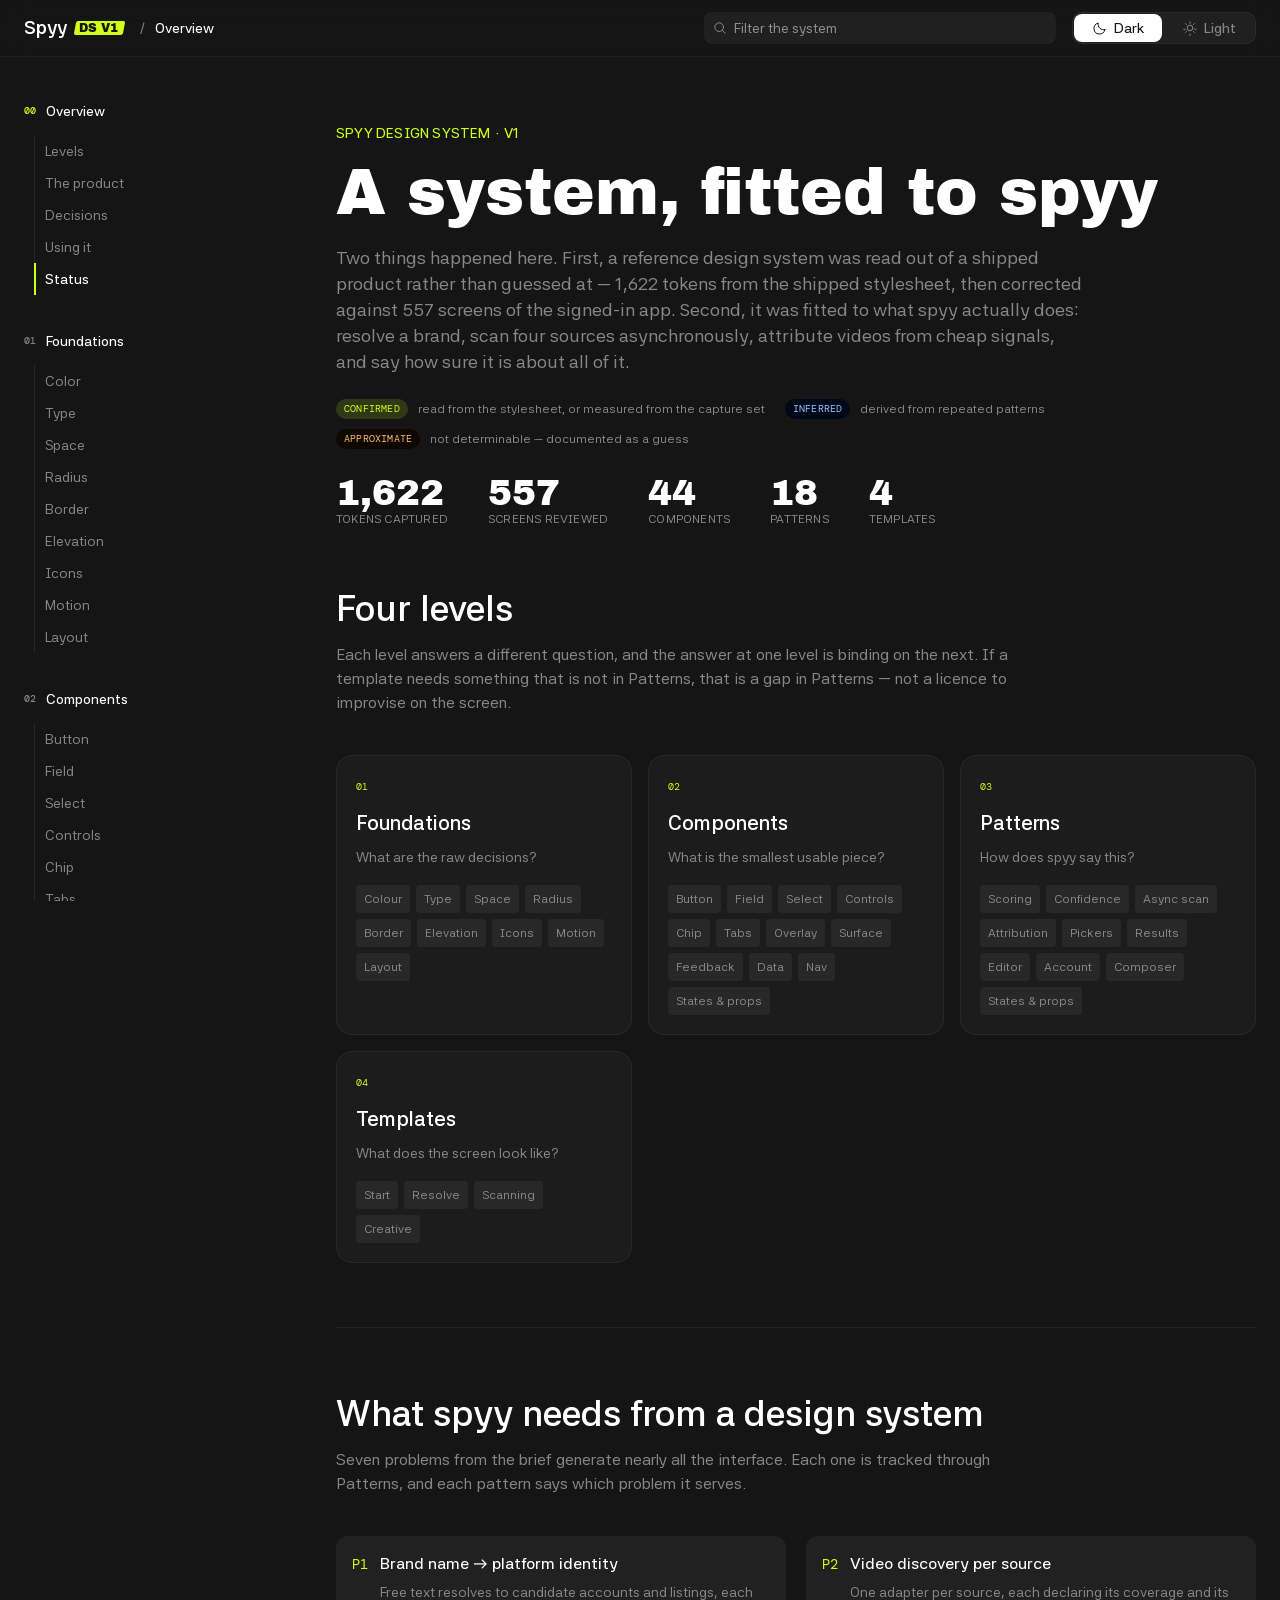
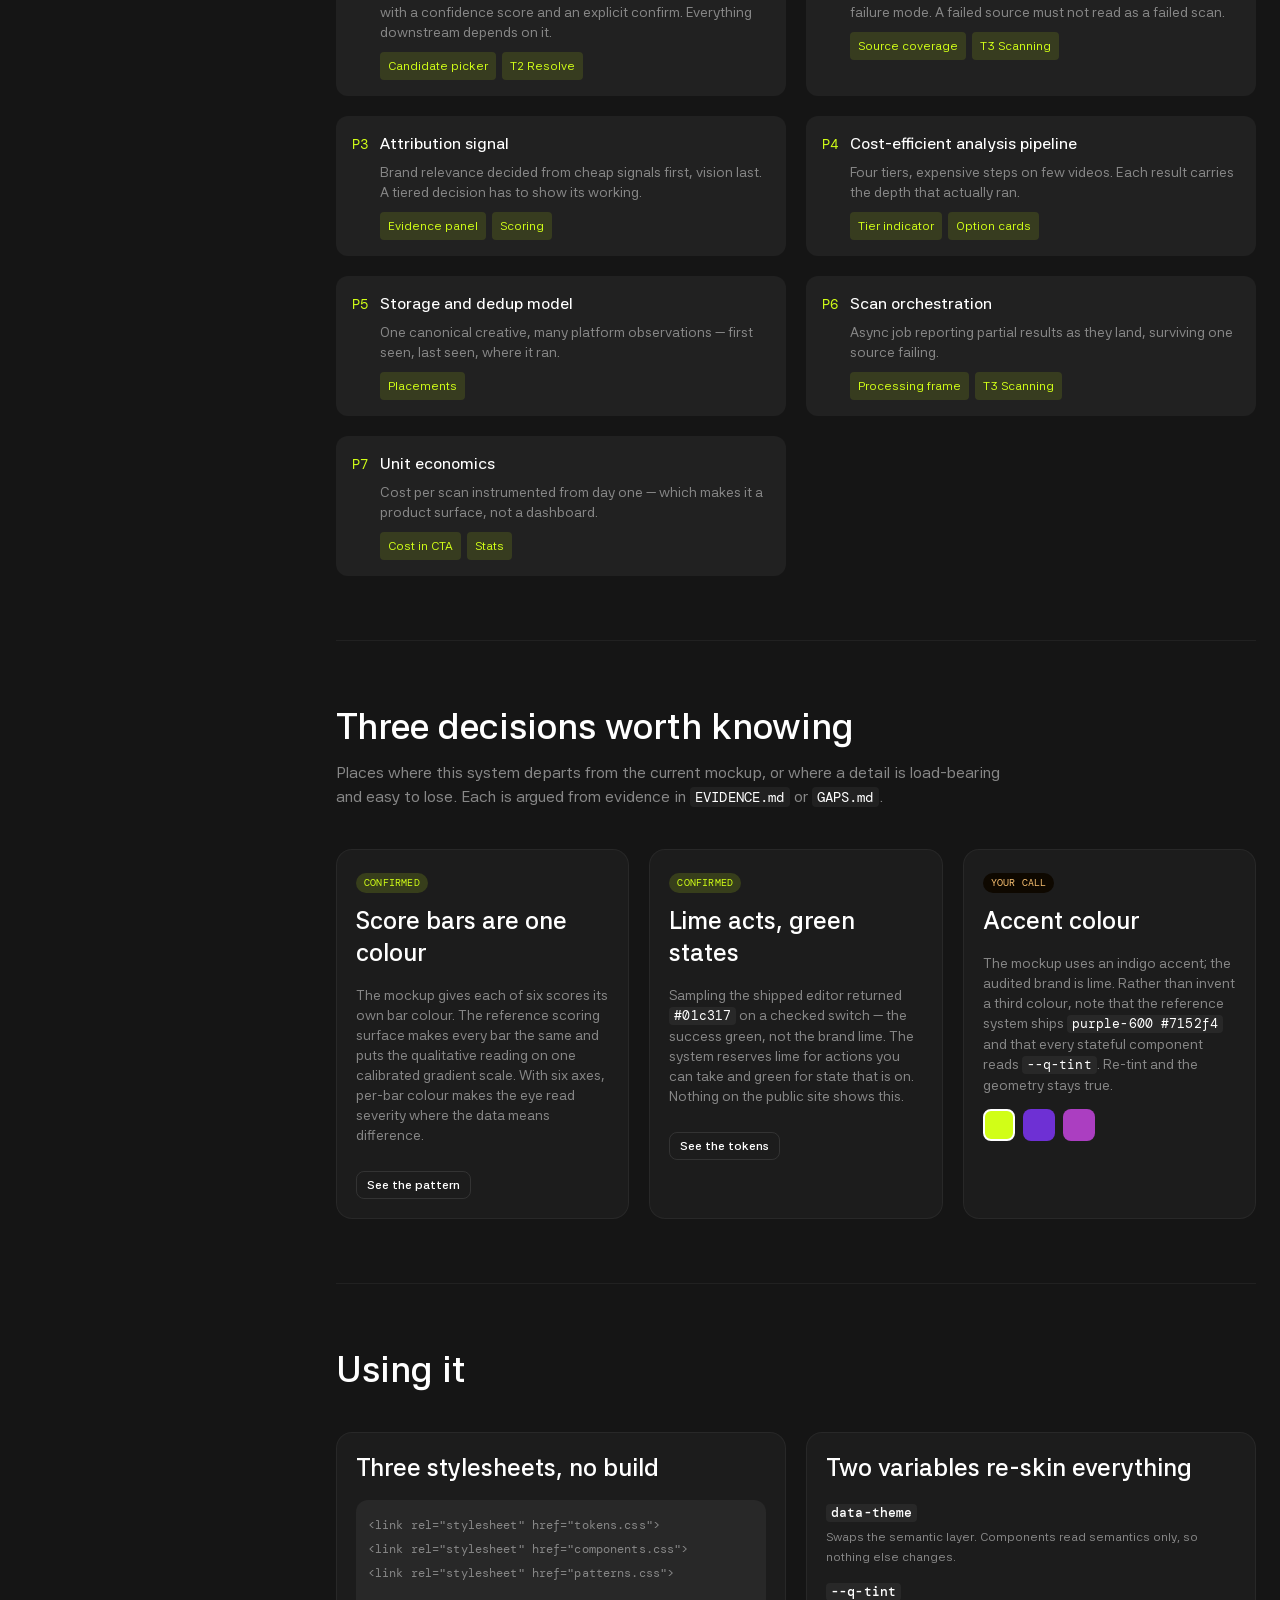
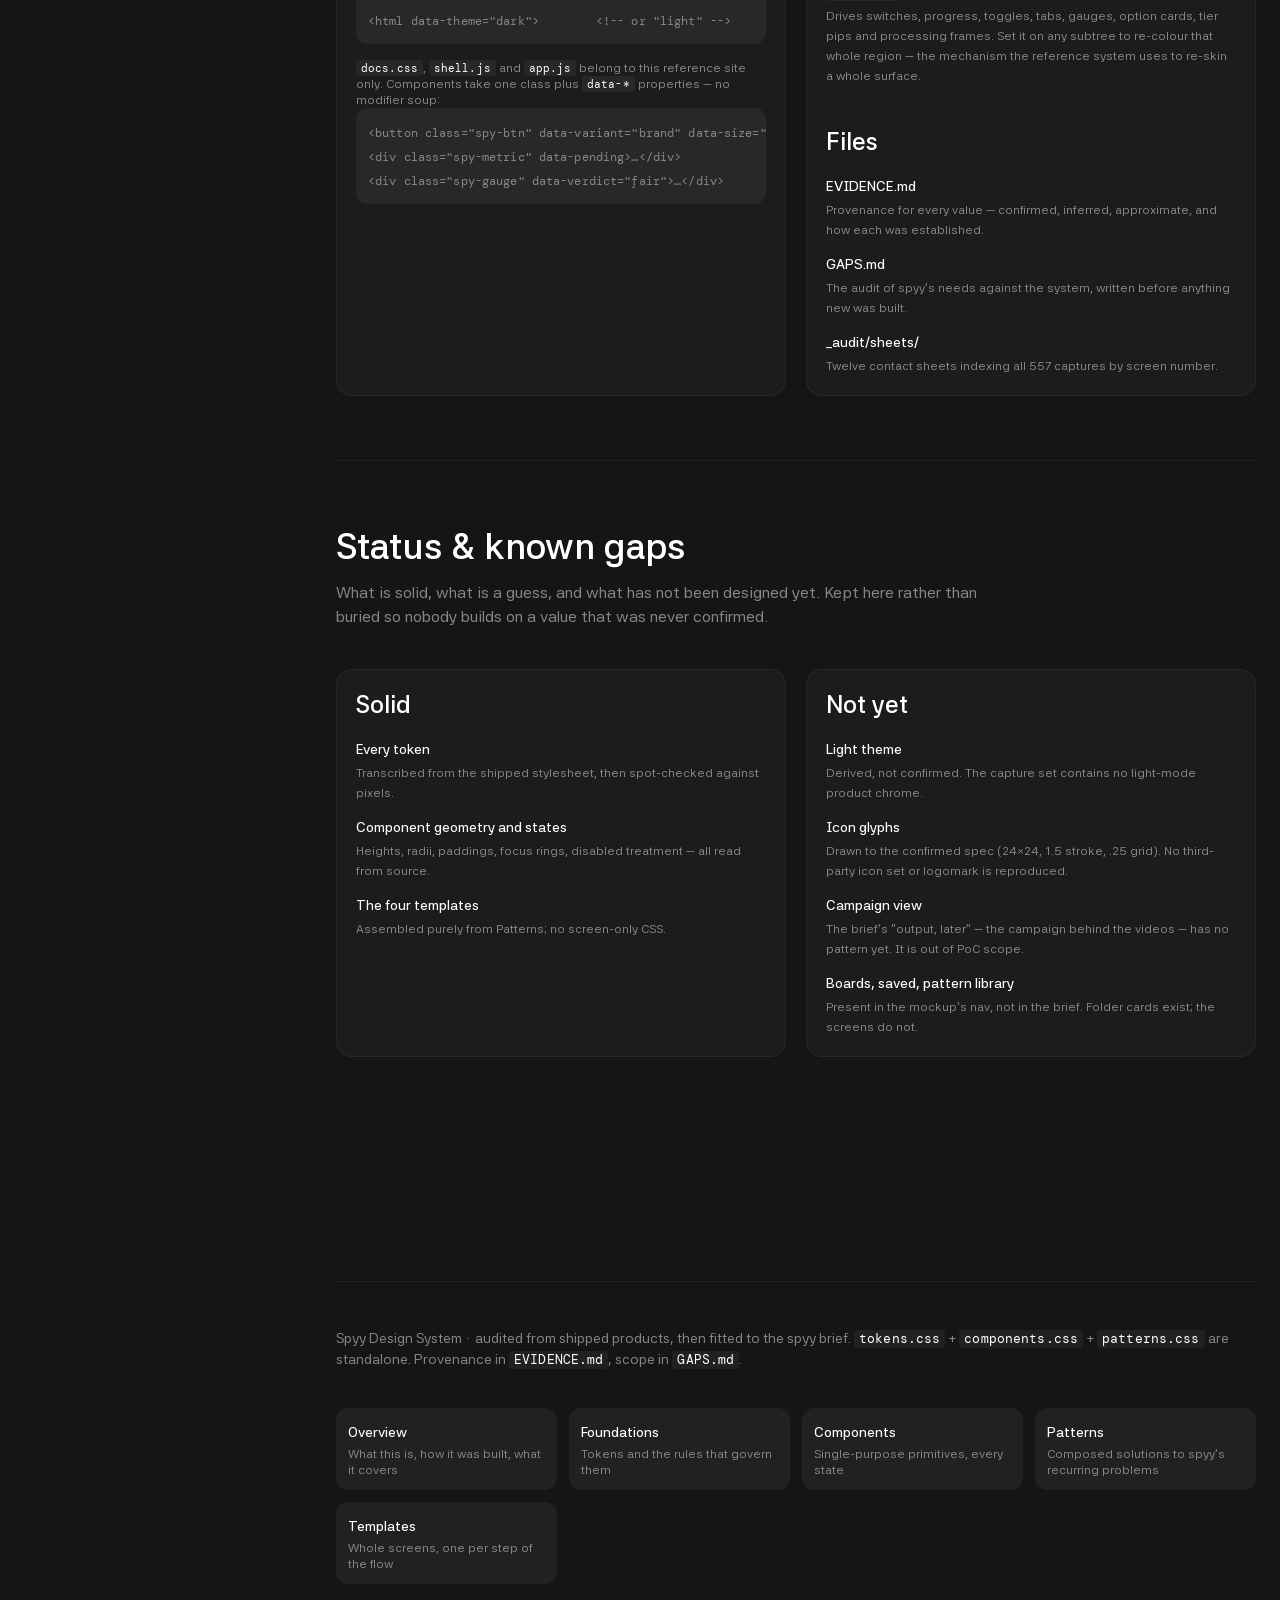
==== commit cf1abcdb: "Three radius tiers, a mirrored light ladder, and no flash between pages Radius: the marker tier at 8" ====
--- a/index.html
+++ b/index.html
@@ -5,6 +5,14 @@
 <meta name="viewport" content="width=device-width, initial-scale=1">
 <title>Spyy Design System</title>
 <meta name="description" content="The spyy design system — foundations, components, patterns and templates.">
+<script>
+/* The saved theme has to be on <html> before the first paint. shell.js runs at
+   the end of <body>, so every page painted dark — the attribute below — and
+   then flipped, which reads as a white/black flash on every navigation. This is
+   the one script that has to be inline and in the head. */
+try { var t = localStorage.getItem('spyy-theme');
+      if (t === 'light' || t === 'dark') document.documentElement.setAttribute('data-theme', t); } catch (e) {}
+</script>
 <link rel="preconnect" href="https://fonts.googleapis.com">
 <link rel="preconnect" href="https://fonts.gstatic.com" crossorigin>
 <link href="https://fonts.googleapis.com/css2?family=Archivo+Black&family=Asta+Sans:wght@400;500;600;700;800;900&family=DM+Mono:wght@400;500&display=swap" rel="stylesheet">
--- a/tokens.css
+++ b/tokens.css
@@ -219,6 +219,23 @@
   --hf-color-shade-350: #181818;
   --hf-color-shade-400: #151515;
 
+  /* -- Palette: light surfaces ---------------------------------------- [D]
+     The light theme's four surfaces used to point at the grey ramp, whose top
+     steps are audited product values and are spaced for text, not for stacked
+     panels. Measured as distance from the floor, the dark ladder steps 3 / 7 /
+     12 / 20 out of 255 and the light one stepped 5 / 10 / 26 / 41 — roughly
+     twice as far at every step, and 2.6x at the raised panel. The light theme
+     therefore read as grey blocks on white where the dark theme reads as one
+     surface with quiet depth. The comment below the light block claimed these
+     were "the dark ramp mirrored at the same relative steps"; they were not.
+     These are. Nothing audited moved — the grey ramp is untouched, and only the
+     four background roles point here.                                      */
+  --hf-color-light-400: #ffffff;   /* page floor, mirrors shade-400 */
+  --hf-color-light-350: #fbfbfb;   /* section band, mirrors shade-350 */
+  --hf-color-light-300: #f7f7f7;   /* card, panel,  mirrors shade-300 */
+  --hf-color-light-250: #f1f1f1;   /* raised panel, mirrors shade-250 */
+  --hf-color-light-200: #e8e8e8;   /* track, well,  mirrors shade-200 */
+
   /* -- Palette: neutral (kept as an alias of grey for older refs) ----- [I] */
   --hf-color-neutral-050: #ffffff;
   --hf-color-neutral-100: #f5f5f5;
@@ -290,31 +307,36 @@
   --hf-space-2400: 6rem;     /* 96px */
 
   /* -- Radius ---------------------------------------------------------- [C] */
-  /* Nine steps were in use across sixty declarations, which is a ladder, not a
-     rule: a component's corner came from whoever wrote it. Four of them now
-     carry the whole system, and each answers one question — what is this box?
+  /* Nine steps were in use across ninety declarations, which is a ladder, not a
+     rule: a component's corner came from whoever wrote it. Three now carry the
+     whole system, and each answers one question — what is this box?
 
        050   a sticker.   The badge, and nothing else.
-       200   a MARKER.    It labels, or it holds an icon: menu item, tag,
-                          tooltip, skeleton, list row, icon tile, compact button.
-       250   a CONTROL.   You click it or you type in it: button, field, select,
-                          textarea, toggle, nav action, tile. One value for every
-                          size — a large button is not a rounder button.
-       400   a PANEL.     It contains controls: card, modal, toast, alert, menu,
+       200   a CONTROL.   Anything you click, type in, or that labels one thing:
+                          button, field, select, textarea, toggle, menu item,
+                          tag, tooltip, list row, icon tile, skeleton.
+       300   a PANEL.     It contains controls: card, modal, toast, alert, menu,
                           sidebar, table, feature, plan, quote, the CTA band.
        full  a track or a dot: radio, switch, slider, avatar, progress, chip.
 
-     A box nested inside a panel steps down one tier, so the inner corner never
-     matches the outer one. 100, 150, 300, 500 and 600 stay in the scale for
-     product work, but no component reads them.                            [D] */
+     It was four steps for a while — a marker tier at 8 under a control tier at
+     10 — but 8 against 10 on a 28px box is a distinction nobody can see, and a
+     tier that cannot be seen is a tier that will be applied at random. They are
+     one tier now. The panel came down from 16 to 12 in the same pass: a nested
+     control at 8 inside a panel at 16 read as two unrelated shapes, and the
+     whole system was rounder than it needed to be.
+
+     A box nested inside a panel steps down a tier, so the inner corner never
+     matches the outer one. 100, 150, 250, 400, 500 and 600 stay in the scale
+     for product work, but no component reads them.                        [D] */
   --hf-radius-0: 0;
   --hf-radius-050: 0.125rem; /*  2px — sticker: badge */
   --hf-radius-100: 0.25rem;  /*  4px */
   --hf-radius-150: 0.375rem; /*  6px */
-  --hf-radius-200: 0.5rem;   /*  8px — MARKER */
-  --hf-radius-250: 0.625rem; /* 10px — CONTROL */
-  --hf-radius-300: 0.75rem;  /* 12px */
-  --hf-radius-400: 1rem;     /* 16px — PANEL */
+  --hf-radius-200: 0.5rem;   /*  8px — CONTROL */
+  --hf-radius-250: 0.625rem; /* 10px */
+  --hf-radius-300: 0.75rem;  /* 12px — PANEL */
+  --hf-radius-400: 1rem;     /* 16px */
   --hf-radius-500: 1.25rem;  /* 20px */
   --hf-radius-600: 1.5rem;   /* 24px */
   --hf-radius-full: 9999px;  /*        track, dot, pill */
@@ -695,11 +717,11 @@
 [data-theme="light"] {
   color-scheme: light;
 
-  --hf-color-background-primary: var(--hf-color-grey-050);        /* [C] */
-  --hf-color-background-secondary: var(--hf-color-grey-100);      /* [C] */
-  --hf-color-background-secondary-strong: var(--hf-color-grey-125);
-  --hf-color-background-tertiary: var(--hf-color-grey-150);
-  --hf-color-background-section: var(--hf-color-grey-075);
+  --hf-color-background-primary: var(--hf-color-light-400);
+  --hf-color-background-secondary: var(--hf-color-light-300);
+  --hf-color-background-secondary-strong: var(--hf-color-light-250);
+  --hf-color-background-tertiary: var(--hf-color-light-200);
+  --hf-color-background-section: var(--hf-color-light-350);
   --hf-color-background-elevated-start: var(--hf-color-grey-050);
   --hf-color-background-elevated-end: var(--hf-color-grey-100);
   --hf-color-background-glass: var(--hf-color-glass-light);       /* [C] */
@@ -829,6 +851,7 @@
      token because it is not on the surface ramp — it is a hair darker than
      surface-control so a skeleton reads as absent content, not as a tile. [C] */
   --hf-color-skeleton: var(--hf-color-shade-250);
+  --hf-color-shimmer: var(--hf-color-transparent-light-10);
 
   /* The four surfaces the whole product is actually built from. Every region
      sampled across the capture set returned one of these.                 [C] */
@@ -866,17 +889,23 @@
    block above: [data-theme="light"] and :root carry the same specificity, so
    whichever comes last wins — an earlier light block would be overridden.
    [I] the reference system ships no light build of the app chrome, so the four surfaces
-   are the dark ramp mirrored on the light ramp at the same relative steps:
+   are the dark ramp mirrored on the light surface ramp at the same relative steps:
    floor lightest, then panel, card, control. The tints and the success green
    are NOT repeated here — they are the same colour in both themes.          */
 [data-theme="light"] {
-  --hf-surface-app: var(--hf-color-grey-050);      /* white */
-  --hf-surface-panel: var(--hf-color-grey-075);
-  --hf-surface-card: var(--hf-color-grey-100);
-  --hf-surface-control: var(--hf-color-grey-125);
+  --hf-surface-app: var(--hf-color-light-400);
+  --hf-surface-panel: var(--hf-color-light-350);
+  --hf-surface-card: var(--hf-color-light-300);
+  --hf-surface-control: var(--hf-color-light-250);
 
   /* Skeleton on light, derived at the same distance from the light ramp. [I] */
-  --hf-color-skeleton: var(--hf-color-grey-125);
+  --hf-color-skeleton: var(--hf-color-light-250);
+  /* A shimmer is a highlight passing over the placeholder, so it moves toward
+     the page background — white on both themes. It used to be black at 20% on
+     both, which on a dark skeleton reads as a subtle sweep and on a light one
+     reads as a grey bar sliding down the block. Same bug as the toast ink and
+     the badge: a value picked on one surface and applied to the other.   [D] */
+  --hf-color-shimmer: var(--hf-color-transparent-light-80);
 
   /* Tint used as TEXT (not as a fill) has to darken on a light background:
      lime-500 on white is 1.17:1. The mix keeps this tint-agnostic, so the
--- a/components.css
+++ b/components.css
@@ -166,7 +166,7 @@
   min-width: var(--hf-space-1000);
   gap: var(--hf-space-200);
   padding-inline: var(--hf-space-400);
-  border-radius: var(--hf-radius-250);
+  border-radius: var(--hf-radius-200);
   letter-spacing: var(--hf-type-letter-spacing-none);
   text-align: center;
   text-overflow: ellipsis;
@@ -239,7 +239,7 @@
 .spy-btn[data-size="sm"] {
   height: var(--hf-space-800); min-width: var(--hf-space-800);
   gap: var(--hf-space-150); padding-inline: var(--hf-space-300);
-  border-radius: var(--hf-radius-250);
+  border-radius: var(--hf-radius-200);
   font-size: var(--hf-type-size-200); line-height: var(--hf-type-line-height-300);
   letter-spacing: var(--hf-type-letter-spacing-none);
   --spy-btn-icon: var(--hf-icon-sm);
@@ -247,7 +247,7 @@
 .spy-btn[data-size="md"] {
   height: var(--hf-space-1000); min-width: var(--hf-space-1000);
   gap: var(--hf-space-200); padding-inline: var(--hf-space-400);
-  border-radius: var(--hf-radius-250);
+  border-radius: var(--hf-radius-200);
   font-size: var(--hf-type-size-200); line-height: var(--hf-type-line-height-500);
   letter-spacing: var(--hf-type-letter-spacing-none);
   --spy-btn-icon: var(--hf-icon-md);
@@ -255,7 +255,7 @@
 .spy-btn[data-size="lg"] {
   height: var(--hf-space-1200); min-width: var(--hf-space-1200);
   gap: var(--hf-space-200); padding-inline: var(--hf-space-500);
-  border-radius: var(--hf-radius-250);
+  border-radius: var(--hf-radius-200);
   font-size: var(--hf-type-size-300); line-height: var(--hf-type-line-height-600);
   letter-spacing: var(--hf-type-letter-spacing-none);
   --spy-btn-icon: var(--hf-icon-md);
@@ -482,7 +482,7 @@
   /* One radius for every text-entry surface — field, textarea, select trigger,
      composer. It used to be 12px here, 10px at sm and a full pill under a shape
      attribute, which meant three different roundings for one kind of object. [I] */
-  border-radius: var(--hf-radius-250);     /* 10px */
+  border-radius: var(--hf-radius-200);     /* 10px */
   background-color: var(--hf-color-overlay-dim-soft);
   color: var(--hf-color-icon-secondary);
   cursor: text;
@@ -611,7 +611,7 @@
   min-width: 12rem;
   max-width: 22rem;
   padding: var(--hf-space-200);
-  border-radius: var(--hf-radius-400);
+  border-radius: var(--hf-radius-300);
   background-color: var(--hf-color-background-glass);
   backdrop-filter: blur(var(--hf-space-1000));
   box-shadow:
@@ -893,7 +893,7 @@
   gap: var(--hf-space-200);
   padding-inline: var(--hf-space-300);
   border: none;
-  border-radius: var(--hf-radius-250);
+  border-radius: var(--hf-radius-200);
   background-color: transparent;
   color: var(--hf-color-text-secondary);
   font-family: var(--hf-type-family-secondary);
@@ -1212,7 +1212,7 @@
 .spy-card {
   display: flex; flex-direction: column;
   min-width: 0;
-  border-radius: var(--hf-radius-400);
+  border-radius: var(--hf-radius-300);
   background-color: var(--hf-color-background-secondary);
   color: var(--hf-color-text-primary);
   overflow: hidden;
@@ -1235,7 +1235,7 @@
   isolation: isolate;
   display: flex; flex-direction: column;
   min-width: 0;
-  border-radius: var(--hf-radius-400);
+  border-radius: var(--hf-radius-300);
   background-color: var(--hf-color-background-glass);
   backdrop-filter: blur(var(--spy-glass-blur)) saturate(var(--spy-glass-saturate));
   color: var(--hf-color-text-primary);
@@ -1258,7 +1258,7 @@
   width: 100%;
   aspect-ratio: var(--spy-tile-ratio, 16 / 9);
   border: var(--hf-border-width-thin) solid var(--hf-color-border-subtle);
-  border-radius: var(--hf-radius-250);
+  border-radius: var(--hf-radius-200);
   background-color: var(--hf-color-background-secondary);
   box-shadow: var(--hf-shadow-inset-tile);
   overflow: hidden;
@@ -1294,7 +1294,7 @@
   width: min(var(--q-modal-width), calc(100vw - var(--hf-space-800)));
   max-height: calc(100dvh - var(--hf-space-1600));
   padding: var(--hf-space-200);
-  border-radius: var(--hf-radius-400);
+  border-radius: var(--hf-radius-300);
   background-color: var(--hf-color-background-glass);
   backdrop-filter: blur(var(--hf-space-1000));
   box-shadow: var(--hf-shadow-modal);
@@ -1328,7 +1328,7 @@
 .spy-modal-body { display: flex; flex-direction: column; gap: var(--hf-space-200); flex: auto; width: 100%; min-height: 0; overflow: auto; }
 .spy-modal-workspace {
   flex: auto; min-width: 0; min-height: 0; overflow: auto;
-  border-radius: var(--hf-radius-400);
+  border-radius: var(--hf-radius-300);
   background-color: var(--hf-color-fill-subtle);
   color: var(--hf-color-text-primary);
 }
@@ -1373,7 +1373,7 @@
   min-height: var(--hf-space-1000);
   max-width: 100%;
   padding: var(--hf-space-250);
-  border-radius: var(--hf-radius-400);
+  border-radius: var(--hf-radius-300);
   /* The toast surface is theme-CONSTANT: the same near-black in both themes,
      the way a snackbar is. Ink that FLIPS with the theme therefore cannot be
      used inside it — in the light theme --hf-color-text-primary is near-black
@@ -1413,7 +1413,7 @@
   gap: var(--hf-space-300);
   padding: var(--hf-space-300) var(--hf-space-400);
   border: var(--hf-border-width-thin) solid var(--hf-color-border-subtle);
-  border-radius: var(--hf-radius-400);
+  border-radius: var(--hf-radius-300);
   background-color: var(--hf-color-background-glass);
   backdrop-filter: blur(var(--hf-space-1000));
   box-shadow: var(--hf-shadow-overlay);
@@ -1437,7 +1437,7 @@
   flex: none; align-self: center;
   padding: var(--hf-space-100) var(--hf-space-250);
   border: none;
-  border-radius: var(--hf-radius-250);
+  border-radius: var(--hf-radius-200);
   background-color: var(--spy-toast-action-bg);
   color: var(--spy-toast-action-ink);
   font-size: var(--hf-type-size-200);
@@ -1536,7 +1536,7 @@
   height: 36px; min-width: 36px;
   padding-inline: var(--hf-space-300);
   border: none;
-  border-radius: var(--hf-radius-250);
+  border-radius: var(--hf-radius-200);
   background-color: var(--hf-color-fill-subtle);
   box-shadow: inset 0 var(--hf-border-width-medium) 3px var(--hf-color-transparent-light-05);
   color: var(--hf-color-text-primary);
@@ -1564,7 +1564,7 @@
 .spy-nav-popup {
   box-sizing: border-box;
   border: var(--hf-border-width-thin) solid var(--hf-color-border-subtle);
-  border-radius: var(--hf-radius-400);
+  border-radius: var(--hf-radius-300);
   background-color: var(--hf-color-background-glass);
   backdrop-filter: blur(var(--hf-space-1000));
   color: var(--hf-color-text-primary);
@@ -1589,7 +1589,7 @@
   width: var(--spy-sidebar-width); height: 100%;
   min-height: 0;
   border: none;
-  border-radius: var(--hf-radius-400);
+  border-radius: var(--hf-radius-300);
   background-color: var(--hf-color-background-elevated-end);
   box-shadow: inset 0 0 0 var(--hf-border-width-thin) var(--hf-color-border-subtle);
   color: var(--hf-color-text-primary);
@@ -1603,7 +1603,7 @@
   flex: 1 1 0; min-width: 0;
   height: calc(var(--hf-space-600) + var(--hf-space-300));  /* 36px */
   padding: var(--hf-space-150);
-  border: none; border-radius: var(--hf-radius-250);
+  border: none; border-radius: var(--hf-radius-200);
   background-color: transparent;
   color: var(--hf-color-text-primary);
   font: inherit; text-align: start; cursor: pointer; overflow: hidden;
@@ -1640,7 +1640,7 @@
   width: 100%;
   min-height: calc(var(--hf-space-600) + var(--hf-space-300));
   padding: var(--hf-space-150);
-  border-radius: var(--hf-radius-250);
+  border-radius: var(--hf-radius-200);
   background-color: var(--hf-color-overlay-hover);
   color: var(--hf-color-icon-secondary);
 }
@@ -1782,7 +1782,7 @@
 .spy-skeleton::after {
   content: ""; position: absolute; top: 100%; left: 0;
   width: 100%; height: 100%;
-  background: linear-gradient(transparent 0%, var(--hf-color-transparent-dark-20) 50%, transparent 100%);
+  background: linear-gradient(transparent 0%, var(--hf-color-shimmer) 50%, transparent 100%);
   animation: spy-shimmer-vertical 2s infinite;
 }
 @keyframes spy-shimmer-vertical { from { top: -100%; } to { top: 100%; } }
@@ -1796,7 +1796,7 @@
    medium headers in the on-overlay-secondary colour, 5%-white hover — the
    same recipe as sidebar rows and menu items, so it sits in the system.
    ------------------------------------------------------------------------ */
-.spy-table-wrap { border-radius: var(--hf-radius-400); background-color: var(--hf-color-background-secondary); overflow: hidden; }
+.spy-table-wrap { border-radius: var(--hf-radius-300); background-color: var(--hf-color-background-secondary); overflow: hidden; }
 .spy-table { width: 100%; border-collapse: collapse; font-family: var(--hf-type-family-secondary); }
 .spy-table th {
   padding: var(--hf-space-200) var(--hf-space-300);
@@ -1880,7 +1880,7 @@
   align-items: center; justify-content: center;
   gap: var(--hf-space-200);
   padding: var(--hf-space-1000) var(--hf-space-400);
-  border-radius: var(--hf-radius-400);
+  border-radius: var(--hf-radius-300);
   background-color: var(--hf-color-background-elevated-start);
   color: var(--hf-color-text-tertiary);
   text-align: center;
@@ -1895,7 +1895,7 @@
 .spy-alert {
   display: flex; align-items: flex-start; gap: var(--hf-space-200);
   padding: var(--hf-space-300);
-  border-radius: var(--hf-radius-400);
+  border-radius: var(--hf-radius-300);
   background-color: var(--hf-color-fill-subtle);
   color: var(--hf-color-text-primary);
   font-size: var(--hf-type-size-200);
@@ -1926,7 +1926,7 @@
   overflow: hidden;
 }
 .spy-media > img, .spy-media > video { width: 100%; height: 100%; object-fit: cover; display: block; }
-.spy-media[data-radius] { border-radius: var(--hf-radius-400); }
+.spy-media[data-radius] { border-radius: var(--hf-radius-300); }
 .spy-media-overlay {
   position: absolute;
   display: flex; align-items: center; justify-content: center;
@@ -1982,7 +1982,7 @@
   position: absolute; inset: 0;
   width: 100%; height: 100%;
   border: var(--hf-border-width-thin) solid var(--hf-color-border-subtle);
-  border-radius: var(--hf-radius-250);
+  border-radius: var(--hf-radius-200);
   background: none; outline: none;
   cursor: pointer; user-select: none; touch-action: none;
   overflow: visible;
@@ -2000,7 +2000,7 @@
   display: flex; flex-direction: column;
   gap: var(--hf-space-200);
   padding: var(--hf-space-200);
-  border-radius: var(--hf-radius-400);
+  border-radius: var(--hf-radius-300);
   background-color: var(--hf-color-overlay-dim-soft);
   box-shadow: var(--hf-shadow-sheen);
   transition: box-shadow var(--hf-duration-150) var(--hf-ease-out);
@@ -2135,7 +2135,7 @@
 .spy-notice {
   display: flex; align-items: center; gap: var(--hf-space-300);
   padding: var(--hf-space-300) var(--hf-space-400);
-  border-radius: var(--hf-radius-400);
+  border-radius: var(--hf-radius-300);
   background-color: var(--hf-color-fill-subtle);
 }
 .spy-notice-text { display: flex; flex-direction: column; gap: 2px; flex: 1 1 0; min-width: 0; }
@@ -2154,7 +2154,7 @@
 .spy-panel {
   display: flex; flex-direction: column;
   width: 26rem; max-width: 100%;
-  border-radius: var(--hf-radius-400);
+  border-radius: var(--hf-radius-300);
   background-color: var(--hf-surface-panel, var(--hf-color-background-primary));
   box-shadow:
     inset 0 0 0 var(--hf-border-width-thin) var(--hf-color-border-subtle),
--- a/patterns.css
+++ b/patterns.css
@@ -228,7 +228,7 @@
    itself: the signals that fired on the left, what argued against on the right.
    Note the negative side outlines its thumbnails in the error colour.
    ------------------------------------------------------------------------ */
-.spy-evidence { display: grid; grid-template-columns: repeat(auto-fit, minmax(min(100%, 18rem), 1fr)); border-radius: var(--hf-radius-400); background-color: var(--hf-color-background-secondary); overflow: hidden; }
+.spy-evidence { display: grid; grid-template-columns: repeat(auto-fit, minmax(min(100%, 18rem), 1fr)); border-radius: var(--hf-radius-300); background-color: var(--hf-color-background-secondary); overflow: hidden; }
 .spy-evidence-side { padding: var(--hf-space-400); display: flex; flex-direction: column; gap: var(--hf-space-300); }
 .spy-evidence-side + .spy-evidence-side { border-inline-start: var(--hf-border-width-thin) solid var(--hf-color-divider-primary); }
 .spy-evidence-head { display: flex; align-items: flex-start; gap: var(--hf-space-250); }
@@ -321,7 +321,7 @@
   min-height: var(--hf-space-2000);
   padding: var(--hf-space-300);
   border: var(--hf-border-width-thin) solid var(--hf-color-border-default);
-  border-radius: var(--hf-radius-250);
+  border-radius: var(--hf-radius-200);
   background-color: transparent;
   color: var(--hf-color-text-secondary);
   font-family: var(--hf-type-family-secondary);
@@ -359,7 +359,7 @@
   min-height: var(--hf-space-1400);
   padding: var(--hf-space-250) var(--hf-space-300);
   border: none;
-  border-radius: var(--hf-radius-250);
+  border-radius: var(--hf-radius-200);
   background-color: var(--hf-color-overlay-dim-soft);
   color: var(--hf-color-text-primary);
   text-align: start; cursor: pointer; outline: none;
@@ -458,7 +458,7 @@
 .spy-processing {
   position: relative;
   border: var(--hf-border-width-thick) solid var(--q-tint);
-  border-radius: var(--hf-radius-400);
+  border-radius: var(--hf-radius-300);
   /* top padding must clear the 32px badge that notches into the corner */
   padding: var(--hf-space-1000) var(--hf-space-400) var(--hf-space-400);
   background-color: var(--hf-color-background-primary);
@@ -468,7 +468,7 @@
   display: inline-flex; align-items: center; gap: var(--hf-space-200);
   height: var(--hf-space-800);
   padding-inline: var(--hf-space-300);
-  border-radius: var(--hf-radius-400) 0 var(--hf-radius-300) 0;
+  border-radius: var(--hf-radius-300) 0 var(--hf-radius-300) 0;
   background-color: var(--q-tint);
   color: var(--hf-color-text-on-tint);
   font-size: var(--hf-type-size-200); line-height: 1;
@@ -496,7 +496,7 @@
   width: 100%;
   padding: var(--hf-space-300);
   border: var(--hf-border-width-thin) solid var(--hf-color-border-subtle);
-  border-radius: var(--hf-radius-250);
+  border-radius: var(--hf-radius-200);
   background-color: var(--hf-color-fill-subtle);
   color: var(--hf-color-text-primary);
   text-align: start; cursor: pointer; outline: none;
@@ -556,7 +556,7 @@
   gap: var(--hf-space-200);
   min-height: var(--hf-space-2400);
   padding: var(--hf-space-600) var(--hf-space-400);
-  border-radius: var(--hf-radius-400);
+  border-radius: var(--hf-radius-300);
   background-color: var(--hf-color-overlay-dim-soft);
   box-shadow: inset 0 0 0 var(--hf-border-width-thin) var(--hf-color-border-subtle);
   color: var(--hf-color-text-secondary);
@@ -578,7 +578,7 @@
    ------------------------------------------------------------------------ */
 .spy-results { display: grid; grid-template-columns: repeat(auto-fill, minmax(min(100%, 13rem), 1fr)); gap: var(--hf-space-400); }
 .spy-result { display: flex; flex-direction: column; gap: var(--hf-space-250); }
-.spy-result-media { position: relative; border-radius: var(--hf-radius-400); overflow: hidden; aspect-ratio: 9 / 16; background-color: var(--hf-color-background-secondary); box-shadow: inset 0 0 0 var(--hf-border-width-thin) var(--hf-color-border-subtle); }
+.spy-result-media { position: relative; border-radius: var(--hf-radius-300); overflow: hidden; aspect-ratio: 9 / 16; background-color: var(--hf-color-background-secondary); box-shadow: inset 0 0 0 var(--hf-border-width-thin) var(--hf-color-border-subtle); }
 .spy-result-media > img, .spy-result-media > video { width: 100%; height: 100%; object-fit: cover; }
 .spy-result-actions {
   position: absolute; inset-inline: var(--hf-space-200); bottom: var(--hf-space-200);
@@ -615,7 +615,7 @@
    and a transport strip along the bottom. Overlay text uses the on-overlay
    colours, never the page text colours.
    ------------------------------------------------------------------------ */
-.spy-player { position: relative; width: 100%; aspect-ratio: 9 / 16; border-radius: var(--hf-radius-400); overflow: hidden; background-color: var(--hf-color-background-secondary); }
+.spy-player { position: relative; width: 100%; aspect-ratio: 9 / 16; border-radius: var(--hf-radius-300); overflow: hidden; background-color: var(--hf-color-background-secondary); }
 .spy-player > img, .spy-player > video { width: 100%; height: 100%; object-fit: cover; }
 .spy-player-caption { position: absolute; inset-inline: var(--hf-space-400); top: 22%; color: var(--hf-color-text-primary); font-size: var(--hf-type-size-500); line-height: var(--hf-type-line-height-700); font-weight: var(--hf-type-weight-semi-bold); text-shadow: 0 2px 12px rgba(0,0,0,.6); }
 .spy-player-rail { position: absolute; right: var(--hf-space-300); bottom: var(--hf-space-1600); display: flex; flex-direction: column; align-items: center; gap: var(--hf-space-400); }
@@ -644,7 +644,7 @@
 .spy-col { display: flex; flex-direction: column; gap: var(--hf-space-500); }
 
 /* Section card — the repeating container on analysis screens.             [C] */
-.spy-section-card { border-radius: var(--hf-radius-400); background-color: var(--hf-color-background-secondary); box-shadow: inset 0 0 0 var(--hf-border-width-thin) var(--hf-color-border-subtle); padding: var(--hf-space-500); display: flex; flex-direction: column; gap: var(--hf-space-400); }
+.spy-section-card { border-radius: var(--hf-radius-300); background-color: var(--hf-color-background-secondary); box-shadow: inset 0 0 0 var(--hf-border-width-thin) var(--hf-color-border-subtle); padding: var(--hf-space-500); display: flex; flex-direction: column; gap: var(--hf-space-400); }
 .spy-section-head { display: flex; align-items: center; gap: var(--hf-space-250); }
 .spy-section-head > .spy-icon { --spy-icon-size: var(--hf-icon-md); color: var(--q-tint-text); }
 .spy-section-title { flex: 1 1 0; min-width: 0; color: var(--hf-color-text-primary); font-size: var(--hf-type-size-400); line-height: var(--hf-type-line-height-600); font-weight: var(--hf-type-weight-semi-bold); }
--- a/docs.css
+++ b/docs.css
@@ -575,11 +575,20 @@
 .doc-case-title { margin: 0; }
 .doc-case-when { margin: 0; max-width: 68ch; }
 
+/* One box, one border, one radius. The hairline between the example and its
+   code is a divider inside a card, not the gap between two cards — which is
+   what it was when both sat directly in the case's grid and inherited its row
+   gap. */
+.doc-case-body {
+  display: grid; grid-template-columns: minmax(0, 1fr);
+  border: var(--hf-border-width-thin) solid var(--hf-color-border-subtle);
+  border-radius: var(--hf-radius-300);
+  overflow: hidden;
+}
+
 .doc-case-preview {
   display: flex; flex-wrap: wrap; align-items: center; gap: var(--hf-space-300);
   padding: var(--hf-space-500);
-  border: var(--hf-border-width-thin) solid var(--hf-color-border-subtle);
-  border-radius: var(--hf-radius-400) var(--hf-radius-400) 0 0;
   background-color: var(--hf-color-background-primary);
 }
 /* a stacked case is rows, not a wrapping row — states, groups, anything with
@@ -591,9 +600,7 @@
 
 .doc-case-code {
   position: relative;
-  border: var(--hf-border-width-thin) solid var(--hf-color-border-subtle);
-  border-top: 0;
-  border-radius: 0 0 var(--hf-radius-400) var(--hf-radius-400);
+  border-top: var(--hf-border-width-thin) solid var(--hf-color-border-subtle);
   background-color: var(--hf-color-background-secondary);
 }
 .doc-case-code pre {
@@ -606,7 +613,23 @@
   tab-size: 2;
 }
 .doc-case-code code { font: inherit; white-space: pre; background: none; padding: 0; border: 0; color: inherit; }
-.doc-case-copy { position: absolute; top: var(--hf-space-200); right: var(--hf-space-200); }
+/* The block scrolls horizontally, so a long line passes under the button
+   whatever padding the <pre> carries. Two things fix that: the button takes the
+   block's own fill and masks what runs beneath it, and it only appears when the
+   case is hovered or the button itself is focused — a copy button is a thing you
+   reach for, not a thing you read past on seventy-eight examples. */
+.doc-case-code .doc-case-copy.spy-btn {
+  position: absolute; top: var(--hf-space-200); right: var(--hf-space-200);
+  background-color: var(--hf-color-background-secondary);
+  box-shadow: 0 0 0 var(--hf-space-200) var(--hf-color-background-secondary);
+  opacity: 0;
+  transition: opacity var(--hf-duration-150) var(--hf-ease-out);
+}
+.doc-case-body:hover .doc-case-copy.spy-btn,
+.doc-case-code .doc-case-copy.spy-btn:focus-visible { opacity: 1; }
+@media (hover: none) {
+  .doc-case-code .doc-case-copy.spy-btn { opacity: 1; }
+}
 
 /* The state row is a documentation device: the component has no "force hover"
    property, so the doc paints one. It is deliberately not in components.css —
